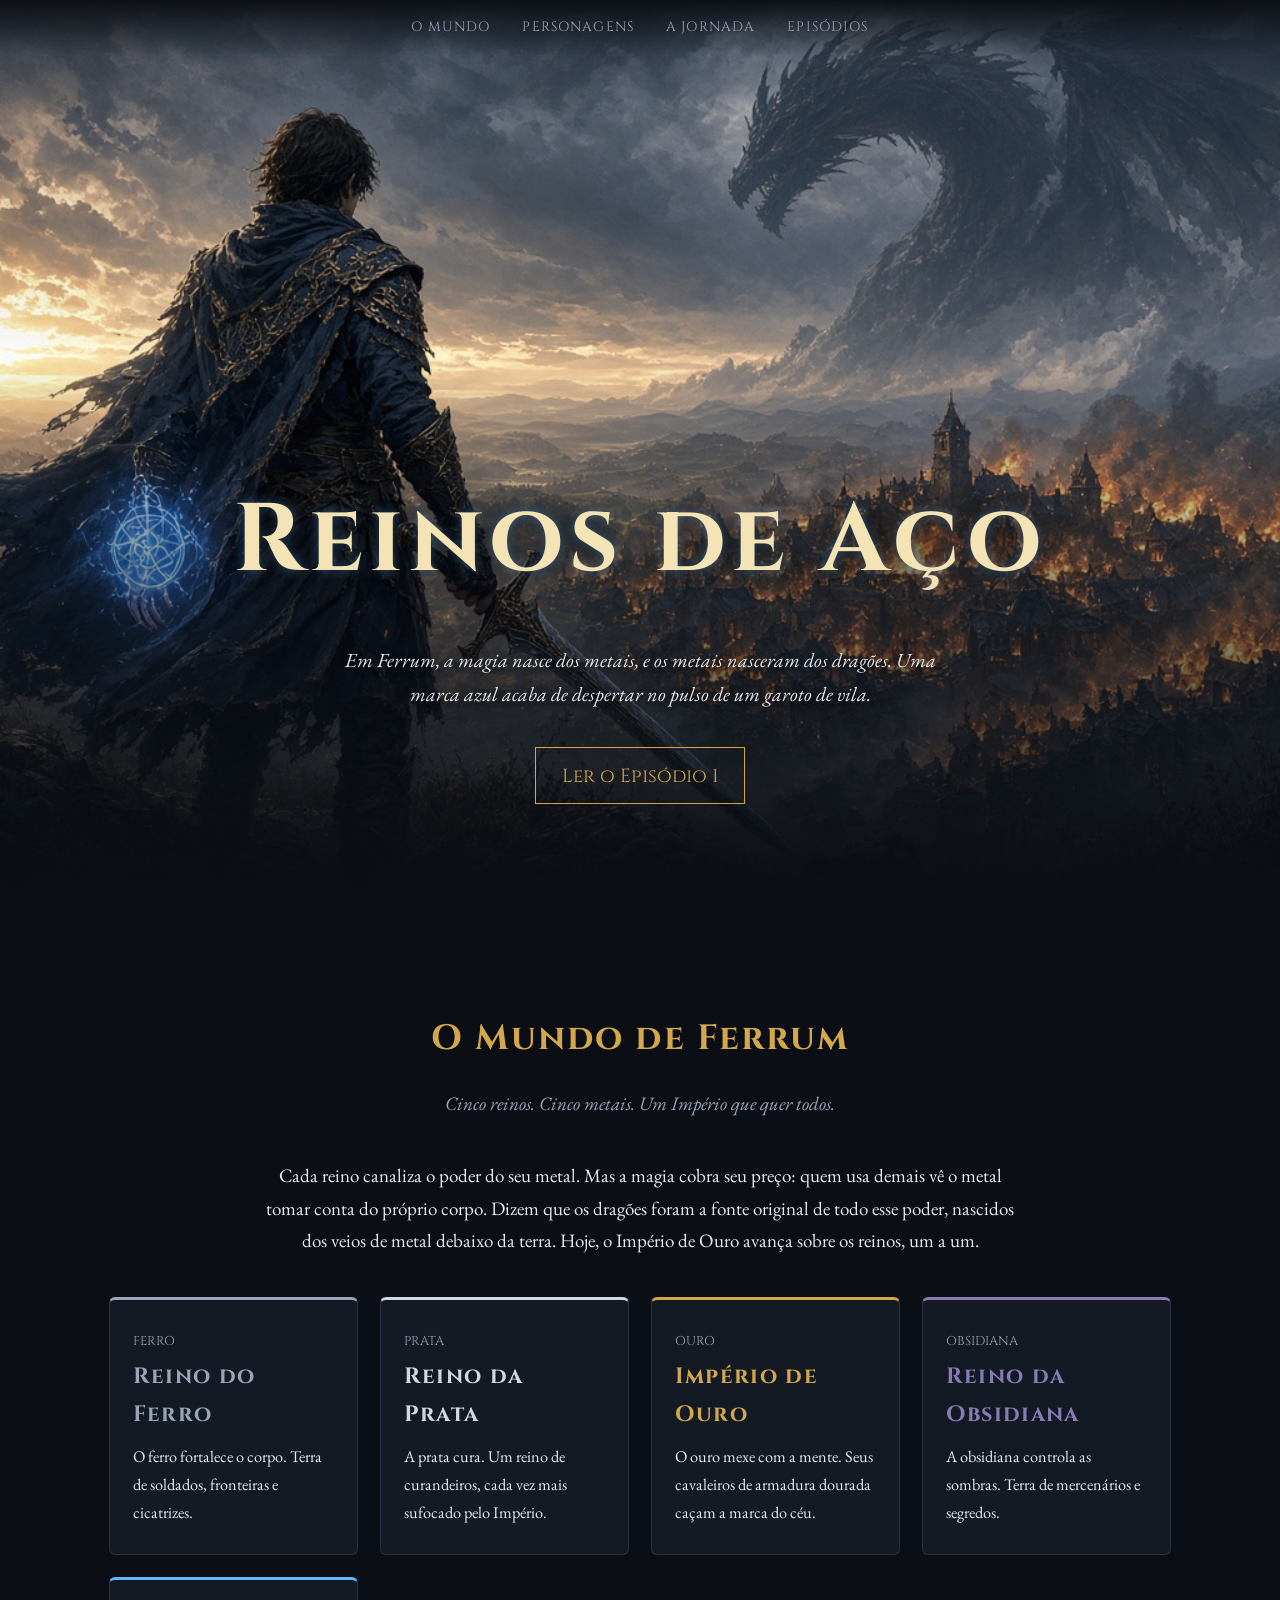
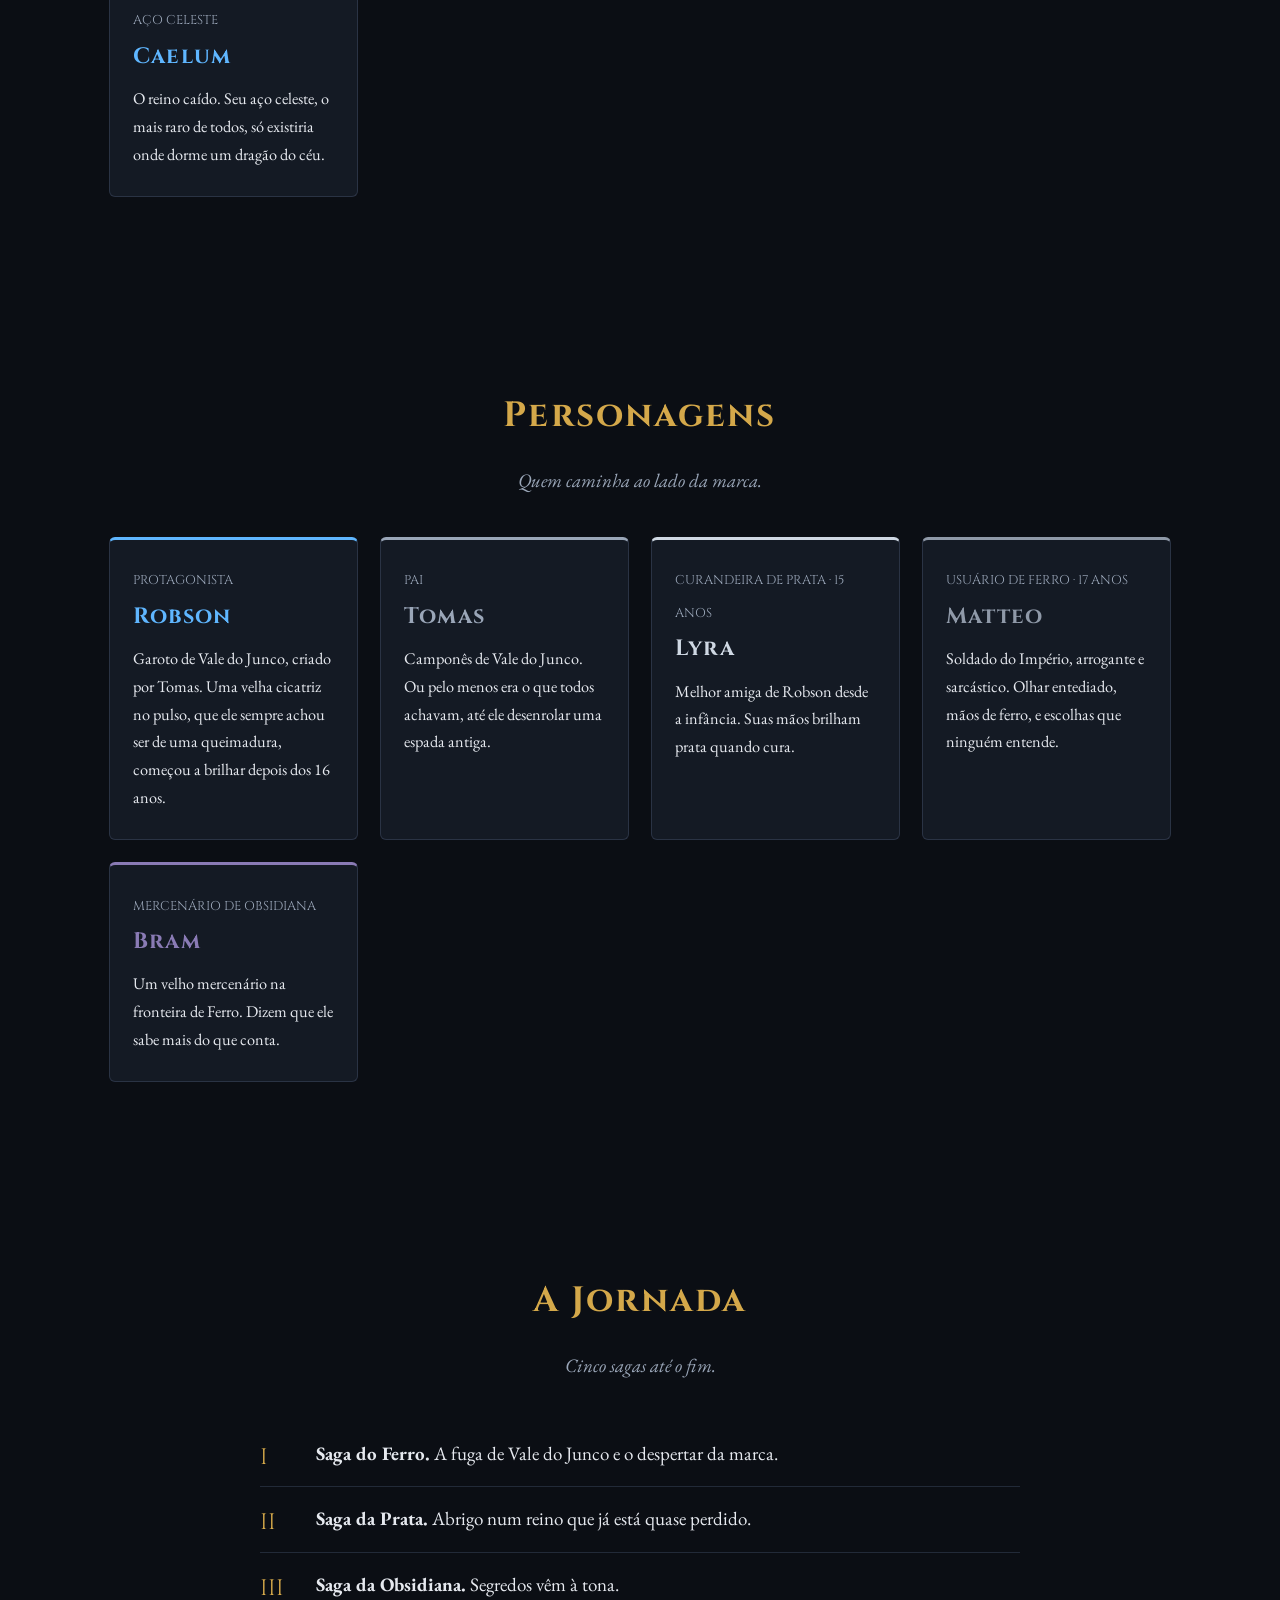
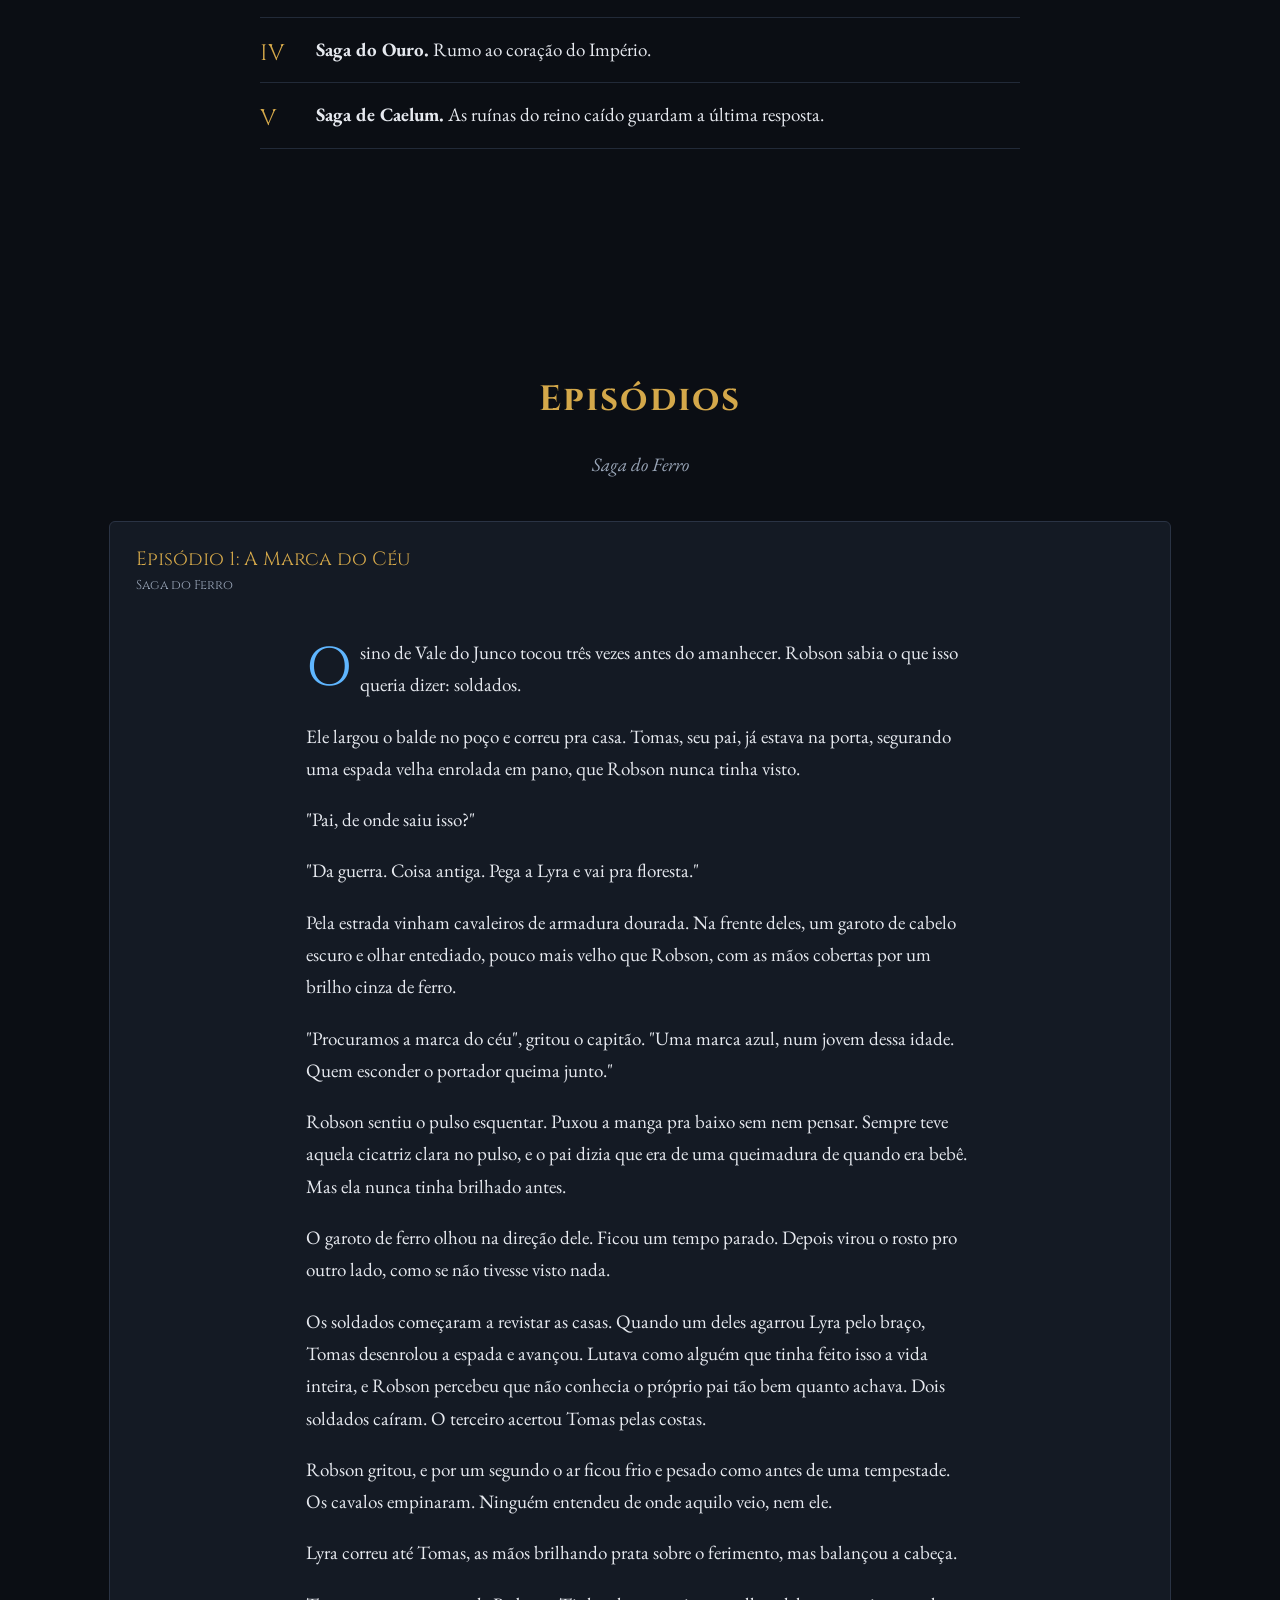
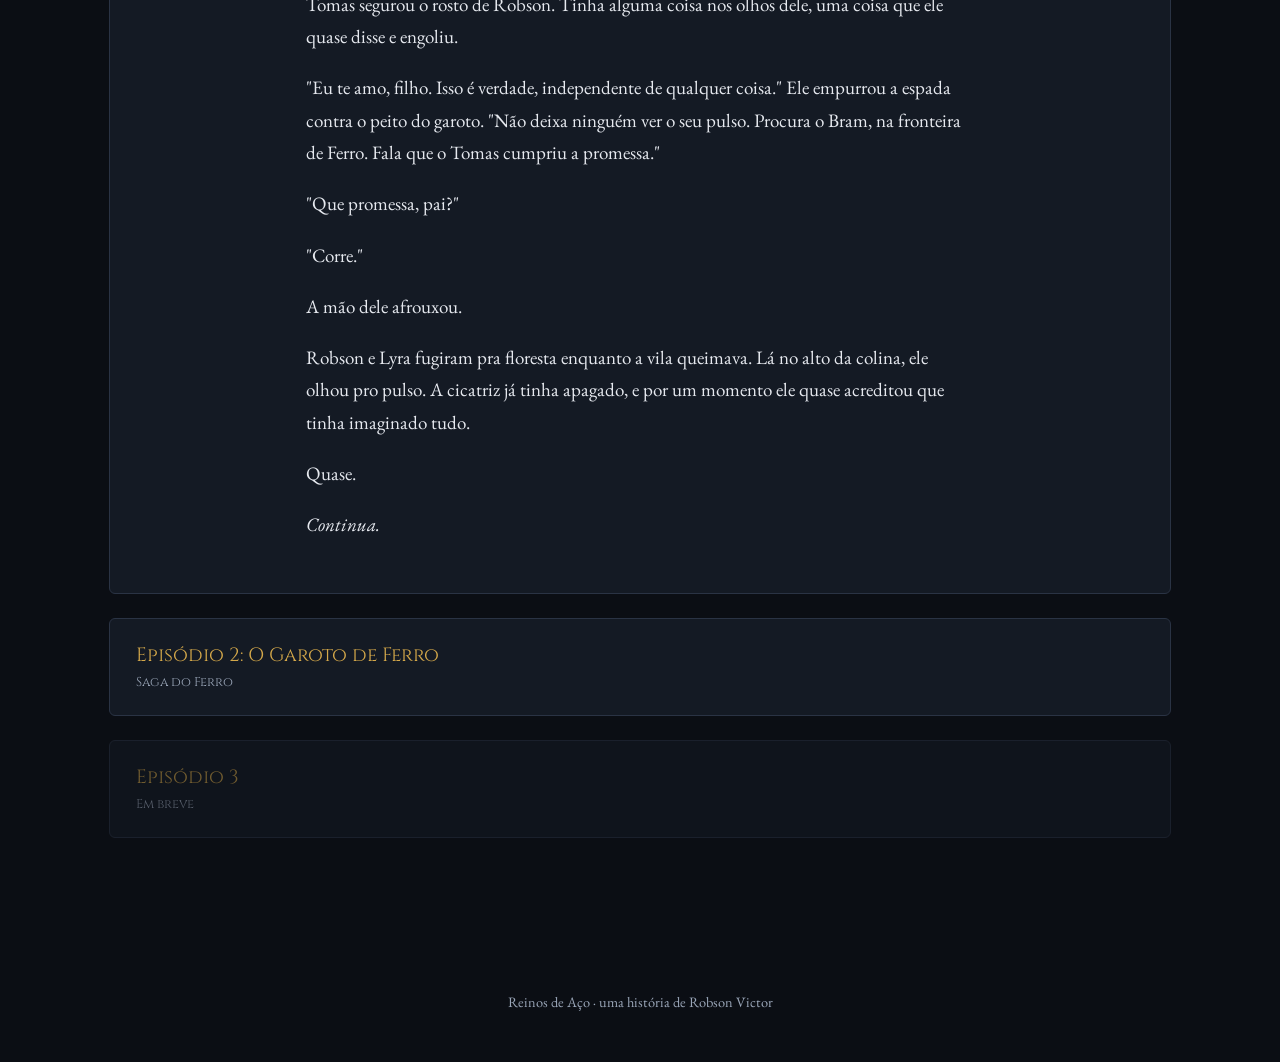
==== index.html @ 02caf6cc "Reinos de Aço: site com Episódios 1 e 2" ====
<!DOCTYPE html><html lang="pt-BR"><head><meta charset="utf-8"><meta name="viewport" content="width=device-width,initial-scale=1">
<title>Reinos de Aço</title>
<link rel="preconnect" href="https://fonts.googleapis.com"><link href="https://fonts.googleapis.com/css2?family=Cinzel:wght@500;700&family=EB+Garamond:ital@0;1&display=swap" rel="stylesheet">
<link rel="stylesheet" href="assets/style.css"></head><body>
<nav><a href="#mundo">O Mundo</a><a href="#personagens">Personagens</a><a href="#jornada">A Jornada</a><a href="#episodios">Episódios</a></nav>
<header class="hero"><h1>Reinos de Aço</h1>
<p>Em Ferrum, a magia nasce dos metais, e os metais nasceram dos dragões. Uma marca azul acaba de despertar no pulso de um garoto de vila.</p>
<a class="btn" href="#episodios">Ler o Episódio 1</a></header>
<section id="mundo"><h2>O Mundo de Ferrum</h2><p class="sub">Cinco reinos. Cinco metais. Um Império que quer todos.</p>
<div class="lore"><p>Cada reino canaliza o poder do seu metal. Mas a magia cobra seu preço: quem usa demais vê o metal tomar conta do próprio corpo. Dizem que os dragões foram a fonte original de todo esse poder, nascidos dos veios de metal debaixo da terra. Hoje, o Império de Ouro avança sobre os reinos, um a um.</p></div>
<div class="grid">
<div class="card" style="--c:#9aa6b8"><span class="tag">Ferro</span><h3>Reino do Ferro</h3><p>O ferro fortalece o corpo. Terra de soldados, fronteiras e cicatrizes.</p></div>
<div class="card" style="--c:#cfd8e3"><span class="tag">Prata</span><h3>Reino da Prata</h3><p>A prata cura. Um reino de curandeiros, cada vez mais sufocado pelo Império.</p></div>
<div class="card" style="--c:#d4a84a"><span class="tag">Ouro</span><h3>Império de Ouro</h3><p>O ouro mexe com a mente. Seus cavaleiros de armadura dourada caçam a marca do céu.</p></div>
<div class="card" style="--c:#8a7bb5"><span class="tag">Obsidiana</span><h3>Reino da Obsidiana</h3><p>A obsidiana controla as sombras. Terra de mercenários e segredos.</p></div>
<div class="card" style="--c:#5fb6ff"><span class="tag">Aço celeste</span><h3>Caelum</h3><p>O reino caído. Seu aço celeste, o mais raro de todos, só existiria onde dorme um dragão do céu.</p></div>
</div></section>
<section id="personagens"><h2>Personagens</h2><p class="sub">Quem caminha ao lado da marca.</p><div class="grid">
<div class="card" style="--c:#5fb6ff"><span class="tag">Protagonista</span><h3>Robson</h3><p>Garoto de Vale do Junco, criado por Tomas. Uma velha cicatriz no pulso, que ele sempre achou ser de uma queimadura, começou a brilhar depois dos 16 anos.</p></div>
<div class="card" style="--c:#9aa6b8"><span class="tag">Pai</span><h3>Tomas</h3><p>Camponês de Vale do Junco. Ou pelo menos era o que todos achavam, até ele desenrolar uma espada antiga.</p></div>
<div class="card" style="--c:#cfd8e3"><span class="tag">Curandeira de prata · 15 anos</span><h3>Lyra</h3><p>Melhor amiga de Robson desde a infância. Suas mãos brilham prata quando cura.</p></div>
<div class="card" style="--c:#8f99a8"><span class="tag">Usuário de ferro · 17 anos</span><h3>Matteo</h3><p>Soldado do Império, arrogante e sarcástico. Olhar entediado, mãos de ferro, e escolhas que ninguém entende.</p></div>
<div class="card" style="--c:#8a7bb5"><span class="tag">Mercenário de obsidiana</span><h3>Bram</h3><p>Um velho mercenário na fronteira de Ferro. Dizem que ele sabe mais do que conta.</p></div>
</div></section>
<section id="jornada"><h2>A Jornada</h2><p class="sub">Cinco sagas até o fim.</p><ol class="sagas">
<li><strong>Saga do Ferro.</strong> A fuga de Vale do Junco e o despertar da marca.</li>
<li><strong>Saga da Prata.</strong> Abrigo num reino que já está quase perdido.</li>
<li><strong>Saga da Obsidiana.</strong> Segredos vêm à tona.</li>
<li><strong>Saga do Ouro.</strong> Rumo ao coração do Império.</li>
<li><strong>Saga de Caelum.</strong> As ruínas do reino caído guardam a última resposta.</li>
</ol></section>
<section id="episodios"><h2>Episódios</h2><p class="sub">Saga do Ferro</p>
<!-- Para adicionar um episódio, copie um bloco <details class="episode"> abaixo. -->
<details class="episode" open><summary>Episódio 1: A Marca do Céu<span>Saga do Ferro</span></summary><div class="text">
<p>O sino de Vale do Junco tocou três vezes antes do amanhecer. Robson sabia o que isso queria dizer: soldados.</p>
<p>Ele largou o balde no poço e correu pra casa. Tomas, seu pai, já estava na porta, segurando uma espada velha enrolada em pano, que Robson nunca tinha visto.</p>
<p>"Pai, de onde saiu isso?"</p>
<p>"Da guerra. Coisa antiga. Pega a Lyra e vai pra floresta."</p>
<p>Pela estrada vinham cavaleiros de armadura dourada. Na frente deles, um garoto de cabelo escuro e olhar entediado, pouco mais velho que Robson, com as mãos cobertas por um brilho cinza de ferro.</p>
<p>"Procuramos a marca do céu", gritou o capitão. "Uma marca azul, num jovem dessa idade. Quem esconder o portador queima junto."</p>
<p>Robson sentiu o pulso esquentar. Puxou a manga pra baixo sem nem pensar. Sempre teve aquela cicatriz clara no pulso, e o pai dizia que era de uma queimadura de quando era bebê. Mas ela nunca tinha brilhado antes.</p>
<p>O garoto de ferro olhou na direção dele. Ficou um tempo parado. Depois virou o rosto pro outro lado, como se não tivesse visto nada.</p>
<p>Os soldados começaram a revistar as casas. Quando um deles agarrou Lyra pelo braço, Tomas desenrolou a espada e avançou. Lutava como alguém que tinha feito isso a vida inteira, e Robson percebeu que não conhecia o próprio pai tão bem quanto achava. Dois soldados caíram. O terceiro acertou Tomas pelas costas.</p>
<p>Robson gritou, e por um segundo o ar ficou frio e pesado como antes de uma tempestade. Os cavalos empinaram. Ninguém entendeu de onde aquilo veio, nem ele.</p>
<p>Lyra correu até Tomas, as mãos brilhando prata sobre o ferimento, mas balançou a cabeça.</p>
<p>Tomas segurou o rosto de Robson. Tinha alguma coisa nos olhos dele, uma coisa que ele quase disse e engoliu.</p>
<p>"Eu te amo, filho. Isso é verdade, independente de qualquer coisa." Ele empurrou a espada contra o peito do garoto. "Não deixa ninguém ver o seu pulso. Procura o Bram, na fronteira de Ferro. Fala que o Tomas cumpriu a promessa."</p>
<p>"Que promessa, pai?"</p>
<p>"Corre."</p>
<p>A mão dele afrouxou.</p>
<p>Robson e Lyra fugiram pra floresta enquanto a vila queimava. Lá no alto da colina, ele olhou pro pulso. A cicatriz já tinha apagado, e por um momento ele quase acreditou que tinha imaginado tudo.</p>
<p>Quase.</p>
<p><em>Continua.</em></p>
</div></details>
<details class="episode"><summary>Episódio 2: O Garoto de Ferro<span>Saga do Ferro</span></summary><div class="text">
<p>Três dias de floresta. Robson e Lyra comiam o que achavam, dormiam em turnos e não falavam do Tomas. Toda vez que alguém tentava, a voz falhava.</p>
<p>Na terceira noite, Lyra quebrou o silêncio. "Ele lutava como um cavaleiro, Robson. Não como um camponês."</p>
<p>"Ele disse que foi da guerra. Muita gente lutou na guerra."</p>
<p>"E a espada? E esse tal de Bram? E a promessa?"</p>
<p>Robson não respondeu. Desenrolou a espada à luz da fogueira. A lâmina era de um metal estranho, cinza-azulado, que não refletia o fogo direito. No cabo, um símbolo gasto, uma ave de asas abertas, ou talvez um dragão. Ele não sabia dizer.</p>
<p>"Era do meu pai", disse, por fim. "É só isso que importa."</p>
<p>Um galho estalou.</p>
<p>Robson se levantou com a espada na mão antes mesmo de pensar. Das árvores saiu o garoto de ferro, sozinho, sem armadura, com um corte feio no braço.</p>
<p>"Abaixa isso", disse ele. "Se eu quisesse vocês mortos, teria apontado pra você na vila."</p>
<p>"Você estava com eles", disse Lyra.</p>
<p>"Estava. Agora não estou mais." Ele se encostou numa árvore, pálido. "Meu nome é Matteo. Desertei ontem. O capitão mandou queimar a vila seguinte com as pessoas dentro, e eu disse não. Aí ele mandou me matar também."</p>
<p>Robson não abaixou a espada. "Por que você não me entregou?"</p>
<p>Matteo olhou pro pulso dele, coberto pela manga. Um sorriso torto apareceu no rosto. "Não sei do que você tá falando, camponês."</p>
<p>Antes que alguém respondesse, o pulso de Robson queimou. Por baixo do pano, uma luz azul fraca começou a pulsar.</p>
<p>Matteo parou de sorrir. "Eles me seguiram."</p>
<p>Tochas surgiram entre as árvores. Cinco soldados, talvez seis.</p>
<p>Não houve tempo pra decidir nada. Matteo fechou os punhos e o ferro cobriu os braços dele como uma armadura viva. Lyra puxou Robson pra trás de uma pedra. A marca brilhava tanto que iluminava a clareira inteira, e os soldados viram.</p>
<p>"Ali! O portador!"</p>
<p>Robson correu na direção deles sem plano nenhum. Bloqueou o primeiro golpe por puro reflexo, e quando a lâmina do soldado bateu na espada velha, ela se partiu como vidro. O soldado arregalou os olhos. Robson também.</p>
<p>Matteo derrubou dois com os punhos de ferro. Lyra acertou o terceiro na cabeça com uma pedra. O resto fugiu pela mata.</p>
<p>No silêncio, os três se encararam, ofegantes.</p>
<p>"Que espada é essa?", perguntou Matteo, baixinho.</p>
<p>"Do meu pai."</p>
<p>Matteo olhou dele pra espada, e da espada pro pulso que ainda brilhava. Parecia querer dizer alguma coisa. Não disse.</p>
<p>"Os que fugiram vão voltar com mais gente", falou ele. "Pra onde vocês estão indo?"</p>
<p>"Fronteira de Ferro", respondeu Robson. "Procurar um homem chamado Bram."</p>
<p>Matteo soltou uma risada curta e sem graça. "Claro que é."</p>
<p>"Você conhece?"</p>
<p>"Todo mundo no Império conhece. Ele tem a cabeça a prêmio há quinze anos." Matteo pegou a mochila de um dos soldados caídos. "Eu levo vocês. Mas não porque eu gosto de você, camponês."</p>
<p>"Eu tenho nome."</p>
<p>"Eu sei." Matteo já estava andando. "Só ainda não decidi se vou usar."</p>
<p><em>Continua.</em></p>
</div></details>
<details class="episode soon"><summary>Episódio 3<span>Em breve</span></summary></details>
</section>
<footer>Reinos de Aço · uma história de Robson Victor</footer></body></html>
---- assets/style.css ----
:root{--bg:#0b0e14;--panel:#141a24;--steel:#9aa6b8;--blue:#5fb6ff;--gold:#d4a84a;--text:#e6e9ef}
*{box-sizing:border-box}html{scroll-behavior:smooth}
body{margin:0;background:var(--bg);color:var(--text);font-family:'EB Garamond',Georgia,serif;font-size:19px;line-height:1.7}
h1,h2,h3,nav{font-family:'Cinzel',serif;letter-spacing:.06em}
nav{position:fixed;top:0;width:100%;z-index:10;display:flex;justify-content:center;gap:2rem;padding:1rem;background:linear-gradient(#0b0e14ee,#0b0e1400)}
nav a{color:var(--steel);text-decoration:none;font-size:.85rem;text-transform:uppercase}nav a:hover{color:var(--gold)}
.hero{min-height:100vh;display:flex;flex-direction:column;justify-content:flex-end;align-items:center;text-align:center;padding:2rem 1rem 6rem;
background:linear-gradient(to bottom,#0b0e1433 0%,#0b0e1400 40%,#0b0e14 100%),url(capa.jpg) center/cover}
.hero h1{font-size:clamp(2.6rem,8vw,6rem);margin:0;color:#f3e3b5;text-shadow:0 0 30px #000,0 0 12px #5fb6ff88}
.hero p{max-width:640px;font-style:italic;font-size:1.25rem;text-shadow:0 2px 8px #000}
.btn{margin-top:1rem;display:inline-block;padding:.7rem 1.6rem;border:1px solid var(--gold);color:var(--gold);text-decoration:none;font-family:'Cinzel',serif}
.btn:hover{background:var(--gold);color:#000}
section{max-width:1100px;margin:0 auto;padding:5rem 1.2rem}
h2{color:var(--gold);text-align:center;font-size:2.2rem;margin-bottom:.3rem}
.sub{text-align:center;color:var(--steel);font-style:italic;margin-bottom:2.5rem}
.grid{display:grid;grid-template-columns:repeat(auto-fit,minmax(240px,1fr));gap:1.4rem}
.card{background:var(--panel);border:1px solid #2a3344;border-top:3px solid var(--c,var(--steel));padding:1.4rem;border-radius:6px}
.card h3{margin:.2rem 0 .6rem;color:var(--c,var(--text))}.card p{margin:.3rem 0;font-size:1.02rem}
.tag{font-size:.8rem;color:var(--steel);text-transform:uppercase;font-family:'Cinzel',serif}
.lore{max-width:760px;margin:0 auto 2.5rem;text-align:center}
.sagas{counter-reset:s;list-style:none;padding:0;max-width:760px;margin:2rem auto}
.sagas li{counter-increment:s;padding:1rem 0 1rem 3.5rem;position:relative;border-bottom:1px solid #222a38}
.sagas li::before{content:counter(s,upper-roman);position:absolute;left:0;top:1rem;font-family:'Cinzel';color:var(--gold);font-size:1.4rem}
.episode{background:var(--panel);border:1px solid #2a3344;border-radius:6px;margin-bottom:1.5rem}
.episode summary{cursor:pointer;padding:1.3rem 1.6rem;font-family:'Cinzel',serif;font-size:1.2rem;color:var(--gold);list-style:none}
.episode summary span{display:block;font-size:.8rem;color:var(--steel)}
.episode .text{padding:0 1.6rem 2rem;max-width:720px;margin:0 auto}
.episode .text p:first-child::first-letter{float:left;font-family:'Cinzel';font-size:3.4rem;line-height:1;margin:.3rem .5rem 0 0;color:var(--blue)}
.soon{opacity:.5}
footer{text-align:center;padding:3rem;color:var(--steel);font-size:.9rem}
@media(max-width:600px){nav{gap:1rem}nav a{font-size:.7rem}body{font-size:17px}}
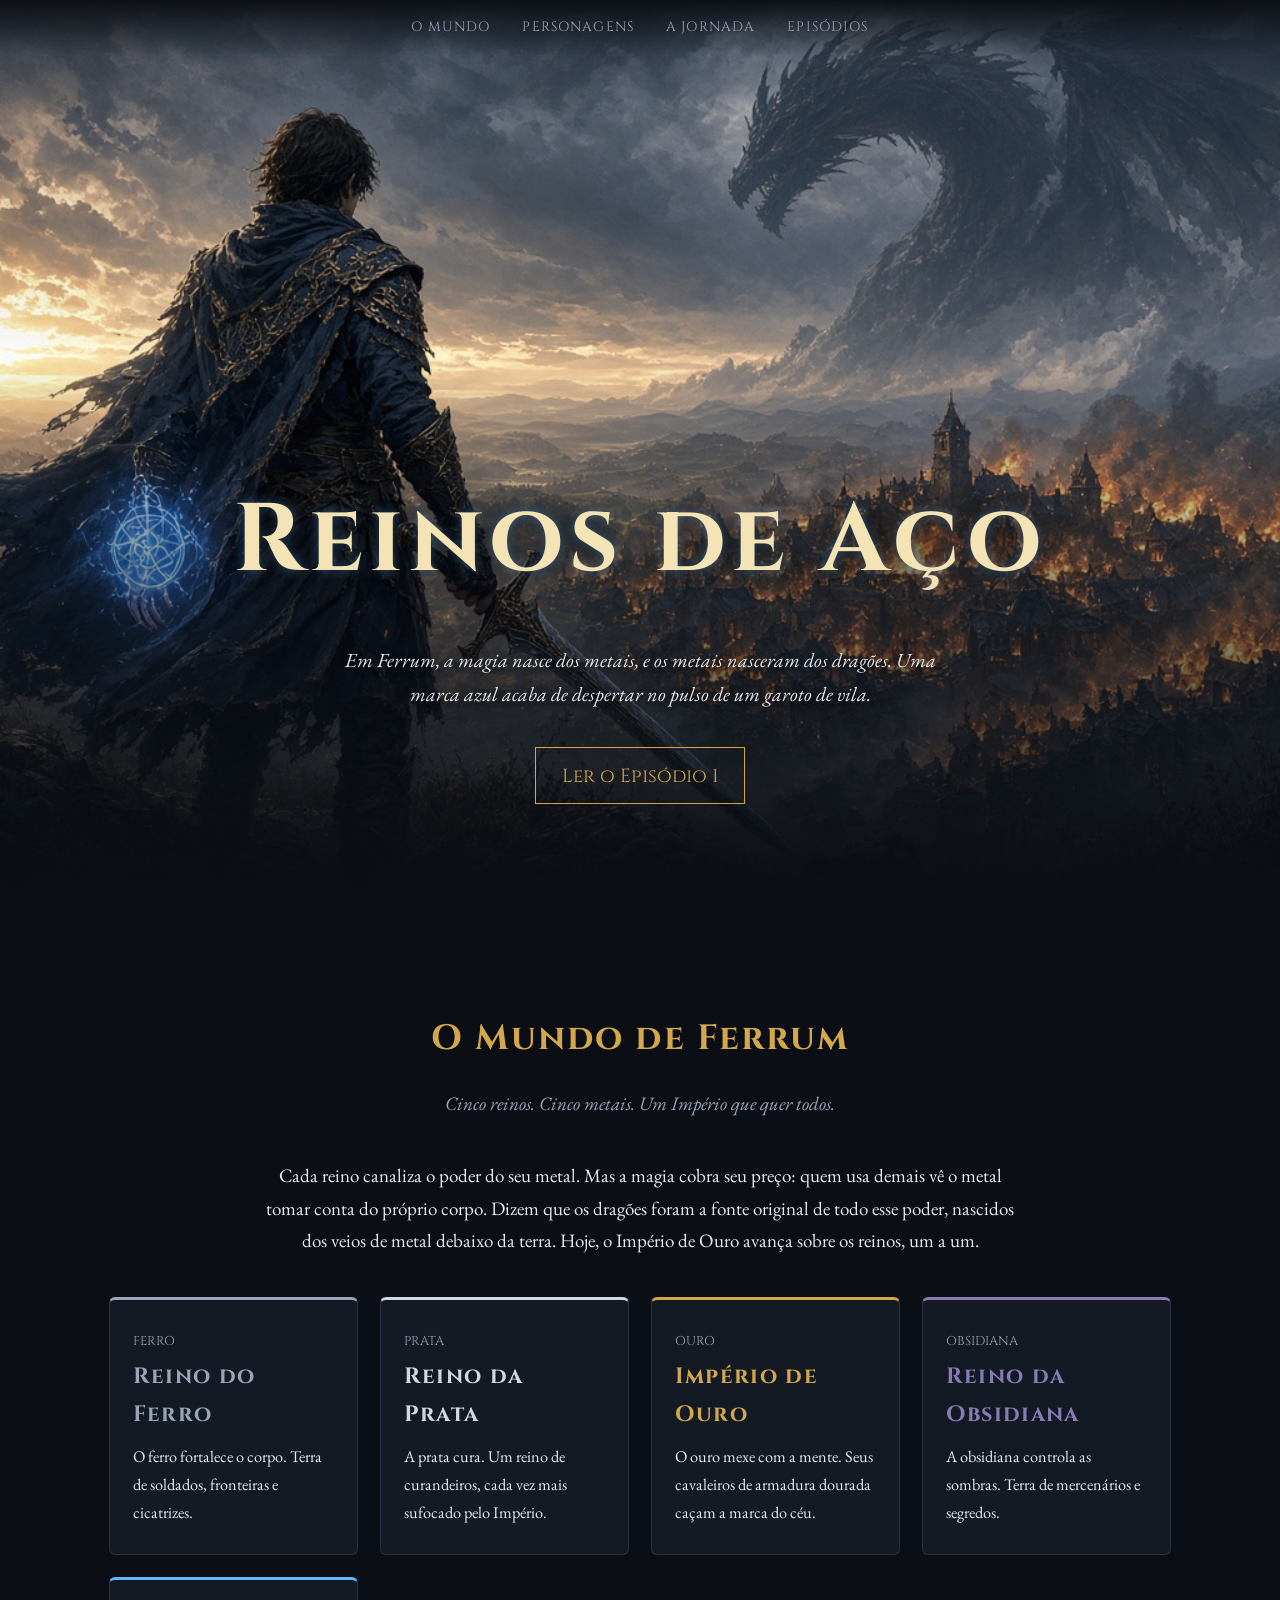
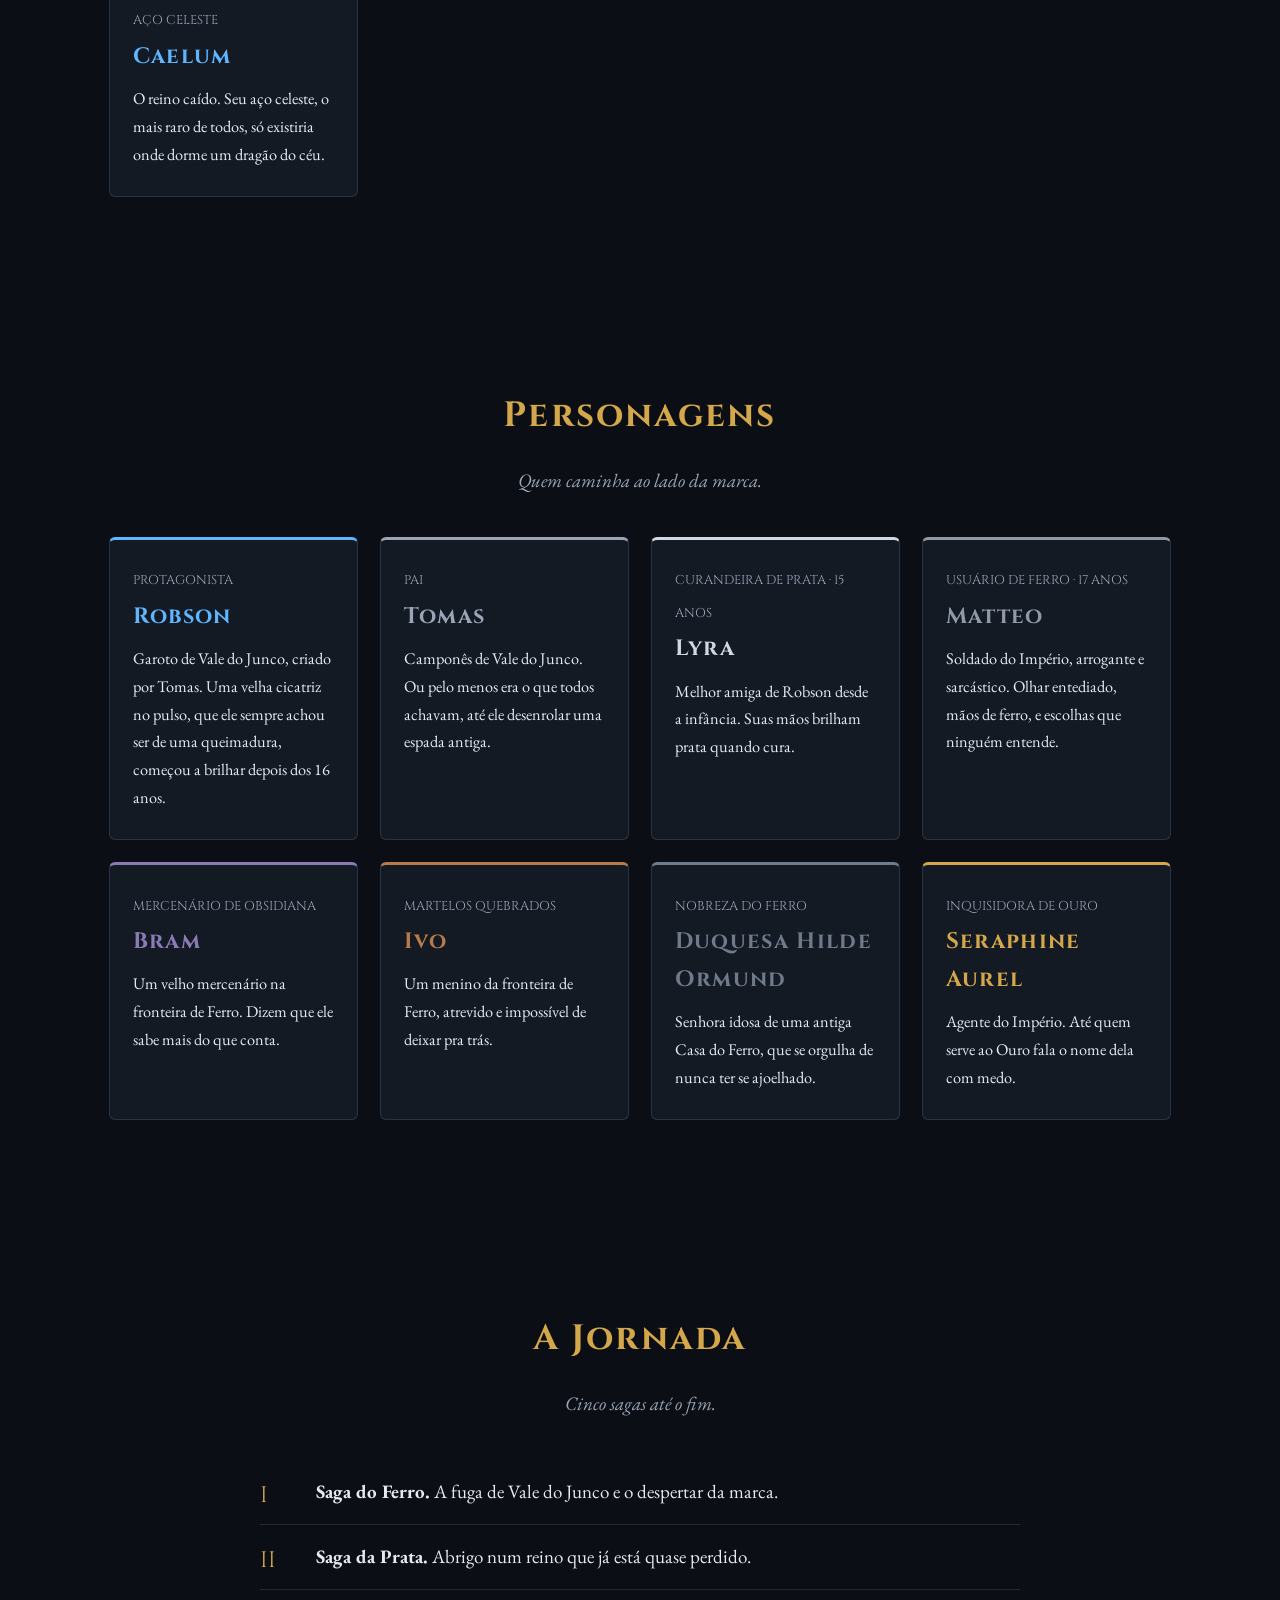
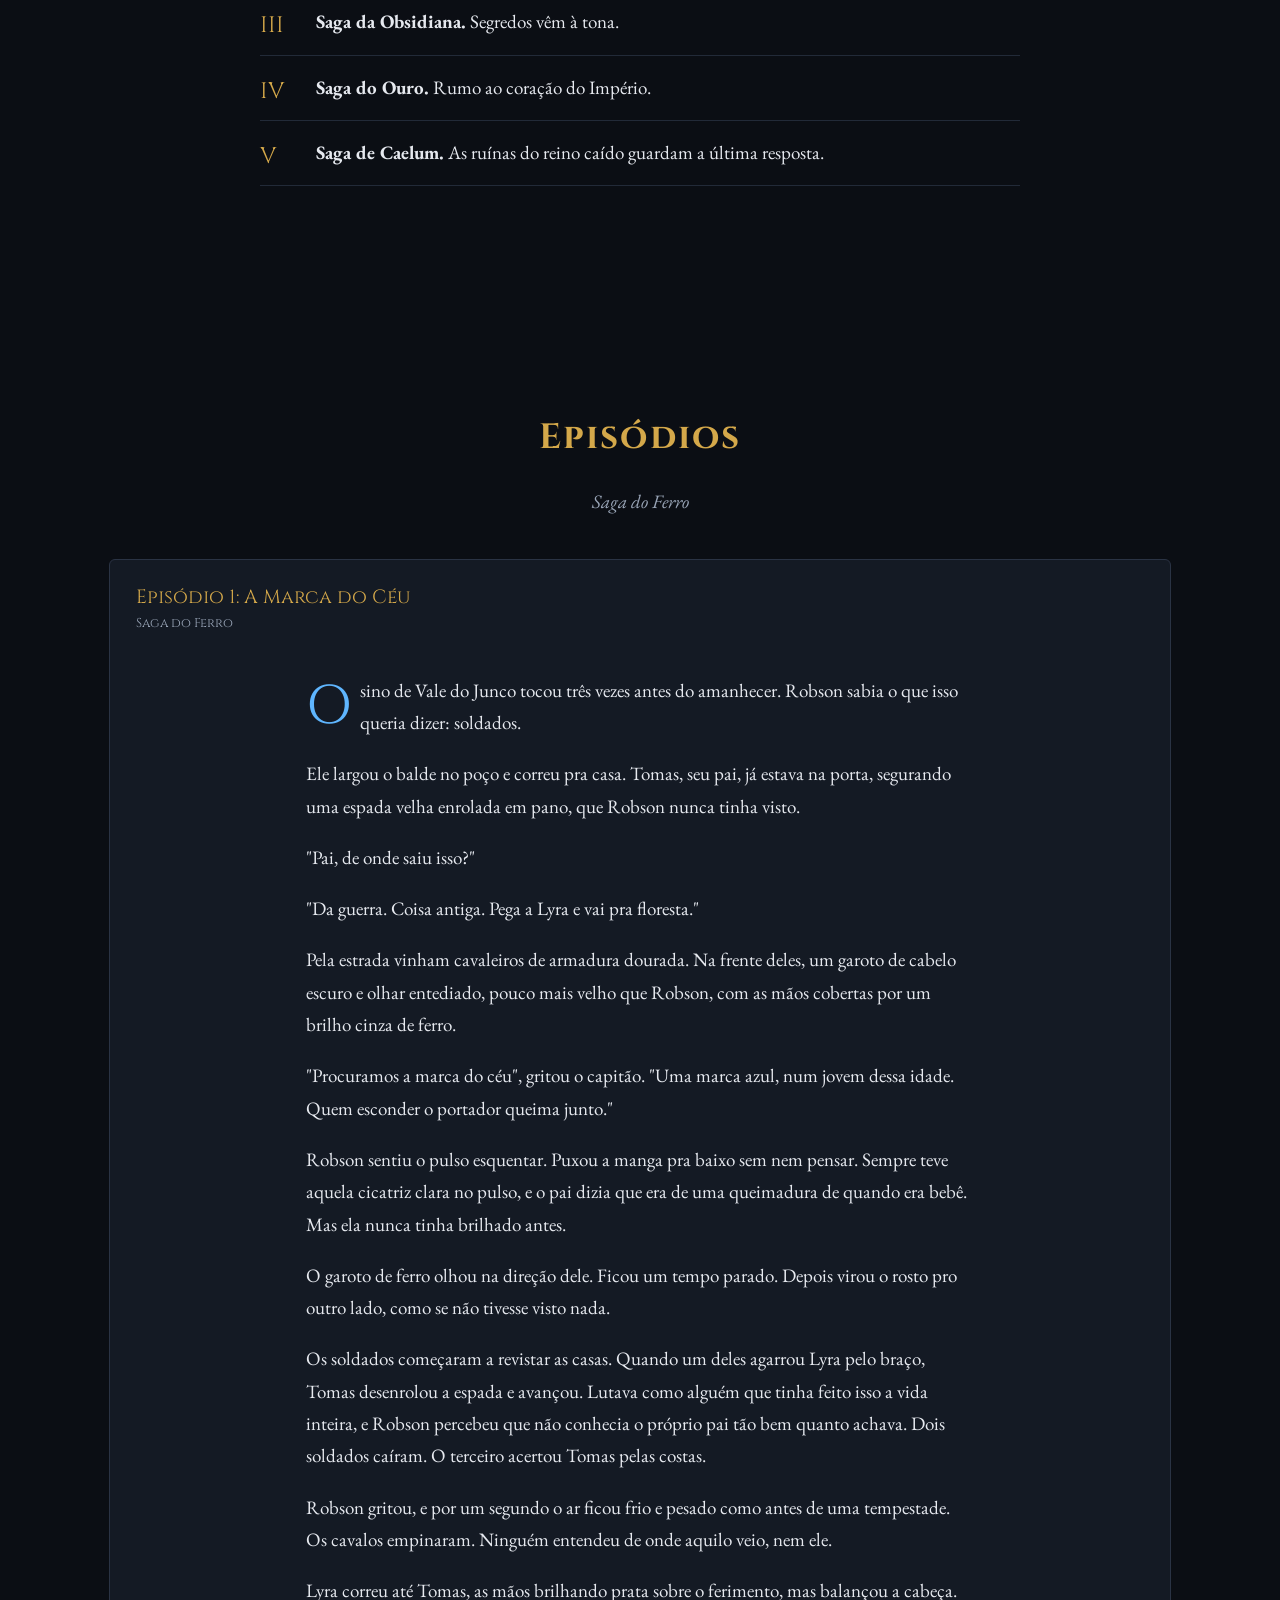
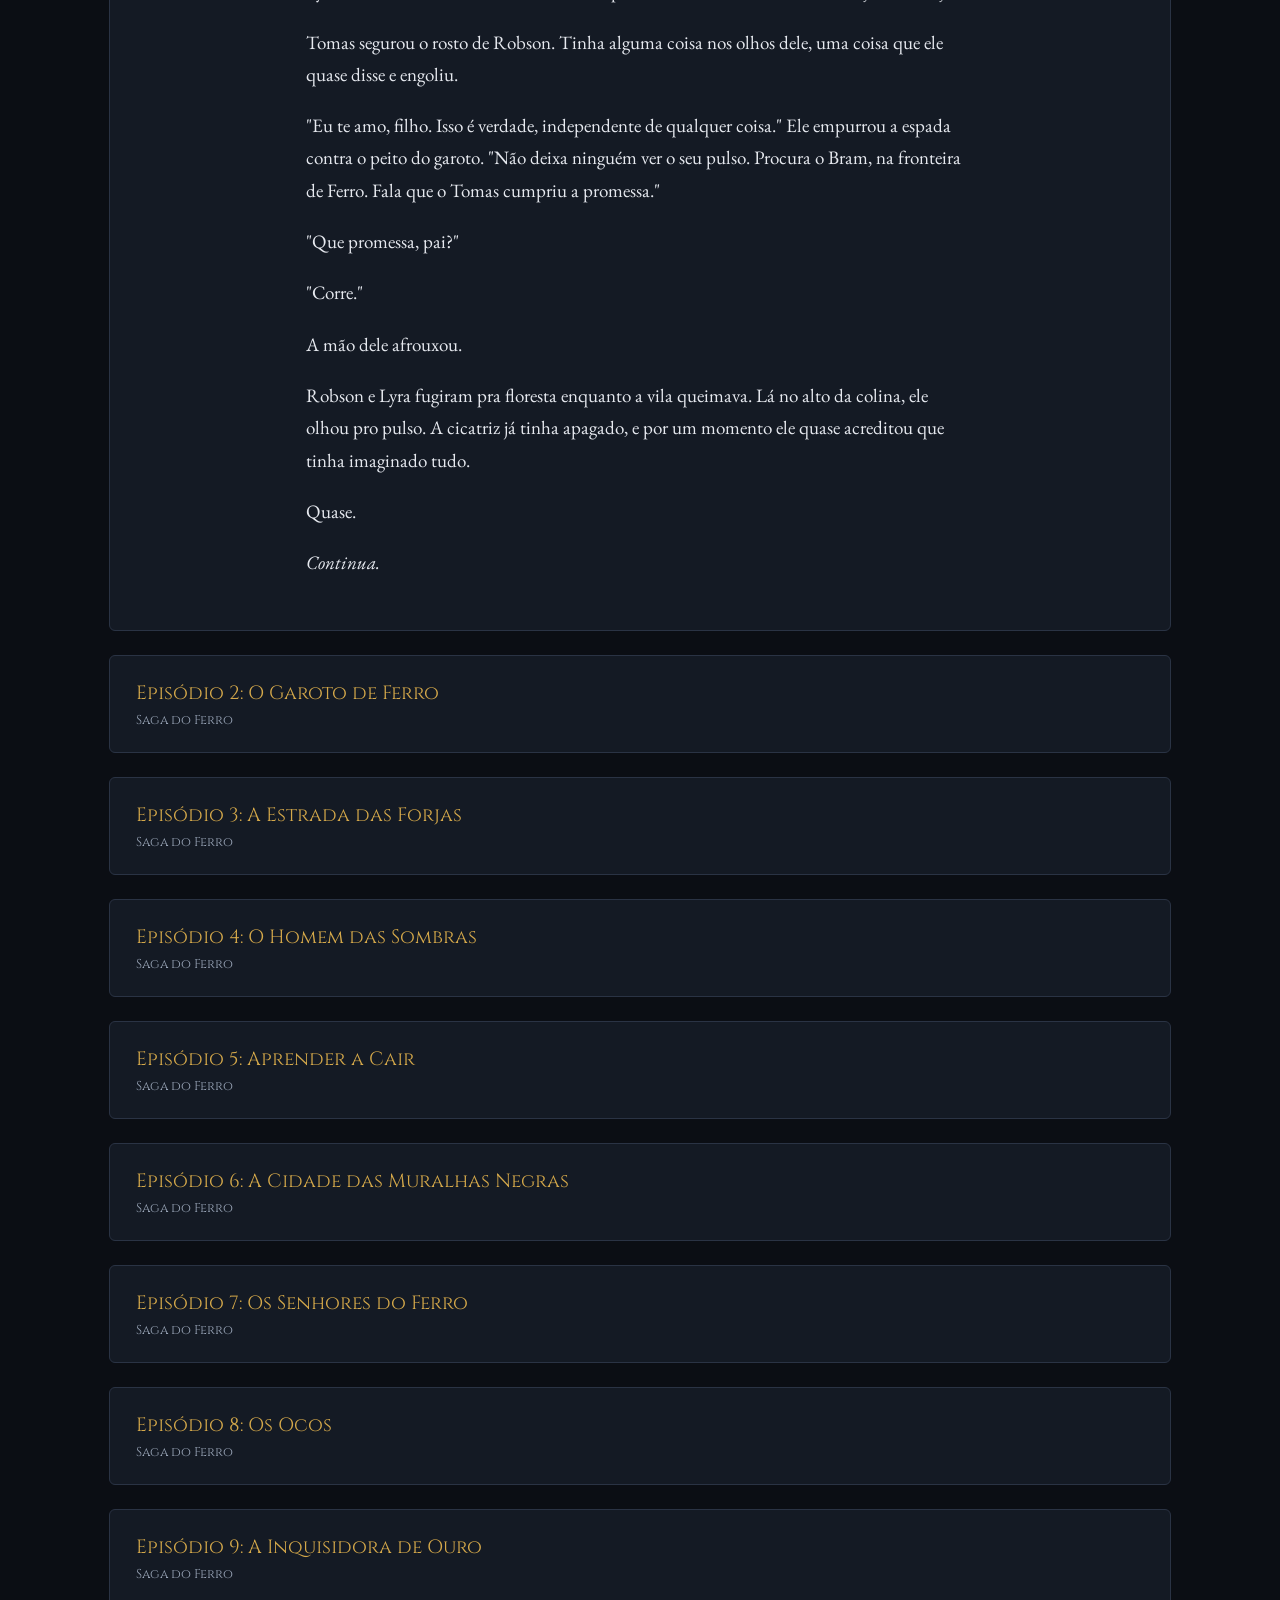
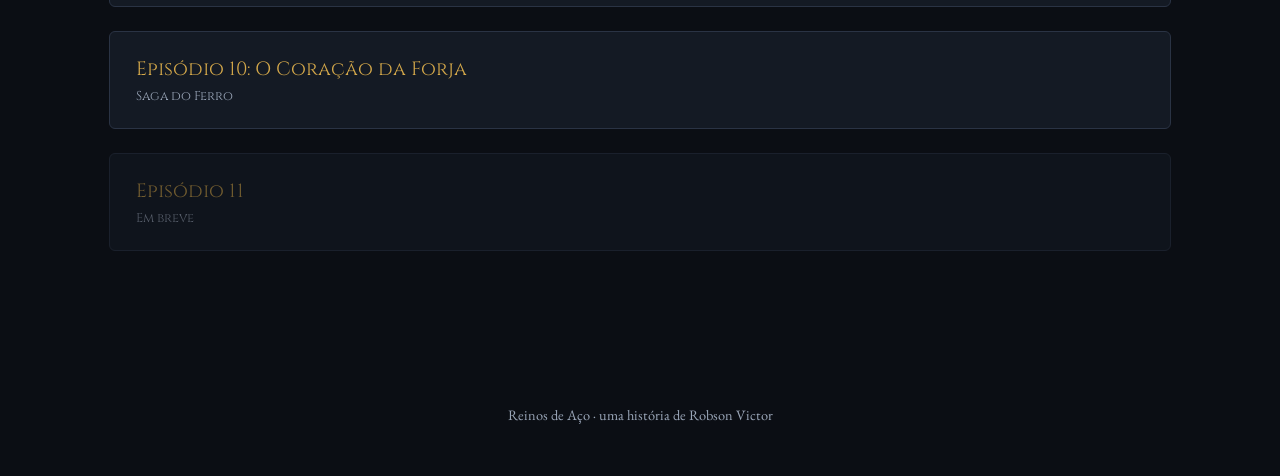
==== commit 3cd369e8: "Atualiza site 2026-10-21 12:30" ====
--- a/index.html
+++ b/index.html
@@ -21,6 +21,9 @@
 <div class="card" style="--c:#cfd8e3"><span class="tag">Curandeira de prata · 15 anos</span><h3>Lyra</h3><p>Melhor amiga de Robson desde a infância. Suas mãos brilham prata quando cura.</p></div>
 <div class="card" style="--c:#8f99a8"><span class="tag">Usuário de ferro · 17 anos</span><h3>Matteo</h3><p>Soldado do Império, arrogante e sarcástico. Olhar entediado, mãos de ferro, e escolhas que ninguém entende.</p></div>
 <div class="card" style="--c:#8a7bb5"><span class="tag">Mercenário de obsidiana</span><h3>Bram</h3><p>Um velho mercenário na fronteira de Ferro. Dizem que ele sabe mais do que conta.</p></div>
+<div class="card" style="--c:#b87a4a"><span class="tag">Martelos Quebrados</span><h3>Ivo</h3><p>Um menino da fronteira de Ferro, atrevido e impossível de deixar pra trás.</p></div>
+<div class="card" style="--c:#6f7a8a"><span class="tag">Nobreza do Ferro</span><h3>Duquesa Hilde Ormund</h3><p>Senhora idosa de uma antiga Casa do Ferro, que se orgulha de nunca ter se ajoelhado.</p></div>
+<div class="card" style="--c:#d4a84a"><span class="tag">Inquisidora de Ouro</span><h3>Seraphine Aurel</h3><p>Agente do Império. Até quem serve ao Ouro fala o nome dela com medo.</p></div>
 </div></section>
 <section id="jornada"><h2>A Jornada</h2><p class="sub">Cinco sagas até o fim.</p><ol class="sagas">
 <li><strong>Saga do Ferro.</strong> A fuga de Vale do Junco e o despertar da marca.</li>
@@ -86,6 +89,337 @@
 <p>"Eu sei." Matteo já estava andando. "Só ainda não decidi se vou usar."</p>
 <p><em>Continua.</em></p>
 </div></details>
-<details class="episode soon"><summary>Episódio 3<span>Em breve</span></summary></details>
+<details class="episode"><summary>Episódio 3: A Estrada das Forjas<span>Saga do Ferro</span></summary><div class="text">
+<p>A floresta acabou de repente, como se alguém tivesse cortado o mundo com uma faca. Depois dela vinham colinas peladas, terra vermelha e, lá longe, colunas de fumaça subindo do chão.</p>
+<p>"Fronteira de Ferro", disse Matteo. "Cada fumaça daquelas é uma mina. Ou era. Metade foi tomada pelo Império."</p>
+<p>Eles andaram dois dias pela Estrada das Forjas, uma trilha de pedra rachada onde carroças abandonadas apodreciam ao sol. Matteo ia na frente, sempre. Robson ia atrás, sempre de olho nele.</p>
+<p>Na segunda tarde, Lyra parou de repente. "Matteo. Sua mão."</p>
+<p>Ele tentou esconder, mas era tarde. Nos dedos da mão direita, as veias estavam cinzentas, duras, como fios de metal por baixo da pele.</p>
+<p>"Não é nada."</p>
+<p>"É o preço", disse Lyra, séria. "A curandeira da vila falava disso. Quem usa magia demais vira o próprio metal."</p>
+<p>Matteo puxou a mão de volta. "Eu sei o que é, curandeira. No Império a gente aprende cedo. Usa o ferro, ganha a guerra, e quando não der mais pra dobrar os dedos, te mandam pra casa com uma medalha." Ele riu sem humor. "Se você tiver casa."</p>
+<p>Lyra pegou a mão dele mesmo assim. O brilho prata correu pelos dedos cinzentos, e Matteo fez uma careta, mas não puxou de novo. Quando ela terminou, as veias estavam só um pouco mais claras.</p>
+<p>"Não cura", disse ela. "Só atrasa."</p>
+<p>"Atrasar já tá bom."</p>
+<p>Naquela noite, acamparam numa forja abandonada, um galpão de pedra com uma bigorna enorme no meio. Robson não conseguia dormir. Saiu com a espada e começou a golpear o ar, do jeito que tinha visto o pai lutar.</p>
+<p>"Você segura isso como quem segura uma enxada."</p>
+<p>Matteo estava encostado na porta, de braços cruzados.</p>
+<p>"Ninguém te perguntou."</p>
+<p>"Ninguém precisava. Se aparecer um soldado de verdade, você morre antes de dizer 'camponês'." Matteo pegou um pedaço de ferro velho do chão e, com um gesto, o metal se esticou até virar uma barra. "Vem. Me ataca."</p>
+<p>Robson atacou. Matteo desviou sem esforço e bateu a barra no ombro dele.</p>
+<p>"De novo."</p>
+<p>Robson atacou de novo. Caiu de novo. E de novo. Na sexta vez, ele estava furioso, suando, com o ombro latejando, e o pulso começou a esquentar.</p>
+<p>Matteo viu. Parou na hora e baixou a barra.</p>
+<p>"Chega por hoje."</p>
+<p>"Eu ainda consigo."</p>
+<p>"Eu sei que consegue. Por isso chega." Matteo jogou a barra no canto. "Essa coisa no seu pulso acende quando você acha que vai se machucar. Não é bom acender ela aqui, com fumaça de mina pra todo lado. Tem olheiro do Império nessas colinas."</p>
+<p>Robson esfregou o pulso. A cicatriz voltou a ficar clara e quieta. "É só uma queimadura velha. Eu tinha um ano. Caí perto do fogão."</p>
+<p>Matteo ficou olhando pra ele um tempo longo demais.</p>
+<p>"Claro", disse. "Fogão."</p>
+<p>De manhã, encontraram o primeiro sinal de gente viva: um menino de uns doze anos, magro e sujo de carvão, tentando roubar o pão da mochila de Lyra.</p>
+<p>Robson agarrou o braço dele. O menino nem tentou fugir. Só ergueu o queixo.</p>
+<p>"Me solta, ou meu povo corta sua garganta."</p>
+<p>"Que povo?", perguntou Matteo, achando graça.</p>
+<p>"Os Martelos Quebrados." O menino estufou o peito. "E eu sou o Ivo, filho da Mestra Dorna. Ela manda em todas as minas livres da fronteira."</p>
+<p>Matteo parou de rir. Robson percebeu que ele conhecia o nome.</p>
+<p>"A gente procura um homem chamado Bram", disse Robson.</p>
+<p>O menino arregalou os olhos e olhou em volta, como se as colinas pudessem escutar.</p>
+<p>"Ninguém procura o Bram", sussurrou Ivo. "É o Bram que acha a gente."</p>
+<p>Ele pegou o pão da mão de Lyra, deu uma mordida enorme e apontou pra fumaça mais distante, uma coluna preta e fina, diferente das outras.</p>
+<p>"Pedra Rubra. Taverna da Caneca Torta. Mas se ele não gostar da cara de vocês, ninguém vai achar os corpos."</p>
+<p><em>Continua.</em></p>
+</div></details>
+<details class="episode"><summary>Episódio 4: O Homem das Sombras<span>Saga do Ferro</span></summary><div class="text">
+<p>Pedra Rubra era uma cidade construída dentro de uma cratera, com casas cavadas na rocha vermelha e ruas que desciam em espiral até o fundo. Lá embaixo ficava a Caneca Torta, uma taverna tão escura que parecia ter engolido a luz.</p>
+<p>Ivo foi embora no portão. "Eu não entro aí nem por dez pães."</p>
+<p>Lá dentro, mineiros bebiam em silêncio. Ninguém olhou pra eles, o que era pior do que se todos olhassem. Matteo puxou o capuz até os olhos. Um desertor do Império numa cidade da resistência não ia durar muito se fosse reconhecido.</p>
+<p>"E agora?", sussurrou Lyra.</p>
+<p>Robson foi até o balcão. A taverneira, uma mulher de braços cobertos de cicatrizes, nem levantou a cabeça.</p>
+<p>"Procuro o Bram."</p>
+<p>"Não conheço."</p>
+<p>"Tenho um recado pra ele."</p>
+<p>"Então deixa o recado e some."</p>
+<p>Robson respirou fundo. "Fala que o Tomas cumpriu a promessa."</p>
+<p>O copo que a taverneira estava limpando parou no meio do caminho.</p>
+<p>E então todas as velas da taverna se apagaram ao mesmo tempo.</p>
+<p>No escuro, Robson sentiu uma lâmina fria encostar no pescoço. Uma voz rouca, bem perto do ouvido, disse: "Repete."</p>
+<p>"O Tomas... cumpriu a promessa."</p>
+<p>"Tomas de onde?"</p>
+<p>"Vale do Junco. Ele era meu pai."</p>
+<p>A lâmina ficou parada. Robson ouviu Matteo se mexer e o som do ferro cobrindo os braços dele.</p>
+<p>"Fica quieto, garoto do Império", disse a voz. "Eu te vi entrando. Você anda como soldado dourado até disfarçado."</p>
+<p>As velas voltaram a acender, uma por uma. Na frente de Robson estava um homem velho, alto, de barba grisalha e um olho coberto por um pano preto. As sombras em volta dele se moviam devagar, como fumaça viva, e escorriam de volta pro chão.</p>
+<p>Bram.</p>
+<p>Ele olhou Robson de cima a baixo, demorando no rosto, nos olhos, no jeito de segurar a espada. Depois olhou pro pulso. A manga cobria tudo, mas Robson teve certeza de que o velho sabia exatamente onde olhar.</p>
+<p>"Onde ele tá?", perguntou Bram.</p>
+<p>"Morreu. Os soldados queimaram a vila."</p>
+<p>Bram fechou o olho bom. Por um momento, pareceu bem mais velho do que era.</p>
+<p>"Ele lutou?"</p>
+<p>"Lutou. Matou dois."</p>
+<p>"Só dois?" Uma sombra de sorriso. "Tava ficando enferrujado." O sorriso sumiu. "Vem. Aqui não."</p>
+<p>Ele os levou por uma porta escondida atrás do balcão, por túneis que desciam ainda mais fundo na cratera, até uma sala de pedra com mapas pregados nas paredes. Mapas do Reino do Ferro, com marcas vermelhas sobre cidades inteiras.</p>
+<p>Robson não aguentou mais. "Que promessa era essa? Quem era o meu pai de verdade? Ele lutava como cavaleiro. A espada dele parte as outras como vidro. E o Império tá caçando alguém com uma marca, e eu..."</p>
+<p>"Você o quê?"</p>
+<p>Robson engoliu em seco. Lyra pegou a mão dele.</p>
+<p>"Nada."</p>
+<p>Bram encostou na mesa. "Tomas e eu lutamos juntos na Guerra dos Reinos, há quinze anos. Do lado que perdeu. Quando tudo acabou, ele me fez uma promessa: largar a espada, ter uma vida quieta, criar uma família longe disso tudo." Ele fez uma pausa curta. "E ele cumpriu. Criou você."</p>
+<p>"Só isso?"</p>
+<p>"Só isso que é da sua conta hoje."</p>
+<p>"Eu tenho direito de saber!"</p>
+<p>"Você tem direito de continuar vivo." A voz do Bram ficou baixa e dura. "Tem gente no Império que daria um reino pra pôr a mão num homem que eu escondi por quinze anos. Quanto menos você souber, menos eles arrancam da sua cabeça quando te pegarem."</p>
+<p>"Quando?", repetiu Matteo, do canto.</p>
+<p>Bram virou pra ele. "Você. Por que um ferreiro de guerra do Império tá andando com eles?"</p>
+<p>Matteo deu de ombros. "Gosto de causas perdidas."</p>
+<p>"Mentira."</p>
+<p>"Talvez." Matteo sustentou o olhar. "Mas eu não entreguei ele quando podia. Isso devia valer alguma coisa."</p>
+<p>Bram olhou dele pro Robson, e do Robson pra ele de novo, e alguma coisa no rosto do velho mudou, como quem entende um segredo que os outros ainda não perceberam.</p>
+<p>"Vale", disse. "Por enquanto."</p>
+<p>Ele tirou um dos mapas da parede e jogou na mesa. No centro, uma cidade enorme cercada de muralhas negras: Bigorna, a capital do Reino do Ferro.</p>
+<p>"Vocês chegaram numa hora ruim. Daqui a dez dias, o Império vai transformar a Grande Forja de Bigorna em fábrica de armas pra guerra contra Prata. Os Martelos Quebrados vão tentar impedir." Bram bateu o dedo no mapa. "E vão morrer tentando, se ninguém ajudar."</p>
+<p><em>Continua.</em></p>
+</div></details>
+<details class="episode"><summary>Episódio 5: Aprender a Cair<span>Saga do Ferro</span></summary><div class="text">
+<p>"De novo."</p>
+<p>Robson caiu de costas na pedra pela vigésima vez naquela manhã. Bram nem tinha tirado as mãos dos bolsos. As sombras faziam o trabalho por ele, puxando os pés do garoto, cobrindo os olhos dele, empurrando a espada pro lado.</p>
+<p>"Como eu vou lutar contra o que eu não vejo?"</p>
+<p>"Do mesmo jeito que todo mundo. Mal." Bram sentou numa pedra. "Você quer aprender a usar a espada do Tomas. Primeiro aprende a cair sem quebrar o pescoço."</p>
+<p>Fazia três dias que eles treinavam nos túneis de Pedra Rubra. Lyra passava as tardes na enfermaria dos Martelos Quebrados, curando mineiros com queimaduras e pulmões cheios de pó. Matteo treinava sozinho, num canto, e fingia não estar olhando.</p>
+<p>"Tem outra coisa", disse Bram. "Essa marca no seu pulso."</p>
+<p>Robson ficou tenso. "É cicatriz."</p>
+<p>"Que brilha."</p>
+<p>"Às vezes."</p>
+<p>"Quando?"</p>
+<p>Robson hesitou. "Quando as coisas ficam ruins. Quando eu acho que vou morrer."</p>
+<p>Bram coçou a barba. "Então vamos ver o quanto ruim precisa ficar."</p>
+<p>Antes que Robson entendesse, o chão sumiu. As sombras viraram um poço negro debaixo dos pés dele, e ele caiu no escuro, sem fundo, sem ar, sem som. Era como se afogar sem água. O pânico subiu pela garganta.</p>
+<p>O pulso queimou.</p>
+<p>A luz azul explodiu no escuro e rasgou as sombras como papel. Robson caiu de joelhos de volta na pedra do túnel, tossindo. Ao redor dele, o ar estava gelado, e uma camada fina de geada cobria as paredes.</p>
+<p>Bram estava de pé. Pela primeira vez, parecia assustado. Só por um segundo.</p>
+<p>"Interessante", disse, já com a voz calma de novo.</p>
+<p>"Você tá louco?", gritou Matteo, atravessando o túnel. Ele empurrou o velho com força, e o ferro brilhava nos punhos dele. "Você podia ter matado ele!"</p>
+<p>"Podia. Não matei." Bram nem se mexeu. "Mas os soldados do Império não vão ser tão gentis. Ele precisa saber o que essa coisa faz antes de precisar dela."</p>
+<p>"Ou você só queria ver com os próprios olhos."</p>
+<p>Os dois se encararam. Robson, ainda no chão, percebeu que tinha alguma conversa acontecendo ali que ele não entendia.</p>
+<p>"O que você tá escondendo, Bram?", perguntou Robson.</p>
+<p>"Muita coisa, garoto. Já te disse." Bram foi embora pelo túnel. "Amanhã a gente continua. Descansa."</p>
+<p>Matteo estendeu a mão. Robson olhou pra ela e, por orgulho, quase não pegou. Pegou.</p>
+<p>Matteo puxou ele pra cima com força demais, e os dois ficaram perto, muito perto. A mão de Matteo estava fria, com as veias cinzentas ainda marcando os dedos.</p>
+<p>"Você tá bem?"</p>
+<p>"Desde quando você se importa, soldado?"</p>
+<p>Matteo largou a mão dele na hora. "Não me importo. Só não quero carregar seu corpo até a Bigorna."</p>
+<p>Naquela noite, Robson foi até a enfermaria. Lyra dormia sentada numa cadeira, com as mãos ainda manchadas de sangue de mineiro. Ele cobriu ela com um cobertor e sentou do lado.</p>
+<p>"Ele sabe de alguma coisa", disse Lyra, sem abrir os olhos.</p>
+<p>"Achei que você tava dormindo."</p>
+<p>"Curandeira nunca dorme de verdade. A Tia Sálvia dizia isso." A voz dela tremeu um pouco no nome. A curandeira que a criou desde bebê, morta no incêndio do Vale. "O Bram sabe. O Matteo também. Eu vejo como eles olham pra você."</p>
+<p>"Todo mundo olha estranho pra mim agora."</p>
+<p>"Robson." Ela abriu os olhos. "E se o Tomas..."</p>
+<p>"Não." Ele falou mais alto do que queria. "Ele era meu pai. Ele me ensinou a pescar, a andar, a ler. Ele chorava quando eu ficava doente. Não importa o que o Bram esconde. Ele era meu pai."</p>
+<p>Lyra segurou a mão dele. Não discutiu.</p>
+<p>Do outro lado da enfermaria, na porta, Matteo tinha parado com uma tigela de sopa nas mãos. Ouviu tudo. Deixou a tigela no chão, sem fazer barulho, e foi embora antes que alguém o visse.</p>
+<p><em>Continua.</em></p>
+</div></details>
+<details class="episode"><summary>Episódio 6: A Cidade das Muralhas Negras<span>Saga do Ferro</span></summary><div class="text">
+<p>Bigorna surgiu no horizonte como uma ferida no céu. As muralhas negras subiam tão alto que pareciam tocar as nuvens de fumaça, e no centro da cidade, maior que tudo, ficava a Grande Forja: uma torre de ferro com uma chama que nunca apagava.</p>
+<p>"Já foi a cidade mais orgulhosa de Ferrum", disse Bram. "Agora é a maior prisão."</p>
+<p>Eles entraram escondidos numa carroça de carvão, conduzida por um mineiro dos Martelos Quebrados. Lá dentro, a cidade era cinza. Estandartes dourados do Império em cada esquina. Soldados em armadura dourada. E trabalhadores de ferro com correntes nos tornozelos, marchando em fila pra Grande Forja.</p>
+<p>Robson viu um deles de perto. Um homem de uns quarenta anos com metade do rosto virada metal, imóvel, frio. O olho que restava parecia vazio.</p>
+<p>"O Império obriga eles a usar magia até virarem estátua", disse Matteo baixinho. "Depois derrete o que sobra e faz espada."</p>
+<p>"Você sabia disso?", perguntou Robson.</p>
+<p>Matteo demorou pra responder. "Sabia."</p>
+<p>"E ficou do lado deles."</p>
+<p>"Fiquei." Ele não desviou o olhar. "Até não conseguir mais."</p>
+<p>O esconderijo dos Martelos Quebrados ficava debaixo de uma fundição abandonada. Lá embaixo, dezenas de pessoas: mineiros, ferreiros, crianças, velhos. E no meio de todos, uma mulher enorme, de cabelo raspado, com o braço esquerdo inteiro feito de ferro escuro.</p>
+<p>"Bram, seu velho maldito", disse ela, e abraçou ele com força.</p>
+<p>"Dorna. Ainda viva."</p>
+<p>"Por teimosia." Mestra Dorna olhou pros três jovens. "E esses? Carne nova pro moedor?"</p>
+<p>Ivo pulou de trás dela. "Mãe! Esse é o camponês que me deixou levar o pão!"</p>
+<p>"Robson", corrigiu ele.</p>
+<p>"Camponês Robson", disse Ivo, e Matteo riu alto pela primeira vez desde que se conheceram. Robson fuzilou ele com os olhos.</p>
+<p>Dorna não riu. Ela tinha parado de olhar pros outros e estava encarando o Matteo.</p>
+<p>"Eu conheço essa cara."</p>
+<p>O esconderijo inteiro ficou em silêncio.</p>
+<p>"Ferreiro de guerra. Terceira Legião Dourada. Você estava no cerco de Malha Velha."</p>
+<p>Matteo ficou muito quieto. "Estava."</p>
+<p>Dez pessoas puxaram facas ao mesmo tempo. Um mineiro jovem avançou, gritando que o irmão tinha morrido em Malha Velha. Robson se pôs na frente sem pensar, a espada meio desembainhada.</p>
+<p>"Ele desertou! Ele salvou a gente!"</p>
+<p>"Ele matou a minha gente!"</p>
+<p>"Eu sei", disse Matteo, atrás dele. A voz não tinha sarcasmo nenhum. "Eu tinha catorze anos. Eles me deram uma armadura e disseram que Ferro era traidor. Eu acreditei. Não vou pedir desculpa, porque desculpa não traz ninguém de volta."</p>
+<p>"Então o que você quer aqui?", perguntou Dorna.</p>
+<p>Matteo olhou pros trabalhadores acorrentados que dava pra ver por uma fresta na parede, marchando pra Forja.</p>
+<p>"Eu sei como a Grande Forja funciona por dentro. Sei onde ficam os guardas, os horários, as portas. Eu ajudei a construir o plano de ocupação."</p>
+<p>Dorna ficou um tempo calada. O braço de ferro dela rangeu quando ela fechou o punho.</p>
+<p>"Se você trair a gente, garoto, eu mesma te derreto."</p>
+<p>"Justo."</p>
+<p>Ela fez um sinal, e as facas baixaram, uma por uma. O mineiro jovem cuspiu no chão e foi embora.</p>
+<p>Mais tarde, Robson achou Matteo sentado sozinho num canto escuro, olhando pras próprias mãos.</p>
+<p>"Malha Velha", disse Robson.</p>
+<p>"Não começa, camponês."</p>
+<p>"Eu não ia começar." Robson sentou do lado dele, a uma distância segura. "Eu só ia dizer que você falou a verdade. Lá na frente de todo mundo. Isso foi... corajoso."</p>
+<p>Matteo virou o rosto pra ele, surpreso. Por um segundo, pareceu mais novo, quase um garoto.</p>
+<p>"Não se acostuma", disse, mas sem força nenhuma.</p>
+<p>Eles ficaram ali em silêncio, ombro quase encostando no ombro, até as tochas apagarem.</p>
+<p><em>Continua.</em></p>
+</div></details>
+<details class="episode"><summary>Episódio 7: Os Senhores do Ferro<span>Saga do Ferro</span></summary><div class="text">
+<p>O conselho aconteceu numa capela em ruínas, debaixo da cidade, onde ainda dava pra ver nas paredes as pinturas antigas de dragões de ferro dormindo dentro das montanhas.</p>
+<p>Robson nunca tinha visto tanta gente importante junta. Dorna e seus mineiros de um lado. Do outro, nobres de capa de pele e anéis grossos, que chegaram escondidos, cobrindo o rosto.</p>
+<p>"As Casas do Ferro", sussurrou Bram. "O que sobrou delas."</p>
+<p>O primeiro a falar foi um homem magro, de barba bem aparada e voz macia. "Lorde Garrick Varn, da Casa Varn, guardiã das Minas do Norte." Ele sorriu pra Dorna como quem sorri pra um cachorro bravo. "Mestra, com todo respeito, atacar a Grande Forja é suicídio. O Império oferece paz. As Casas que se ajoelharem ficam com as terras, os títulos e as vidas."</p>
+<p>"E o povo fica com as correntes", rosnou Dorna.</p>
+<p>"O povo sempre ficou com alguma coisa pesada, Mestra. Pelo menos as correntes do Império são bem feitas."</p>
+<p>Metade da capela riu. A outra metade apertou os punhos.</p>
+<p>Uma mulher idosa se levantou devagar, apoiada numa bengala de ferro negro. "Duquesa Hilde Ormund. A minha Casa não se ajoelha desde que o primeiro dragão acordou nessas montanhas." Ela olhou fixo pro Garrick. "E não vou começar porque um menino do Norte está com medo de perder os anéis."</p>
+<p>"Não é medo, Duquesa. É matemática. Prata vai cair em meses. Obsidiana se esconde. Caelum já virou pó." Garrick abriu as mãos. "Quem resta pra lutar?"</p>
+<p>Robson sentiu o pulso formigar quando ouviu o nome. Não brilhou. Só formigou, como uma lembrança que não era dele.</p>
+<p>"A gente", disse ele, antes de pensar.</p>
+<p>A capela inteira virou pra ele.</p>
+<p>"E esse quem é?", perguntou Garrick, achando graça.</p>
+<p>"Ninguém", disse Bram rápido, puxando Robson de volta. "Um aprendiz meu."</p>
+<p>Garrick olhou pro Robson por um tempo longo demais. Depois sorriu de novo. "Aprendiz de um mercenário procurado. Que companhia."</p>
+<p>O conselho terminou sem acordo. Ormund e três Casas apoiariam o ataque. Varn e duas outras ficariam "neutras", o que, segundo Dorna, queria dizer covardes.</p>
+<p>"Ou traidoras", disse Matteo, quando eles voltaram pro esconderijo. "Conheço aquele tipo. No Império, os nobres que se rendem são os primeiros a contar segredos pro Imperador."</p>
+<p>Naquela noite, Lyra foi chamada até a sala de Dorna. O braço de ferro da Mestra tinha subido até o ombro e começava a tomar o pescoço. Lyra pôs as mãos ali e o brilho prata lutou contra o cinza por quase uma hora. Quando terminou, estava tremendo.</p>
+<p>"Quanto tempo?", perguntou Dorna, calma.</p>
+<p>Lyra não queria responder. "Se a senhora usar a magia em batalha... muito pouco."</p>
+<p>"Então vai ser uma batalha só." Dorna sorriu e passou a mão de carne no cabelo da Lyra, como uma mãe faria. "Você tem mão boa, menina. Quem te ensinou?"</p>
+<p>"A Tia Sálvia. A curandeira da minha vila." Lyra engoliu o choro. "Ela me achou na porta dela quando eu era bebê."</p>
+<p>"Então ela te deu tudo que importava."</p>
+<p>Enquanto isso, no porão, Bram bebia sozinho com um velho marinheiro de pele queimada de sal, que tinha vindo de um dos portos do sul. Robson desceu pra buscar água e ouviu sem querer.</p>
+<p>"...navios vindos de além do Mar de Cinzas, Bram. Velas brancas, sem bandeira de nenhum reino de Ferrum. Dizem que lá não existe magia de metal. Que lá o poder vem de outra coisa."</p>
+<p>"Histórias de bêbado."</p>
+<p>"O Imperador não acha. Ele mandou três frotas pro sul no último ano. Nenhuma voltou."</p>
+<p>Bram virou o copo de uma vez. "Então ele tem mais medo do que a gente pensa."</p>
+<p>Robson subiu a escada devagar, sem fazer barulho, com a cabeça cheia de perguntas. Terras além de Ferrum. Um Imperador com medo.</p>
+<p>E um lorde de voz macia que tinha olhado pra ele como quem guarda um rosto na memória.</p>
+<p><em>Continua.</em></p>
+</div></details>
+<details class="episode"><summary>Episódio 8: Os Ocos<span>Saga do Ferro</span></summary><div class="text">
+<p>O plano exigia entrar na Grande Forja por baixo, pelos túneis velhos das minas, que ninguém usava havia dez anos.</p>
+<p>"Ninguém usa por um motivo", disse Ivo, segurando uma tocha. Dorna tinha proibido ele de vir. Ele veio mesmo assim, escondido numa carroça. "Lá embaixo moram os Ocos."</p>
+<p>"Que Ocos?", perguntou Lyra.</p>
+<p>"Histórias pra assustar criança", disse Matteo.</p>
+<p>Bram não disse nada. Isso preocupou Robson mais do que qualquer coisa.</p>
+<p>Os túneis eram estreitos e quentes. As paredes tinham marcas de garra fundas, longas, como se alguma coisa enorme tivesse arranhado a pedra pra passar. E havia um som, lá longe, como metal raspando em metal, que ia e voltava como respiração.</p>
+<p>Lyra parou. "Tem cheiro de ferrugem. E de sangue."</p>
+<p>O pulso de Robson começou a esquentar.</p>
+<p>"Apaga a tocha", sussurrou ele.</p>
+<p>"Por quê?"</p>
+<p>"Apaga."</p>
+<p>Ivo apagou. No escuro, a cicatriz de Robson brilhou azul, fraca, e iluminou a coisa que estava pendurada no teto bem em cima deles.</p>
+<p>Já tinha sido um homem. Dava pra ver pelo formato da cabeça, pelos restos de uma camisa de mineiro. Mas o ferro tinha tomado tudo. O corpo era um amontoado de placas e espinhos de metal, longo demais, com braços que terminavam em lâminas. No lugar do rosto, só uma máscara de ferro torcido com uma boca aberta. E dentro dessa boca, lá no fundo, uma luzinha vermelha, como brasa.</p>
+<p>"Um Oco", sussurrou Bram. "Quando o metal toma o corpo inteiro e a mente não morre junto. Eles ficam com fome. De magia."</p>
+<p>A coisa caiu do teto.</p>
+<p>Matteo cobriu os braços de ferro e segurou o primeiro golpe. O impacto jogou ele contra a parede. As sombras de Bram enrolaram as pernas da criatura, mas ela rasgou tudo, gritando um som de metal partido.</p>
+<p>"Ela tá indo pro Matteo!", gritou Lyra. "Ela come magia! O ferro dele atrai!"</p>
+<p>O Oco cravou as garras no braço de Matteo, e a armadura de ferro dele começou a ser puxada, sugada pra dentro do corpo do monstro. Matteo gritou de dor. As veias cinzentas subiram pelo pescoço dele.</p>
+<p>Robson não pensou. Correu.</p>
+<p>A marca explodiu em luz, e o túnel inteiro ficou gelado. Robson enfiou a espada do pai no peito da criatura, e o aço cinza-azulado atravessou o ferro como se fosse manteiga. A luz vermelha dentro da boca do Oco tremeu, piscou, e apagou.</p>
+<p>O monstro caiu. E por um segundo, antes de morrer, a máscara de ferro se virou pro Robson, e uma voz humana, rouca, saiu lá de dentro.</p>
+<p>"...céu..."</p>
+<p>Depois, silêncio.</p>
+<p>Robson ficou parado, ofegante, com a espada na mão. Matteo estava no chão, apertando o braço. As veias cinzentas já tinham chegado no queixo.</p>
+<p>Lyra ajoelhou do lado dele e as mãos prata brilharam. "Fica parado. Fica parado, seu idiota."</p>
+<p>"Que gentil."</p>
+<p>Robson se agachou do outro lado. Sem pensar, segurou a mão boa de Matteo. Estava gelada.</p>
+<p>"Você vai ficar bem", disse Robson.</p>
+<p>"Isso foi uma ordem, camponês?"</p>
+<p>"Foi."</p>
+<p>Matteo olhou pra ele. Não soltou a mão. "Tá bom, então."</p>
+<p>Quando Lyra terminou, as veias tinham recuado até o ombro. Matteo sentou devagar. Robson soltou a mão dele rápido demais, e os dois olharam pra lados diferentes.</p>
+<p>Bram estava examinando o corpo do Oco. "Isso não devia estar aqui. Os Ocos vivem nas minas profundas, longe das cidades." Ele virou a placa de ferro no peito do monstro. Por baixo, havia um selo queimado no metal: um sol dourado.</p>
+<p>O símbolo do Império.</p>
+<p>"Eles estão criando essas coisas", disse Matteo, pálido. "De propósito. Com os trabalhadores da Forja."</p>
+<p>"E soltando nos túneis pra ninguém chegar por baixo." Bram se levantou. "Alguém contou pra eles que a gente vinha por aqui."</p>
+<p>Ninguém precisou dizer o nome. Todo mundo lembrou da voz macia de Lorde Garrick Varn.</p>
+<p>E Robson lembrou da última palavra do monstro. *Céu.* Devia ter sido delírio. Só isso.</p>
+<p><em>Continua.</em></p>
+</div></details>
+<details class="episode"><summary>Episódio 9: A Inquisidora de Ouro<span>Saga do Ferro</span></summary><div class="text">
+<p>Ela chegou a Bigorna ao meio-dia, numa carruagem dourada puxada por seis cavalos brancos, e a cidade inteira ficou em silêncio pra vê-la passar.</p>
+<p>"Seraphine Aurel", disse Matteo, escondido com Robson numa janela alta. A voz dele tinha medo de verdade, coisa que Robson nunca tinha ouvido. "Inquisidora do Imperador. Magia de ouro. Ela entra na sua cabeça e lê o que você pensa como quem lê uma carta."</p>
+<p>A mulher desceu da carruagem. Era jovem, bonita, com cabelo branco preso numa trança e olhos dourados que brilhavam mesmo de longe. Do lado dela, curvado numa reverência, estava Lorde Garrick Varn.</p>
+<p>"Eu sabia", rosnou Robson.</p>
+<p>Seraphine parou no meio da praça. Virou a cabeça devagar, e por um segundo pareceu olhar direto pra janela onde eles estavam. Robson sentiu uma pressão estranha atrás dos olhos, como dedos tocando a mente dele.</p>
+<p>O pulso queimou.</p>
+<p>Matteo puxou ele pra baixo, longe da janela, e cobriu o pulso dele com a mão. Os dois ficaram no chão, encostados na parede, respirando rápido. A pressão foi sumindo.</p>
+<p>"Não pensa em nada", sussurrou Matteo. "Pensa em pão. Em pescaria. Em qualquer coisa chata."</p>
+<p>"Você tá apertando meu braço."</p>
+<p>"Eu sei."</p>
+<p>Ele não soltou até a carruagem sumir.</p>
+<p>No esconderijo, o clima era de enterro. Garrick tinha entregado os túneis, os nomes de três Casas aliadas e o dia do ataque. A Duquesa Ormund mandou avisar que os soldados já tinham cercado a casa dela.</p>
+<p>"Então a gente cancela", disse um mineiro.</p>
+<p>"A gente adianta", disse Dorna. "Amanhã à noite. Antes que a Inquisidora arranque o resto da cabeça de alguém."</p>
+<p>"Com metade dos homens e sem os túneis?"</p>
+<p>"Com o que tiver."</p>
+<p>Bram ficou calado a reunião inteira. Depois, chamou Robson num canto.</p>
+<p>"Seraphine é perigosa de um jeito que você não entende, garoto. Se ela olhar dentro da sua cabeça, ela vai ver coisas."</p>
+<p>"Que coisas? Eu não sei de nada! Você nunca me conta nada!"</p>
+<p>"Exatamente. Por isso você ainda tá vivo." Bram tirou do pescoço um colar com uma pedra de obsidiana negra e colocou no pescoço do Robson. "Isso esconde pensamentos. Um pouco. Não tira nunca."</p>
+<p>"Por que você se importa tanto comigo?"</p>
+<p>Bram ficou um tempo olhando pra ele. "Porque eu prometi pra um homem bom que você ia crescer." Ele desviou o olho. "E eu já quebrei promessas demais."</p>
+<p>"Você conhecia a Seraphine?"</p>
+<p>"Conheci o pai dela. Antes da guerra." Bram virou as costas. "Ele também acreditava que estava fazendo o certo."</p>
+<p>Naquela noite, ninguém dormiu. Lyra preparava faixas e ervas na enfermaria. Ivo afiava uma faca maior que o braço dele, até Dorna tomar a faca e mandar ele pra cama. Ele não foi.</p>
+<p>Robson subiu pro telhado da fundição. Matteo já estava lá, olhando a chama da Grande Forja queimando no céu.</p>
+<p>"Não consegue dormir, camponês?"</p>
+<p>"Robson."</p>
+<p>Matteo ficou em silêncio. Depois, baixinho: "Robson."</p>
+<p>Era a primeira vez. Robson sentiu uma coisa esquisita no peito e fingiu que era o vento frio.</p>
+<p>"Amanhã, se der errado...", começou Matteo.</p>
+<p>"Não vai dar."</p>
+<p>"Se der. Eu preciso te dizer uma coisa." Matteo respirou fundo. "Na vila, quando eu vi seu pulso brilhar... eu já tinha visto aquela luz antes. Num desenho. Num livro que o meu capitão guardava trancado."</p>
+<p>"Que livro?"</p>
+<p>Matteo abriu a boca. Fechou. Olhou pra ele, e alguma coisa no rosto dele mudou, como se tivesse decidido proteger algo.</p>
+<p>"Esquece. Não era nada. Devia ser outra coisa."</p>
+<p>"Matteo."</p>
+<p>"Amanhã eu te conto. Se a gente sobreviver." Ele deu um sorriso torto. "Assim você tem um motivo pra não morrer."</p>
+<p>Lá embaixo, na praça, os sinos de Bigorna tocaram meia-noite. E do outro lado da cidade, na torre mais alta do palácio, uma janela dourada continuava acesa.</p>
+<p><em>Continua.</em></p>
+</div></details>
+<details class="episode"><summary>Episódio 10: O Coração da Forja<span>Saga do Ferro</span></summary><div class="text">
+<p>O ataque começou com fogo.</p>
+<p>Os mineiros de Dorna explodiram três depósitos de carvão ao mesmo tempo, e a noite de Bigorna virou dia. Os soldados dourados correram pras muralhas. Era o que Dorna queria.</p>
+<p>"Agora", disse Matteo.</p>
+<p>Ele levou o grupo pelos corredores de serviço da Grande Forja, que só um soldado do Império conhecia. Robson, Lyra, Bram, Dorna e vinte Martelos Quebrados. Ivo também, porque ninguém conseguiu impedir.</p>
+<p>Lá dentro, o calor era de inferno. Centenas de trabalhadores acorrentados martelavam espadas em volta de um poço gigante, onde a chama da Forja subia das profundezas. E em volta do poço, presos em jaulas, dezenas de Ocos se debatiam, as bocas de ferro brilhando vermelhas.</p>
+<p>"Eles estão fazendo um exército", disse Lyra, horrorizada.</p>
+<p>"Então a gente solta os trabalhadores e derruba a Forja", disse Dorna. "Vai!"</p>
+<p>Os Martelos Quebrados se espalharam, quebrando correntes. Os trabalhadores levantaram, confusos, depois furiosos. Por um momento, pareceu que ia dar certo.</p>
+<p>Foi aí que as portas de ouro se abriram.</p>
+<p>Seraphine Aurel entrou devagar, com trinta soldados atrás dela e Lorde Garrick ao lado.</p>
+<p>"Mestra Dorna", disse ela, com voz suave. "O Imperador agradece por trazer os rebeldes todos pro mesmo lugar."</p>
+<p>E ela estalou os dedos.</p>
+<p>As jaulas se abriram.</p>
+<p>Os Ocos saíram em uma onda de metal e garras. O caos foi imediato. Robson viu um mineiro ser arrastado pro escuro. Viu Bram virar sombra e reaparecer cortando gargantas. Viu Lyra puxando feridos pra trás de uma bigorna, as mãos prata brilhando sem parar.</p>
+<p>O pulso de Robson explodiu em luz azul.</p>
+<p>Ele lutou como nunca tinha lutado. A espada do pai partia garras, armaduras e lâminas douradas. O ar em volta dele congelava. Matteo lutava de costas pra ele, os punhos de ferro esmagando tudo que chegava perto, e os dois se moviam juntos como se tivessem treinado a vida inteira.</p>
+<p>"Robson!", gritou Matteo. "A cabeça! Ela tá na sua cabeça!"</p>
+<p>Robson sentiu. Dedos dourados apertando a mente dele, procurando, cavando. Seraphine estava do outro lado do salão, de olhos brilhando, olhando só pra ele. O colar de obsidiana no peito esquentou e rachou.</p>
+<p>"Que luz é essa, garoto?", a voz dela ecoava dentro da cabeça dele. "Me mostra quem você é."</p>
+<p>"Eu sou filho do Tomas!", gritou ele, com toda força.</p>
+<p>A pressão vacilou. Seraphine franziu a testa, confusa, como se tivesse encontrado uma porta trancada que nem ela conseguia abrir.</p>
+<p>E então Dorna rugiu.</p>
+<p>A Mestra deixou o ferro tomar tudo. O braço, o ombro, o pescoço, o rosto. Ela virou uma gigante de metal vivo e agarrou a corrente principal que segurava a estrutura da Forja, uma corrente do tamanho de uma árvore.</p>
+<p>"Mãe, não!", gritou Ivo.</p>
+<p>"Lyra! Tira meu filho daqui!"</p>
+<p>Dorna puxou. A corrente arrebentou. A torre de ferro gemeu, e o teto da Grande Forja começou a cair dentro do poço de fogo, levando os Ocos junto.</p>
+<p>"Corre!", gritou Bram.</p>
+<p>Robson pegou Ivo pelo braço, que se debatia e chorava. Matteo cobriu os dois com o corpo quando uma viga caiu. Eles saíram pela porta de serviço no exato momento em que a chama eterna de Bigorna apagou pela primeira vez em trezentos anos.</p>
+<p>Lá de fora, viram a torre desabar inteira.</p>
+<p>Dorna não saiu.</p>
+<p>De manhã, a cidade era outra. Os trabalhadores livres tinham tomado as muralhas. A Duquesa Ormund, solta pelos rebeldes, mandou enforcar o estandarte dourado na praça. Garrick Varn tinha fugido pro sul. Seraphine também. Mas antes de sumir, um soldado capturado contou que ela tinha dito uma única frase, olhando pra Forja em chamas:</p>
+<p>"Avisem o Imperador. A luz voltou."</p>
+<p>Ivo sentou nos escombros, olhando o lugar onde a mãe tinha morrido. Robson sentou do lado dele e não disse nada. Às vezes não tinha nada pra dizer.</p>
+<p>Mais tarde, Matteo achou Robson sozinho na muralha. Os dois estavam cobertos de fuligem e cortes.</p>
+<p>"Você me deve uma história", disse Robson.</p>
+<p>Matteo olhou pro pulso dele. A cicatriz já estava apagada de novo.</p>
+<p>"Eu sei." Ele sentou do lado dele, perto, bem perto. "Mas hoje não. Hoje a gente ganhou."</p>
+<p>"A gente perdeu a Dorna."</p>
+<p>"Isso também." Matteo encostou o ombro no dele. Não tirou. "Por isso hoje não."</p>
+<p>Robson não discutiu. Ficou ali, olhando o sol nascer sobre Bigorna livre, com o ombro do único aliado que ele nunca tinha escolhido encostado no seu.</p>
+<p>Lá embaixo, Bram observava os dois, com a mão apertando uma carta velha que ele nunca tinha mostrado pra ninguém. No selo, um dragão de asas abertas.</p>
+<p><em>Continua.</em></p>
+</div></details>
+<details class="episode soon"><summary>Episódio 11<span>Em breve</span></summary></details>
 </section>
 <footer>Reinos de Aço · uma história de Robson Victor</footer></body></html>
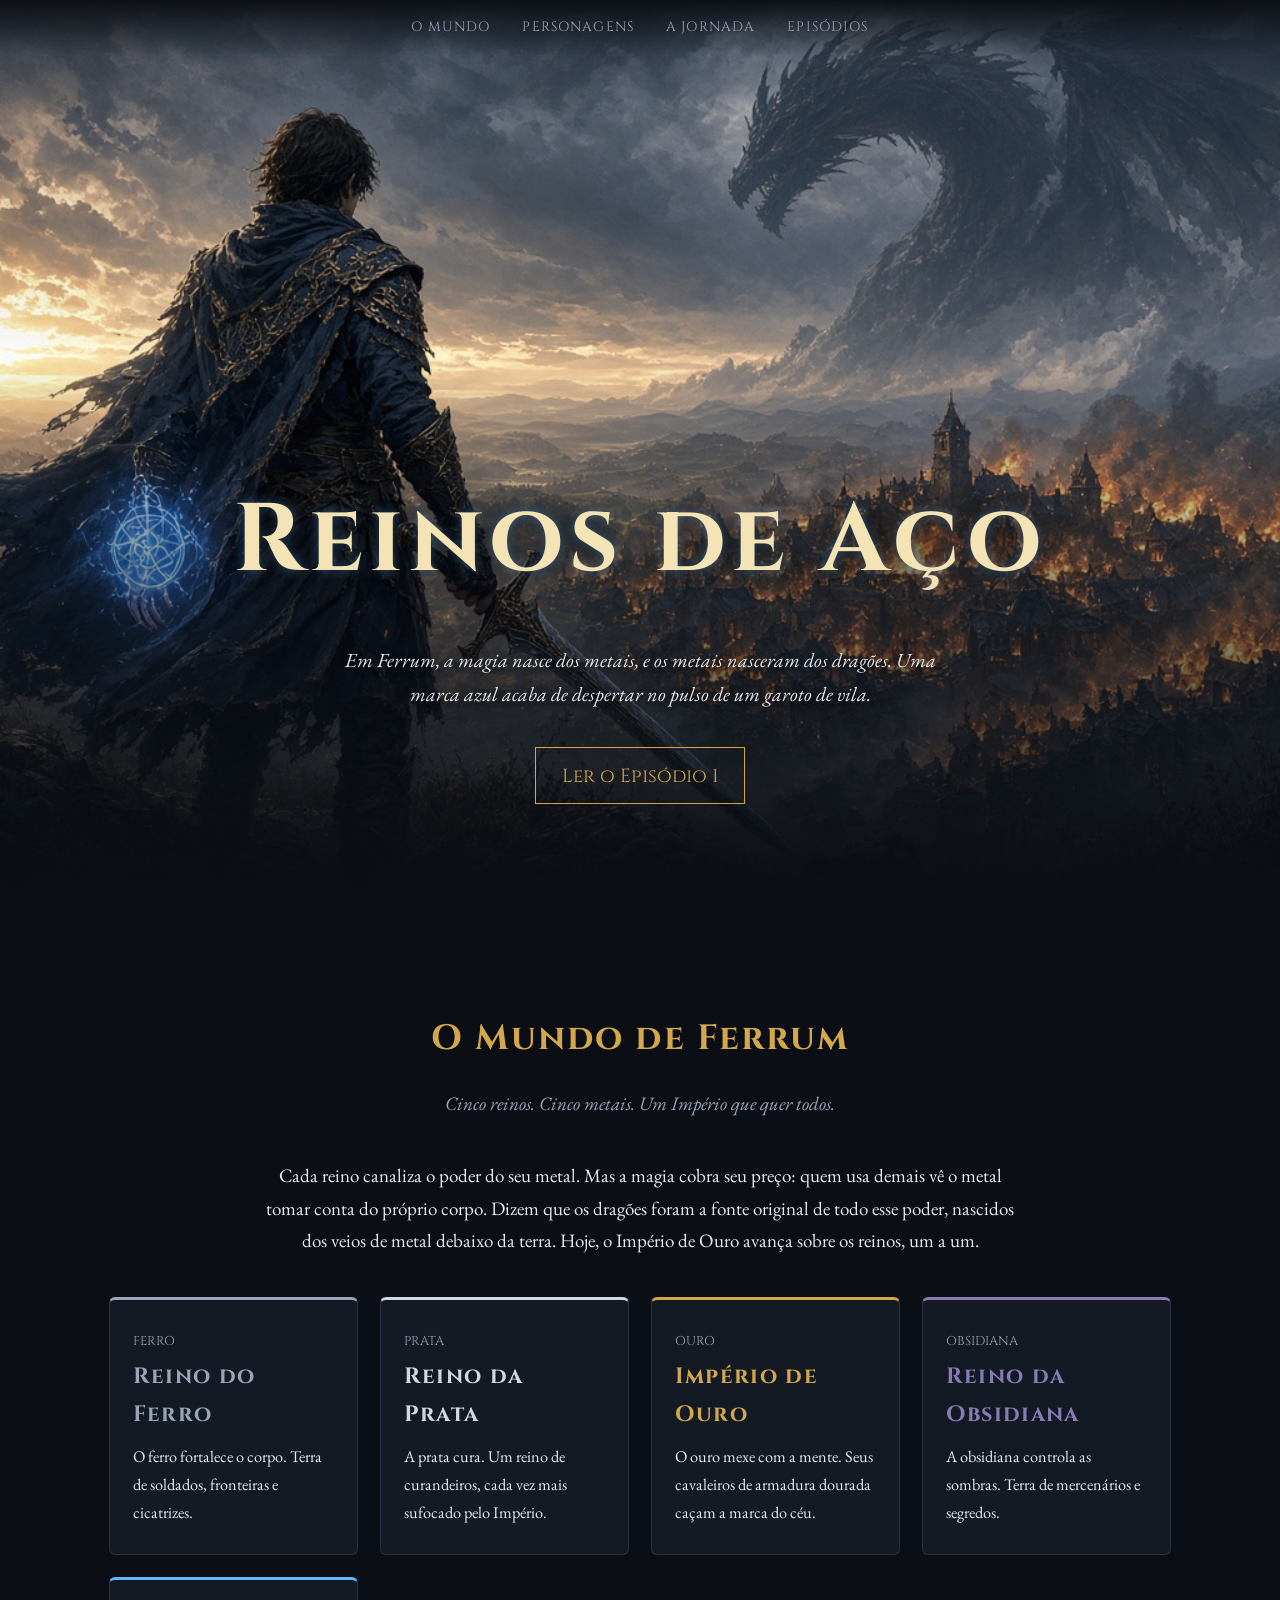
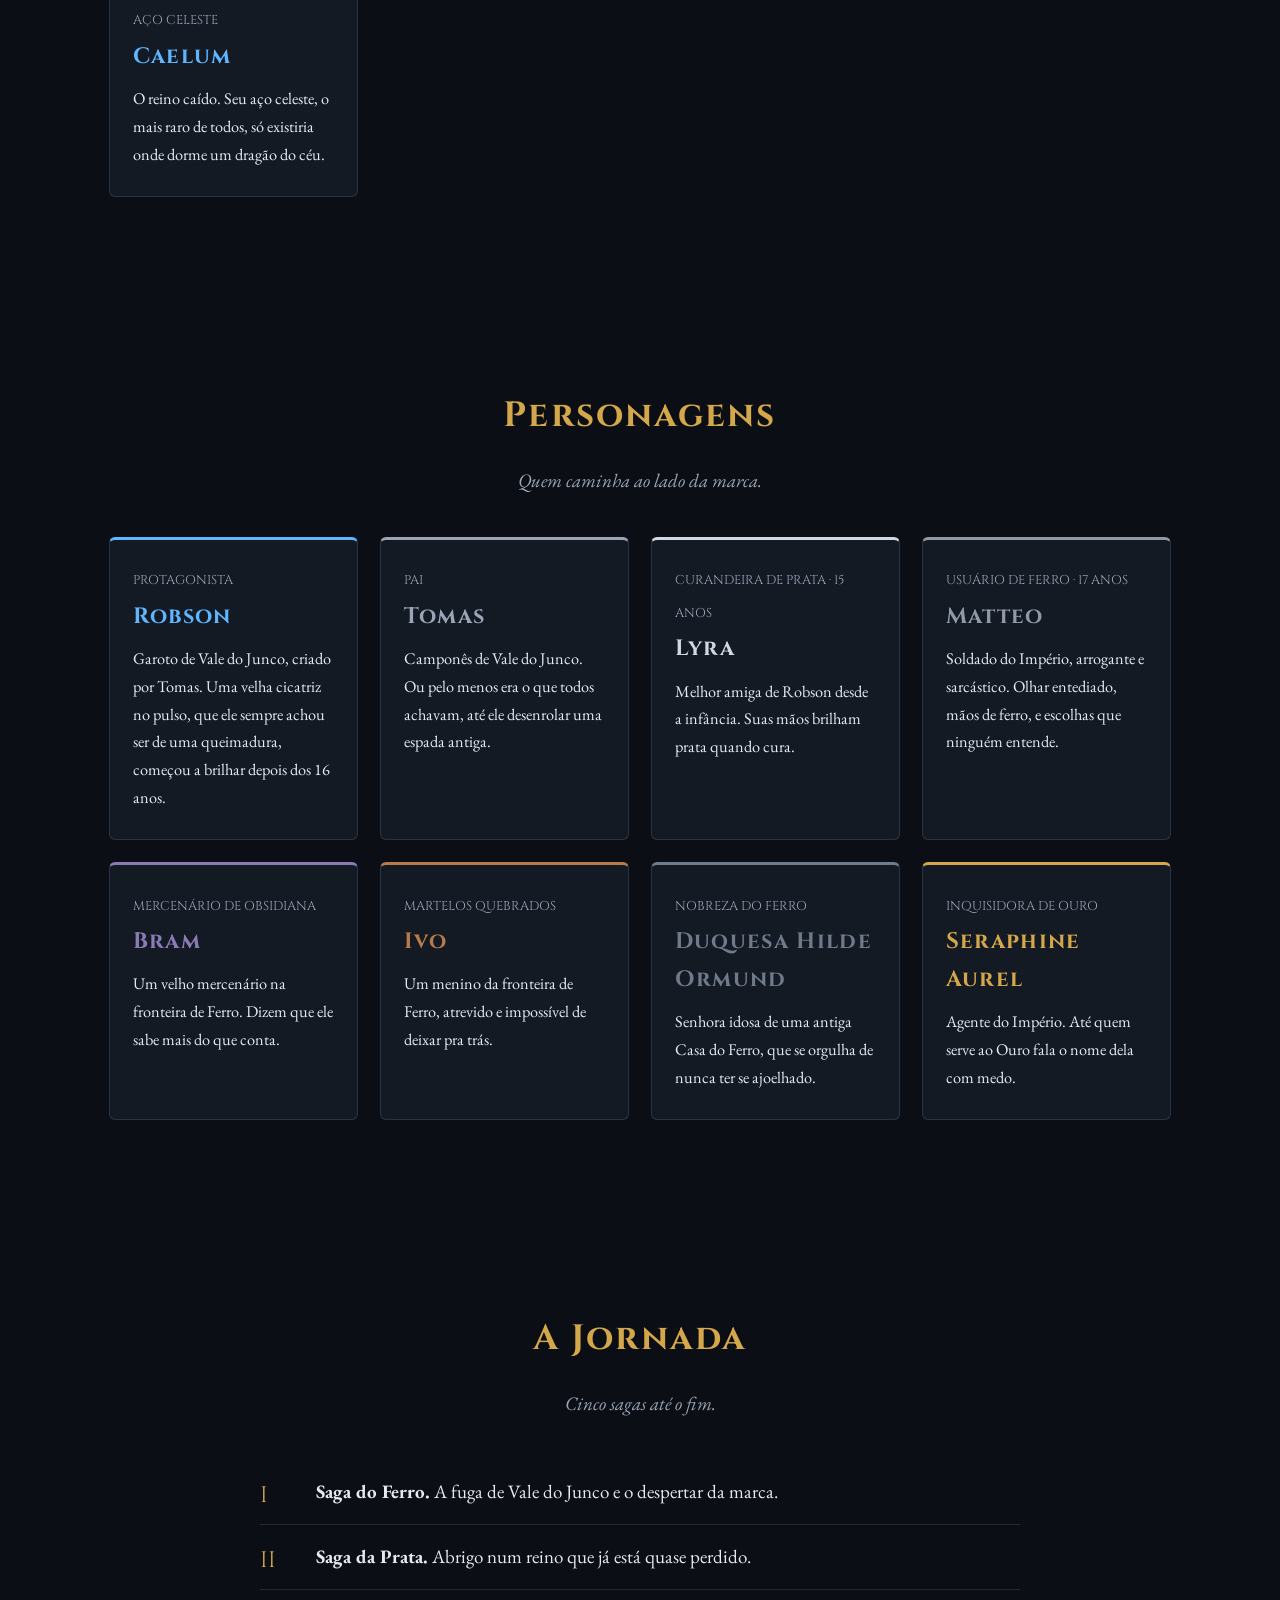
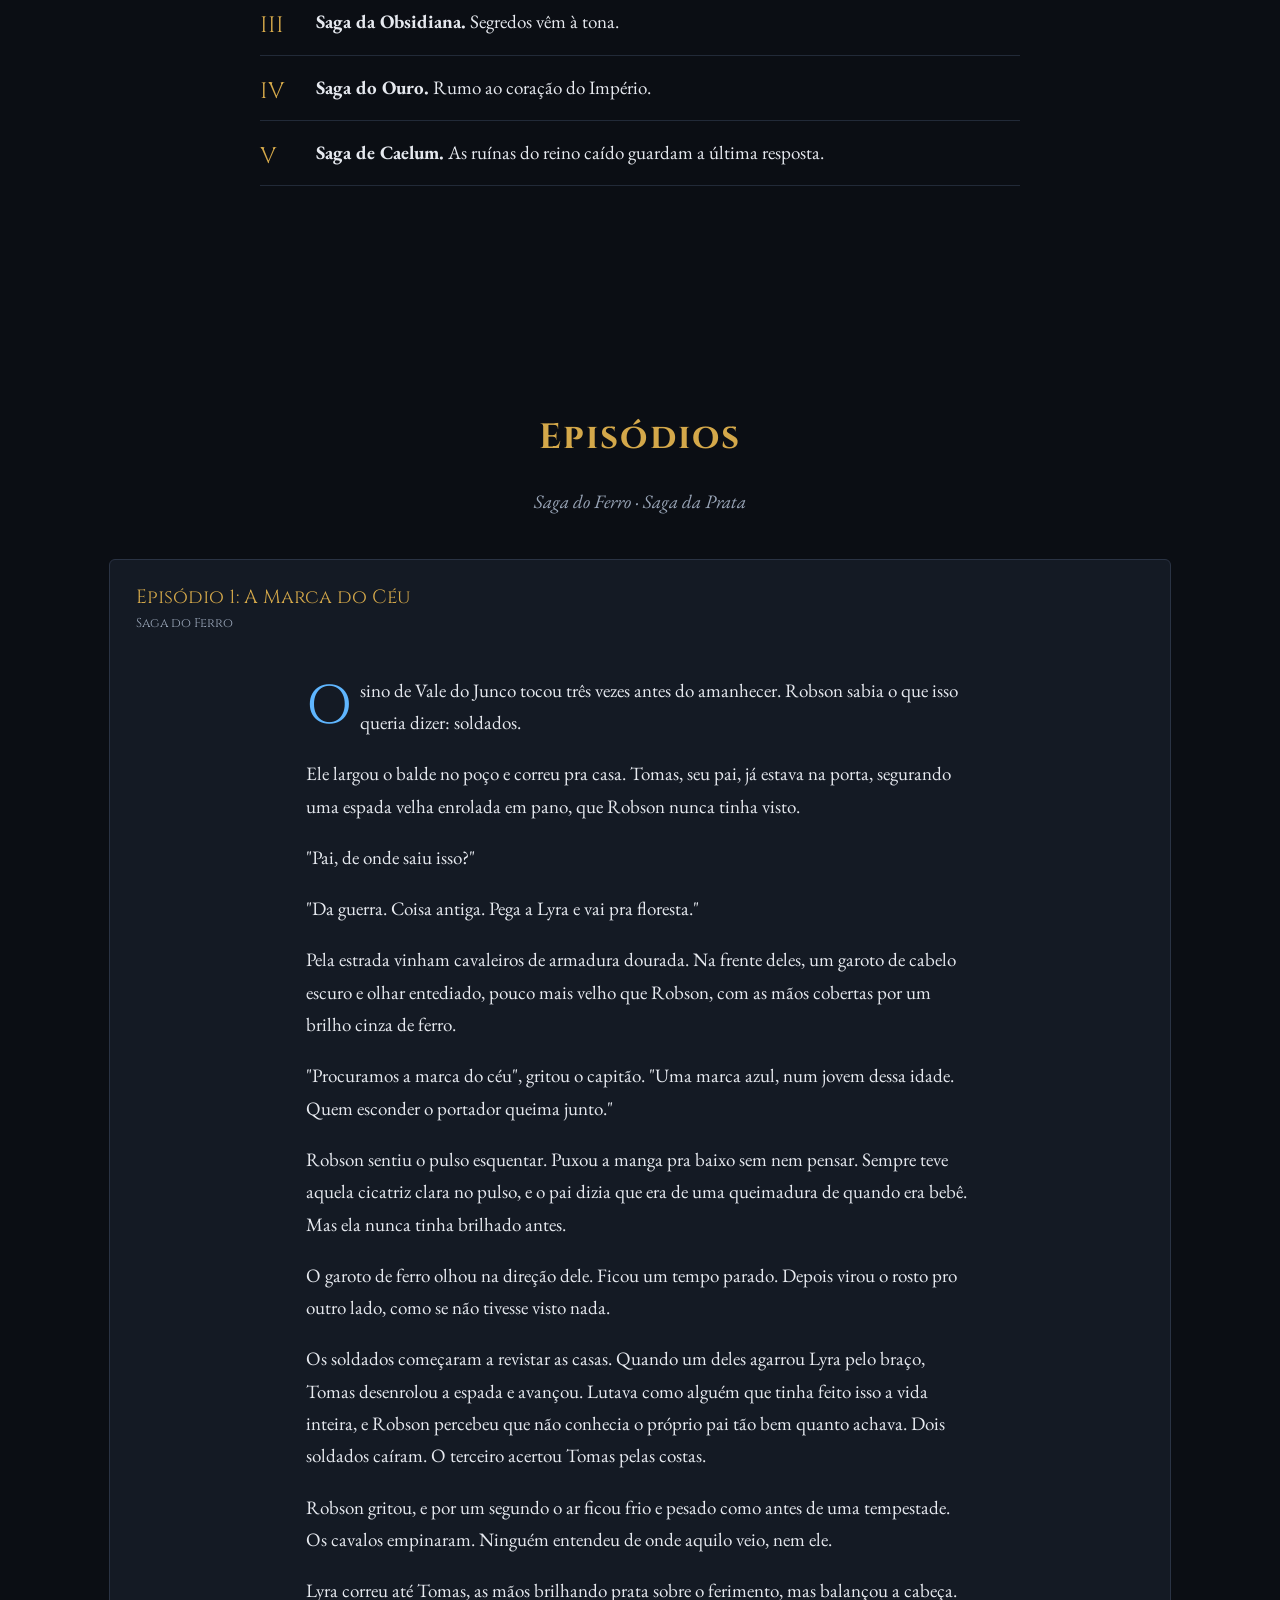
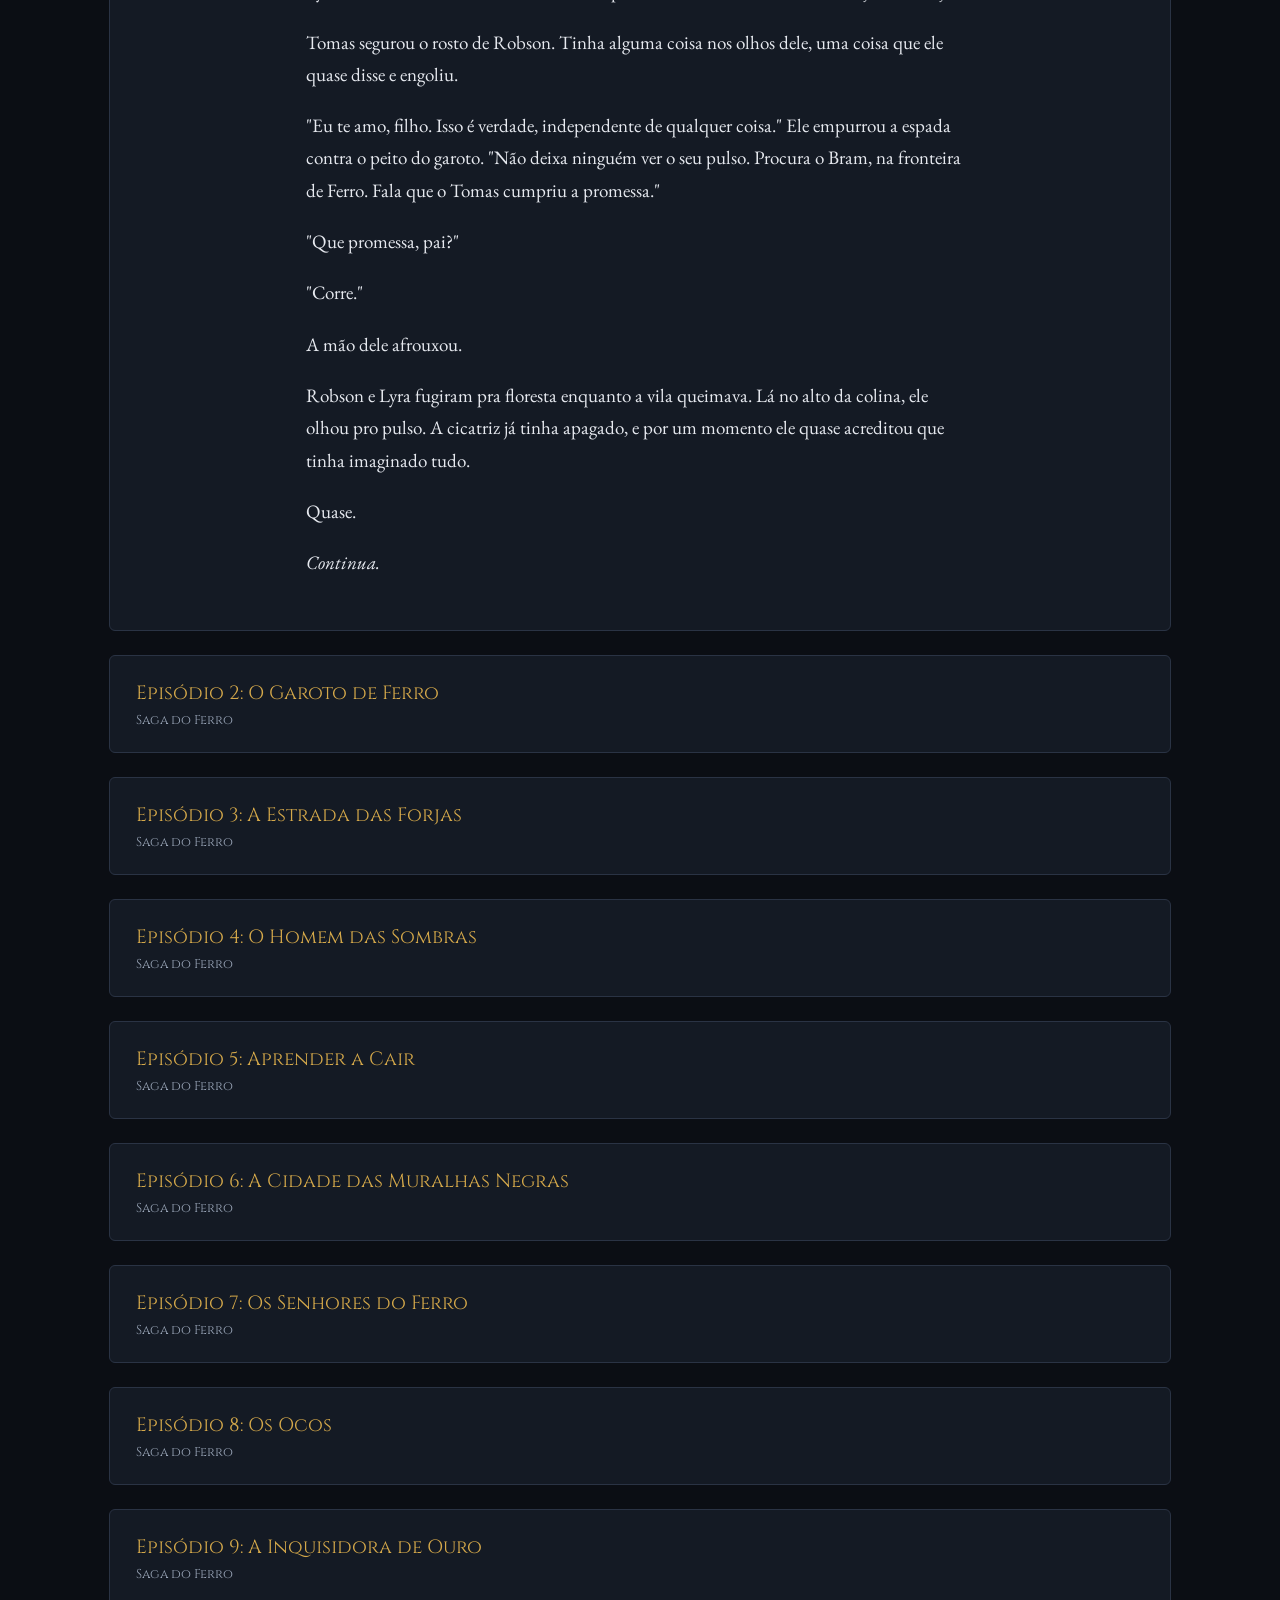
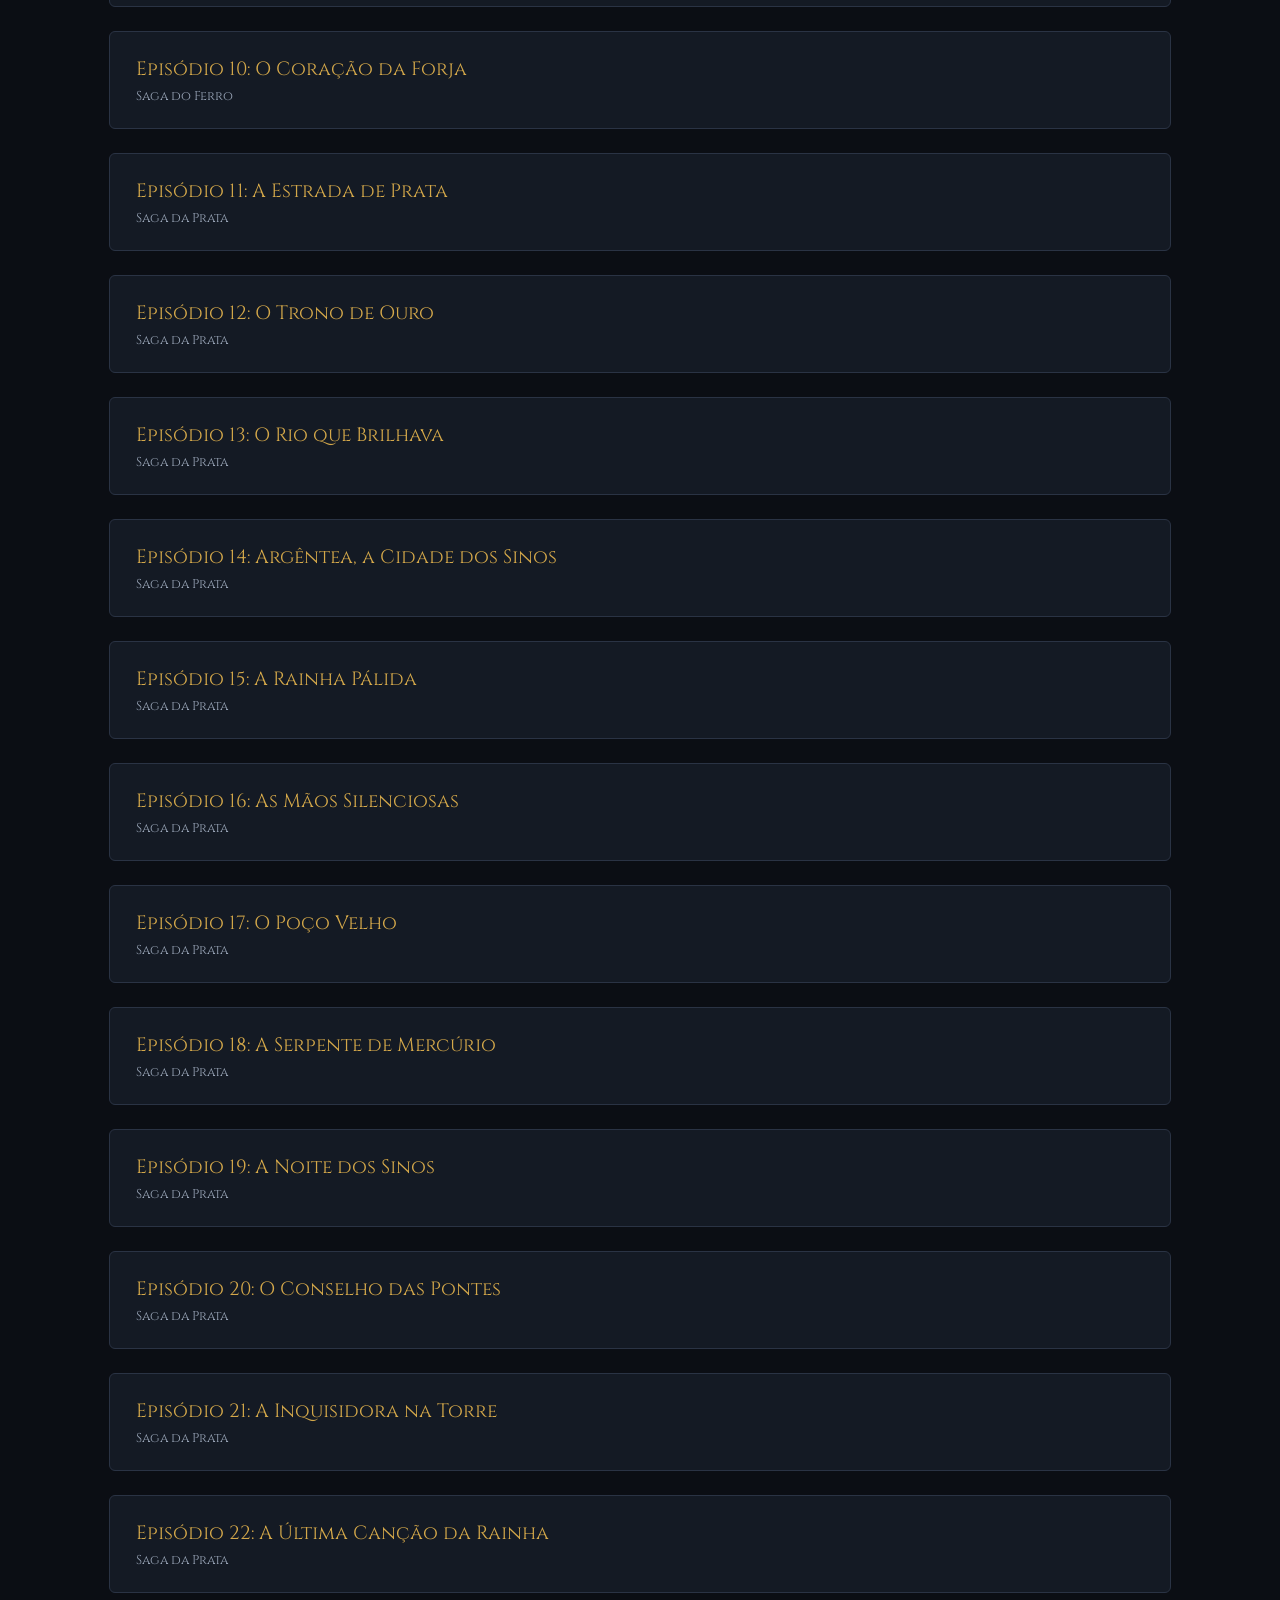
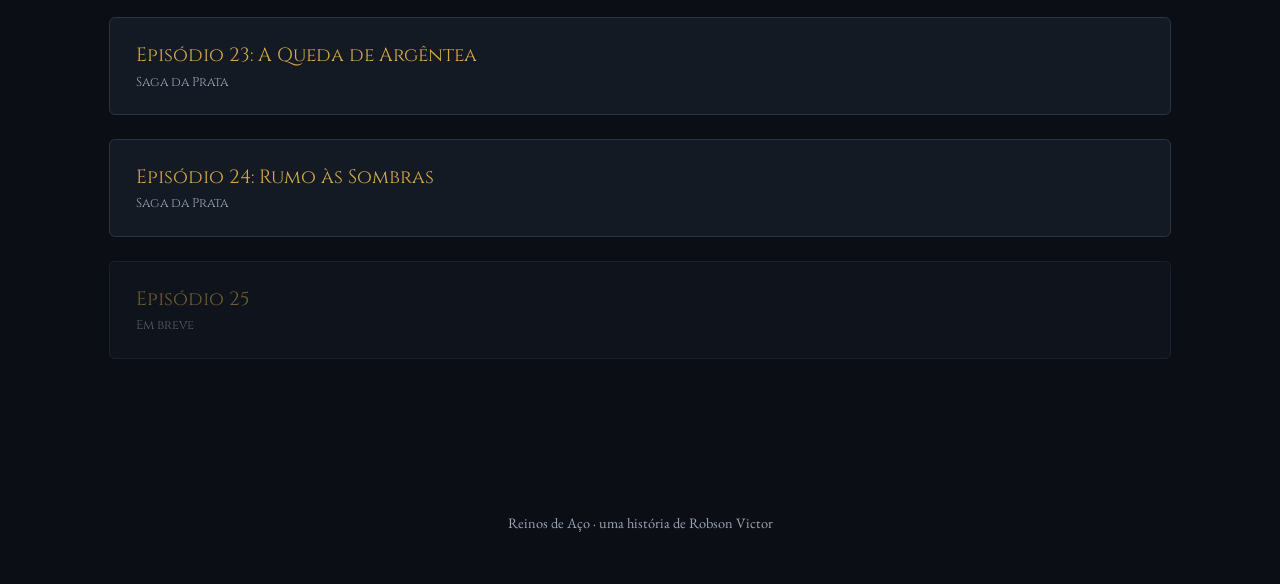
==== commit 754fd2b5: "Atualiza site 2026-10-22 05:44" ====
--- a/index.html
+++ b/index.html
@@ -32,7 +32,7 @@
 <li><strong>Saga do Ouro.</strong> Rumo ao coração do Império.</li>
 <li><strong>Saga de Caelum.</strong> As ruínas do reino caído guardam a última resposta.</li>
 </ol></section>
-<section id="episodios"><h2>Episódios</h2><p class="sub">Saga do Ferro</p>
+<section id="episodios"><h2>Episódios</h2><p class="sub">Saga do Ferro · Saga da Prata</p>
 <!-- Para adicionar um episódio, copie um bloco <details class="episode"> abaixo. -->
 <details class="episode" open><summary>Episódio 1: A Marca do Céu<span>Saga do Ferro</span></summary><div class="text">
 <p>O sino de Vale do Junco tocou três vezes antes do amanhecer. Robson sabia o que isso queria dizer: soldados.</p>
@@ -420,6 +420,621 @@
 <p>Lá embaixo, Bram observava os dois, com a mão apertando uma carta velha que ele nunca tinha mostrado pra ninguém. No selo, um dragão de asas abertas.</p>
 <p><em>Continua.</em></p>
 </div></details>
-<details class="episode soon"><summary>Episódio 11<span>Em breve</span></summary></details>
+<details class="episode"><summary>Episódio 11: A Estrada de Prata<span>Saga da Prata</span></summary><div class="text">
+<p>Eles enterraram o martelo de Dorna no lugar onde a torre tinha caído, porque não sobrou corpo pra enterrar.</p>
+<p>Ivo não chorou no funeral. Ficou de pé, de queixo erguido, segurando a mão da Lyra com tanta força que os dedos dela ficaram brancos. Quando todo mundo foi embora, ele continuou lá. Robson ficou também.</p>
+<p>"Ela sabia que ia morrer", disse Ivo, finalmente. "Ela sabia e foi mesmo assim."</p>
+<p>"Foi por você."</p>
+<p>"Eu sei." O menino passou a manga no nariz. "Por isso eu vou com vocês. Não adianta mandar eu ficar."</p>
+<p>Ninguém mandou.</p>
+<p>Três dias depois, a Duquesa Hilde Ormund recebeu o grupo no salão da Casa Ormund, um lugar frio de pedra cinza e estandartes velhos. Ela estava mais magra, com um corte novo na testa, mas sentada no trono como se nunca tivesse saído dali.</p>
+<p>"O Império vai voltar", disse ela. "Não amanhã. Mas vai. E Ferro sozinho não aguenta." Ela estendeu uma carta lacrada com cera cinza. "Para a Rainha Mirela, de Prata. Ela e eu fomos meninas juntas, antes de virarmos velhas teimosas. Se alguém ainda pode abrir as portas de Argêntea pra vocês, é ela."</p>
+<p>"Por que Prata?", perguntou Robson.</p>
+<p>"Porque o Imperador está apertando Prata há dois anos, e ninguém sabe como. Os curandeiros estão adoecendo. Os rios estão mudando de cor." Ela olhou pra Lyra. "E porque essa menina tem mãos que Prata vai querer ver."</p>
+<p>Lyra corou e baixou os olhos.</p>
+<p>Bram, encostado na coluna, não disse nada. Mas Robson percebeu que ele não gostou.</p>
+<p>Saíram ao amanhecer, num cavalo de carga e três mulas emprestadas, pela velha Estrada de Prata, que descia das montanhas de Ferro até os vales do sul. No primeiro dia, ninguém falou muito. No segundo, Ivo começou a fazer perguntas sem parar, e Matteo começou a responder com mentiras absurdas só pra ver o menino acreditar.</p>
+<p>"É verdade que em Prata as pessoas comem flor?"</p>
+<p>"Só às terças. No resto da semana comem pedra."</p>
+<p>"Mentira!"</p>
+<p>"Pergunta pro camponês. Ele come qualquer coisa."</p>
+<p>"Robson", corrigiu Robson, jogando uma castanha na cabeça dele.</p>
+<p>Matteo pegou a castanha no ar e comeu. Sorriu de lado. Robson fingiu que não tinha achado bonito.</p>
+<p>Na terceira noite, acamparam num bosque de bétulas brancas. Lyra e Ivo dormiram cedo. Bram foi vigiar a estrada. Robson ficou na fogueira, e Matteo sentou do lado dele, perto, como já estava virando costume.</p>
+<p>"Você disse que ia me contar", falou Robson. "Se a gente sobrevivesse."</p>
+<p>Matteo ficou olhando o fogo um tempo.</p>
+<p>"Meu capitão na Terceira Legião se chamava Rurik. Um homem velho, bom de espada e ruim de coração. Ele guardava um livro trancado num baú de ferro. Uma noite, ele estava bêbado e me mostrou." Matteo pegou um graveto e desenhou na terra um círculo com linhas saindo dele, como raios. "Tinha esse desenho. Uma luz azul num pulso. E embaixo uma frase escrita à mão."</p>
+<p>"Que frase?"</p>
+<p>Matteo apagou o desenho com a bota.</p>
+<p>"'Se vir essa luz, não pergunte nada. Mate na hora e queime o corpo.'"</p>
+<p>O fogo estalou. Robson sentiu o pulso frio de repente, como se a cicatriz tivesse ouvido.</p>
+<p>"E por que você não me matou?"</p>
+<p>"Eu não sei." Matteo não olhou pra ele. "Eu tinha uma espada na mão e você tinha cara de quem nunca tinha visto um soldado de perto. E eu pensei: se o Império tem tanto medo disso, talvez isso seja a única coisa que presta."</p>
+<p>"Isso é a coisa mais legal que você já me disse."</p>
+<p>"Não se acostuma, camponês."</p>
+<p>Mas ele ficou ali, ombro com ombro, até o fogo virar brasa.</p>
+<p>Lá na estrada, Bram não estava vigiando. Estava ajoelhado na sombra de uma pedra, com a mão aberta no chão escuro, falando baixinho com a própria sombra. E a sombra, por um momento, pareceu responder.</p>
+<p><em>Continua.</em></p>
+</div></details>
+<details class="episode"><summary>Episódio 12: O Trono de Ouro<span>Saga da Prata</span></summary><div class="text">
+<p>Em Solária, capital do Império de Ouro, o sol nunca parecia se pôr. As cúpulas eram cobertas de folhas douradas, e à noite mil lanternas de ouro mantinham a cidade acesa, porque o Imperador não gostava do escuro.</p>
+<p>Seraphine Aurel atravessou a Sala dos Mil Espelhos com a cabeça baixa. Em cada espelho, o reflexo dela parecia mais cansado. Ela não dormia havia nove dias, desde Bigorna.</p>
+<p>No fim da sala, sobre sete degraus de ouro maciço, estava o trono. E sobre o trono, o Imperador.</p>
+<p>Ninguém fora do palácio sabia como era o rosto dele. Ele usava uma máscara de ouro liso, sem expressão nenhuma, só duas fendas pros olhos. As mãos estavam cobertas por luvas brancas. No pulso esquerdo, um bracelete largo de ouro, que ele nunca tirava.</p>
+<p>"Inquisidora", disse ele. A voz era calma, quase gentil. "Você perdeu a Grande Forja."</p>
+<p>"Perdi, Majestade." Seraphine ajoelhou. "E perdi Ferro, por enquanto. Não vou mentir pro senhor."</p>
+<p>"Não. Você nunca mente. É por isso que ainda tem cabeça." Ele inclinou a máscara. "Me conta da luz."</p>
+<p>Seraphine respirou fundo. "Azul, Majestade. Saindo do pulso de um garoto. Dezesseis anos, talvez. O ar congelava em volta dele. E a espada dele cortava aço imperial como se fosse pão."</p>
+<p>O Imperador ficou em silêncio. Os dedos enluvados apertaram o braço do trono.</p>
+<p>"E a mente dele?"</p>
+<p>"Fechada." Ela franziu a testa, ainda sem entender. "Eu entrei na cabeça de reis, Majestade. De generais. De sacerdotes que juravam não ter medo. Nunca encontrei uma porta que eu não conseguisse abrir. Mas na dele... tinha uma porta trancada por dentro. E atrás dela, eu senti uma coisa enorme. Como se estivesse olhando pra um poço sem fundo."</p>
+<p>"O que ele disse?"</p>
+<p>"Que era filho de um tal Tomas."</p>
+<p>Por um momento, o Imperador não se mexeu. Depois ele riu. Um riso curto, seco, sem alegria.</p>
+<p>"Tomas." Ele repetiu o nome como quem prova um vinho velho. "Claro. Claro que era o Tomas."</p>
+<p>"O senhor conhece esse homem?"</p>
+<p>"Conheci." O Imperador se levantou. "Vem comigo, Seraphine."</p>
+<p>Eles desceram. Muito. Por escadas de pedra que ficavam cada vez mais frias, passando por guardas que não tinham língua, por portas de ouro que precisavam de três chaves. O calor de Solária sumiu. O ar ficou gelado e com cheiro de tempestade.</p>
+<p>No fundo, havia uma caverna tão grande que Seraphine não via o teto.</p>
+<p>E na caverna, dormia um dragão.</p>
+<p>Era imenso, maior que qualquer catedral. As escamas já tinham sido azuis, dava pra ver, mas agora estavam cinzentas, rachadas, como pedra velha. Correntes de ouro grossas como torres prendiam as asas, o pescoço, as patas. E das escamas, devagar, cresciam cristais de um metal azul-claro, que brilhavam fraquinho no escuro.</p>
+<p>Aço celeste.</p>
+<p>"O último", disse o Imperador baixinho. "O último dragão do céu de Ferrum. Eu queimei um reino inteiro pra trazer ele pra cá."</p>
+<p>Seraphine não conseguiu falar.</p>
+<p>O Imperador caminhou até a cabeça do dragão, do tamanho de uma casa, e pôs a mão enluvada nas escamas.</p>
+<p>"Há quinze anos, ele dorme. Não importa o que eu faça. Os alquimistas raspam o aço que cresce nele, e com isso eu armo minhas legiões. Mas ele não acorda. Ele não me obedece." A voz ficou mais fria. "Nove dias atrás, pela primeira vez em quinze anos, ele abriu um olho."</p>
+<p>"Na noite de Bigorna", sussurrou Seraphine.</p>
+<p>"Na noite de Bigorna."</p>
+<p>Ele se virou pra ela.</p>
+<p>"Eu quero o garoto. Vivo. Ninguém toca nele além de você."</p>
+<p>"E se ele fugir pra outros reinos?"</p>
+<p>"Ele vai fugir pra Prata. Garotos feridos procuram curandeiros." O Imperador voltou a olhar o dragão. "Prata já está morrendo, Seraphine. Só não sabe ainda. Manda os alquimistas dobrarem o veneno nos veios. E manda uma mensagem pro Chanceler Pell. Diga que o preço dele foi aceito."</p>
+<p>Seraphine se curvou e começou a subir as escadas. No meio do caminho, parou e olhou pra trás.</p>
+<p>O Imperador tinha tirado o bracelete de ouro do pulso esquerdo. Estava passando o polegar devagar por cima da pele, num lugar onde, mesmo de longe, ela pôde ver uma cicatriz antiga e feia. Como se alguém, um dia, tivesse arrancado alguma coisa dali com fogo.</p>
+<p>O dragão, no escuro, respirou mais fundo.</p>
+<p><em>Continua.</em></p>
+</div></details>
+<details class="episode"><summary>Episódio 13: O Rio que Brilhava<span>Saga da Prata</span></summary><div class="text">
+<p>A primeira coisa que Robson viu de Prata foi o rio.</p>
+<p>Ele descia do vale num risco largo, e brilhava ao sol como se alguém tivesse derramado moedas na água. Era lindo. Por uns três segundos.</p>
+<p>"Não bebe", disse Lyra, segurando o braço do Ivo, que já tinha corrido pra margem. "Olha os peixes."</p>
+<p>Havia peixes na beira, muitos. Todos mortos. As escamas tinham virado prata dura, e os olhos também, como se fossem estátuas pequenas jogadas na lama.</p>
+<p>"Os rios de Prata nascem dos veios de metal debaixo das montanhas", explicou Bram, agachado. Ele passou um dedo na água e cheirou. Fez uma careta. "Tem outra coisa aqui. Uma coisa que não é prata."</p>
+<p>"Veneno?", perguntou Robson.</p>
+<p>"Pior. Metal morto." Bram limpou a mão na capa. "Metal que perdeu a magia. Quando entra no corpo, ele chama o metal vivo e apodrece ele por dentro."</p>
+<p>A vila de Salgueiro Alto ficava logo depois da curva. Ou o que restava dela. As portas tinham panos brancos pendurados, sinal de doença. Nas ruas, ninguém. No templo, todos.</p>
+<p>Lá dentro havia mais de cinquenta pessoas deitadas no chão, em esteiras, tossindo. A pele delas tinha manchas acinzentadas, que subiam pelos braços e pelo pescoço como musgo. Três curandeiras andavam entre as esteiras, com as mãos acesas de prata, mas a luz delas era fraca e falhava toda hora.</p>
+<p>"Febre Cinzenta", disse uma delas, sem nem perguntar quem eles eram. Tinha olheiras fundas e as pontas dos dedos já brancas de metal. "Começou nos velhos. Agora pega criança também. Nossa magia não segura. A prata da gente tá doente."</p>
+<p>Lyra largou a mochila no chão e ajoelhou ao lado de uma menina que não devia ter mais de seis anos.</p>
+<p>"Lyra", disse Robson, baixo. "Você lembra o que a Dorna falou? Se usar demais..."</p>
+<p>"Eu sei o que ela falou." Lyra pôs as mãos no peito da menina. "Me ajuda a segurar ela."</p>
+<p>A luz saiu das mãos dela, e Robson percebeu na hora que era diferente das outras. A prata das curandeiras era branca, opaca, quase cinza. A da Lyra era clara, quase azulada, como a luz da lua refletida na água. Quando tocou a pele da menina, as manchas cinzentas recuaram, devagar, como sombra fugindo da vela.</p>
+<p>A menina abriu os olhos e chamou pela mãe.</p>
+<p>O templo inteiro ficou em silêncio.</p>
+<p>Foi nesse silêncio que as portas se abriram, e entraram seis cavaleiros de armadura branca e capas da cor da neve. Na frente, uma mulher alta, de pele morena e cabelo curto raspado dos lados, com uma cicatriz que atravessava a sobrancelha.</p>
+<p>"Ninguém se mexe", disse ela. "Guarda Branca de Argêntea. Quem são vocês?"</p>
+<p>Matteo se pôs na frente do grupo. Bram encostou na sombra. Robson ficou parado, a mão perto da espada, sentindo o pulso formigar.</p>
+<p>"Viajantes de Ferro", disse Robson. "Trazemos uma carta da Duquesa Ormund pra Rainha Mirela."</p>
+<p>A mulher não olhou pra carta. Estava olhando pra Lyra, que ainda estava ajoelhada, com as mãos acesas daquela luz azulada.</p>
+<p>"De onde você é, menina?"</p>
+<p>"Vale do Junco. Fica no sul do Ferro."</p>
+<p>"Quem te ensinou?"</p>
+<p>"Minha tia. A Tia Sálvia. Ela era curandeira."</p>
+<p>A cavaleira chegou mais perto. Ajoelhou na frente da Lyra e, com muito cuidado, pegou uma das mãos dela. Olhou a luz de perto, como se estivesse lendo alguma coisa.</p>
+<p>"Eu sou a Capitã Nadja Sol", disse ela, numa voz diferente, mais baixa. "Faz vinte anos que eu sirvo a Coroa de Prata. E eu só vi essa cor de luz uma vez na vida."</p>
+<p>"Onde?", perguntou Lyra.</p>
+<p>Nadja soltou a mão dela e levantou, de repente séria de novo.</p>
+<p>"Vocês vêm comigo pra Argêntea. Todos." Ela olhou pro Matteo. "Inclusive o garoto do Império. Não pensa que eu não reconheço um soldado da Legião Dourada pelo jeito de ficar parado."</p>
+<p>"Ex-soldado", disse Matteo.</p>
+<p>"Isso a Rainha decide."</p>
+<p>Naquela noite, eles dormiram no templo, porque Lyra se recusou a sair antes de tratar mais cinco crianças. Quando ela finalmente caiu de cansaço, Robson cobriu ela com a capa e viu uma coisa que fez o estômago gelar.</p>
+<p>As pontas dos dedos dela estavam brancas. Duras. Prata.</p>
+<p>Do outro lado do templo, Nadja Sol olhava pra Lyra dormindo e segurava, dentro da armadura, um pequeno pingente em forma de meia-lua.</p>
+<p><em>Continua.</em></p>
+</div></details>
+<details class="episode"><summary>Episódio 14: Argêntea, a Cidade dos Sinos<span>Saga da Prata</span></summary><div class="text">
+<p>Argêntea foi construída dentro de um lago.</p>
+<p>A cidade inteira se erguia sobre ilhas ligadas por pontes brancas, e em cada ponte havia um sino de prata. Quando o vento soprava do vale, os sinos tocavam todos juntos, e a música subia até as torres do palácio, que pareciam feitas de gelo.</p>
+<p>Ivo ficou de boca aberta o caminho todo. Lyra também, embora tentasse disfarçar.</p>
+<p>Mas Robson reparou em outras coisas. Nas janelas fechadas com pano branco. Nos mendigos de pele cinzenta nas escadarias. Nos soldados da Guarda Branca, que eram poucos demais pra uma capital. E nas bandeiras, que eram brancas com uma meia-lua de prata, mas em algumas casas grandes, perto do palácio, havia também uma pequena fita dourada amarrada na porta.</p>
+<p>"Casas que já escolheram lado", disse Bram, seguindo o olhar dele. "Em toda cidade que cai, tem gente que amarra fita antes."</p>
+<p>O palácio por dentro era ainda mais bonito e ainda mais triste. Os corredores tinham espelhos de prata cobertos com panos, porque, segundo um criado, a Rainha não queria ver o próprio reflexo.</p>
+<p>Eles esperaram num salão por horas. Até que as portas se abriram e entrou um homem.</p>
+<p>Era baixo, careca, de mãos macias e anéis em todos os dedos. Usava uma túnica de prata bordada e sorria muito.</p>
+<p>"Lorde Osric Pell, Chanceler da Coroa de Prata." Ele fez uma reverência pequena demais. "Sinto informar que Sua Majestade está indisposta. Muito indisposta. Eu cuido dos assuntos do reino em nome dela."</p>
+<p>"Nossa carta é pra Rainha", disse Robson. "Não pro senhor."</p>
+<p>"Tudo que é da Rainha passa por mim, rapaz. Por amor e por dever." Pell estendeu a mão. "A carta, por favor."</p>
+<p>Robson não se mexeu. Nadja Sol, ao lado da porta, também não.</p>
+<p>"Capitã Sol", disse Pell, ainda sorrindo. "Não sabia que agora a Guarda Branca escolta mercenários procurados e desertores imperiais."</p>
+<p>"A Guarda Branca escolta quem a Rainha precisa ver", respondeu Nadja. "E ela vai querer ver a menina."</p>
+<p>O sorriso do Chanceler sumiu por um segundo. Só um segundo. Mas Robson viu.</p>
+<p>"Como quiser. Amanhã, talvez. Se a saúde dela permitir." Pell olhou pro grupo, demorando no Robson, na manga que cobria o pulso dele. "Enquanto isso, sejam bem-vindos a Argêntea. Os quartos de hóspedes ficam na Torre Leste. Lá é muito seguro."</p>
+<p>Os quartos da Torre Leste tinham portas que trancavam por fora.</p>
+<p>"Que hospitalidade", disse Matteo, testando a fechadura com um dedo de ferro. "Quer que eu arranque?"</p>
+<p>"Ainda não", disse Bram. "Se a gente quebrar a porta no primeiro dia, ele ganha um motivo."</p>
+<p>Ivo e Lyra ficaram num quarto. Bram, num terceiro, sozinho, como ele sempre preferia. E Robson e Matteo ficaram no mesmo, porque Pell, ou alguém, tinha decidido que os dois "garotos de Ferro" podiam dividir.</p>
+<p>Tinha uma cama só.</p>
+<p>Os dois ficaram parados olhando pra ela.</p>
+<p>"Eu durmo no chão", disseram ao mesmo tempo.</p>
+<p>Matteo riu primeiro. Depois Robson. Acabaram os dois deitados no tapete, de costas, olhando o teto pintado com estrelas de prata, porque nenhum quis ganhar a discussão.</p>
+<p>"Você confia nesse Pell?", perguntou Robson.</p>
+<p>"Eu confio nele igual confio numa cobra num saco. Sei exatamente o que ele vai fazer. Só não sei quando."</p>
+<p>"E na Nadja?"</p>
+<p>Matteo pensou. "Ela olha pra Lyra como se tivesse visto um fantasma."</p>
+<p>"Eu também reparei."</p>
+<p>Ficaram em silêncio. Lá fora, os sinos das pontes tocavam baixinho com o vento.</p>
+<p>"Robson."</p>
+<p>"Hm."</p>
+<p>"Se der errado aqui. Se aquele careca te entregar pro Império..." Matteo virou a cabeça pra ele. No escuro, os olhos dele eram só um brilho. "Eu não vou deixar."</p>
+<p>Robson não respondeu. Mas no escuro, devagar, a mão dele encontrou a de Matteo em cima do tapete. Matteo não puxou. Os dois dormiram assim.</p>
+<p>Na madrugada, alguém destrancou a porta do quarto da Lyra sem fazer barulho.</p>
+<p>Não era o Pell. Era uma criada de rosto coberto, que se ajoelhou do lado da cama e sussurrou:</p>
+<p>"A Rainha quer te ver. Agora. Sozinha. Antes que ele descubra."</p>
+<p><em>Continua.</em></p>
+</div></details>
+<details class="episode"><summary>Episódio 15: A Rainha Pálida<span>Saga da Prata</span></summary><div class="text">
+<p>O quarto da Rainha Mirela cheirava a lavanda e a ferro.</p>
+<p>Lyra entrou atrás da criada, descalça pra não fazer barulho, com o coração batendo na garganta. O quarto era enorme e quase escuro. Só uma vela queimava ao lado da cama, e na cama havia uma mulher tão magra que parecia feita de papel.</p>
+<p>Já tinha sido bonita. Dava pra ver. Mas a pele dela estava cinzenta do pescoço até o queixo, e os cabelos, que deviam ter sido pretos, estavam duros e brilhantes, como fios de metal.</p>
+<p>"Chega perto, menina", disse a Rainha. A voz era um sopro. "Eu não mordo. Não tenho mais dente pra isso."</p>
+<p>Lyra chegou. Ajoelhou do lado da cama.</p>
+<p>"A Nadja me contou", disse Mirela. "Da sua luz. Me mostra."</p>
+<p>Lyra hesitou. Depois pôs as mãos sobre as da Rainha e deixou a prata acender. A luz azulada encheu o quarto e fez as sombras recuarem até os cantos.</p>
+<p>A Rainha fechou os olhos. Lágrimas escorreram pelos lados do rosto.</p>
+<p>"Prata-lua", sussurrou ela. "Faz quinze anos que eu não vejo essa cor."</p>
+<p>"O que é prata-lua?"</p>
+<p>"É a luz da minha família. Da Casa Argentis. Só quem tem o nosso sangue cura com essa cor." Mirela abriu os olhos e olhou pra Lyra de um jeito que doía. "Ou pelo menos era o que a gente achava."</p>
+<p>"Eu não sou da família de ninguém", disse Lyra, rápido demais. "Eu fui achada na porta de uma curandeira, numa vila no meio do nada."</p>
+<p>"Quando?"</p>
+<p>"No inverno. Faz quinze anos."</p>
+<p>A Rainha ficou quieta por muito tempo. Lá fora, os sinos das pontes tocavam com o vento.</p>
+<p>"No inverno, quinze anos atrás, Caelum queimou", disse ela, por fim. "O céu ficou vermelho por três noites. Todo mundo achou que o Império ia marchar pra Prata em seguida. Eu tinha uma filha. Pequenininha. Ainda nem tinha nome direito." A voz dela falhou. "Eu entreguei ela pra uma pessoa de confiança, pra levar pra longe até a guerra passar. Elas nunca chegaram onde deviam chegar."</p>
+<p>Lyra sentiu as mãos tremendo.</p>
+<p>"A senhora acha que eu..."</p>
+<p>"Eu acho que eu sou uma velha doente querendo milagre." Mirela sorriu, cansada. "Tem muitas crianças perdidas naquela guerra, menina. Muitas mães procurando. Eu não vou colocar esse peso em você só porque a sua luz tem uma cor bonita."</p>
+<p>Ela tossiu. Uma tosse feia, com gosto de metal. Lyra apertou as mãos dela, e a prata-lua lutou contra o cinza. Dessa vez, o cinza não recuou.</p>
+<p>"Não adianta", disse a Rainha. "Não é doença. É veneno. Faz dois anos que alguém põe metal morto na minha comida, na minha água, no meu remédio. Bem devagar, pra parecer febre."</p>
+<p>"O Chanceler?"</p>
+<p>"Eu não tenho prova. Se eu tivesse, ele já estaria pendurado na Ponte dos Sinos." Os olhos da Rainha endureceram. "Mas eu sei de onde vem o veneno que está matando o meu povo. Vem do Poço Velho, debaixo do Templo das Mãos. É ali que nascem todos os rios de Argêntea. Se alguém está envenenando Prata, está envenenando ali."</p>
+<p>"Por que a senhora tá contando isso pra mim?"</p>
+<p>"Porque eu não confio em mais ninguém nesse palácio além da Nadja. E a Nadja não pode sair do meu lado sem que o Pell perceba." Mirela apertou a mão dela com uma força que não parecia possível. "E porque você chegou aqui com um garoto de luz azul no pulso, menina. Não pensa que eu não sei o que isso quer dizer."</p>
+<p>O coração da Lyra parou.</p>
+<p>"O que quer dizer?"</p>
+<p>A Rainha abriu a boca. E nessa hora, no corredor, passos. Muitos. E uma voz macia, conhecida.</p>
+<p>"Majestade? Ouvi barulho. Está tudo bem?"</p>
+<p>A criada puxou Lyra pelo braço com força e empurrou ela pra trás de uma tapeçaria. Lyra ficou ali no escuro, prendendo a respiração, ouvindo a porta abrir.</p>
+<p>"Osric", disse a Rainha, com uma voz de repente forte e fria. "Eu estava rezando. Desde quando você entra no quarto de uma rainha sem bater?"</p>
+<p>"Desde que a rainha está doente demais pra ouvir batidas, Majestade." Lyra ouviu os passos dele se aproximando da cama. "Trouxe seu remédio. A senhora não tomou hoje."</p>
+<p>Um silêncio longo.</p>
+<p>"Deixa aí."</p>
+<p>"Eu espero a senhora tomar."</p>
+<p>Do esconderijo, por uma fresta no tecido, Lyra viu a Rainha pegar o copo de prata com as mãos trêmulas. Viu ela olhar, rápido, na direção da tapeçaria. E viu ela beber tudo, de uma vez, sem tirar os olhos do Chanceler.</p>
+<p>"Boa noite, Osric."</p>
+<p>"Boa noite, Majestade." Pell sorriu. "Durma bem."</p>
+<p>Quando ele saiu, Lyra voltou correndo pra cama. A Rainha já estava de olhos fechados, respirando curto.</p>
+<p>"Por que a senhora bebeu?", chorou Lyra, baixinho.</p>
+<p>"Porque se eu não bebesse, ele ia procurar o motivo." Mirela segurou o rosto dela com a mão fria. "Vai. Descobre o Poço. E, Lyra..."</p>
+<p>"Sim?"</p>
+<p>A Rainha sorriu, com os olhos marejados.</p>
+<p>"Você tem o queixo teimoso. Igual o meu."</p>
+<p><em>Continua.</em></p>
+</div></details>
+<details class="episode"><summary>Episódio 16: As Mãos Silenciosas<span>Saga da Prata</span></summary><div class="text">
+<p>O Templo das Mãos ficava na ilha mais alta de Argêntea, e de longe parecia uma flor branca de pedra aberta pro céu.</p>
+<p>De perto, parecia uma fila.</p>
+<p>Centenas de pessoas de pele cinzenta esperavam na escadaria, sentadas, deitadas, carregando filhos e avós nas costas. Na porta, homens e mulheres de túnica branca entregavam a cada um uma tigela de água e diziam a mesma frase, sem mudar uma palavra:</p>
+<p>"Beba e aceite. O Dragão Branco castiga quem abusa do metal."</p>
+<p>"Quem são esses?", perguntou Ivo.</p>
+<p>"Os Silentes", disse Nadja, que tinha conseguido escapar do palácio por uma hora, disfarçada de lavadeira. "Uma ordem antiga de curandeiros. Eles acreditam que a magia é um pecado e que a Febre Cinzenta é a punição do dragão que dorme debaixo do lago. Faz dois anos que crescem sem parar."</p>
+<p>"E quem paga?", perguntou Bram.</p>
+<p>Nadja olhou pra ele. "Ninguém sabe. Mas a madre deles janta com o Chanceler toda semana."</p>
+<p>O plano era simples, segundo Bram, o que em geral queria dizer que ia dar errado. Robson, Matteo e Ivo entrariam como peregrinos doentes. Lyra ficaria do lado de fora com Nadja, porque a luz dela chamava atenção demais. E Bram iria pelas sombras, do jeito dele.</p>
+<p>Lyra passou cinza de lareira no rosto e nos braços dos três pra imitar a Febre. Quando chegou no Matteo, ficou um tempo a mais esfregando o pescoço dele.</p>
+<p>"Tá ótimo, Lyra", disse Matteo.</p>
+<p>"Só garantindo."</p>
+<p>Ela piscou pro Robson quando Matteo virou de costas. Robson ficou vermelho embaixo da cinza.</p>
+<p>Dentro do templo, o ar era pesado de incenso. O teto era altíssimo, e em volta das paredes havia estátuas de curandeiros antigos, todos de olhos vendados e mãos cortadas no pulso, segurando as próprias mãos de pedra como oferenda.</p>
+<p>"Que lugar alegre", murmurou Matteo.</p>
+<p>No centro do templo, sobre um altar, uma mulher velha de túnica branca falava pra multidão. Era a Madre Ilse. Tinha a voz doce e os olhos completamente brancos, cegos.</p>
+<p>"Nós usamos o metal como se fosse nosso", dizia ela. "Curamos, lutamos, construímos. Mas o metal não é nosso, meus filhos. O metal é o corpo dos dragões. E os dragões estão cansados. A Febre é o jeito deles de pedir silêncio. Bebam a água sagrada e aceitem."</p>
+<p>As pessoas bebiam. Robson olhou pra tigela na mão dele. A água tinha o mesmo brilho de moeda do rio.</p>
+<p>"Não bebe", sussurrou Matteo.</p>
+<p>"Eu não ia beber."</p>
+<p>Ivo se esgueirou entre a multidão, pequeno demais pra alguém prestar atenção, e voltou um minuto depois, de olhos arregalados.</p>
+<p>"Atrás do altar tem uma escada. Desce. Tem dois guardas. E os guardas não são Silentes."</p>
+<p>"Como você sabe?"</p>
+<p>"Eles têm bota do Império. Eu conheço bota do Império. Minha mãe me ensinou a reconhecer."</p>
+<p>Matteo e Robson se olharam.</p>
+<p>"Distração", disse Robson.</p>
+<p>"Deixa comigo", disse Ivo, e antes que alguém pudesse segurar, ele subiu num banco e começou a gritar.</p>
+<p>"A água tá envenenada! Olha os peixes no rio! A água deles tá matando vocês!"</p>
+<p>O templo explodiu em barulho. Algumas pessoas gritavam com o menino. Outras olhavam as tigelas, assustadas. Um velho cuspiu a água no chão. Os Silentes avançaram sobre o Ivo, e no meio da confusão os dois guardas de bota imperial deixaram a escada pra ajudar.</p>
+<p>Foi o suficiente.</p>
+<p>Robson e Matteo desceram correndo. A escada era em espiral, úmida, e ia fundo, muito fundo, até a pedra branca do templo dar lugar a uma rocha cinza e fria. O ar ficou com gosto de metal.</p>
+<p>No fim da escada, havia uma porta de ferro.</p>
+<p>E na porta, pintado em dourado, o sol do Império.</p>
+<p>Matteo pôs a mão de ferro na fechadura. Antes que ele forçasse, uma sombra se mexeu do lado deles, e Bram saiu de dentro dela, sacudindo a capa.</p>
+<p>"Demoraram."</p>
+<p>"Você tava aqui o tempo todo?"</p>
+<p>"Eu sou um mercenário de obsidiana, garoto. Eu tô em todo lugar o tempo todo." Bram encostou o ouvido na porta. "Tem máquina lá dentro. E gente. E uma outra coisa."</p>
+<p>"Que coisa?"</p>
+<p>Bram não respondeu. Lá dentro, abafado pelo ferro, alguma coisa grande se mexeu na água. E o pulso de Robson começou a arder como se estivesse em chamas.</p>
+<p>Lá em cima, no altar, a Madre Ilse virou os olhos brancos na direção da escada e sorriu.</p>
+<p><em>Continua.</em></p>
+</div></details>
+<details class="episode"><summary>Episódio 17: O Poço Velho<span>Saga da Prata</span></summary><div class="text">
+<p>Matteo arrancou a porta das dobradiças, e os três entraram no coração envenenado de Prata.</p>
+<p>Era uma caverna imensa, metade dela tomada por um lago subterrâneo de água parada. No fundo do lago, dava pra ver, brilhavam veios de prata grossos como troncos de árvore, descendo pela rocha até sumirem no escuro. Só que não eram veios.</p>
+<p>Eram costelas.</p>
+<p>"Isso é...", começou Robson.</p>
+<p>"Um dragão", disse Bram, baixo, quase com respeito. "O Dragão Branco de Prata. Morreu antes de qualquer rei nascer. Os ossos viraram metal, e o metal virou os rios, e os rios viraram o reino."</p>
+<p>Mas o que fez Robson apertar a espada não foram os ossos.</p>
+<p>Em volta do lago, presas na rocha com estacas de ferro, havia máquinas. Grandes, de bronze e vidro, com tubos que desciam pra dentro da água. Dentro dos tubos corria uma pasta escura, quase preta, que brilhava em dourado quando a luz batia. A pasta caía no lago e escorria devagar pelos ossos do dragão, e por onde ela passava, a prata ficava cinza.</p>
+<p>"Metal morto", disse Bram. "Eles estão matando os ossos. Se o dragão morrer de vez, a prata de Ferrum inteira morre junto. Nenhum curandeiro nunca mais cura ninguém."</p>
+<p>Perto das máquinas, uma dúzia de homens de avental de couro e máscaras de vidro trabalhava em silêncio. Alquimistas do Império. E guardando eles, oito soldados da Legião Dourada.</p>
+<p>"Oito", contou Matteo. "Eu pego cinco."</p>
+<p>"Você é sempre convencido assim?"</p>
+<p>"Só quando é verdade."</p>
+<p>Robson quase sorriu. Depois, ficou sério. "A gente não pode só lutar. Se a gente quebrar as máquinas e sair correndo, eles montam de novo. Precisamos de prova. Pra Rainha mostrar pra todo mundo."</p>
+<p>"Um alquimista vivo", disse Bram. "E os papéis deles."</p>
+<p>"Então: vocês dois seguram os soldados. Eu pego um alquimista."</p>
+<p>Matteo olhou pra ele com uma sobrancelha erguida.</p>
+<p>"Que foi?"</p>
+<p>"Nada. Gostei do 'vocês seguram'. Tá ficando mandão, camponês."</p>
+<p>Bram sumiu na sombra antes que Robson pudesse responder.</p>
+<p>O ataque foi rápido. Bram apareceu atrás do primeiro soldado e o derrubou antes que ele gritasse. Matteo entrou direto, os braços cobertos de ferro até os ombros, e o primeiro escudo dourado que ele socou dobrou ao meio como folha. Os outros soldados viraram, gritaram, puxaram espadas.</p>
+<p>Robson correu pela borda do lago, na direção do alquimista mais velho, que tinha uma corrente dourada no pescoço e carregava uma pasta de couro debaixo do braço. O homem viu ele vindo e saiu correndo pra um túnel.</p>
+<p>Robson foi atrás.</p>
+<p>O túnel era escuro e baixo. O pulso dele acendeu sozinho, azul, iluminando as paredes. O alquimista tropeçou numa pedra e caiu, espalhando papéis.</p>
+<p>"Não me mata! Não me mata, eu só sigo ordens!"</p>
+<p>"Ordens de quem?"</p>
+<p>"Do... do Chanceler! O Chanceler Pell assina tudo! Tá aí, tá tudo aí!"</p>
+<p>Robson pegou um dos papéis do chão. Na luz azul do pulso, leu: uma lista de entregas de metal morto. Quantidades. Datas. E embaixo de cada página, um selo de cera com uma meia-lua de prata cortada por uma linha dourada. O selo do Chanceler de Prata, e a fita do Império.</p>
+<p>"Você vai repetir isso na frente da Rainha", disse Robson.</p>
+<p>O alquimista não estava mais olhando pra ele. Estava olhando pro pulso dele. Os olhos dele, atrás da máscara de vidro, estavam arregalados de um terror que Robson não entendeu.</p>
+<p>"A luz...", gaguejou o homem. "Eles disseram que ela tinha acabado. Eles disseram que tinham queimado todos..."</p>
+<p>"Todos quem?"</p>
+<p>O alquimista abriu a boca.</p>
+<p>Nesse instante, a caverna inteira tremeu.</p>
+<p>Não foi um tremor de terra. Foi como se alguma coisa muito grande tivesse se mexido na água. Os gritos de luta lá fora pararam de repente. E depois recomeçaram, diferentes. Agora eram gritos de pânico.</p>
+<p>Robson arrastou o alquimista de volta pra boca do túnel e olhou.</p>
+<p>O lago estava borbulhando. A pasta escura que caía nas águas há dois anos tinha se juntado no fundo, entre as costelas do dragão, e agora subia. Uma coluna de metal líquido, cinza e brilhante, que se torcia e se enrolava como uma cobra viva. Tinha o tamanho de uma árvore. Depois, de uma torre.</p>
+<p>No topo da coluna, abriram-se dois olhos. Vermelhos, como os dos Ocos.</p>
+<p>"Isso não é um dragão", disse Matteo, recuando, com sangue no rosto. "Me diz que isso não é um dragão."</p>
+<p>"É pior", disse Bram, aparecendo do lado deles, sem fôlego. "É o que o veneno faz com os restos de um dragão."</p>
+<p>A serpente de metal virou a cabeça devagar. Passou pelos soldados, pelos alquimistas que fugiam, pelas máquinas.</p>
+<p>E parou no pulso azul de Robson.</p>
+<p>Ela tinha fome. Dava pra sentir. Fome de magia.</p>
+<p>E Robson era a coisa mais brilhante da caverna.</p>
+<p><em>Continua.</em></p>
+</div></details>
+<details class="episode"><summary>Episódio 18: A Serpente de Mercúrio<span>Saga da Prata</span></summary><div class="text">
+<p>A serpente atacou como uma onda.</p>
+<p>Robson pulou pro lado no último segundo, e o lugar onde ele estava virou um buraco na rocha. Pedaços de pedra voaram pra todo lado. Dois soldados dourados que não correram a tempo foram engolidos inteiros pelo metal líquido e não saíram mais.</p>
+<p>"Ela quer você!", gritou Bram. "Esconde o pulso!"</p>
+<p>"Não dá!" A luz estava saindo sozinha agora, mais forte do que nunca. Quanto mais perto a serpente chegava, mais o pulso queimava, como se a marca quisesse responder.</p>
+<p>A cabeça da coisa voltou. Matteo se jogou na frente, cobriu os braços de ferro e segurou a mandíbula de metal com as duas mãos. Os pés dele afundaram na pedra. Os braços tremeram.</p>
+<p>"Ela tá comendo meu ferro", disse ele, entre os dentes. "Robson, ela tá comendo..."</p>
+<p>Robson viu. Onde as mãos de Matteo tocavam a serpente, o ferro dele ficava cinza, morto, e rachava. A coisa estava sugando a magia dele como se fosse água.</p>
+<p>"Solta ela!"</p>
+<p>"Se eu soltar, ela te pega!"</p>
+<p>Bram atirou sombras como facas. Elas atravessaram o metal líquido sem fazer nada. A serpente nem sentiu.</p>
+<p>Robson olhou desesperado em volta. O alquimista estava encolhido atrás de uma máquina, abraçado nos papéis. O lago fervia. As costelas do Dragão Branco brilhavam embaixo da água, apagando aos poucos.</p>
+<p>E ele lembrou de Bigorna. Do ar congelando em volta dele.</p>
+<p>Metal líquido.</p>
+<p>"Matteo! Quando eu falar, solta e pula!"</p>
+<p>"Que plano é esse?"</p>
+<p>"Eu não tenho plano!"</p>
+<p>"Ótimo, isso me tranquiliza muito!"</p>
+<p>Robson enfiou a espada do pai na pedra, segurou o cabo com as duas mãos e fechou os olhos. Não tentou controlar a luz. Pela primeira vez, ele deixou ela sair.</p>
+<p>"Agora!"</p>
+<p>Matteo soltou e se jogou pro lado. A serpente avançou com toda a fome do mundo pra cima de Robson.</p>
+<p>E o frio explodiu.</p>
+<p>Saiu da marca, desceu pela espada e se espalhou pela caverna numa onda branca. A água do lago congelou na superfície em um piscar de olhos. As paredes ficaram cobertas de gelo. E a serpente de metal líquido, no meio do bote, a um palmo do rosto de Robson, parou.</p>
+<p>Ficou dura.</p>
+<p>O metal dela tinha congelado inteiro, como uma estátua de mercúrio. Os olhos vermelhos ainda brilhavam lá dentro, furiosos, presos.</p>
+<p>"Matteo...", disse Robson, e caiu de joelhos. Não sentia mais as mãos. O pulso doía como se tivesse sido aberto com faca.</p>
+<p>"Tô aqui." Matteo estava do lado dele num instante, os braços dele ainda manchados de cinza, segurando o rosto de Robson com as duas mãos. "Olha pra mim. Olha pra mim, idiota. Você tá azul."</p>
+<p>"Tô com frio."</p>
+<p>"Eu percebi."</p>
+<p>Matteo puxou ele pro peito e esfregou as costas dele com força, como se quisesse passar o calor do próprio corpo pra ele. Robson encostou a testa no ombro de Matteo e ficou ali tremendo.</p>
+<p>"Pronto, os dois", disse Bram, sem paciência nenhuma, mas também sem tirar os olhos da serpente congelada. "O gelo não vai segurar pra sempre. Pega o alquimista e vamos."</p>
+<p>Uma rachadura apareceu no corpo da serpente. Depois outra.</p>
+<p>Eles correram. Matteo carregando Robson meio arrastado. Bram empurrando o alquimista. A escada espiral parecia não acabar nunca. Atrás deles, o som de gelo rachando foi crescendo até virar um rugido.</p>
+<p>Lá em cima, o templo estava vazio. A multidão tinha fugido depois da gritaria do Ivo. Nadja e Lyra esperavam na porta com cavalos, e Ivo estava com elas, com o lábio cortado e um sorriso enorme.</p>
+<p>"Eu fui preso duas vezes! E fugi duas vezes!"</p>
+<p>"A gente tem prova", disse Robson, quase sem voz. "O alquimista. Os papéis. O Pell."</p>
+<p>Nadja pegou os papéis. Leu a primeira folha e ficou branca de raiva.</p>
+<p>"Isso basta pra enforcar ele dez vezes."</p>
+<p>Ela virou pra pegar o alquimista pelo braço.</p>
+<p>O homem estava parado, de olhos arregalados, com a mão no pescoço. Entre os dedos dele, espetado na pele, havia um espinho fino e branco, de marfim.</p>
+<p>Ele caiu morto antes que Lyra conseguisse tocar nele.</p>
+<p>No alto da escadaria do templo, entre as estátuas de mãos cortadas, uma figura de túnica branca se afastou devagar e sumiu nas sombras. Robson ainda viu, por um segundo, os olhos completamente brancos da Madre Ilse.</p>
+<p>E embaixo da terra, longe, alguma coisa de metal terminou de quebrar o gelo e voltou a afundar no lago, esperando.</p>
+<p><em>Continua.</em></p>
+</div></details>
+<details class="episode"><summary>Episódio 19: A Noite dos Sinos<span>Saga da Prata</span></summary><div class="text">
+<p>Uma vez por ano, na lua cheia do fim do verão, Argêntea tocava todos os sinos de uma vez.</p>
+<p>Era a Noite dos Sinos. Nem a Febre, nem o medo do Império, nem a doença da Rainha tinham conseguido cancelar. As pontes se encheram de lanternas brancas, de músicos, de barracas de doce de mel e peixe assado de rios que ainda não estavam envenenados. Pela primeira vez desde que chegaram, Robson viu gente rindo em Prata.</p>
+<p>"Por que não cancelaram?", perguntou ele.</p>
+<p>"Porque se cancelarem, o povo entende que acabou", respondeu Nadja. "E quando um povo acha que acabou, ele para de lutar."</p>
+<p>O conselho com os nobres seria no dia seguinte. Nadja guardava os papéis do alquimista num cofre que só ela e a Rainha sabiam abrir. Até lá, eles deviam ficar quietos, escondidos na multidão.</p>
+<p>Mas Pell tinha outros planos.</p>
+<p>O Chanceler apareceu na ponte principal ao anoitecer, sorridente, cercado de nobres com fitas douradas nos pulsos. E ao lado dele, de capa vermelha e barba bem aparada, estava um homem que Robson reconheceu na hora.</p>
+<p>"Garrick Varn", rosnou Bram.</p>
+<p>"Embaixador Garrick Varn, agora", disse Matteo, lendo o estandarte que os criados carregavam. "Enviado oficial do Império de Ouro. Promoveram o rato."</p>
+<p>Garrick discursou da ponte. Falou de paz, de comércio, de remédios que o Império podia mandar pra acabar com a Febre "se Prata abrisse as portas". O povo ouviu calado. Alguns aplaudiram. A maioria não.</p>
+<p>E quando terminou, os olhos dele passearam pela multidão, devagar, como quem procura alguém.</p>
+<p>Bram puxou Robson pra trás de uma barraca. "Ele sabe que você tá aqui. Fica longe da ponte principal. Fica longe de tudo."</p>
+<p>Robson ficou longe. Mas não sozinho.</p>
+<p>Lyra levou Ivo pra ver os malabaristas. Bram sumiu, como sempre. E Robson e Matteo acabaram numa ponte pequena, no fim da cidade, onde quase não tinha ninguém. Só um sino velho, uma lanterna e o lago inteiro brilhando com o reflexo da lua.</p>
+<p>Matteo encostou na grade. Ainda tinha os braços enfaixados. As manchas cinzas da serpente estavam sumindo devagar, graças à Lyra.</p>
+<p>"Dói?", perguntou Robson.</p>
+<p>"Só quando eu soco coisas."</p>
+<p>"Então dói sempre."</p>
+<p>Matteo riu. Depois ficou em silêncio, olhando a água.</p>
+<p>"Na caverna", disse ele, sem olhar pro Robson. "Quando você ficou azul. Eu achei que você ia morrer."</p>
+<p>"Eu também achei."</p>
+<p>"Não faz mais isso."</p>
+<p>"Não foi de propósito."</p>
+<p>"Eu sei." Matteo finalmente virou pra ele. A lanterna fazia sombras no rosto dele, e pela primeira vez não tinha sarcasmo nenhum ali. "É isso que me assusta. Você não faz nada de propósito. Você só pula na frente das coisas."</p>
+<p>"Você também pulou. Você segurou a boca de uma serpente gigante com a mão."</p>
+<p>"É diferente."</p>
+<p>"Por quê?"</p>
+<p>Matteo abriu a boca pra responder. Não respondeu.</p>
+<p>No centro da cidade, os sinos começaram a tocar. Primeiro um, depois dez, depois todos os sinos de Argêntea ao mesmo tempo, uma música enorme que subia das pontes, das torres, do lago, e fazia o ar vibrar.</p>
+<p>O sino velho da ponte deles também tocou, sozinho, com o vento.</p>
+<p>"Porque eu não ligo se eu morrer", disse Matteo, baixinho, por baixo do barulho. "Mas eu ligo se for você."</p>
+<p>Robson não pensou. Era o tipo de coisa que ele sempre fazia, e que sempre deixava Matteo bravo.</p>
+<p>Ele chegou mais perto e beijou ele.</p>
+<p>Foi rápido. Desajeitado. Os narizes bateram. Robson sentiu o gosto de mel do doce que Matteo tinha roubado de uma barraca e sentiu o coração bater tão forte que achou que os sinos estavam dentro do peito dele.</p>
+<p>Ele se afastou, assustado com o que tinha feito.</p>
+<p>Matteo estava olhando pra ele, parado, de olhos arregalados.</p>
+<p>"Desculpa", disse Robson. "Eu..."</p>
+<p>Matteo segurou a frente da camisa dele e puxou ele de volta.</p>
+<p>O segundo beijo foi devagar. Foi de verdade. Matteo pôs a mão na nuca dele, com cuidado, como se Robson fosse quebrar, e Robson se segurou nos braços enfaixados dele, e por um momento não existia Império, nem marca, nem veneno. Só os sinos e a lua no lago.</p>
+<p>Quando se separaram, as testas continuaram encostadas.</p>
+<p>"Você demorou", disse Matteo.</p>
+<p>"Eu?!"</p>
+<p>"Faz meses que eu tô esperando, camponês."</p>
+<p>"Robson."</p>
+<p>"Eu sei." Matteo sorriu, um sorriso que Robson nunca tinha visto, sem nenhuma pose. "Robson."</p>
+<p>Eles ficaram ali até os sinos pararem.</p>
+<p>Lá na ponte principal, entre os nobres, Garrick Varn não estava mais procurando ninguém. Ele estava conversando baixo com uma criada de rosto coberto. A mesma criada que tinha levado Lyra até o quarto da Rainha.</p>
+<p>E a criada apontava pra ponte pequena, no fim da cidade.</p>
+<p><em>Continua.</em></p>
+</div></details>
+<details class="episode"><summary>Episódio 20: O Conselho das Pontes<span>Saga da Prata</span></summary><div class="text">
+<p>O Conselho de Prata se reunia num salão redondo com o chão de vidro. Embaixo do vidro, dava pra ver a água do lago, e às vezes um peixe passava devagar, como se também quisesse ouvir.</p>
+<p>Robson nunca tinha se sentido tão pequeno.</p>
+<p>Doze cadeiras altas em volta do salão, ocupadas pelas Casas de Prata. Sete delas tinham fitas douradas no pulso. No centro, numa cadeira mais alta que todas, Lorde Osric Pell. E em pé ao lado dele, como se fosse dono do lugar, Garrick Varn.</p>
+<p>O trono da Rainha estava vazio.</p>
+<p>"A Coroa reconhece a Capitã Nadja Sol", disse Pell, com um sorriso. "Que tem, segundo me contam, acusações graves a fazer."</p>
+<p>Nadja deu um passo à frente e abriu o cofre de prata.</p>
+<p>"Tenho prova de que o Chanceler Osric Pell envenena o Poço Velho com metal morto do Império há dois anos. Tenho as listas de entrega, com o selo dele. E tenho testemunhas de que alquimistas imperiais trabalham debaixo do Templo das Mãos."</p>
+<p>Ela espalhou os papéis numa mesa. Os nobres se debruçaram. O murmúrio cresceu.</p>
+<p>Pell não perdeu o sorriso.</p>
+<p>"Testemunhas, Capitã? Quais?"</p>
+<p>"Eu", disse Robson. "Eu vi."</p>
+<p>"Você. Um camponês de Ferro, que chegou aqui com um mercenário procurado e um desertor da Legião Dourada." Pell estalou a língua. "E o alquimista? Onde está o alquimista que poderia confirmar essa história?"</p>
+<p>"Morto."</p>
+<p>"Morto. Que conveniente." Pell se levantou. "Sabem o que eu acho, meus senhores? Eu acho que esses papéis foram forjados. Eu acho que esse grupo entrou no templo sagrado dos Silentes, provocou um tumulto, matou um homem e agora quer colocar a culpa em quem tenta manter esse reino de pé."</p>
+<p>"Isso é mentira!", gritou Ivo, de onde estava, atrás de Lyra.</p>
+<p>"E eu acho", continuou Pell, alto, "que a Febre Cinzenta piorou justamente no mês em que eles chegaram."</p>
+<p>Os nobres das fitas douradas murmuraram, concordando. Os outros pareciam em dúvida.</p>
+<p>Garrick Varn deu um passo à frente.</p>
+<p>"Posso, Chanceler?"</p>
+<p>"Por favor, Embaixador."</p>
+<p>Garrick olhou direto pra Robson.</p>
+<p>"Eu conheço esse garoto. Ele esteve em Bigorna. Ele estava lá quando a Grande Forja caiu e trezentas pessoas morreram." Garrick sorriu. "E ele tem uma coisa no pulso. Uma luz. A mesma luz que o Imperador procura há quinze anos. Prata está doente, meus senhores. O Império oferece remédio. Oferece paz. E tudo que pede em troca é ele."</p>
+<p>O salão ficou em silêncio.</p>
+<p>Robson sentiu os olhos de todo mundo no pulso dele. Sentiu Matteo ficar tenso ao lado, os punhos começando a ficar cinzentos de ferro. Sentiu Bram sumir na sombra de uma coluna.</p>
+<p>"Isso é verdade, rapaz?", perguntou um nobre velho, sem fita no pulso. "Mostra o braço."</p>
+<p>Robson não se mexeu.</p>
+<p>"Mostra o braço!", gritou outro.</p>
+<p>"Ele não vai mostrar nada."</p>
+<p>A voz veio da porta. Fraca, rouca, mas tão firme que o salão inteiro virou.</p>
+<p>A Rainha Mirela estava de pé. Ou quase. Apoiada de um lado na Lyra e do outro numa bengala de prata, com a pele cinzenta até as bochechas, com a coroa torta sobre o cabelo de metal. Mas de pé.</p>
+<p>Os nobres se levantaram de uma vez. Até os de fita dourada.</p>
+<p>"Majestade", disse Pell, e pela primeira vez a voz dele falhou. "A senhora não devia..."</p>
+<p>"Não devia o quê, Osric? Sair da cama? Parar de tomar o seu remédio?" A Rainha andou devagar até o centro do salão, cada passo uma batalha. "Faz dois anos que eu bebo o que você me dá. Faz dois anos que eu morro devagar pra você não perceber que eu sei."</p>
+<p>Ela pegou um dos papéis da mesa com a mão trêmula.</p>
+<p>"Esse selo é o seu. Eu mesma mandei fazer, no dia em que te nomeei. E esse aqui..." ela apontou pra Garrick, "é um traidor de Ferro, vestido de embaixador, pedindo pra eu entregar uma criança pro homem que queimou Caelum."</p>
+<p>"Majestade, eu..."</p>
+<p>"Guarda Branca", disse a Rainha. "Prendam o Chanceler."</p>
+<p>Nadja já estava em cima dele antes que ele terminasse de levantar. Pell gritou, chutou, chamou pelos nobres das fitas. Nenhum se mexeu.</p>
+<p>Garrick Varn recuou até a porta, as mãos erguidas, sorrindo de novo.</p>
+<p>"A senhora está cometendo um erro, Majestade. A Legião Dourada está a três dias daqui."</p>
+<p>"Então você tem três dias pra sair do meu reino vivo, Varn. Eu recomendo que você corra."</p>
+<p>Garrick correu.</p>
+<p>Quando as portas fecharam, a Rainha olhou pra Robson. Pela primeira vez, ele viu ela sorrir.</p>
+<p>"Ninguém em Prata vai te entregar, menino. Não enquanto eu respirar."</p>
+<p>Ela deu um passo na direção dele.</p>
+<p>E caiu.</p>
+<p>Lyra segurou ela antes que batesse no chão. A prata-lua acendeu nas mãos dela com tanta força que o salão inteiro ficou azul.</p>
+<p>"Não", chorava Lyra. "Não, não, não, aguenta, por favor, aguenta..."</p>
+<p>Embaixo do chão de vidro, no lago, todos os peixes tinham parado de nadar.</p>
+<p><em>Continua.</em></p>
+</div></details>
+<details class="episode"><summary>Episódio 21: A Inquisidora na Torre<span>Saga da Prata</span></summary><div class="text">
+<p>Seraphine Aurel estava em Argêntea havia seis dias, e ninguém tinha percebido.</p>
+<p>Era fácil. Ela tirava o ouro dos olhos, prendia o cabelo branco debaixo de um lenço de lavadeira e deixava a magia trabalhar um pouco na cabeça de quem olhava pra ela. Nada demais. Só um empurrão leve, pra que todo mundo a achasse esquecível. Ninguém lembra do rosto de uma lavadeira.</p>
+<p>Ela tinha visto tudo. O tumulto no templo. A Noite dos Sinos. O Conselho.</p>
+<p>E tinha visto o garoto beijando o desertor na ponte pequena.</p>
+<p>Aquilo, por algum motivo, ficou na cabeça dela mais do que todo o resto.</p>
+<p>Na noite depois do Conselho, ela subiu a escada da Torre Norte, onde Pell estava preso. Os dois guardas da porta piscaram, confusos, e de repente lembraram que precisavam muito ir buscar água no térreo. Os dois ao mesmo tempo.</p>
+<p>Pell estava sentado no chão da cela, sem os anéis, sem a túnica bordada, só de camisa. Quando viu ela, se arrastou até a grade.</p>
+<p>"Inquisidora! Graças ao sol! Eu sabia que o Imperador não ia me abandonar. Eu fiz tudo que ele mandou, tudo, dois anos de..."</p>
+<p>"Você foi pego, Osric."</p>
+<p>"Pela velha! Quem ia imaginar que ela sabia? Ela tava morrendo, ela mal levantava da..."</p>
+<p>"Você foi pego", repetiu Seraphine, sem levantar a voz, "e o Imperador não gosta de ferramentas que quebram."</p>
+<p>Pell ficou pálido.</p>
+<p>"Mas", continuou ela, "a Legião chega em dois dias. E alguém precisa abrir os portões da Ponte Sul por dentro. Você sabe as senhas. Eu sei abrir essa cela."</p>
+<p>O alívio no rosto dele foi tão grande que chegou a dar nojo.</p>
+<p>"Qualquer coisa. Qualquer coisa, Inquisidora."</p>
+<p>"Eu sei." Ela destrancou a cela com um toque. "É por isso que você é tão fácil."</p>
+<p>Quando ele saiu correndo pela escada, Seraphine ficou parada na cela vazia. Pela pequena janela, dava pra ver as pontes de Argêntea, as lanternas brancas, o lago escuro. E, na Torre Leste, uma luz acesa.</p>
+<p>O quarto do garoto.</p>
+<p>Ela fechou os olhos e deixou a mente ir até lá. Não pra entrar. Só pra tocar, de leve, como quem encosta o ouvido numa porta.</p>
+<p>A mesma porta trancada. A mesma sensação de poço sem fundo atrás dela.</p>
+<p>Mas dessa vez tinha outra coisa. Na frente da porta, do lado de fora, onde ela conseguia ver, havia só pensamentos de garoto. Medo pela Rainha. Raiva do Pell. E, por cima de tudo, quente como uma brasa, o rosto do desertor de ferro rindo numa ponte.</p>
+<p>Seraphine abriu os olhos, incomodada.</p>
+<p>Ela tinha sido criada pra caçar aquela luz. O pai dela, um sacerdote de Ouro, tinha passado a vida inteira estudando a marca do céu, desenhando ela em livros, explicando pra ela, menina, que aquilo era o maior perigo do mundo. Que a luz azul acordava dragões. E dragões acordados queimavam reinos.</p>
+<p>Ele tinha morrido acreditando nisso. Ela tinha acreditado também.</p>
+<p>Mas o perigo do mundo tinha dezesseis anos, ficava vermelho quando beijava alguém e se jogava na frente de crianças.</p>
+<p>"Para", disse ela pra si mesma, em voz alta, na cela vazia. "Isso é exatamente o que ele quer que você pense."</p>
+<p>Quando ela virou pra sair, viu a pena.</p>
+<p>Estava no chão da cela, onde não estava um minuto antes. Uma pena preta, longa, brilhante como vidro. Não era de pássaro nenhum. Era de obsidiana, fina como papel, e quando Seraphine pegou, ela se desfez em sombra e deixou na mão dela um recado escrito em letras escuras, que só duraram o tempo de ler:</p>
+<p><em>Ainda não. Ele não sabe de nada. Deixa ele chegar a Obsidiana. Lá ele vai estar pronto.</em></p>
+<p>Não tinha assinatura.</p>
+<p>Seraphine ficou olhando pra mão vazia por um longo tempo.</p>
+<p>Ela conhecia muito pouca gente que fazia magia de sombra daquele jeito. E só uma delas tinha conhecido o pai dela antes da guerra.</p>
+<p>Lá embaixo, na Torre Leste, a luz do quarto do garoto continuava acesa. E numa janela do mesmo corredor, sozinho, um velho mercenário de obsidiana olhava pra Torre Norte com uma expressão que ninguém, nem o próprio Robson, jamais tinha visto no rosto dele.</p>
+<p>Medo.</p>
+<p><em>Continua.</em></p>
+</div></details>
+<details class="episode"><summary>Episódio 22: A Última Canção da Rainha<span>Saga da Prata</span></summary><div class="text">
+<p>A Rainha Mirela levou dois dias pra morrer.</p>
+<p>Lyra não saiu do lado dela nem uma vez. Não comeu, não dormiu, não deixou ninguém tirar ela de lá. As mãos dela ficaram acesas o tempo inteiro, prata-lua contra o cinza, e por dois dias o cinza parou de subir. Mas não recuou.</p>
+<p>E a prata começou a subir nela.</p>
+<p>Primeiro as unhas. Depois os dedos inteiros, até as juntas. No segundo dia, a mão esquerda da Lyra estava branca e dura até o pulso, brilhando como uma luva de metal.</p>
+<p>"Para", pediu Robson, ajoelhado do lado dela. "Lyra, por favor. Você vai virar estátua."</p>
+<p>"Eu não vou deixar ela morrer sozinha."</p>
+<p>"Ela não tá sozinha. A gente tá aqui."</p>
+<p>"Não é a mesma coisa!" Lyra virou pra ele com os olhos vermelhos. "Você não entende. Você não sabe o que é não saber de onde veio e encontrar alguém que talvez saiba."</p>
+<p>Robson ficou em silêncio. Ele entendia. Mais do que ela imaginava.</p>
+<p>Foi a Rainha quem resolveu. Na segunda noite, ela abriu os olhos e pôs a mão por cima das mãos da Lyra.</p>
+<p>"Chega, filha."</p>
+<p>Lyra parou. Ninguém nunca tinha chamado ela assim.</p>
+<p>"Chega", repetiu Mirela, com um sorriso pequeno. "Eu já vivi bastante. Você ainda não."</p>
+<p>Ela pediu pra Nadja chegar perto. A Capitã ajoelhou do outro lado da cama, ainda de armadura, de rosto duro e olhos molhados.</p>
+<p>"Nadja. O cofre."</p>
+<p>Nadja tirou do pescoço uma corrente e, do cofre ao lado da cama, um pequeno estojo de veludo. Dentro dele, havia um pingente de prata em forma de meia-lua. Igual ao que Nadja usava. Igual, mas virado pro outro lado.</p>
+<p>"Uma lua inteira, dividida em duas", disse a Rainha. "Uma metade ficou comigo. A outra foi com a minha filha, na noite em que ela saiu de Argêntea." Ela pôs o pingente na mão de metal da Lyra e fechou os dedos dela em volta. "Fica com ele."</p>
+<p>"Majestade, eu não posso..."</p>
+<p>"Pode. Se você não for quem eu acho, ele não vai valer nada pra você além de uma lembrança de uma velha boba. Mas se um dia você achar a outra metade..."</p>
+<p>"A Nadja tem uma", disse Lyra, confusa. "Eu vi."</p>
+<p>Nadja tocou o próprio pingente, que estava preso por dentro da armadura.</p>
+<p>"Esse é outro, menina. É o meu juramento. Eu jurei achar a outra metade." A voz da Capitã quebrou. "Eu fui a pessoa que levou a princesa embora naquela noite. E eu perdi ela na estrada. Faz quinze anos que eu procuro."</p>
+<p>Lyra olhou de uma pra outra, sem conseguir falar.</p>
+<p>"Depois", disse Nadja. "Se a gente sobreviver aos próximos dias, eu te conto tudo que eu sei. Prometo."</p>
+<p>A Rainha fechou os olhos. Começou a cantar, baixinho, uma música sem palavras direito. Uma canção de ninar, lenta, que subia e descia como os sinos das pontes.</p>
+<p>Lyra ficou branca.</p>
+<p>"Eu conheço essa música", sussurrou ela. "A Tia Sálvia cantava. Ela dizia que eu chorava se ela não cantasse. Ela dizia que não sabia onde tinha aprendido."</p>
+<p>A Rainha não respondeu. Continuou cantando, cada vez mais devagar, cada vez mais baixo.</p>
+<p>Até parar.</p>
+<p>Os sinos de Argêntea começaram a tocar no meio da madrugada. Não a música da festa. Um toque só, grave, repetido, que todo mundo em Prata conhecia e ninguém queria ouvir.</p>
+<p>A Rainha estava morta.</p>
+<p>Robson abraçou Lyra, que não chorava, só tremia, segurando o pingente na mão de prata. Matteo ficou na porta, de cabeça baixa. Ivo segurou a ponta da capa da Lyra, como uma criança pequena.</p>
+<p>Bram foi o único que não estava no quarto. Estava na janela do corredor, olhando pro sul.</p>
+<p>"Robson", chamou ele, com a voz estranha. "Vem cá. Agora."</p>
+<p>Robson foi.</p>
+<p>Lá longe, depois do lago, onde a estrada do sul encontrava a Ponte Sul, havia luzes. Centenas. Milhares. Tochas, marchando em fileiras perfeitas. E no meio delas, refletindo o fogo, armaduras douradas.</p>
+<p>A Legião tinha chegado um dia antes.</p>
+<p>E os portões da Ponte Sul, que deviam estar trancados com correntes de prata, estavam se abrindo devagar.</p>
+<p>No alto do portão, iluminado pelas tochas, um homem careca, sem anéis, acenava pro exército com as duas mãos.</p>
+<p><em>Continua.</em></p>
+</div></details>
+<details class="episode"><summary>Episódio 23: A Queda de Argêntea<span>Saga da Prata</span></summary><div class="text">
+<p>A Legião Dourada entrou em Argêntea como uma enchente.</p>
+<p>Ponte por ponte, ilha por ilha, as armaduras de ouro avançavam em blocos de cem, escudos encostados, lanças pra frente. Atrás delas vinham carroças com jaulas, e nas jaulas, Robson ouviu de longe o som que ele nunca ia esquecer. Metal raspando em metal. Respiração de ferro.</p>
+<p>Ocos.</p>
+<p>"A Guarda Branca tem quatrocentos cavaleiros", disse Nadja, já montada, já de espada na mão. "A Legião tem cinco mil. Não dá pra segurar a cidade."</p>
+<p>"Então o que dá?", perguntou Robson.</p>
+<p>"Dá pra salvar quem ainda está vivo." Ela olhou pra Lyra. "Menina. Os ossos do Dragão Branco. Se o veneno sair deles, a Febre acaba. Pra todo mundo. Mesmo que a cidade caia, o povo vive pra lutar outro dia."</p>
+<p>"Como eu chego lá? A serpente..."</p>
+<p>"Não precisa descer. No palácio tem a Fonte da Lua. É a nascente mais antiga, a que fica em cima do crânio do dragão. As rainhas de Prata faziam o juramento ali." Nadja hesitou. "Dizem que só o sangue de Argentis consegue acordar a fonte."</p>
+<p>Lyra apertou o pingente na mão de metal.</p>
+<p>"Eu vou."</p>
+<p>"Eu vou junto", disse Ivo.</p>
+<p>"Não", disseram cinco pessoas ao mesmo tempo.</p>
+<p>Ivo foi junto.</p>
+<p>O resto aconteceu rápido demais pra Robson lembrar em ordem, depois. Ele lembraria de pedaços.</p>
+<p>Lembraria da Ponte dos Sinos, a mais larga da cidade, a única que ligava o palácio ao resto de Argêntea. Lembraria de Nadja e cento e vinte cavaleiros brancos parados nela, lado a lado, de escudos erguidos, enquanto a Legião avançava do outro lado.</p>
+<p>Lembraria de Matteo no meio da ponte, enfrentando soldados que ele conhecia pelo nome. Um deles parou na frente dele, um rapaz loiro com uma cicatriz no queixo.</p>
+<p>"Matteo? Matteo, é você? Disseram que você tinha morrido!"</p>
+<p>"Eu morri, Aldo", disse Matteo. "Volta pra casa."</p>
+<p>O rapaz não voltou. Matteo derrubou ele sem matar, e Robson viu o rosto dele depois. Era o rosto de alguém que tinha acabado de perder alguma coisa.</p>
+<p>Lembraria dos Ocos sendo soltos das jaulas. Da marca acendendo no pulso, azul e gelada, e da espada do pai abrindo caminho pelas garras. Lembraria de Bram aparecendo e sumindo nas sombras das torres, derrubando arqueiros, salvando a vida dele duas vezes sem dizer uma palavra.</p>
+<p>E lembraria do momento em que a serpente voltou.</p>
+<p>Ela saiu do lago como uma tromba d'água. Metal líquido, cinza e enorme, com os olhos vermelhos brilhando. Atraída pela magia, por toda aquela magia de ferro, de ouro, de prata e de sombra que estava sendo usada ao mesmo tempo na cidade.</p>
+<p>E ela não escolhia lado.</p>
+<p>Ela caiu em cima de uma ponte cheia de soldados dourados e engoliu cinquenta deles de uma vez. A Legião entrou em pânico. Os oficiais gritavam ordens que ninguém ouvia.</p>
+<p>Foi no meio desse caos que Robson viu Pell.</p>
+<p>O Chanceler estava na Ponte Sul, gritando com um oficial da Legião, sacudindo os braços. "Eu abri os portões! Eu! O Imperador prometeu! Eu quero a coroa, vocês me prometeram a coroa de Prata!"</p>
+<p>E atrás dele, de cabelo branco solto ao vento e olhos de ouro acesos, estava Seraphine.</p>
+<p>Robson não ouviu o que ela disse. Só viu Pell parar de gritar, de repente. Viu ele virar pra ela com uma expressão de criança confusa. E viu ele andar, devagar, como num sonho, até a beira da ponte. E continuar andando.</p>
+<p>O lago engoliu o Chanceler sem fazer barulho.</p>
+<p>Seraphine olhou pra cima. Por cima de toda a guerra, da serpente, das pontes em chamas, os olhos dela encontraram os do Robson.</p>
+<p>Ela não foi atrás dele.</p>
+<p>Ela só ficou olhando.</p>
+<p>Foi então que a luz começou.</p>
+<p>Veio do palácio. Da torre mais alta, onde ficava a Fonte da Lua. Uma luz azulada, prata-lua, que subiu em coluna até o céu e depois desceu, se espalhando pela água do lago como tinta. Onde ela tocava, a água cinzenta ficava clara. As manchas dos peixes mortos sumiam. E nas casas da cidade inteira, as pessoas de pele cinzenta começaram a gritar, mas não de dor.</p>
+<p>O cinza estava saindo delas.</p>
+<p>A serpente de mercúrio uivou. A luz chegou nela, subiu pelo corpo dela, e o metal morto que a formava começou a se desfazer, gota por gota, até ela virar uma chuva cinza que caiu no lago e afundou de vez.</p>
+<p>Robson se virou pra Ponte dos Sinos.</p>
+<p>E viu que ela tinha caído.</p>
+<p>Não toda. O meio. A Legião, em pânico, tinha tentado atravessar de uma vez e a ponte desabou com o peso. Do lado do palácio, ainda havia uns vinte cavaleiros brancos de pé. Do outro, milhares de soldados dourados, sem caminho.</p>
+<p>E no meio, na última pedra que ainda se segurava em cima da água, estava Nadja Sol.</p>
+<p>Ela estava sangrando de muitos lugares. A armadura branca estava vermelha. Uma lança dourada atravessava o ombro dela. Mas ela ainda segurava a espada, e ninguém, nem um soldado da Legião, tinha coragem de chegar perto.</p>
+<p>"Nadja!", gritou Robson. "Pula! A gente te pega!"</p>
+<p>A Capitã olhou pra ele. Depois olhou pra torre do palácio, onde a luz da Lyra ainda brilhava.</p>
+<p>Ela sorriu.</p>
+<p>E cortou a corrente do último sino da ponte. O sino caiu, a pedra embaixo dela rachou, e Nadja Sol afundou no lago junto com a Ponte dos Sinos, levando os vinte primeiros soldados da Legião com ela.</p>
+<p>Os sinos de Argêntea pararam de tocar.</p>
+<p><em>Continua.</em></p>
+</div></details>
+<details class="episode"><summary>Episódio 24: Rumo às Sombras<span>Saga da Prata</span></summary><div class="text">
+<p>Eles saíram de Argêntea por baixo da água.</p>
+<p>Os túneis antigos dos canais, que só os pescadores mais velhos conheciam, levavam do palácio até as montanhas do leste. Os últimos cavaleiros da Guarda Branca guiaram o povo que conseguiu fugir, centenas de pessoas em barcos estreitos, remando no escuro, enquanto lá em cima a Legião Dourada tomava ponte por ponte uma cidade que já não estava mais doente.</p>
+<p>Lyra estava deitada no fundo de um dos barcos, com a cabeça no colo do Ivo.</p>
+<p>Ela tinha voltado da Fonte da Lua carregada pelo menino, que não deixou ninguém ajudar. A mão esquerda dela continuava de prata até o pulso. E no cabelo castanho, do lado esquerdo, uma mecha inteira tinha ficado branca, brilhando como fio de metal.</p>
+<p>"Ela vai acordar?", perguntou Ivo pela décima vez.</p>
+<p>"Vai", disse Robson. "Ela é teimosa demais pra não acordar."</p>
+<p>Ela acordou no segundo dia, quando eles já tinham saído dos túneis e subiam as trilhas das montanhas. Abriu os olhos, olhou pra mão de prata, depois pro céu.</p>
+<p>"Deu certo?"</p>
+<p>"Deu", disse Robson. "A Febre acabou. O povo tá vivo."</p>
+<p>"E a Nadja?"</p>
+<p>Robson não respondeu. Não precisava.</p>
+<p>Lyra virou o rosto pro lado e chorou em silêncio, segurando o pingente de meia-lua contra o peito. E na mão de prata, apertada, ela segurava também uma coisa que ninguém tinha visto ela pegar. A outra meia-lua. A da Nadja. Que a Capitã tinha arrancado do pescoço e jogado pra ela na ponte, um segundo antes de cair.</p>
+<p>Mais tarde, quando o grupo acampou numa caverna, Lyra encaixou as duas metades.</p>
+<p>Elas se encaixavam perfeitamente. Viraram uma lua cheia, pequena, de prata. E atrás, onde as duas metades se juntavam, apareceu um nome gravado tão fininho que só se via contra a luz da fogueira.</p>
+<p><em>Elara.</em></p>
+<p>"Era o nome dela", disse Lyra baixinho. "Da princesa."</p>
+<p>"Ou é o seu", disse Robson.</p>
+<p>"Eu não sei." Ela fechou a mão. "A Nadja ia me contar. Ela prometeu que ia me contar tudo." Lyra olhou pra ele com os olhos vermelhos. "Todo mundo que sabe alguma coisa morre antes de contar, Robson. Já reparou nisso?"</p>
+<p>Ele tinha reparado. O Tomas. A Rainha. A Nadja.</p>
+<p>Robson olhou pro outro lado da caverna, onde Bram afiava a faca sem olhar pra ninguém.</p>
+<p>Bram não tinha morrido. E Bram sabia de muita coisa.</p>
+<p>"Pra onde a gente vai agora?", perguntou Ivo.</p>
+<p>"Obsidiana", disse Bram, sem levantar a cabeça.</p>
+<p>"Por quê?"</p>
+<p>"Porque é a minha terra. Porque lá as sombras são grossas o suficiente pra esconder até uma luz azul. E porque o que vocês querem saber..." ele parou de afiar, "...está lá."</p>
+<p>"Você tá falando sério?", perguntou Robson. "Você vai finalmente contar?"</p>
+<p>Bram olhou pra ele. Por um momento, pareceu que ia dizer alguma coisa. Depois voltou pra faca.</p>
+<p>"Lá. Não aqui."</p>
+<p>Naquela noite, Robson não conseguiu dormir. Saiu da caverna e encontrou Matteo sentado numa pedra, olhando o vale lá embaixo. Ao longe, dava pra ver Argêntea, pequena, com fumaça subindo das torres. Sem sinos.</p>
+<p>Robson sentou do lado dele. Não precisava mais de desculpa pra sentar perto.</p>
+<p>"O Aldo", disse Matteo, depois de um tempo. "O soldado da ponte. A gente dividia barraca na Legião. Ele me ensinou a jogar dado."</p>
+<p>"Você não matou ele."</p>
+<p>"Não. Mas vou ter que matar alguém igual a ele. Muitos." Matteo olhou pras mãos. "Toda vez que eu luto do seu lado, eu tô lutando contra a minha casa."</p>
+<p>"Você quer voltar?"</p>
+<p>"Não." Ele respondeu sem pensar. Depois pensou, e repetiu, mais baixo. "Não. Minha casa agora é um camponês de luz azul que beija mal."</p>
+<p>"Eu não beijo mal!"</p>
+<p>"Beija. Bateu o nariz em mim."</p>
+<p>"Foi a primeira vez!"</p>
+<p>Matteo virou pra ele, sorrindo, e beijou ele de novo. Devagar, sem pressa nenhuma, com a mão fria no rosto dele. Quando se afastou, encostou a testa na dele.</p>
+<p>"Melhorou", disse ele.</p>
+<p>Robson riu. Pela primeira vez desde Argêntea, ele riu de verdade.</p>
+<p>Na entrada da caverna, Bram esperou os dois voltarem pra dentro. Depois andou até a beira do penhasco, longe de todos, e tirou do casaco a carta velha com o selo de dragão de asas abertas. Ele já tinha lido mil vezes. Leu de novo, à luz da lua.</p>
+<p>A primeira linha dizia: <em>Bram, se esta carta chegar até você, é porque o menino está vivo e eu não estou.</em></p>
+<p>Ele dobrou a carta. Abriu a mão sobre o chão e deixou a sombra crescer, escura, até tomar a forma de um corvo de obsidiana. O corvo olhou pra ele com olhos de vidro.</p>
+<p>"Diz pra eles que eu tô levando o garoto", sussurrou Bram. "Diz que ele vai chegar."</p>
+<p>O corvo abriu as asas e voou pro leste, na direção das montanhas negras de Obsidiana, sem fazer nenhum som.</p>
+<p>Bram ficou parado muito tempo, olhando o céu vazio.</p>
+<p>"Me perdoa, Tomas", disse ele, pra ninguém.</p>
+<p><em>Fim da Saga da Prata.</em></p>
+</div></details>
+<details class="episode soon"><summary>Episódio 25<span>Em breve</span></summary></details>
 </section>
 <footer>Reinos de Aço · uma história de Robson Victor</footer></body></html>
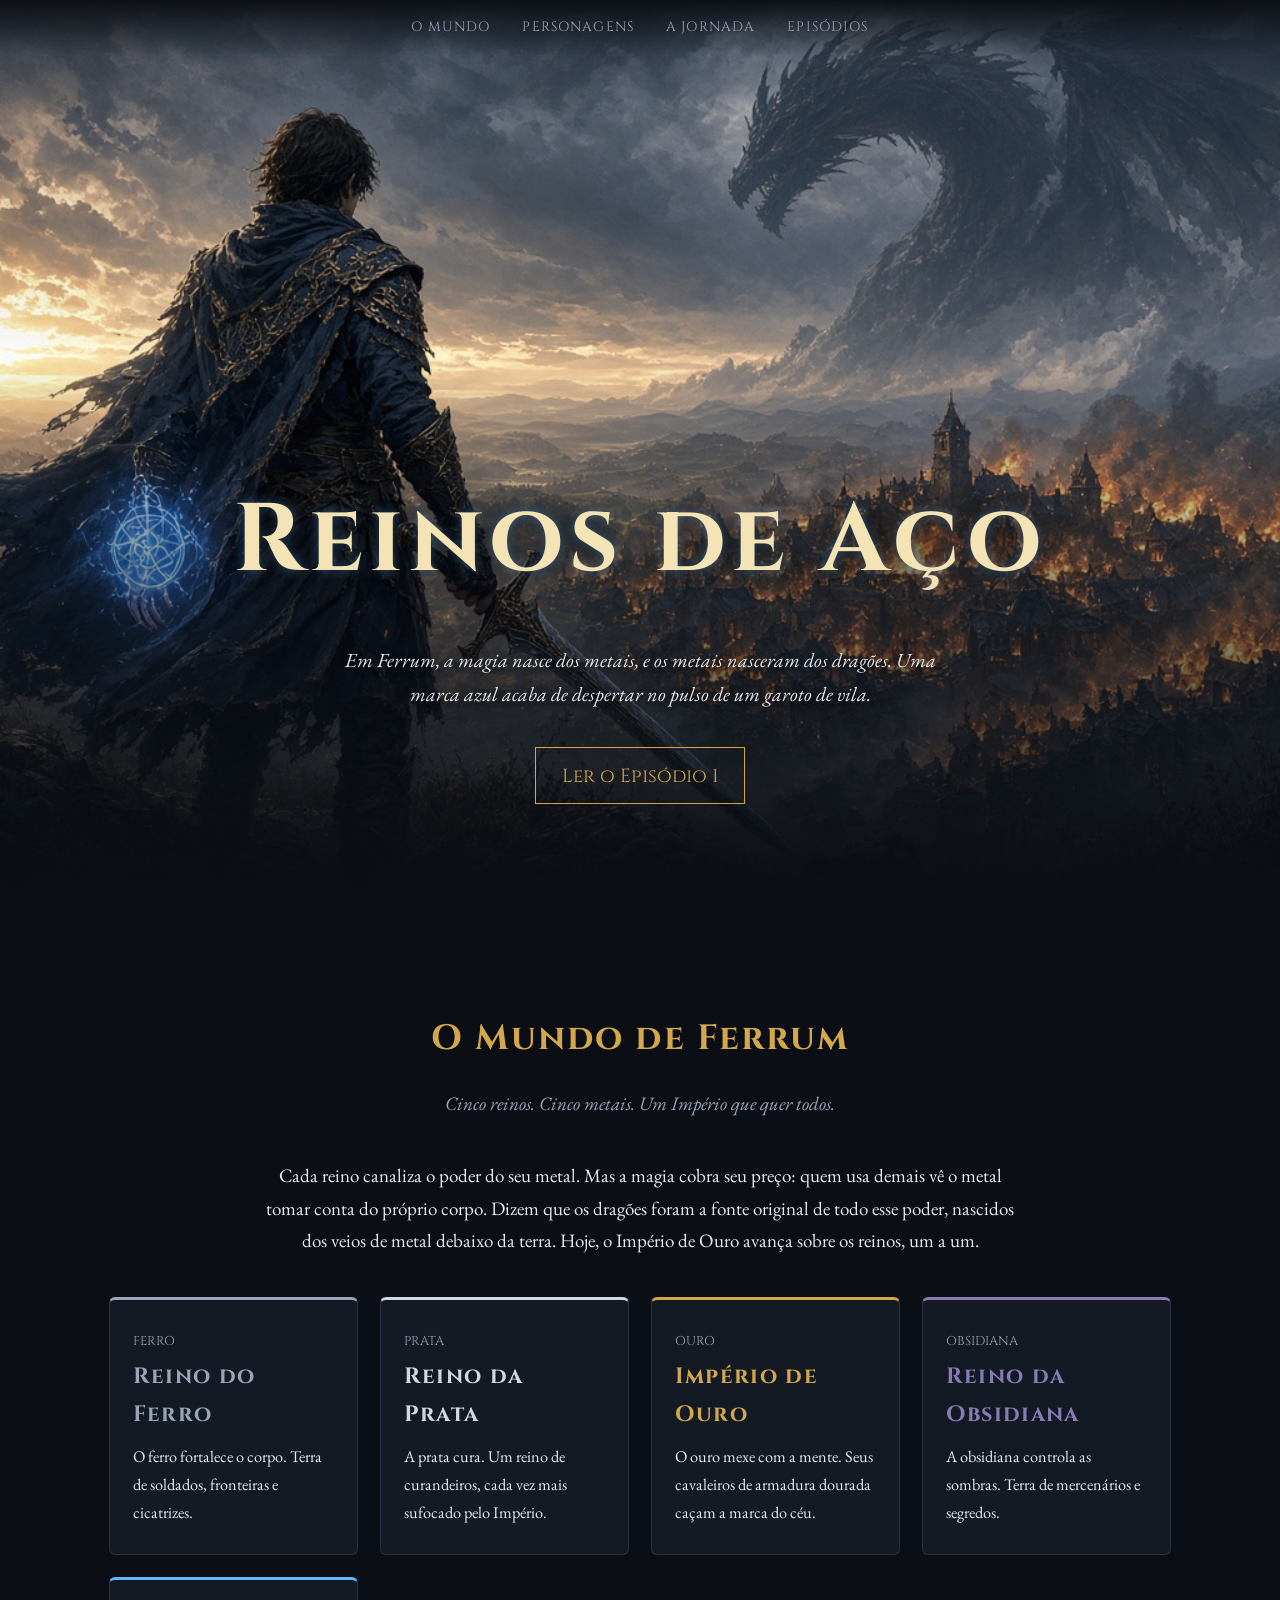
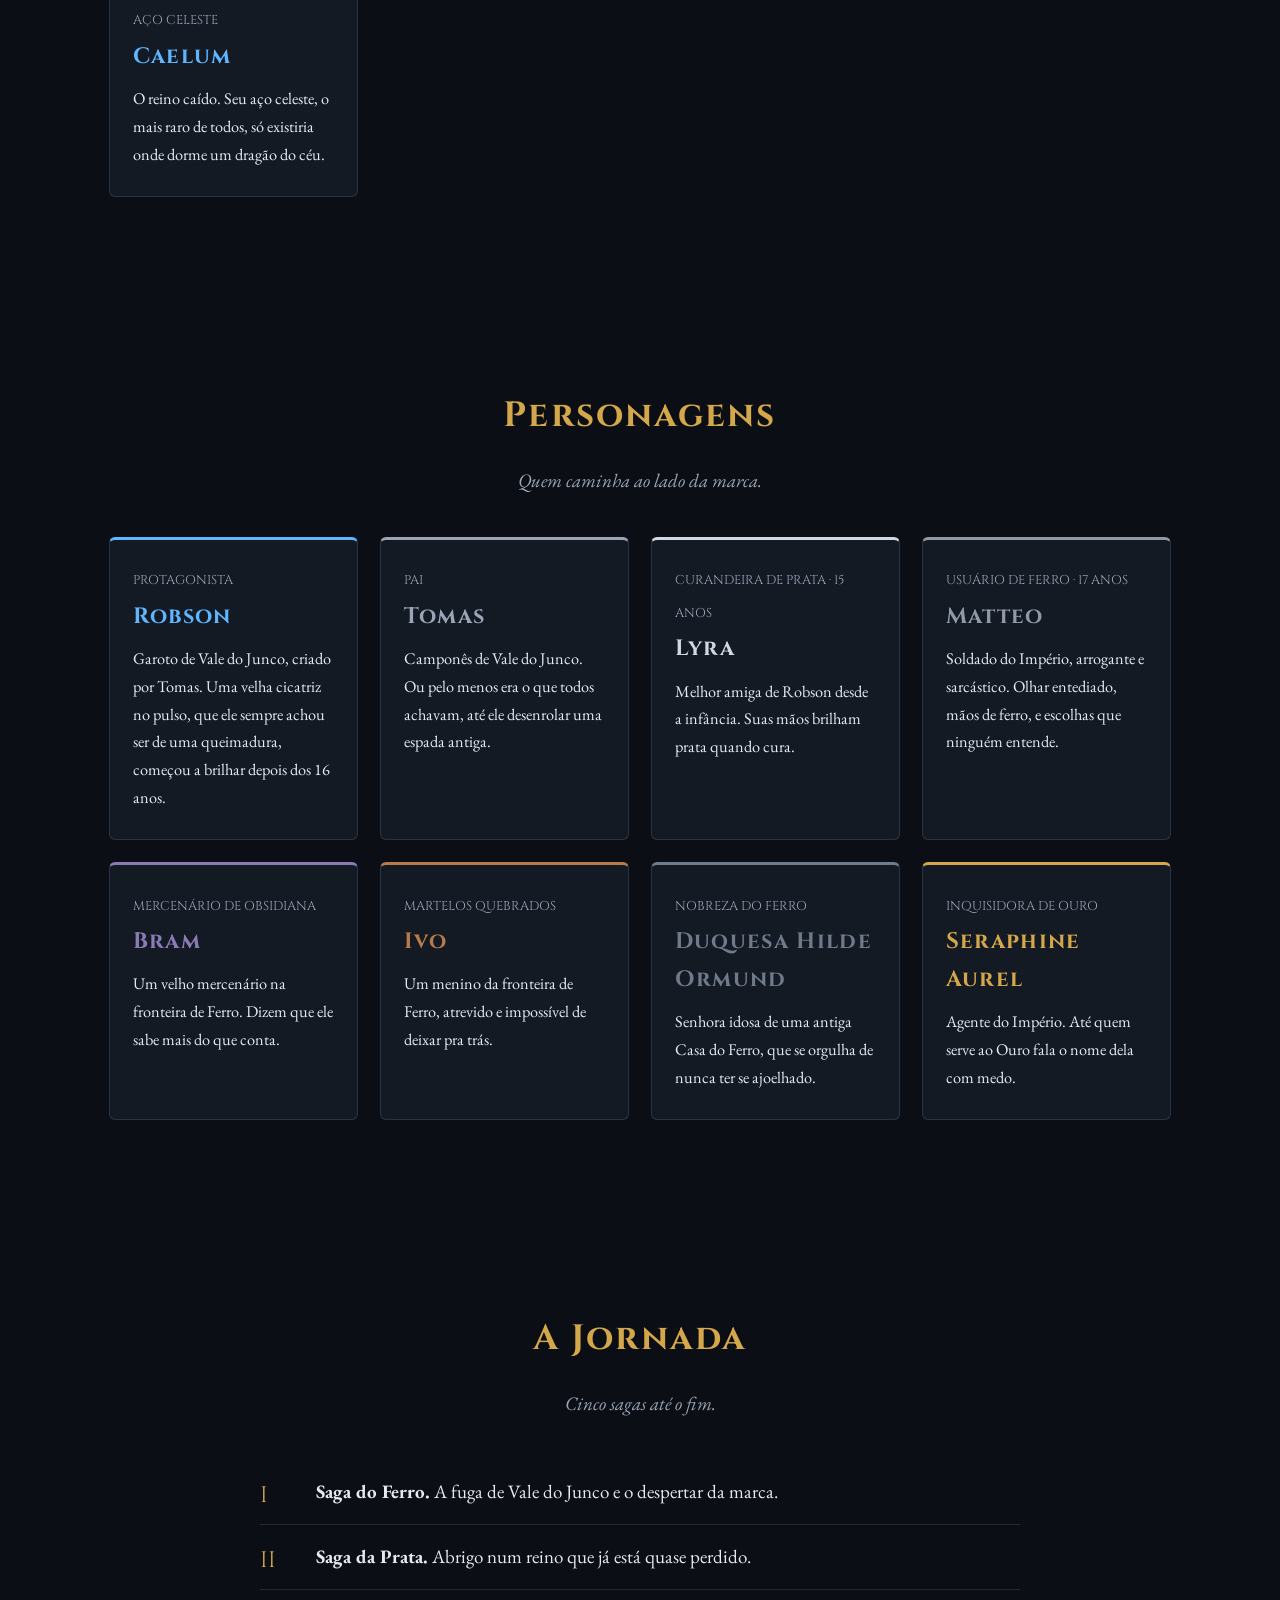
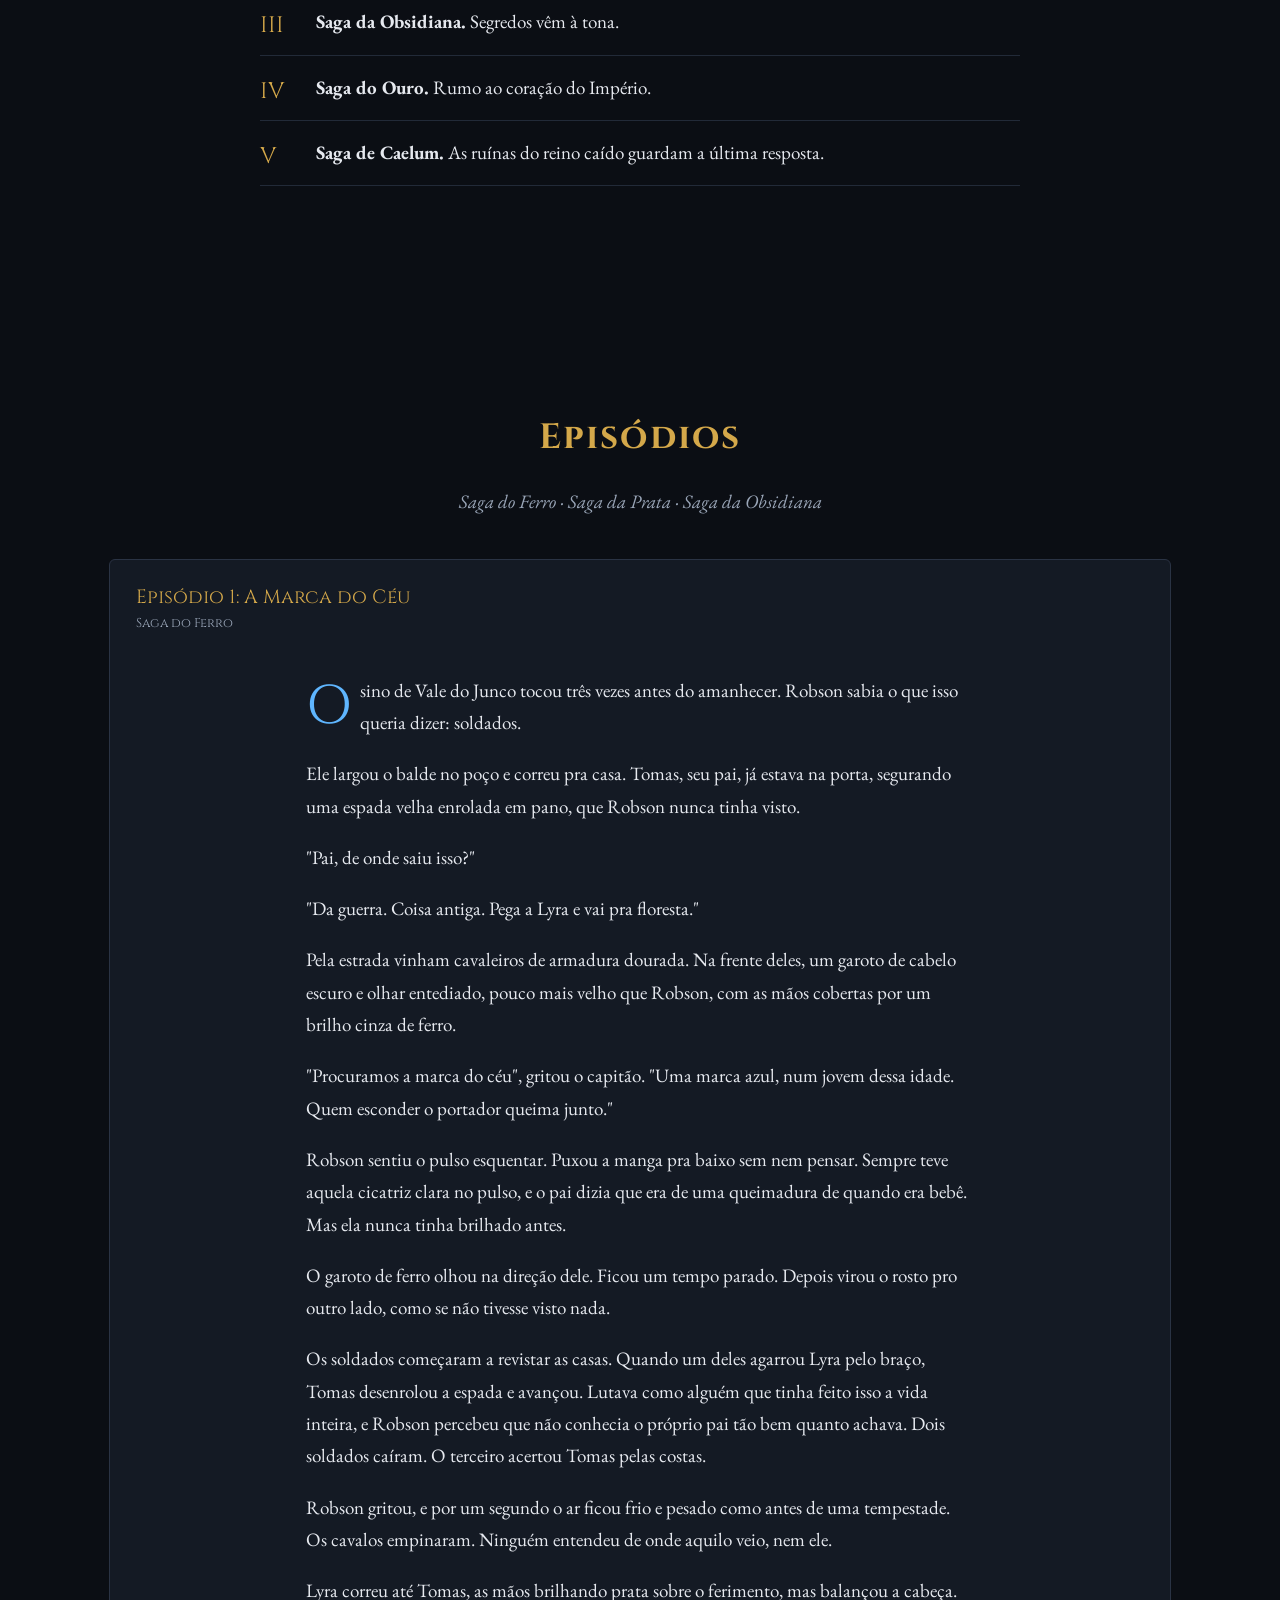
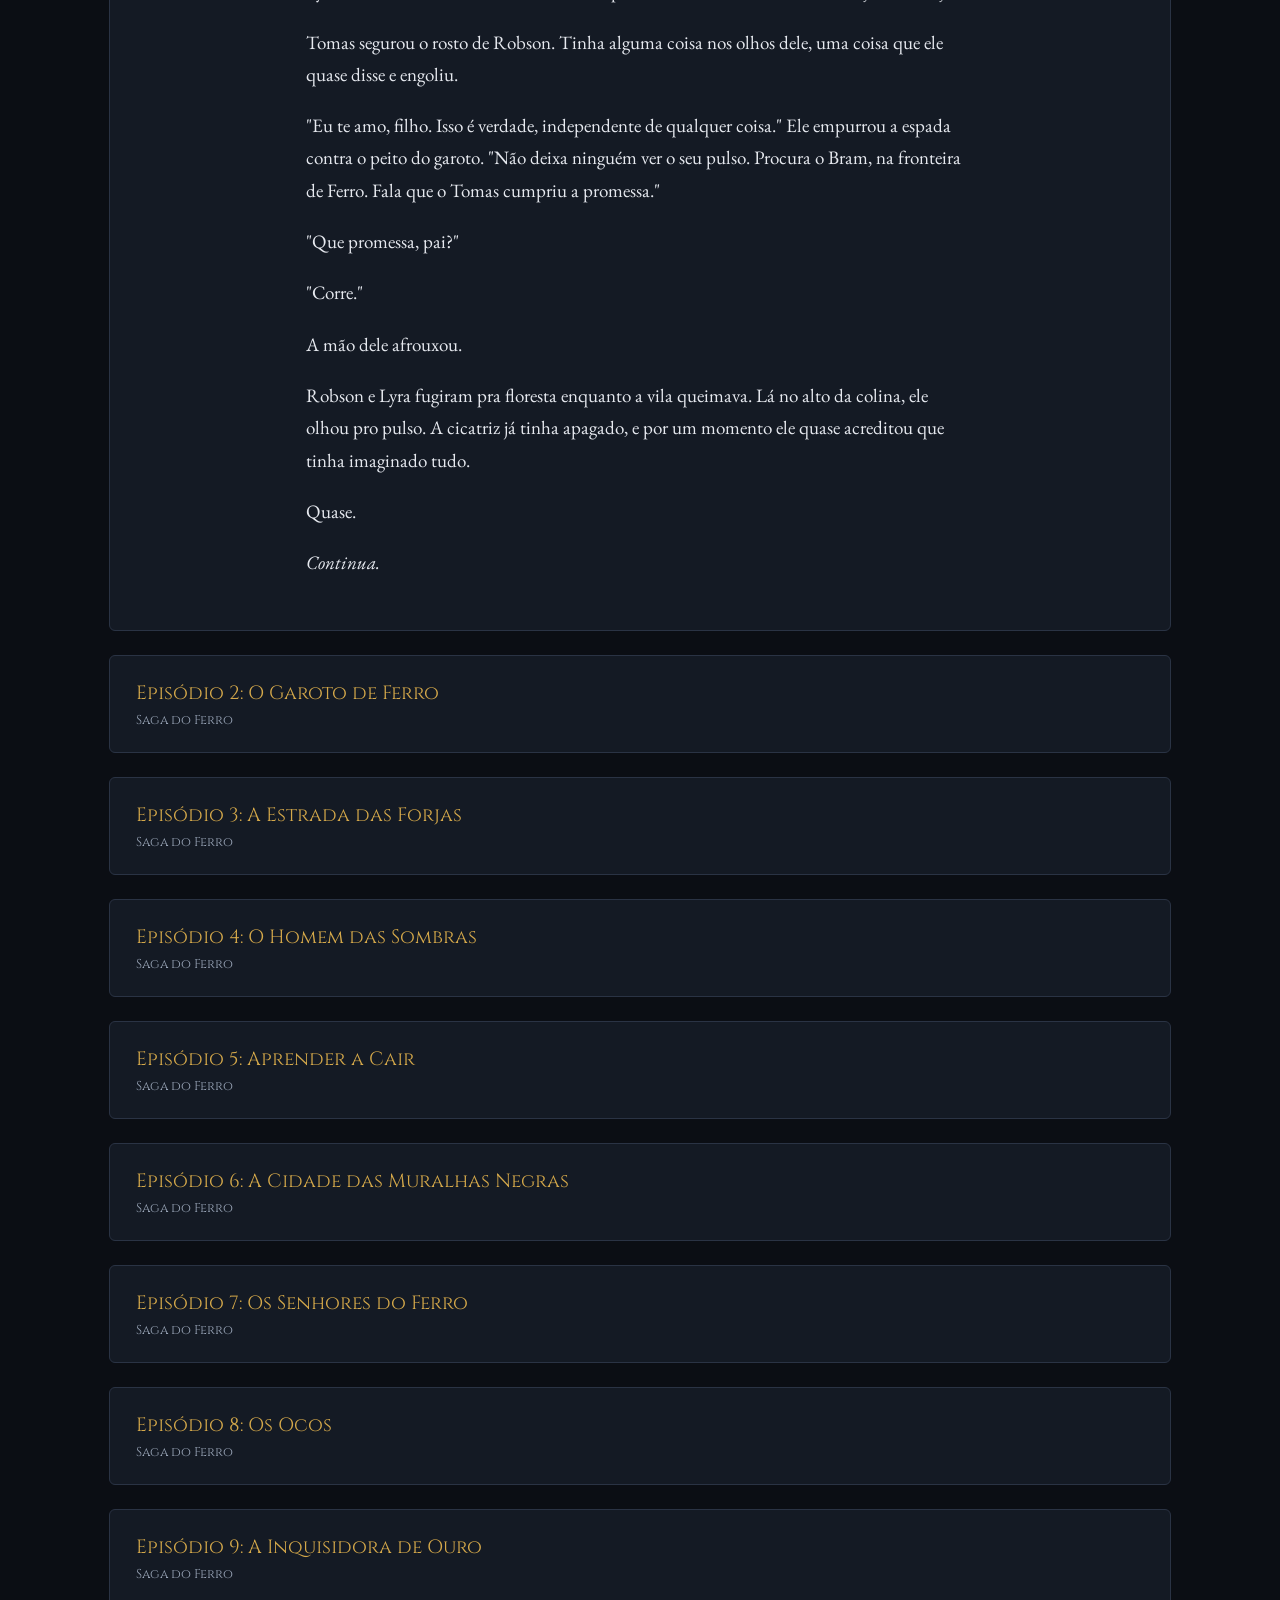
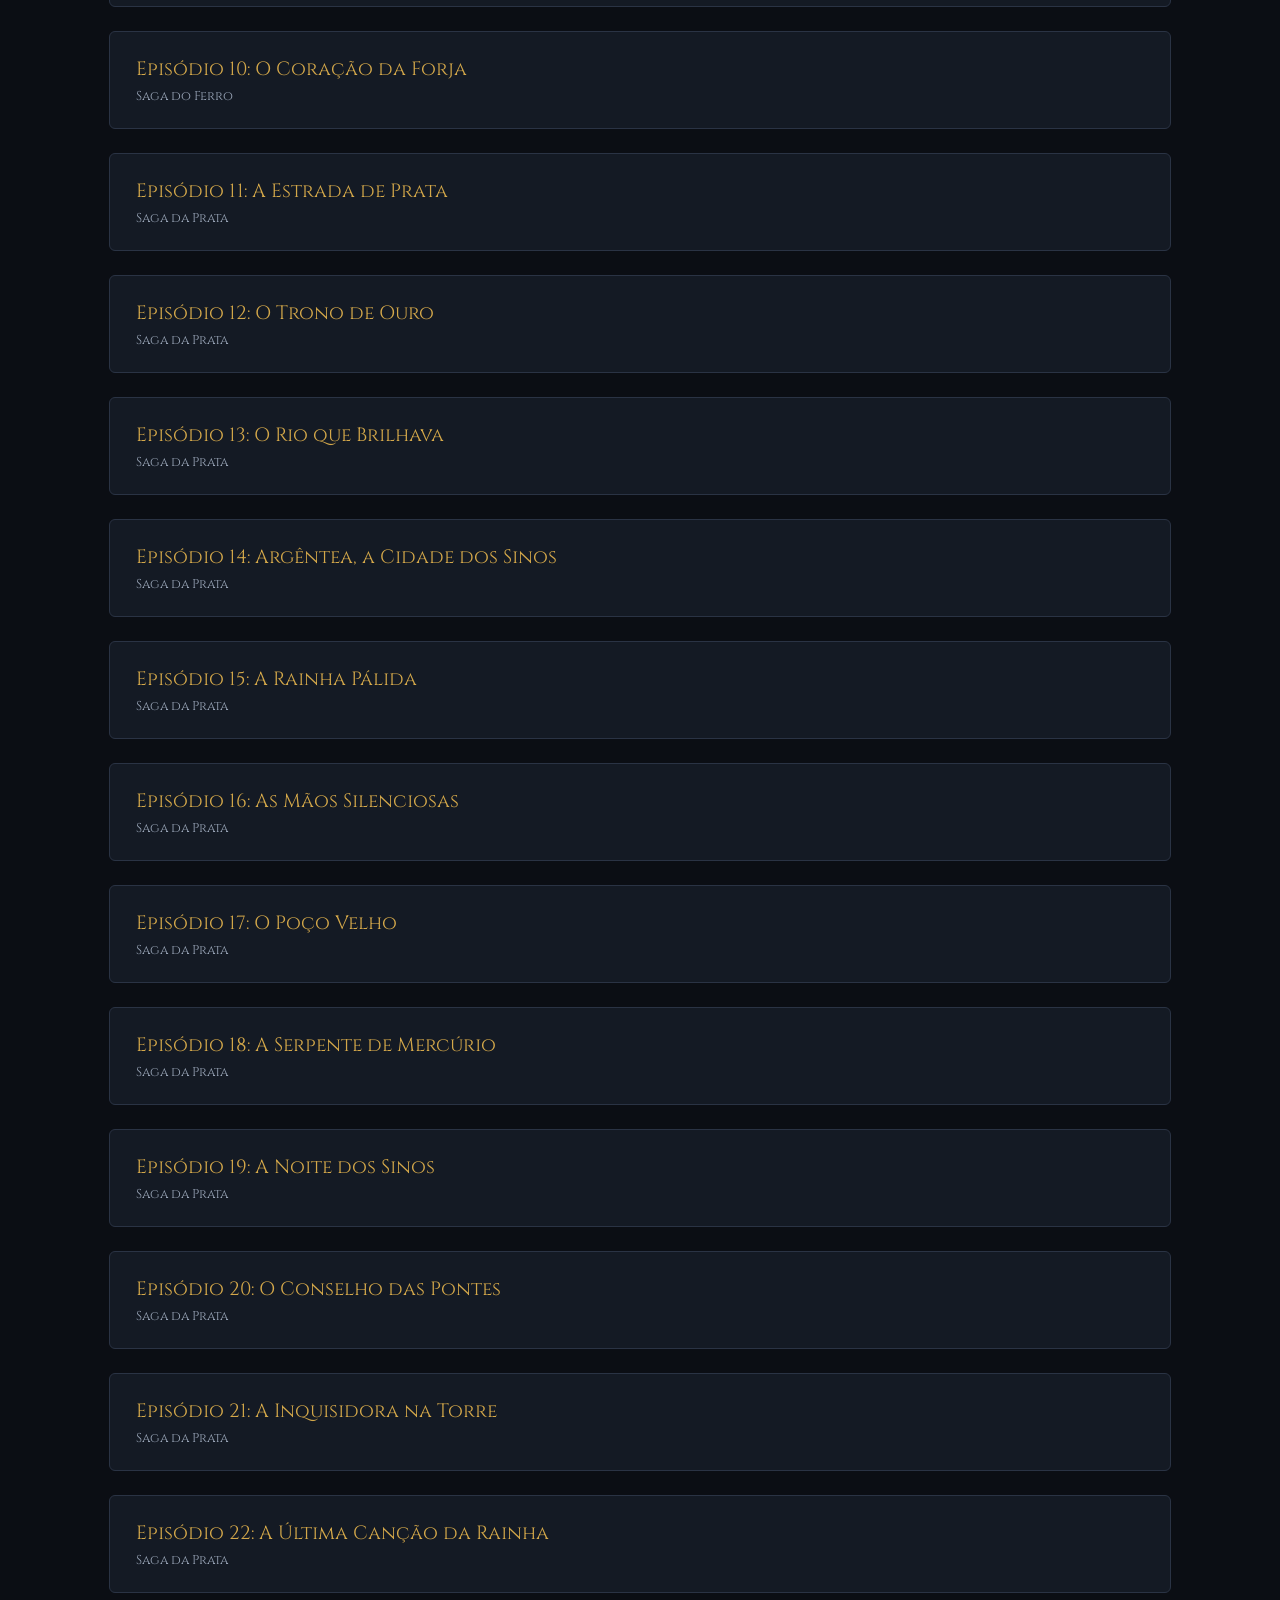
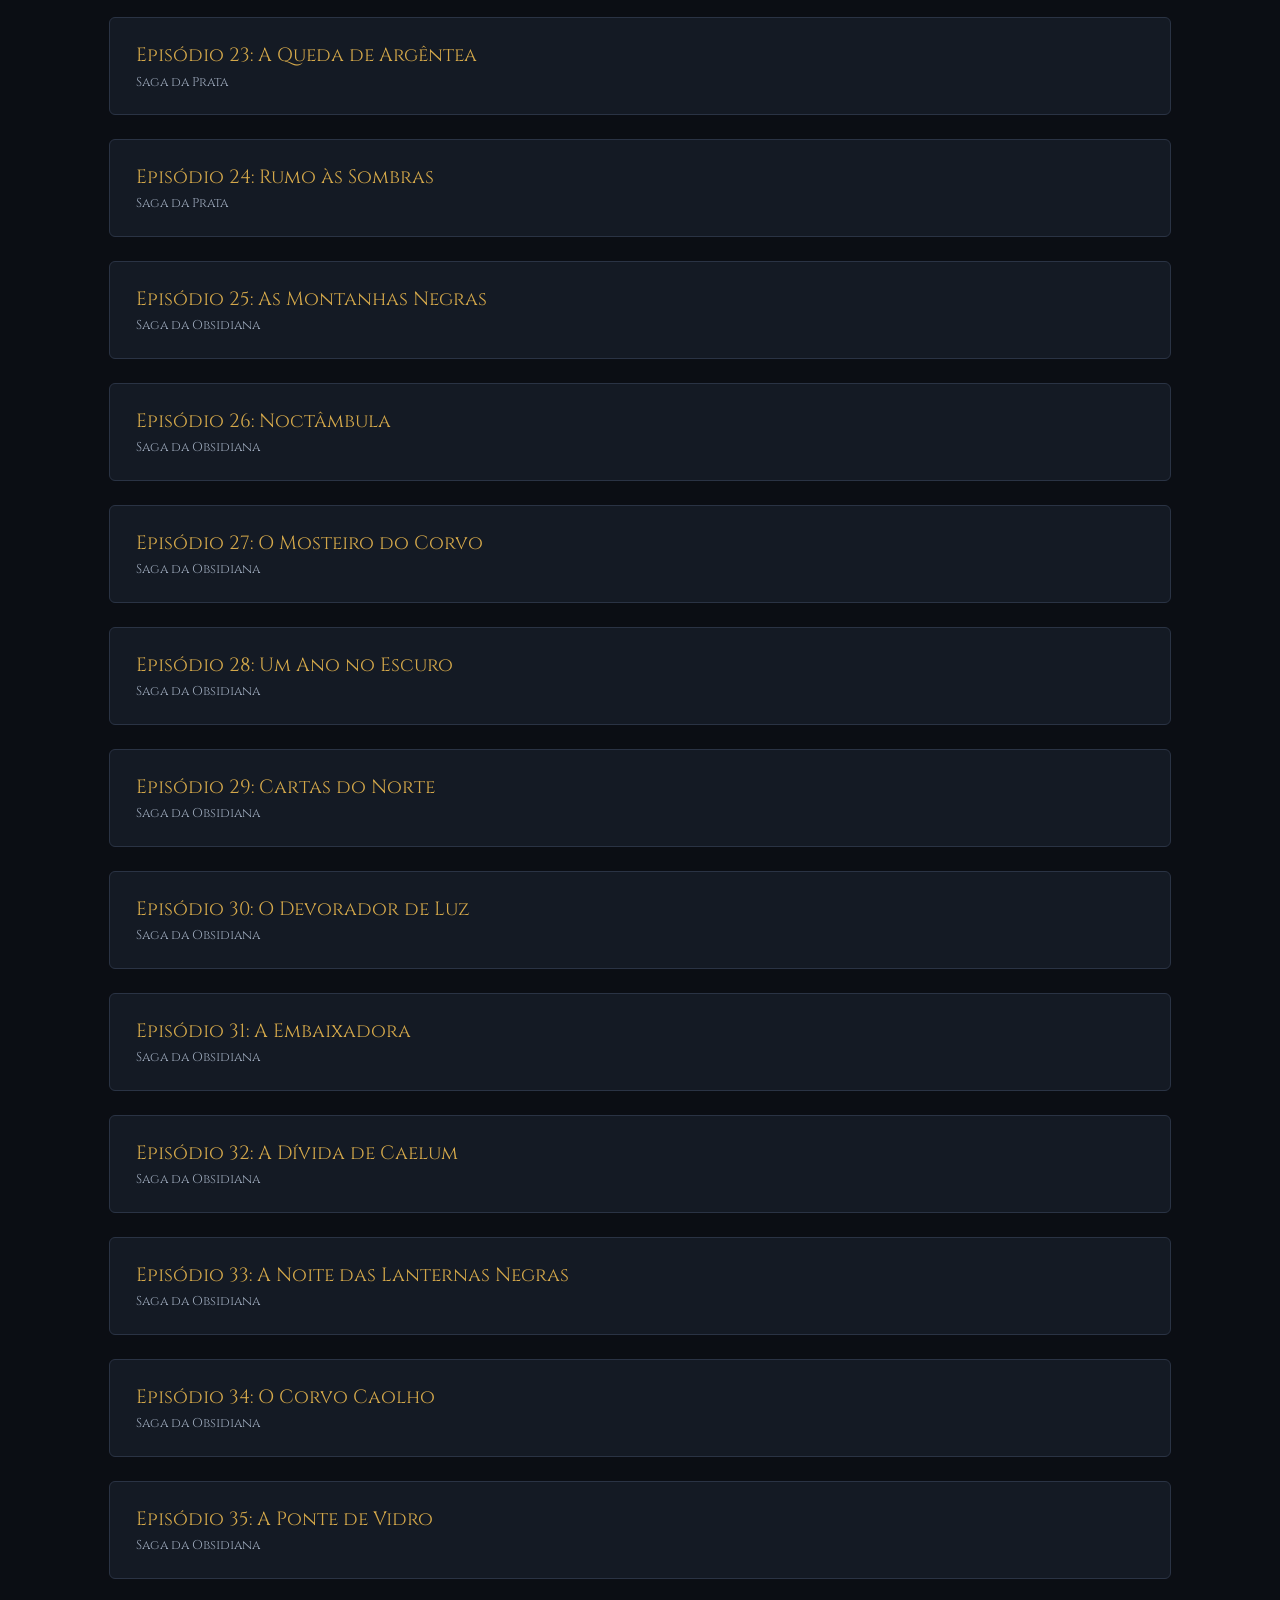
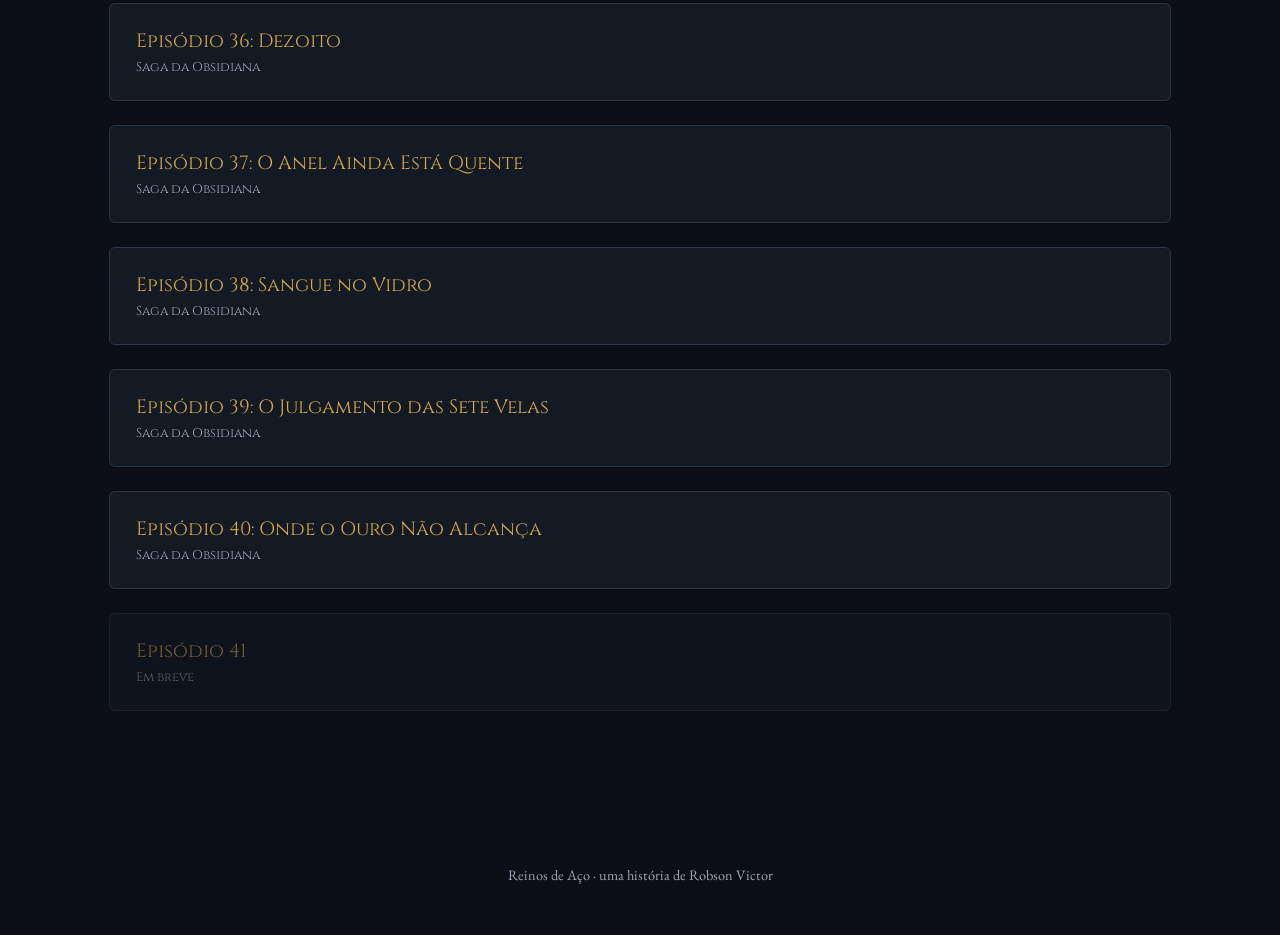
==== commit 802c69d2: "Atualiza site 2026-10-23 05:46" ====
--- a/index.html
+++ b/index.html
@@ -32,7 +32,7 @@
 <li><strong>Saga do Ouro.</strong> Rumo ao coração do Império.</li>
 <li><strong>Saga de Caelum.</strong> As ruínas do reino caído guardam a última resposta.</li>
 </ol></section>
-<section id="episodios"><h2>Episódios</h2><p class="sub">Saga do Ferro · Saga da Prata</p>
+<section id="episodios"><h2>Episódios</h2><p class="sub">Saga do Ferro · Saga da Prata · Saga da Obsidiana</p>
 <!-- Para adicionar um episódio, copie um bloco <details class="episode"> abaixo. -->
 <details class="episode" open><summary>Episódio 1: A Marca do Céu<span>Saga do Ferro</span></summary><div class="text">
 <p>O sino de Vale do Junco tocou três vezes antes do amanhecer. Robson sabia o que isso queria dizer: soldados.</p>
@@ -1035,6 +1035,805 @@
 <p>"Me perdoa, Tomas", disse ele, pra ninguém.</p>
 <p><em>Fim da Saga da Prata.</em></p>
 </div></details>
-<details class="episode soon"><summary>Episódio 25<span>Em breve</span></summary></details>
+<details class="episode"><summary>Episódio 25: As Montanhas Negras<span>Saga da Obsidiana</span></summary><div class="text">
+<p>Em Obsidiana, o sol não nascia. Ele só ficava menos escuro.</p>
+<p>Era o que Bram dizia, e Robson achou que era exagero de velho até atravessar o Passo das Cinzas. Do outro lado das montanhas, o céu era coberto por uma nuvem baixa e permanente, cinza-chumbo, que saía das bocas dos vulcões e nunca ia embora. A luz que passava por ela era fraca, roxa, como fim de tarde o dia inteiro.</p>
+<p>E o chão brilhava.</p>
+<p>Pedra negra, lisa como vidro, cortando a terra em lâminas. Vales inteiros de obsidiana refletindo o céu roxo. Quando o vento passava pelas fendas, as montanhas assobiavam.</p>
+<p>"É lindo", disse Lyra, baixinho.</p>
+<p>"É uma armadilha", disse Matteo. "Olha esse chão. Um tropeço e você abre a perna até o osso."</p>
+<p>"As duas coisas", disse Bram, na frente. "Como tudo aqui."</p>
+<p>Fazia oito dias que eles andavam. Lyra já conseguia caminhar sem ajuda, mas a mão esquerda continuava de prata até o pulso, e ela tinha começado a usar uma luva de couro por cima, porque as pessoas olhavam. A mecha branca no cabelo, ela não escondia. Dizia que era da Nadja.</p>
+<p>Ivo tinha crescido. Ou parecia. Desde Argêntea ele não fazia mais piada. Carregava a mochila da Lyra além da dele e dormia sempre do lado dela, de faca na mão.</p>
+<p>No nono dia, as sombras começaram a se mexer.</p>
+<p>Robson percebeu primeiro pelo canto do olho. A sombra de uma pedra, que devia estar parada, se esticou um palmo. Depois outra. Depois a sombra do próprio Matteo, no chão, se dividiu em duas.</p>
+<p>"Bram."</p>
+<p>"Eu vi. Ninguém saca espada."</p>
+<p>"Você tá brincando?" Matteo já tinha os punhos fechados, cinza de ferro. "Tem alguma coisa no chão, velho!"</p>
+<p>"Tem alguém", corrigiu Bram. "E se você atacar, eles vão te cortar a garganta antes de você piscar. Fica quieto, garoto."</p>
+<p>Das sombras das pedras, saíram pessoas.</p>
+<p>Não chegaram andando. Elas simplesmente estavam ali, como se a escuridão tivesse ficado grossa e virado gente. Doze figuras de capa preta, rosto coberto até os olhos, com máscaras de vidro negro em forma de bico. Nas mãos, lâminas finas de obsidiana, quase transparentes.</p>
+<p>A da frente baixou a máscara. Era uma mulher velha, de cabelo raspado e rosto cheio de tatuagens pretas em forma de penas.</p>
+<p>Ela olhou pro Bram por muito tempo.</p>
+<p>"Dezesseis anos", disse ela. "Você disse que voltava em um."</p>
+<p>"Eu me atrasei, Corva."</p>
+<p>"Se atrasou." A velha riu sem vontade. "Você sempre teve senso de humor de defunto, Bram Corvino."</p>
+<p>Matteo virou a cabeça. "Corvino?"</p>
+<p>Ninguém respondeu. A mulher que Bram chamou de Corva passou por ele e parou na frente do Robson. Ela era mais baixa que ele, mas Robson teve a impressão de estar sendo medido por alguém do tamanho de uma montanha.</p>
+<p>"Mostra", disse ela.</p>
+<p>Robson olhou pro Bram. Bram assentiu.</p>
+<p>Ele desenrolou o pano do pulso. A marca estava apagada, só uma cicatriz pálida em forma de asa. Mas quando a velha encostou o dedo nela, a luz acendeu sozinha. Azul, fria, subindo pelas veias até o cotovelo.</p>
+<p>Os doze mascarados ajoelharam ao mesmo tempo. Na pedra afiada, sem se importar com os joelhos.</p>
+<p>"Levanta, gente", disse Robson, sem graça. "Pelo amor de... levanta!"</p>
+<p>Eles não levantaram.</p>
+<p>Corva soltou o pulso dele. Os olhos dela estavam molhados, mas a voz não tremeu.</p>
+<p>"Bem-vindo a Obsidiana, filho de Caelum. A Ordem do Corvo esperou você por muito tempo."</p>
+<p>"Filho de quem?", perguntou Robson. "Você sabe quem são meus pais?"</p>
+<p>A velha olhou de novo pro Bram, e alguma coisa passou entre eles, rápida e escura.</p>
+<p>"Eu sei o que essa marca é", disse ela, por fim. "O resto não é meu pra contar."</p>
+<p>"Então é de quem?"</p>
+<p>"Vamos", disse Bram, cortando. "Vai escurecer."</p>
+<p>"Já tá escuro!", gritou Ivo.</p>
+<p>"Vai escurecer mais."</p>
+<p>Eles seguiram a Ordem pelo vale de vidro, em fila, pisando só onde os mascarados pisavam. Matteo andava do lado do Robson, quieto. Depois de um tempo, esbarrou o ombro no dele de leve.</p>
+<p>"Filho de Caelum", disse ele, baixinho. "Achei que você fosse só um camponês."</p>
+<p>"Eu sou um camponês."</p>
+<p>"Um camponês que faz doze assassinos ajoelharem." Matteo olhou pra frente, onde Bram andava ao lado da velha, conversando numa língua que ninguém entendia. "E o seu velho tem sobrenome. Você sabia disso?"</p>
+<p>Robson não sabia.</p>
+<p>Lá em cima, na nuvem roxa, um corvo de obsidiana voou em círculo uma vez e desapareceu.</p>
+<p><em>Continua.</em></p>
+</div></details>
+<details class="episode"><summary>Episódio 26: Noctâmbula<span>Saga da Obsidiana</span></summary><div class="text">
+<p>A capital de Obsidiana não ficava em cima da montanha. Ficava dentro dela.</p>
+<p>Noctâmbula tinha sido escavada num vulcão morto, andar por andar, ao longo de mil anos. As ruas eram túneis largos de vidro negro, polidos até brilhar. As casas eram cavernas com portas de ferro. E lá no alto, no centro da cratera, onde antigamente subia a lava, havia um poço de luz: um buraco aberto pro céu roxo, por onde descia a única claridade natural da cidade.</p>
+<p>Chamavam de Olho.</p>
+<p>"Quem mora mais perto do Olho é mais rico", explicou Corva, enquanto eles subiam uma rampa em espiral. "Quem mora no fundo nunca viu o céu. Tem gente lá embaixo que nasceu, casou e morreu sem saber de que cor ele é."</p>
+<p>"E a Ordem mora onde?", perguntou Lyra.</p>
+<p>"No meio. Como sempre."</p>
+<p>Mas antes da Ordem, havia o Conselho.</p>
+<p>O Salão das Sete Velas ficava logo abaixo do Olho. Era redondo, com sete cadeiras de pedra viradas pra uma mesa de vidro. Em seis delas estavam sentados os senhores das Casas de Obsidiana. A sétima era mais alta, mais velha, e nela estava uma mulher pequena, de cabelo branco preso numa trança que descia até o chão.</p>
+<p>A Arconte Isolde Vael.</p>
+<p>Ela tinha governado Obsidiana por quarenta anos, e diziam que nunca tinha perdido uma votação. Não porque fosse amada. Porque sabia o segredo de todo mundo.</p>
+<p>Robson entrou de capuz, no meio dos mascarados da Ordem, fingindo ser um deles. Bram tinha mandado ele não falar. Não olhar pra ninguém. Não mostrar o pulso por nada no mundo.</p>
+<p>E então ele viu quem estava em pé no meio do salão.</p>
+<p>Lorde Garrick Varn.</p>
+<p>O traidor de Ferro. O homem que tinha vendido Bigorna e tentado vender Argêntea. Agora usava uma faixa dourada no peito, com o sol do Império bordado. Embaixador oficial.</p>
+<p>"...e o Imperador lembra com carinho da neutralidade de Obsidiana", dizia ele, com aquele sorriso de quem já está contando o dinheiro. "Por isso pede apenas uma coisa pequena. Um garoto. Dezesseis anos, cabelo escuro, uma cicatriz no pulso. Viaja com um desertor da Legião e uma curandeira com a mão de prata. Foram vistos no Passo das Cinzas há quatro dias."</p>
+<p>Robson sentiu a marca esquentar debaixo do pano. Matteo, do lado dele, parou de respirar.</p>
+<p>"Obsidiana não entrega hóspedes", disse a Arconte, sem levantar a voz.</p>
+<p>"Obsidiana entrega tudo, Arconte. Pelo preço certo." Garrick abriu as mãos. "O Império vai perdoar dois anos de tributo atrasado. E manda mais. Ouro suficiente pra tirar o povo do fundo da montanha e mostrar o céu pra eles."</p>
+<p>Dois dos lordes trocaram olhares. Um deles, um homem de rosto fino e barba pontuda, vestido de veludo cor de vinho, sorriu de leve.</p>
+<p>"É uma oferta generosa, tia", disse ele.</p>
+<p>"É uma coleira, Corvin", respondeu a Arconte. "Ouro sempre é."</p>
+<p>"Talvez o Conselho deva votar."</p>
+<p>"Talvez o Conselho deva lembrar quem ainda está sentada na sétima cadeira."</p>
+<p>Silêncio. A Arconte olhou pro Garrick como quem olha pra um inseto na sopa.</p>
+<p>"Diga ao seu Imperador que se o garoto aparecer, eu aviso."</p>
+<p>"A senhora vai avisar?"</p>
+<p>"Eu disse que aviso. Não disse quando."</p>
+<p>Garrick fez uma reverência que era quase um insulto e saiu. Os lordes foram saindo um por um. No fim, só ficou a Arconte, e um rapaz alto que tinha passado a sessão inteira em pé atrás da cadeira dela.</p>
+<p>Ele tinha uns dezenove anos. Cabelo preto curto, olhos cinzentos, um rosto sério que ficava muito mais novo quando ele sorria. E ele sorriu, olhando direto pro Robson, que ainda estava de capuz no meio dos mascarados.</p>
+<p>"Pode tirar, Caelum", disse o rapaz. "A minha avó viu você desde que entrou."</p>
+<p>Robson tirou o capuz devagar.</p>
+<p>A Arconte não parecia surpresa. Parecia cansada.</p>
+<p>"Lucan Vael", disse ela, apontando o rapaz. "Meu neto. Meu herdeiro. E muito mais tagarela do que deveria." Ela olhou pro Bram. "Você trouxe um incêndio pra dentro da minha montanha, Corvino."</p>
+<p>"Eu trouxe o que a gente prometeu proteger."</p>
+<p>"A Ordem prometeu. Eu nunca prometi nada." A velha suspirou. "Mas o Garrick Varn me chamou de vendida no meu próprio salão, e o meu sobrinho Corvin sorriu. Isso eu não perdoo." Ela se levantou, apoiada numa bengala de vidro. "O garoto fica. Escondido, no mosteiro. Se o Império descobrir, eu nunca ouvi falar dele."</p>
+<p>"É justo", disse Bram.</p>
+<p>"Não é. Mas é o que tem."</p>
+<p>Quando eles saíram do salão, Lucan alcançou o Robson no corredor.</p>
+<p>"Ei. Desculpa pela minha avó. Ela gosta de gente que tem medo dela."</p>
+<p>"Eu tenho medo dela."</p>
+<p>Lucan riu. Era uma risada boa, solta, a primeira que Robson ouvia naquela montanha.</p>
+<p>"Então ela vai gostar de você." Ele estendeu a mão. "Bem-vindo a Noctâmbula. Se precisar de alguém que conheça os túneis, ou de um bom vinho escondido, sou eu."</p>
+<p>Robson apertou a mão dele. Atrás deles, Matteo cruzou os braços.</p>
+<p>"Ele é muito simpático", disse Matteo depois, quando estavam sozinhos.</p>
+<p>"Ele foi educado."</p>
+<p>"Foi isso que eu disse."</p>
+<p>E Robson, mesmo com tudo, riu.</p>
+<p><em>Continua.</em></p>
+</div></details>
+<details class="episode"><summary>Episódio 27: O Mosteiro do Corvo<span>Saga da Obsidiana</span></summary><div class="text">
+<p>O mosteiro da Ordem ficava numa caverna tão funda que nem o Olho iluminava. As únicas luzes eram velas pretas, que queimavam com uma chama roxa e quase não clareavam nada.</p>
+<p>"A primeira lição", disse Corva na primeira manhã, "é que você não precisa enxergar pra ver."</p>
+<p>E apagou a vela.</p>
+<p>Robson passou os primeiros dez dias no escuro total. Numa cela de pedra, sem janela, sem luz, sem som. Comia o que deixavam na porta. Dormia quando cansava. Perdia a noção do tempo.</p>
+<p>E toda vez que a marca acendia sozinha, de medo, de raiva, de saudade, a voz da velha vinha de algum lugar do escuro.</p>
+<p>"Apaga."</p>
+<p>"Eu não sei apagar!"</p>
+<p>"Então aprende. Uma luz que acende sozinha é um farol. E farol, em tempo de guerra, só serve pra mostrar pro inimigo onde mirar."</p>
+<p>No décimo dia, ele conseguiu. Respirou fundo, pensou no Tomas cortando lenha, no barulho do rio de Vale do Junco, e a luz foi diminuindo devagar até virar uma brasa fria dentro do pulso. Apagada, mas viva.</p>
+<p>Quando a porta abriu, Corva estava do lado de fora, com uma vela acesa.</p>
+<p>"Agora", disse ela, "acende de propósito."</p>
+<p>Ele acendeu. E pela primeira vez, a luz não subiu pelo braço inteiro como um incêndio. Ficou só na mão, firme, azul, obediente.</p>
+<p>"O que é isso?", perguntou ele. "Sério. O que é essa coisa?"</p>
+<p>Corva sentou no chão de pedra, do lado dele.</p>
+<p>"Os outros metais vêm dos veios. Ferro, prata, ouro, obsidiana. A gente toca o metal e o metal empresta o poder. Mas o aço celeste não tem veio. Ele nasce onde um dragão do céu dorme. E a marca..." ela tocou o pulso dele, "...não é metal nenhum. É o dragão reconhecendo alguém. Antigamente, em Caelum, os dragões escolhiam famílias. E as famílias carregavam a marca."</p>
+<p>"Quais famílias?"</p>
+<p>"Muitas. Já foram muitas." A voz dela ficou baixa. "Agora, que eu saiba, sobrou uma pessoa."</p>
+<p>"Eu."</p>
+<p>"Você."</p>
+<p>"E você sabe quem eram os meus pais."</p>
+<p>Corva olhou pra vela. Não respondeu.</p>
+<p>"Por que ninguém me fala nada?", Robson levantou a voz, e a marca brilhou mais forte sem ele querer. "O Tomas morreu sem falar. A Nadja morreu antes de contar pra Lyra. Agora você e o Bram ficam trocando olhares como se eu fosse criança!"</p>
+<p>"Apaga", disse Corva, calma.</p>
+<p>Ele apagou. Com raiva, mas apagou.</p>
+<p>"Porque existe gente que mataria você só por saber o seu nome verdadeiro", disse a velha. "E existe gente que usaria você pra queimar o mundo. E nesse momento, garoto, você não sabe nem segurar a própria luz. Quando você souber, a gente conversa."</p>
+<p>Enquanto Robson aprendia a não brilhar, os outros também encontravam o seu lugar no mosteiro.</p>
+<p>Lyra descobriu a biblioteca. Era uma caverna inteira de livros, rolos e mapas, guardados pela Ordem por séculos, e ela passava dias lá dentro com uma vela, procurando qualquer coisa sobre Argêntea, sobre uma princesa chamada Elara, sobre uma lua de prata partida em duas.</p>
+<p>Matteo descobriu que os mascarados lutavam melhor do que ele. Isso ele não aceitou bem. Passou a treinar com eles todo dia, apanhando, levantando, apanhando de novo, até conseguir derrubar um. Depois dois. Depois parou de contar.</p>
+<p>E Ivo descobriu os corvos.</p>
+<p>Eram de verdade, não de sombra. Dezenas de corvos negros que moravam numa torre de vidro no alto do mosteiro e levavam mensagens pra todo canto de Ferrum. Ivo passava as tardes lá, dando comida pra eles, aprendendo os nomes. Um deles, um corvo grande e caolho, começou a seguir o menino pra todo lado.</p>
+<p>"Ele chama Capitão", disse Ivo, todo orgulhoso.</p>
+<p>"Quem deu esse nome?", perguntou Lyra.</p>
+<p>"Eu. Em homenagem à Nadja."</p>
+<p>Lyra precisou virar o rosto.</p>
+<p>Uma noite, depois de quase um mês, Robson saiu da cela e encontrou o Bram sozinho na torre dos corvos, olhando pro Olho lá em cima.</p>
+<p>"Corvino", disse Robson.</p>
+<p>Bram não se virou.</p>
+<p>"Era o nome da minha família. Agora é só o meu. Os Corvino fundaram essa Ordem, há quatrocentos anos, pra proteger os segredos de Caelum. Meu avô, meu pai, eu." Ele fez uma pausa. "Eu fui o último Corvino a pisar em Caelum antes de ela cair."</p>
+<p>"Você estava lá?"</p>
+<p>"Estava."</p>
+<p>"Você viu... os meus pais?"</p>
+<p>Bram virou, enfim. O rosto dele, à luz das velas roxas, parecia mais velho do que nunca.</p>
+<p>"Eu vi o fogo, garoto. Só isso. Vai dormir."</p>
+<p>Robson foi. Mas no caminho, ele olhou pra trás, e viu Bram tirar do casaco a carta velha de selo de dragão. Ele não leu. Só segurou, com força, como quem segura uma faca pela lâmina.</p>
+<p><em>Continua.</em></p>
+</div></details>
+<details class="episode"><summary>Episódio 28: Um Ano no Escuro<span>Saga da Obsidiana</span></summary><div class="text">
+<p>O tempo em Noctâmbula passava diferente. Sem sol, sem estações, sem céu de verdade, os dias grudavam uns nos outros. Robson nem lembrou do próprio aniversário. Foi a Lyra que apareceu na cela dele, três meses depois da chegada, com um bolo pequeno e torto, feito na cozinha do mosteiro.</p>
+<p>"Dezessete", disse ela. "Feliz aniversário, camponês."</p>
+<p>"Não me chama de camponês. Só o Matteo pode."</p>
+<p>"Ah, é? Só ele pode?" Ela levantou uma sobrancelha. "Que interessante."</p>
+<p>Ele jogou um travesseiro nela.</p>
+<p>Muita coisa mudou no ano que veio depois daquele bolo.</p>
+<p>Robson aprendeu a controlar a marca. Não completamente, ninguém controlava completamente, dizia Corva, mas o suficiente. Conseguia acender só a ponta dos dedos. Conseguia fazer o frio sair da espada sem congelar a própria mão. E numa noite, sozinho no pátio, conseguiu fazer uma coisa que nem Corva tinha visto: segurou a luz por tanto tempo que a neve começou a cair. Neve, numa caverna, dentro de um vulcão. Caiu do nada, fininha, em volta dele, e derreteu quando a luz apagou.</p>
+<p>Lyra virou outra pessoa. A mão de prata não piorou, mas também não voltou. Ela aprendeu a curar sem tocar, só com a luz, e os monges começaram a mandar pra ela os feridos que ninguém mais conseguia salvar. E na biblioteca ela encontrou, num registro velho da Ordem, uma linha só: <em>A princesa de Argêntea passou pelo Passo das Cinzas na primavera do ano do fogo, ferida, com um bebê, rumo ao oeste.</em></p>
+<p>Rumo ao oeste. Onde ficava Vale do Junco.</p>
+<p>Ela não falou disso com ninguém além do Robson. E nem com ele por muito tempo.</p>
+<p>Ivo cresceu de verdade. Ficou mais alto que a Lyra, a voz começou a falhar, e ele virou o mensageiro oficial da torre dos corvos. O Capitão, o corvo caolho, dormia no ombro dele.</p>
+<p>E Matteo...</p>
+<p>Matteo e Robson aconteceram devagar.</p>
+<p>Não teve um momento. Teve muitos pequenos. Teve Matteo aparecendo na porta da cela dele no fim do treino, suado e cheio de hematomas, e sentando no chão sem pedir licença. Teve Robson costurando o casaco do Matteo, mal, com pontos tortos, e Matteo usando assim mesmo. Teve as noites no telhado do mosteiro, de onde dava pra ver um pedacinho do Olho, falando de nada e de tudo.</p>
+<p>Matteo contou da infância nos bairros de fundição de Solária, onde o céu era amarelo de fumaça. Da mãe, que trabalhava numa fundição do Império e morreu de pó nos pulmões quando ele tinha nove anos. Da irmã mais nova, Nina, que ficou num orfanato da Legião quando ele foi recrutado. Que ele mandava metade do soldo pra ela todo mês.</p>
+<p>"E agora?", perguntou Robson.</p>
+<p>"Agora eu sou desertor. Não mando mais nada." Matteo ficou olhando o céu. "Ela tem doze anos. Deve achar que eu morri."</p>
+<p>"A gente vai buscar ela. Um dia."</p>
+<p>"Você fala isso como se fosse fácil."</p>
+<p>"Não é fácil. Eu só falo como se fosse acontecer."</p>
+<p>Matteo olhou pra ele por muito tempo. Depois deitou a cabeça no ombro do Robson, sem dizer nada. E ficou ali até a vela apagar.</p>
+<p>Eles se beijavam muito. Nos corredores, quando ninguém via. Na torre dos corvos, até o Ivo chegar gritando "de novo não!". No pátio, depois de lutar, ofegantes, rindo. Mas toda vez que as mãos ficavam ousadas demais, toda vez que o beijo ficava mais fundo e a noite ficava mais quente, Matteo parava. Encostava a testa na dele e respirava.</p>
+<p>"Ainda não", dizia ele.</p>
+<p>"Por quê?"</p>
+<p>"Porque você tem dezessete e uma marca que congela as coisas quando fica nervoso." Ele sorria. "E porque eu quero que seja quando você tiver certeza. Não por causa de uma noite com vinho roubado do Lucan."</p>
+<p>"Eu tenho certeza."</p>
+<p>"Então espera mais um pouco. Eu não vou a lugar nenhum."</p>
+<p>Robson ia lembrar dessa frase depois. Muitas vezes.</p>
+<p>Lucan Vael virou parte da vida deles também. Aparecia no mosteiro com vinho, com notícias do Conselho, com mapas dos túneis mais fundos de Noctâmbula. Ensinou Robson a jogar Corvos e Velas, um jogo de tabuleiro de vidro que os nobres usavam pra apostar terras. Perdeu todas as partidas de propósito. E falava, sem parar, sobre o dia em que ia ser Arconte e acabar com o tributo ao Império.</p>
+<p>"Você vai arrumar briga com o Imperador", disse Robson.</p>
+<p>"Alguém tem que arrumar." Lucan mexeu uma peça. "Você arrumou."</p>
+<p>Do lado de fora da montanha, o mundo não esperou.</p>
+<p>O Império terminou de ocupar Prata. Depois Ferro. A Duquesa Hilde Ormund ainda resistia nas montanhas do norte de Ferro, com o que restava dos Martelos Quebrados, mas cada mês chegavam menos notícias dela. As caravanas de mercenários de Obsidiana passaram a voltar do sul sem a metade dos homens.</p>
+<p>E dos confins do norte, de muito além de Ferrum, chegou um corvo que nenhum monge reconheceu.</p>
+<p>Ele trazia uma mensagem curta, com o selo de uma torre cinzenta. Corva leu e queimou na hora, mas Ivo, que estava do lado, conseguiu ver duas palavras antes do fogo.</p>
+<p><em>Os Colossos.</em></p>
+<p><em>Continua.</em></p>
+</div></details>
+<details class="episode"><summary>Episódio 29: Cartas do Norte<span>Saga da Obsidiana</span></summary><div class="text">
+<p>Muito ao norte de Ferrum, depois das últimas florestas e das últimas aldeias, onde o mapa dos reinos simplesmente acabava, a terra se abria numa ferida.</p>
+<p>Chamavam de Fosso de Prata Morta.</p>
+<p>Era uma fenda de quilômetros, funda demais pra ver o fundo, atravessando o mundo de leste a oeste. E em cima dela, como uma cicatriz costurada, corria a muralha. Não era de pedra. Era de metal congelado, cinza-esbranquiçado, sem brilho nenhum, tão alta que as nuvens batiam nela. Ninguém lembrava quem tinha feito. Ninguém sabia como.</p>
+<p>Do outro lado, ficava a Terra Muda. O lugar onde a magia dos metais não funcionava.</p>
+<p>E na muralha, vivia a Guarda Cinzenta.</p>
+<p>O Velho Harald subiu os trezentos degraus da Torre do Corvo Branco com os joelhos rangendo. Lá em cima, o vento cortava como faca. Ele se debruçou no parapeito e olhou pra Terra Muda, pra planície branca de gelo e pedra que se estendia até o horizonte.</p>
+<p>E viu de novo.</p>
+<p>Lá longe, no meio da neve, uma montanha que não estava lá no inverno passado. Uma montanha que, se você olhasse por tempo suficiente, respirava.</p>
+<p>"Mais uma", disse o rapaz que guardava a torre. Ele tinha uns vinte anos, cabelo raspado, um olho roxo de briga. "Essa é a terceira, Velho. A primeira já andou dois quilômetros desde o outono."</p>
+<p>"Eu sei contar, garoto."</p>
+<p>"Os outros Velhos vão fazer alguma coisa?"</p>
+<p>Harald riu. Era uma risada feia, de quem já viu coisa demais.</p>
+<p>"Os outros Velhos estão ocupados demais decidindo quem vai pra cama deles hoje à noite pra ganhar a ração dobrada." Ele cuspiu por cima do parapeito. "Os Colossos de Geada estão acordando, e a Guarda Cinzenta tá brigando por cobertor."</p>
+<p>Ele mandou a mensagem naquela noite. Pros reinos do sul. Pra Ordem do Corvo, que ainda era a única que respondia às cartas da muralha. E, contra todo o bom senso, pro próprio Imperador.</p>
+<p><em>Os Colossos se movem. Precisamos de homens. Precisamos de fogo. Precisamos saber o que vocês fizeram com os dragões.</em></p>
+<hr>
+<p>Em Solária, o Imperador leu a carta sentado no trono, de máscara, de luvas, sem nenhuma pressa.</p>
+<p>"Os velhos da muralha estão com medo de montanhas", disse ele, e entregou a carta pra um secretário. "Queima."</p>
+<p>"Majestade", disse Seraphine, de joelhos na base da escada. "Com todo o respeito. Os livros do meu pai falavam dos Colossos. Diziam que eles só acordavam quando..."</p>
+<p>"Quando os dragões paravam de cantar. Eu li os mesmos livros, Inquisidora. Eu dei aqueles livros pro seu pai." A máscara se inclinou. "É exatamente por isso que eu preciso do garoto. Com o dragão acordado e obediente, os Colossos voltam a dormir. Sem o garoto, o dragão continua dormindo, e os Colossos continuam acordando. Simples."</p>
+<p>"Faz mais de um ano que ele está em Obsidiana."</p>
+<p>"Eu sei."</p>
+<p>"O Garrick Varn não conseguiu nada. A Arconte ri na cara dele."</p>
+<p>"Eu sei." O Imperador se levantou. "Por isso você vai pra lá."</p>
+<p>Seraphine baixou a cabeça. "Sim, Majestade."</p>
+<p>"Você vai ser a nova embaixadora. O Garrick fica, como seu assistente, ele vai odiar." Uma pausa. "Você vai convencer o Conselho. Ou vai convencer o sobrinho da Arconte, que já está convencido pela metade. E vai me trazer o garoto antes do inverno."</p>
+<p>"E se a Arconte não ceder?"</p>
+<p>O Imperador desceu os sete degraus. Parou bem na frente dela. Seraphine sentiu o peso da mente dele, enorme, encostando na dela, tão forte que doía.</p>
+<p>"Velhas morrem, Seraphine. É a coisa mais natural do mundo."</p>
+<p>Ela saiu do salão sem conseguir sentir as pernas.</p>
+<p>No quarto, sozinha, ela abriu uma caixa de madeira que guardava debaixo da cama. Dentro, havia um livro de capa gasta, cheio de desenhos de uma asa de luz, com anotações na letra do pai dela. E entre as páginas, uma pena preta de obsidiana. Igual à que tinha aparecido na cela de Argêntea.</p>
+<p>Essa era mais velha. Muito mais velha. O pai dela tinha guardado a vida inteira.</p>
+<p>Na primeira página do livro, numa letra que não era a do pai, alguém tinha escrito, havia muito tempo:</p>
+<p><em>Pro Aurel, que salvou minha vida em Caelum. Eu te devo uma. B.C.</em></p>
+<p>Seraphine fechou o livro.</p>
+<p>"Ainda não", ela repetiu baixinho, as palavras do bilhete. "Deixa ele chegar a Obsidiana. Lá ele vai estar pronto."</p>
+<p>Pronto pra quê, ela ainda não sabia. Mas tinha mais de um ano de perguntas pra fazer a um velho de obsidiana.</p>
+<p>E agora tinha um motivo pra viajar.</p>
+<p><em>Continua.</em></p>
+</div></details>
+<details class="episode"><summary>Episódio 30: O Devorador de Luz<span>Saga da Obsidiana</span></summary><div class="text">
+<p>As minas de obsidiana mais fundas de Noctâmbula tinham sido fechadas havia cem anos. Ninguém lembrava direito por quê. Até que, no fim daquele inverno, os mineiros do fundo começaram a sumir.</p>
+<p>Primeiro um. Depois cinco. Depois uma família inteira, de uma vez, com as lanternas ainda acesas no chão da casa.</p>
+<p>"As lanternas", disse Lucan, ajoelhado na entrada do túnel abandonado. "Repara. Tão acesas, mas não clareiam nada."</p>
+<p>Era verdade. A chama estava lá, amarela, normal. Mas a luz não saía dela. Morria a um palmo, engolida pelo escuro.</p>
+<p>"Devorador de luz", disse um dos monges da Ordem, com a voz tensa. "Uma sombra que comeu tanta magia que ganhou fome própria. Os antigos lacraram essas minas por causa de um."</p>
+<p>"E a gente vai entrar porque...?", perguntou Matteo.</p>
+<p>"Porque a minha avó mandou o Conselho resolver e o Conselho mandou o filho da família mais inútil", disse Lucan, sorrindo. "Eu. E eu chamei os únicos amigos que eu tenho. Vocês."</p>
+<p>"Que sorte a nossa."</p>
+<p>"Eu sei, desertor. Eu sou um presente."</p>
+<p>Desceram em quatro: Lucan, Matteo, Robson e Bram. Lyra queria ir, mas Corva proibiu: se o devorador comia magia, uma curandeira de prata era um banquete. Ivo nem pediu. Só ficou na entrada com o Capitão no ombro, olhando o escuro com cara de quem odiava ficar pra trás.</p>
+<p>O túnel desceu por horas. As tochas foram ficando inúteis. Logo, só a marca do Robson iluminava alguma coisa, e mesmo ela parecia mais fraca, como uma vela num lugar sem ar.</p>
+<p>"Apaga", sussurrou Bram.</p>
+<p>"Se eu apagar a gente fica cego."</p>
+<p>"Se você não apagar, ele vem direto pra você. Você é a luz mais gostosa dessa montanha."</p>
+<p>Robson apagou.</p>
+<p>O escuro foi absoluto. Ele ouvia a respiração dos outros. O pingar de água em algum lugar. E, depois de um tempo, outra coisa. Um som baixo, contínuo. Como alguém mastigando devagar.</p>
+<p>Bram encostou a mão no ombro dele e o empurrou pra trás. Depois, Robson sentiu as sombras se movendo em volta, grossas, frias. A magia do velho, espalhando-se pelo túnel como óleo.</p>
+<p>"Ele tá no salão da frente", disse Bram, num fio de voz. "É grande. Muito grande. Lucan, você tem obsidiana pura?"</p>
+<p>"Tenho. Uma faca."</p>
+<p>"Quando eu disser, crava no chão e puxa todas as sombras que conseguir pra ela. Vai fazer um buraco. Ele vai cair. Desertor, quando ele cair, você bate. Com tudo."</p>
+<p>"E eu?", perguntou Robson.</p>
+<p>Bram demorou um segundo pra responder.</p>
+<p>"Você acende. Mas só quando ele estiver no buraco. Não antes. Se acender antes, ele te come vivo."</p>
+<p>Eles avançaram tateando. O salão abriu na frente deles, Robson sentiu pelo eco. E o som de mastigação parou.</p>
+<p>Alguma coisa respirou. Perto. Muito perto.</p>
+<p>"AGORA!"</p>
+<p>Lucan cravou a faca. Robson ouviu a pedra rachar, sentiu o chão tremer, e um uivo terrível, sem boca, como vento passando por uma garganta de vidro. Matteo gritou e bateu, e o barulho foi de ferro contra pedra contra algo que não era nenhum dos dois.</p>
+<p>"ACENDE!"</p>
+<p>Robson acendeu.</p>
+<p>Não a mão. Tudo.</p>
+<p>A luz saiu dele como uma explosão. Azul, branca, gelada. E pela primeira vez ele viu o devorador: uma massa de escuridão do tamanho de uma casa, sem forma, cheia de rostos derretidos. Os mineiros. Todos eles, presos dentro, de olhos abertos.</p>
+<p>O devorador se jogou na direção da luz. Faminto.</p>
+<p>E congelou.</p>
+<p>A geada subiu por ele como uma onda. A escuridão ficou dura, cinza, depois branca, depois rachou em mil pedaços que caíram no buraco e se desfizeram em fumaça. Os rostos dos mineiros sumiram por último. Robson jurou, depois, que alguns deles sorriam.</p>
+<p>Quando acabou, ele estava de joelhos, tremendo, com gelo no cabelo. Matteo chegou primeiro, tirou o próprio casaco e enrolou nele.</p>
+<p>"Eu disse pra não acender tudo."</p>
+<p>"Funcionou."</p>
+<p>"Funcionou." Matteo encostou a testa na dele, rápido, sem ligar pro Lucan olhando. "Idiota."</p>
+<p>Lucan olhava pros dois com uma expressão estranha. Um pouco de inveja, talvez. Ou só cansaço.</p>
+<p>"Agora eu entendo", disse ele. "Por que o Império quer tanto você."</p>
+<p>Bram não disse nada. Estava parado na beira do buraco, olhando pra baixo. Robson só percebeu depois, já no caminho de volta, que o velho tinha passado a subida inteira sem tirar os olhos dele. Como quem mede um peso que vai ter que carregar.</p>
+<p><em>Continua.</em></p>
+</div></details>
+<details class="episode"><summary>Episódio 31: A Embaixadora<span>Saga da Obsidiana</span></summary><div class="text">
+<p>A notícia chegou a Noctâmbula antes dela.</p>
+<p><em>A Inquisidora vem.</em> Os comerciantes cochichavam nos túneis. Os lordes cancelaram jantares. Os monges da Ordem dobraram as sentinelas. E Corva chamou Robson ao pátio e disse, sem rodeio:</p>
+<p>"Você não sai mais do mosteiro. Por nada."</p>
+<p>"Por quanto tempo?"</p>
+<p>"Até ela ir embora."</p>
+<p>"E se ela não for?"</p>
+<p>Corva não respondeu.</p>
+<p>Seraphine Aurel chegou numa liteira dourada carregada por oito soldados da Legião, com Garrick Varn andando atrás, de cara amarrada. Ela não usava disfarce dessa vez. O cabelo branco solto, os olhos de ouro acesos, um vestido branco simples. Quando passou pelos túneis do mercado, as pessoas se encostavam nas paredes pra não esbarrar nela. Ninguém quer uma Inquisidora lendo seus pensamentos por acidente.</p>
+<p>No Salão das Sete Velas, ela fez uma reverência perfeita pra Arconte.</p>
+<p>"O Imperador lamenta a falta de progresso nas conversas", disse ela. "E me pediu pra lembrar ao Conselho que a paciência dele, embora grande, não é infinita."</p>
+<p>"Nem a minha vida", respondeu Isolde Vael. "Tenho oitenta e um anos, menina. Fala logo."</p>
+<p>Seraphine sorriu de leve. Parecia que gostava da velha.</p>
+<p>"Então serei direta. O Império sabe que o garoto está em Noctâmbula. Sabe que está com a Ordem do Corvo. Sabe que matou um devorador nas minas do fundo há duas semanas, com uma luz que os mineiros viram até do terceiro andar." Ela fez uma pausa. "O Imperador oferece o perdão de todas as dívidas. A retirada da Legião das fronteiras de Obsidiana. E um assento no Conselho Imperial pra Casa que entregar o garoto."</p>
+<p>Silêncio.</p>
+<p>Seraphine olhou pra cada um dos seis lordes, devagar. E todos eles, Robson ia saber depois, sentiram a mesma coisa: um toque leve na mente, quase carinhoso, mostrando a cada um a coisa que ele mais queria. Ouro pra um. Vingança pra outro. Um filho de volta pra um terceiro.</p>
+<p>Corvin Sable foi o único que não precisou de toque nenhum. Ele já sorria.</p>
+<p>"Tia", disse ele, "acho que agora o Conselho precisa votar."</p>
+<p>"O Conselho vota quando eu mandar."</p>
+<p>"Com todo o respeito, as leis de Obsidiana dizem que quatro Casas podem pedir votação. E eu tenho quatro." Corvin levantou a mão. Três outras mãos subiram, devagar, uma delas tremendo.</p>
+<p>A Arconte olhou pras mãos levantadas como se fossem facas.</p>
+<p>"Votação em trinta dias", disse ela, entre os dentes. "Depois do Festival das Lanternas Negras. Como manda a lei."</p>
+<p>"Como manda a lei", repetiu Seraphine, e fez outra reverência.</p>
+<hr>
+<p>Robson não obedeceu Corva. Claro que não.</p>
+<p>Naquela noite ele subiu pelo poço de ventilação até um dos balcões do terceiro andar, de onde dava pra ver o palácio dos embaixadores. Só queria ver. Só queria saber que cara ela tinha agora, a mulher que tinha entrado na mente dele em Bigorna.</p>
+<p>Ela estava no balcão.</p>
+<p>Sozinha, de costas pra ele, olhando o Olho. E sem se virar, disse:</p>
+<p>"Você devia estar no mosteiro."</p>
+<p>Robson congelou. Não de magia. De susto.</p>
+<p>"Não precisa fugir", continuou Seraphine. "Se eu quisesse te pegar, você já estava numa jaula. Você brilha como um farol, garoto, mesmo apagado. Eu sinto você desde que cheguei."</p>
+<p>"Então por que não pega?"</p>
+<p>Ela virou. Pela primeira vez, Robson viu o rosto dela de perto sem estar com medo de morrer. Era mais nova do que parecia. Uns vinte e cinco anos. Cansada.</p>
+<p>"Porque alguém me pediu pra esperar", disse ela. "E eu quero saber por quê."</p>
+<p>"Quem?"</p>
+<p>Seraphine olhou por cima do ombro dele. Pro mosteiro, lá embaixo, no meio da montanha.</p>
+<p>"Volta pra lá", disse ela. "E pergunta pro seu velho por que ele mandava cartas pra uma Inquisidora."</p>
+<p>Ela entrou e fechou a porta do balcão.</p>
+<p>Robson desceu o poço de ventilação com as mãos tremendo. Quando chegou no mosteiro, foi direto pra cela do Bram.</p>
+<p>Estava vazia.</p>
+<p>A cama arrumada. A faca na parede. E nenhum sinal do velho, que voltou só de madrugada, molhado de chuva de cinza, e disse que tinha ido caçar.</p>
+<p>Em Noctâmbula não chovia. Só fora da montanha.</p>
+<p><em>Continua.</em></p>
+</div></details>
+<details class="episode"><summary>Episódio 32: A Dívida de Caelum<span>Saga da Obsidiana</span></summary><div class="text">
+<p>Fora da montanha, chovia cinza.</p>
+<p>Bram esperou nas ruínas de uma torre de vigia, na encosta leste, com o capuz puxado e a sombra enrolada em volta do corpo como um segundo casaco. Ninguém ia ver ele ali. Nem os corvos da Ordem.</p>
+<p>Ela chegou sozinha. Sem liteira, sem soldados, sem Garrick. Só uma capa cinza por cima do vestido branco, os pés sujos de lama preta.</p>
+<p>"Bram Corvino", disse Seraphine.</p>
+<p>"Filha do Aurel."</p>
+<p>Os dois ficaram em silêncio, olhando um pro outro na chuva de cinza. Fazia dezessete anos que tinham se visto pela última vez. Ela era uma menina de oito anos, segurando a barra do casaco do pai, numa estrada de Caelum. Ele era um homem de cabelo preto, com o braço quebrado e o rosto queimado, que o pai dela tinha tirado de baixo de uma viga em chamas.</p>
+<p>"Você me mandou esperar", disse ela. "Em Argêntea. Eu esperei. Agora quero saber por quê."</p>
+<p>"Porque se você levasse ele naquela hora, o Imperador ia acordar o dragão com ele."</p>
+<p>"E agora não vai?"</p>
+<p>"Agora o garoto sabe apagar a própria luz. Aprendeu aqui. Isso muda muita coisa." Bram cruzou os braços. "Seu pai te contou o que acontece quando um dragão celeste acorda contra a vontade?"</p>
+<p>"Ele queima tudo."</p>
+<p>"Ele enlouquece. E leva quem acordou ele junto." Bram olhou pra montanha. "O Imperador acha que vai ter um dragão obediente. Vai ter um incêndio do tamanho do mundo. E o menino vai ser o pavio."</p>
+<p>Seraphine apertou a capa contra o corpo.</p>
+<p>"Meu pai dizia que a marca era o maior perigo do mundo."</p>
+<p>"Seu pai tinha razão pela metade. A marca não é o perigo. O perigo é quem segura a coleira." Ele deu um passo na direção dela. "Você esteve na cabeça dele, Seraphine. Me diz que você viu um monstro lá dentro."</p>
+<p>Ela não respondeu. Isso foi resposta.</p>
+<p>"O que você quer de mim, Corvino?"</p>
+<p>"Tempo."</p>
+<p>"Eu não tenho tempo pra te dar. O Imperador me deu até o inverno. Se eu não levar o garoto, ele manda a Legião. E aí não é só ele que morre, é a montanha inteira. A velha Arconte, a Ordem, aquela menina de prata, todo mundo."</p>
+<p>"Eu sei."</p>
+<p>"Então?"</p>
+<p>Bram demorou muito pra responder. Quando falou, a voz parecia vir de muito longe.</p>
+<p>"Existe um jeito de tirar ele do alcance do Imperador. Pra sempre. Sem guerra. Sem ninguém precisar morrer."</p>
+<p>"Que jeito?"</p>
+<p>"Você não vai gostar." Bram fechou os olhos. "Ele também não. Ele vai me odiar até o fim da vida dele. Mas vai estar vivo."</p>
+<p>Seraphine olhou pra ele por muito tempo. Depois, devagar, encostou dois dedos na têmpora dele. Bram não se afastou. Deixou ela entrar.</p>
+<p>Ela viu.</p>
+<p>Os olhos de ouro dela se arregalaram. Ela tirou a mão como se tivesse se queimado.</p>
+<p>"Você é louco."</p>
+<p>"Provavelmente."</p>
+<p>"Ele vai morrer lá."</p>
+<p>"Talvez. Mas lá, nenhum homem de ouro vai buscar ele." Bram puxou o capuz. "Você me deve uma resposta, filha do Aurel. Seu pai me salvou em Caelum, e eu nunca paguei. Me deixa pagar agora, pro filho de outro homem."</p>
+<p>"De quem?" perguntou ela, rápido. "De quem ele é filho, Bram? Eu vi a porta trancada na cabeça dele. Eu senti o tamanho do que tem atrás. Ninguém nasce com aquilo."</p>
+<p>Bram já estava indo embora.</p>
+<p>"Até o inverno", disse ele, sem virar. "Me dá até o inverno."</p>
+<hr>
+<p>Robson esperou ele no mosteiro. Sentado na cama do velho, de braços cruzados, com Matteo encostado na parede.</p>
+<p>"Você conhece ela", disse Robson.</p>
+<p>Bram tirou a capa molhada de cinza e pendurou no gancho, sem pressa.</p>
+<p>"Conheço o pai dela. Conhecia. Ele salvou a minha vida há muito tempo."</p>
+<p>"E você mandava cartas pra ela."</p>
+<p>"Uma. Em Argêntea. Pra ela não te levar." Bram olhou pra ele. "Funcionou, não funcionou? Você tá aqui."</p>
+<p>"Por que você não me contou?"</p>
+<p>"Porque você ia fazer exatamente essa cara."</p>
+<p>Matteo desencostou da parede. "E hoje? Você foi encontrar ela?"</p>
+<p>"Fui."</p>
+<p>"Pra quê?"</p>
+<p>"Pra pedir tempo. Ela me deu até o inverno."</p>
+<p>Robson ficou olhando pro velho. Pra cara cansada, pro cabelo grisalho, pras mãos cheias de cicatrizes que tinham carregado ele por metade de Ferrum. O homem que tinha salvado a vida dele mais vezes do que ele conseguia contar.</p>
+<p>"Eu confio em você, Bram", disse ele. "Não me faz me arrepender."</p>
+<p>Bram não respondeu. Só assentiu, uma vez.</p>
+<p>Depois que os dois saíram, ele sentou na cama, tirou a carta velha do casaco e leu a última linha, aquela que ele nunca tinha mostrado a ninguém.</p>
+<p><em>Se o ouro chegar perto dele, leva ele pra onde o ouro não alcança. Mesmo que ele te odeie. Prometa.</em></p>
+<p>"Eu prometi, Tomas", disse Bram, pra vela. "Eu prometi."</p>
+<p><em>Continua.</em></p>
+</div></details>
+<details class="episode"><summary>Episódio 33: A Noite das Lanternas Negras<span>Saga da Obsidiana</span></summary><div class="text">
+<p>Uma vez por ano, Noctâmbula apagava todas as luzes.</p>
+<p>Era o Festival das Lanternas Negras, a noite mais longa do ano. Ninguém acendia vela, nem tocha, nem lareira. Em vez disso, cada família pendurava na porta uma lanterna de vidro de obsidiana, que um mago de sombra enchia de escuridão. As lanternas não iluminavam. Elas brilhavam pra dentro. E a cidade inteira ficava num breu tão profundo que só dava pra andar de mãos dadas.</p>
+<p>"É a noite em que os mortos voltam pra casa", explicou Lucan. "Eles não gostam de luz. Então a gente apaga tudo pra eles conseguirem achar o caminho."</p>
+<p>"Você acredita nisso?", perguntou Robson.</p>
+<p>"Eu acredito que é a única noite do ano em que ninguém vê com quem você tá de mão dada." Lucan piscou pra ele e sumiu na multidão.</p>
+<p>Corva tinha proibido Robson de sair. Mas Corva também tinha dito que, numa noite sem luz, a marca dele era invisível como qualquer outra coisa. Então ela deixou. Com uma condição: ficar perto do mosteiro, com o Matteo do lado e a Lyra na vista.</p>
+<p>Por uma hora, foi a noite mais bonita da vida dele.</p>
+<p>Os túneis cheios de gente que ele não via, só ouvia. Risadas no escuro. Música de flauta vinda de algum lugar lá em cima. Cheiro de pão de mel e vinho quente. Matteo segurando a mão dele no meio da multidão, sem ninguém olhando, o polegar fazendo círculo nas costas da mão dele.</p>
+<p>"Eu odeio festas", disse Matteo.</p>
+<p>"Você tá sorrindo. Eu tô sentindo."</p>
+<p>"Como você tá sentindo que eu tô sorrindo?"</p>
+<p>"Sua mão fica mais quente."</p>
+<p>Matteo puxou ele pra um canto escuro e beijou ele. Ali, no meio da festa, com mil pessoas em volta e nenhuma vendo.</p>
+<p>E então Robson ouviu o Capitão.</p>
+<p>O corvo caolho do Ivo grasnou lá em cima, alto, desesperado, um som que cortou toda a música. Depois grasnou de novo.</p>
+<p>E de novo.</p>
+<p>"Ivo", disse Robson.</p>
+<p>Eles correram.</p>
+<p>A torre dos corvos ficava no alto do mosteiro, e o Ivo tinha ido pra lá com a Lyra, porque ela queria ver o festival de cima. Robson subiu a escada em espiral de três em três degraus, com Matteo atrás, e ouviu o barulho de luta antes de chegar.</p>
+<p>Na escuridão da torre, havia pelo menos seis homens. Robson não via os rostos. Só via, no escuro, o brilho fraco de lâminas douradas.</p>
+<p>"Pega a menina!", gritou uma voz. "Ele vem atrás dela! O Varn disse que ele sempre vem!"</p>
+<p>Lyra estava encurralada contra a parede, com a mão de prata acesa, a única luz da torre. Dois homens seguravam os braços dela. E na frente dela, entre ela e o resto deles, estava o Ivo.</p>
+<p>Treze anos. Uma faca de cozinha na mão. O corvo batendo as asas no ombro.</p>
+<p>"Não encosta nela", disse ele, com a voz falhando. "Não encosta nela!"</p>
+<p>Robson acendeu.</p>
+<p>Não pensou. A luz explodiu dele azul e branca, e de repente a torre inteira ficou visível: os homens de capa preta com o sol do Império escondido no peito, os corvos voando em pânico, Lyra lutando, Ivo de faca em punho.</p>
+<p>E um dos homens, perto do Ivo, levantando a espada dourada.</p>
+<p>"IVO!"</p>
+<p>O menino não fugiu. Ele se jogou pra frente. Não pro homem. Pro outro, o que segurava o braço da Lyra. Cravou a faca de cozinha na mão dele com toda a força, e Lyra se soltou.</p>
+<p>E a espada dourada desceu nas costas do Ivo.</p>
+<p>Matteo chegou no homem um segundo depois. Um segundo atrasado. O soco de ferro afundou o peito do assassino contra a parede de vidro, que rachou inteira. Robson congelou os outros dois no lugar, até os ossos. Os últimos fugiram pela janela, pra dentro das sombras, e sumiram.</p>
+<p>Robson não foi atrás.</p>
+<p>Lyra já estava no chão, com o Ivo no colo. As duas mãos acesas, a de carne e a de prata, apertando o corte nas costas dele.</p>
+<p>"Não, não, não, não, fica comigo, Ivo, fica comigo..."</p>
+<p>A luz da prata entrava na ferida. E saía. Como água num balde furado. O corte tinha uma borda cinzenta, brilhante.</p>
+<p>"Mercúrio", sussurrou Lyra, em pânico. "A lâmina tinha mercúrio, prata morta, ela não deixa a cura entrar, ela não deixa..."</p>
+<p>Ela empurrou mais força. A prata subiu pelo braço dela, passou do pulso, chegou no cotovelo.</p>
+<p>"Lyra", disse Ivo, baixinho. "Para. Seu braço."</p>
+<p>"Cala a boca."</p>
+<p>"Você vai virar estátua." Ele sorriu. Tinha sangue nos dentes. "Eu não quero uma irmã estátua."</p>
+<p>Lyra parou de respirar.</p>
+<p>Ivo virou os olhos pro Robson, que tinha se ajoelhado do outro lado.</p>
+<p>"Eu salvei ela", disse o menino. "Viu? Eu falei que não ia ficar pra trás."</p>
+<p>"Você salvou", disse Robson, com a voz quebrando. "Você salvou ela, Ivo."</p>
+<p>"Cuida do Capitão."</p>
+<p>"Cuido."</p>
+<p>"E fala pra Duquesa... que os Martelos Quebrados..." ele tossiu, "...que a gente não quebra."</p>
+<p>O corvo caolho pousou no peito dele. Ivo levantou a mão pra fazer carinho, e a mão parou no meio do caminho.</p>
+<p>Lá fora, na escuridão do festival, a cidade inteira cantava baixinho pros mortos acharem o caminho de casa.</p>
+<p><em>Continua.</em></p>
+</div></details>
+<details class="episode"><summary>Episódio 34: O Corvo Caolho<span>Saga da Obsidiana</span></summary><div class="text">
+<p>Em Obsidiana, os mortos não eram enterrados. Eram devolvidos ao céu.</p>
+<p>Levaram o Ivo pro alto da cratera, até a beira do Olho, na manhã seguinte ao festival. Enrolado num pano preto, com a faca de cozinha no peito e uma pena de corvo de verdade presa no cabelo. Os monges da Ordem formaram um círculo. Lucan veio, de preto. A própria Arconte subiu os degraus apoiada na bengala, coisa que ninguém lembrava de ter visto ela fazer por um plebeu.</p>
+<p>Lyra não chorou. Não falou. Ficou de pé do lado do corpo, com o braço esquerdo enfaixado do ombro até a mão. Debaixo da faixa, a prata tinha chegado até o cotovelo e parado ali.</p>
+<p>Robson tentou dizer alguma coisa. Ela não olhou pra ele.</p>
+<p>Corva fez a oração antiga, numa língua que só a Ordem falava. Depois os monges levantaram o corpo e o colocaram numa plataforma de vidro bem embaixo do Olho, onde a luz roxa do céu caía direto. Era assim em Obsidiana: deixavam os mortos ali por um dia e uma noite, e os corvos vinham. Diziam que os corvos levavam a alma pro céu, um pedaço de cada vez.</p>
+<p>Os corvos vieram. Dezenas deles, da torre do mosteiro. Pousaram em volta do Ivo e não tocaram nele. Só ficaram ali, quietos, como uma guarda.</p>
+<p>O Capitão pousou no peito do menino e não saiu mais.</p>
+<hr>
+<p>Robson aguentou até a noite.</p>
+<p>Depois foi pro pátio do mosteiro, sozinho, e a marca acendeu. Ele não tentou apagar.</p>
+<p>A geada saiu dele em ondas. Cobriu o chão de pedra, subiu pelas colunas, rachou as estátuas antigas da Ordem. Os monges que passavam recuaram. A temperatura caiu tanto que as velas roxas do corredor apagaram uma por uma, e a neve começou a cair do teto da caverna, grossa, pesada, sem parar.</p>
+<p>"Robson."</p>
+<p>Ele não ouviu. Ou ouviu e não ligou.</p>
+<p>"Robson!"</p>
+<p>Matteo atravessou a neve. Com os braços cobertos de ferro, porque a pele normal ia congelar. Chegou nele, segurou o rosto dele com as duas mãos de metal frio e obrigou ele a olhar.</p>
+<p>"Para. Você vai derrubar o mosteiro."</p>
+<p>"Eu tava beijando você." A voz do Robson saiu quebrada. "Na hora. Eu tava no meio da festa beijando você enquanto mataram ele."</p>
+<p>"Eu sei."</p>
+<p>"Se eu tivesse ficado com eles..."</p>
+<p>"Eles iam ter levado você. E o Ivo ia ter morrido do mesmo jeito, tentando te salvar." Matteo encostou a testa na dele. O ferro das mãos começou a recuar, virando pele de novo. "Ele escolheu, Robson. Ele escolheu. Não tira isso dele."</p>
+<p>A luz foi apagando, devagar. A neve parou. Robson desabou no peito do Matteo e chorou como não tinha chorado nem pelo Tomas. Matteo ficou ali, de joelhos na neve, segurando ele, até não ter mais nada.</p>
+<p>Quando levantaram, Lyra estava na porta do pátio.</p>
+<p>Ela olhou pros dois. Pra neve. Pras estátuas rachadas.</p>
+<p>"Tem um vivo", disse ela, sem emoção nenhuma. "Dos assassinos. O que você congelou pela metade. Os monges conseguiram descongelar. Ele tá falando."</p>
+<hr>
+<p>O homem estava amarrado numa cela da Ordem, com as pernas ainda azuladas de frio. Era um mercenário de Ferro, não um soldado. Falava rápido, de medo.</p>
+<p>"Foi o Varn. O Lorde Varn. Ele pagou a gente. Disse que a Inquisidora era mole demais, que ia deixar o garoto escapar, que o Imperador ia premiar quem levasse ele antes do inverno. Disse pra pegar a curandeira de isca."</p>
+<p>"Como vocês entraram no mosteiro?", perguntou Corva.</p>
+<p>"Pelos túneis velhos. Os de baixo. Tinha um mapa."</p>
+<p>"De quem era o mapa?"</p>
+<p>O homem hesitou.</p>
+<p>Lyra deu um passo pra frente. Tirou a faixa do braço, devagar, e mostrou a prata. Acendeu a mão. A luz não era quente. Era fria, prata-lua, e ela encostou dois dedos no peito do homem, bem em cima do coração.</p>
+<p>"Eu sei curar", disse ela, muito calma. "Também sei fazer o contrário. Não me obriga."</p>
+<p>"O mapa tinha um selo", disse o homem, na hora. "Um corvo dentro de uma lua. Vinho. Era vinho, o lacre."</p>
+<p>Ninguém precisou dizer o nome. A Casa Sable usava selo cor de vinho.</p>
+<p>Corvin.</p>
+<p>Lyra tirou a mão do peito dele e saiu da cela sem olhar pra ninguém. Robson foi atrás e a alcançou no corredor.</p>
+<p>"Lyra..."</p>
+<p>"Não."</p>
+<p>"Lyra, por favor, fala comigo."</p>
+<p>Ela parou. Virou. Os olhos dela estavam secos, e isso era pior do que se estivessem molhados.</p>
+<p>"Todo mundo morre por sua causa, Robson. O Tomas. A Dorna. A Nadja. Agora o Ivo." A voz dela não subiu. "Eu sei que não é sua culpa. Eu sei. Mas hoje eu não consigo olhar pra você. Me deixa."</p>
+<p>Ela foi embora.</p>
+<p>Robson ficou parado no corredor. Lá em cima, através do Olho, ele conseguia ver um pedacinho do céu roxo, onde um corvo caolho voava em círculos, sozinho, sem querer ir embora.</p>
+<p><em>Continua.</em></p>
+</div></details>
+<details class="episode"><summary>Episódio 35: A Ponte de Vidro<span>Saga da Obsidiana</span></summary><div class="text">
+<p>Garrick Varn tentou fugir na terceira noite.</p>
+<p>Ele sabia que o mercenário tinha sido pego. Sabia que a Ordem sabia. E sabia, principalmente, que a Inquisidora não ia proteger ele. Seraphine tinha mandado um recado curto pro palácio dos embaixadores na manhã seguinte ao festival: <em>Você agiu sem ordem. Você está sozinho.</em></p>
+<p>Então ele juntou o ouro que conseguiu carregar, dois guardas que ainda eram leais e saiu pelos túneis do sul, na direção da Ponte de Vidro, a única saída da cidade que não passava pelos portões vigiados.</p>
+<p>Foi lá que eles esperaram por ele.</p>
+<p>A Ponte de Vidro atravessava um abismo dentro da montanha, uma fenda que descia até a lava velha, ainda quente lá no fundo, vermelha como um olho. A ponte era uma lâmina fina de obsidiana, sem corrimão, com cem passos de comprimento. Os mineiros diziam que só atravessava quem tinha a consciência limpa.</p>
+<p>Garrick estava no meio dela quando viu o Robson do outro lado.</p>
+<p>Parou. Olhou pra trás. Lucan Vael estava na outra ponta, de espada na mão, com seis guardas da Casa Vael.</p>
+<p>E na sombra de uma coluna, encostado, braços cruzados, estava Matteo.</p>
+<p>"Garoto", disse Garrick, e abriu um sorriso que não chegou nos olhos. "Que coincidência."</p>
+<p>"Você pagou pra pegarem a Lyra", disse Robson. "E mataram o Ivo."</p>
+<p>"Eu paguei pra pegarem você. O menino entrou no caminho." Garrick deu de ombros. "Guerra é assim. Você deveria saber, depois de Bigorna. Depois de Argêntea. Quantas pessoas já morreram pra você continuar vivo, Caelum? Cinquenta? Quinhentas?"</p>
+<p>A marca do Robson acendeu.</p>
+<p>"Isso", disse Garrick, baixinho. "Faz isso. Congela a ponte. Mata um lorde, um embaixador do Império, na frente de seis testemunhas. Dá ao Imperador o motivo que ele quer pra mandar a Legião queimar essa montanha inteira."</p>
+<p>Robson ficou parado. A luz tremendo na mão.</p>
+<p>Garrick sorriu mais. Ele sabia. Sempre sabia onde apertar.</p>
+<p>"Eu conheço garotos como você. Vocês querem ser heróis. Querem estar do lado certo. E é por isso que vocês sempre perdem."</p>
+<p>"Ele não", disse Matteo. "Mas eu sim."</p>
+<p>Garrick virou. Tarde demais.</p>
+<p>Matteo não usou espada. Nunca usava. Atravessou os últimos passos da ponte com os braços cinzentos de ferro, e quando os dois guardas do Garrick levantaram as lanças, ele quebrou as duas com uma mão só. Depois segurou o Garrick pelo colarinho bordado de ouro e o levantou do chão, por cima do abismo.</p>
+<p>"Me solta! Me solta, desertor, eu sou um embaixador, eu..."</p>
+<p>"Você era de Ferro", disse Matteo. "Você vendeu Bigorna. Você vendeu Argêntea. Você vendeu um menino de treze anos por um assento num conselho." Os olhos dele estavam calmos, muito calmos. "Eu servi o Império a vida inteira, Varn. Sabe o que eu aprendi? Que o Imperador nunca paga traidor."</p>
+<p>"Matteo", disse Robson. "Espera."</p>
+<p>Matteo olhou pra ele, por cima do ombro.</p>
+<p>"Não", disse ele, mais baixo. "Você não vai carregar isso. Deixa comigo."</p>
+<p>E soltou.</p>
+<p>Garrick Varn caiu sem gritar. Talvez não acreditasse. A lava velha lá embaixo nem fez barulho quando ele chegou.</p>
+<p>O silêncio na ponte foi completo.</p>
+<p>Lucan foi o primeiro a se mexer. Andou até o meio da ponte, olhou pra baixo, depois pros dois guardas do Garrick, que estavam de joelhos, sem armas.</p>
+<p>"Esses homens viram o Lorde Varn escorregar na Ponte de Vidro enquanto fugia de Noctâmbula com ouro roubado do tesouro da Casa Sable", disse ele, devagar. "Não viram?"</p>
+<p>Os guardas olharam um pro outro. Depois assentiram, muito rápido.</p>
+<p>"Então vão contar isso pra Inquisidora. Agora."</p>
+<p>Eles saíram correndo.</p>
+<hr>
+<p>No dia seguinte, no Salão das Sete Velas, Seraphine ouviu a história do escorregão sem mudar de expressão.</p>
+<p>"Uma tragédia", disse ela. "O Império lamenta. O Lorde Varn agiu sozinho e sem autorização. A sua morte encerra o assunto."</p>
+<p>"Encerra?", perguntou a Arconte, desconfiada.</p>
+<p>"Encerra o assunto do Lorde Varn. Não encerra o meu." Seraphine olhou pra Corvin Sable, que estava pálido na sua cadeira. "A votação continua marcada. Daqui a vinte e seis dias."</p>
+<p>Corvin assentiu. Não olhou pra ninguém.</p>
+<p>Naquela noite, no telhado do mosteiro, Robson sentou do lado do Matteo e ficou um tempo sem falar.</p>
+<p>"Você matou ele por mim."</p>
+<p>"Matei por mim. E pelo Ivo. E pela Dorna." Matteo encostou o ombro no dele. "E um pouco por você. Não gosto de ver você com aquela cara."</p>
+<p>"Que cara?"</p>
+<p>"A cara de quem acha que tem que salvar todo mundo, até quem não merece."</p>
+<p>Robson pegou a mão dele. Ficaram assim até de madrugada, olhando o pedacinho de céu no alto do Olho.</p>
+<p>Faltavam nove dias pro aniversário de dezoito anos.</p>
+<p><em>Continua.</em></p>
+</div></details>
+<details class="episode"><summary>Episódio 36: Dezoito<span>Saga da Obsidiana</span></summary><div class="text">
+<p>Robson acordou no dia do aniversário com um corvo caolho bicando a janela da cela.</p>
+<p>O Capitão. Desde a morte do Ivo, ele não tinha voltado pra torre. Dormia na beira do Olho e não deixava ninguém chegar perto. Mas naquela manhã, entrou pela janela, pousou na cabeceira da cama e ficou olhando pro Robson com o único olho.</p>
+<p>Depois largou alguma coisa no travesseiro.</p>
+<p>Uma pena preta. Dele mesmo.</p>
+<p>"Obrigado", disse Robson, e não se envergonhou de falar com um pássaro.</p>
+<p>Lyra apareceu no meio da manhã. Fazia nove dias que eles não conversavam direito. Ela parou na porta, de braço enfaixado, sem saber o que fazer com as mãos.</p>
+<p>"Eu fui injusta", disse ela, sem rodeio. "No corredor. Eu tava com raiva de tudo e você tava na frente."</p>
+<p>"Você não foi injusta. Você tava certa."</p>
+<p>"Eu não tava certa. Eu tava triste." Lyra entrou e sentou do lado dele na cama, como faziam em Vale do Junco, quando eram pequenos e o mundo cabia numa vila. "Ele te amava, sabia? O Ivo. Ele dizia que você era o irmão mais velho dele. Que eu era a irmã chata."</p>
+<p>Robson riu, e doeu.</p>
+<p>Ela tirou do bolso uma pulseira de couro trançado, larga, com uma placa fina de prata por dentro.</p>
+<p>"Pra esconder a marca. Eu fiz a prata. Com a minha mão." Ela mostrou a mão de metal, meio sem graça. "Já que ela tá aí, que sirva pra alguma coisa."</p>
+<p>Ele colocou. Serviu perfeitamente.</p>
+<hr>
+<p>A festa foi pequena. Na cozinha do mosteiro, com os monges que gostavam dele, com pão de mel e o vinho que o Lucan trouxe escondido.</p>
+<p>Lucan deu de presente uma peça de vidro do jogo de Corvos e Velas. O Corvo Rei. "Pra você lembrar que eu deixei você ganhar todas", disse ele, e Robson percebeu que ele estava diferente. Mais tenso, olhando pra porta. Quando Robson perguntou, Lucan só disse: "Coisa de família. Depois te conto."</p>
+<p>Corva deu uma faca.</p>
+<p>Uma lâmina de corvo. Fina, negra, quase transparente, com o cabo enrolado em couro e uma pena gravada no vidro. Só os membros da Ordem carregavam aquelas.</p>
+<p>"Você não é da Ordem", disse a velha. "Você é a razão dela existir. Mas aprendeu tudo que a gente tinha pra ensinar. Merece carregar." Ela fechou a mão dele em volta do cabo. "Não perde."</p>
+<p>Bram não deu nada. Ficou num canto da cozinha, bebendo, olhando pro Robson a noite inteira. No fim, quando todos estavam saindo, ele segurou o ombro dele por um segundo.</p>
+<p>"Dezoito", disse o velho. "O Tomas ia gostar de ver."</p>
+<p>E saiu antes que Robson visse o rosto dele.</p>
+<hr>
+<p>Matteo esperou ele na cela.</p>
+<p>Tinha arrumado o lugar. Velas acesas, não roxas, amarelas, de verdade, que ele devia ter comprado no mercado do terceiro andar. Uma garrafa de vinho. E na mão, uma caixinha pequena de ferro.</p>
+<p>"Eu não sou bom com presente", disse ele.</p>
+<p>"Eu percebi. Você tá suando."</p>
+<p>"Cala a boca, camponês."</p>
+<p>Dentro da caixa havia um anel. Simples, de ferro escuro, sem pedra nenhuma. Mas quando Robson pegou, sentiu que estava quente, como uma coisa viva.</p>
+<p>"Eu fiz", disse Matteo, olhando pro chão. "Com magia. Demorei três semanas. Botei um pouco de mim dentro. Enquanto eu estiver vivo, ele vai ficar quente."</p>
+<p>Robson colocou no dedo. Depois olhou pra ele.</p>
+<p>"E se ele esfriar?"</p>
+<p>"Ele não vai esfriar."</p>
+<p>Robson segurou o rosto dele com as duas mãos e o beijou.</p>
+<p>Não foi como os outros beijos. Não tinha pressa e não tinha medo. Matteo encostou ele na parede devagar, como se estivesse perguntando, e Robson respondeu puxando ele mais perto. As mãos do Matteo encontraram a cintura dele, por baixo da camisa, quentes de ferro, e Robson sentiu a marca acender no pulso, azul, sem ele querer.</p>
+<p>"Tá brilhando", disse Matteo, contra a boca dele.</p>
+<p>"Eu sei."</p>
+<p>"Você tem certeza?"</p>
+<p>Robson tirou a camisa dele. Depois a própria. A luz azul da marca desenhava sombras no peito do Matteo, nas cicatrizes antigas da Legião, nos ombros largos. Ele passou os dedos por uma delas, devagar, e sentiu o Matteo prender a respiração.</p>
+<p>"Você disse pra eu esperar até ter certeza", disse Robson. "Eu esperei. Eu tenho."</p>
+<p>Matteo olhou pra ele como se ele fosse a única luz daquela montanha inteira.</p>
+<p>Depois apagou as velas, uma por uma.</p>
+<p>E não foi preciso. A marca iluminou o quarto a noite toda.</p>
+<hr>
+<p>Robson acordou com a cabeça no peito do Matteo, ouvindo o coração dele bater devagar. Não sabia que horas eram. Em Noctâmbula, nunca se sabia. Só sabia que não queria levantar nunca mais.</p>
+<p>"Bom dia", disse Matteo, com a voz rouca.</p>
+<p>"É dia?"</p>
+<p>"Não faço ideia."</p>
+<p>Ficaram ali, rindo à toa, enrolados no cobertor, até o sino do mosteiro tocar.</p>
+<p>Matteo levantou primeiro pra buscar água. Na porta da cela, encontrou um pequeno rolo de papel enfiado na fresta, que alguém tinha deixado durante a noite. Selado com cera dourada.</p>
+<p>Ele leu de costas pro Robson. Não demorou nada. Mas quando voltou pra cama, estava pálido, e as mãos estavam frias.</p>
+<p>"Que foi?", perguntou Robson.</p>
+<p>"Nada." Matteo deitou de novo e o abraçou com força. Força demais. "Nada, camponês. Dorme mais um pouco."</p>
+<p>Robson dormiu.</p>
+<p>Matteo ficou acordado, olhando o teto, com o papel amassado dentro do punho de ferro.</p>
+<p><em>Continua.</em></p>
+</div></details>
+<details class="episode"><summary>Episódio 37: O Anel Ainda Está Quente<span>Saga da Obsidiana</span></summary><div class="text">
+<p>Por dois dias, foi tudo perfeito.</p>
+<p>Matteo estava estranho, mas perfeito. Não saía de perto. Segurava a mão do Robson em público, na frente dos monges, na frente da Corva, sem ligar. Ria das piadas ruins dele. Na segunda noite, acordou Robson de madrugada só pra beijar ele e dizer, sério, olhando nos olhos:</p>
+<p>"Você sabe que eu escolhi você, né? Que isso nunca foi um acidente."</p>
+<p>"Eu sei."</p>
+<p>"Promete que vai lembrar disso."</p>
+<p>"Por que eu ia esquecer?"</p>
+<p>Matteo não respondeu. Beijou ele de novo e os dois dormiram.</p>
+<p>Na terceira manhã, Robson acordou sozinho.</p>
+<p>Não estranhou de início. Matteo levantava cedo pra treinar. Mas o casaco do Matteo não estava no gancho. As botas não estavam no canto. A mochila velha da Legião, que ele guardava debaixo da cama desde Bigorna, tinha sumido.</p>
+<p>Robson foi até o pátio de treino. Vazio. Até a cozinha. A torre dos corvos. O telhado.</p>
+<p>Ninguém tinha visto o Matteo.</p>
+<p>Ele procurou o dia inteiro. Desceu até o fundo da cidade, onde ninguém nunca via o céu. Subiu até o terceiro andar, até o mercado, até os portões. Perguntou pros guardas, pros mendigos, pros mineiros. Lyra procurou junto. Os monges procuraram. Lucan mandou os guardas da Casa Vael vasculharem os túneis do sul.</p>
+<p>Nada.</p>
+<p>Foi Bram quem encontrou ele no fim da tarde, sentado na beira do Olho, onde o Ivo tinha sido devolvido ao céu.</p>
+<p>"Ele foi embora, garoto."</p>
+<p>Robson virou.</p>
+<p>"Eu vi ele. Ontem de madrugada, no portão leste, com a mochila nas costas. Pegou a estrada do sul." Bram falou devagar, sem olhar nos olhos dele. "Eu perguntei pra onde ele ia. Ele disse que ia pra casa."</p>
+<p>"Isso é mentira."</p>
+<p>"Não é."</p>
+<p>"Ele não tem casa! A casa dele é aqui! Ele disse!" Robson levantou, tremendo. "Ele disse que não ia a lugar nenhum. Ele disse, Bram!"</p>
+<p>"Eu sei o que ele disse." O velho continuou sem olhar pra ele. "As pessoas dizem muita coisa."</p>
+<p>"Ele deixou alguma coisa? Uma carta? Um bilhete?"</p>
+<p>Bram demorou um segundo. Só um.</p>
+<p>"Não."</p>
+<p>Robson olhou pra mão. Pro anel de ferro escuro no dedo.</p>
+<p>Ainda estava quente.</p>
+<p>"Ele tá vivo", disse ele, baixinho. "O anel ainda tá quente. Ele tá vivo e foi embora."</p>
+<p>E de alguma forma, isso doeu mais do que se ele tivesse morrido.</p>
+<hr>
+<p>Lyra achou ele naquela noite no telhado, encolhido, com o Capitão do lado.</p>
+<p>Ela sentou sem falar nada. Depois de muito tempo, encostou a cabeça no ombro dele.</p>
+<p>"Talvez ele tenha um motivo", disse ela.</p>
+<p>"Que motivo faz alguém ir embora sem dizer tchau? Depois de... depois de tudo?"</p>
+<p>Lyra não sabia. Ninguém sabia.</p>
+<p>"Na noite do meu aniversário", disse Robson, "chegou um bilhete pra ele. Com selo dourado. Ele disse que não era nada."</p>
+<p>Lyra ficou quieta. Robson sabia o que ela estava pensando. O que todo mundo ia pensar. Selo dourado. Um desertor do Império. Uma Inquisidora na cidade.</p>
+<p>"Ele não ia me entregar", disse Robson. "Se ele quisesse me entregar, ele tinha mil chances. Ele não foi embora pra me trair. Ele só..."</p>
+<p>Só foi embora.</p>
+<hr>
+<p>No dia seguinte, Lucan apareceu no mosteiro.</p>
+<p>Estava abatido, com olheiras fundas, e falou tudo de uma vez, numa voz baixa, olhando pros lados.</p>
+<p>"Eu sinto muito pelo desertor. Sério. Mas eu preciso de você agora, Robson. Preciso de alguém que não seja da minha família."</p>
+<p>"O que aconteceu?"</p>
+<p>"O mapa dos túneis que os assassinos usaram. Eu achei o original. No escritório do meu primo. Junto com cartas. Do Garrick. Da Inquisidora. Do próprio Imperador." Lucan engoliu em seco. "O Corvin não quer só entregar você. Ele quer a cadeira da minha avó. E pra ter a cadeira, ele precisa que ela morra antes da votação."</p>
+<p>Robson esqueceu, por um segundo, do Matteo.</p>
+<p>"Você contou pra Arconte?"</p>
+<p>"Ainda não. Preciso que alguém veja as cartas comigo antes. Alguém que a minha avó respeite, mas que não esteja em nenhuma Casa." Lucan segurou o braço dele. "Amanhã à noite. Na minha torre, na ala leste do palácio. Vai sozinho, pela escada dos criados. Ninguém pode saber."</p>
+<p>"Nem o Bram?"</p>
+<p>Lucan hesitou.</p>
+<p>"Principalmente o Bram", disse ele. "Uma das cartas tem uma pena de corvo dentro. E eu não sei de quem é."</p>
+<p><em>Continua.</em></p>
+</div></details>
+<details class="episode"><summary>Episódio 38: Sangue no Vidro<span>Saga da Obsidiana</span></summary><div class="text">
+<p>A escada dos criados subia pelo lado de fora do palácio, colada à parede da cratera, estreita e sem corrimão. Robson subiu de capuz, contando os degraus no escuro, com a lâmina de corvo da Corva presa no cinto.</p>
+<p>Pelo menos, achava que estava presa.</p>
+<p>Ele só percebeu no meio da escada. Passou a mão no cinto, por hábito, e encontrou a bainha vazia.</p>
+<p>Parou. Voltou dez degraus, tateando o chão. Nada. Tinha certeza de que tinha prendido a faca ao sair do mosteiro. Tinha certeza.</p>
+<p>Ou não tinha. Fazia dois dias que ele não tinha certeza de nada.</p>
+<p>"Depois eu acho", murmurou, e continuou subindo.</p>
+<p>A torre do Lucan ficava na ponta da ala leste, quase encostada no Olho. Robson tinha estado lá algumas vezes, pra jogar Corvos e Velas e beber o vinho roubado da adega da Arconte. Era um quarto redondo, cheio de livros e mapas, com uma janela enorme por onde dava pra ver o céu roxo.</p>
+<p>A porta estava entreaberta.</p>
+<p>"Lucan?"</p>
+<p>Ninguém respondeu.</p>
+<p>Robson empurrou a porta. O quarto estava escuro. As velas, apagadas. Mas não de vento. A cera ainda pingava, quente, e em volta delas o ar estava gelado e grosso de um jeito que ele já conhecia.</p>
+<p>Magia de sombra. Muita. Recente.</p>
+<p>"Lucan!"</p>
+<p>Ele acendeu a mão.</p>
+<p>Lucan Vael estava no chão, perto da janela, encostado na parede. Tinha as duas mãos apertadas na barriga, e entre os dedos dele, o sangue escorria escuro sobre o piso de vidro negro, formando um espelho.</p>
+<p>E saindo do corpo dele, cravada até o cabo, estava uma lâmina de corvo.</p>
+<p>Cabo enrolado em couro. Uma pena gravada no vidro.</p>
+<p>A faca do Robson.</p>
+<p>"Não", disse Robson. "Não, não, não."</p>
+<p>Ele correu e se ajoelhou do lado dele. Lucan ainda estava vivo. Os olhos cinzentos abriram devagar.</p>
+<p>"Robson."</p>
+<p>"Fica parado. Eu vou chamar a Lyra. Ela vai te curar, ela cura qualquer coisa, fica parado..."</p>
+<p>"Não dá tempo." Lucan tentou sorrir. Saiu torto. "As cartas. Levaram. Eu cheguei e já tinha... alguém aqui. No escuro."</p>
+<p>"Quem? Lucan, quem?"</p>
+<p>Os dedos do Lucan agarraram o pulso do Robson. Bem em cima da pulseira de prata da Lyra.</p>
+<p>"Não foi... a sombra dele... era..."</p>
+<p>Ele não terminou.</p>
+<p>Robson ficou ajoelhado, segurando a mão do amigo, sentindo ela ficar fria. A mão de quem tinha perdido todas as partidas de Corvos e Velas de propósito.</p>
+<p>Ele não sabia quanto tempo tinha ficado ali. Talvez um minuto. Talvez dez.</p>
+<p>Até a porta abrir com um estrondo.</p>
+<p>Tochas. Muitas. Guardas da Casa Vael, de armadura preta, de espadas desembainhadas. E atrás deles, de veludo cor de vinho, Corvin Sable, que olhou pro corpo no chão e soltou um grito tão perfeito que parecia ensaiado.</p>
+<p>"LUCAN! Meu primo! Meu Deus, o que você fez?!"</p>
+<p>Robson olhou pra baixo.</p>
+<p>As mãos dele estavam vermelhas até os pulsos. O joelho, na poça de sangue. E a faca com o cabo de couro, que todo mundo na festa tinha visto a Corva entregar pra ele, ainda no corpo do Lucan.</p>
+<p>"Não fui eu", disse ele. "Eu cheguei e ele já tava..."</p>
+<p>"Prendam ele!"</p>
+<p>"Não fui eu! Ele tava descobrindo uma coisa! Tinha cartas, alguém levou as cartas, foi..."</p>
+<p>Ele ia dizer o nome. <em>Corvin</em>. Mas olhou pro primo do Lucan, e Corvin olhou de volta. Calmo. Sem medo nenhum. Como quem sabe exatamente o que vai acontecer.</p>
+<p>"Eu vi."</p>
+<p>A voz veio da porta. Rouca, cansada, conhecida.</p>
+<p>Robson virou a cabeça.</p>
+<p>Bram estava parado no meio dos guardas. Com a capa molhada, o rosto cinzento, os olhos fixos no chão.</p>
+<p>"Eu vi ele", repetiu Bram. "Eu segui o garoto desde o mosteiro. Achei estranho ele sair sozinho de noite. Vi ele subir pela escada dos criados." Uma pausa. "Vi ele entrar com a faca na mão."</p>
+<p>O mundo parou.</p>
+<p>"Bram", disse Robson. A voz saiu pequena. "Bram, o que você tá falando?"</p>
+<p>O velho não olhou pra ele.</p>
+<p>"O garoto anda estranho desde que o desertor foi embora. Não dorme. Fala sozinho." Bram engoliu. "O Lucan... o Lucan tinha ciúme do desertor. Todo mundo via. Eles devem ter brigado."</p>
+<p>"ISSO É MENTIRA!"</p>
+<p>A marca acendeu. Não a luz controlada que Corva tinha ensinado. Tudo. O quarto inteiro congelou em um segundo, as tochas apagaram, os guardas gritaram, a janela enorme rachou de ponta a ponta.</p>
+<p>"Olhem!", gritou Corvin, recuando. "Olhem pra ele! Ele é um monstro!"</p>
+<p>Robson não ouviu. Ele só via o Bram. O homem que tinha carregado ele por metade de Ferrum. Que tinha salvado a vida dele mais vezes do que ele conseguia contar. Que tinha prometido pro Tomas.</p>
+<p>"Olha pra mim", disse Robson. "Olha pra mim e fala isso de novo."</p>
+<p>Bram levantou os olhos.</p>
+<p>Por um segundo, só um, Robson viu alguma coisa no rosto do velho. Alguma coisa quebrada, enorme, insuportável.</p>
+<p>Depois sumiu.</p>
+<p>"Eu vi você", disse Bram. "Me desculpa, garoto."</p>
+<p>Uma sombra subiu do chão, rápida, e se enrolou na cabeça do Robson como um saco preto. Ele sentiu a magia de obsidiana entrar pelos olhos, pelos ouvidos, pela boca, fria, pesada, e a luz da marca apagou como uma vela debaixo d'água.</p>
+<p>A última coisa que ele sentiu, antes de cair, foi o anel de ferro no dedo.</p>
+<p>Ainda quente.</p>
+<p><em>Continua.</em></p>
+</div></details>
+<details class="episode"><summary>Episódio 39: O Julgamento das Sete Velas<span>Saga da Obsidiana</span></summary><div class="text">
+<p>Deixaram ele seis dias numa cela sem luz, no fundo da montanha, com correntes de obsidiana nos pulsos. Obsidiana fria, que bebia magia. A marca não acendia. Pela primeira vez desde Vale do Junco, o pulso dele era só um pulso.</p>
+<p>Ninguém foi visitar. Ele soube depois que tentaram. Lyra foi barrada todos os dias, gritando no corredor até perder a voz. Corva foi barrada. Os monges da Ordem foram barrados.</p>
+<p>Só uma pessoa conseguiu entrar.</p>
+<p>Na quarta noite, a porta abriu sem barulho, e Seraphine Aurel ficou parada do lado de fora, com uma vela.</p>
+<p>"Você veio me levar?", perguntou Robson. A voz estava rouca de não usar.</p>
+<p>"Não."</p>
+<p>"Então veio fazer o quê?"</p>
+<p>Ela olhou pra ele por muito tempo. Pras correntes. Pro sangue seco do Lucan ainda na camisa.</p>
+<p>"Eu sei que não foi você", disse ela.</p>
+<p>Robson levantou a cabeça.</p>
+<p>"Eu posso entrar na mente de qualquer um daquele salão. Do Corvin. Do Bram. Eu sei o que aconteceu naquela torre." A mão dela apertou a vela. "E não vou dizer."</p>
+<p>"Por quê?"</p>
+<p>"Porque se eu disser, você fica livre. E se você ficar livre, a votação acontece, e o Corvin te entrega. Ou eu te levo, porque é isso que o Imperador mandou. E aí..." ela parou. "Aí acontece uma coisa muito pior do que o que vai acontecer."</p>
+<p>"E o que vai acontecer?"</p>
+<p>Seraphine não respondeu. Fechou a porta, e a vela foi junto.</p>
+<hr>
+<p>O julgamento foi no Salão das Sete Velas, no sétimo dia.</p>
+<p>Uma das cadeiras estava coberta de pano preto. A do herdeiro. Na sétima, a Arconte Isolde Vael parecia ter envelhecido dez anos numa semana. Não usava a trança. O cabelo branco estava cortado curto, rente à cabeça, como as viúvas de Obsidiana faziam.</p>
+<p>Robson entrou acorrentado, entre quatro guardas.</p>
+<p>O salão estava cheio. Lordes, monges, mercadores. Seraphine no lugar dos embaixadores, de branco, sem expressão. Corva, de pé no fundo, com os mascarados da Ordem. E Lyra, na primeira fila, de pé porque não deixaram ela sentar perto dele, com o braço de prata sem faixa nenhuma, brilhando de raiva.</p>
+<p>Corvin Sable falou primeiro. Falou bem. Falou do primo querido, da noite terrível, do garoto estrangeiro que trouxe a guerra pra montanha, do monstro de luz azul que congelou a torre inteira na frente dos guardas. Chorou na hora certa.</p>
+<p>Depois chamaram o Bram.</p>
+<p>O velho subiu no centro do salão e contou a mesma história. Sem mudar uma palavra. O mosteiro. A escada dos criados. A faca. A briga por ciúme. A voz dele não tremeu nenhuma vez.</p>
+<p>"É mentira!", gritou Lyra. "Bram, você tá mentindo! Por quê? POR QUÊ?"</p>
+<p>Bram não olhou pra ela.</p>
+<p>Corva pediu a palavra. Disse que o garoto estava no mosteiro até pouco antes da meia-noite, que a faca podia ter sido roubada, que ninguém da Ordem tinha visto ele sair com ela. Mas a voz da velha estava estranha. E quando Robson procurou os olhos dela, viu que ela não olhava pra ele. Olhava pro Bram. Com uma pergunta que não dizia em voz alta.</p>
+<p>Por fim, deixaram Robson falar.</p>
+<p>Ele se levantou. As correntes de obsidiana pesavam nos pulsos.</p>
+<p>"O Lucan era meu amigo", disse ele. "O único amigo que eu fiz nessa montanha que não veio comigo de fora. Ele me ensinou a jogar e perdeu todas as partidas de propósito. Ele me chamou na torre porque tinha descoberto quem mandou matar o Ivo. Quem quer a cadeira da senhora, Arconte. Ele tinha as cartas." Robson olhou direto pro Corvin. "E alguém pegou."</p>
+<p>Corvin sorriu. Só um pouco.</p>
+<p>"Cartas que ninguém viu", disse ele. "Que conveniente."</p>
+<p>A Arconte ficou em silêncio por muito tempo. Os dedos velhos tamborilando no braço da cadeira. Ela olhou pro Robson. Pro Corvin. Pro Bram. Pra Seraphine. Pra cadeira coberta de preto.</p>
+<p>Robson teve certeza, naquele momento, de que ela sabia. Ou desconfiava. E que não podia provar.</p>
+<p>"Inquisidora", disse a Arconte. "O Império tem alguma coisa a dizer?"</p>
+<p>Seraphine se levantou.</p>
+<p>"O Império pede que o prisioneiro seja entregue à justiça imperial, Arconte, por crimes em Ferro e em Prata."</p>
+<p>"Não", disse Isolde Vael.</p>
+<p>Um murmúrio atravessou o salão.</p>
+<p>"Obsidiana não entrega os seus presos ao ouro. Nunca entregou." A velha se levantou, apoiada na bengala de vidro. "O sangue de um Vael foi derramado em solo de Obsidiana. Vai ser julgado pela lei de Obsidiana."</p>
+<p>Ela olhou pro Robson.</p>
+<p>"Quantos anos você tem, garoto?"</p>
+<p>"Dezoito." A voz dele falhou. "Fiz há duas semanas."</p>
+<p>"Então responde como homem." A Arconte respirou fundo. "A lei antiga é clara. Quem derrama sangue da família da Arconte não pode ser morto por mão de Obsidiana. Vai pro norte. Pro Fosso de Prata Morta. Pra servir a Guarda Cinzenta até o fim da vida. Sem nome. Sem casa. Sem volta."</p>
+<p>"NÃO!" Lyra se jogou pra frente. Dois guardas seguraram ela. "Não, ele não fez nada, vocês não podem, NÃO!"</p>
+<p>"Ninguém volta do Fosso", disse alguém no salão.</p>
+<p>"É por isso que se chama lei", disse a Arconte.</p>
+<p>Ela olhou pra Seraphine. Seraphine olhou de volta. E algo passou entre as duas mulheres, rápido demais pra Robson entender.</p>
+<p>"O Império aceita a lei de Obsidiana", disse Seraphine, sentando de volta. Baixo. Como se cada palavra custasse caro.</p>
+<p>Corvin piscou, surpreso. Aquilo não estava no plano dele.</p>
+<p>E Bram, no centro do salão, fechou os olhos. Pela primeira vez em sete dias, o corpo dele relaxou. Como alguém que tinha segurado uma pedra enorme por muito tempo e finalmente pôde soltar.</p>
+<p>Robson viu aquilo.</p>
+<p>E entendeu, sem entender, que aquele era o momento mais importante da vida dele, e que ele não sabia por quê.</p>
+<p><em>Continua.</em></p>
+</div></details>
+<details class="episode"><summary>Episódio 40: Onde o Ouro Não Alcança<span>Saga da Obsidiana</span></summary><div class="text">
+<p>Levaram ele numa carroça-jaula, com mais onze condenados. Ladrões, assassinos, um desertor de Ferro, um velho que tinha roubado pão. Todos iam pro mesmo lugar.</p>
+<p>O norte.</p>
+<p>A carroça saiu pelo portão leste de Noctâmbula ao amanhecer, se é que dava pra chamar aquilo de amanhecer. Fazia frio. As correntes de obsidiana ainda estavam nos pulsos dele, e ficariam até a muralha, disseram os guardas. Lá, a Guarda Cinzenta tirava. Lá, não fazia diferença. Diziam que perto do Fosso, a magia ficava fraca, doente, como uma chama sem ar.</p>
+<p>Lyra correu atrás da carroça.</p>
+<p>Os guardas tentaram parar ela. Ela passou por eles com a mão de prata acesa e ninguém teve coragem de encostar. Correu pela estrada de vidro negro até alcançar a jaula, e se agarrou nas grades, sem fôlego.</p>
+<p>"Eu vou te buscar."</p>
+<p>"Lyra..."</p>
+<p>"Eu vou te buscar, Robson. Eu juro pela Nadja. Pelo Ivo. Por tudo." As lágrimas escorriam, mas a voz não tremia. "Eu vou descobrir quem fez isso. Eu vou fazer o Bram falar. Eu vou acabar com o Corvin. E depois eu vou até aquela muralha e te tiro de lá nem que eu tenha que derreter ela."</p>
+<p>"Fica com a Corva. Fica segura."</p>
+<p>"A Corva me deu isso." Ela puxou da capa uma coisa longa, embrulhada em pano. Pelo formato, ele soube na hora. A espada do Tomas. A espada de aço celeste. "Disse que eu ia saber a hora de te devolver."</p>
+<p>Robson enfiou a mão pela grade e segurou o rosto dela. A mão de carne dela cobriu a dele.</p>
+<p>"Você é a minha irmã", disse ele. "Você sabe disso, né? Não importa de quem a gente é filho."</p>
+<p>"Eu sei, camponês."</p>
+<p>A carroça ganhou velocidade. Lyra correu mais um pouco, depois mais um pouco, depois ficou parada no meio da estrada, pequena, com a mecha branca voando no vento e a espada embrulhada contra o peito.</p>
+<p>Robson ficou olhando até ela sumir.</p>
+<p>Lá em cima, um corvo caolho seguia a carroça. Ele seguiu por três dias.</p>
+<hr>
+<p>Bram encontrou Corvin Sable no topo da cratera, na beira do Olho, onde ninguém ia de manhã.</p>
+<p>"Você queria me ver, Corvino?" O novo herdeiro de Obsidiana usava um anel de vinho novo no dedo. O anel do Lucan. "Imagino que pra receber o seu pagamento."</p>
+<p>"Eu não quero o seu ouro."</p>
+<p>"Então o quê?"</p>
+<p>"Eu vi você", disse Bram. "Naquela noite. Saindo da torre pela sombra da janela, com as cartas debaixo do braço. Eu cheguei um minuto depois de você. O menino chegou dois."</p>
+<p>Corvin parou de sorrir.</p>
+<p>"E mesmo assim você mentiu."</p>
+<p>"Porque se eu falasse a verdade, a votação acontecia. E você ia ganhar, e entregar ele pro ouro. Ou a Inquisidora levava ele antes. Do jeito que foi, ele vai pra um lugar onde nenhum homem do Imperador tem coragem de ir buscar." Bram chegou mais perto. A sombra dele no chão ficou grande, maior do que devia. "Agora escuta, garoto. Você vai ser Arconte um dia. Talvez em breve, a velha não aguenta mais muito tempo. Mas se você encostar um dedo na menina de prata, ou na Ordem, ou em qualquer pessoa que aquele garoto ama, eu desço até a cadeira da sua tia e conto o que eu vi. E depois eu te mato. Devagar."</p>
+<p>Corvin ficou muito branco.</p>
+<p>"Você acabou de mandar o seu menino pra morrer no gelo, velho. Por quê?"</p>
+<p>Bram não respondeu. Virou as costas e foi embora.</p>
+<p>No caminho de volta pro mosteiro, ele parou num corredor vazio. Tirou do casaco dois papéis.</p>
+<p>O primeiro era a carta velha, de selo de dragão. A do Tomas. Ele guardou de volta.</p>
+<p>O segundo era um bilhete dobrado, escrito às pressas, numa letra quadrada de soldado. Ele tinha achado na fresta da porta da cela do Robson, na madrugada em que o desertor foi embora, antes de qualquer outra pessoa acordar. Tinha lido uma vez. Só uma.</p>
+<p><em>Camponês. Eu não fui embora. Eu vou voltar. Eles estão com a Nina e eu preciso...</em></p>
+<p>Bram não leu o resto de novo. Encostou o papel numa vela roxa do corredor e ficou olhando o fogo comer as letras, uma por uma, até sobrar só cinza na mão dele.</p>
+<p>"Se ele soubesse que o desertor ia voltar", disse ele, baixinho, pra ninguém, "ele ia esperar. E não tinha mais tempo pra esperar."</p>
+<p>Ele soprou a cinza.</p>
+<p>Depois foi pra cela dele, trancou a porta, e ninguém da Ordem viu o Bram Corvino por três dias.</p>
+<hr>
+<p>A viagem durou trinta e dois dias.</p>
+<p>Passaram por Ferro ocupado, pelas florestas do norte, por aldeias que já não tinham nome. A neve começou na segunda semana e não parou mais. Dois condenados morreram de frio. O velho do pão foi um deles. Robson dividiu o cobertor com ele nas últimas noites e segurou a mão dele quando ele foi.</p>
+<p>E então, numa manhã branca, a carroça parou.</p>
+<p>Robson levantou a cabeça.</p>
+<p>Na frente deles, de ponta a ponta do mundo, estava a muralha. Metal congelado, cinza-esbranquiçado, sem brilho, subindo até as nuvens. Atrás dela, ele sabia, havia uma fenda sem fundo. E depois da fenda, a Terra Muda.</p>
+<p>Sentiu a marca no pulso, debaixo das correntes. Ela não estava apagada. Estava... quieta. Como um animal com medo de se mexer.</p>
+<p>O portão da muralha se abriu com um ruído de gelo quebrando.</p>
+<p>Do outro lado, havia homens. Dezenas. De capa cinza, rosto curtido de frio, olhando pros condenados com uma fome que não era de comida. No alto de uma escada de ferro, um velho de barba branca e olhos duros observava tudo. Do lado dele, um homem mais novo, alto, de cabelo ruivo e cicatriz no rosto, sorria de um jeito que fazia a pele arrepiar.</p>
+<p>"Carne nova", disse o ruivo, alto, pros outros ouvirem. "Os Velhos escolhem primeiro."</p>
+<p>Risadas.</p>
+<p>Um guarda de Obsidiana tirou as correntes do Robson. Empurrou ele pra fora da carroça. Ele caiu de joelhos na neve.</p>
+<p>Quando levantou, olhou pra mão.</p>
+<p>O anel de ferro ainda estava no dedo. E, mesmo no gelo do fim do mundo, ainda estava quente.</p>
+<p>Robson fechou a mão em volta dele e atravessou o portão.</p>
+<p><em>Fim da Saga da Obsidiana.</em></p>
+</div></details>
+<details class="episode soon"><summary>Episódio 41<span>Em breve</span></summary></details>
 </section>
 <footer>Reinos de Aço · uma história de Robson Victor</footer></body></html>
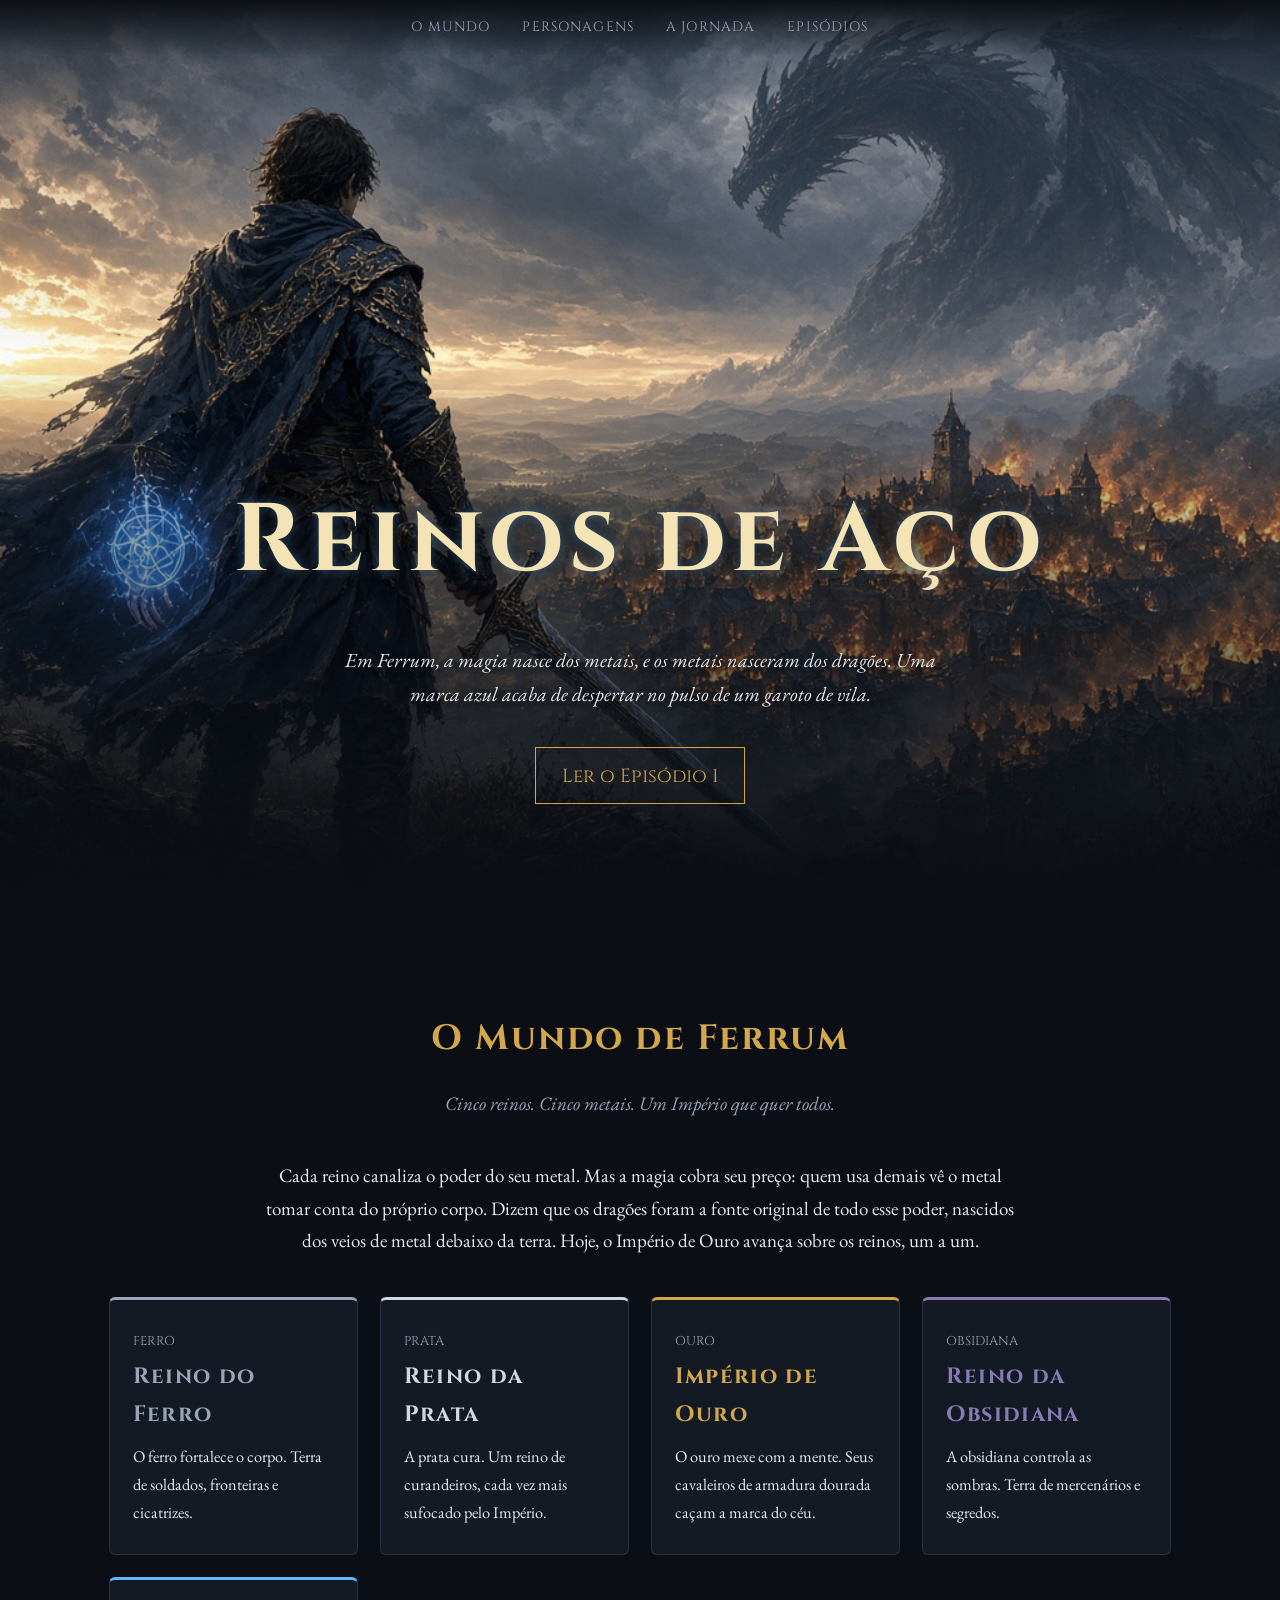
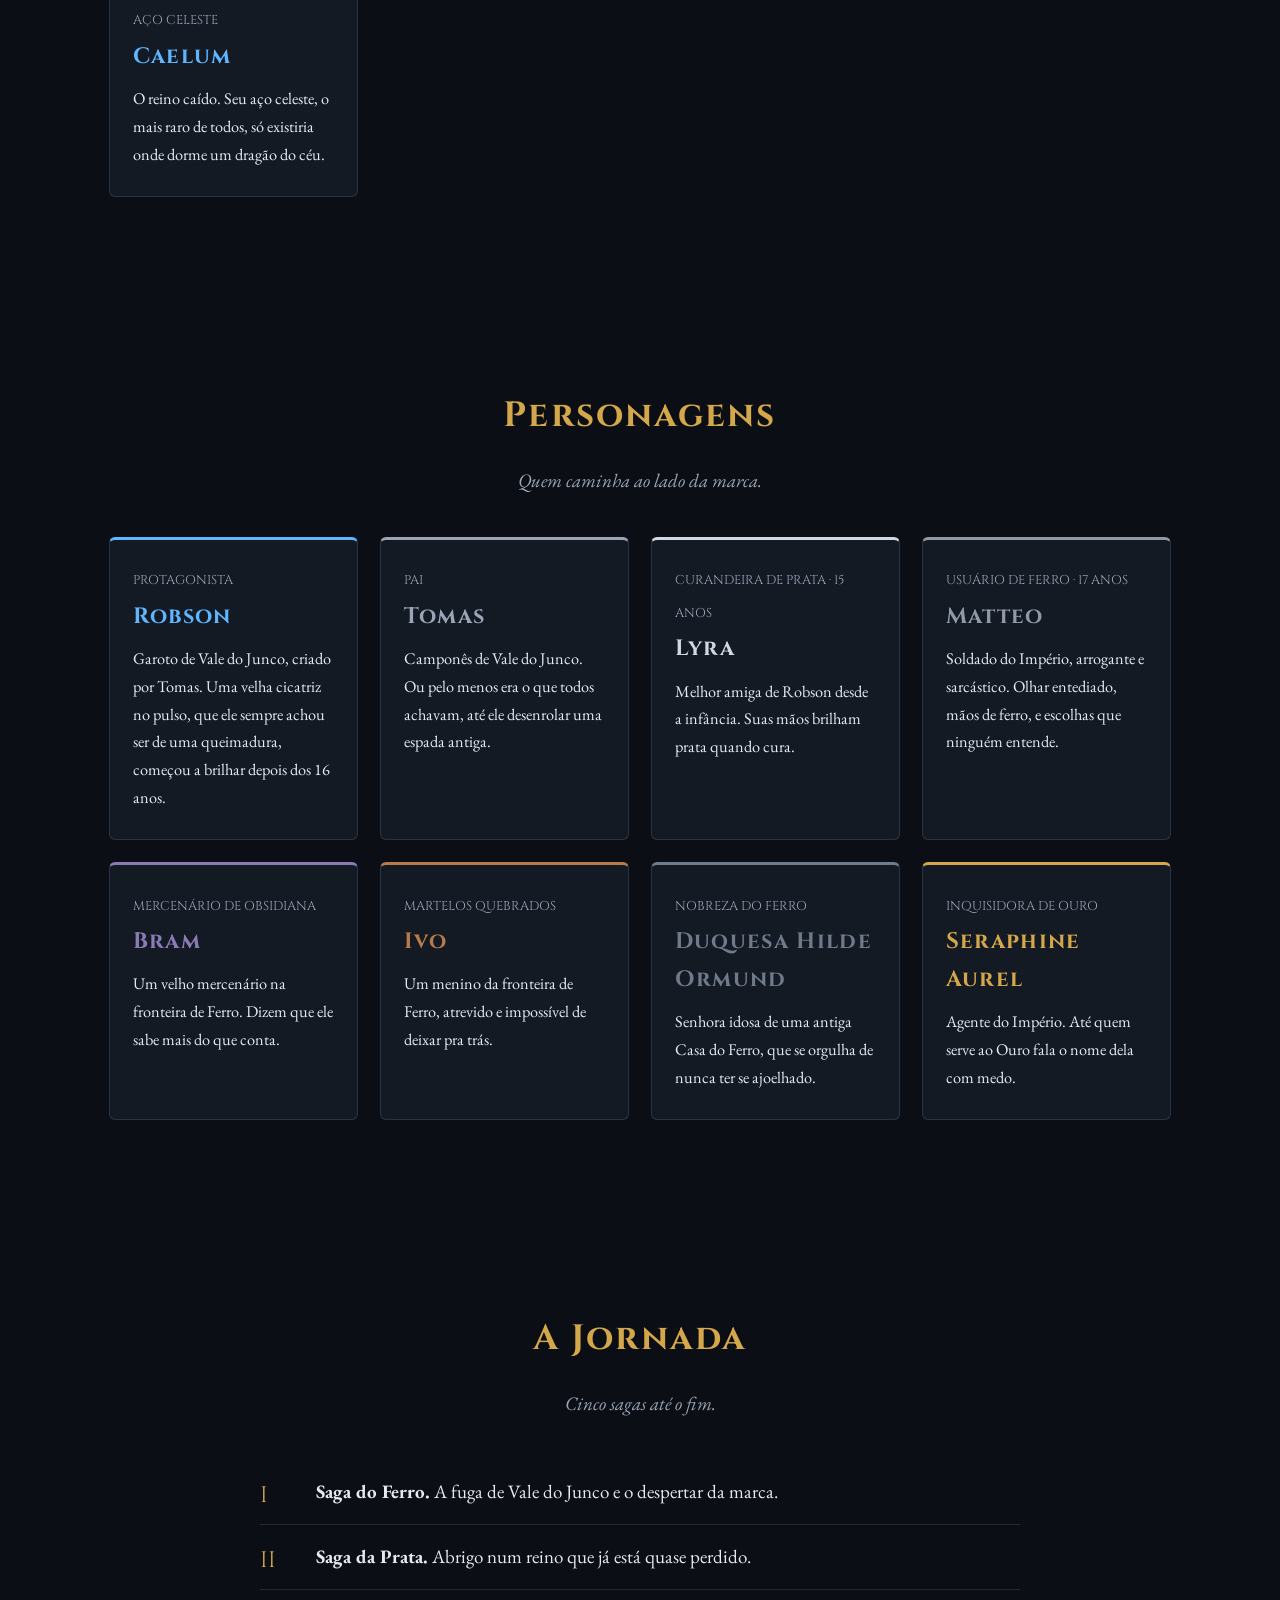
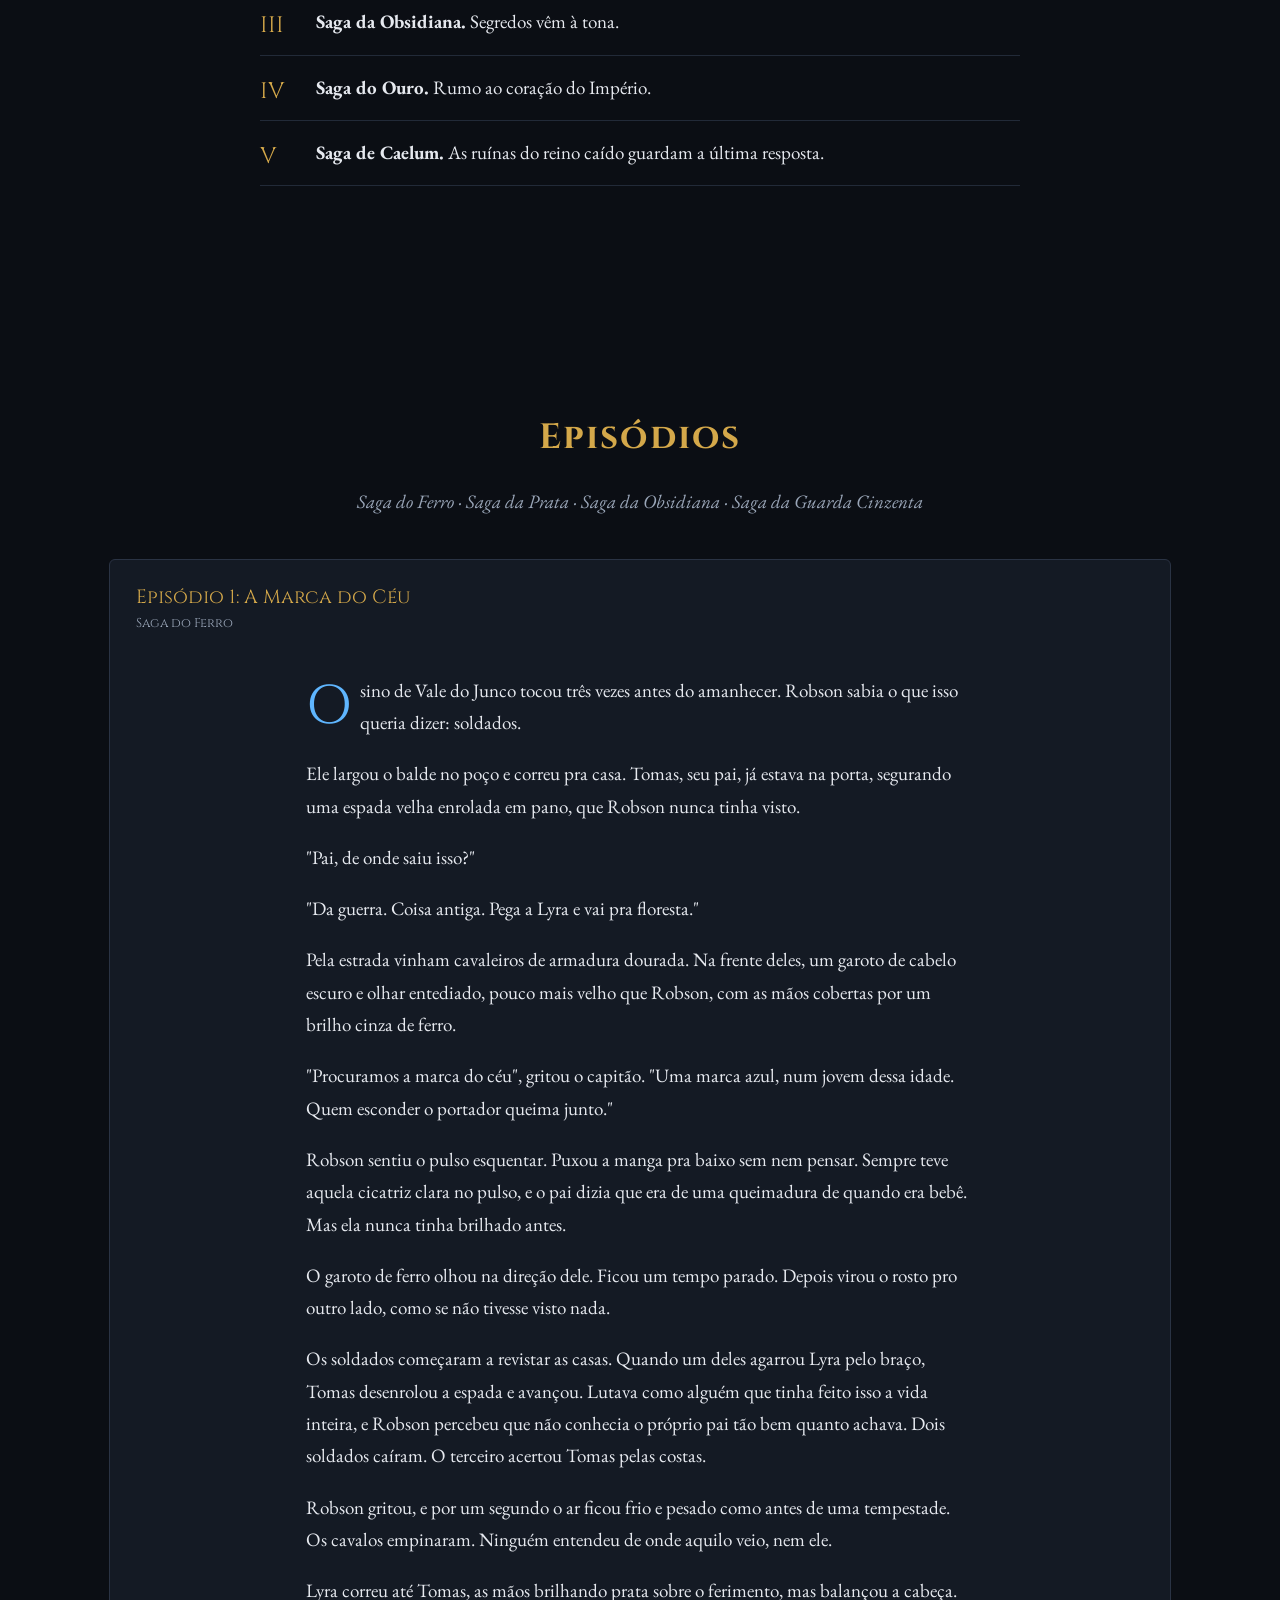
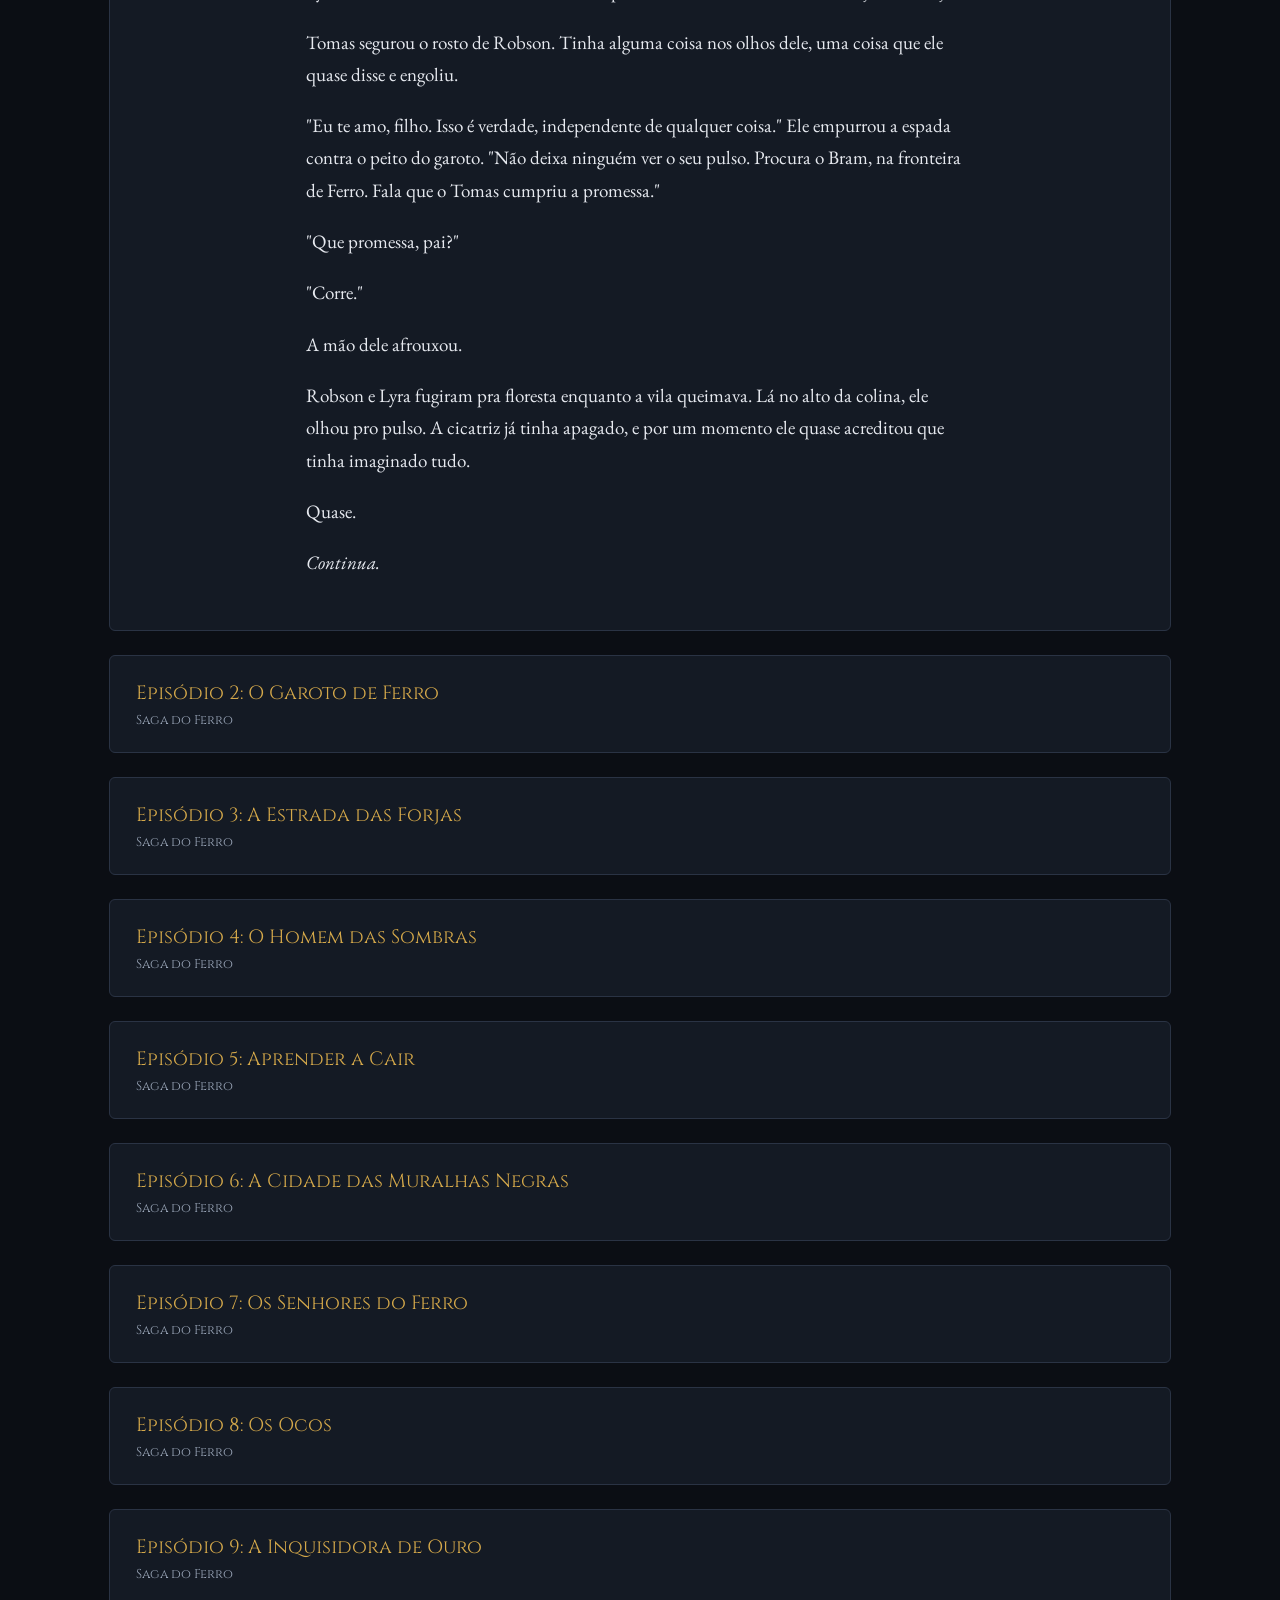
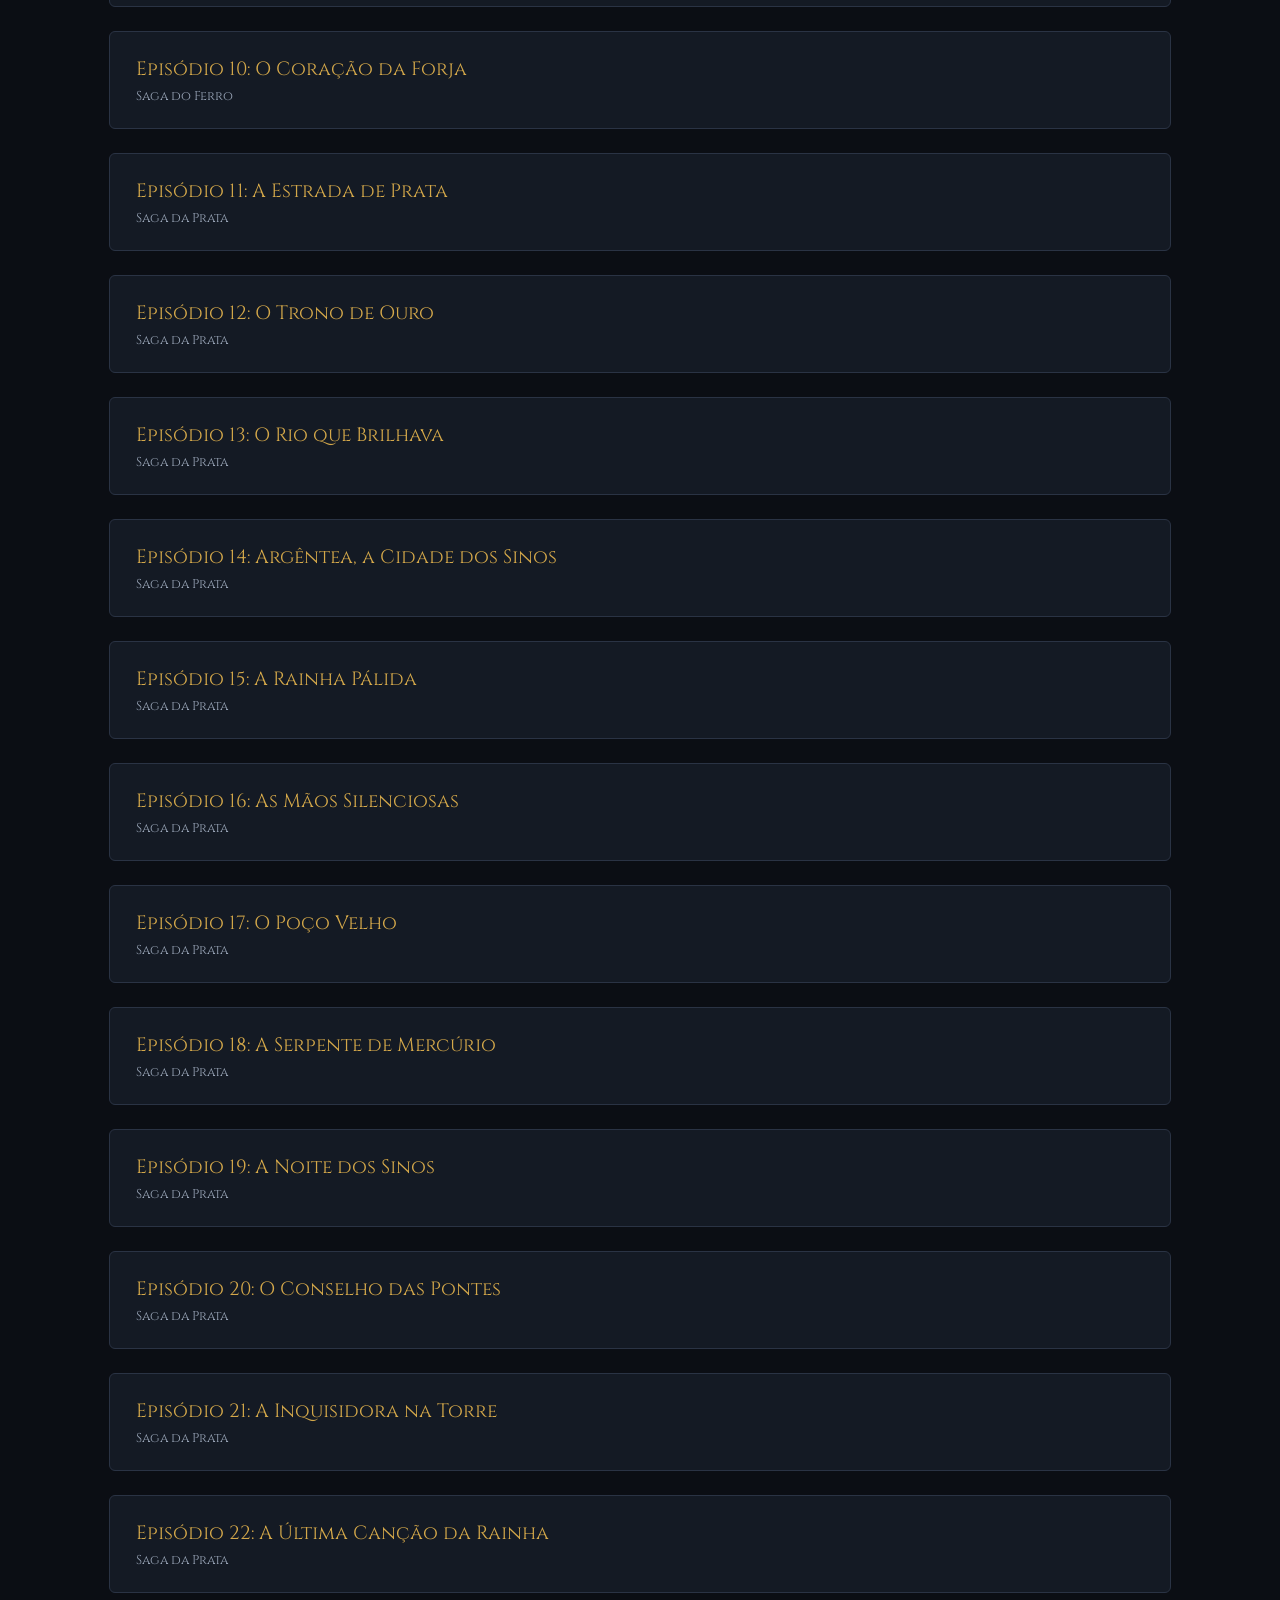
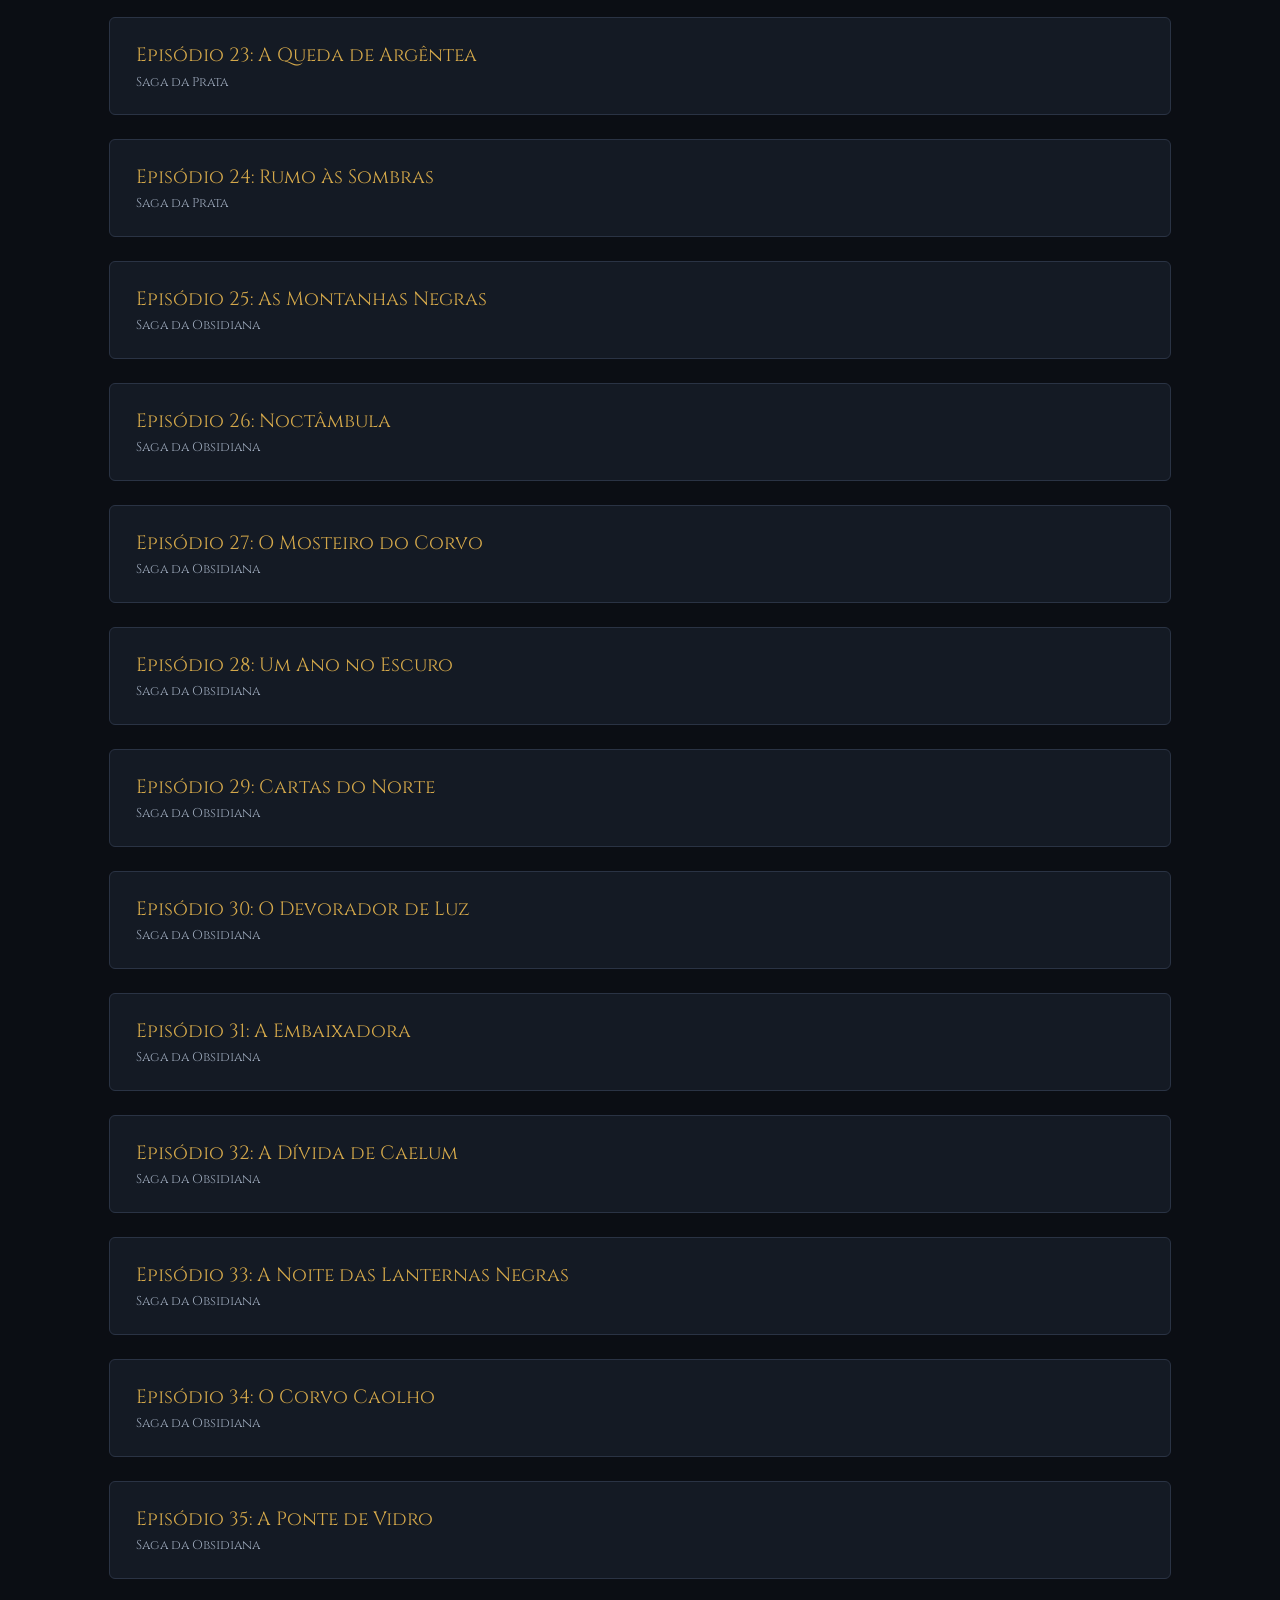
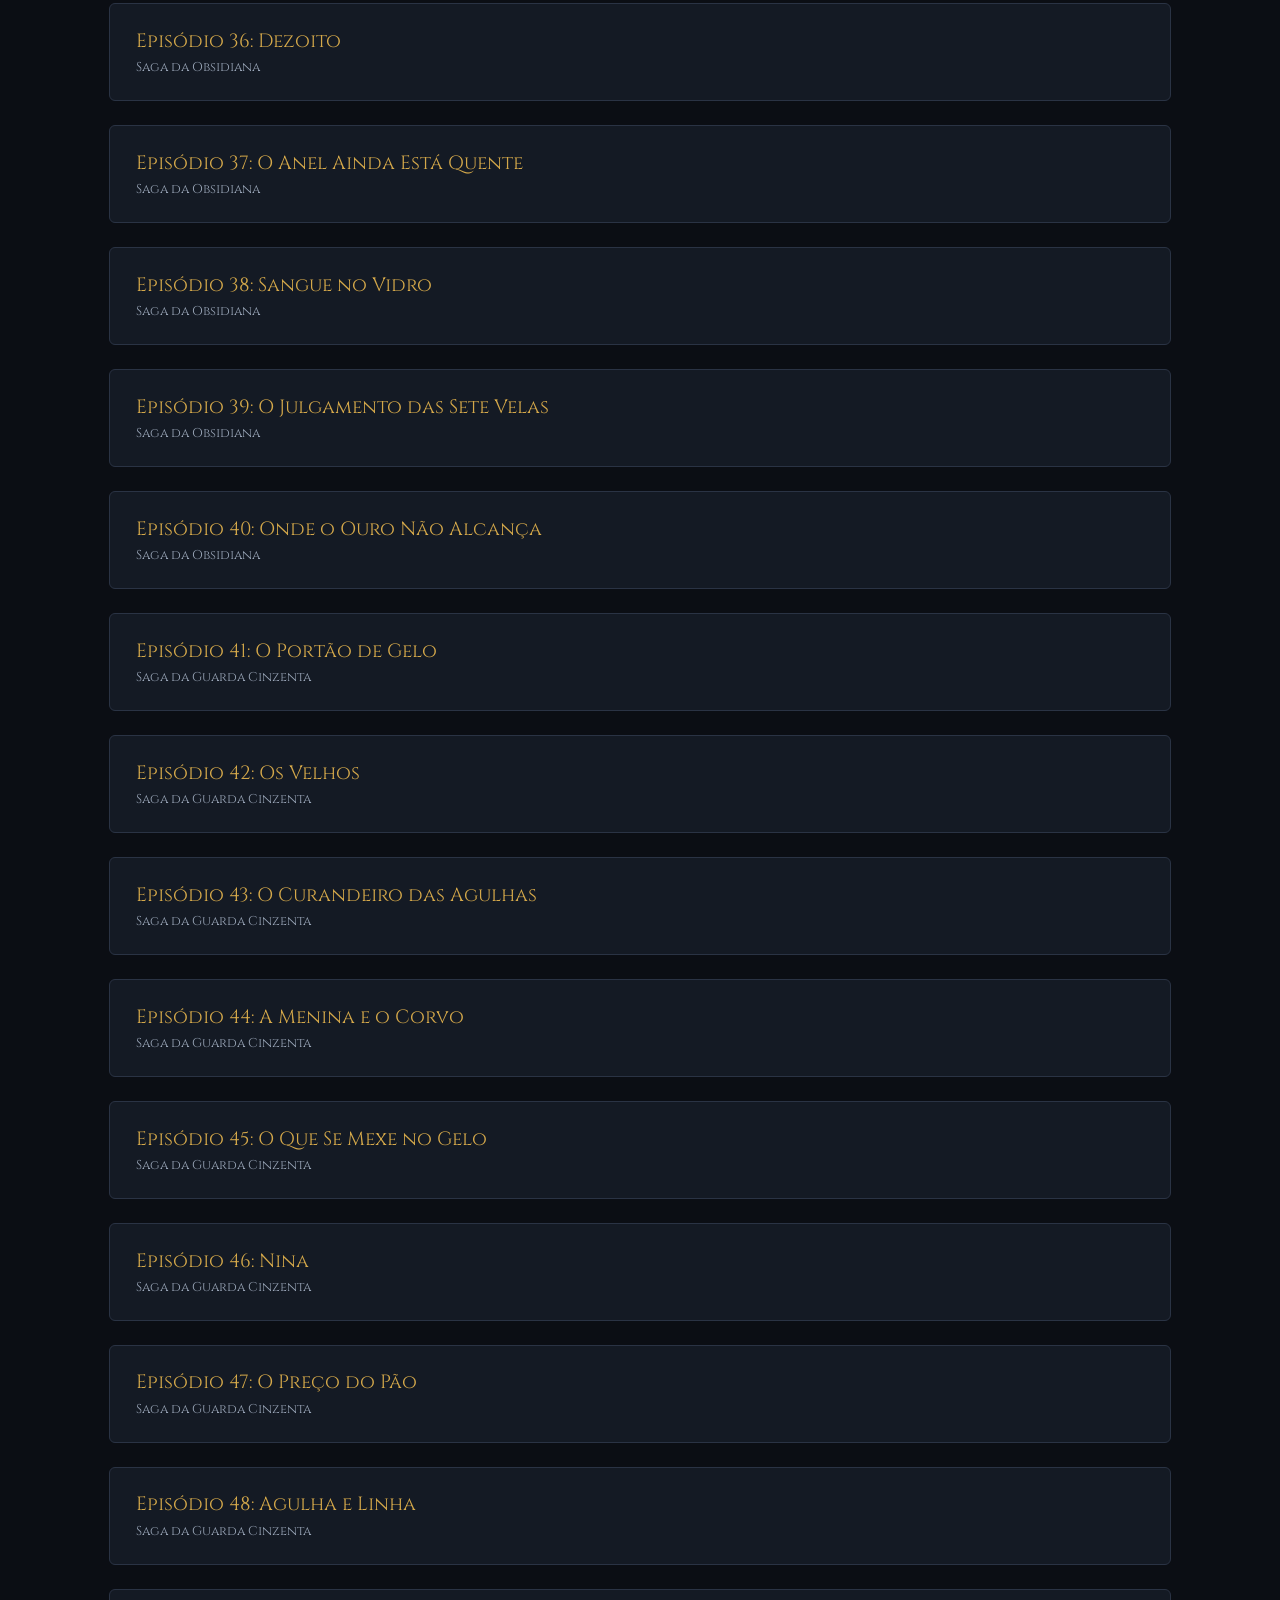
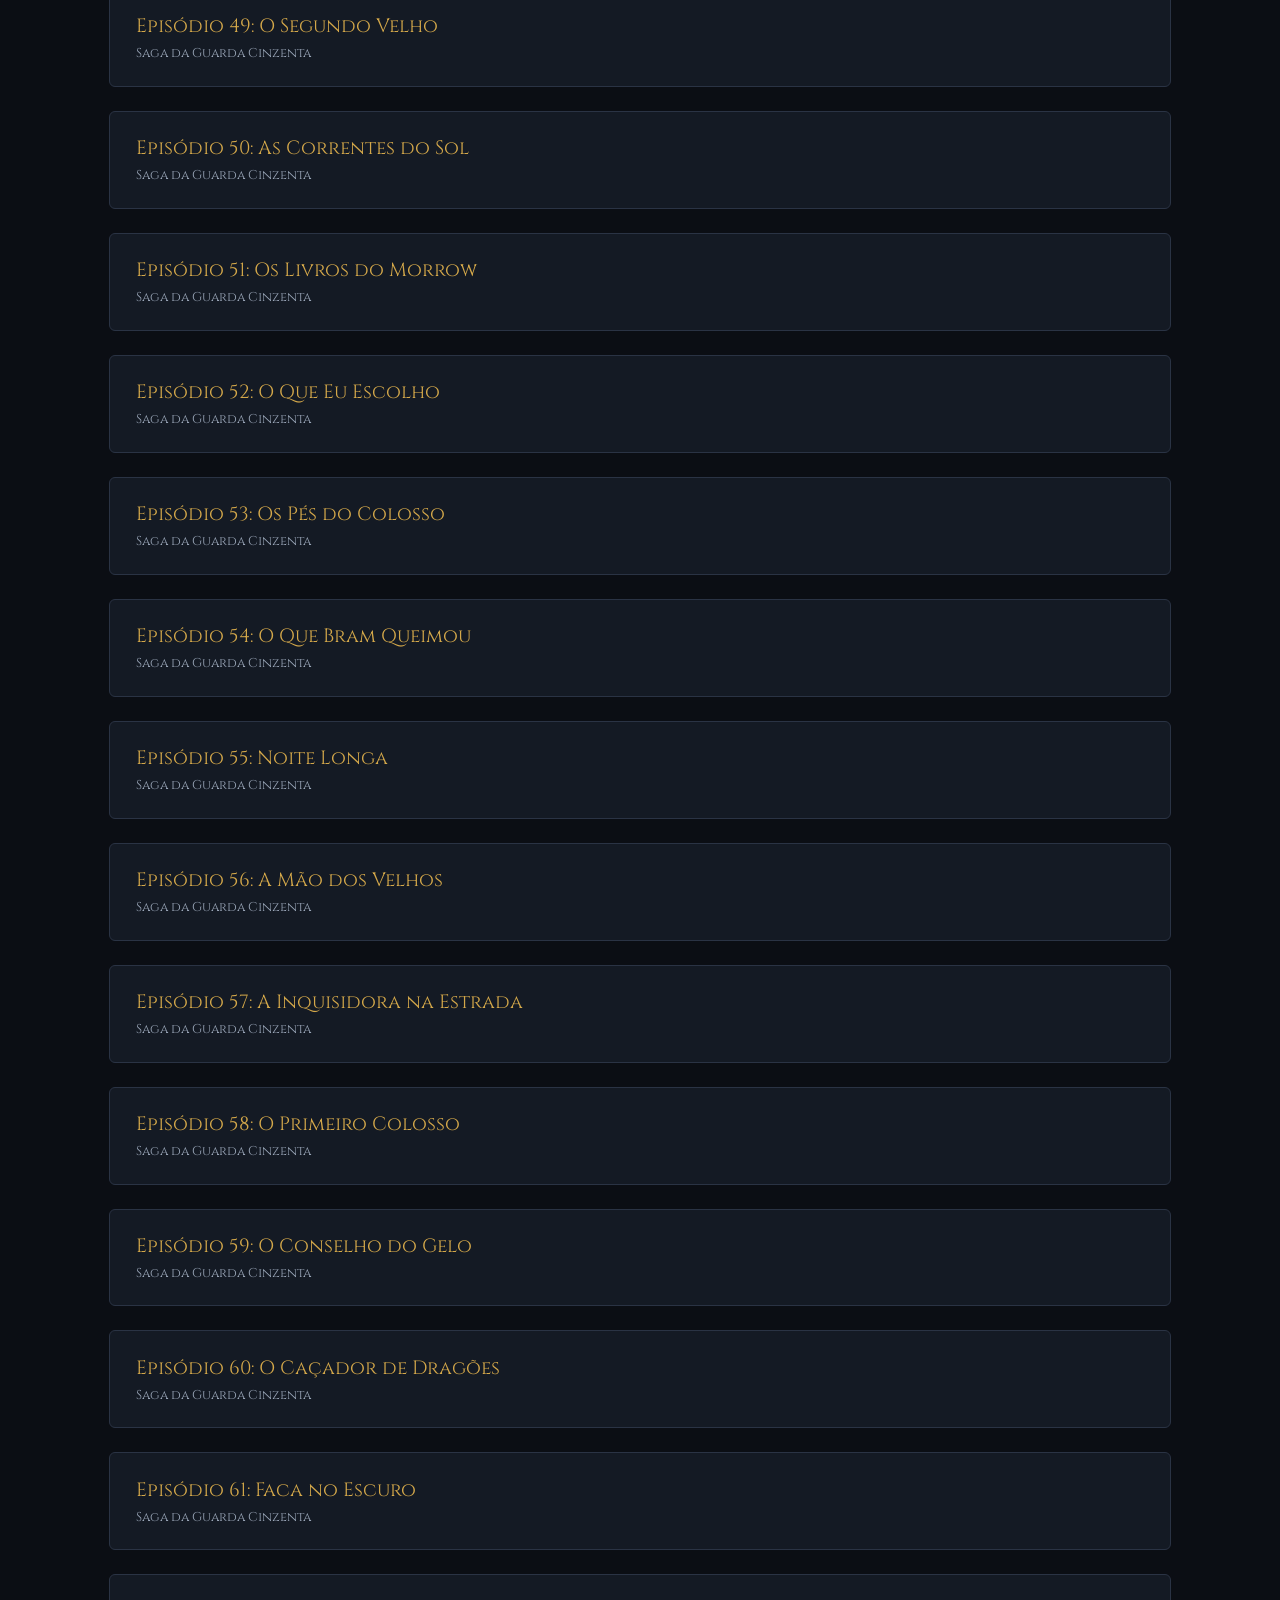
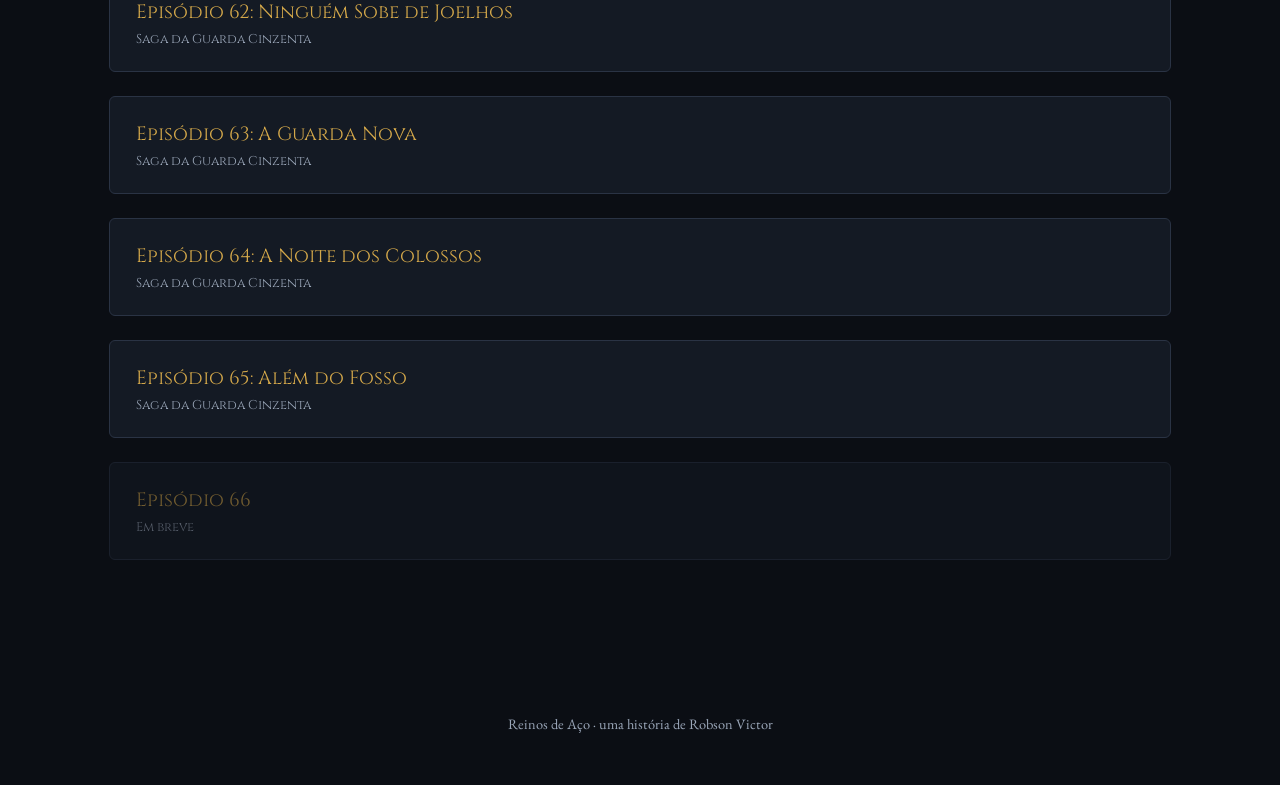
==== commit ba1e56d3: "Atualiza site 2026-10-24 05:52" ====
--- a/index.html
+++ b/index.html
@@ -32,7 +32,7 @@
 <li><strong>Saga do Ouro.</strong> Rumo ao coração do Império.</li>
 <li><strong>Saga de Caelum.</strong> As ruínas do reino caído guardam a última resposta.</li>
 </ol></section>
-<section id="episodios"><h2>Episódios</h2><p class="sub">Saga do Ferro · Saga da Prata · Saga da Obsidiana</p>
+<section id="episodios"><h2>Episódios</h2><p class="sub">Saga do Ferro · Saga da Prata · Saga da Obsidiana · Saga da Guarda Cinzenta</p>
 <!-- Para adicionar um episódio, copie um bloco <details class="episode"> abaixo. -->
 <details class="episode" open><summary>Episódio 1: A Marca do Céu<span>Saga do Ferro</span></summary><div class="text">
 <p>O sino de Vale do Junco tocou três vezes antes do amanhecer. Robson sabia o que isso queria dizer: soldados.</p>
@@ -1834,6 +1834,1454 @@
 <p>Robson fechou a mão em volta dele e atravessou o portão.</p>
 <p><em>Fim da Saga da Obsidiana.</em></p>
 </div></details>
-<details class="episode soon"><summary>Episódio 41<span>Em breve</span></summary></details>
+<details class="episode"><summary>Episódio 41: O Portão de Gelo<span>Saga da Guarda Cinzenta</span></summary><div class="text">
+<p>O portão fechou atrás deles com o mesmo ruído de gelo quebrando. Depois, silêncio. Um silêncio tão grande que Robson ouvia o próprio coração.</p>
+<p>Do lado de dentro, a muralha não parecia uma muralha. Parecia uma cidade enfiada dentro de um bloco de metal congelado. Escadas de ferro subiam em zigue-zague pela parede cinza. Havia buracos escavados no metal, com portas de madeira, de onde saía fumaça. Lá no alto, onde o metal encontrava as nuvens, tremulava uma bandeira sem cor nenhuma.</p>
+<p>"Em fila!", gritou o ruivo da cicatriz, descendo a escada de dois em dois degraus. "Em fila, carne!"</p>
+<p>Os onze condenados se arrastaram até formar uma linha torta na neve. O ruivo passou na frente de cada um, devagar, olhando como quem escolhe cavalo na feira. Parava. Puxava o queixo de um. Apertava o braço de outro. Ria.</p>
+<p>Quando chegou no Robson, parou mais tempo.</p>
+<p>"Olha só. Esse aqui ainda tem cara de gente." Ele tinha olhos verdes, quase bonitos, e a cicatriz descia da sobrancelha até o canto da boca, repuxando um sorriso que nunca saía de verdade. "Qual é o seu crime, bonito?"</p>
+<p>"Nenhum."</p>
+<p>Risadas na fila. Risadas na escada.</p>
+<p>"Nenhum." O ruivo repetiu, saboreando. "Aqui todo mundo é inocente. Eu sou o Rask. Sou a Mão dos Velhos. Isso quer dizer que, enquanto os Velhos dormem, quem manda nesse gelo sou eu." Ele se aproximou até Robson sentir o hálito de vinho azedo. "E eu gosto de quem tem cara de gente. Dura menos."</p>
+<p>Ele bateu duas vezes no rosto do Robson, de leve, como num cachorro, e seguiu em frente.</p>
+<hr>
+<p>Distribuíram capas cinzentas, grossas, que fediam a gordura de foca e a quem tinha usado antes. Tiraram tudo que eles tinham. Botas, cintos, um amuleto de cobre do desertor de Ferro.</p>
+<p>Quando o guarda chegou na mão do Robson, puxou o anel.</p>
+<p>O anel não saiu.</p>
+<p>Ele puxou de novo, mais forte, e soltou um palavrão, sacudindo os dedos. "Tá quente! Essa porcaria tá quente!"</p>
+<p>"É só ferro", disse Robson.</p>
+<p>O guarda olhou pro anel, depois pro Robson, e alguma coisa no olhar dele mudou. Medo. Aqui no norte, coisas quentes não deviam existir.</p>
+<p>"Fica com essa merda", resmungou, e passou pro próximo.</p>
+<hr>
+<p>Puseram os novos num buraco no pé da muralha, chamado de Poço. Era o lugar mais frio da fortaleza inteira, onde o vento descia da fenda e se enfiava por qualquer brecha. Doze camas de palha pra trinta homens.</p>
+<p>O desertor de Ferro se sentou do lado do Robson. Era um homem de uns trinta anos, grande, com as mãos cheias de cicatriz de forja e a cabeça raspada.</p>
+<p>"Tobias", disse ele. "Mas todo mundo me chama de Tobe. Eu te vi dividir o cobertor com o velho na carroça."</p>
+<p>"Não adiantou."</p>
+<p>"Adiantou pra ele." Tobe esfregou as mãos. "Escuta, eu fiquei dois anos num quartel do Império antes de desertar. Eu conheço o tipo do ruivo. Ele vai te testar. Hoje, amanhã, depois. Não dá o que ele quer e não deixa ele te ver com medo."</p>
+<p>"E o que ele quer?"</p>
+<p>Tobe olhou pro fundo do Poço. Lá, um garoto magro, de uns dezenove anos, dormia encolhido, com a capa cobrindo até os olhos. No pescoço dele, por baixo da capa, dava pra ver marcas roxas.</p>
+<p>"Aqui não tem patente", disse Tobe, baixo. "Não tem general, não tem capitão, não tem lei do Império. Tem os Velhos. E tem quem os Velhos gostam. Quem eles gostam ganha cama perto do fogo, ração dobrada, trabalho dentro da muralha. Quem eles não gostam vai pra ronda no Fosso." Ele fez uma pausa. "E a ronda no Fosso mata um por semana."</p>
+<p>Robson demorou pra entender. Quando entendeu, sentiu o estômago virar.</p>
+<p>"Isso é..."</p>
+<p>"É a muralha", disse Tobe. "Bem-vindo."</p>
+<hr>
+<p>Rask veio de madrugada.</p>
+<p>Robson acordou com o frio do ar quando a porta abriu. Sombras de lanterna. Três homens. Rask na frente, sorrindo.</p>
+<p>"De pé, bonito. Os Velhos querem ver a carne nova."</p>
+<p>"Agora?"</p>
+<p>"Agora."</p>
+<p>Robson ficou sentado. Sentia o Poço inteiro acordado em volta, fingindo dormir, prendendo a respiração.</p>
+<p>"Os Velhos podem me ver de manhã", disse ele.</p>
+<p>O sorriso do Rask não mudou. Ele fez um sinal com a cabeça e os dois homens pegaram o Robson pelos braços. Robson chutou um deles no joelho, girou, puxou o braço, e por instinto, por puro instinto, chamou a marca.</p>
+<p>Ela acendeu. Fraca. Um azul doente, tremendo, como uma vela no vento.</p>
+<p>E apagou.</p>
+<p>O soco do Rask pegou ele no estômago. O segundo, no rosto. Ele caiu no chão de metal gelado e sentiu a bota do ruivo pisar a mão dele. A mão do anel.</p>
+<p>Rask se abaixou até ficar com o rosto perto do dele.</p>
+<p>"Que bonito. Uma luzinha." A voz era quase carinhosa. "Aqui não tem luzinha, bonito. Aqui não tem ferro, nem prata, nem ouro, nem sombra. O Fosso come tudo. Aqui só tem o que você tem nas mãos. E nos joelhos."</p>
+<p>Ele se levantou.</p>
+<p>"Amanhã ele vai pra ronda", disse pros outros. "Vamos ver quantas semanas a cara de gente dura."</p>
+<p>A porta fechou. Robson ficou deitado no escuro, sentindo o gosto de sangue na boca e o anel queimando no dedo pisado.</p>
+<p>Tobe se arrastou até ele e puxou a capa por cima dos dois.</p>
+<p>"Eu disse pra não deixar ele te ver com medo", murmurou.</p>
+<p>"Eu não tava com medo."</p>
+<p>"Eu sei", disse Tobe. "Esse é o problema."</p>
+<p><em>Continua.</em></p>
+</div></details>
+<details class="episode"><summary>Episódio 42: Os Velhos<span>Saga da Guarda Cinzenta</span></summary><div class="text">
+<p>O Salão dos Velhos ficava no coração da muralha, onde o metal congelado era mais grosso e o vento não entrava. Era o único lugar da fortaleza onde fazia calor de verdade. Uma lareira enorme, do tamanho de uma carroça, queimava turfa e osso de baleia dia e noite.</p>
+<p>Robson foi levado lá na manhã seguinte, junto com os outros novos, com o olho roxo e a mão inchada.</p>
+<p>Havia três cadeiras de madeira escura na frente da lareira. Três velhos.</p>
+<p>O do meio era o de barba branca que ele tinha visto no alto da escada. Tinha ombros largos ainda, apesar da idade, e os olhos duros, de um azul quase transparente, como o gelo lá fora. Usava uma capa cinza igual à de todo mundo, mas por baixo dela brilhava uma corrente de ouro. Ouro. No lugar onde a magia não funcionava.</p>
+<p>"Ansgar", sussurrou Tobe. "O Primeiro Velho. Tá aqui faz trinta anos."</p>
+<p>O da esquerda era magro, careca, com dedos compridos que nunca paravam de mexer num colar de contas de osso. Olhava pros novos com um interesse educado, de estudioso.</p>
+<p>"Morrow. Esse é o pior", sussurrou Tobe. "Ele não grita."</p>
+<p>O da direita dormia. Literalmente dormia, com a cabeça caída no peito e um fio de baba na barba.</p>
+<p>"Gaspard. Ninguém sabe se ele ainda tá vivo."</p>
+<p>Rask ficou de pé do lado da cadeira do Ansgar, com a mão no encosto. Do lado da cadeira do Morrow, sentado no chão perto do fogo, estava um rapaz loiro, de uns vinte anos, bem vestido demais pra aquele lugar, que não olhava pra ninguém.</p>
+<hr>
+<p>Ansgar falou sem levantar.</p>
+<p>"Vocês chegaram ao fim do mundo", disse ele. A voz era grave, lenta, sem raiva. "Atrás dessa muralha tem uma fenda. Atrás da fenda, tem a Terra Muda. Ninguém que foi pra lá voltou. Ninguém que veio pra cá vai voltar pros reinos. Os reis do sul mandam pra cá o que eles não querem mais. Assassinos. Ladrões. Traidores." Os olhos de gelo passaram pela fila. "Inocentes."</p>
+<p>Alguns riram. Robson não.</p>
+<p>"Aqui, ninguém é nada. Ninguém tem nome de casa, nem título, nem metal. A magia de vocês morreu no portão. A única coisa que existe é a Guarda. E a Guarda tem uma regra só." Ele levantou um dedo. "Sobe quem é útil."</p>
+<p>Morrow sorriu, mexendo nas contas.</p>
+<p>"Útil de muitas formas", completou ele, com voz suave.</p>
+<p>Rask riu baixinho.</p>
+<p>"Cada um de vocês vai ganhar um trabalho", continuou Ansgar. "Cozinha. Forja. Turfa. Escada. Ronda. Os trabalhos mudam. Depende de quanto vocês servem. E de a quem." Ele se recostou. "Rask."</p>
+<p>Rask foi chamando nomes. O velho que roubava pão tinha morrido na estrada, mas havia outro velho, um ladrão de cavalos. Cozinha. Um homem de Prata com as mãos trêmulas. Turfa. Tobe, grande e forte. Forja.</p>
+<p>"O bonito", disse Rask, e sorriu pro Robson. "Ronda no Fosso."</p>
+<p>Ansgar levantou os olhos pela primeira vez e olhou direto pro Robson. Demorou. Olhou pro olho roxo. Pra mão inchada. Pro anel.</p>
+<p>"Ele te bateu, garoto?"</p>
+<p>"Sim, senhor."</p>
+<p>"Por quê?"</p>
+<p>"Porque eu não quis vir ver vocês de madrugada."</p>
+<p>O salão ficou em silêncio. Até o rapaz loiro, no chão, levantou a cabeça.</p>
+<p>Ansgar não sorriu. Mas alguma coisa no canto da boca dele se mexeu.</p>
+<p>"Você tem o quê? Dezoito?"</p>
+<p>"Dezoito."</p>
+<p>"Sangue de quem você derramou pra vir parar aqui?"</p>
+<p>"De ninguém", disse Robson. "O sangue que eu tinha nas mãos era de um amigo. Eu cheguei tarde."</p>
+<p>Morrow parou de mexer nas contas.</p>
+<p>"Ronda no Fosso", repetiu Ansgar, depois de um tempo. "Vamos ver se o Fosso concorda com você."</p>
+<hr>
+<p>Na saída, o rapaz loiro alcançou Robson no corredor. Andava rápido, olhando pros lados.</p>
+<p>"Você é idiota?", sussurrou.</p>
+<p>"Provavelmente."</p>
+<p>"Eu me chamo Fenn. Eu era filho de um barão em Ferro. Cheguei aqui com dezenove anos, igual a você, achando que dava pra não jogar." Ele puxou a gola da capa. Por baixo, a pele era limpa, bem cuidada. Ele tinha um cheiro de sabão de verdade. "Tá vendo? Eu durmo do lado do fogo do Morrow. Eu como carne. Eu não subo naquela fenda. Faz dois anos."</p>
+<p>"E o preço?"</p>
+<p>Fenn ficou um tempo calado.</p>
+<p>"O preço é o que você acha que é." Ele soltou a gola. "Não é pior do que morrer congelado, garoto. Pensa nisso antes da primeira ronda. Tem homem que se joga da muralha antes da terceira."</p>
+<p>Ele virou as costas e voltou pro salão, ajeitando o cabelo antes de entrar.</p>
+<hr>
+<p>À noite, no Poço, Robson não conseguiu dormir.</p>
+<p>Ficou olhando o anel no escuro. O metal brilhava de leve, um vermelho de brasa que só ele parecia ver.</p>
+<p><em>Matteo.</em></p>
+<p>Fazia dois meses. Dois meses desde a manhã em que ele acordou sozinho, com o anel no dedo e um lado da cama frio. Sem bilhete. Sem nada.</p>
+<p>"Você me deixou", murmurou ele pro anel. "Você me deixou, e eu tô no fim do mundo, e você nem sabe."</p>
+<p>O anel não respondeu. Só continuou quente.</p>
+<p>Ele fechou a mão em volta dele, odiando aquilo, e mesmo assim encostou no peito pra se esquentar.</p>
+<p><em>Continua.</em></p>
+</div></details>
+<details class="episode"><summary>Episódio 43: O Curandeiro das Agulhas<span>Saga da Guarda Cinzenta</span></summary><div class="text">
+<p>A ronda no Fosso saía antes do sol, se é que o sol nascia ali.</p>
+<p>Eram seis homens, amarrados uns nos outros por uma corda grossa, andando em fila por cima da muralha, onde o metal virava um caminho estreito de gelo de três passos de largura. De um lado, o mundo inteiro, branco e longe. Do outro, a fenda.</p>
+<p>O Fosso de Prata Morta.</p>
+<p>Robson olhou pra baixo na primeira manhã e se arrependeu. A fenda não tinha fundo. As paredes desciam, lisas, cinza-prateadas, cheias de veios que um dia deviam ter brilhado e agora estavam mortos, foscos, como olhos de peixe. Uma névoa branca subia lá de baixo, devagar, e quando encostava na pele, a marca no pulso dele se encolhia.</p>
+<p>"Não olha", disse o líder da ronda, um homem baixo e sem dentes chamado Ulf. "Quem olha muito, o Fosso chama."</p>
+<p>"Chama como?"</p>
+<p>"Você vai saber se ouvir."</p>
+<p>A ronda era simples. Andar de uma torre à outra, nove léguas. Bater nas placas de metal com um martelo pra ver se não estavam rachadas. Olhar pro outro lado da fenda e anotar qualquer coisa que se mexesse. Voltar.</p>
+<p>Nada se mexia. Do outro lado, só havia a mesma névoa e, às vezes, quando o vento abria um buraco nela, um horizonte cinzento de rocha, sem árvore nenhuma.</p>
+<p>A Terra Muda.</p>
+<hr>
+<p>No nono dia, a placa debaixo do pé dele cedeu.</p>
+<p>Não foi acidente. Ele soube depois. Alguém tinha soltado os rebites da placa durante a noite, e a corda que amarrava ele no homem de trás tinha sido cortada pela metade, só o suficiente pra aguentar o peso de um passo normal.</p>
+<p>Não o de uma queda.</p>
+<p>Ele sentiu o chão sumir. A corda arrebentou. Ele bateu as costas na parede de metal da fenda, escorregou, e a mão esquerda agarrou um veio morto, uma saliência de prata enegrecida do tamanho de um dedo. Ficou pendurado. Lá em cima, gritos. Lá embaixo, a névoa.</p>
+<p>E a névoa sussurrou.</p>
+<p>Não era uma voz. Era um som grave, enorme, que vinha de muito fundo, como a respiração de alguma coisa que dormia havia mil anos. A marca no pulso dele se apagou completamente. Pela primeira vez, ele sentiu frio dentro do braço.</p>
+<p>Ulf e Tobe puxaram ele de volta. Levou um tempo. Quando ele chegou em cima, a mão esquerda estava aberta até o osso e o ombro, fora do lugar.</p>
+<hr>
+<p>Levaram ele pra Enfermaria, um buraco comprido escavado no metal, com camas de pedra e cheiro de vinagre e erva queimada. Era o único lugar quente da muralha depois do Salão dos Velhos.</p>
+<p>O curandeiro estava de costas, moendo alguma coisa num pilão.</p>
+<p>"Ombro", disse Tobe. "E a mão. Ele caiu na fenda."</p>
+<p>"Ninguém cai na fenda e volta", disse o curandeiro, sem virar.</p>
+<p>"Ele voltou."</p>
+<p>O curandeiro se virou.</p>
+<p>Era um homem jovem, uns vinte e três, vinte e quatro anos. Magro, alto, de pele morena e cabelo preto cacheado preso num nó atrás da cabeça. Tinha olhos castanhos calmos e as mangas arregaçadas até o cotovelo, e nos antebraços havia linhas finas de prata, como veias brilhando por baixo da pele.</p>
+<p>Um curandeiro de prata. Como a Lyra.</p>
+<p>Ele olhou pro Robson de cima a baixo, depois pra mão aberta, e suspirou.</p>
+<p>"Senta. Morde isso."</p>
+<p>Ele enfiou um pedaço de couro na boca do Robson, segurou o braço dele com uma firmeza que não combinava com aquele corpo magro, e puxou. O ombro voltou pro lugar com um estalo. Robson gritou contra o couro.</p>
+<p>"Pronto. A parte boa já foi." O curandeiro pegou a mão dele com cuidado, virou contra a luz da lamparina. "Agora a parte chata."</p>
+<p>"Você não... cura com prata?"</p>
+<p>O curandeiro sorriu, sem humor.</p>
+<p>"Perto do Fosso, a prata dorme. Eu consigo acender um fio. Dois, num dia bom." Ele mostrou as linhas nos braços, que brilharam fraquinho e apagaram. "O resto é agulha, linha e paciência." Ele pegou uma agulha curva de osso e passou na chama. "Como você se chama?"</p>
+<p>"Robson."</p>
+<p>"Ícaro." Ele começou a costurar. Robson apertou o couro entre os dentes. "De onde você é, Robson?"</p>
+<p>"De uma vila que não existe mais."</p>
+<p>"Ah. Desses." Outra pontada. "Eu sou de Argêntea. Curava gente num hospital perto das Pontes. Um dia me trouxeram um rebelde ferido pelo Império e eu costurei ele, em vez de deixar ele morrer como mandaram." Ele deu um nó, cortou a linha com os dentes. "Aqui estou eu. Costurando gente que o Império mandou pra morrer."</p>
+<p>Robson olhou pra ele. Pelas mãos firmes, pelo cuidado com que ele limpava o sangue entre os pontos, pelo jeito como franzia a testa quando o Robson se encolhia.</p>
+<p>"Por que você tá sendo gentil?", perguntou.</p>
+<p>Ícaro parou. Pensou de verdade na pergunta.</p>
+<p>"Porque alguém tem que ser", disse. "E porque você tem um anel quente no dedo e o Fosso não te comeu. Fiquei curioso."</p>
+<p>Ele enrolou a mão do Robson em pano limpo. Os dedos dele ficaram um segundo a mais em volta do pulso. Bem em cima da marca, coberta pela pulseira de prata da Lyra.</p>
+<p>Se ele sentiu alguma coisa, não disse.</p>
+<p>"Três dias aqui", decidiu Ícaro. "Sem ronda. Eu falo com o Ansgar."</p>
+<p>"O Rask não vai deixar."</p>
+<p>"O Rask", disse Ícaro, voltando pro pilão, "já tentou passar a mão em mim uma vez. Eu costurei ele depois que o Ulf quebrou o nariz dele por isso. Ele tem medo de agulha." Ele olhou por cima do ombro. Um sorriso pequeno, torto. "Dorme, garoto do anel. Você tá seguro aqui."</p>
+<p>Era a primeira vez que alguém dizia isso desde Noctâmbula.</p>
+<p>Robson dormiu doze horas seguidas.</p>
+<p><em>Continua.</em></p>
+</div></details>
+<details class="episode"><summary>Episódio 44: A Menina e o Corvo<span>Saga da Guarda Cinzenta</span></summary><div class="text">
+<p>Em Noctâmbula, ninguém mais chamava Lyra de "a menina de prata". Chamavam de "a menina que grita".</p>
+<p>Ela tinha ido até a cela do Bram todos os dias durante três semanas. Batia na porta. Gritava. Às vezes chorava, às vezes chutava, às vezes só sentava no corredor de vidro negro e falava sozinha, alto, pra ele ouvir do outro lado. Contava histórias de Vale do Junco. Do Tomas. Do Ivo.</p>
+<p>Bram nunca abriu.</p>
+<p>Na quarta semana, ela parou de ir.</p>
+<p>Corva achou ela no telhado do mosteiro, sentada na beira, com as pernas balançando no vazio e a espada embrulhada no colo.</p>
+<p>"Se você vai pular, menina, pula pro lado de lá. O de cá tem meus canteiros de cogumelo."</p>
+<p>"Eu não vou pular."</p>
+<p>"Eu sei." A velha se sentou do lado dela, com um rangido de ossos. O corvo caolho, Capitão, pousou no ombro da Lyra e beliscou a orelha dela de leve. "Ele não fica mais no meu ombro. Só no seu. Traidor."</p>
+<p>Lyra fez carinho no bico do pássaro.</p>
+<p>"A senhora sabe por que o Bram mentiu."</p>
+<p>Não era uma pergunta. Corva demorou pra responder.</p>
+<p>"Eu desconfio."</p>
+<p>"Então me conta."</p>
+<p>"Não." A velha olhou pro céu roxo. "Porque se eu estiver certa, menina, contar põe o garoto em mais perigo do que ele já está. E se eu estiver errada, eu acuso um homem que salvou a vida dele quarenta vezes." Ela suspirou. "Eu tenho mais de oitenta anos. Aprendi que a pressa é a coisa mais cara que existe."</p>
+<p>"O Robson tá no gelo."</p>
+<p>"O Robson está vivo. No gelo. Longe do ouro." Corva bateu de leve no joelho dela. "Às vezes é o melhor lugar pra esconder uma chama."</p>
+<hr>
+<p>Lyra não aceitou isso. Lyra nunca aceitava nada.</p>
+<p>Se o Bram não falava, ela ia descobrir sozinha.</p>
+<p>Começou pelo mais óbvio. Corvin Sable.</p>
+<p>O novo herdeiro de Obsidiana tinha se mudado pra torre do Lucan duas semanas depois do enterro. Usava o anel do primo. Sentava na cadeira dele no Salão das Sete Velas. A Arconte Isolde mal saía dos aposentos agora, e diziam que o Corvin já dava ordens em nome dela.</p>
+<p>Lyra não conseguia chegar perto dele. Mas conseguia chegar perto de quem lavava as roupas dele.</p>
+<p>Era uma criada velha, de Prata, com reumatismo nas mãos. Lyra curou as mãos dela de graça, três tardes seguidas, numa lavanderia cheia de vapor no fundo da cratera.</p>
+<p>Na terceira tarde, a velha falou.</p>
+<p>"O jovem senhor queima as próprias cartas", sussurrou ela. "Toda noite. Na lareira. Mas na noite em que o primo morreu, ele queimou uma pilha tão grande que a chaminé entupiu. E tinha uma que não queimou inteira, que caiu atrás da grade." Ela olhou pros lados. "Eu guardei. Não sei ler, menina. Mas guardei. Tinha um selo bonito."</p>
+<p>Ela tirou do avental um pedaço de papel chamuscado, do tamanho da palma da mão.</p>
+<p>Lyra pegou com os dedos tremendo.</p>
+<p>Restavam só algumas palavras, numa letra fina e caprichada.</p>
+<p><em>...o mercenário de Ferro deve ser silenciado antes que ele lembre do rosto. O pagamento seguirá pela rota do vinho, como...</em></p>
+<p>E embaixo, metade de um selo de cera. Dourado. Com um sol.</p>
+<p>O sol do Império.</p>
+<hr>
+<p>Ela levou o papel pra Corva naquela noite. A velha leu à luz de uma vela roxa, devagar, duas vezes.</p>
+<p>"O Ivo", disse Lyra. A voz dela estava estranha. "O mercenário de Ferro. Ninguém pagou pra matar o Ivo por acaso. Ele viu alguma coisa. Ele viu um rosto."</p>
+<p>"O Ivo era um menino de rua de Bigorna", disse Corva. "Que rosto ele podia ter visto?"</p>
+<p>Lyra pensou. Pensou com força, voltando por cada dia, cada estrada, cada noite de fogueira. O Ivo falava demais. O Ivo via tudo. O Ivo tinha passado a vida roubando bolsa de gente importante nas ruas de Bigorna.</p>
+<p>E de repente ela lembrou. Uma noite, em Argêntea, o Ivo tinha dito, rindo, que um dos lordes do Conselho das Pontes tinha a mesma cara de um mercador de vinho que vivia indo e vindo pela fronteira de Ferro, anos antes. <em>"Igualzinho, juro! Só que lá ele usava um chapéu ridículo."</em></p>
+<p>Ninguém tinha dado atenção.</p>
+<p>"Ele reconheceu alguém", disse Lyra. "Alguém que andava entre Ferro, Prata e Obsidiana. Levando ouro do Império pela rota do vinho."</p>
+<p>Corva não disse nada. Mas apertou o papel com tanta força que ele rasgou mais um pouco.</p>
+<p>"Não mostra isso pra ninguém", disse ela, por fim. "Nem pra Arconte. Principalmente pra Arconte. Ela não tem força pra segurar o que isso significa."</p>
+<p>"Então pra quem?"</p>
+<p>Corva olhou na direção da cela do Bram. Do outro lado do pátio, a luz dele estava acesa. Sempre acesa, a noite inteira, havia semanas.</p>
+<p>"Pra quem mentiu", disse a velha. "Amanhã, você vai lá de novo. Mas dessa vez, você não grita." Ela devolveu o papel. "Você passa isso por baixo da porta. E espera."</p>
+<p>Lyra dormiu com o papel debaixo do travesseiro.</p>
+<p>Na janela, Capitão ficou acordado a noite inteira, olhando pro norte.</p>
+<p><em>Continua.</em></p>
+</div></details>
+<details class="episode"><summary>Episódio 45: O Que Se Mexe no Gelo<span>Saga da Guarda Cinzenta</span></summary><div class="text">
+<p>Depois de três dias na Enfermaria, Ansgar mandou Robson de volta pra ronda.</p>
+<p>"O Primeiro Velho diz que quem volta do Fosso deve ter sorte", explicou Ícaro, refazendo o curativo da mão dele pela última vez. "E sorte é útil."</p>
+<p>"E você? O que você acha?"</p>
+<p>"Eu acho que quem soltou aquela placa vai tentar de novo." Ícaro amarrou o pano com força. "Então você vai fazer uma coisa por mim. Toda manhã, antes de sair, você vem aqui. E toda noite, quando voltar, você vem aqui. Pra eu ver se ainda tem todos os dedos."</p>
+<p>"Isso é ordem de curandeiro?"</p>
+<p>"É." Ícaro não olhou pra ele. "Ou alguma coisa parecida."</p>
+<hr>
+<p>Robson foi. Toda manhã e toda noite, durante três semanas.</p>
+<p>No começo, eram dois minutos. Ícaro olhava a mão, olhava o ombro, mandava ele embora. Depois virou dez. Ícaro tinha chá de casca de pinheiro, amargo e quente, e às vezes dividia. Depois virou meia hora. Robson ajudava a moer erva no pilão, a ferver pano, a segurar os homens que chegavam com dedo preto de frio pra Ícaro cortar.</p>
+<p>Ícaro falava pouco de si. Mas ria baixinho das coisas que o Robson falava, um riso que vinha mais dos olhos do que da boca. E quando o Robson contou da Lyra, da mecha branca, da mão de prata, os olhos do curandeiro brilharam de verdade.</p>
+<p>"Uma menina de Vale do Junco que cura com prata? Sem estudar em Argêntea?"</p>
+<p>"A curandeira da vila ensinou ela. A Nadja."</p>
+<p>Ícaro ficou quieto um tempo, mexendo o chá.</p>
+<p>"Eu queria conhecer ela", disse. "Gente assim não nasce em qualquer lugar."</p>
+<hr>
+<p>No vigésimo dia de ronda, alguma coisa se mexeu do outro lado do Fosso.</p>
+<p>Era fim de tarde. A névoa tinha baixado, como fazia às vezes, e por alguns minutos dava pra ver a parede oposta da fenda, cinza e lisa, subindo até um platô de rocha.</p>
+<p>Robson parou.</p>
+<p>"Ulf."</p>
+<p>"Que foi?"</p>
+<p>"Aquilo ali. Aquilo na parede."</p>
+<p>O líder da ronda apertou os olhos. "Gelo."</p>
+<p>Era gelo. Um bloco enorme de gelo grudado na parede do outro lado, do tamanho de uma torre. Robson já tinha passado por ele vinte vezes. Mas agora, com a luz baixa, dava pra ver que tinha alguma coisa dentro. Uma forma escura. Comprida. Com o que pareciam ser dedos. Cinco dedos, cada um do tamanho de uma árvore, dobrados contra a pedra.</p>
+<p>Como uma mão. Segurando a borda do mundo.</p>
+<p>"Isso é uma mão", disse Robson.</p>
+<p>"Isso é gelo, garoto. O Fosso faz isso com a cabeça."</p>
+<p>E então um dos dedos se mexeu.</p>
+<p>Foi pouca coisa. Um tremor. Um estalo, que atravessou a fenda e chegou neles como um trovão abafado, e lascas de gelo do tamanho de carroças se soltaram e caíram na névoa sem fazer barulho nenhum.</p>
+<p>A marca no pulso do Robson doeu. Não esquentou: doeu, como se alguma coisa estivesse puxando ela de dentro do braço, sugando.</p>
+<p>Os seis homens da ronda ficaram parados, olhando.</p>
+<p>"Ulf", disse Robson, baixo. "O que é aquilo?"</p>
+<p>O velho sem dentes ficou branco. Mais branco do que o gelo.</p>
+<p>"Uma história", disse ele. "É só uma história que os Velhos contavam quando eu cheguei. Que a muralha não foi feita pra prender ninguém do lado de cá." Ele engoliu. "Foi feita pra que as coisas do lado de lá não acordassem."</p>
+<p>"Que coisas?"</p>
+<p>"Colossos de Geada." Ulf disse como quem fala um palavrão em templo. "Gigantes de gelo e metal morto. Comem magia. Dizem que dormiam desde que os dragões existiam." Ele olhou pro Robson. Pro pulso dele. "Dizem que é por isso que o Fosso apaga o metal. Porque eles ainda tão comendo. Dormindo, mas comendo."</p>
+<p>O dedo não se mexeu de novo. A névoa voltou a subir, devagar, e cobriu tudo.</p>
+<hr>
+<p>Robson contou pro Ansgar naquela noite. Contou no Salão, na frente do fogo, com Ulf do lado confirmando com a cabeça.</p>
+<p>Ansgar ouviu sem interromper.</p>
+<p>Morrow sorriu e mexeu nas contas.</p>
+<p>Rask riu alto.</p>
+<p>"O bonito anda vendo mãos no gelo. Talvez a queda tenha soltado alguma coisa na cabeça dele."</p>
+<p>"Ulf viu também", disse Robson.</p>
+<p>"Ulf tem sessenta anos e bebe óleo de lamparina", disse Rask.</p>
+<p>Ansgar levantou a mão. O salão silenciou.</p>
+<p>"Gelo se mexe", disse o Primeiro Velho. "Gelo racha. Gelo cai. Faz trinta anos que eu estou nessa muralha, garoto, e nunca vi um Colosso." Ele olhou pro fogo. "Não se fala disso. Nem na ronda, nem no Poço, nem na cozinha. Quem falar, vai pra ronda dobrada. Entendeu?"</p>
+<p>"Mas e se for verdade?"</p>
+<p>"Se for verdade", disse Ansgar, sem tirar os olhos do fogo, "falar não muda nada. Só faz os homens pularem da muralha mais cedo."</p>
+<p>Robson saiu do Salão com raiva. No corredor, quase esbarrou em Fenn, o favorito do Morrow, que esperava encostado na parede.</p>
+<p>"Você é muito burro", sussurrou o loiro. "O Ansgar sabe."</p>
+<p>"Sabe o quê?"</p>
+<p>Fenn olhou pros lados.</p>
+<p>"Que tem coisa se mexendo. Ele recebe cartas. Do sul. Com selo dourado." Ele mordeu o lábio. "Eu vi no quarto do Morrow. Eu não sei ler direito, mas sei o que é um sol."</p>
+<p>E foi embora antes que Robson pudesse perguntar mais.</p>
+<p>Robson ficou parado no corredor gelado, sentindo a marca latejar no pulso, fraca e assustada.</p>
+<p>Um sol. Até aqui.</p>
+<p><em>Continua.</em></p>
+</div></details>
+<details class="episode"><summary>Episódio 46: Nina<span>Saga da Guarda Cinzenta</span></summary><div class="text">
+<p><em>Três meses antes. Na madrugada em que Robson acordou sozinho.</em></p>
+<p>Matteo saiu do mosteiro sem fazer barulho, com as botas na mão e o coração batendo como um martelo de forja.</p>
+<p>Tinha escrito o bilhete com a mão tremendo. Tinha enfiado na fresta da porta, porque não teve coragem de acordar o Robson. Porque se acordasse, ia ver aqueles olhos, e se visse aqueles olhos, não ia conseguir ir.</p>
+<p>E tinha que ir.</p>
+<p>A carta tinha chegado na noite do aniversário. Um papel dobrado embaixo da porta dele, com um selo dourado. Dentro, só três linhas, e uma mecha de cabelo castanho, fina, amarrada com fita azul.</p>
+<p><em>O orfanato de Santa Clara de Ferro foi fechado. Sua irmã está sob a proteção do Império. Se quiser vê-la viva, venha sozinho até a Ponte dos Enforcados em vinte dias. Não conte a ninguém.</em></p>
+<p>Nina tinha nove anos. Matteo tinha deixado ela no orfanato com seis, quando entrou no exército, porque era isso ou deixar ela morrer de fome em Malha Velha. Mandava metade do soldo todo mês. Tinha prometido voltar quando fosse capitão.</p>
+<p>Não tinha virado capitão. Tinha virado desertor.</p>
+<p>E agora o Império sabia exatamente onde apertar.</p>
+<hr>
+<p>A Ponte dos Enforcados ficava no meio de Ferro, sobre um rio negro de cinza de forja. Tinha esse nome porque, no tempo da guerra, o Império pendurava ali os rebeldes de Ferro pelos pés.</p>
+<p>Matteo chegou no décimo nono dia. Magro, sujo, com um corte no braço de uma briga numa estalagem.</p>
+<p>Do outro lado da ponte, havia uma carruagem branca com detalhes dourados. E ao lado dela, de pé na neve, com o cabelo preso e uma capa branca, Seraphine Aurel.</p>
+<p>"Matteo de Malha Velha", disse ela. "Você é pontual. Pra um desertor."</p>
+<p>"Cadê ela?"</p>
+<p>Seraphine abriu a porta da carruagem.</p>
+<p>Lá dentro, enrolada num cobertor de lã branca, dormia uma menina pequena, de cabelo castanho curto e uma cicatriz no queixo, de quando tinha caído de uma escada aos quatro anos. Matteo deu um passo pra frente sem pensar.</p>
+<p>Dois cavaleiros de armadura dourada se puseram no caminho.</p>
+<p>"Ela está bem", disse Seraphine. "Está comendo melhor do que já comeu na vida. Vai continuar assim."</p>
+<p>"Enquanto?"</p>
+<p>A Inquisidora fechou a porta.</p>
+<p>"Enquanto você for útil." Ela se aproximou, até ficarem a um passo. "Você conhece o garoto da marca melhor do que qualquer pessoa viva. Você sabe como ele pensa, o que ele teme, quem ele ama. Sabe como a marca acende."</p>
+<p>Matteo sentiu o estômago gelar.</p>
+<p>"Eu não vou trazer ele pra vocês."</p>
+<p>"Eu não pedi isso." Seraphine inclinou a cabeça. "O garoto foi julgado em Obsidiana há poucos dias. Foi banido pro Fosso de Prata Morta. Pra Guarda Cinzenta. Ninguém volta de lá."</p>
+<p>Matteo não conseguiu respirar.</p>
+<p>"Banido? Por quê? O que ele fez?"</p>
+<p>"Matou o herdeiro da Arconte. Ou foi o que disseram." O rosto dela não mudou. "Não importa. Ele está fora do alcance do Imperador, pelo menos por enquanto. E isso, Matteo, é a única coisa boa que aconteceu pra ele em muito tempo."</p>
+<p>"Então o que vocês querem de mim?"</p>
+<p>"O Imperador está caçando dragões." Ela disse isso tão baixo que ele quase não ouviu. "Os últimos que restam. Nas montanhas de Ferro, nos lagos de Prata, nos vulcões de Obsidiana. Ele precisa de usuários de ferro fortes para segurar as correntes. E de alguém que já viu a marca do céu acordar um dragão."</p>
+<p>"Eu nunca vi isso."</p>
+<p>"Viu. Em Bigorna. Você estava lá." Ela olhou pra ele, e por um instante ele sentiu a magia dela encostar na mente dele, leve, como um dedo frio. Só pra ele saber que ela podia. "Você vai servir na Caçada. Vai fazer o que mandarem. E a sua irmã vai continuar comendo bem."</p>
+<p>Matteo olhou pra carruagem. Pela janela, a mão pequena da Nina tinha escorregado pra fora do cobertor.</p>
+<p>Ele pensou no bilhete na fresta da porta. <em>Eu não fui embora. Eu vou voltar.</em></p>
+<p>Pensou no Robson acordando. Lendo. Esperando.</p>
+<p>"Eu tenho uma condição", disse ele.</p>
+<p>"Você não está em posição de..."</p>
+<p>"Eu tenho uma condição." A voz dele estava firme agora. "Se em algum momento alguém do Império for atrás dele naquela muralha, eu quero saber. Antes. E quero ir junto."</p>
+<p>Seraphine olhou pra ele por um tempo muito longo.</p>
+<p>"Por quê?"</p>
+<p>Matteo não respondeu. Não precisava. A Inquisidora de Ouro conseguia ler mentes, mas naquele momento não precisou. Estava escrito na cara dele, no jeito como ele apertava a mão direita, onde não tinha mais anel nenhum.</p>
+<p>"Aceito", disse ela, por fim. "Entra na carruagem. Você pode viajar com ela até Solária."</p>
+<p>Ele entrou. Se sentou no chão, do lado do banco, e pegou a mão da Nina. A menina acordou devagar e olhou pra ele com os olhos castanhos enormes.</p>
+<p>"Teo?"</p>
+<p>"Oi, pulguinha."</p>
+<p>"Você veio."</p>
+<p>"Eu sempre venho", disse Matteo, e encostou a testa na mão dela pra ela não ver que ele estava chorando.</p>
+<p>Lá fora, Seraphine Aurel subiu no cavalo, olhou pro norte, pro céu branco, e disse uma coisa que nenhum dos cavaleiros ouviu.</p>
+<p>"Fica no gelo, garoto. Pelo amor dos deuses, fica no gelo."</p>
+<p><em>Continua.</em></p>
+</div></details>
+<details class="episode"><summary>Episódio 47: O Preço do Pão<span>Saga da Guarda Cinzenta</span></summary><div class="text">
+<p>O inverno de verdade chegou no terceiro mês.</p>
+<p>Até então, Robson achava que já sabia o que era frio. Não sabia. O inverno do Fosso era uma coisa viva, que entrava pelas paredes de metal e grudava na pele. A respiração congelava na barba de quem tinha barba. Os olhos ardiam. Os dedos dos pés ficavam brancos e depois roxos e depois pretos, e aí Ícaro cortava.</p>
+<p>E a comida acabou.</p>
+<p>Não acabou pra todo mundo. A carroça de suprimentos do sul, que vinha uma vez por mês, não veio. Nem no mês seguinte. A neve tinha fechado a estrada, ou o Império tinha resolvido que não valia a pena alimentar quem já estava morto.</p>
+<p>O que sobrava no armazém, Rask controlava.</p>
+<hr>
+<p>A ração do Poço caiu pela metade. Depois pra um terço. Um pedaço de pão de cevada duro como pedra e uma tigela de caldo de foca por dia. Os homens começaram a brigar por cascas. Um ladrão de Prata morreu numa briga por um nabo.</p>
+<p>Enquanto isso, no Salão dos Velhos, a lareira continuava acesa. E o cheiro de carne assada descia pelas escadas de ferro toda noite.</p>
+<p>"Por que ninguém faz nada?", perguntou Robson, uma noite, no Poço.</p>
+<p>Tobe estava encolhido do lado dele, com os braços enormes apertados no peito.</p>
+<p>"Fazer o quê? Tem trinta homens no Poço. Fracos. Tem sessenta nas escadas e na forja que comem melhor, e que ficam do lado dos Velhos porque é isso que mantém eles comendo. E tem os favoritos." Tobe olhou pro canto escuro. "Que comem melhor ainda."</p>
+<p>No canto, havia um lugar vazio. Era onde o garoto magro, de marcas roxas no pescoço, dormia. O nome dele era Pardal. Ninguém sabia o nome de verdade. Tinha dezenove anos e tinha sido mandado pra muralha por roubar uma galinha de um lorde.</p>
+<p>Pardal não dormia no Poço havia três noites.</p>
+<hr>
+<p>Ele voltou na quarta, de madrugada.</p>
+<p>Robson estava acordado. Viu ele entrar, sem barulho, de capa nova, mais grossa. Viu ele se encolher na palha. E viu, no meio do escuro, o garoto tirar de dentro da capa um pão inteiro. Branco. De trigo.</p>
+<p>Pardal ficou olhando o pão por muito tempo. Depois começou a dividir. Um pedaço pra ele. Um pedaço pro velho ladrão de cavalos, que tossia havia uma semana. Um pedaço pro homem de Prata de mãos trêmulas. Um pedaço pro Tobe.</p>
+<p>Um pedaço pro Robson.</p>
+<p>Robson não pegou.</p>
+<p>"Onde você conseguiu isso?"</p>
+<p>Pardal riu. Um riso feio, sem ar.</p>
+<p>"Onde você acha?"</p>
+<p>"Pardal..."</p>
+<p>"Não me olha assim." O garoto empurrou o pão contra o peito dele. "Não me olha como se eu fosse um coitado, porque eu não sou. Eu escolhi. O Rask me ofereceu e eu escolhi. Eu não ia ver o velho morrer de fome do meu lado porque tenho orgulho." Os olhos dele brilhavam no escuro. "Você tem orgulho, Robson. Você pode ter. Você tem o curandeiro te dando chá. Eu não tenho ninguém."</p>
+<p>Robson ficou calado.</p>
+<p>Depois pegou o pão. E deu pro velho ladrão de cavalos, que comeu chorando.</p>
+<hr>
+<p>Na manhã seguinte, Robson subiu pro Salão sem ser chamado.</p>
+<p>Os guardas da porta tentaram segurar ele. Ele passou. Ansgar estava sozinho na frente do fogo, comendo uma perna de carneiro com as mãos. Morrow lia um livro velho num canto. Gaspard dormia.</p>
+<p>"Tem homens morrendo de fome no Poço", disse Robson. "E vocês têm carne."</p>
+<p>Ansgar continuou mastigando.</p>
+<p>"Tem homens morrendo de fome na muralha toda, garoto. Em Ferro também. No mundo inteiro, sempre teve."</p>
+<p>"Mas aqui é o senhor que escolhe quem."</p>
+<p>O velho limpou os dedos na barba.</p>
+<p>"É. Sou eu." Ele não parecia envergonhado. Parecia cansado. "Você acha que eu inventei isso? Quando eu cheguei aqui, há trinta anos, era a mesma coisa. Os Velhos de antes faziam igual. A comida é pouca. Sempre é. Alguém tem que escolher quem vive. E se alguém tem que escolher, é melhor que seja quem escolhe por um motivo." Ele apontou o osso pra ele. "Lealdade. É o único motivo que funciona no fim do mundo."</p>
+<p>"Isso não é lealdade. É..."</p>
+<p>"Fala." Ansgar olhou pra ele, os olhos de gelo. "Fala a palavra, garoto. Eu já ouvi todas."</p>
+<p>Robson não falou.</p>
+<p>Morrow fechou o livro com cuidado.</p>
+<p>"Ele é diferente dos outros, Ansgar", disse, com aquela voz macia. "Eles chegam aqui pedindo. Esse aí chega mandando." As contas de osso estalaram entre os dedos. "Eu fico me perguntando de onde vem isso. Um garoto de vila não fala assim com um Primeiro Velho."</p>
+<p>O coração do Robson disparou. Ele cobriu o pulso sem perceber.</p>
+<p>Morrow viu. Claro que viu.</p>
+<p>"Volta pro Poço", disse Ansgar. "E não sobe aqui sem ser chamado de novo, ou o Rask quebra suas pernas e você vai pra ronda se arrastando."</p>
+<p>Robson saiu. No corredor, encostou a testa no metal gelado e ficou ali, respirando.</p>
+<p>Pela primeira vez desde que chegou, ele entendeu. Não adiantava gritar com quem tinha a comida. Não adiantava ser bom. Não adiantava ter razão.</p>
+<p>No fim do mundo, só tinha força quem estava perto do fogo.</p>
+<p>E ele ia ter que chegar perto do fogo.</p>
+<p><em>Continua.</em></p>
+</div></details>
+<details class="episode"><summary>Episódio 48: Agulha e Linha<span>Saga da Guarda Cinzenta</span></summary><div class="text">
+<p>"Você não comeu de novo."</p>
+<p>Ícaro disse isso sem levantar os olhos do pé que estava examinando. O pé era de um homem da escada, que gemia na cama de pedra com dois dedos pretos.</p>
+<p>"Comi", mentiu Robson.</p>
+<p>"Você deu o seu pão pro velho do Poço. Eu sei porque o velho veio aqui ontem me agradecer por um pão que eu não dei." Ícaro pegou a faquinha curva. "Segura a perna dele."</p>
+<p>Robson segurou. O homem gritou. Ícaro trabalhou rápido, limpo, e em menos de um minuto estava enrolando o pé em pano fervido.</p>
+<p>"Pronto. Vai continuar andando. Torto, mas vai." Ele lavou as mãos numa bacia de água morna. "Agora senta."</p>
+<p>"Eu tô bem."</p>
+<p>"Senta, Robson."</p>
+<p>Robson sentou.</p>
+<p>Ícaro foi até um canto da Enfermaria, mexeu numa caixa de madeira trancada com um cadeado de ferro, e voltou com uma tigela de barro. Dentro havia um mingau de aveia grosso, com mel. Mel de verdade.</p>
+<p>"Onde você conseguiu isso?"</p>
+<p>"Os Velhos me dão uma ração a mais pra eu manter vivo quem eles querem vivos." Ícaro empurrou a tigela pra ele. "Eu decido quem eu quero vivo. Come."</p>
+<p>Robson comeu. Era a coisa mais gostosa que ele tinha comido em meses. Ícaro ficou olhando, sentado na outra cama, com os cotovelos nos joelhos e um sorriso pequeno.</p>
+<p>"Por que você tá fazendo isso?", perguntou Robson, com a boca cheia.</p>
+<p>"Você já me perguntou isso."</p>
+<p>"E você não respondeu direito."</p>
+<p>Ícaro olhou pras próprias mãos. Pros fios de prata nos antebraços, apagados.</p>
+<p>"Eu tinha um irmão mais novo", disse ele, devagar. "Benedito. Ele queria ser cavaleiro de Prata. Andava com um pedaço de pau pra todo lado, duelando com as galinhas. Quando o Império começou a envenenar os poços de Argêntea, ele foi um dos primeiros a ficar doente." Ele fez uma pausa. "Eu tinha estudado seis anos no hospital das Pontes. Era o melhor aluno. E não consegui. A prata não alcançou."</p>
+<p>"Sinto muito."</p>
+<p>"Ele tinha a sua idade. Teria." Ícaro esfregou o rosto. "Você não parece com ele. Ele era loiro, gordinho, falava fino. Mas quando você entrou aqui naquele dia, com o ombro fora do lugar, recusando ir ver os Velhos de madrugada..." Ele riu baixinho. "O Benedito teria feito isso. Teria levado uma surra e feito de novo no dia seguinte."</p>
+<p>Robson largou a colher.</p>
+<p>"Então é isso? Eu sou o seu irmão?"</p>
+<p>Ícaro levantou os olhos. E alguma coisa neles era muito diferente de olhar de irmão.</p>
+<p>"Não", disse ele. "Não é isso."</p>
+<p>O silêncio na Enfermaria ficou pesado. O homem do pé roncava. A lamparina estalava.</p>
+<hr>
+<p>Ícaro se levantou, de repente, e foi até a bancada.</p>
+<p>"Tira a camisa. Quero ver como tá o ombro."</p>
+<p>Robson tirou. O frio da Enfermaria arrepiou a pele dele. Ícaro voltou, ficou atrás dele, e passou os dedos pelo ombro. Devagar. Apertando aqui e ali, procurando dor. As mãos eram quentes, apesar de tudo. As mãos de curandeiro sempre eram.</p>
+<p>"Dói aqui?"</p>
+<p>"Não."</p>
+<p>"Aqui?"</p>
+<p>"Um pouco."</p>
+<p>Os dedos desceram pelas costas, pela linha da espinha, pelas costelas marcadas de fome. Ícaro parou numa cicatriz antiga, do lado esquerdo, de quando o Robson tinha levado uma lança de raspão em Ferro.</p>
+<p>"Essa é de quem?"</p>
+<p>"De um soldado do Império. Na primeira vez que eu fugi."</p>
+<p>"E essa?" A mão subiu pro ombro direito, onde havia três riscos finos e brancos.</p>
+<p>"Um Oco. Em Ferro."</p>
+<p>"Você coleciona inimigos", disse Ícaro, e a voz dele estava baixa, muito perto. Robson sentia a respiração dele na nuca.</p>
+<p>Ele virou a cabeça.</p>
+<p>Os rostos ficaram a um palmo de distância. Ícaro tinha uma pinta pequena perto do olho esquerdo que o Robson nunca tinha visto. Os olhos castanhos estavam escuros. A mão dele continuava no ombro do Robson, parada, sem saber pra onde ir.</p>
+<p>Por um segundo, nenhum dos dois respirou.</p>
+<p>Depois Robson sentiu o anel. Quente. No dedo da mão que estava apoiada na cama.</p>
+<p>Ele desviou o rosto.</p>
+<p>Ícaro tirou a mão do ombro dele como se tivesse se queimado.</p>
+<p>"O ombro tá bom", disse, rápido, já de costas, guardando a tigela. "Pode vestir."</p>
+<p>"Ícaro..."</p>
+<p>"Tá tudo bem."</p>
+<p>"Não é você. É que..." Robson olhou pro anel. "Teve uma pessoa. Antes de vir pra cá."</p>
+<p>Ícaro parou de costas, com a tigela na mão.</p>
+<p>"Ele tá vivo?"</p>
+<p>"Não sei. Ele foi embora. Na manhã depois de... a gente..." Robson não terminou. "Ele foi embora e não deixou nem um bilhete. E eu continuo usando essa porcaria de anel porque ele não sai e porque é quente e porque eu sou idiota."</p>
+<p>Ícaro se virou. Olhou pro anel por um tempo.</p>
+<p>"Não é idiota", disse ele. "É inverno."</p>
+<p>Ele pegou a capa do Robson e jogou pra ele.</p>
+<p>"Amanhã de manhã, antes da ronda. Você vem aqui."</p>
+<p>"Pra ver se eu ainda tenho os dedos?"</p>
+<p>"Pra comer", disse Ícaro. "E pra eu ver se você ainda tem os dedos."</p>
+<p>Robson vestiu a capa e foi até a porta. Parou.</p>
+<p>"Ícaro."</p>
+<p>"Hm."</p>
+<p>"Obrigado. Pelo mingau. E por... não fazer perguntas."</p>
+<p>Ícaro sorriu de costas, mexendo no pilão.</p>
+<p>"Eu faço perguntas, garoto do anel. Eu só sou paciente com as respostas."</p>
+<p><em>Continua.</em></p>
+</div></details>
+<details class="episode"><summary>Episódio 49: O Segundo Velho<span>Saga da Guarda Cinzenta</span></summary><div class="text">
+<p>O velho ladrão de cavalos morreu na semana seguinte, apesar do pão.</p>
+<p>Robson e Tobe carregaram o corpo até a Boca, uma abertura no alto da muralha por onde os mortos eram jogados no Fosso. Não havia como enterrar ninguém no metal congelado. Não havia lenha pra queimar.</p>
+<p>Eles soltaram o corpo, e a névoa engoliu ele sem barulho.</p>
+<p>"Quantos mais?", perguntou Robson.</p>
+<p>Tobe não respondeu.</p>
+<p>Lá embaixo, por um segundo, Robson achou ter ouvido de novo aquela respiração. Grave. Enorme. Um pouco mais perto do que antes.</p>
+<hr>
+<p>Morrow mandou chamar ele naquela noite.</p>
+<p>Não foi Rask quem veio. Foi Fenn. O loiro apareceu na porta do Poço, de capa limpa, e fez sinal com a cabeça.</p>
+<p>"Ele quer conversar", disse, no corredor. "Só conversar. Eu juro."</p>
+<p>"E se eu não quiser?"</p>
+<p>Fenn deu de ombros. "Aí você não vai. E daqui a um mês, quando você estiver na Boca igual o velho, eu vou lembrar que te avisei."</p>
+<p>Os aposentos do Morrow ficavam numa torre interna da muralha, longe do Salão. Eram estranhamente aconchegantes. Tapetes de pele de urso no chão. Prateleiras com livros, muitos livros, alguns tão velhos que as capas eram de couro rachado. Um braseiro de cobre. Uma mesa com vinho e queijo.</p>
+<p>Morrow estava sentado numa poltrona, sem as contas na mão pela primeira vez.</p>
+<p>"Senta, Robson."</p>
+<p>Robson sentou. Não tocou no vinho.</p>
+<p>"Você não confia em mim", disse Morrow. "Bom. Mostra que tem juízo." Ele serviu uma taça pra si mesmo. "Eu vou te dizer uma coisa que pouca gente aqui sabe. Eu não fui mandado pra cá por crime nenhum. Eu vim por escolha. Há vinte e dois anos. Eu era arquivista em Solária."</p>
+<p>"No Império?"</p>
+<p>"Na Biblioteca do Sol." Morrow sorriu. "Eu li coisas que não devia. Sobre os dragões. Sobre os Colossos. Sobre a razão de essa muralha existir. E quando o meu senhor descobriu o que eu tinha lido, me deram duas opções. A forca, ou o norte." Ele bebeu. "Eu escolhi os livros que ainda podia trazer."</p>
+<p>Robson olhou pras prateleiras.</p>
+<p>"Você sabe que os Colossos tão acordando."</p>
+<p>"Eu sei que alguma coisa está acordando." Morrow apoiou a taça. "E sei que o Ansgar sabe, e não faz nada, porque tem medo. E porque recebe ouro do sul pra não fazer nada." Os olhos dele, pequenos e cinzentos, se fixaram no Robson. "E sei também que um garoto com uma marca no pulso que brilha azul atravessou aquele portão. E que o Fosso, que apaga todo metal, não apagou ele."</p>
+<p>Robson não se mexeu.</p>
+<p>"Eu não sei do que você tá falando."</p>
+<p>"Sabe sim." Morrow se inclinou. "Eu não vou contar a ninguém. Não tenho motivo nenhum pra isso. O que eu quero, Robson, é o que todo homem velho quer. Companhia. Gente interessante por perto. Alguém pra conversar sobre livros e sobre o fim do mundo." Ele fez uma pausa. "E alguém que esquente o frio."</p>
+<p>Pronto. Estava dito.</p>
+<p>"E em troca?", perguntou Robson. A voz saiu mais firme do que ele esperava.</p>
+<p>"Em troca, você sai da ronda. Ganha cama aqui na torre. Ração do Salão. E eu te ensino tudo que eu sei sobre o que está do outro lado daquela fenda." Morrow sorriu. "E quando o Ansgar morrer, o que não demora, o Velho que eu apoiar vai ter muita voz no que acontece com essa muralha. Inclusive no que acontece com a comida do Poço."</p>
+<p>Robson ficou calado por muito tempo.</p>
+<p>Pensou no velho na Boca. No Pardal dividindo o pão. No dedo do Colosso se mexendo no gelo. Nos homens que iam morrer, um por semana, enquanto ele tinha orgulho.</p>
+<p>Pensou no Matteo. Que tinha ido embora sem bilhete.</p>
+<p>Pensou no Ícaro. Na mão parada no ombro dele. E sentiu alguma coisa apertar o peito, uma coisa que ele não sabia nomear e que doía mais do que a fome.</p>
+<p>"Eu quero uma coisa a mais", disse ele.</p>
+<p>Morrow levantou as sobrancelhas.</p>
+<p>"A ração do Poço. Volta ao normal. Amanhã. Não quando o Ansgar morrer. Amanhã."</p>
+<p>O velho ficou olhando pra ele, e depois riu. Um riso de verdade, surpreso.</p>
+<p>"Eles chegam pedindo", disse ele, baixinho. "Você chega negociando." Ele estendeu a mão por cima da mesa. "Feito. Eu falo com o Ansgar. Ele me deve mais favores do que imagina."</p>
+<p>Robson olhou pra mão. Era velha, cheia de manchas, com dedos compridos de quem tinha passado a vida virando páginas.</p>
+<p>Ele apertou.</p>
+<hr>
+<p>Fenn ficou do lado de fora da porta da torre a noite inteira, sentado no chão, abraçando os joelhos. Quando a vela de dentro apagou, ele fechou os olhos.</p>
+<p>Robson saiu antes do sol.</p>
+<p>Não estava machucado. Morrow não era o Rask. Mas ele andou pelos corredores de metal como se carregasse alguma coisa muito pesada nas costas, alguma coisa que não tinha nome, e quando chegou numa janela estreita que dava pro Fosso, parou e ficou olhando a névoa por muito tempo.</p>
+<p>O anel estava quente. Ele queria arrancar o anel. Não conseguia.</p>
+<p>"Você fez o que precisava", disse Fenn, que tinha vindo atrás dele sem fazer barulho. "Todo mundo aqui fez."</p>
+<p>"Não é isso."</p>
+<p>"Então o que é?"</p>
+<p>Robson não respondeu. Mas lá embaixo, na Enfermaria, a luz da lamparina já estava acesa, e ele sabia que alguém estava esperando ele pra dar um mingau com mel e ver se ele ainda tinha os dedos.</p>
+<p>Naquela manhã, pela primeira vez, ele não foi.</p>
+<p>Ao meio-dia, a ração do Poço dobrou. Ninguém soube por quê.</p>
+<p>Só o Pardal olhou pro Robson, do outro lado da cozinha, e entendeu.</p>
+<p><em>Continua.</em></p>
+</div></details>
+<details class="episode"><summary>Episódio 50: As Correntes do Sol<span>Saga da Guarda Cinzenta</span></summary><div class="text">
+<p><em>Solária. A capital do Império de Ouro.</em></p>
+<p>O Imperador desceu ao subsolo sozinho, como fazia toda lua nova.</p>
+<p>Ninguém o acompanhava além do terceiro portão. Nem os cavaleiros dourados, nem os sacerdotes do Sol, nem a Inquisidora. A escada em espiral descia por dentro da rocha por duzentos e doze degraus, iluminada por lamparinas de óleo que ele mesmo acendia.</p>
+<p>A máscara de ouro estava fria contra o rosto. Ele nunca tirava. Nem ali.</p>
+<p>No fundo, a caverna se abria num salão tão grande que a luz das lamparinas não alcançava o teto. E no centro dele, acorrentado por quarenta correntes de ouro grossas como troncos, estava o dragão.</p>
+<p>Era azul. Já tinha sido. Agora, metade do corpo dele estava coberto por placas de um metal azul-acinzentado, brilhante como estrela, que cresciam das escamas como cristais. Aço celeste. O metal mais raro de Ferrum. Brotando sozinho, devagar, de um corpo que não podia mais voar.</p>
+<p>O dragão respirava. Lento. Cada respiração levava um minuto.</p>
+<p>"Boa noite, velho amigo", disse o Imperador.</p>
+<p>O dragão não abriu os olhos.</p>
+<p>O Imperador caminhou até a cabeça dele, enorme, do tamanho de uma casa, e encostou a mão enluvada no focinho.</p>
+<p>"Você abriu um olho, há dois anos. Em Bigorna. Eu senti. O palácio inteiro sentiu." Ele passou a mão pelas escamas. "Abriu de novo em Argêntea, quando o garoto congelou a serpente. E em Noctâmbula, na noite em que ele quebrou a torre. Você sente ele, não sente?"</p>
+<p>Silêncio.</p>
+<p>"Ele está no norte agora. Onde nem você alcança." A voz dele ficou mais baixa. "Talvez seja melhor assim. Talvez."</p>
+<hr>
+<p>No salão do trono, mais tarde, os generais estavam esperando.</p>
+<p>O Imperador se sentou no trono de ouro maciço e deixou o silêncio crescer até ficar insuportável. Então fez um gesto.</p>
+<p>O Grão-Caçador deu um passo à frente. Era um homem de ferro, enorme, com o braço esquerdo inteiro coberto de metal, um usuário que tinha usado magia demais e pagado o preço.</p>
+<p>"Majestade. A Caçada de outono terminou. Encontramos o dragão de ferro das Montanhas de Ferro, na caverna que o desertor indicou. Era velho, mas lutou. Perdemos trinta homens."</p>
+<p>"E?"</p>
+<p>"Está morto, Majestade. Como ordenado. O coração foi extraído e está a caminho da forja."</p>
+<p>O Imperador não se mexeu.</p>
+<p>"E os outros?"</p>
+<p>"O dragão de prata do Lago Espelho, ainda procurando. O de obsidiana, as sombras de Noctâmbula o escondem bem. Mas vamos achar." O Grão-Caçador hesitou. "Majestade. Há um relatório. Do norte."</p>
+<p>"Fala."</p>
+<p>"Os mercadores de peles da fronteira dizem que o gelo está estalando. Que se ouve alguma coisa grande do lado de lá do Fosso. E o Primeiro Velho da Guarda Cinzenta mandou mais uma carta pedindo..."</p>
+<p>"Ouro", completou o Imperador.</p>
+<p>"Ouro e homens, Majestade. Diz que a muralha precisa de reforço."</p>
+<p>O Imperador ficou em silêncio.</p>
+<p>Do lado do trono, de branco, Seraphine Aurel ouvia sem expressão.</p>
+<p>"Mandem o ouro", disse ele. "Não mandem homens. Mandem também uma mensagem pessoal ao Primeiro Velho Ansgar. Que ele continue fazendo o que faz. Mantendo a muralha quieta." Uma pausa. "E mantendo o garoto vivo."</p>
+<p>Um murmúrio entre os generais.</p>
+<p>"Majestade", disse um deles, um velho de barba trançada, Lorde Aurelian, primo distante do trono. "Se os Colossos estiverem mesmo acordando... os livros antigos dizem que os dragões eram o que mantinha eles dormindo. Que cada dragão morto..."</p>
+<p>"Os livros antigos", disse o Imperador, com uma voz tão calma que o salão inteiro gelou, "foram escritos por homens que tinham medo. Eu não tenho."</p>
+<p>Lorde Aurelian baixou a cabeça.</p>
+<hr>
+<p>Mais tarde, num corredor do palácio, Seraphine alcançou o Grão-Caçador.</p>
+<p>"O desertor", disse ela. "O de ferro. Como ele se saiu?"</p>
+<p>O homem de braço de metal coçou a barba.</p>
+<p>"Bem. Bem demais. Segurou duas correntes sozinho quando o bicho se soltou. Salvou uns dez dos meus." Ele hesitou. "Mas quando a gente cortou o coração do dragão, ele vomitou. Ficou de joelhos na neve vomitando. E depois não falou com ninguém por três dias."</p>
+<p>Seraphine assentiu.</p>
+<p>"E a irmã dele?"</p>
+<p>"Mandamos ver a menina toda semana, como a senhora pediu. Está bem. Pergunta pelo irmão."</p>
+<p>"Deixa ela mandar cartas pra ele."</p>
+<p>O Grão-Caçador olhou pra ela, surpreso.</p>
+<p>"Isso não estava nas ordens, Inquisidora."</p>
+<p>"Agora está."</p>
+<p>Ela seguiu pelo corredor sozinha. Numa janela que dava pro norte, parou.</p>
+<p>Muito longe, além das montanhas de Ferro, além das florestas, além de tudo, ela sabia que havia uma muralha de metal congelado. E que, debaixo dela, alguma coisa acabava de sentir um dragão de ferro morrer.</p>
+<p>Ela fechou os olhos.</p>
+<p><em>Mais cinco</em>, pensou. <em>Mais cinco dragões. E depois, mais nada vai segurar o que está lá embaixo.</em></p>
+<p>E o Imperador sabia disso. Sabia, e continuava caçando.</p>
+<p>Pela primeira vez em muitos anos, Seraphine Aurel se perguntou o que exatamente o homem da máscara de ouro queria.</p>
+<p><em>Continua.</em></p>
+</div></details>
+<details class="episode"><summary>Episódio 51: Os Livros do Morrow<span>Saga da Guarda Cinzenta</span></summary><div class="text">
+<p>Robson saiu da ronda no dia seguinte. Ganhou uma cama num quarto pequeno da torre do Morrow, ao lado do do Fenn, com uma janela estreita e um cobertor de pele de urso só pra ele.</p>
+<p>E ganhou os livros.</p>
+<p>Morrow cumpriu a palavra. Toda tarde, depois que o Robson voltava de algum trabalho leve dentro da muralha, carregar turfa, contar sacos no armazém, o velho abria uma prateleira e puxava um volume.</p>
+<p>"Esse aqui", dizia, "foi escrito por um monge de Caelum. Antes da queda."</p>
+<p>Robson sentia o coração pular toda vez que ouvia aquele nome. E toda vez fingia que não.</p>
+<p>Os livros contavam coisas que ninguém no sul sabia mais. Que os dragões tinham nascido dos veios de metal debaixo do mundo, cada um do seu metal, e que enquanto um dragão respirava, o metal da terra em volta dele se mantinha vivo. Que no começo do mundo havia outra coisa, mais velha que os dragões. Gelo que comia o metal. Os Colossos.</p>
+<p>"Os dragões não mataram os Colossos", explicou Morrow, passando o dedo numa ilustração desbotada. Um dragão de asas abertas, cuspindo luz azul em cima de um gigante de gelo. "Não conseguiram. Eles fizeram eles dormir. A respiração dos dragões, espalhada pelo mundo todo, é como uma canção de ninar. Enquanto houver dragões suficientes, os Colossos sonham."</p>
+<p>"E se não houver?"</p>
+<p>Morrow fechou o livro devagar.</p>
+<p>"O Imperador está caçando dragões há quinze anos, Robson. Desde Caelum." Ele olhou pela janela, pro Fosso. "Você me diz."</p>
+<hr>
+<p>Havia um mapa. Um mapa velho, em pele, que Morrow guardava enrolado numa caixa de chumbo.</p>
+<p>Mostrava Ferrum inteiro, os cinco reinos. E mostrava o que ficava além. Ao norte, depois da fenda, a Terra Muda, desenhada como uma mancha cinzenta, sem cidades. E depois dela, uma coisa que Robson nunca tinha ouvido falar. Uma faixa larga, pintada de preto e cinza.</p>
+<p><em>Mar de Cinzas</em>, dizia a legenda, numa letra antiga.</p>
+<p>"É um mar?"</p>
+<p>"Ninguém sabe. Os livros dizem que é um mar onde não chove água, chove cinza. E que do outro lado vivem povos que não usam metal nenhum. Que nunca precisaram." Morrow sorriu. "Os monges de Caelum diziam que foi de lá que veio o primeiro homem a montar num dragão. Mas monge diz muita coisa."</p>
+<p>Robson ficou olhando aquele mar cinzento por muito tempo, sem saber por que não conseguia parar.</p>
+<hr>
+<p>Lá embaixo, nas escadas, as coisas estavam piores.</p>
+<p>Rask não falava mais com ele. Só olhava. De longe, quando ele passava. Com aquele sorriso repuxado pela cicatriz, que não chegava nos olhos.</p>
+<p>"O favorito do Morrow", dizia em voz alta, pros homens da escada. "Olha como anda. Parece até que nasceu no Salão."</p>
+<p>Os homens riam. Alguns. Outros, os do Poço, não riam mais. A ração tinha dobrado. Eles sabiam por quê. E olhavam pro Robson com uma coisa que não era desprezo nem gratidão. Era outra coisa. Mais difícil.</p>
+<p>E Ícaro não olhava pra ele de jeito nenhum.</p>
+<p>Robson foi até a Enfermaria três vezes naquela semana. Na primeira, Ícaro estava ocupado amputando uma mão e mandou ele esperar lá fora. Ele esperou duas horas. Ícaro saiu por outra porta.</p>
+<p>Na segunda, Ícaro estava lá, sozinho, moendo erva. Robson entrou e ficou parado.</p>
+<p>"O ombro tá bom", disse Ícaro, sem virar. "Não precisa vir mais."</p>
+<p>"Eu não vim pelo ombro."</p>
+<p>"Então não precisa vir mesmo."</p>
+<p>Na terceira, Ícaro trancou a porta.</p>
+<hr>
+<p>Fenn achou ele sentado na escada de fora da Enfermaria, à noite, no frio.</p>
+<p>"Ele vai te perdoar", disse o loiro, se sentando do lado.</p>
+<p>"Não tem nada pra perdoar. Eu não devo nada pra ele." Robson apertou os joelhos. "A gente nunca nem..."</p>
+<p>"Robson." Fenn suspirou. "Eu tô aqui há dois anos. Eu vi o curandeiro costurar cem homens. Ele nunca guardou mel pra nenhum."</p>
+<p>Robson não respondeu.</p>
+<p>"Eu tive alguém, quando cheguei", continuou Fenn, olhando pro escuro. "Um soldado de Prata. A gente se olhava na cozinha. Aí o Morrow me chamou, e eu fui. E o soldado parou de olhar." Ele deu de ombros. "Ele morreu na ronda seis meses depois. Eu nunca falei com ele. Nunca expliquei nada."</p>
+<p>"Por que você tá me contando isso?"</p>
+<p>"Porque o curandeiro tá vivo", disse Fenn. "E você tá vivo. E aqui, isso dura pouco."</p>
+<p>Ele se levantou, bateu a neve da capa e voltou pra torre.</p>
+<p>Robson ficou ali mais um tempo. Depois se levantou, foi até a porta da Enfermaria, e bateu.</p>
+<p>Ninguém abriu.</p>
+<p>Ele bateu de novo. E de novo. E se sentou encostado na porta, no chão de metal congelado, com a capa enrolada no corpo.</p>
+<p>"Eu vou ficar aqui até você abrir", disse ele, alto o bastante pra ser ouvido do lado de dentro. "E eu tenho dezoito anos e nenhuma outra coisa pra fazer. Então pode demorar."</p>
+<p>Silêncio.</p>
+<p>A neve começou a cair pela abertura no alto do corredor. Grudava no cabelo dele. Nos cílios.</p>
+<p>Uma hora. Duas.</p>
+<p>Na terceira hora, a tranca correu.</p>
+<p><em>Continua.</em></p>
+</div></details>
+<details class="episode"><summary>Episódio 52: O Que Eu Escolho<span>Saga da Guarda Cinzenta</span></summary><div class="text">
+<p>Ícaro abriu a porta e olhou pra ele, ali no chão, com neve até nos cílios e os lábios roxos.</p>
+<p>"Você é completamente louco."</p>
+<p>"Você demorou três horas."</p>
+<p>"Eu tava esperando você desistir."</p>
+<p>"Eu não desisto."</p>
+<p>"Eu percebi." Ícaro estendeu a mão. "Entra antes que eu tenha que cortar seus dedos."</p>
+<hr>
+<p>Dentro da Enfermaria estava quente. Ícaro pôs ele sentado perto do braseiro, enrolou um cobertor nas costas dele, e começou a esfregar as mãos dele entre as suas, com força, pra fazer o sangue voltar. Não disse nada. Robson também não.</p>
+<p>Depois de um tempo, quando os dedos pararam de doer, Ícaro soltou.</p>
+<p>"Fala", disse ele. "Você ficou três horas na neve pra falar alguma coisa. Fala."</p>
+<p>Robson respirou.</p>
+<p>"O Morrow me ofereceu sair da ronda. Cama. Livros. E a ração do Poço dobrada. Eu aceitei."</p>
+<p>"Eu sei."</p>
+<p>"Eu aceitei porque o velho dos cavalos morreu, e o Pardal tava se vendendo por pão, e o Tobe tava ficando magro como um cachorro de rua, e eu não aguentava mais olhar." A voz dele tremeu um pouco. "E porque eu tava com raiva. Do mundo. De todo mundo que me deixou. E eu achei que não importava mais o que acontecesse comigo."</p>
+<p>Ícaro ficou calado.</p>
+<p>"E eu não me arrependo", disse Robson. "Do Poço comer. Disso eu não me arrependo."</p>
+<p>"Então do que você se arrepende?"</p>
+<p>Robson olhou pra ele.</p>
+<p>"De não ter vindo aqui naquela manhã. De ter deixado você descobrir pelos outros." Ele engoliu. "Eu não devo nada pra você. Mas eu queria dever."</p>
+<p>Ícaro se levantou de repente, foi até a bancada e apoiou as duas mãos nela, de costas.</p>
+<p>"Você sabe o que é pior?", disse ele, baixo. "Eu entendo. Eu entendo completamente. Eu faria a mesma coisa. Se fosse pra salvar o Benedito, eu faria qualquer coisa. Eu não tenho direito nenhum de ficar com raiva de você." Ele riu, sem humor. "E fiquei. Fiquei uma semana inteira com raiva de um garoto que eu conheço há três meses. Porque eu sou um idiota que guarda mel."</p>
+<p>Robson se levantou. Deixou o cobertor cair. Atravessou a Enfermaria.</p>
+<p>Ficou atrás dele, perto, sem encostar.</p>
+<p>"Ícaro."</p>
+<p>"Que foi?"</p>
+<p>"Vira."</p>
+<p>Ícaro virou.</p>
+<p>Dessa vez, Robson não desviou o rosto. Dessa vez, o anel estava quente no dedo e ele não olhou pra ele.</p>
+<p>Ele beijou o curandeiro.</p>
+<p>Foi um beijo devagar. Diferente do primeiro beijo com o Matteo, na ponte de Argêntea, rápido e assustado e cheio de fogo. Esse foi quente de outro jeito, como entrar numa casa depois de muito tempo na neve. Ícaro ficou parado um segundo, surpreso, e depois as mãos dele subiram pro rosto do Robson, e ele beijou de volta, com cuidado, como quem segura uma coisa que pode quebrar.</p>
+<p>Quando se separaram, as testas continuaram encostadas.</p>
+<p>"Isso foi uma péssima ideia", murmurou Ícaro.</p>
+<p>"Foi."</p>
+<p>"O Morrow..."</p>
+<p>"Eu vou falar com o Morrow."</p>
+<p>"O Rask vai..."</p>
+<p>"O Rask já me odeia."</p>
+<p>Ícaro riu. Um riso de verdade, que chegou na boca dessa vez. E beijou ele de novo.</p>
+<hr>
+<p>Robson foi falar com o Morrow na manhã seguinte.</p>
+<p>Achou o velho na biblioteca, lendo perto da janela, com as contas de osso de volta nos dedos.</p>
+<p>"Eu quero continuar aprendendo", disse Robson, de pé na frente dele. "Os livros, os mapas, tudo. Eu trabalho pra você. Leio pra você. Copio o que você quiser. Mas a outra parte acabou."</p>
+<p>Morrow fechou o livro.</p>
+<p>"O curandeiro", disse.</p>
+<p>Não era uma pergunta.</p>
+<p>"É."</p>
+<p>O velho olhou pra ele por um longo tempo. Robson esperou o castigo. A ronda. O Rask. Qualquer coisa.</p>
+<p>"Sabe por que eu ainda estou vivo, Robson?", disse Morrow, por fim. "Num lugar onde os Velhos morrem envenenados, empurrados da escada, esfaqueados no banho? Porque eu nunca joguei fora uma peça útil por raiva." Ele voltou a abrir o livro. "Você lê melhor do que o Fenn. Você pensa. E você tem alguma coisa nesse pulso que um dia vai valer mais do que toda a carne do Salão." Ele virou uma página. "Fica na torre. A ração do Poço continua. E quando eu precisar de você pra outra coisa, que não é essa, você vai me dever."</p>
+<p>"Que coisa?"</p>
+<p>"Eu ainda não sei", disse Morrow, sorrindo. "Por isso que é um favor."</p>
+<p>Robson saiu da torre sentindo que tinha ganhado e perdido alguma coisa ao mesmo tempo. Na escada, encontrou Fenn, que olhou pra ele e soube na hora.</p>
+<p>"Ele te deixou ir."</p>
+<p>"Deixou."</p>
+<p>Fenn ficou quieto. Depois sorriu. Um sorriso triste, verdadeiro.</p>
+<p>"Vai lá, então", disse. "Antes que fique tarde."</p>
+<hr>
+<p>Naquela noite, Ícaro guardou duas tigelas de mingau com mel.</p>
+<p>Comeram juntos, sentados na mesma cama de pedra, de ombros encostados, falando baixo sobre nada. Sobre Argêntea. Sobre Vale do Junco. Sobre a Lyra, que ia gostar dele, e o Benedito, que ia gostar do Robson.</p>
+<p>Antes de ir embora, Robson tirou a pulseira de prata da Lyra e mostrou o pulso. A marca. Fraca, azul, tremendo no frio do Fosso.</p>
+<p>Ícaro olhou. Passou o polegar por cima dela, devagar.</p>
+<p>"Eu sabia", disse. "Desde o primeiro dia."</p>
+<p>"E não perguntou."</p>
+<p>"Eu disse. Eu sou paciente com as respostas." Ele recolocou a pulseira, com cuidado, e beijou o pulso por cima dela. "Quando você quiser contar, eu escuto. Até lá, é só uma cicatriz."</p>
+<p><em>Continua.</em></p>
+</div></details>
+<details class="episode"><summary>Episódio 53: Os Pés do Colosso<span>Saga da Guarda Cinzenta</span></summary><div class="text">
+<p>O gelo do Fosso estalou numa madrugada de lua cheia, e a muralha inteira acordou.</p>
+<p>Foi um som como nenhum outro. Não era trovão, não era avalanche. Era como se o mundo inteiro tivesse rachado ao meio, de ponta a ponta, e depois ficado em silêncio esperando.</p>
+<p>Robson pulou da cama na torre do Morrow e correu pra janela. Lá fora, a névoa da fenda estava se mexendo. Subindo. Rodopiando como água fervendo.</p>
+<p>Em menos de dez minutos, metade da Guarda estava no alto da muralha, de tocha na mão, olhando pra baixo.</p>
+<hr>
+<p>Não se via nada. A névoa estava densa demais.</p>
+<p>Mas se ouvia.</p>
+<p>A respiração. Aquela respiração grave, enorme, que Robson tinha ouvido pendurado na parede da fenda no primeiro mês. Só que agora todo mundo ouvia. Duzentos homens no alto da muralha, em silêncio absoluto, ouvindo alguma coisa respirar lá embaixo.</p>
+<p>E então a névoa abriu.</p>
+<p>Do outro lado da fenda, a uns quinhentos passos, onde ficava o bloco de gelo com a mão que Robson tinha visto, não havia mais bloco de gelo. Havia um buraco. Uma cavidade enorme na parede de rocha, de onde escorria água congelada. E saindo do buraco, apoiado na borda da fenda, havia um pé.</p>
+<p>Era do tamanho do Salão dos Velhos. Feito de gelo azul-escuro, opaco, com pedaços de metal morto incrustados por dentro, como ossos. Veios de prata enegrecida, ferro enferrujado, ouro sem brilho. Tudo o que o Colosso tinha comido em mil anos.</p>
+<p>O pé não se mexia. Só estava ali. Apoiado na borda, como se o dono dele tivesse acabado de se esticar dormindo.</p>
+<p>O resto do corpo continuava dentro da rocha.</p>
+<p>"Pelos deuses", sussurrou alguém.</p>
+<p>Um homem da escada largou a tocha e saiu correndo. Outro caiu de joelhos e começou a rezar. Robson sentiu a marca no pulso doer de novo, aquela dor de sucção, como se alguma coisa estivesse puxando a luz de dentro dele.</p>
+<p>Ele olhou em volta, procurando Ícaro. Achou ele perto da escada, pálido, com as linhas de prata nos braços completamente apagadas. Os olhos dele encontraram os do Robson. Sem palavras.</p>
+<p>E então a voz do Ansgar atravessou a muralha.</p>
+<p>"PRA BAIXO! TODO MUNDO PRA BAIXO! AGORA!"</p>
+<hr>
+<p>O Salão dos Velhos estava lotado. Era a primeira vez que Robson via a Guarda inteira reunida. Mais de duzentos homens, apertados, fedendo a medo e gordura de foca, com as tochas fazendo as sombras dançarem nas paredes de metal.</p>
+<p>Ansgar estava de pé na frente da lareira. Tinha vestido a corrente de ouro por cima da capa.</p>
+<p>"Vocês viram gelo", disse ele.</p>
+<p>Um murmúrio de raiva.</p>
+<p>"Vocês viram gelo e rocha e uma forma no escuro. O Fosso faz isso. O Fosso faz homens verem coisas. Eu estou aqui há trinta anos..."</p>
+<p>"Era um pé!", gritou alguém do fundo.</p>
+<p>"ERA GELO!"</p>
+<p>O grito do Ansgar ecoou nas paredes. O salão ficou em silêncio.</p>
+<p>"Quem estiver vendo pés de gigante pode ir pra ronda e olhar mais de perto." O Primeiro Velho olhou em volta, com aqueles olhos de gelo. "Ou pode voltar pra cama e amanhã acordar e trabalhar como sempre trabalhou. Essa muralha está de pé há mil anos. Vai ficar mais mil."</p>
+<p>Rask, ao lado dele, sorria. Mas o sorriso estava tremendo.</p>
+<p>Robson deu um passo à frente.</p>
+<p>Sentiu Ícaro agarrar o braço dele por trás. Sentiu Morrow, do outro lado do salão, olhar pra ele. Soltou o braço mesmo assim.</p>
+<p>"Ele tá acordando", disse Robson. Não gritou. Mas o salão estava tão quieto que todo mundo ouviu. "Os Colossos dormem porque os dragões existem. O Imperador tá matando os dragões. Um por um. Cada dragão que morre, eles acordam um pouco mais." Ele olhou pro Ansgar. "E o senhor sabe disso. Porque o senhor recebe cartas do sul."</p>
+<p>O silêncio virou outra coisa. Uma coisa elétrica, perigosa.</p>
+<p>Ansgar olhou pra ele. Depois olhou pro Morrow.</p>
+<p>Morrow sorria, mexendo as contas. Inocente como um gato.</p>
+<p>"Rask", disse o Primeiro Velho, muito calmo. "Leva o favorito do Morrow pro Buraco. Três dias. Pra ele aprender a diferença entre livro e mentira."</p>
+<p>O Buraco era uma cela escavada no ponto mais frio da muralha, onde não havia luz nem palha.</p>
+<p>Rask avançou com dois homens. Robson não resistiu. Olhou pros homens do Poço, enquanto era arrastado. Pro Tobe, pro Pardal, pros outros. Viu nos olhos deles a mesma coisa que tinha visto no Salão. Medo.</p>
+<p>Mas também dúvida.</p>
+<p>Ele tinha plantado alguma coisa. Ele sabia.</p>
+<hr>
+<p>No Buraco, no escuro total, Robson encostou as costas na parede gelada e ficou ouvindo.</p>
+<p>Lá fora, abafado pelo metal, a respiração continuava. Grave. Enorme.</p>
+<p>E, muito, muito longe, debaixo dela, tão fraca que ele achou que estava imaginando, outra coisa respondeu.</p>
+<p>Uma nota alta. Aguda. Como o canto de um pássaro gigante.</p>
+<p>A marca acendeu. Só por um segundo. Um azul limpo, puro, que iluminou a cela inteira.</p>
+<p>Depois apagou.</p>
+<p>Robson ficou olhando pro pulso, no escuro, com o coração disparado.</p>
+<p><em>Continua.</em></p>
+</div></details>
+<details class="episode"><summary>Episódio 54: O Que Bram Queimou<span>Saga da Guarda Cinzenta</span></summary><div class="text">
+<p>Lyra passou o papel chamuscado por baixo da porta do Bram e se sentou no chão do corredor.</p>
+<p>Não gritou. Não bateu. Só esperou, como a Corva tinha mandado.</p>
+<p>Esperou o dia inteiro. A noite inteira. Capitão ficou no ombro dela, cochilando. Monges passaram e olharam com pena. Ela não se mexeu.</p>
+<p>Na madrugada do segundo dia, a tranca correu.</p>
+<hr>
+<p>Bram estava irreconhecível. Tinha emagrecido. A barba crescida e branca até o peito, os olhos fundos, as mãos tremendo. A cela fedia a vinho e a vela queimada. No chão, havia dezenas de papéis amassados, escritos e riscados.</p>
+<p>Ele segurava o pedaço de carta chamuscada.</p>
+<p>"Onde você achou isso?"</p>
+<p>"Não importa." Lyra se levantou. "Importa que o Ivo morreu porque reconheceu alguém. Alguém que levava ouro do Império pela rota do vinho. E o Lucan morreu porque achou as cartas. E o Corvin queimou tudo na noite em que o Lucan morreu. E você viu." Ela deu um passo pra dentro da cela. "Você viu, Bram. Eu sei que você viu. Você mentiu pra mandar o Robson pro norte."</p>
+<p>Bram fechou os olhos.</p>
+<p>"Senta, menina."</p>
+<p>Ela não sentou. Ele sentou, numa cadeira bamba, e ficou olhando o papel por muito tempo.</p>
+<p>"Eu cheguei na torre um minuto depois do Corvin sair pela janela", disse, por fim. "O garoto chegou dois depois de mim. Eu fiquei escondido na sombra do corredor. Vi ele entrar. Vi ele ajoelhar do lado do amigo." A voz dele quebrou. "E eu pensei. Eu tive um minuto pra pensar, Lyra. Um minuto."</p>
+<p>"E pensou o quê?"</p>
+<p>"Que se eu falasse a verdade, ia ter julgamento do Corvin. E o Corvin tem amigos. E a votação do Conselho ia acontecer, e ele ia ganhar. E a Inquisidora tava ali, esperando, com duas cartas do Imperador no bolso. Do jeito que fosse, o garoto ia acabar em Solária." Ele abriu os olhos. "E em Solária tem uma coisa esperando por ele. Uma coisa que o Tomas passou dezesseis anos escondendo. Uma coisa que eu prometi."</p>
+<p>"Que coisa?"</p>
+<p>Bram não respondeu.</p>
+<p>"QUE COISA, BRAM?"</p>
+<p>"Eu não posso."</p>
+<p>"Você pode sim! Você pode e você vai!" Lyra estava tremendo. "Ele tá no gelo! Ele acha que você traiu ele! Ele acha que todo mundo traiu ele!"</p>
+<p>"Eu sei."</p>
+<p>"Você não sabe nada!"</p>
+<p>"Eu sei mais do que você imagina." Bram enfiou a mão no casaco e tirou uma carta velha, amarelada, com um selo de cera partido. Um selo com o desenho de uma ave. Ou de um dragão. "Essa carta é do Tomas. Foi escrita há dezesseis anos. Diz o que eu tenho que fazer se o menino estiver em perigo. E diz também o que eu nunca, nunca posso contar a ninguém. Nem a ele. Até a hora certa."</p>
+<p>Lyra olhou pro selo. Já tinha visto aquele desenho antes. No cabo da espada que ela carregava embrulhada há meses.</p>
+<p>"E quando é a hora certa?"</p>
+<p>"Quando ele estiver forte o bastante pra não morrer por causa disso", disse Bram. "No norte, ninguém do Imperador vai atrás dele. No norte, ele cresce. Ou morre. Mas morre como homem livre, não como..." Ele parou. "Não como o que o Imperador quer fazer com ele."</p>
+<hr>
+<p>Ficaram em silêncio muito tempo.</p>
+<p>Lyra finalmente se sentou na cama dele. Capitão pulou pro joelho dela.</p>
+<p>"Tem mais alguma coisa", disse ela. "Não tem? Tem mais alguma coisa que você tá escondendo."</p>
+<p>Bram olhou pra ela. E Lyra viu, nos olhos do velho, a mesma coisa que o Robson tinha visto no Salão das Sete Velas. Uma coisa quebrada. Enorme.</p>
+<p>"O desertor", disse ele.</p>
+<p>O coração da Lyra parou.</p>
+<p>"O Matteo?"</p>
+<p>"Ele não abandonou o garoto." Bram falou rápido, como quem arranca uma flecha. "Deixou um bilhete. Na fresta da porta. Eu achei antes do garoto acordar. Dizia que ia voltar. Que tinham levado a irmã dele." Ele baixou a cabeça. "Eu queimei."</p>
+<p>Lyra ficou de pé tão rápido que o corvo voou.</p>
+<p>"VOCÊ O QUÊ?"</p>
+<p>"Se o garoto soubesse que ele ia voltar, ia esperar. Ia ficar em Noctâmbula esperando, e o Corvin ia pegar ele, ou a Inquisidora. Eu precisava que ele achasse que não tinha mais nada pra ele ali. Precisava que ele fosse embora sem olhar pra trás."</p>
+<p>O tapa pegou o Bram no rosto com toda a força que uma menina de dezessete anos e mão de prata conseguia ter. A cabeça do velho virou. Ele não se defendeu.</p>
+<p>"Ele acha que o Matteo abandonou ele", disse Lyra. A voz dela estava estranhamente calma agora. "Depois da primeira noite deles. Ele foi pro fim do mundo achando que a única pessoa que ele amava, depois de mim, usou ele e foi embora. E você deixou."</p>
+<p>"Eu deixei."</p>
+<p>"Você não tem perdão."</p>
+<p>"Eu sei."</p>
+<p>Lyra pegou a espada embrulhada. Pegou a capa. Foi até a porta.</p>
+<p>"Pra onde você vai?", perguntou Bram.</p>
+<p>"Pro norte. Contar pra ele." Ela não virou. "E se você quer algum dia que ele olhe pra você de novo, Bram Corvino, você vem comigo. E conta você mesmo. Na cara dele."</p>
+<p>Ela saiu.</p>
+<p>Bram ficou sentado no escuro, com o rosto ardendo.</p>
+<p>Depois se levantou, devagar, pegou a capa velha de mercenário do prego onde ela estava pendurada havia meses, e foi atrás dela.</p>
+<p><em>Continua.</em></p>
+</div></details>
+<details class="episode"><summary>Episódio 55: Noite Longa<span>Saga da Guarda Cinzenta</span></summary><div class="text">
+<p>Tiraram Robson do Buraco no terceiro dia. Ele não conseguia andar direito. Os dedos dos pés estavam brancos, os lábios rachados, e ele tremia tanto que os dentes batiam.</p>
+<p>Tobe carregou ele nas costas até a Enfermaria.</p>
+<p>Ícaro já estava esperando na porta. Não disse nada. Apontou pra cama mais perto do braseiro, e quando Tobe deitou o Robson nela, o curandeiro se ajoelhou do lado e começou a trabalhar. Botas fora. Pés na bacia de água morna, que ardia como fogo. Cobertores. Chá de pinheiro, de colher em colher, porque as mãos do Robson não seguravam a caneca.</p>
+<p>Tobe ficou na porta, olhando.</p>
+<p>"Ele vai perder algum dedo?"</p>
+<p>"Não", disse Ícaro. "Eu não vou deixar."</p>
+<p>Tobe assentiu e saiu. Fechou a porta devagar.</p>
+<hr>
+<p>Levou a noite inteira.</p>
+<p>Ícaro trocou a água da bacia quatro vezes. Esfregou os pés do Robson, um dedo por vez, até a cor voltar. Acendeu os dois fios de prata que conseguia acender e passou nas mãos dele, e Robson sentiu, por um instante, um calor de verdade, de dentro, como o que a Lyra fazia. Depois as linhas apagaram, e Ícaro ficou tonto e teve que sentar no chão.</p>
+<p>"Para", disse Robson, com a voz rouca. "Você tá gastando tudo."</p>
+<p>"Eu gasto o que eu quiser."</p>
+<p>"Ícaro."</p>
+<p>"Você enfrentou o Primeiro Velho na frente de duzentos homens." Ícaro levantou a cabeça. Os olhos estavam vermelhos. "Você sabia que ia pro Buraco. Sabia que gente morre no Buraco. E fez mesmo assim."</p>
+<p>"Alguém tinha que falar."</p>
+<p>"Por que tinha que ser você?" A voz dele falhou. "Por que sempre tem que ser você?"</p>
+<p>Robson não tinha resposta. Estendeu a mão, ainda fria, e encostou no rosto dele.</p>
+<p>Ícaro fechou os olhos e apertou a mão contra a bochecha.</p>
+<p>"Eu fiquei três noites na porta do Buraco", disse ele, baixinho. "O Rask não me deixou chegar perto. Eu fiquei sentado no corredor, igual você na neve. Ouvindo você tossir." Ele riu, um riso molhado. "A gente é dois idiotas."</p>
+<p>"A gente é."</p>
+<hr>
+<p>Mais tarde, quando a Enfermaria estava vazia e a lamparina queimava baixa, Robson parou de tremer.</p>
+<p>Ícaro estava sentado na beira da cama, verificando os dedos dele pela décima vez. Robson segurou a mão dele no meio do caminho.</p>
+<p>"Eles tão bem. Todos os dez."</p>
+<p>"Eu sei. Eu só..."</p>
+<p>"Ícaro." Robson sentou na cama. O cobertor escorregou do peito. "Deita aqui. Tá frio."</p>
+<p>Ícaro olhou pra ele. Por muito tempo. Os olhos castanhos foram do rosto do Robson pro peito, pras mãos, de volta pro rosto.</p>
+<p>"Você ficou três dias no Buraco. Você devia dormir."</p>
+<p>"Eu dormi três dias. No gelo." Robson puxou a mão dele, de leve. "Agora eu quero ficar acordado."</p>
+<p>O curandeiro hesitou mais um segundo. Depois tirou as botas, devagar, e se deitou do lado dele, debaixo dos cobertores. Os dois ficaram de frente, muito perto, na luz baixa. Ícaro estava quente. Robson se encostou nele como quem se encosta numa lareira.</p>
+<p>"Eu nunca fiz isso aqui", sussurrou Ícaro. "Na muralha. Em dois anos. Com ninguém."</p>
+<p>"Por quê?"</p>
+<p>"Porque aqui tudo tem preço. E eu não queria que nada meu tivesse." Ele passou o polegar pelo lábio rachado do Robson, devagar. "Você tem certeza? Não é... gratidão? Ou frio?"</p>
+<p>Robson pensou de verdade na pergunta. Ícaro merecia isso.</p>
+<p>"Eu tô com frio", admitiu. "E sou grato. Mas não é por isso." Ele encostou a testa na dele. "Eu escolhi você. Pela primeira vez desde que eu cheguei nesse lugar, eu tô escolhendo uma coisa porque eu quero. Não porque preciso."</p>
+<p>Ícaro beijou ele.</p>
+<p>Não foi como na primeira vez. Foi mais fundo, mais lento, como se tivessem a noite inteira e mais nenhum lugar no mundo pra estar. As mãos do curandeiro, que conheciam cada cicatriz do corpo do Robson, foram encontrando cada uma de novo, mas agora não procuravam dor. Robson puxou a camisa dele por cima da cabeça e viu, pela primeira vez, que as linhas de prata dos braços subiam até os ombros, finas, como rios num mapa. Passou os dedos por elas. Elas acenderam, fraquinhas, por onde ele tocava.</p>
+<p>"Elas nunca fazem isso", disse Ícaro, sem fôlego, olhando pros próprios braços.</p>
+<p>"Talvez elas gostem de mim."</p>
+<p>"Talvez", disse Ícaro, e puxou o cobertor por cima dos dois.</p>
+<p>A lamparina, no canto, finalmente apagou.</p>
+<hr>
+<p>Robson acordou com a primeira luz cinzenta entrando pela abertura no alto da Enfermaria.</p>
+<p>Ícaro dormia com a cabeça no peito dele, o cabelo cacheado solto, espalhado. A respiração lenta, tranquila. Uma mão em cima da marca, por cima da pulseira de prata, como se estivesse protegendo.</p>
+<p>Robson ficou olhando pro teto de metal, sentindo o peso quente dele, e por um momento não pensou em nada. Nem no Colosso. Nem nos Velhos. Nem na Lyra, nem no Bram, nem em Caelum.</p>
+<p>Depois olhou pra própria mão. O anel de ferro.</p>
+<p>Pela primeira vez desde Noctâmbula, o anel estava frio.</p>
+<p>Ele não soube o que sentir com aquilo. Ficou olhando um tempo. Depois fechou os olhos e puxou Ícaro mais pra perto.</p>
+<hr>
+<p>Do lado de fora, no corredor, alguém se afastou da porta da Enfermaria sem fazer barulho.</p>
+<p>Rask desceu as escadas de ferro devagar, com as mãos nos bolsos, assobiando.</p>
+<p>Tinha visto o suficiente pela fresta.</p>
+<p>Tinha visto o que precisava.</p>
+<p><em>Continua.</em></p>
+</div></details>
+<details class="episode"><summary>Episódio 56: A Mão dos Velhos<span>Saga da Guarda Cinzenta</span></summary><div class="text">
+<p>Três dias depois, o armazém de remédios do Salão foi arrombado.</p>
+<p>Faltavam dois frascos de leite de papoula, o único remédio de dor que existia na muralha, e uma caixa de pó de prata, que valia mais do que a vida de dez homens do Poço. O cadeado tinha sido aberto com chave. E só três pessoas tinham chave do armazém de remédios.</p>
+<p>O Primeiro Velho. O Rask.</p>
+<p>E o curandeiro.</p>
+<p>Rask achou os frascos debaixo de uma tábua solta na Enfermaria, na frente de vinte testemunhas. Ícaro ficou olhando pra tábua sem entender.</p>
+<p>"Eu nunca vi isso."</p>
+<p>"Claro que não", disse Rask, sorrindo. "Ninguém nunca vê."</p>
+<hr>
+<p>O julgamento foi rápido. Não havia lei na muralha, só os Velhos.</p>
+<p>Ícaro ficou de pé no meio do Salão, com as mãos amarradas nas costas. Robson tentou chegar perto. Quatro homens da escada seguraram ele.</p>
+<p>"Roubo de remédio do Salão", disse Ansgar, sentado na cadeira, com os olhos de gelo semicerrados. "Vinte chicotadas. Depois, ronda permanente no Fosso."</p>
+<p>"Ele é o único curandeiro da muralha!", gritou Robson. "Se ele for pra ronda, quem vai cuidar dos homens?"</p>
+<p>"Vai ter outro." Ansgar não olhou pra ele. "Sempre tem."</p>
+<p>"Ele não roubou nada! Foi o Rask! O Rask tem a chave!"</p>
+<p>Rask riu. "Agora eu sou ladrão? Eu? Por que eu ia roubar remédio que eu posso pegar quando quiser?"</p>
+<p>"Pra se livrar dele!"</p>
+<p>"E por que eu ia querer me livrar do curandeiro?" Rask olhou pro Robson com os olhos verdes brilhando. "Ele que é seu, bonito. Não meu. Todo mundo sabe. Eu vi vocês dois. Na Enfermaria. Naquela noite."</p>
+<p>O Salão ficou em silêncio. Depois vieram as risadas, os assobios, os comentários. Robson sentiu o rosto queimar. Viu Ícaro abaixar a cabeça.</p>
+<p>Morrow, na cadeira dele, não sorria. Observava.</p>
+<p>"Amanhã de manhã", decidiu Ansgar. "No pátio. Na frente de todos."</p>
+<hr>
+<p>Robson foi até a torre do Morrow naquela noite.</p>
+<p>"Você disse que eu te devia um favor", disse ele, sem bater, entrando na biblioteca. "Eu quero trocar."</p>
+<p>Morrow estava na poltrona, com o livro fechado no colo, como se estivesse esperando.</p>
+<p>"Você quer que eu salve o curandeiro."</p>
+<p>"Quero."</p>
+<p>"Eu não consigo." O velho tirou os óculos. "O Ansgar não vai mudar de ideia por mim. Não nisso. O Rask é a Mão dele há dez anos. Se o Ansgar desmentir o Rask na frente da muralha, perde a Mão." Morrow inclinou a cabeça. "Mas tem uma pessoa que pode."</p>
+<p>"Quem?"</p>
+<p>"Você."</p>
+<p>Robson franziu a testa.</p>
+<p>"Eu vou te contar um segredo, Robson. Um que o Rask guarda com a vida." Morrow se inclinou. "O Ansgar está ficando cego. Faz dois anos. Ele enxerga vultos, luz, fogo. Mais nada. Ele não lê mais. Nem uma palavra."</p>
+<p>Robson piscou.</p>
+<p>"As cartas do sul", continuou o velho. "As do selo dourado. Quem lê pra ele?"</p>
+<p>"O Rask."</p>
+<p>"O Rask. E o Rask lê o que quer. Esconde o que quer. Inventa o que quer. Por isso ele é a Mão. Não por força. Por isso." Morrow sorriu. "Agora imagina se o Primeiro Velho descobrisse que existe outra pessoa na muralha que sabe ler. Melhor que o Rask. Alguém que eu posso garantir que lê direito, porque eu mesmo ensinei os livros antigos pra ele."</p>
+<p>Robson entendeu.</p>
+<p>"Você quer que eu tome o lugar do Rask."</p>
+<p>"Eu quero olhos dentro do quarto do Ansgar. E você quer o curandeiro vivo." Morrow abriu as mãos. "Os dois ganham. Só tem um problema."</p>
+<p>"Qual?"</p>
+<p>"Na muralha, quem dorme no quarto do Primeiro Velho é o favorito do Primeiro Velho." Morrow deu de ombros. "O Ansgar não quer você pra cama. Ele tem setenta anos e o corpo dele não quer mais nada além de calor e vinho. Mas todo mundo vai achar que quer. Todo mundo vai dizer. O curandeiro vai ouvir."</p>
+<p>Robson fechou os olhos.</p>
+<p>"Eu conto pra ele a verdade."</p>
+<p>"Conta. Ele vai acreditar. E vai ouvir os outros falando todo dia mesmo assim." Morrow voltou a pôr os óculos. "Esse é o preço, garoto. Não é o que você pensa. Nunca é."</p>
+<hr>
+<p>Ansgar recebeu ele no quarto, de madrugada. Um quarto enorme e vazio atrás do Salão, com uma cama de peles e uma lareira própria.</p>
+<p>O velho estava sentado de costas pro fogo. Os olhos, de perto, tinham uma névoa branca que Robson nunca tinha notado.</p>
+<p>"O Morrow diz que você lê."</p>
+<p>"Leio."</p>
+<p>O Primeiro Velho tirou de baixo da almofada uma carta. Selo dourado. Sol.</p>
+<p>"Então lê."</p>
+<p>Robson abriu. Leu em voz alta. Era do Imperador. Mandava ouro, não mandava homens. Mandava manter a muralha quieta. E mandava, numa linha sozinha, no fim: <em>E mantenha o garoto vivo. Ele é meu.</em></p>
+<p>Robson parou de ler.</p>
+<p>"Que foi?", perguntou Ansgar.</p>
+<p>"Nada. Acabou." Ele dobrou a carta, com as mãos geladas. "É só isso."</p>
+<p>O velho ficou muito tempo calado.</p>
+<p>"O Rask leu essa mesma carta pra mim semana passada", disse. "Na versão dele, o Imperador pedia que eu entregasse ao Rask o comando da ronda e do armazém." Os olhos brancos se viraram na direção do Robson. "Você leu diferente."</p>
+<p>"Eu li o que tá escrito."</p>
+<p>"Eu sei. Eu conheço a letra das palavras pelo som." Ansgar se recostou. "Trinta anos aqui. E agora quem me salva é um menino que eu mandei pro Buraco." Ele quase riu. "O curandeiro não vai ser chicoteado. Eu vou dizer que reconsiderei. Ninguém questiona o Primeiro Velho."</p>
+<p>"E o Rask?"</p>
+<p>"O Rask continua sendo a Mão. Por enquanto. Eu preciso de força." O velho estendeu a mão no ar até achar o ombro do Robson. "E você dorme aqui a partir de hoje. Lê pra mim. Cuida da lareira. Fica quieto." Uma pausa. "E não conta pra ninguém que eu não enxergo."</p>
+<hr>
+<p>Na manhã seguinte, Ícaro foi solto no pátio, na frente da muralha inteira, sem nenhuma chicotada. Ansgar anunciou que tinha "outro favorito agora, mais útil que o anterior". E todo mundo olhou pro Robson, que estava de pé do lado da cadeira dele.</p>
+<p>Rask olhou também. E o sorriso dele, pela primeira vez, sumiu de vez.</p>
+<p>Ícaro passou pelo Robson no corredor sem parar. Mas a mão dele, por um segundo, encostou na dele.</p>
+<p>Naquela noite, Robson foi até a Enfermaria e contou tudo. A cegueira. As cartas. O quarto. Que nada acontecia lá dentro além de leitura e fogo.</p>
+<p>Ícaro ouviu tudo calado.</p>
+<p>"Eu acredito em você", disse, no fim.</p>
+<p>"Mas?"</p>
+<p>"Mas eles falam." Ícaro olhou pras próprias mãos. "E eu vou ouvir todo dia. E vou acreditar em você todo dia. E vai doer todo dia." Ele levantou os olhos. "Eu escolho assim mesmo. Tá bom?"</p>
+<p>Robson puxou ele pra perto e ficou abraçado com ele no escuro, sem dizer nada, até a hora de voltar pro quarto do Primeiro Velho.</p>
+<p><em>Ele é meu</em>, dizia a carta.</p>
+<p>Robson não contou essa linha pra ninguém.</p>
+<p><em>Continua.</em></p>
+</div></details>
+<details class="episode"><summary>Episódio 57: A Inquisidora na Estrada<span>Saga da Guarda Cinzenta</span></summary><div class="text">
+<p>Lyra e Bram saíram de Noctâmbula numa madrugada sem lua, pelo portão dos fundos, com dois cavalos da Ordem e as bênçãos sussurradas da Corva.</p>
+<p>"Escreve", disse a velha, segurando o rosto da Lyra com as duas mãos. "Pelo Capitão. Ele sabe voltar."</p>
+<p>O corvo caolho foi no ombro da Lyra.</p>
+<p>Viajaram rápido. Bram conhecia os caminhos de contrabandista, as trilhas que não passavam pelas estradas do Império, os vales onde ninguém perguntava nada. Falava pouco. Lyra falava menos ainda. À noite, acendiam uma fogueira pequena, comiam pão duro e dormiam de costas um pro outro.</p>
+<p>Na décima noite, ele tentou.</p>
+<p>"Lyra."</p>
+<p>"Não."</p>
+<p>"Eu só queria dizer..."</p>
+<p>"Você vai dizer pra ele. Não pra mim."</p>
+<p>Bram ficou calado. Depois, muito baixo: "Tá certo."</p>
+<hr>
+<p>No décimo sexto dia, numa estrada de montanha cheia de neve, em Ferro ocupado, a carruagem branca estava esperando.</p>
+<p>Estava parada no meio do caminho, sem esconder nada. Sem soldados à vista. Só a carruagem, dois cavalos brancos e uma mulher de capa branca, sentada numa pedra, comendo uma maçã.</p>
+<p>Bram desceu do cavalo com a mão na sombra que nascia no chão.</p>
+<p>"Fica atrás de mim, menina."</p>
+<p>"Não precisa", disse Seraphine Aurel, jogando o miolo da maçã na neve. "Se eu quisesse levar vocês, teria feito em Noctâmbula. Ou ontem, na estalagem de Pedra Rubra, quando você bebeu demais, Corvino." Ela se levantou e bateu a neve da capa. "Eu só quero conversar com ela. Dez minutos. Sozinha."</p>
+<p>"Nem pensar."</p>
+<p>"Tudo bem", disse Lyra.</p>
+<p>Bram virou pra ela. "Lyra..."</p>
+<p>"Ela podia ter entrado na sua cabeça e feito você me amarrar, Bram. Não fez." Lyra desceu do cavalo, com a espada embrulhada nas costas. "Dez minutos."</p>
+<hr>
+<p>Andaram até a beira da estrada, onde havia um precipício e, lá embaixo, um vale de pinheiros escuros cobertos de neve.</p>
+<p>"Pra onde vocês vão?", perguntou Seraphine.</p>
+<p>"A senhora sabe."</p>
+<p>"Sei. Pro Fosso. Pra tirar ele de lá." A Inquisidora olhou pro vale. "Não façam isso."</p>
+<p>"A senhora não manda em mim."</p>
+<p>"Não mando." Seraphine suspirou. "Escuta, menina de prata. O lugar mais seguro do mundo pra aquele garoto agora é o Fosso. É o único lugar onde o Imperador não tem coragem de mandar ninguém buscar, porque lá a magia de ouro não funciona. Se você tirar ele de lá, ele volta pro mapa."</p>
+<p>"Ele tá morrendo de frio e achando que todo mundo abandonou ele."</p>
+<p>"Melhor do que o que o espera em Solária."</p>
+<p>Lyra virou pra ela.</p>
+<p>"O que espera ele em Solária?"</p>
+<p>Seraphine ficou calada. Os olhos dourados olhavam o vale.</p>
+<p>"Todo mundo sabe", disse Lyra, com raiva. "A senhora sabe. O Bram sabe. A Corva desconfia. O Imperador sabe. Todo mundo sabe quem é o Robson, menos o Robson."</p>
+<p>"E menos você", disse Seraphine, de repente. E virou pra ela. "Você também não sabe quem você é, Lyra de Vale do Junco."</p>
+<p>Lyra parou.</p>
+<p>"O quê?"</p>
+<p>"Quantos anos você tem? Dezessete?" Seraphine se aproximou. Olhou pro rosto dela com atenção, como se estivesse comparando com alguma coisa. Pra mecha branca. Pras mãos. "Há dezessete anos, uma princesa de Argêntea fugiu do palácio das Pontes, grávida, numa noite de tempestade. Ninguém nunca soube por quê. Disseram que foi pro oeste. Que morreu no caminho. Nunca acharam o corpo."</p>
+<p>"Eu ouvi essa história em Noctâmbula."</p>
+<p>"A princesa tinha uma mecha branca no cabelo", disse Seraphine. "Desde menina. Como a mãe dela. E a avó dela. Todas as mulheres daquela linhagem." Ela ficou em silêncio um momento. "A Rainha Mirela também tinha. Antes de ficar inteira branca."</p>
+<p>Lyra levou a mão à mecha branca sem pensar. O coração batia na garganta.</p>
+<p>"A curandeira que me criou disse que me achou num cesto. Na beira do rio."</p>
+<p>"Curandeiras dizem muita coisa", disse Seraphine. "Principalmente as que fugiram do hospital das Pontes há dezessete anos, com uma princesa à beira da morte."</p>
+<p>O vento gelado passou entre as duas.</p>
+<p>"Por que a senhora tá me contando isso?"</p>
+<p>Seraphine Aurel ficou muito tempo calada. Quando falou, a voz estava diferente. Mais nova. Mais cansada.</p>
+<p>"Porque um dia, menina, você vai ter que escolher um lado. E eu quero que você escolha sabendo quem você é. Ninguém me deu essa chance." Ela se virou pra carruagem. "E porque o desertor de ferro me pediu pra cuidar de quem o garoto ama. Ele está vivo. Está servindo na Caçada do Imperador. Pela irmã."</p>
+<p>"O Matteo? A senhora viu ele?"</p>
+<p>"Toda semana." Seraphine parou na porta da carruagem. "Se você chegar na muralha antes dele, diz pro garoto uma coisa. Que o desertor não esqueceu. Nunca esqueceu."</p>
+<p>"Por que a senhora mesma não diz?"</p>
+<p>"Porque eu sou a Inquisidora de Ouro", disse Seraphine, com um sorriso triste. "E ninguém acredita em nada que eu digo. Nem eu."</p>
+<p>A carruagem partiu. Lyra ficou na beira do precipício até Bram vir buscar ela.</p>
+<p>"O que ela queria?"</p>
+<p>Lyra olhou pra ele. Pra barba branca, pros olhos fundos.</p>
+<p>"Bram. Você conheceu a princesa de Argêntea? A que fugiu?"</p>
+<p>O velho mercenário ficou pálido. Mais pálido do que no dia do tapa.</p>
+<p>"Sobe no cavalo, menina", disse ele, rouco. "A gente ainda tem um mês de estrada."</p>
+<p><em>Continua.</em></p>
+</div></details>
+<details class="episode"><summary>Episódio 58: O Primeiro Colosso<span>Saga da Guarda Cinzenta</span></summary><div class="text">
+<p>Aconteceu numa tarde comum, durante a troca da ronda.</p>
+<p>Robson estava no alto da muralha, perto da Torre Leste, ajudando Ulf a contar os homens que voltavam. Pardal estava na ronda que saía. Tinha conseguido a ração dobrada sem precisar mais do Rask, e tinha engordado um pouco, e ria mais. Estava amarrado na corda, terceiro da fila, brincando com o homem da frente.</p>
+<p>E o chão tremeu.</p>
+<p>Não foi como o estalo da lua cheia. Foi um tremor longo, que subiu pelos pés, pelas pernas, pelos dentes. As placas de metal da muralha gemeram. A névoa do Fosso explodiu pra cima, como se alguma coisa lá embaixo tivesse respirado com força.</p>
+<p>"Pra torre!", gritou Ulf. "Todo mundo pra torre!"</p>
+<p>Era tarde.</p>
+<p>Do outro lado da fenda, a parede de rocha se abriu. Não rachou: abriu, como uma porta. E de dentro dela, devagar, enorme, saiu o Colosso.</p>
+<hr>
+<p>Ele era maior do que qualquer coisa que Robson já tinha visto. Maior que a Torre Leste. Maior que o vulcão de Noctâmbula, parecia, embora isso não pudesse ser verdade. Era feito de gelo azul-escuro e de metal morto, e o metal estava por todo lado dentro dele: espadas antigas, armaduras, correntes, pedaços de coisas que tinham sido cidades. Não tinha rosto. Onde devia ter rosto, havia uma cavidade escura, de onde saía uma névoa branca.</p>
+<p>Ele esticou um braço sobre o Fosso.</p>
+<p>O braço era mais comprido do que a fenda era larga.</p>
+<p>A mão enorme bateu na muralha a cinquenta passos da Torre Leste, e o metal congelado de mil anos se partiu como vidro. A ronda que saía estava ali. Seis homens amarrados numa corda. Robson viu o Pardal olhar pra cima. Viu os dedos do Colosso fecharem.</p>
+<p>Viu a corda arrebentar.</p>
+<p>"PARDAL!"</p>
+<p>Ele correu. Não pensou. Correu pela muralha rachada, chamando a marca, gritando pra ela acender, e ela acendeu, um azul fraco e furioso, e apagou de novo no mesmo instante, sugada, comida. Ele sentiu o Colosso <em>beber</em> a luz dele, como quem bebe água.</p>
+<p>Tobe agarrou ele pela capa e jogou ele no chão.</p>
+<p>"Não! Não dá! Olha!"</p>
+<p>A mão do Colosso se levantou. Entre os dedos, pendurado, havia um pedaço de corda.</p>
+<p>E mais nada.</p>
+<hr>
+<p>O Colosso não atravessou. Ficou ali, do outro lado do Fosso, com metade do corpo fora da rocha, balançando devagar, como alguém que ainda não acordou direito. A mão dele voltou a bater na muralha. Outra vez. E outra vez. A Torre Leste desabou com um ruído que Robson ia ouvir nos sonhos o resto da vida. Onze homens estavam dentro dela.</p>
+<p>Os sinos da muralha tocavam sem parar.</p>
+<p>Na Enfermaria, Ícaro já estava recebendo os feridos. Robson desceu correndo pra ajudar e ficou lá até a noite cair, segurando pernas quebradas, apertando cortes, carregando corpos. Ícaro trabalhava como uma máquina, sem parar, sem falar, com sangue até os cotovelos.</p>
+<p>Ninguém sabia como o Colosso tinha parado. Ele simplesmente parou. Ao anoitecer, recolheu o braço, se encostou de novo na rocha, e ficou imóvel, metade dentro, metade fora, com a névoa saindo da cavidade escura onde devia estar o rosto.</p>
+<p>Como quem volta a dormir. Por enquanto.</p>
+<hr>
+<p>Mais tarde, quando o último ferido estava costurado, Robson subiu até a Boca sozinho.</p>
+<p>Não havia corpo pra jogar. Pardal não tinha deixado corpo nenhum.</p>
+<p>Ele ficou ali parado, olhando a névoa. Depois tirou do bolso um pedaço de pão branco, de trigo, da cozinha do Salão, e jogou no Fosso.</p>
+<p>"Você tinha razão", disse, baixinho. "Eu tinha orgulho. Você não tinha. Você dividia."</p>
+<p>O pão sumiu.</p>
+<p>Ícaro chegou por trás e encostou a testa nas costas dele. Ficaram assim muito tempo.</p>
+<p>"Dezessete mortos", disse Ícaro, por fim. "Trinta feridos. Seis não vão passar da noite." Ele apertou os braços em volta do Robson. "E ele só se espreguiçou."</p>
+<p>"Eu tentei acender a marca. Ele comeu."</p>
+<p>"Eu senti. Todas as minhas linhas apagaram ao mesmo tempo. Como se alguém tivesse soprado." Ícaro levantou a cabeça. "Ele come magia, Robson. Toda magia. Não tem como lutar com aquilo com metal."</p>
+<p>"Então como os dragões faziam?"</p>
+<p>"Não sei." Ícaro olhou pro Colosso, imóvel na noite. "Mas os dragões não estão aqui."</p>
+<hr>
+<p>No Salão dos Velhos, naquela noite, Ansgar ficou sentado na frente do fogo sem dizer uma palavra. Os homens entravam e saíam, gritando, chorando, exigindo. Rask tentava manter a ordem. Morrow tinha sumido na biblioteca.</p>
+<p>Robson entrou e se sentou do lado da cadeira do Primeiro Velho, no lugar de favorito, onde todo mundo esperava que ele sentasse.</p>
+<p>"Você viu?", perguntou Ansgar, baixo. Os olhos brancos olhavam o fogo sem ver.</p>
+<p>"Vi."</p>
+<p>"Como ele era?"</p>
+<p>Robson contou. O tamanho. O gelo. O metal dentro. A cavidade sem rosto.</p>
+<p>O velho escutou tudo. No fim, fechou os olhos.</p>
+<p>"Trinta anos", murmurou. "Trinta anos dizendo pra eles que era gelo."</p>
+<p>E pela primeira vez, Robson viu o Primeiro Velho da Guarda Cinzenta chorar.</p>
+<p><em>Continua.</em></p>
+</div></details>
+<details class="episode"><summary>Episódio 59: O Conselho do Gelo<span>Saga da Guarda Cinzenta</span></summary><div class="text">
+<p>Ansgar convocou o Conselho do Gelo pela primeira vez em vinte anos.</p>
+<p>Era uma reunião antiga, quase esquecida. Os três Velhos, a Mão, e os cabeças de cada trabalho da muralha. Forja, cozinha, escada, ronda, turfa, Enfermaria. Doze pessoas em volta de uma mesa de pedra, numa sala atrás do Salão que ninguém usava.</p>
+<p>Robson ficou de pé atrás da cadeira do Ansgar, como favorito. Tobe estava lá pela forja. Ícaro, pela Enfermaria. Ulf, pela ronda.</p>
+<p>"A muralha não aguenta outro ataque", disse Ulf, sem rodeios. "A Torre Leste caiu. A parede do lado dela tá rachada até a base. Se aquela coisa bater de novo ali, abre um buraco."</p>
+<p>"E ela vai bater de novo", disse Ícaro. "Não é se. É quando."</p>
+<p>"Precisamos de homens", disse o cabeça da escada. "De ferro. De pedra. Precisamos que o sul mande ajuda."</p>
+<p>Todos olharam pro Ansgar. O velho ficou um tempo calado.</p>
+<p>"O sul não vai mandar ninguém."</p>
+<p>"O senhor não sabe isso."</p>
+<p>"Sei." Ansgar apoiou as mãos na mesa. "Faz dois anos que eu peço. O Imperador manda ouro. Só ouro."</p>
+<p>"E de que serve ouro aqui?", explodiu Tobe. "A gente vai jogar moeda no gigante?"</p>
+<p>"Proposta", disse Morrow, com a voz macia de sempre. Todos se viraram pra ele. "Abandonar a muralha."</p>
+<p>O silêncio foi total.</p>
+<p>"Descer pro sul", continuou o velho careca, mexendo nas contas. "Todos nós. Antes que o Colosso acorde de vez. Nenhum de nós tem família esperando, nenhum de nós tem nome. Vamos sumir nas florestas de Ferro, nas montanhas, onde for. Deixa o Império lidar com o que vier."</p>
+<p>"Isso é deserção", disse Rask.</p>
+<p>"Isso é sobrevivência. Você deveria entender, Rask. Você sobreviveu a muita coisa." Morrow sorriu. "E que lei nós desobedecemos? Nenhum rei manda aqui. Nenhum exército."</p>
+<p>Alguns homens assentiram. Outros pareciam horrorizados.</p>
+<p>"Se a muralha cair", disse Robson, de repente, "os Colossos atravessam. E vão pro sul. Pra Ferro. Pra Prata. Pra todo lugar que tem magia. Porque é isso que eles comem."</p>
+<p>"E daí?", disse Morrow. "O sul nos mandou pra morrer aqui."</p>
+<p>"E daí que tem gente lá." Robson pensou na Lyra. Na Corva. Nos meninos de rua de Bigorna, como o Ivo. "Gente que não mandou ninguém pra lugar nenhum."</p>
+<p>Ansgar ergueu a mão.</p>
+<p>"Ninguém abandona a muralha", disse. "Enquanto eu for Primeiro Velho." Ele se levantou. "O conselho acabou."</p>
+<hr>
+<p>Naquela noite, no quarto do Ansgar, Robson leu cartas.</p>
+<p>Não as que o velho pediu. As outras. As que Rask guardava num baú de ferro debaixo da cama, trancado, e que Ansgar tinha mandado abrir naquela tarde, com a mão tremendo, depois do Conselho.</p>
+<p>"Lê tudo", tinha dito o Primeiro Velho. "Tudo que o Rask nunca leu pra mim."</p>
+<p>Eram mais de cinquenta cartas. Algumas de dez anos atrás.</p>
+<p>Robson leu até a vela acabar e depois acendeu outra.</p>
+<p>As cartas do Império, as verdadeiras, falavam do ouro. Mas falavam também de outra coisa. De uma rota. Toda primavera, quando a estrada abria, uma carroça subia até a muralha. Não trazia suprimentos. Levava.</p>
+<p>Levava homens.</p>
+<p>Os mais fortes, os mais jovens, os que tinham alguma magia que ainda funcionava longe do Fosso. Rask escolhia. Rask mandava. E na volta, a carroça trazia ouro. Não pro Ansgar. Pro Rask. E uma parte pro Morrow.</p>
+<p><em>Os doze da última primavera chegaram em bom estado às minas de Solária</em>, dizia uma carta, com a letra fina de algum escrivão imperial. <em>O Império agradece a contribuição da Guarda e envia o pagamento combinado. Continue escolhendo os de corpo forte. As minas novas precisam.</em></p>
+<p>Robson parou de ler.</p>
+<p>"O que foi?", perguntou Ansgar, na cadeira, no escuro.</p>
+<p>Robson leu em voz alta.</p>
+<p>Depois leu a próxima. E a próxima. Doze homens. Quinze. Nove. Vinte. Toda primavera, por dez anos. Homens que a Guarda tinha dado como mortos na ronda, mortos de frio, jogados na Boca. Que nunca tinham morrido. Que estavam acorrentados nas minas de ouro do Império.</p>
+<p>E a última carta, de três meses atrás, falava de um nome. <em>O mercenário de Ferro deve ser silenciado...</em> Não. Era outra. <em>O garoto que chegou de Noctâmbula com a marca não deve ser vendido. Ordens diretas. Mantenham-no vivo e longe da carroça.</em></p>
+<p>Ansgar ficou em silêncio muito tempo.</p>
+<p>"Eu sabia que o Rask roubava", disse por fim, com a voz rouca. "Todo mundo rouba. Achei que era ouro. Comida." Ele apertou os braços da cadeira. "Homens. Ele vendia os meus homens. Na minha cara. Lendo cartas falsas pra um velho cego."</p>
+<p>"E o Morrow sabia."</p>
+<p>"O Morrow sempre sabe." O velho se virou pra direção do Robson. "E foi o Morrow que te mandou pra mim, não foi?"</p>
+<p>Robson não respondeu.</p>
+<p>"Ele queria que você achasse isso", disse Ansgar devagar. "Queria que eu soubesse. Pra eu matar o Rask. Ou pro Rask me matar. Pra sobrar só ele." O velho riu, um riso horrível. "Trinta anos, e ainda caio nas mesmas armadilhas."</p>
+<p>"O que o senhor vai fazer?"</p>
+<p>O Primeiro Velho ficou muito tempo calado.</p>
+<p>"Nada", disse por fim. "Por enquanto, nada. Se eu me mexer contra o Rask, a escada inteira fica do lado dele. São sessenta homens que comem por causa dele." Ele estendeu a mão no escuro e achou o braço do Robson. Apertou com força. "Guarda essas cartas, garoto. Guarda bem. E não conta pra ninguém. Nem pro curandeiro."</p>
+<hr>
+<p>Robson guardou as cartas.</p>
+<p>Guardou todas, num pacote enrolado em couro, debaixo de uma placa solta no piso do quarto. Mas não dormiu.</p>
+<p>Ficou acordado olhando pro teto e pensando em doze homens por ano, por dez anos. Pensando no Pardal, que se vendia por pão, e no Fenn, que dormia na porta do Morrow, e no velho ladrão de cavalos.</p>
+<p>Pensando que o problema da muralha não era o Rask. Nem o Morrow. Nem o Ansgar.</p>
+<p>Era a muralha inteira. O jeito que ela funcionava. Quem subia, quem descia, quem comia, quem era vendido.</p>
+<p>E ninguém ia mudar aquilo de cima. Os de cima comiam bem demais.</p>
+<p><em>Continua.</em></p>
+</div></details>
+<details class="episode"><summary>Episódio 60: O Caçador de Dragões<span>Saga da Guarda Cinzenta</span></summary><div class="text">
+<p><em>Margens do Lago Espelho. Reino da Prata.</em></p>
+<p>A segunda dragoa morreu numa manhã clara, com o lago tão parado que refletia o céu inteiro.</p>
+<p>Matteo estava no meio do lago, num barco largo de fundo chato, segurando uma corrente de ouro grossa como a coxa de um homem. Dez barcos em volta. Quarenta usuários de ferro. Todos segurando correntes.</p>
+<p>E na ponta das correntes, no meio do lago, se debatendo, a dragoa de prata.</p>
+<p>Ela era linda. Era isso que Matteo não conseguia tirar da cabeça. Era menor do que ele imaginava, do tamanho de uma casa, com escamas que brilhavam como espelho e olhos cinza-claros, quase humanos. Quando gritava, o som era como sinos. A água do lago em volta dela se curava sozinha. Os peixes mortos boiando voltavam a nadar.</p>
+<p>Ela tinha curado os poços de Argêntea, pensou Matteo. Durante séculos. Sem ninguém saber.</p>
+<p>"SEGURA!", gritou o Grão-Caçador, no barco da frente. "SEGURA, DESERTOR!"</p>
+<p>Matteo segurou. A magia de ferro queimava nos braços dele, transformava os músculos em aço vivo. A dragoa puxou. O barco quase virou. Ele segurou.</p>
+<p>Do lado dele, um caçador jovem, de uns dezesseis anos, soltou a corrente e caiu na água gritando. Ninguém foi buscar.</p>
+<p>Os arpões de ouro voaram. Um. Dois. Dez.</p>
+<p>A dragoa de prata cantou uma última vez. Um som tão bonito que metade dos caçadores parou pra ouvir.</p>
+<p>Depois o lago ficou em silêncio.</p>
+<hr>
+<p>Naquela noite, no acampamento, Matteo não comeu.</p>
+<p>Ficou sentado longe da fogueira, olhando pro lago, onde os homens do Grão-Caçador trabalhavam com serras e tochas em cima do corpo prateado. Tirando o coração. Tirando as escamas. Tirando tudo.</p>
+<p>Ele sentiu o chão tremer de leve. Muito leve. Uma vibração que subia do fundo da terra e passava.</p>
+<p>Os outros não perceberam. Ou fingiram que não.</p>
+<p>Um cavaleiro dourado veio até ele com uma carta.</p>
+<p>"Do correio de Solária. Pra você."</p>
+<p>Matteo abriu. Era uma letra torta, de criança, com borrões de tinta.</p>
+<p><em>Teo. Aqui é a Nina. A moça de branco disse que eu podia te escrever. Eu tô bem. Tem uma cama só pra mim e eu como bolo de mel. Tem uma menina chamada Aurélia que é minha amiga, ela é filha de um lorde. Eu aprendi a ler mais. Quando você vem? A moça de branco diz que você tá trabalhando muito. Eu desenhei você. Você é o de capa. Beijo, Nina.</em></p>
+<p>Embaixo, um desenho. Um bonequinho de capa preta com um bonequinho menor do lado. E, mais longe, outro bonequinho, com um ponto azul pintado no pulso.</p>
+<p>Matteo olhou pro ponto azul por muito tempo.</p>
+<p>Ele nunca tinha falado do Robson pra Nina. Nunca.</p>
+<p>Mas tinha falado dormindo, talvez. Nas noites na carruagem. Ou a Nina tinha ouvido os caçadores. Ou a moça de branco tinha contado.</p>
+<p>Ele dobrou a carta e guardou junto do peito.</p>
+<hr>
+<p>O Grão-Caçador se sentou do lado dele mais tarde, com uma caneca de vinho quente.</p>
+<p>"Você salvou o barco hoje. De novo."</p>
+<p>Matteo não respondeu.</p>
+<p>"Eu sei o que você tá sentindo", continuou o homem do braço de metal. "Eu senti também. No primeiro. Faz doze anos." Ele bebeu. "Depois passa."</p>
+<p>"O chão tremeu", disse Matteo. "Quando ela morreu."</p>
+<p>O Grão-Caçador ficou quieto.</p>
+<p>"Vocês sentiram também. Eu vi a sua cara." Matteo olhou pra ele. "No norte. É no norte, não é? Os Colossos."</p>
+<p>"Os Colossos são histórias de velha, garoto."</p>
+<p>"Uma torre da muralha caiu há duas semanas. Dezessete mortos. Chegou notícia ontem, pelo correio de peles. Eu ouvi os cavaleiros falando." A voz do Matteo era fria, controlada. "Um gigante de gelo saiu da rocha e derrubou uma torre. E a gente tá aqui, matando o que fazia eles dormirem."</p>
+<p>O Grão-Caçador se levantou devagar.</p>
+<p>"Cuidado com o que você fala, desertor. Lembra da sua irmã."</p>
+<p>Ele foi embora.</p>
+<hr>
+<p>Seraphine chegou no acampamento dois dias depois.</p>
+<p>Matteo foi até a tenda dela sem pedir licença. Ela estava sentada, lendo relatórios, e nem levantou os olhos.</p>
+<p>"Você prometeu", disse ele. "Que se alguém fosse atrás dele, eu ia saber."</p>
+<p>"Ninguém foi atrás dele."</p>
+<p>"Um Colosso foi."</p>
+<p>Seraphine baixou o papel.</p>
+<p>"O Imperador está mandando ouro pra muralha", continuou Matteo. "Não homens. Ouro. Ele sabe que a muralha vai cair, e deixa cair. Por quê?"</p>
+<p>A Inquisidora ficou em silêncio muito tempo.</p>
+<p>"Eu não sei", disse por fim. E pela primeira vez, Matteo acreditou nela.</p>
+<p>"Eu vou pro norte."</p>
+<p>"Se você fugir da Caçada, a sua irmã..."</p>
+<p>"Eu não vou fugir." Matteo se aproximou da mesa. "A senhora vai me mandar. Como mensageiro. Com ouro, com cartas, com o que for. O Imperador quer o garoto vivo, não quer? Então alguém tem que ir lá ver se ele ainda tá." Ele apoiou as mãos na mesa. "E a Nina fica onde está. Comendo bolo de mel. Com a filha do lorde. A senhora garante."</p>
+<p>Seraphine olhou pra ele. Pras mãos de ferro. Pro rosto de quem não dormia havia semanas.</p>
+<p>Depois pegou uma folha em branco, molhou a pena no tinteiro e começou a escrever.</p>
+<p>"Você parte em três dias", disse, sem levantar os olhos. "Com dois cavaleiros e uma carga de ouro para o Primeiro Velho Ansgar. Chegando lá, verifique se o prisioneiro está vivo e me reporte." Ela assinou. "Se você desaparecer no caminho, eu vou dizer que o Colosso te comeu."</p>
+<p>Matteo pegou o papel.</p>
+<p>"Por que a senhora tá fazendo isso?"</p>
+<p>"Porque tem uma menina de prata indo pro mesmo lugar", disse Seraphine. "E um velho mercenário que não merece perdão. E eu acho, desertor, que aquele garoto vai precisar de todo mundo que ama ele." Ela voltou pros relatórios. "Mesmo dos que ele acha que perdeu."</p>
+<p><em>Continua.</em></p>
+</div></details>
+<details class="episode"><summary>Episódio 61: Faca no Escuro<span>Saga da Guarda Cinzenta</span></summary><div class="text">
+<p>Rask soube do baú na mesma noite.</p>
+<p>Não precisou de ninguém pra contar. Entrou no quarto do Primeiro Velho de madrugada, como fazia havia dez anos, pra pegar as cartas novas, e encontrou o baú de ferro aberto e vazio debaixo da cama.</p>
+<p>E o favorito do Velho dormindo num colchão de peles perto da lareira.</p>
+<hr>
+<p>Robson acordou com a sensação de que alguém estava olhando pra ele.</p>
+<p>O fogo tinha baixado. O quarto estava quase escuro. Na cama, Ansgar respirava pesado, roncando baixinho. E no meio do quarto, de pé, com uma faca comprida na mão, estava Rask.</p>
+<p>Ele não estava olhando pro Robson.</p>
+<p>Estava olhando pro Ansgar.</p>
+<p>"Rask..."</p>
+<p>O ruivo se virou, devagar. O sorriso estava de volta, enorme, repuxado pela cicatriz. Os olhos verdes brilhavam com uma coisa que Robson já tinha visto antes. Nos olhos do Corvin, no Salão das Sete Velas.</p>
+<p>"Cadê as cartas, bonito?"</p>
+<p>"Que cartas?"</p>
+<p>"Não brinca comigo." Rask deu um passo na direção da cama. "Você leu. O velho mandou abrir. Ele sabe, agora. Sabe da carroça, sabe do ouro. Sabe tudo." Outro passo. "Ele vai me matar amanhã. Ou depois. Quando achar que a escada tá do lado dele."</p>
+<p>"Ele não vai fazer nada. Ele disse."</p>
+<p>"Ele disse." Rask riu. "Você é muito novo, bonito. Velho não diz o que vai fazer. Velho espera."</p>
+<p>E antes que Robson pudesse se mexer, Rask cravou a faca no peito do Primeiro Velho.</p>
+<p>Ansgar acordou com um grunhido. Os olhos brancos se abriram, cegos, procurando. A mão dele subiu, agarrou o braço do Rask, apertou com uma força que ninguém esperava daquele velho. Os dois ficaram assim por um segundo. Depois a mão do Ansgar escorregou.</p>
+<p>"Rask", disse o velho, com sangue na boca. "Eu te criei."</p>
+<p>"Eu sei", disse Rask. "Por isso eu sei como você ia fazer."</p>
+<p>Ele puxou a faca.</p>
+<hr>
+<p>Robson pulou.</p>
+<p>Não tinha arma. Tinha só as mãos, e a marca inútil, e a raiva. Bateu no Rask com o ombro e os dois caíram por cima da mesa do Primeiro Velho, derrubando vinho, papéis, castiçais. A faca voou. Rask era mais forte, mais pesado, tinha anos de briga no corpo. Rolou por cima dele, pôs o joelho no peito dele e as duas mãos no pescoço.</p>
+<p>"Você sabe o que é engraçado, bonito?" Rask apertava. "Todo mundo vai achar que foi você. O favorito que matou o Velho no quarto. Já aconteceu antes, sabia? Duas vezes, desde que eu tô aqui." Ele riu, perto do rosto dele. "E eu vou ser o herói que chegou tarde."</p>
+<p>Robson não conseguia respirar. As mãos dele arranhavam os braços do Rask. A vista começou a escurecer nas bordas.</p>
+<p><em>Já aconteceu antes.</em></p>
+<p>Lucan. O sangue no vidro. A faca no corpo. Todo mundo olhando pra ele.</p>
+<p><em>De novo não.</em></p>
+<p>A marca acendeu.</p>
+<p>Não foi muito. Perto do Fosso, nunca era. Mas foi o suficiente. Um clarão azul, rápido, no rosto do Rask, bem nos olhos. O ruivo gritou e afrouxou as mãos por meio segundo.</p>
+<p>Meio segundo foi o bastante.</p>
+<p>Robson enfiou o joelho na barriga dele, rolou, e a mão dele bateu em alguma coisa fria no chão. A faca. Ele não pensou. Pegou. Rask veio por cima dele de novo, cego de raiva, com as mãos abertas.</p>
+<p>E se jogou em cima da lâmina.</p>
+<hr>
+<p>Ficaram parados assim. Muito perto. Rask olhou pra baixo, pra faca enfiada debaixo das costelas dele, e depois pro Robson. O sorriso tremeu.</p>
+<p>"Bonito", disse ele, e caiu de lado.</p>
+<p>Robson ficou sentado no chão, ofegando, com a mão vermelha.</p>
+<p>A porta abriu com um estrondo.</p>
+<p>Por um segundo horrível, ele achou que ia ver guardas. Tochas. Um primo gritando um grito perfeito.</p>
+<p>Era Ícaro. Descalço, de camisa, com uma lamparina na mão e o rosto branco de medo.</p>
+<p>"Eu ouvi... os gritos, eu..." Ele parou. Olhou pro Rask no chão. Pro Ansgar na cama. Pro Robson. "Você tá ferido?"</p>
+<p>"Não é meu." Robson olhou pras próprias mãos. "Não é meu, Ícaro. Não fui eu. O Ansgar, foi ele, ele entrou e..."</p>
+<p>Ícaro largou a lamparina e se ajoelhou do lado dele. Pegou o rosto dele com as duas mãos.</p>
+<p>"Eu sei. Olha pra mim. Eu sei."</p>
+<p>"Vão achar que fui eu. Igual da outra vez. Igual o Lucan."</p>
+<p>"Não vão."</p>
+<p>"Você não sabe..."</p>
+<p>"Eu sei porque eu tô aqui." Ícaro segurou ele com força. "Da outra vez você tava sozinho. Agora não tá."</p>
+<p>Na cama, Ansgar tossiu.</p>
+<p>Os dois viraram. O Primeiro Velho ainda estava vivo. Mal. O sangue escorria pelo peito, pelas peles da cama. Ícaro correu até ele, apertou a ferida com as duas mãos, acendeu os dois fios de prata que tinha, e eles apagaram quase na mesma hora.</p>
+<p>"Não adianta", disse Ansgar. A voz era um sopro. "Garoto."</p>
+<p>Robson se aproximou da cama.</p>
+<p>"Tô aqui."</p>
+<p>A mão velha procurou no ar até achar o braço dele.</p>
+<p>"As cartas. Mostra pra eles. Pra todos." Ele tossiu sangue. "Eu fui covarde trinta anos. Não seja."</p>
+<p>"Senhor..."</p>
+<p>"O Morrow vai dizer que foi você. Vai ter a escada e os favoritos do lado dele. Não deixa." Os dedos apertaram. "Essa muralha... nunca devia ter sido assim. Eu sabia. Desde o primeiro dia eu sabia." Os olhos brancos olharam pra cima, pro nada. "Destrói ela, garoto. A muralha de dentro. Deixa a de fora de pé."</p>
+<p>A mão afrouxou.</p>
+<p>Ícaro tirou as mãos do peito do velho, devagar. Ficou olhando pro sangue nos dedos.</p>
+<p>"Ele morreu."</p>
+<p>Robson ficou ali, de pé, entre dois corpos, com uma faca no chão e o fogo morrendo.</p>
+<p>Lá fora, no corredor, passos. Muitos. Vozes.</p>
+<p>Ícaro se levantou e ficou do lado dele. Ombro com ombro.</p>
+<p>"O que a gente faz?"</p>
+<p>Robson olhou pra placa solta no piso, onde estavam as cartas.</p>
+<p>"A gente espera eles entrarem", disse. "E dessa vez, eu falo primeiro."</p>
+<p><em>Continua.</em></p>
+</div></details>
+<details class="episode"><summary>Episódio 62: Ninguém Sobe de Joelhos<span>Saga da Guarda Cinzenta</span></summary><div class="text">
+<p>Quem entrou primeiro no quarto foi Morrow.</p>
+<p>Ele estava de capa, com as contas de osso na mão, e atrás dele vinham Fenn e uns quinze homens da escada, com tochas. Ele olhou pro Ansgar na cama, pro Rask no chão, pro Robson de mãos vermelhas.</p>
+<p>E sorriu.</p>
+<p>Robson já conhecia aquele sorriso. Era o mesmo do Corvin Sable.</p>
+<p>"Pelos deuses", disse Morrow, com voz suave. "O favorito matou o Primeiro Velho e a Mão. Os dois na mesma noite." Ele balançou a cabeça. "Eu avisei o Ansgar. Eu avisei que esse garoto era perigoso."</p>
+<p>Os homens da escada começaram a murmurar. Mãos foram pras facas.</p>
+<p>Robson não se mexeu. Não gritou. Não negou.</p>
+<p>"No Salão", disse ele. "Agora. Na frente de todo mundo. Todos os duzentos." Ele olhou pro Morrow. "Ou você tem medo do que eu vou dizer?"</p>
+<p>O sorriso do velho careca vacilou, só um pouco.</p>
+<hr>
+<p>Meia hora depois, o Salão dos Velhos estava lotado como na noite do pé do Colosso. Os sinos tinham tocado. Todos estavam lá. Os homens da escada de um lado, os do Poço do outro, os da forja e da cozinha no meio. Tobe estava na frente, enorme, de braços cruzados. Ulf, do lado dele. Ícaro, encostado numa coluna, de olhos fixos no Robson.</p>
+<p>Os corpos do Ansgar e do Rask estavam deitados na frente da lareira, cobertos de capas cinzentas.</p>
+<p>Na cadeira do meio, onde o Ansgar se sentava, agora estava Morrow. Ninguém tinha dado a ele aquela cadeira. Ele só tinha sentado. Gaspard, o terceiro Velho, dormia na dele, como sempre.</p>
+<p>"Esse garoto", começou Morrow, "chegou aqui há cinco meses. Condenado por assassinato em Obsidiana. Desde o primeiro dia, ele quis o fogo. Primeiro o meu. Depois o do Ansgar. Leu cartas pro Primeiro Velho. Manipulou um velho cego. E hoje, quando o Rask descobriu..."</p>
+<p>"O Ansgar não era cego", gritou alguém.</p>
+<p>"Era", disse Robson.</p>
+<p>O Salão ficou em silêncio.</p>
+<p>"Ele era cego fazia dois anos", disse Robson, dando um passo pra frente. "O Rask sabia. O Morrow sabia. E o Rask lia as cartas do sul pra ele. E lia mentira." Ele tirou de dentro da capa o pacote de couro. As cartas. "Essas são as cartas que o Rask escondeu. Cinquenta e três. De dez anos."</p>
+<p>"Cartas que ele mesmo escreveu, provavelmente", disse Morrow.</p>
+<p>"Então eu leio", disse Robson. "E vocês decidem."</p>
+<p>E ele leu.</p>
+<p>Leu a primeira. A segunda. A décima. Leu os números. Doze homens. Quinze. Nove. Vinte. Leu os nomes, quando havia nomes. Leu <em>as minas novas precisam</em>. Leu <em>continue escolhendo os de corpo forte</em>. Leu <em>o pagamento combinado</em>.</p>
+<p>No começo, os homens ouviam em silêncio. Depois alguém soltou um palavrão. Depois outro começou a chorar.</p>
+<p>"Meu irmão", disse um homem da forja, com a voz rachada. "Hakon. Disseram que ele caiu no Fosso. Há quatro primaveras."</p>
+<p>Robson procurou na pilha. Achou.</p>
+<p>"Hakon de Martelo Velho", leu. "Ferro. Forte. Vendido."</p>
+<p>O homem caiu de joelhos.</p>
+<p>Robson leu a última. A que falava do pagamento dividido. <em>Parte para a Mão. Parte para o Segundo Velho, pela discrição.</em></p>
+<p>Todos os olhos se viraram pro Morrow.</p>
+<hr>
+<p>O velho careca continuava sentado. As contas de osso pararam de mexer.</p>
+<p>"Isso é falsificação", disse ele. A voz macia estava diferente agora, mais aguda. "Esse garoto lê, ele escreve, ele..."</p>
+<p>"Eu vi."</p>
+<p>A voz veio do lado da cadeira. Fenn estava de pé, pálido, tremendo.</p>
+<p>"Eu vi as moedas", disse o loiro. "Na torre. Toda primavera. Num saco de couro debaixo da prateleira de livros de Caelum." Ele engoliu. "Eu vi ele contar. Eu dormia no chão enquanto ele contava." Ele olhou pro Morrow. "Dois anos. Eu fiquei dois anos com você porque achei que você era o único que não era um monstro."</p>
+<p>Morrow olhou pra Fenn como se olhasse um livro que tinha caído da prateleira.</p>
+<p>"Fenn..."</p>
+<p>"Não fala meu nome."</p>
+<p>E então a muralha inteira explodiu.</p>
+<hr>
+<p>Os homens do Poço avançaram primeiro. Os da forja logo atrás. Os da escada hesitaram, alguns sacaram facas, outros largaram as deles no chão. Houve gritos. Socos. Alguém derrubou uma tocha. Morrow foi arrancado da cadeira por vinte mãos ao mesmo tempo.</p>
+<p>"PAREM!"</p>
+<p>O grito do Robson atravessou o Salão.</p>
+<p>A marca acendeu. Não forte. Mas ali, perto da lareira enorme, no lugar mais quente da muralha, ela acendeu mais do que nunca tinha acendido desde o portão. Uma luz azul limpa, que iluminou o salão inteiro, as paredes de metal, os rostos.</p>
+<p>Todo mundo parou. Olhando pro pulso dele.</p>
+<p>Robson não escondeu. Pela primeira vez, deixou que vissem.</p>
+<p>"Ninguém morre mais hoje", disse ele. "Ninguém."</p>
+<p>Os homens soltaram o Morrow. O velho caiu no chão, ofegando, com o rosto arranhado.</p>
+<p>"Ele vai pro Buraco", continuou Robson. "Vivo. Com comida. E quando a estrada abrir, vai pro sul, pros reinos que mandaram ele pra cá, pra eles decidirem o que fazem com ele." Ele olhou em volta. "A gente não vai virar o que eles eram."</p>
+<p>Silêncio.</p>
+<p>E então, da terceira cadeira, uma voz rouca, que ninguém tinha ouvido em anos.</p>
+<p>"Bom", disse Gaspard.</p>
+<p>Todo mundo se virou. O terceiro Velho estava acordado. Pela primeira vez em muito tempo, de olhos abertos, olhando pro Robson com uma lucidez assustadora.</p>
+<p>"Bom garoto", repetiu o velho. "Eu tava esperando alguém fazer isso faz quinze anos. Achei que ia morrer antes." Ele bocejou. "Proponho que o da luz azul seja o Primeiro Velho."</p>
+<p>Uma onda de vozes. Concordando. Gritando o nome dele.</p>
+<p>Robson levantou a mão.</p>
+<p>"Não."</p>
+<p>As vozes pararam.</p>
+<p>"Não vai ter mais Primeiro Velho. Não vai ter mais Velho nenhum. Não vai ter favorito, nem Mão, nem cama perto do fogo pra quem se ajoelha." Ele olhou pro Fenn. Pro lugar vazio onde o Pardal costumava dormir. "A ração é igual pra todo mundo. O trabalho é dividido por sorteio. Quem decide as coisas é um conselho, escolhido por todos, que muda a cada estação." Ele respirou fundo. "E aqui, a partir de hoje, ninguém sobe de joelhos."</p>
+<p>O Salão ficou quieto por muito tempo.</p>
+<p>Depois Tobe começou a bater o punho no peito. Um. Dois. Três. Ulf fez o mesmo. Os homens do Poço. Os da forja. Os da cozinha. E, um por um, os da escada.</p>
+<p>O som encheu o Salão dos Velhos como um tambor de guerra.</p>
+<p>Ícaro, encostado na coluna, não bateu no peito. Só olhou pro Robson, com os olhos brilhando, e sorriu.</p>
+<p>E Gaspard voltou a dormir.</p>
+<p><em>Continua.</em></p>
+</div></details>
+<details class="episode"><summary>Episódio 63: A Guarda Nova<span>Saga da Guarda Cinzenta</span></summary><div class="text">
+<p>Os primeiros dias foram os mais difíceis.</p>
+<p>Ninguém sabia como uma muralha funcionava sem Velhos. Os homens acordavam esperando ordens e não tinha ninguém pra dar. A cozinha não sabia quanto pão fazer. A escada não sabia quem subia. Duas brigas na primeira manhã, uma faca na segunda.</p>
+<p>Robson não dormiu três noites seguidas.</p>
+<p>Fizeram o sorteio dos trabalhos no Salão, com pedrinhas pretas e brancas num capacete velho. Fizeram a primeira eleição do conselho com as mesmas pedrinhas. Sete nomes. Tobe, pela forja. Ulf, pela ronda. Fenn, porque os homens da escada confiavam nele mais do que em qualquer outro. Ícaro, pela Enfermaria. Gaspard, que tinha acordado e não parecia disposto a dormir de novo. Um velho cozinheiro chamado Brom. E Robson.</p>
+<p>Robson pediu pra não ser escolhido. Escolheram mesmo assim, por cento e oitenta e uma pedrinhas brancas.</p>
+<p>"Você não manda mais que os outros seis", disse Gaspard, depois, no Salão vazio. "Mas eles vão olhar pra você antes de olhar pros outros. Acostuma."</p>
+<p>"Eu não quero que olhem pra mim."</p>
+<p>"Por isso que vão olhar." O velho riu. "Os que querem nunca prestam."</p>
+<hr>
+<p>A primeira decisão do conselho foi sobre a comida.</p>
+<p>A ração ficou igual. Pão escuro pra todos, carne seca pra todos, o pão branco do Salão dividido em partes pequenas no jantar, um pedaço pra cada homem, até acabar. Durou duas semanas. Ninguém reclamou.</p>
+<p>A segunda decisão foi sobre a carroça.</p>
+<p>"Quando ela vier na primavera", disse Robson, "ninguém sobe nela. E quem vier com ela vai voltar com uma carta pro Imperador. Uma carta que eu vou escrever."</p>
+<p>"Ele vai mandar soldados", disse Ulf.</p>
+<p>"Que mande. A gente precisa de soldados."</p>
+<p>A terceira decisão foi sobre a muralha.</p>
+<p>Ícaro trouxe os números. A Torre Leste tinha caído. A parede do lado estava rachada até a base. Se o Colosso batesse ali de novo, abria. E não tinha metal, nem magia, nem homens o bastante pra consertar antes da primavera.</p>
+<p>"Então a gente não conserta", disse Tobe. "A gente prepara."</p>
+<p>E ele mostrou um plano.</p>
+<p>Era um plano de ferreiro. Simples e bruto. Se a magia não funcionava perto do Colosso, então não ia ser magia. Ia ser óleo de foca, que a cozinha guardava em barris pra queimar no inverno. Ia ser fogo. Ia ser as correntes velhas da muralha, as placas soltas, as pedras. E, se tudo desse errado, a parede rachada ia cair de propósito. Em cima de quem estivesse embaixo.</p>
+<p>"Isso mata o Colosso?", perguntou Fenn.</p>
+<p>"Não", disse Tobe. "Mas talvez faça ele dormir de novo."</p>
+<hr>
+<p>À noite, depois do conselho, Robson descia até o Buraco.</p>
+<p>Morrow estava lá. Sentado no fundo, magro, de barba crescendo na cabeça careca, com as contas de osso que tinham deixado ele ficar. Comia o mesmo que todo mundo. Recebia uma lamparina e um livro por semana.</p>
+<p>Robson não ia lá por pena. Ia pelos livros.</p>
+<p>"O canto", disse ele, na quarta noite, sentado na borda. "Quando eu tava aqui embaixo, eu ouvi um canto. Agudo. Longe. E a minha marca acendeu. Inteira. Como se respondesse."</p>
+<p>Morrow ficou muito tempo calado. Depois falou, sem levantar a cabeça.</p>
+<p>"Os livros de Caelum falam disso. Uma linha só. Que os primeiros dragões vieram de além do Mar de Cinzas. E que lá, do outro lado, ainda tinha um." Ele mexeu nas contas. "Um que nunca foi caçado. Porque lá não tem metal pra caçar. Lá a magia não existe."</p>
+<p>"E como um dragão vive onde não tem magia?"</p>
+<p>"Não sei. O livro não diz." Morrow ergueu os olhos. "Mas se você ouviu um canto vindo de lá, e a sua marca respondeu, garoto, então você é mais do que um filho de algum lorde esquecido. Você é alguma coisa que os dragões reconhecem."</p>
+<p>Robson não respondeu.</p>
+<p>"Eu poderia te dizer o resto", continuou Morrow, devagar. "Tem uma página. Sobre a ave no cabo da espada que você carregava quando chegou aqui. Sobre a linhagem." Ele sorriu, um sorriso cansado. "Em troca de sair daqui."</p>
+<p>Robson se levantou.</p>
+<p>"Você me deve um favor, lembra? Você nunca cobrou o meu." Robson olhou pra baixo, pro velho no fundo do buraco. "Então eu cobro agora. Fica com a sua página. Eu descubro sozinho."</p>
+<p>E foi embora.</p>
+<hr>
+<p>Ícaro estava esperando na Enfermaria, sentado na cama, com uma vela acesa e um livro aberto no colo.</p>
+<p>"Você foi no Buraco de novo."</p>
+<p>"Fui."</p>
+<p>"Ele te ofereceu alguma coisa."</p>
+<p>"A minha origem." Robson se sentou do lado dele. "Eu disse não."</p>
+<p>Ícaro fechou o livro e olhou pra ele.</p>
+<p>"Por quê?"</p>
+<p>"Porque todo mundo que sabe alguma coisa sobre mim usa isso pra me levar pra algum lugar. O Bram. O Corvin. O Imperador. O Morrow." Ele encostou a cabeça no ombro do Ícaro. "Eu quero descobrir sozinho. Quando eu estiver pronto."</p>
+<p>Ícaro ficou quieto, passando os dedos devagar no cabelo dele.</p>
+<p>"Sabe", disse ele, depois de um tempo, "quando eu estudava no hospital das Pontes, em Argêntea, tinha uma história que as curandeiras velhas contavam. De uma curandeira jovem, muito talentosa, que fugiu do hospital numa noite de tempestade. Há uns dezessete anos." Ele hesitou. "Disseram que ela levou alguém junto. Uma moça grávida. E que os guardas da Rainha procuraram as duas por um ano inteiro."</p>
+<p>Robson levantou a cabeça.</p>
+<p>"Por que você tá me contando isso?"</p>
+<p>"Porque você disse uma vez que a sua amiga Lyra foi criada por uma curandeira de Vale do Junco." Ícaro olhou pra ele. "E porque ela tem uma mecha branca. Você me contou. E todo mundo na minha cidade sabe o que uma mecha branca significa."</p>
+<p>O coração do Robson bateu forte.</p>
+<p>"O quê?"</p>
+<p>"Sangue real de Argêntea." Ícaro pegou a mão dele. "Eu posso estar errado. Mas se eu tiver certo, Robson, a sua amiga não é uma órfã qualquer."</p>
+<p>Lá fora, na escuridão, o chão tremeu.</p>
+<p>Muito leve. Muito longe.</p>
+<p>E não parou.</p>
+<p><em>Continua.</em></p>
+</div></details>
+<details class="episode"><summary>Episódio 64: A Noite dos Colossos<span>Saga da Guarda Cinzenta</span></summary><div class="text">
+<p>Eles vieram na noite mais escura do inverno.</p>
+<p>Não um. Dois.</p>
+<p>O primeiro foi o mesmo da Torre Leste. Saiu da rocha inteiro dessa vez, as pernas, o tronco, os braços, a cavidade escura no lugar do rosto soltando névoa como um forno. O segundo veio de mais longe, do oeste, rasgando a parede do Fosso como quem rasga um pano. Era menor. Mais rápido. Tinha quatro braços.</p>
+<p>Os sinos tocaram como nunca tinham tocado.</p>
+<p>"POSIÇÕES!", gritou Ulf. "TODO MUNDO NAS POSIÇÕES!"</p>
+<p>Duzentos homens correram pela muralha. Pela primeira vez na história da Guarda Cinzenta, nenhum deles estava ali por ordem de um Velho. Cada um tinha escolhido o seu lugar com pedrinhas, num capacete velho, e tinha concordado.</p>
+<p>Robson estava no meio da muralha, na parte rachada, do lado do Tobe.</p>
+<p>"Os barris tão prontos?"</p>
+<p>"Tão." Tobe tinha o rosto pintado de fuligem. "Quarenta. O que a cozinha tinha. Se não der, não tem mais."</p>
+<p>"Vai dar."</p>
+<p>O ferreiro olhou pra ele.</p>
+<p>"Você não sabe."</p>
+<p>"Não." Robson apertou o cabo da lança. A espada tinha ficado em Obsidiana. Nunca tinha sentido tanta falta dela. "Mas eu digo que vai dar porque os homens precisam ouvir."</p>
+<hr>
+<p>O primeiro Colosso atravessou o Fosso numa passada só.</p>
+<p>O pé dele bateu na borda da muralha, do lado de cá, e o metal congelado de mil anos estremeceu inteiro. Os homens gritaram. Alguns caíram. Robson sentiu a marca no pulso apagar como uma vela soprada. Do lado dele, os fios de prata que Ícaro tinha costurado no ferimento antigo do seu ombro ficaram frios.</p>
+<p>"AGORA!"</p>
+<p>Os barris rolaram. Quarenta barris de óleo de foca, empurrados das ameias, quebrando no pé e nas pernas do gigante. Fenn e os homens da escada jogaram as tochas.</p>
+<p>O fogo subiu.</p>
+<p>Não magia. Fogo. Fogo velho, de gordura, de cozinha. E o Colosso, que comia magia como quem bebe água, não sabia o que fazer com ele. O gelo da perna começou a derreter. Pedaços de metal morto caíram, chiando. O gigante cambaleou, levou a mão à perna, e o grito dele, um som de geleira se partindo, encheu a noite.</p>
+<p>"FUNCIONA!", gritou Tobe. "FUNCIONA!"</p>
+<p>Os homens comemoraram.</p>
+<p>E o segundo Colosso, o de quatro braços, chegou na Torre Oeste.</p>
+<hr>
+<p>Foi muito rápido.</p>
+<p>A Torre Oeste caiu em três golpes. Os homens que estavam lá não tiveram tempo de correr. O de quatro braços passou por cima dos escombros como um homem passa por cima de uma cerca e começou a andar pelo topo da muralha, na direção do fogo. Na direção deles. Cada passo derrubava uma placa. Cada placa levava dois ou três homens junto.</p>
+<p>"Ele vem pra cá", disse Ulf, branco. "Por quê? Não tem nada aqui!"</p>
+<p>Robson soube antes de qualquer um.</p>
+<p>Olhou pro próprio pulso. A marca estava apagada. Mas não estava morta. Ele sentia ela, lá no fundo, como uma brasa enterrada. E o Colosso também sentia. Era isso que ele procurava. Era isso que ele queria comer.</p>
+<p>"Ele vem atrás de mim."</p>
+<p>"O quê?"</p>
+<p>"É a marca. É a maior magia daqui. Ele sente." Robson olhou pra parede rachada debaixo dos pés deles. Pra onde Tobe tinha amarrado as correntes. Pra onde a muralha devia cair de propósito. "Tobe. Se ele vier atrás de mim, eu posso trazer ele pra cá. Pra cima da rachadura."</p>
+<p>O ferreiro entendeu na mesma hora.</p>
+<p>"Não."</p>
+<p>"Tobe..."</p>
+<p>"Não, porra! Você vai cair junto!"</p>
+<p>"Então solta as correntes antes de eu cair."</p>
+<p>Robson correu.</p>
+<p>Correu pela muralha, contra todo mundo que corria na direção oposta. Chamou a marca. Chamou com tudo que tinha, com a raiva, com o medo, com o Pardal, com o Ivo, com o Ansgar morrendo na cama. Ela respondeu. Fraca, quase nada, uma faísca azul no pulso. Mas no escuro absoluto da Noite dos Colossos, uma faísca era um farol.</p>
+<p>O de quatro braços se virou.</p>
+<p>E veio atrás dele.</p>
+<hr>
+<p>Robson ouviu o grito do Ícaro em algum lugar atrás dele. Não olhou. Não podia olhar.</p>
+<p>Ele correu de volta pra parte rachada, com o Colosso atrás, cada passo do gigante sacudindo a muralha inteira. Passou pelo Tobe. Passou pelas correntes.</p>
+<p>"AGORA, TOBE!"</p>
+<p>O ferreiro não soltou.</p>
+<p>Robson se virou. Tobe estava parado, com as mãos nas correntes, olhando pro Colosso, depois pro Robson. Robson ainda estava em cima da rachadura.</p>
+<p>"SAI DAÍ!", gritou Tobe.</p>
+<p>"SOLTA!"</p>
+<p>O Colosso chegou. A mão de quatro dedos, enorme, desceu sobre a muralha.</p>
+<p>E Tobe fez uma coisa que ninguém esperava.</p>
+<p>Largou as correntes. Correu. Pegou o Robson pela capa e jogou ele pra trás, pra fora da rachadura, com toda a força do braço de ferreiro. Robson voou e caiu na parte sólida, rolando.</p>
+<p>Quando levantou a cabeça, Tobe estava sozinho em cima da rachadura.</p>
+<p>Ele olhou pro Robson. Sorriu. O sorriso de quem tinha desertado de Ferro aos vinte anos e achava que nunca ia ser nada.</p>
+<p>E puxou a última corrente com as próprias mãos.</p>
+<p>A muralha abriu.</p>
+<hr>
+<p>A parte rachada caiu inteira no Fosso. Cem passos de metal congelado, de pedra, de gelo. Levou junto as pernas do Colosso de quatro braços, que gritou e tombou pra trás, os braços se debatendo, agarrando o vazio.</p>
+<p>Um dos braços agarrou a borda.</p>
+<p>Exatamente onde Robson estava caído.</p>
+<p>Robson sentiu os dedos de gelo se fecharem em volta da perna dele. Sentiu o frio que comia magia subir pelo corpo. A marca apagou de vez. Ele cravou as mãos no metal, nas placas, em qualquer coisa.</p>
+<p>"ROBSON!"</p>
+<p>Ícaro. Correndo pela muralha. Esticando a mão.</p>
+<p>As pontas dos dedos deles se tocaram.</p>
+<p>Depois o Colosso caiu. E levou Robson junto, pra dentro da névoa branca do Fosso de Prata Morta, onde ninguém nunca tinha voltado.</p>
+<p><em>Continua.</em></p>
+</div></details>
+<details class="episode"><summary>Episódio 65: Além do Fosso<span>Saga da Guarda Cinzenta</span></summary><div class="text">
+<p>Ele acordou com o som da água.</p>
+<p>Não gelo. Água. Correndo, em algum lugar perto, num riacho. E um calor fraco no rosto, que ele demorou muito pra entender que era sol.</p>
+<p>Robson abriu os olhos.</p>
+<p>O céu estava cinza. Não cinza de nuvem. Cinza de cinza, de pó fino flutuando no ar, como depois de um incêndio enorme. O sol aparecia através daquilo como uma moeda de cobre velha. Ele estava deitado de costas numa margem de pedras escuras, molhado até os ossos, com o corpo inteiro doendo.</p>
+<p>Tentou se mexer. Gritou. A perna esquerda estava quebrada. Duas costelas, pelo menos. O ombro deslocado.</p>
+<p>Mas estava vivo.</p>
+<p>Virou a cabeça. Atrás dele, muito alto, muito longe, havia uma parede de rocha que subia até sumir na névoa branca. O Fosso. Ele tinha caído pela fenda inteira e saído do outro lado. Num rio, talvez, que corria por baixo do gelo. Não lembrava de nada depois da mão do Colosso.</p>
+<p>Do Colosso, não havia sinal. Nem do corpo, nem dos pedaços.</p>
+<p>Só silêncio.</p>
+<hr>
+<p>Ele olhou pro pulso.</p>
+<p>A marca estava lá. A ave-dragão de asas abertas, desenhada na pele.</p>
+<p>Mas apagada. Completamente. Não era o azul fraco do lado de cá da muralha. Não era a brasa enterrada da Noite dos Colossos. Era nada. Uma marca de pele, como uma tatuagem, como uma cicatriz de queimadura de bebê.</p>
+<p>Ele chamou. Chamou com tudo.</p>
+<p>Nada.</p>
+<p><em>A Terra Muda</em>, lembrou. <em>Onde a magia de metal não funciona.</em></p>
+<p>Robson ficou ali deitado, olhando pro próprio pulso, e pela primeira vez desde Vale do Junco, desde a noite em que o Tomas morreu, se sentiu completamente sozinho. Sem a Lyra. Sem o Matteo. Sem o Ícaro. Sem a marca que, mesmo quando ele odiava, sempre tinha estado ali.</p>
+<p>Riu. Um riso curto, doído, que virou tosse.</p>
+<p>"Bom", disse pra ninguém. "Pelo menos ninguém aqui vai me reconhecer."</p>
+<hr>
+<p><em>A muralha. Doze dias depois.</em></p>
+<p>Lyra viu a muralha antes de ver a fumaça.</p>
+<p>Depois viu a fumaça. E depois viu o buraco.</p>
+<p>Uma fenda enorme no meio do metal, como uma mordida. Duas torres caídas. Homens trabalhando nos escombros, pequenos como formigas. Bram parou o cavalo do lado dela e ficou olhando, sem dizer nada.</p>
+<p>Os dois tinham viajado um mês. Atravessado três reinos. Dormido na neve, fugido de patrulhas, escapado de uma Inquisidora que deixou eles passarem. Lyra trazia nas costas, enrolada num pano, a espada de aço celeste com a ave no cabo.</p>
+<p>No portão, um homem magro de cabelo castanho preso e mãos manchadas de prata foi recebê-los. Tinha olheiras fundas, de quem não dormia havia muitos dias.</p>
+<p>"Vocês vieram atrás do Robson", disse ele. Não foi pergunta.</p>
+<p>"Como você sabe?"</p>
+<p>O homem olhou pra mecha branca no cabelo dela. Depois pra espada.</p>
+<p>"Porque ele falava de vocês." A voz dele falhou. "Eu sou o Ícaro. Eu sou... eu era..." Ele parou.</p>
+<p>Lyra sentiu o estômago gelar.</p>
+<p>"Onde ele tá?"</p>
+<p>Ícaro levou os dois até a borda da muralha. Até o lugar onde a parede tinha caído. Lá embaixo, a névoa branca do Fosso se mexia devagar, como sempre.</p>
+<p>"Ele salvou a muralha", disse Ícaro. "Atraiu o Colosso pra rachadura. Um amigo nosso, o Tobe, morreu derrubando a parede. E o Colosso caiu. E levou ele junto." Ele fechou os olhos. "Eu tava a um dedo. A um dedo."</p>
+<p>Lyra não chorou. Ficou parada, olhando pro Fosso, com as mãos fechadas.</p>
+<p>Atrás dela, Bram se aproximou da borda. Olhou pra baixo por muito tempo. O rosto dele, aquele rosto que nunca mostrava nada, estava cinza.</p>
+<p>"Ninguém volta do Fosso", disse um guarda, baixinho, perto deles.</p>
+<p>"Ele não é ninguém", disse Lyra.</p>
+<p>Ela se ajoelhou na borda e pôs a mão na prata do pulso. As linhas acenderam fracas, quase nada, sugadas pelo Fosso. Mas por um instante, um instante só, ela sentiu alguma coisa lá embaixo. Muito longe. Do outro lado.</p>
+<p>Uma batida de coração.</p>
+<p>"Ele tá vivo", disse ela. E se virou pro Ícaro. "Ele tá vivo. Eu sinto."</p>
+<p>Ícaro olhou pra ela, sem conseguir falar.</p>
+<p>Bram desembrulhou a espada das costas da Lyra e cravou ela no metal da borda, de pé, com a ave voltada pro norte.</p>
+<p>"Então a gente espera", disse o velho mercenário. "Pelo tempo que precisar."</p>
+<hr>
+<p><em>Além do Fosso.</em></p>
+<p>A noite caiu cinza e fria.</p>
+<p>Robson tinha se arrastado até uma pedra, longe da água, e estava encostado nela, tremendo, com a perna quebrada esticada na frente. Não tinha fogo. Não tinha comida. Não tinha como fazer nenhum dos dois.</p>
+<p>Foi quando ouviu os passos.</p>
+<p>Leves. Cuidadosos. Alguém andando nas pedras do riacho.</p>
+<p>Ele procurou alguma coisa pra se defender. Achou um galho. Ergueu, sem força.</p>
+<p>Um vulto parou a alguns passos dele. Alto. Enrolado num manto da cor da cinza, com o rosto coberto por um pano até os olhos. Segurava uma lança de osso, sem uma gota de metal.</p>
+<p>Os dois ficaram se olhando no escuro.</p>
+<p>Os olhos do estranho eram cinza. Não cinza de prata, nem cinza de ferro. Cinza de cinza. Do mesmo tom do céu daquele lugar.</p>
+<p>O vulto olhou pro galho erguido. Depois pra perna quebrada. Depois pro pulso do Robson, onde a marca, apagada, ainda desenhava as asas abertas de uma ave.</p>
+<p>E aí, devagar, ele se ajoelhou.</p>
+<p>Não como a Mãe Corva tinha se ajoelhado em Obsidiana. Não com medo. Só ficou na altura dos olhos dele, e baixou a lança no chão, e disse uma palavra numa língua que Robson nunca tinha ouvido.</p>
+<p>Depois tirou o manto dos próprios ombros e jogou em cima dele.</p>
+<p>O manto era quente.</p>
+<p>E foi a última coisa que Robson sentiu antes de apagar.</p>
+<p><em>Fim da Saga da Guarda Cinzenta.</em></p>
+</div></details>
+<details class="episode soon"><summary>Episódio 66<span>Em breve</span></summary></details>
 </section>
 <footer>Reinos de Aço · uma história de Robson Victor</footer></body></html>
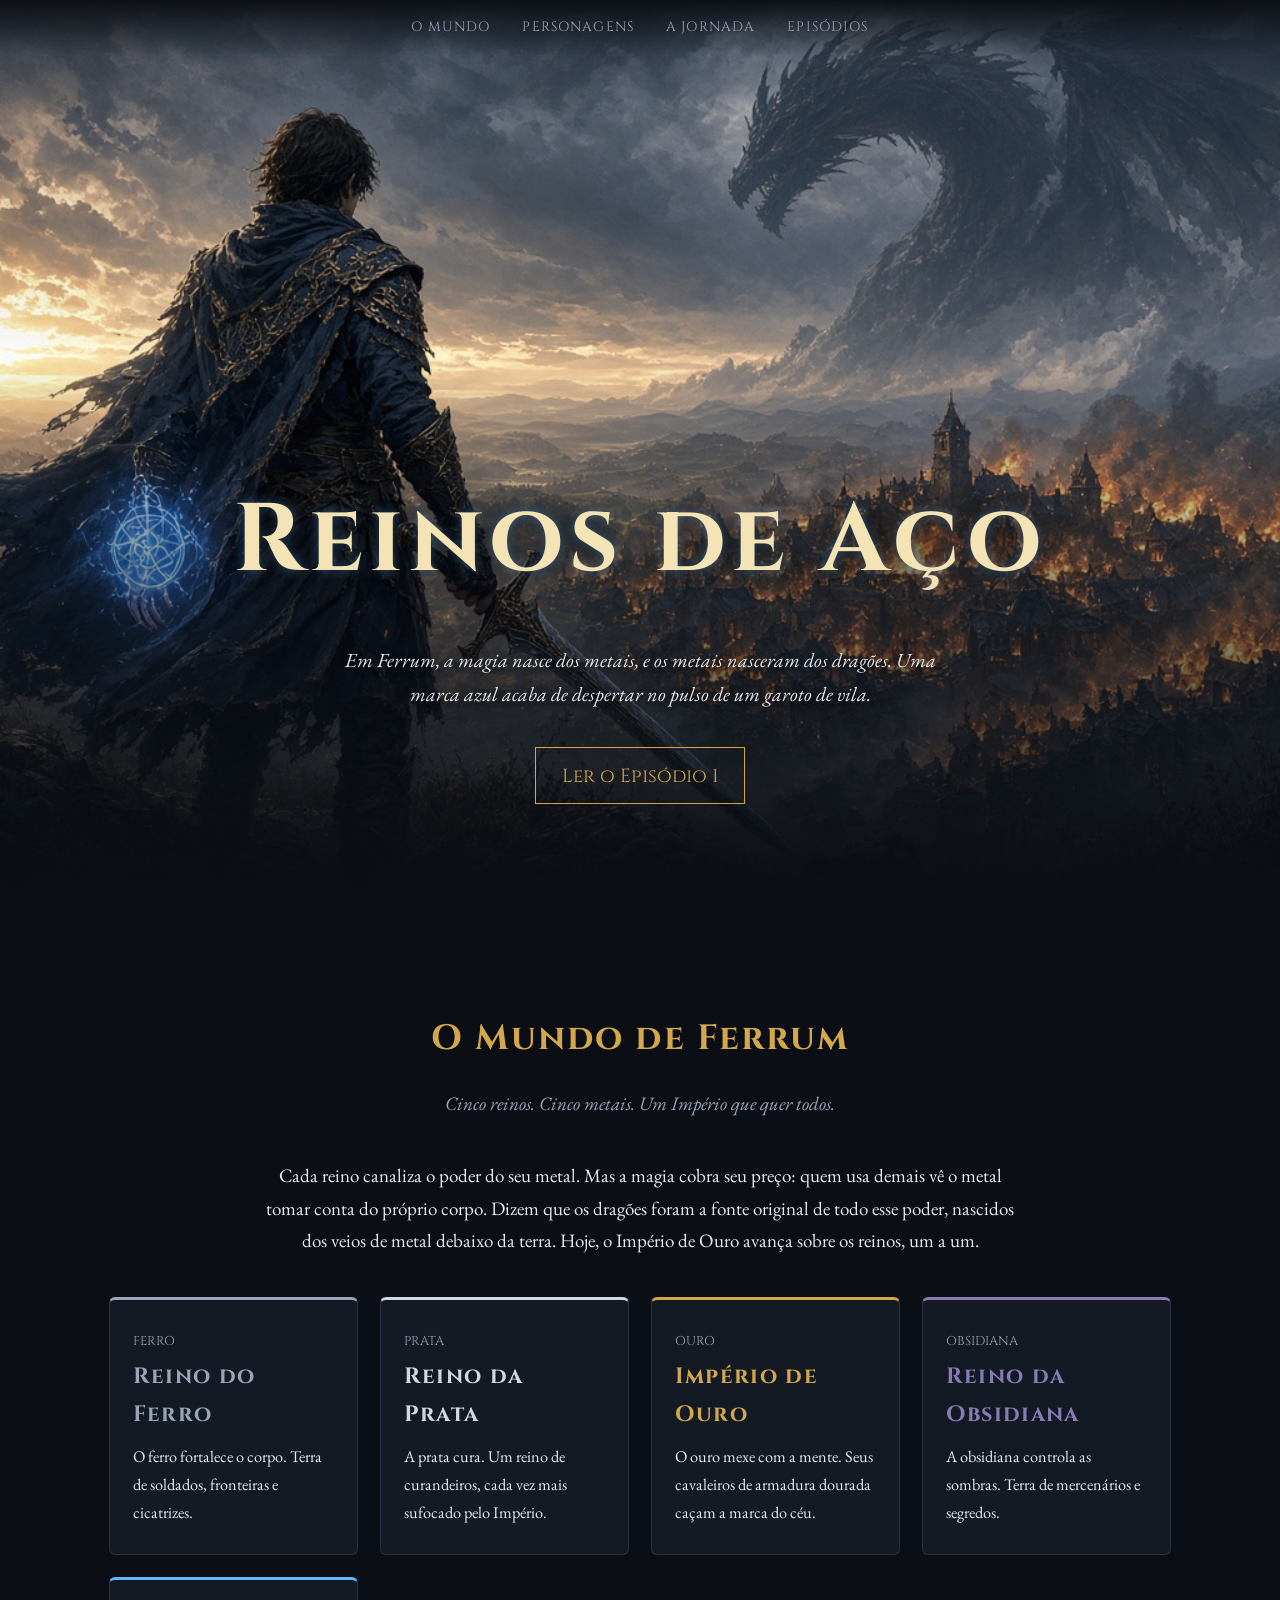
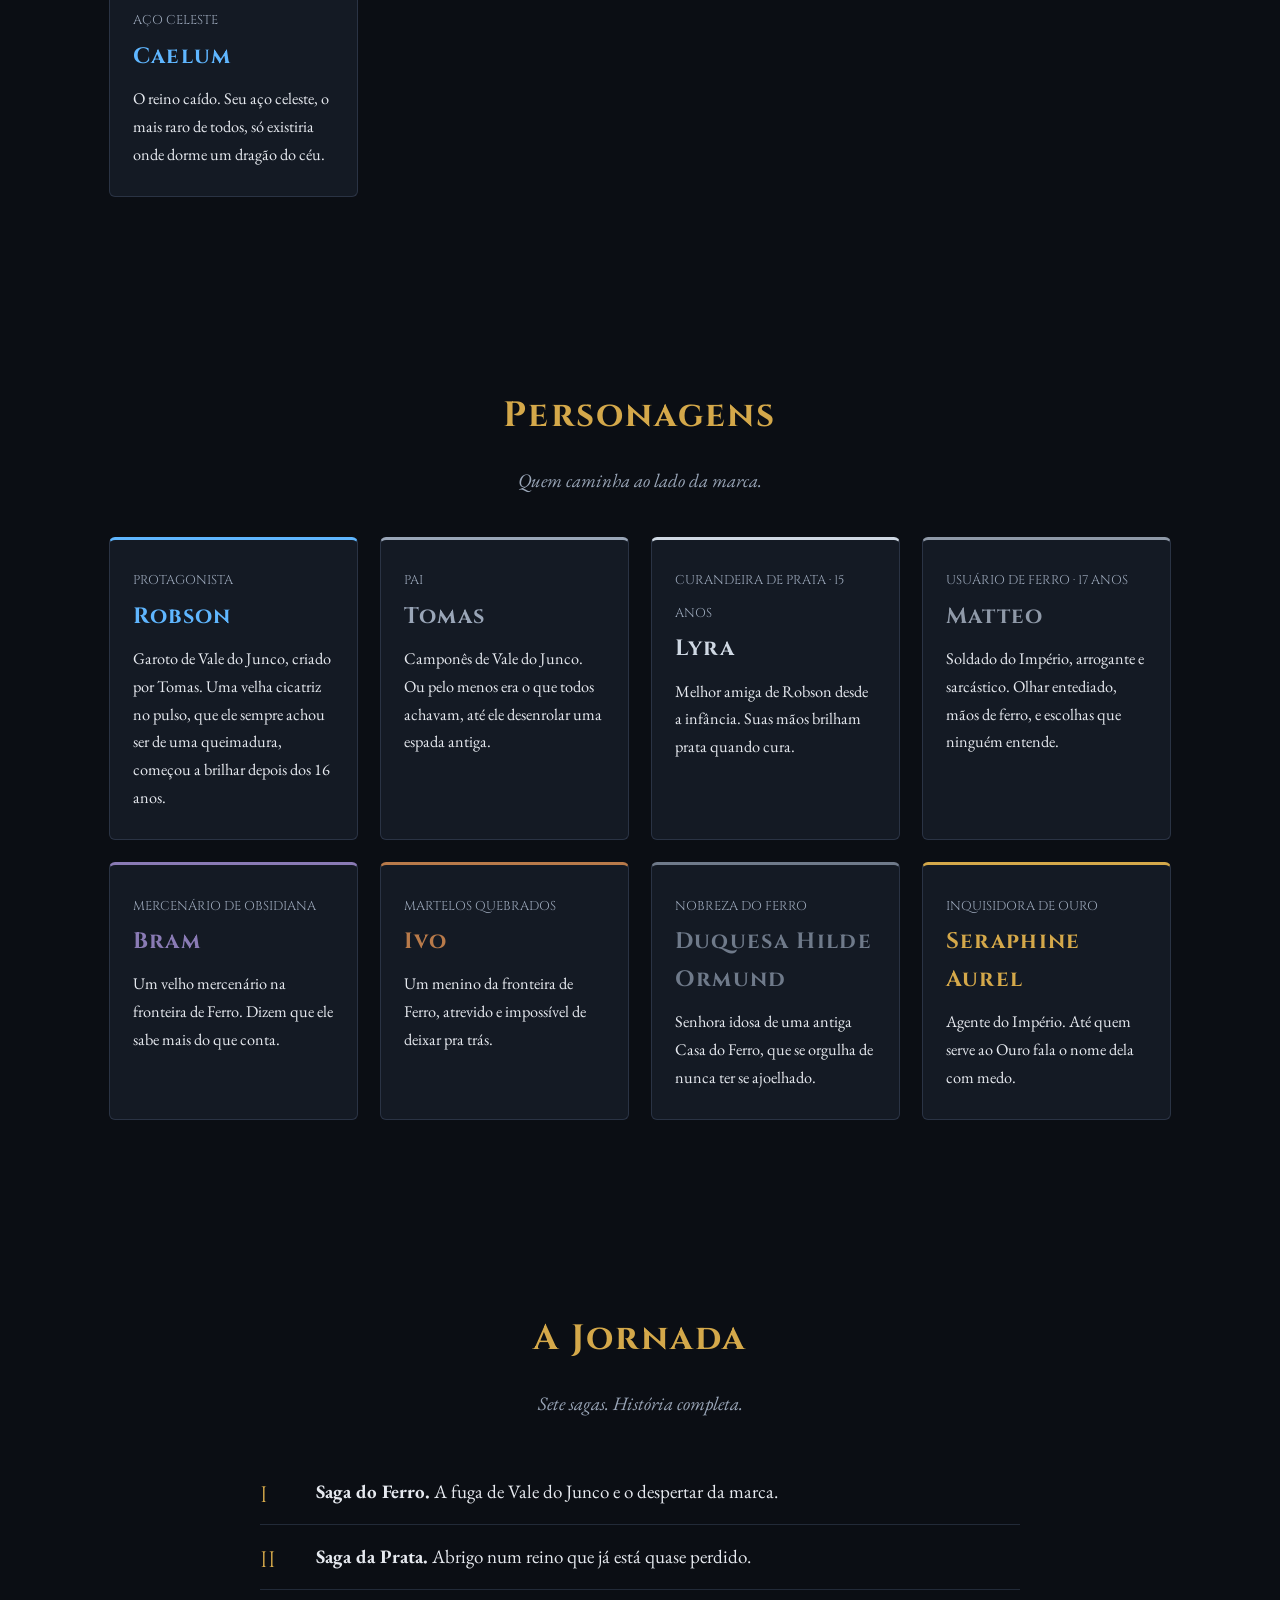
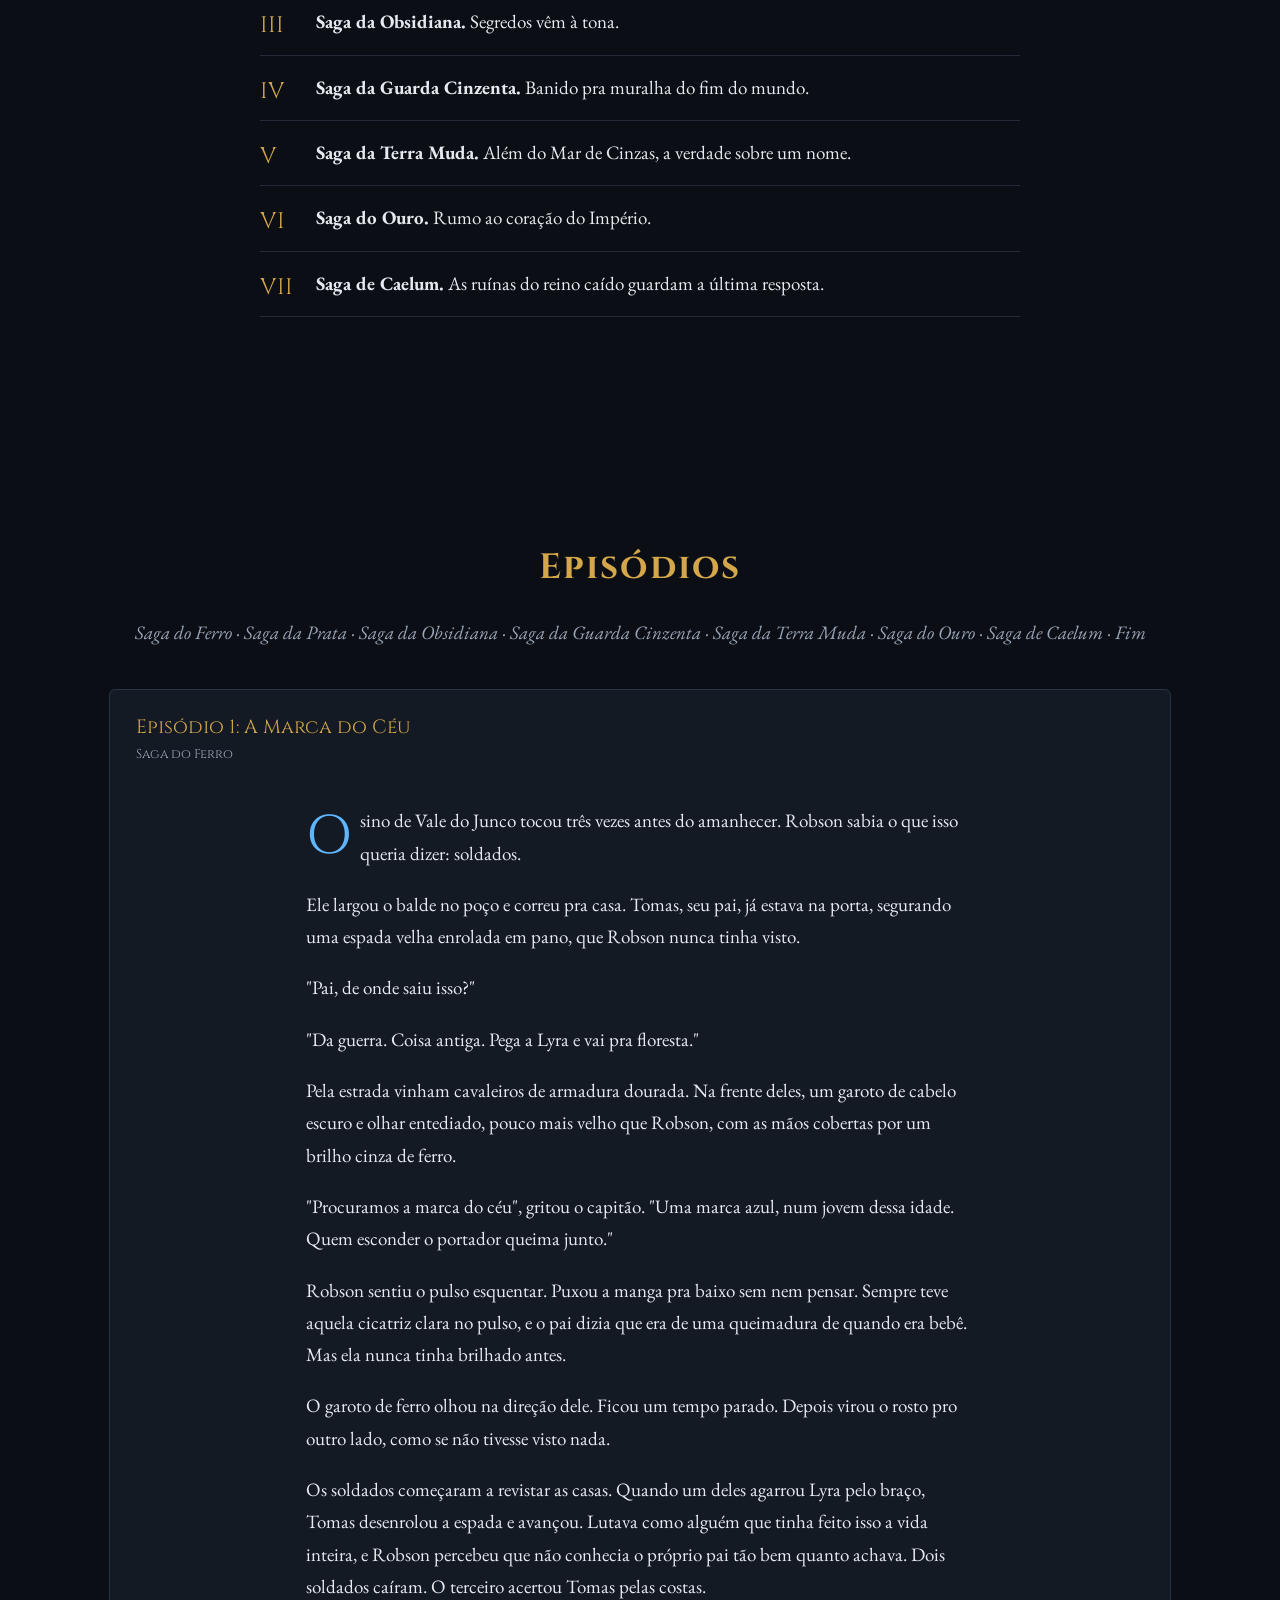
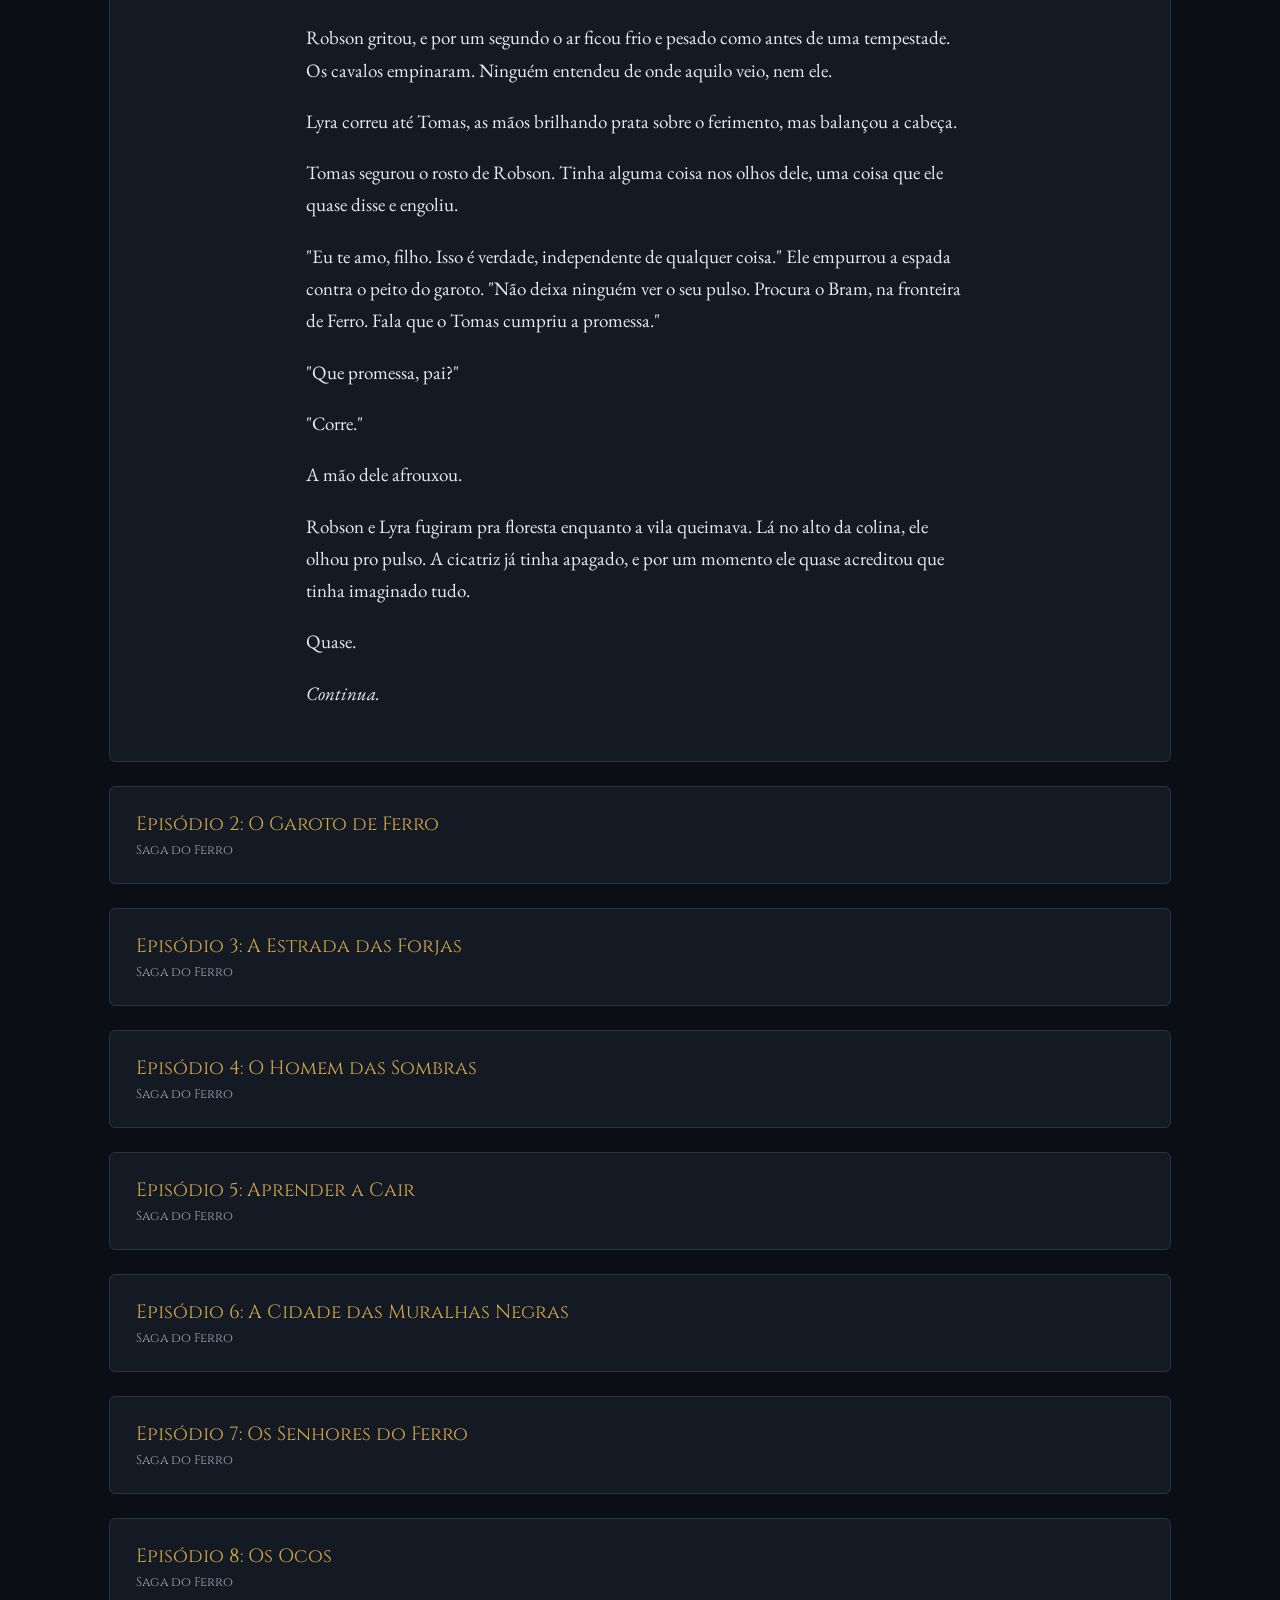
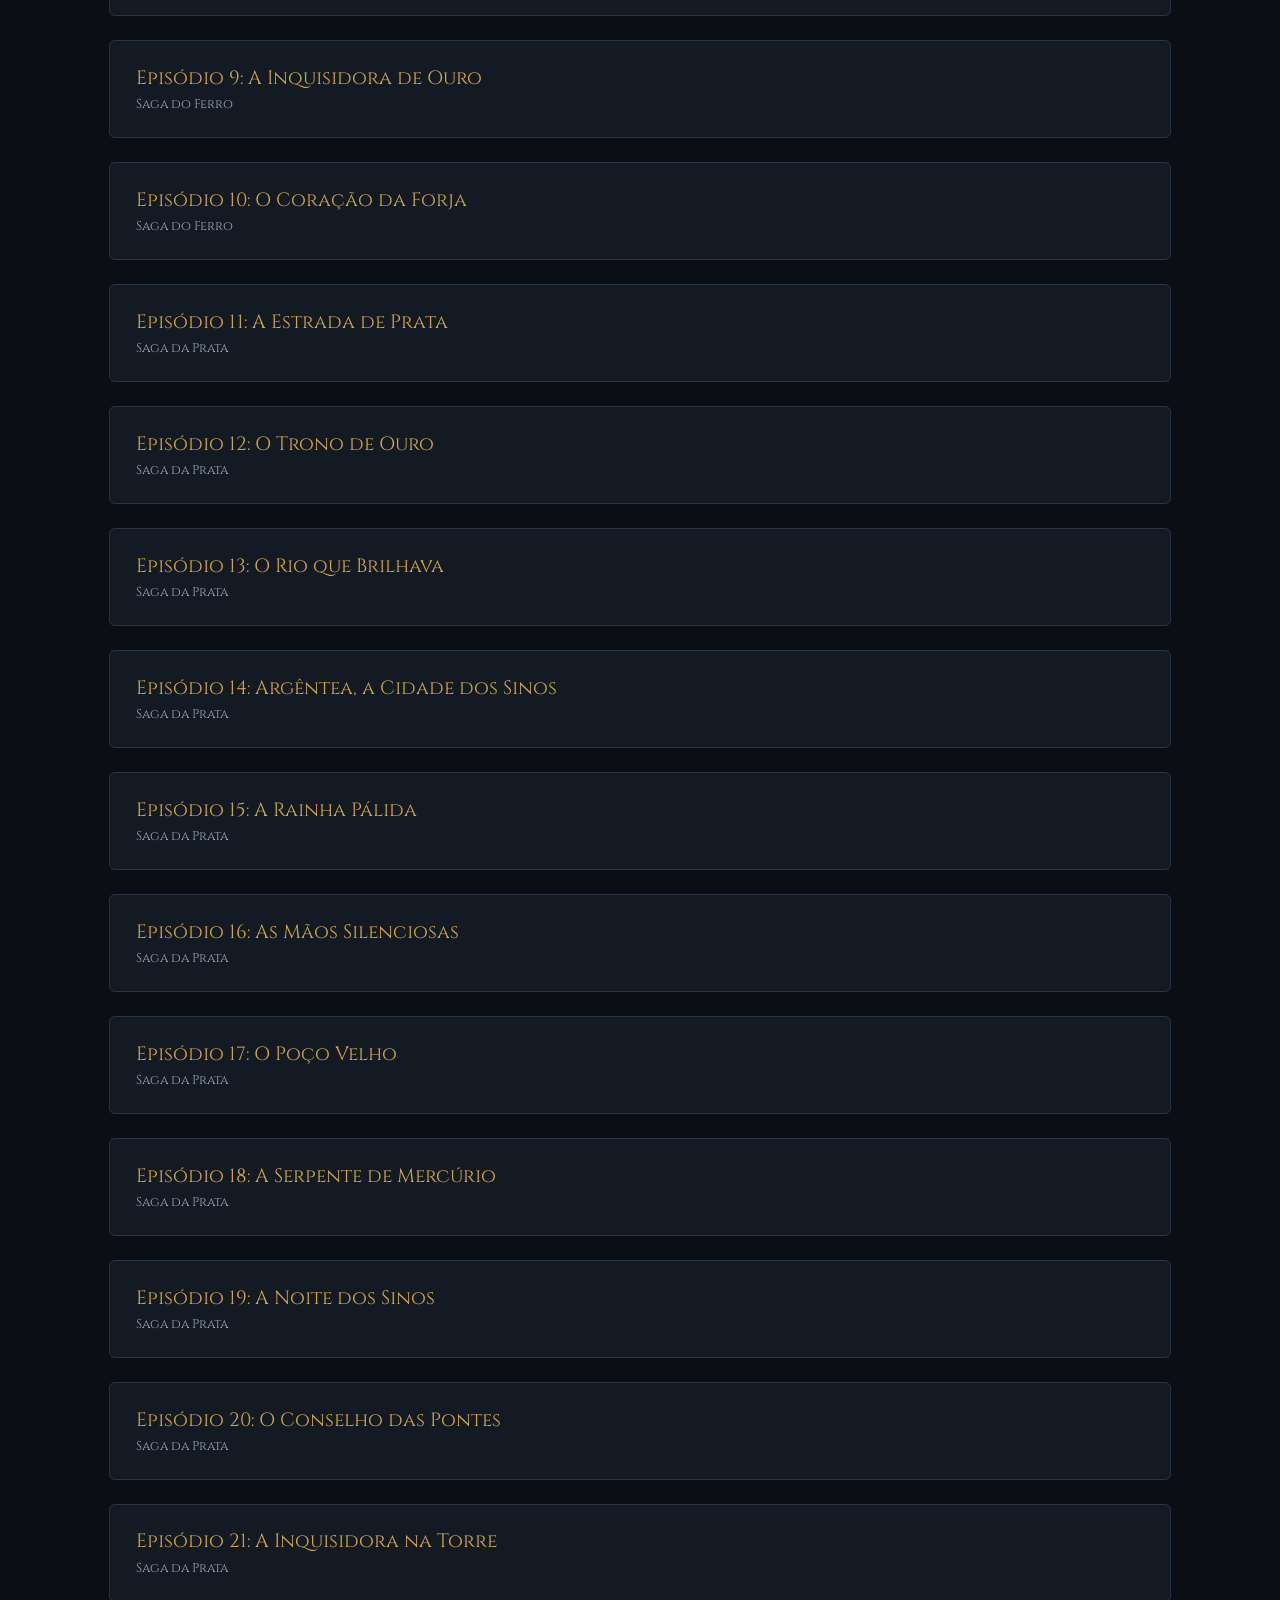
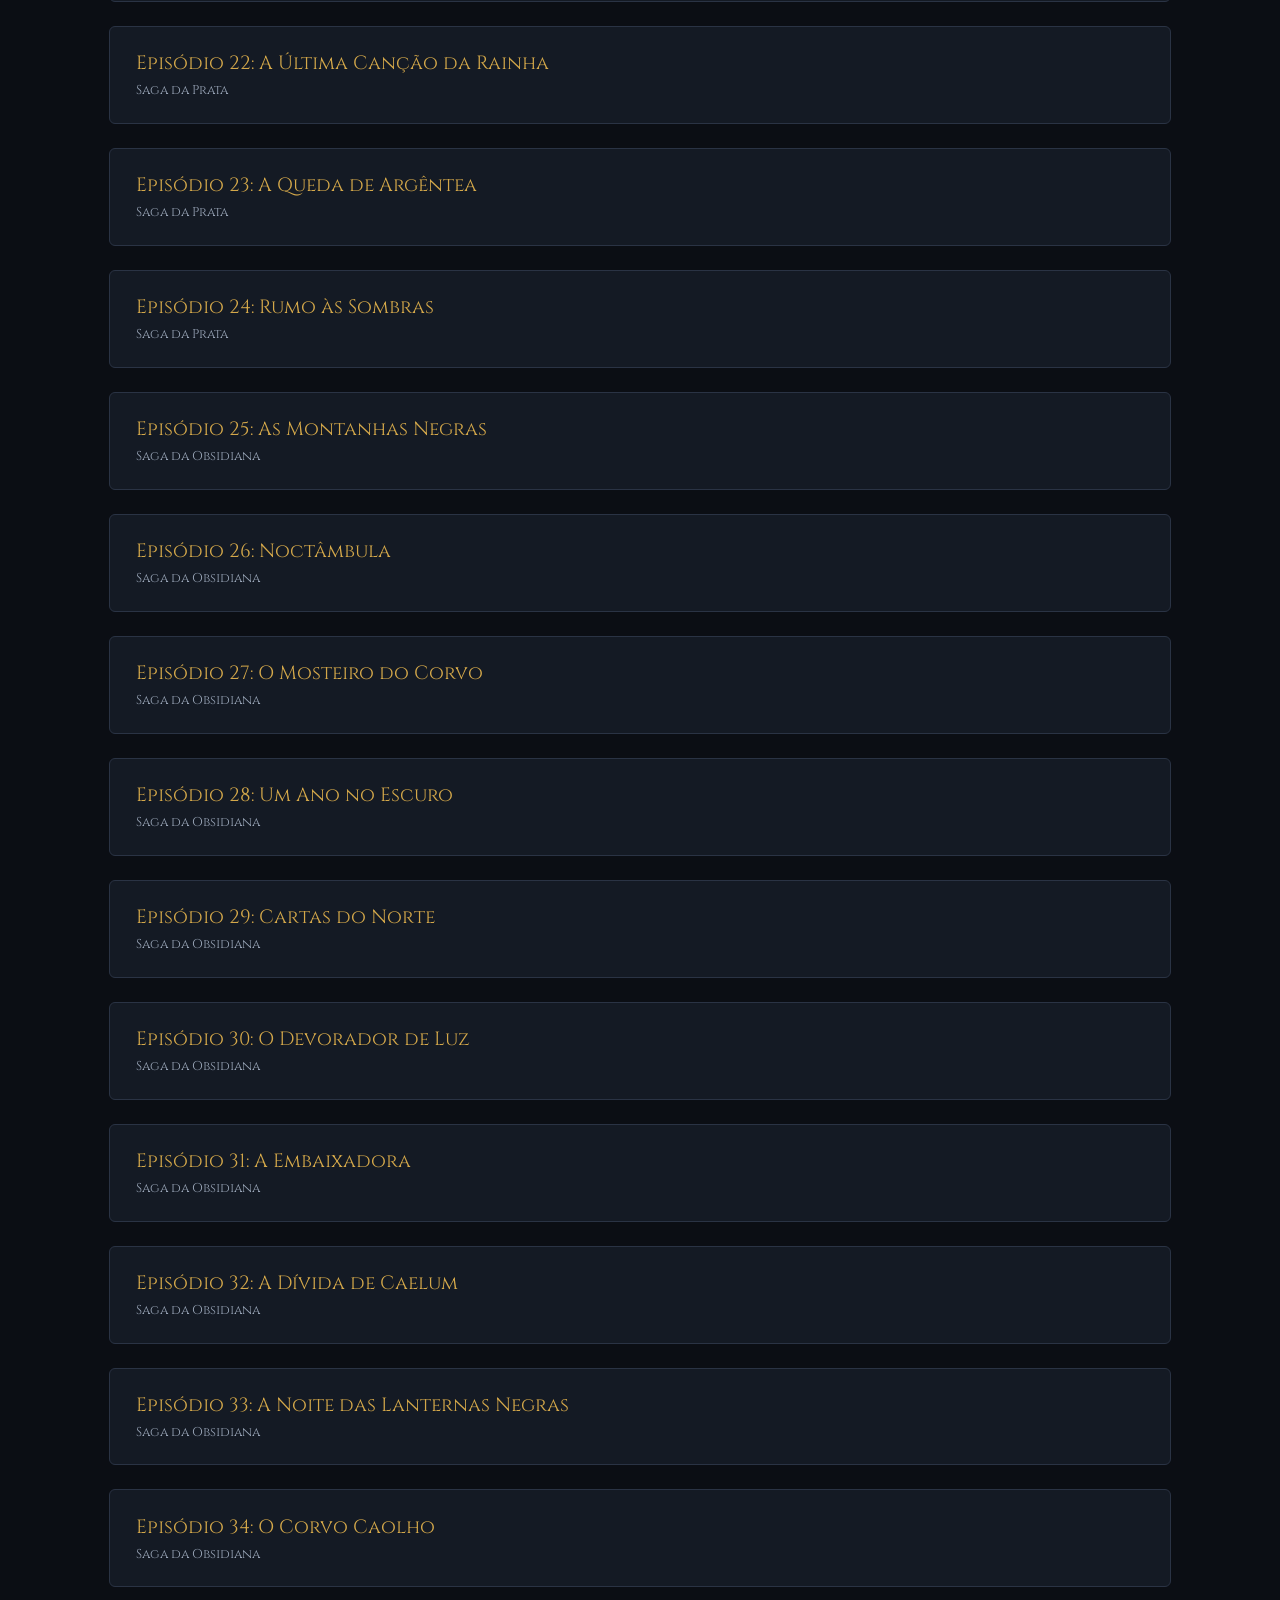
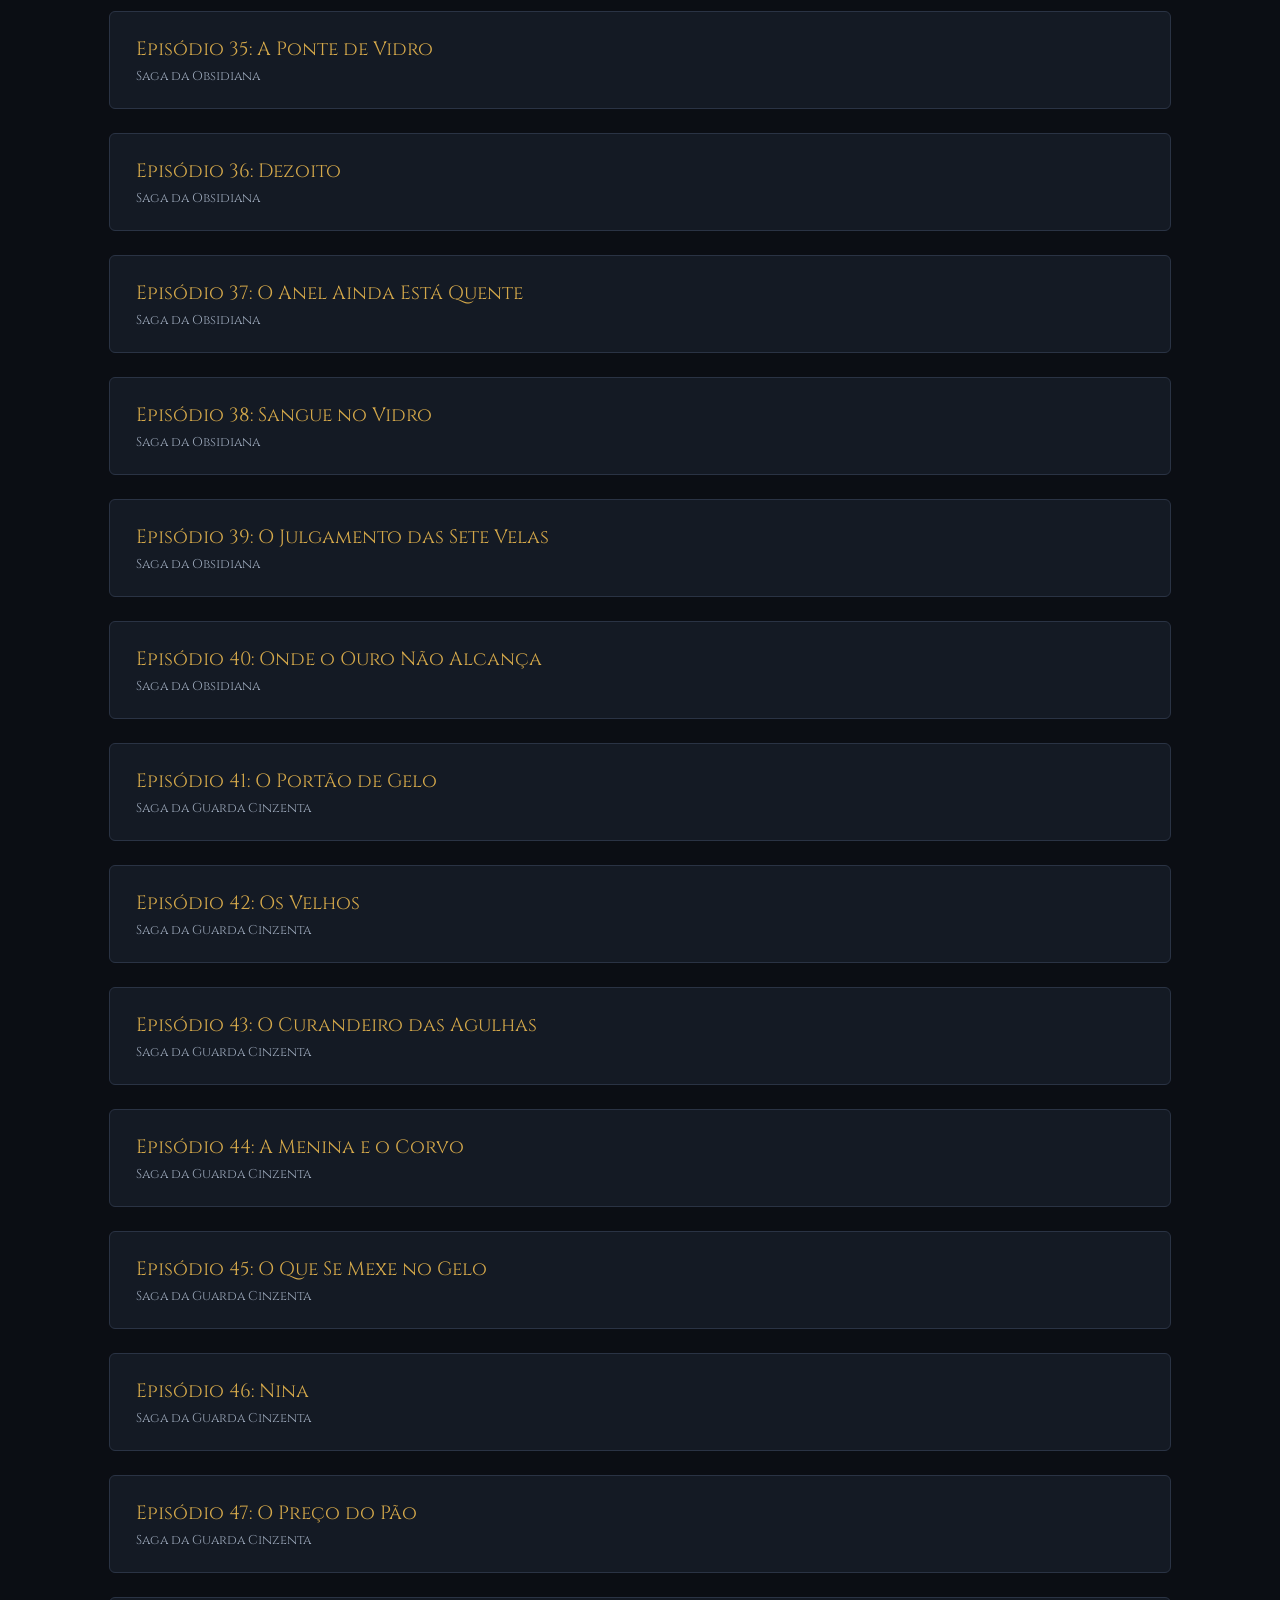
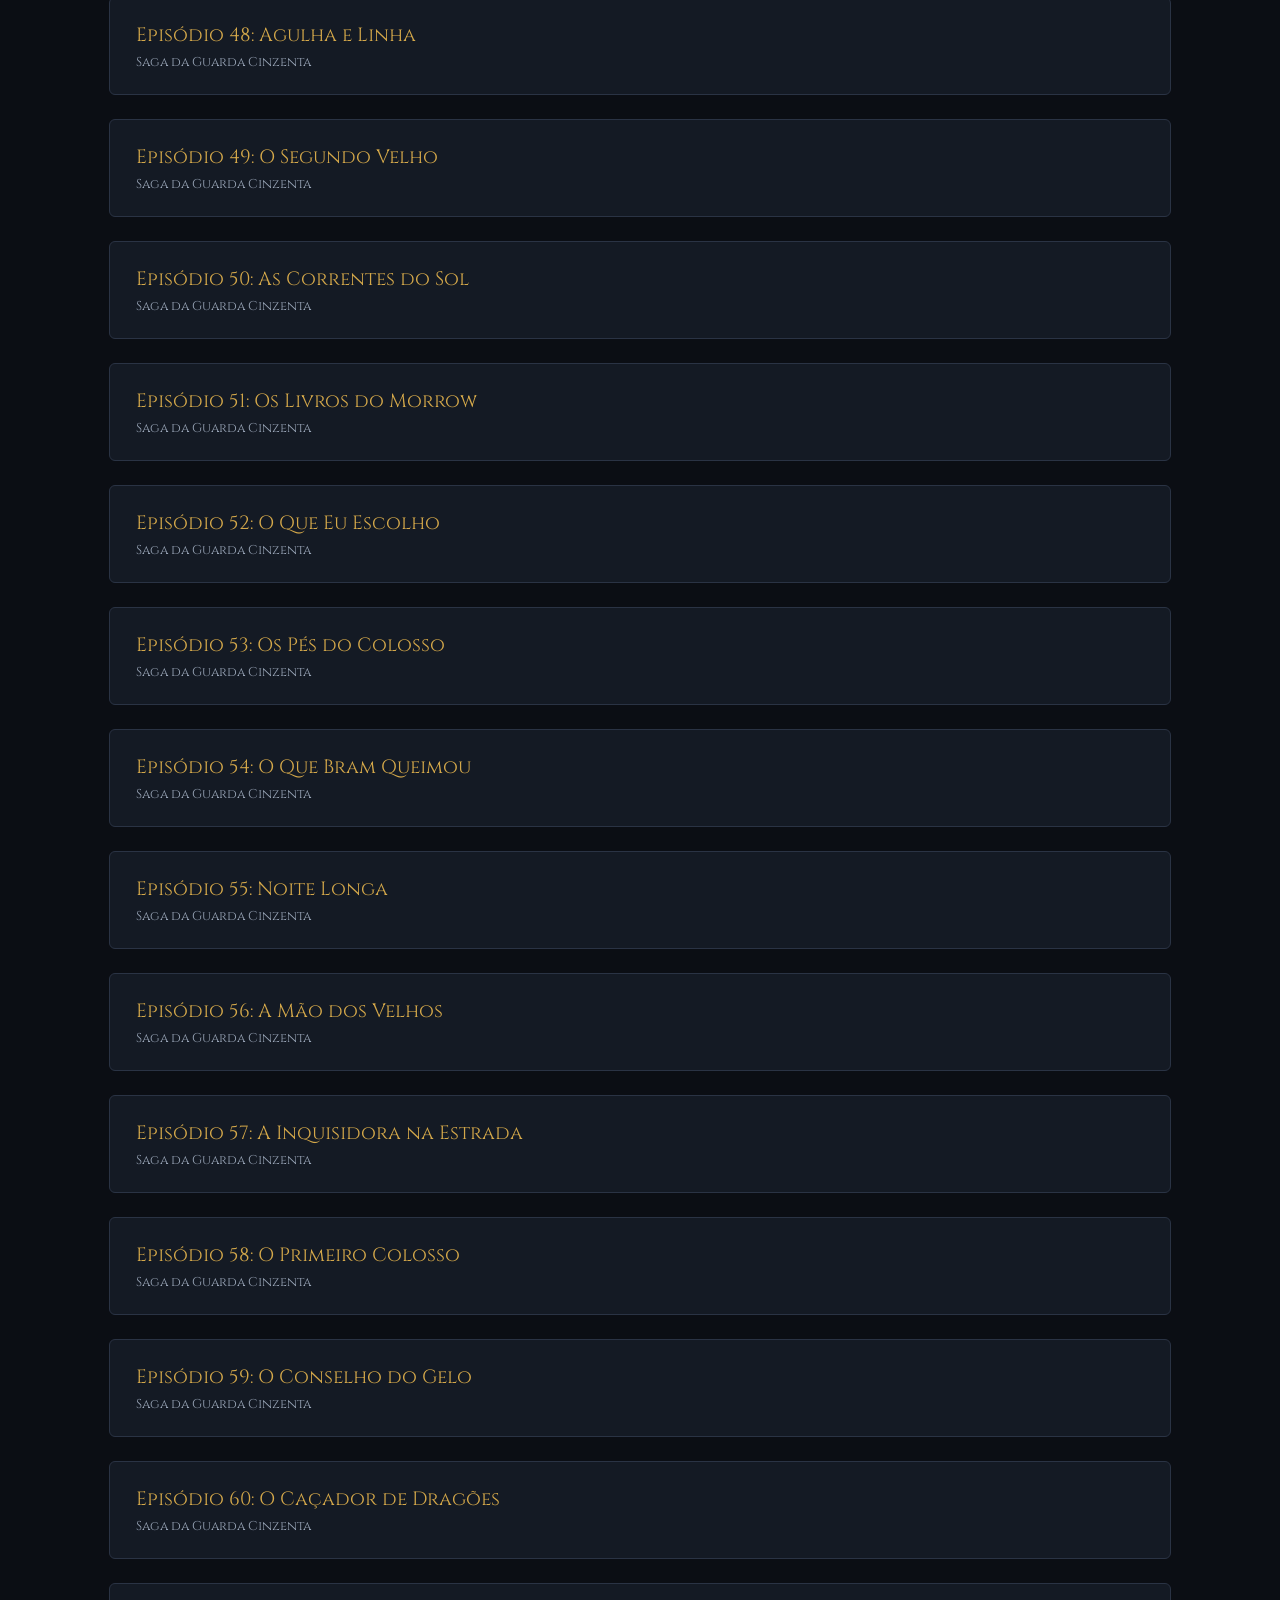
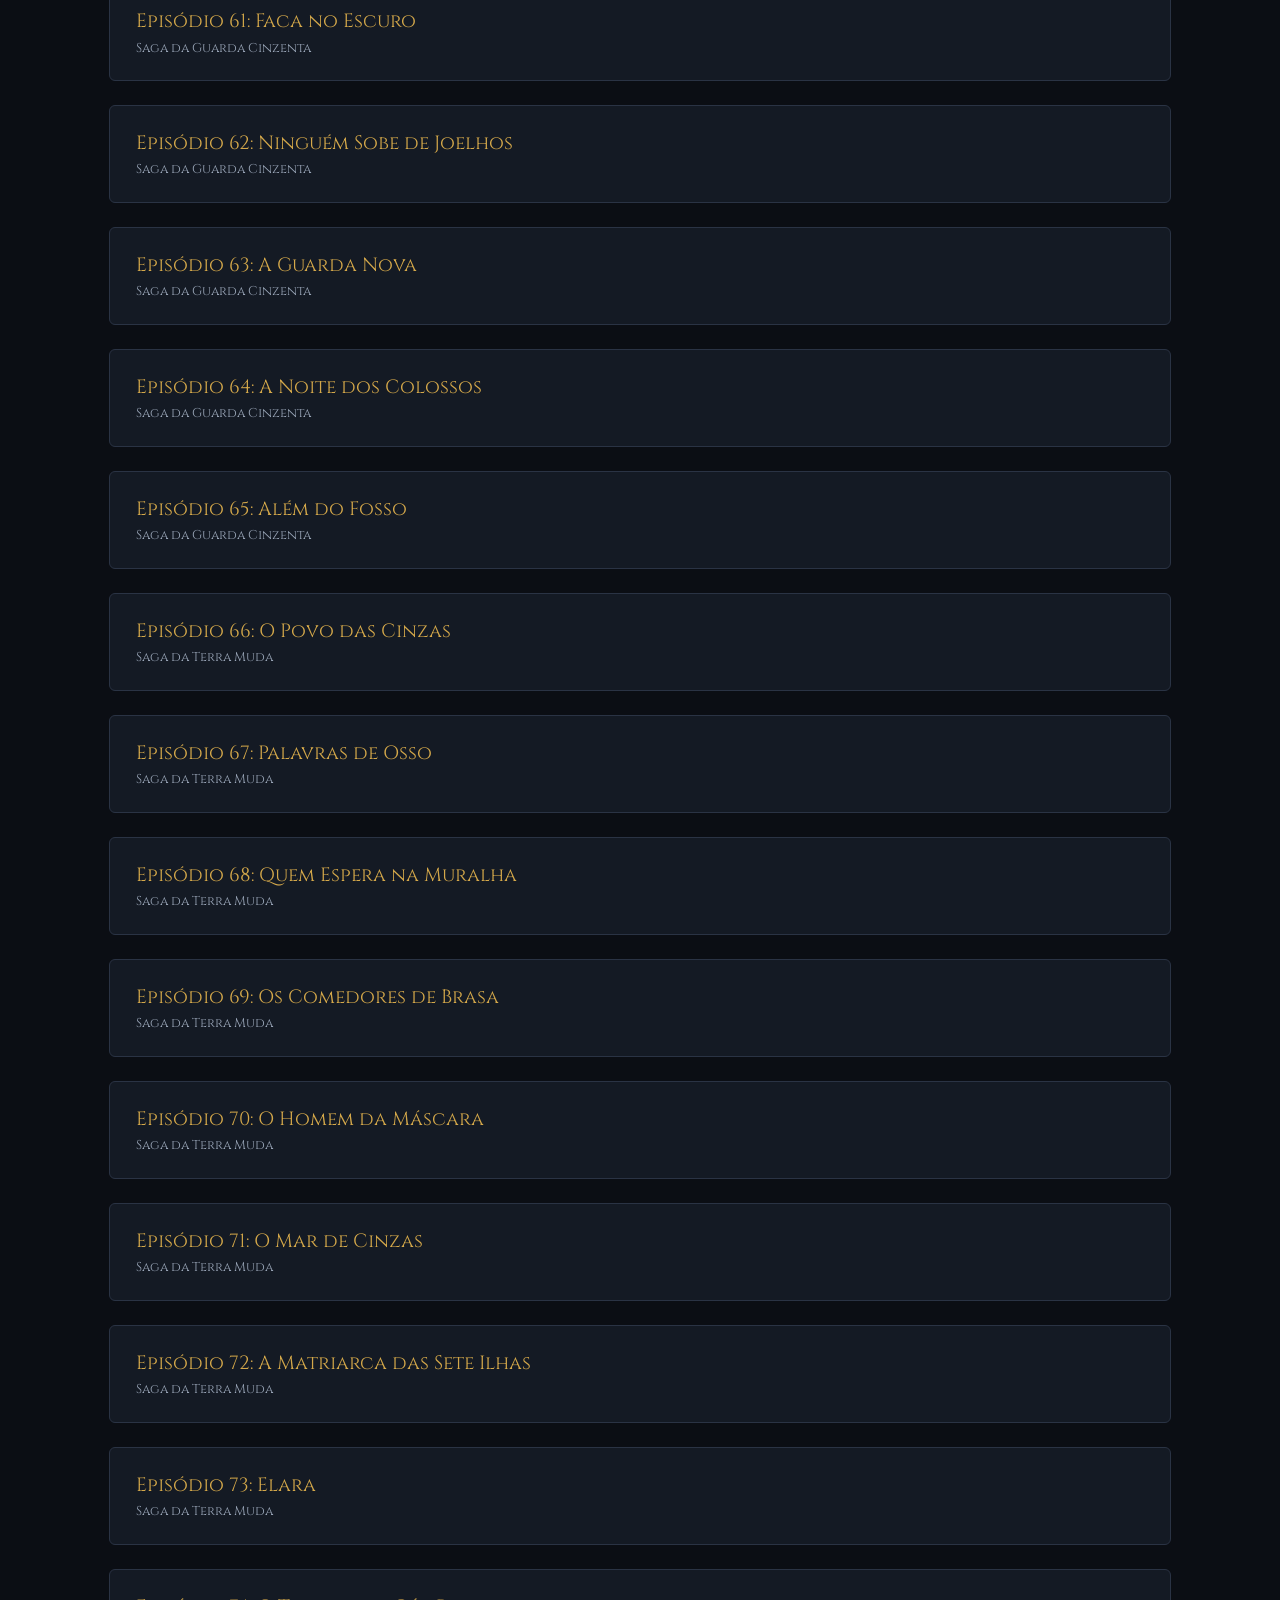
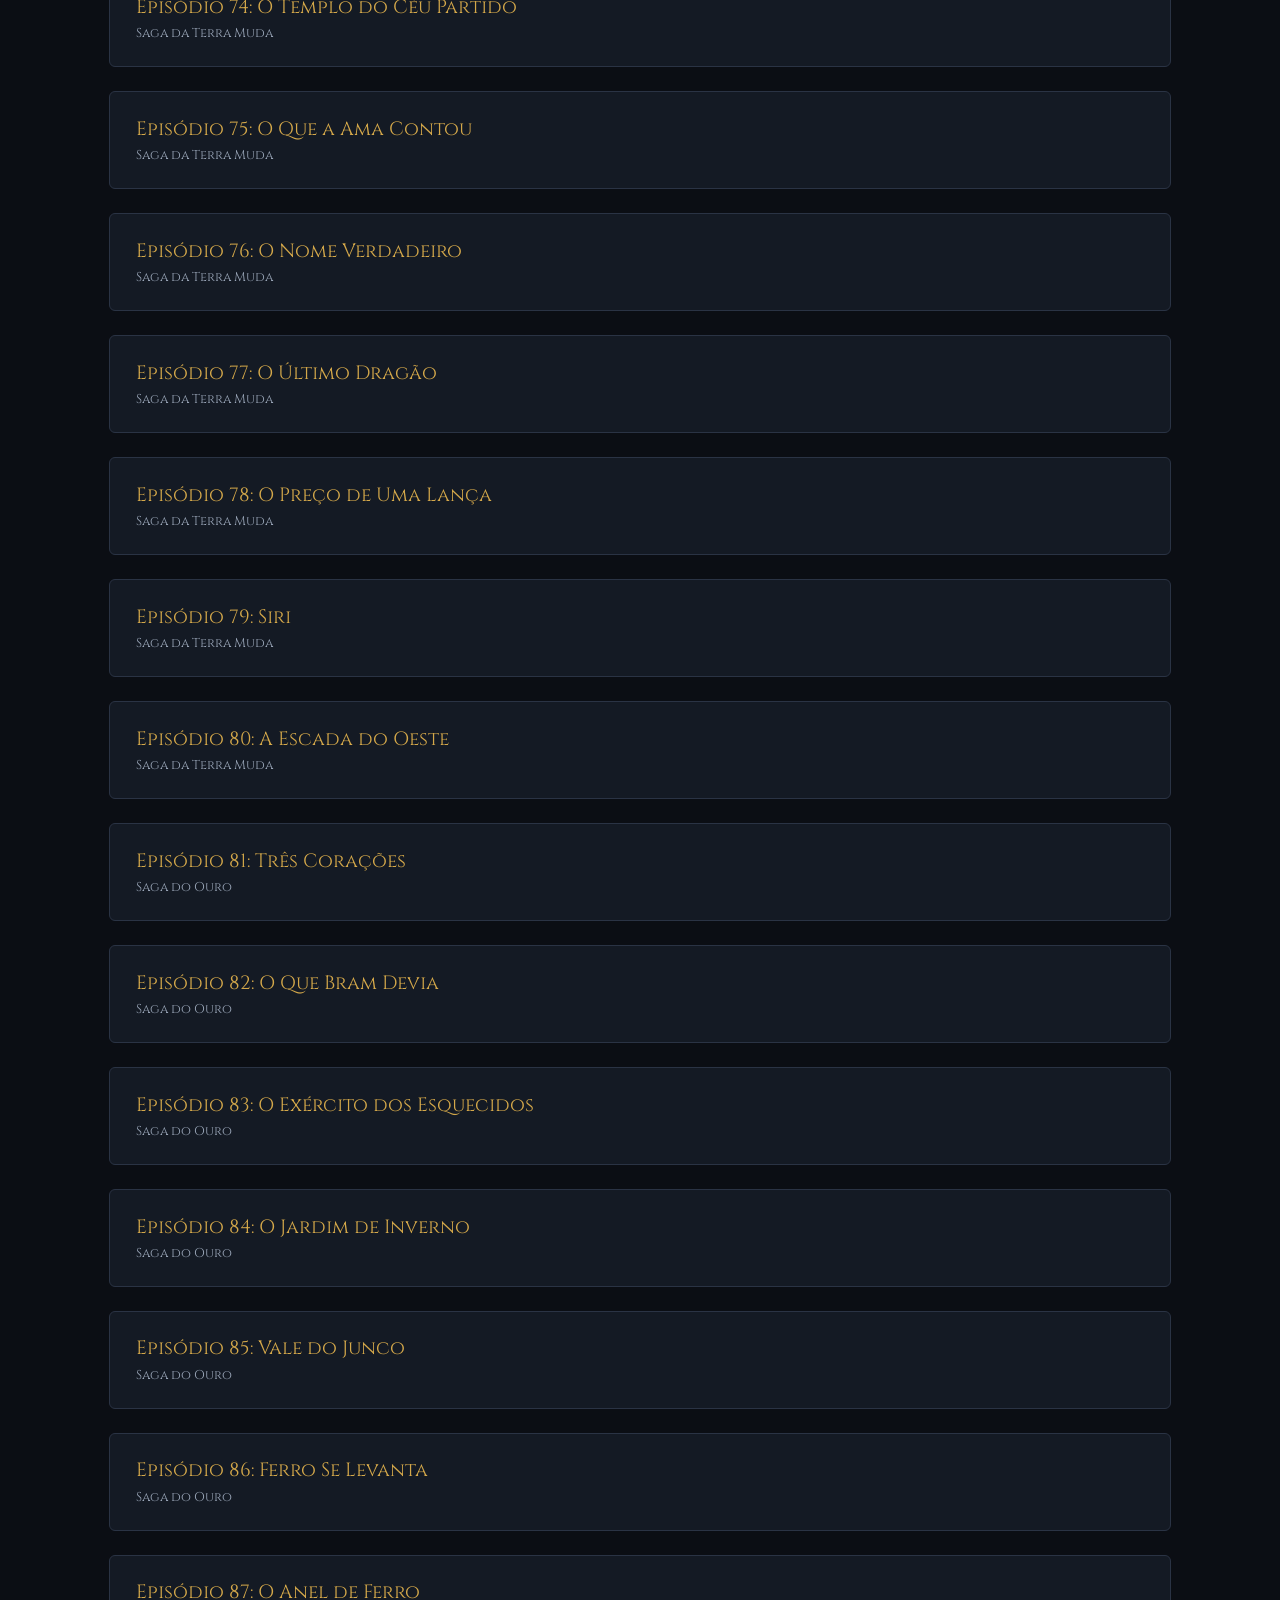
==== commit a87bf180: "Atualiza site 2026-10-25 00:45" ====
--- a/index.html
+++ b/index.html
@@ -25,14 +25,16 @@
 <div class="card" style="--c:#6f7a8a"><span class="tag">Nobreza do Ferro</span><h3>Duquesa Hilde Ormund</h3><p>Senhora idosa de uma antiga Casa do Ferro, que se orgulha de nunca ter se ajoelhado.</p></div>
 <div class="card" style="--c:#d4a84a"><span class="tag">Inquisidora de Ouro</span><h3>Seraphine Aurel</h3><p>Agente do Império. Até quem serve ao Ouro fala o nome dela com medo.</p></div>
 </div></section>
-<section id="jornada"><h2>A Jornada</h2><p class="sub">Cinco sagas até o fim.</p><ol class="sagas">
+<section id="jornada"><h2>A Jornada</h2><p class="sub">Sete sagas. História completa.</p><ol class="sagas">
 <li><strong>Saga do Ferro.</strong> A fuga de Vale do Junco e o despertar da marca.</li>
 <li><strong>Saga da Prata.</strong> Abrigo num reino que já está quase perdido.</li>
 <li><strong>Saga da Obsidiana.</strong> Segredos vêm à tona.</li>
+<li><strong>Saga da Guarda Cinzenta.</strong> Banido pra muralha do fim do mundo.</li>
+<li><strong>Saga da Terra Muda.</strong> Além do Mar de Cinzas, a verdade sobre um nome.</li>
 <li><strong>Saga do Ouro.</strong> Rumo ao coração do Império.</li>
 <li><strong>Saga de Caelum.</strong> As ruínas do reino caído guardam a última resposta.</li>
 </ol></section>
-<section id="episodios"><h2>Episódios</h2><p class="sub">Saga do Ferro · Saga da Prata · Saga da Obsidiana · Saga da Guarda Cinzenta</p>
+<section id="episodios"><h2>Episódios</h2><p class="sub">Saga do Ferro · Saga da Prata · Saga da Obsidiana · Saga da Guarda Cinzenta · Saga da Terra Muda · Saga do Ouro · Saga de Caelum · Fim</p>
 <!-- Para adicionar um episódio, copie um bloco <details class="episode"> abaixo. -->
 <details class="episode" open><summary>Episódio 1: A Marca do Céu<span>Saga do Ferro</span></summary><div class="text">
 <p>O sino de Vale do Junco tocou três vezes antes do amanhecer. Robson sabia o que isso queria dizer: soldados.</p>
@@ -3282,6 +3284,3032 @@
 <p>E foi a última coisa que Robson sentiu antes de apagar.</p>
 <p><em>Fim da Saga da Guarda Cinzenta.</em></p>
 </div></details>
-<details class="episode soon"><summary>Episódio 66<span>Em breve</span></summary></details>
+<details class="episode"><summary>Episódio 66: O Povo das Cinzas<span>Saga da Terra Muda</span></summary><div class="text">
+<p>Ele acordou com cheiro de fumaça doce.</p>
+<p>Não era fumaça de forja, nem de lenha molhada. Era um cheiro de resina queimada, de ervas, de alguma coisa que lembrava mel. Robson abriu os olhos devagar e viu um teto redondo, feito de couro esticado sobre costelas brancas e enormes. Costelas de algum bicho que ele não conseguia imaginar o tamanho.</p>
+<p>Estava deitado em peles. A perna esquerda estava presa entre duas talas de osso, amarradas com tiras de couro. As costelas doíam a cada respiração, mas alguém tinha enfaixado o peito dele com panos limpos.</p>
+<p>Ele tentou levantar e uma mão o empurrou de volta, firme, sem esforço.</p>
+<p>Era o estranho do riacho.</p>
+<p>Sem o pano no rosto, ele era mais novo do que Robson tinha imaginado. Vinte anos, talvez. Pele morena, quase cor de cobre, com linhas pintadas de cinza branca subindo pelo pescoço até a têmpora. O cabelo era preto, comprido, trançado em duas tranças grossas com contas de osso. E os olhos, aqueles olhos cinza de cinza, estavam olhando pra ele com uma calma que irritava.</p>
+<p>O estranho disse alguma coisa. Uma frase curta, com muitas vogais abertas.</p>
+<p>"Eu não entendo", disse Robson.</p>
+<p>O estranho apontou pro próprio peito. "Ravi."</p>
+<p>Depois apontou pro Robson e esperou.</p>
+<p>"Robson."</p>
+<p>"Rob-son." Ravi repetiu devagar, como quem prova uma fruta nova. Depois sorriu. Era um sorriso torto, só de um lado. "Robson."</p>
+<p>E foi embora pela abertura da tenda, deixando uma tigela de caldo quente do lado das peles.</p>
+<hr>
+<p>Demorou quatro dias pra ele conseguir sair da tenda apoiado numa muleta de osso.</p>
+<p>A aldeia ficava num vale raso, entre colinas de pedra escura. Eram umas trinta tendas iguais àquela, de couro e costela, com fumaça saindo pelo topo. Crianças corriam descalças. Mulheres moíam grãos pretos em pedras chatas. Homens afiavam pontas de lança em pedaços de osso e de vidro vulcânico.</p>
+<p>Não havia uma única peça de metal em lugar nenhum.</p>
+<p>Nem um prego. Nem uma faca. Nem uma panela. As panelas eram de barro. As facas eram de pedra lascada. Os enfeites eram de osso, de dente, de concha.</p>
+<p>E o céu continuava cinza. Sempre. Uma poeira fina caía o tempo todo, tão leve que só dava pra ver contra o sol. As pessoas dali andavam com ela no cabelo, nos ombros, nas pestanas, e nem pareciam notar.</p>
+<p>Robson olhou pro próprio pulso.</p>
+<p>A marca estava lá. As asas abertas da ave. Mas era só um desenho. Uma cicatriz velha, como ele tinha achado a vida inteira que era. Ele fechou os olhos e procurou a luz, aquela sensação de céu se abrindo dentro do peito.</p>
+<p>Nada.</p>
+<p>Não era como no Fosso, onde a magia era sugada. Ali simplesmente não tinha nada pra puxar. Como tentar beber de um poço seco.</p>
+<p>"Terra Muda", murmurou ele. Era o nome que a Guarda dava pra aquele lugar. Ele finalmente entendia por quê. Não era a terra que era muda. Era a magia.</p>
+<hr>
+<p>Ravi aparecia todo dia.</p>
+<p>Trazia comida, trocava as faixas, mexia na tala com dedos cuidadosos. Às vezes ficava sentado na frente da tenda, afiando a lança, sem falar nada. Às vezes apontava pras coisas e dizia o nome delas.</p>
+<p>"Kaa", dizia, apontando pro fogo.</p>
+<p>"Fogo."</p>
+<p>"Fo-go." Ravi franzia a testa. "Kaa."</p>
+<p>"Kaa", repetia Robson.</p>
+<p>E Ravi ria, um riso baixo, como se a pronúncia do Robson fosse a coisa mais engraçada do mundo.</p>
+<p>Nem todo mundo era tão gentil. Um velho de rosto todo pintado de branco, que parecia ser o chefe da aldeia, olhava pra ele de longe com desconfiança. Quando Robson passava, as mães puxavam as crianças pra perto. Uma vez, um homem grande de ombros largos cuspiu no chão na frente dele e disse uma palavra que Robson não entendeu, mas que entendeu.</p>
+<p>Ravi se pôs entre os dois. Disse alguma coisa curta. O homem grande abaixou a cabeça e foi embora.</p>
+<p>"O que ele falou?", perguntou Robson.</p>
+<p>Ravi pensou. Depois apontou pro alto, pro paredão do Fosso, que ainda dava pra ver no horizonte, sumindo na névoa branca. Fez um gesto de queda com a mão. E depois tocou no próprio pulso, no mesmo lugar onde Robson tinha a marca.</p>
+<p>"Céu", disse Ravi, em português. Foi a primeira palavra que ele aprendeu sozinho, sem ninguém ensinar. Ele devia ter ouvido Robson falar enquanto dormia.</p>
+<p>Robson sentiu um arrepio.</p>
+<p>"Como você sabe essa palavra?"</p>
+<p>Mas Ravi só sorriu daquele jeito torto e voltou a afiar a lança.</p>
+<hr>
+<p>Na sétima noite, Robson não conseguia dormir.</p>
+<p>Saiu da tenda com a muleta e se sentou perto da fogueira grande, no centro da aldeia, que nunca apagava. A cinza caía devagar. Ele pensou no Ícaro. Na mão dele esticada na borda da muralha. Nas pontas dos dedos que tinham se tocado.</p>
+<p>Pensou se o Ícaro achava que ele estava morto.</p>
+<p>Provavelmente achava. Todo mundo achava. Ninguém volta do Fosso.</p>
+<p>Ravi se sentou do lado dele sem fazer barulho. Ficaram um tempo olhando o fogo.</p>
+<p>Depois Ravi pegou um graveto e desenhou na terra. Uma linha reta, comprida. A muralha. Depois, embaixo, uma linha torta. O Fosso. E do outro lado, ele desenhou um monte de ondas. Muitas. Até onde o braço alcançava.</p>
+<p>Apontou pras ondas. "Mar de Cinzas."</p>
+<p>Depois, do outro lado das ondas, desenhou pequenos círculos. Ilhas. Bateu no próprio peito.</p>
+<p>"Ravi", disse ele. E depois, apontando pras ilhas: "Casa."</p>
+<p>"Você não é daqui?"</p>
+<p>Ravi balançou a cabeça. Apontou pra aldeia, depois pra ele mesmo, e juntou dois dedos e separou. Visitante. Viajante. Alguma coisa assim.</p>
+<p>E então fez uma coisa que Robson não esperava. Desenhou, do lado das ilhas, uma ave de asas abertas.</p>
+<p>A mesma ave da marca.</p>
+<p>Robson ficou olhando pro desenho na terra até a cinza começar a cobri-lo.</p>
+<p>"O que tem lá?", perguntou ele, baixinho.</p>
+<p>Ravi não respondeu. Pegou a mão dele, virou o pulso pra cima, e passou o polegar devagar por cima da marca apagada. Uma vez. Duas. O toque foi quente, e durou mais do que precisava.</p>
+<p>Depois soltou, levantou e foi dormir.</p>
+<p>Robson ficou sozinho na frente do fogo, com o pulso formigando, e a sensação estranha de que alguém, do outro lado de um mar de poeira, estava esperando por ele havia muito tempo.</p>
+<p><em>Continua.</em></p>
+</div></details>
+<details class="episode"><summary>Episódio 67: Palavras de Osso<span>Saga da Terra Muda</span></summary><div class="text">
+<p>As palavras vieram aos poucos, como água pingando de uma rocha.</p>
+<p>Primeiro os nomes das coisas. Fogo, água, comida, frio. Depois os verbos. Andar, comer, dormir, lutar. Ravi ensinava com uma paciência que Robson nunca tinha visto em ninguém, nem no Tomas. Repetia a mesma palavra vinte vezes sem perder o sorriso. E quando Robson acertava, ele batia duas vezes no peito com o punho fechado, que era o jeito dali de dizer que estava bom.</p>
+<p>Robson ensinava de volta. E Ravi aprendia rápido demais. Rápido de um jeito que dava raiva.</p>
+<p>No fim do primeiro mês, os dois já conseguiam conversar. Torto, cheio de buracos, misturando as duas línguas, mas conseguiam.</p>
+<p>"Por que você me salvou?", perguntou Robson, uma manhã, enquanto Ravi tirava a tala da perna dele.</p>
+<p>Ravi pensou um pouco antes de responder. Ele sempre pensava antes de responder. "Eu estava esperando."</p>
+<p>"Esperando o quê?"</p>
+<p>"Alguém cair." Ravi apertou o joelho dele de leve, testando. Robson fez uma careta, mas não gritou. "Minha mãe sonhou. Uma ave de céu caindo do muro branco. Ela me mandou atravessar o Mar e esperar no riacho."</p>
+<p>"Quanto tempo você esperou?"</p>
+<p>Ravi contou nos dedos. Depois desistiu. "Duas luas cheias. Quase três."</p>
+<p>"Você ficou três meses sentado num riacho por causa de um sonho?"</p>
+<p>"Minha mãe não sonha errado." Ravi deu de ombros, como se fosse a coisa mais óbvia do mundo. Depois olhou pra ele com aqueles olhos cinza, sério. "E você caiu."</p>
+<hr>
+<p>O povo da aldeia se chamava Kuma.</p>
+<p>Eles não tinham reis. Tinham anciões, que decidiam as coisas sentados em volta da fogueira grande, e caçadores, e cantores. Os cantores eram os mais respeitados. Sabiam de cor a história do povo desde o começo do mundo, e cantavam ela inteira uma vez por ano, durante três noites seguidas, sem repetir um verso.</p>
+<p>Sem metal, os Kuma tinham aprendido a fazer tudo com o que a terra dava. Osso de bicho grande pra estrutura das tendas. Vidro vulcânico pras lâminas. Tendões pra corda. Barro pros potes. E eles conheciam cada erva, cada raiz, cada cogumelo daquele lugar cinza.</p>
+<p>A perna do Robson sarou em seis semanas. Uma perna quebrada daquele jeito, sem prata de curandeiro, devia ter levado meses. Mas a velha que cuidava das ervas, uma mulher pequena e enrugada chamada Mãe Tui, preparava toda noite uma pasta verde e fedorenta que ela esfregava na pele dele, cantando baixinho.</p>
+<p>"Isso é magia?", perguntou Robson pro Ravi.</p>
+<p>Ravi achou a pergunta engraçada. "Isso é planta."</p>
+<p>"Mas ela canta."</p>
+<p>"Ela canta porque é chato esfregar perna de estrangeiro." Ravi sorriu. "A planta funciona do mesmo jeito."</p>
+<hr>
+<p>Com a perna boa, Robson começou a ajudar.</p>
+<p>Carregava água. Cortava lenha de uns arbustos secos e retorcidos que cresciam entre as pedras. Aprendeu a lascar vidro vulcânico pra fazer ponta de lança, e cortou os dedos tantas vezes que Mãe Tui começou a deixar a pasta verde do lado da tenda dele sem ele pedir.</p>
+<p>E aprendeu a lutar sem magia.</p>
+<p>Era isso que mais doía. Durante dois anos, desde que a marca tinha acordado, ele tinha se acostumado com a luz. Com a força que subia do pulso quando o perigo chegava. Com a velocidade. Sem ela, ele se sentia pesado. Lento. Um garoto de vila de novo, segurando uma espada que era grande demais pra ele.</p>
+<p>Ravi o levava todo fim de tarde pra uma clareira atrás da aldeia, com duas varas de madeira.</p>
+<p>E batia nele.</p>
+<p>Muito.</p>
+<p>"Você luta como quem espera ajuda", disse Ravi, depois de derrubar ele pela décima vez. "Seu braço espera. Seu pé espera. Tudo em você espera a luz chegar."</p>
+<p>"Porque ela sempre chegava." Robson cuspiu terra. "Na hora certa. Ela sempre chegava."</p>
+<p>"Aqui ela não chega." Ravi estendeu a mão pra ajudar ele a levantar. "Aqui tem só você."</p>
+<p>Robson ficou olhando pra mão estendida.</p>
+<p>Depois pegou ela, levantou, e no mesmo movimento varreu a perna do Ravi com a vara. Ravi caiu de costas na terra, surpreso, com a cinza subindo em volta dele como fumaça.</p>
+<p>Os dois ficaram parados um segundo.</p>
+<p>Depois Ravi começou a rir. Um riso alto, de verdade, deitado no chão com os braços abertos.</p>
+<p>"Isso", disse ele. "Isso foi você."</p>
+<p>Robson riu também. Foi a primeira vez que riu desde a muralha.</p>
+<hr>
+<p>Naquela noite, os cantores começaram a cantar a história do povo.</p>
+<p>Robson se sentou na roda com os outros, enrolado numa pele, do lado do Ravi. Entendia só pedaços. Mas no meio da segunda noite, a velha cantora parou, e mudou o tom, e começou um verso que fez a aldeia inteira ficar em silêncio.</p>
+<p>Ela cantou devagar. E Ravi, do lado dele, foi traduzindo baixinho, no ouvido dele, palavra por palavra.</p>
+<p><em>No tempo em que o céu ainda tinha cor,</em></p>
+<p><em>Havia um povo de asas no alto das montanhas.</em></p>
+<p><em>Eles tinham um dragão que dormia nas nuvens,</em></p>
+<p><em>E o dragão cantava, e os gigantes do gelo dormiam.</em></p>
+<p><em>Um dia, um irmão quis o canto só pra ele.</em></p>
+<p><em>Acorrentou o dragão. Queimou a montanha.</em></p>
+<p><em>E o céu ficou cinza de luto.</em></p>
+<p><em>E o povo de asas caiu, como cinza cai.</em></p>
+<p><em>Mas uma criança atravessou o fogo.</em></p>
+<p><em>Uma criança com a ave no pulso.</em></p>
+<p><em>E um dia ela vai voltar,</em></p>
+<p><em>E o céu vai lembrar a sua cor.</em></p>
+<p>Quando a música acabou, ninguém falou nada.</p>
+<p>O velho de rosto pintado de branco, o chefe da aldeia, estava olhando pro Robson do outro lado do fogo. Não com desconfiança, dessa vez. Com outra coisa. Uma coisa que parecia medo, e parecia esperança, e parecia as duas ao mesmo tempo.</p>
+<p>Robson sentiu a mão do Ravi encontrar a dele, embaixo da pele, no escuro.</p>
+<p>E não soltou.</p>
+<p><em>Continua.</em></p>
+</div></details>
+<details class="episode"><summary>Episódio 68: Quem Espera na Muralha<span>Saga da Terra Muda</span></summary><div class="text">
+<p><em>A muralha da Guarda Cinzenta. Dois meses depois da queda.</em></p>
+<p>Ícaro acordava toda manhã antes do sol e ia até a borda.</p>
+<p>Não sabia por quê. Não tinha nada pra ver. A névoa branca do Fosso era sempre a mesma, se mexendo devagar, engolindo tudo. Mas ele ia. Ficava ali uns minutos, com as mãos nos bolsos, respirando aquele ar gelado que queimava o nariz. E depois voltava pra Enfermaria e trabalhava até a noite.</p>
+<p>A espada da Lyra continuava cravada no metal da borda, de pé, com a ave voltada pro norte. Ninguém tinha coragem de tirar.</p>
+<p>"Você vai pegar uma febre fazendo isso todo dia", disse Lyra, uma manhã, parando do lado dele.</p>
+<p>"Eu sou curandeiro", disse Ícaro. "Eu sei me curar."</p>
+<p>"Você é curandeiro de agulha. Eu sou de prata." Ela encostou a mão no braço dele, e uma luz fraca, azulada, passou pela pele. O frio diminuiu na hora. "Pronto. Agora pode ficar mais meia hora."</p>
+<p>Ícaro olhou pra mão dela. "Ele falava disso. Da sua luz. Dizia que era diferente das outras."</p>
+<p>"Ele falava muito de mim?"</p>
+<p>"Você e o Bram." Ícaro hesitou. "E de outro. Um tal de Matteo."</p>
+<p>Lyra não respondeu logo. Ela olhou pro Fosso.</p>
+<p>"Ele te contou do Matteo?"</p>
+<p>"Contou que ele foi embora sem dizer nada. Que ele acordou sozinho." Ícaro deu um sorriso triste. "Eu acho que ele nunca parou de pensar nele. Mesmo comigo."</p>
+<p>"Isso te incomoda?"</p>
+<p>Ícaro pensou na pergunta com cuidado. "Me incomodava. No começo." Ele chutou um pedaço de gelo pela borda e ficou vendo ele sumir na névoa. "Depois eu entendi que o Robson é assim. Ele não ama pela metade. Ele ama inteiro, e ama muito, e ama mais de uma coisa ao mesmo tempo. E isso não diminui nada."</p>
+<p>Lyra sorriu pela primeira vez em semanas.</p>
+<p>"É", disse ela. "Ele é assim mesmo."</p>
+<hr>
+<p>A muralha tinha mudado desde a queda.</p>
+<p>O conselho das pedrinhas continuava funcionando. Ulf comandava a ronda. Fenn cuidava da escada. As rações eram iguais pra todo mundo. Ninguém mais subia de joelhos. Mas sem o Robson, alguma coisa estava faltando. Uma faísca. Os homens obedeciam ao conselho, mas era pelo Robson que eles tinham parado de obedecer aos Velhos.</p>
+<p>E todo mundo sabia que os Colossos iam voltar.</p>
+<p>Bram passava os dias na biblioteca do Morrow, que agora era de todos, lendo os livros velhos com uma lupa de vidro. Lia sobre dragões, sobre gelo, sobre o Mar de Cinzas. Lia com uma fome que Lyra nunca tinha visto nele.</p>
+<p>"Você tá procurando alguma coisa", disse ela uma noite, sentando na frente dele.</p>
+<p>"Tô procurando um caminho." Bram virou o livro pra ela. Era um mapa desbotado, com uma linha vermelha que descia pelo Fosso e saía do outro lado. "Os antigos sabiam descer. Tem uma escada. Esculpida na rocha, do lado oeste, a três dias daqui. Os Velhos fecharam ela há cem anos, pra ninguém fugir."</p>
+<p>"Então dá pra ir atrás dele."</p>
+<p>"Dá pra morrer tentando." Bram fechou o livro. "A escada tá coberta de gelo. E lá embaixo, ninguém sabe o que tem."</p>
+<p>"O Robson tá lá embaixo."</p>
+<p>Bram olhou pra ela por muito tempo. Depois tirou do bolso uma coisa pequena e pôs na mesa.</p>
+<p>Era um pingente. Meia-lua de prata, gasto pelos anos.</p>
+<p>Lyra sentiu o coração parar.</p>
+<p>"Onde você conseguiu isso?"</p>
+<p>"A Capitã Nadja me deu. Antes de a gente sair de Prata." Bram empurrou o pingente na direção dela. "Ela me pediu pra te entregar quando você estivesse pronta. Disse que eu ia saber quando."</p>
+<p>"E agora eu tô pronta?"</p>
+<p>"Agora eu não sei se vou estar vivo daqui a um mês." O velho mercenário cruzou os braços. "Abre."</p>
+<p>Lyra pegou o pingente. Tinha uma fenda quase invisível no meio. Ela enfiou a unha e ele abriu, como uma concha.</p>
+<p>Dentro, gravado na prata, havia um nome.</p>
+<p><em>Elara.</em></p>
+<p>E embaixo, menor, um brasão. Uma meia-lua sobre uma torre de sinos. O brasão da Casa Real de Prata.</p>
+<p>Lyra ficou olhando pro nome até as letras começarem a tremer.</p>
+<p>"A princesa de Argêntea", disse ela, baixinho. "A que fugiu pro oeste com o bebê. A Corva contou essa história."</p>
+<p>Bram não disse nada.</p>
+<p>"A princesa morreu na estrada. Foi isso que ela disse. E o bebê sumiu." Lyra apertou o pingente. "E a curandeira da vila me achou numa cesta. Na beira do rio. Com esse pingente no pescoço."</p>
+<p>"A Rainha Mirela sabia", disse Bram. "Desde o primeiro dia. Desde que viu a sua luz. Foi por isso que ela cantou pra você antes de morrer."</p>
+<p>Lyra se levantou de repente. A cadeira caiu pra trás.</p>
+<p>"E você sabia também. Esse tempo todo."</p>
+<p>"Faz seis meses."</p>
+<p>"SEIS MESES, Bram." A voz dela ecoou nas estantes. "Você esconde as coisas de todo mundo. Você escondeu o bilhete do Matteo. Você esconde quem você é. E agora isso."</p>
+<p>"Eu escondo as coisas porque quem sabe demais morre", disse Bram, sem levantar a voz. "Você é a última filha de uma Casa que o Império quer apagar. Se isso vazar, vão mandar dez Inquisidoras atrás de você."</p>
+<p>Lyra respirou fundo. Pegou a cadeira. Sentou de novo.</p>
+<p>"O que mais você tá escondendo?"</p>
+<p>Bram olhou pra lareira. Pela primeira vez desde que ela conhecia ele, o velho pareceu velho de verdade.</p>
+<p>"Coisas que eu só vou contar pro Robson", disse ele. "Ele merece ouvir primeiro."</p>
+<p>"E se ele não voltar?"</p>
+<p>"Então eu levo pro túmulo."</p>
+<p>Lyra fechou o pingente e pendurou no próprio pescoço. A prata estava fria contra a pele.</p>
+<p>"Ele vai voltar", disse ela. "E quando ele voltar, você vai contar tudo. Tudo. Ou eu mesma te jogo nesse Fosso."</p>
+<p>Pela primeira vez, Bram sorriu.</p>
+<p>"Agora sim", disse ele. "Agora você parece uma rainha."</p>
+<p><em>Continua.</em></p>
+</div></details>
+<details class="episode"><summary>Episódio 69: Os Comedores de Brasa<span>Saga da Terra Muda</span></summary><div class="text">
+<p>Os tambores começaram no meio da noite.</p>
+<p>Robson acordou com o som, um batuque grave e rápido que vinha da borda da aldeia. Depois os gritos. Depois o cheiro, um cheiro de carne queimada e enxofre que ele nunca tinha sentido.</p>
+<p>Ravi já estava de pé, com a lança na mão, puxando a pintura de cinza branca do pescoço pro rosto com dois dedos.</p>
+<p>"Fica", disse ele.</p>
+<p>"Nem a pau."</p>
+<p>Ravi olhou pra ele um segundo. Depois jogou uma lança de osso no colo dele e saiu correndo.</p>
+<hr>
+<p>Eles vinham das colinas.</p>
+<p>Robson viu primeiro os olhos. Pontos vermelhos no escuro, dezenas, se movendo baixo, perto do chão. Depois viu os corpos. Eram parecidos com lobos, mas não eram lobos. Eram maiores, magros como esqueletos, cobertos por uma pele preta e rachada, e pelas rachaduras escapava uma luz alaranjada, como brasa debaixo de carvão. Quando respiravam, saía fumaça.</p>
+<p>"Comedores de brasa", gritou o homem grande que tinha cuspido nele no primeiro dia. "PRO FOGO! PROTEJAM O FOGO!"</p>
+<p>Era isso que eles queriam. A fogueira grande no centro da aldeia, que nunca apagava. Os bichos se jogavam nela, mordiam as brasas, engoliam. E a cada brasa que engoliam, a luz dentro deles brilhava mais forte, e eles ficavam maiores.</p>
+<p>Os caçadores Kuma formaram um círculo em volta do fogo. Lanças pra fora. Mulheres e crianças no meio, carregando potes de barro com água.</p>
+<p>Robson ficou na linha, do lado do Ravi.</p>
+<p>O primeiro bicho pulou nele. Ele sentiu o braço levantar sozinho, esperando a luz.</p>
+<p>A luz não veio.</p>
+<p>Ele se jogou de lado no último instante. Os dentes do bicho fecharam no ar a um palmo da garganta dele. O hálito era quente como uma forja. Robson rolou, cravou a lança de osso na lateral do bicho, e uma espécie de sangue alaranjado escorreu, chiando na terra.</p>
+<p>O bicho não morreu. Virou e veio de novo.</p>
+<p>"Água!", gritou Ravi. "A água apaga eles!"</p>
+<p>Uma menina de uns dez anos correu com um pote. Robson arrancou o pote da mão dela e jogou na cara do bicho. A brasa dentro dele chiou, soltou uma nuvem de vapor, e a luz alaranjada apagou. O bicho caiu, mole, e virou um monte de pele preta seca, como carvão frio.</p>
+<p>"De novo!", gritou Robson. "Mais água!"</p>
+<hr>
+<p>A luta durou até a beira do amanhecer.</p>
+<p>Robson perdeu a conta de quantos bichos apagou. Lutou com a lança, com as mãos, com um pedaço de osso de tenda que arrancou do chão. Tomou uma mordida no ombro que queimou como fogo de verdade. Viu um caçador Kuma ser arrastado pras colinas, gritando. Viu o homem grande, aquele que tinha cuspido nele, abrir os braços na frente de três crianças e segurar um bicho pela mandíbula até um pote de água chegar.</p>
+<p>E viu Ravi lutar.</p>
+<p>Ravi lutava como quem dança. Não tinha força bruta. Não tinha magia. Tinha uma lança, e uma paciência absurda, e um jeito de estar sempre no lugar exato onde o bicho não esperava. Ele girava, desviava, e cravava a ponta de vidro bem no centro do peito, onde a brasa brilhava mais forte. E o bicho apagava sem precisar de água.</p>
+<p>Quando o último fugiu pras colinas, o sol nasceu cinza como sempre, e a aldeia estava cheia de fumaça e choro.</p>
+<p>Seis Kuma mortos. Duas crianças levadas.</p>
+<p>A fogueira grande continuava acesa.</p>
+<hr>
+<p>Robson se sentou numa pedra, tremendo, com o ombro em carne viva.</p>
+<p>Mãe Tui veio com a pasta verde. Cantou enquanto esfregava, e o canto dessa vez era outro, mais baixo, mais triste. Era o canto pros mortos.</p>
+<p>O homem grande se sentou na frente dele. Estava coberto de queimaduras. Ficou olhando pro Robson um tempo.</p>
+<p>Depois bateu duas vezes no próprio peito com o punho fechado.</p>
+<p>E foi embora.</p>
+<p>"O nome dele é Toru", disse Ravi, se sentando do lado. "Ele perdeu um filho pros Comedores, faz dois invernos. Ele achava que você era um mau sinal."</p>
+<p>"E agora?"</p>
+<p>"Agora ele acha que você é um sinal." Ravi pegou a mão dele e examinou os dedos queimados, um por um. "Por que você não fugiu? Você não é Kuma. Não é o seu fogo."</p>
+<p>"Tinha criança no meio."</p>
+<p>"Tinha." Ravi não soltou a mão. "Na sua terra, isso basta pra um homem morrer?"</p>
+<p>Robson pensou no Ivo. No Pardal. No Tobe derrubando a muralha.</p>
+<p>"Na minha terra, isso basta pra muita gente morrer", disse ele. "Os bons, geralmente."</p>
+<p>Ravi ficou em silêncio. Depois disse uma coisa na língua dele, baixinho, que Robson não entendeu.</p>
+<p>"O que foi isso?"</p>
+<p>"Uma coisa que minha mãe diz." Ravi soltou a mão dele, finalmente. "Ela diz que os Comedores de Brasa não são bichos. Que eles eram brasas normais, das montanhas de fogo, e que ficaram com fome quando o céu ficou cinza. Que tudo nessa terra ficou com fome quando o céu ficou cinza."</p>
+<p>"E quando foi que o céu ficou cinza?"</p>
+<p>Ravi olhou pra cima.</p>
+<p>"Faz dezoito anos", disse ele. "Quando a montanha do céu queimou. Do outro lado do muro."</p>
+<p>Robson sentiu o estômago afundar.</p>
+<p>Dezoito anos. A idade dele.</p>
+<p>"Ravi", disse ele, devagar. "Eu quero ir pra sua casa. Pras ilhas. Pra falar com a sua mãe."</p>
+<p>Ravi sorriu, aquele sorriso torto, só de um lado.</p>
+<p>"Eu sei", disse ele. "Eu estava só esperando você pedir."</p>
+<p><em>Continua.</em></p>
+</div></details>
+<details class="episode"><summary>Episódio 70: O Homem da Máscara<span>Saga da Terra Muda</span></summary><div class="text">
+<p><em>Solária. Capital do Império de Ouro.</em></p>
+<p>O Imperador recebeu a notícia sozinho, na Sala dos Mil Espelhos.</p>
+<p>Foi Matteo quem trouxe. Ajoelhado no mármore branco, com a armadura da Caçada suja da estrada e o rosto cinza de quem não dormia havia dias. Seraphine estava de pé ao lado, com as mãos cruzadas na frente do corpo.</p>
+<p>"Repete", disse o Imperador.</p>
+<p>"O garoto caiu no Fosso, Majestade." A voz do Matteo não tremeu. Ele tinha treinado aquilo a viagem inteira. "Agarrado num Colosso. A muralha inteira viu. Ninguém volta do Fosso."</p>
+<p>O Imperador não se mexeu.</p>
+<p>A máscara de ouro liso refletia o rosto do Matteo, distorcido, multiplicado nos mil espelhos da sala. As mãos de luva branca estavam paradas nos braços do trono.</p>
+<p>"Saiam", disse ele.</p>
+<p>Seraphine abriu a boca.</p>
+<p>"Saiam. Os dois."</p>
+<hr>
+<p>Quando a porta fechou, o Imperador ficou sentado um longo tempo.</p>
+<p>Depois se levantou e desceu.</p>
+<p>Desceu pela escada escondida atrás do trono, que só ele conhecia. Trezentos degraus de pedra, cada vez mais quentes, cada vez mais escuros. Até a caverna.</p>
+<p>O dragão estava lá, como sempre.</p>
+<p>Era imenso. Maior do que qualquer coisa viva tinha o direito de ser. As escamas um dia tinham sido azuis, azul de céu aberto, mas agora estavam quase todas cobertas por uma crosta de metal brilhante, prateado e azulado ao mesmo tempo, que crescia sozinha, devagar, há dezoito anos. Aço celeste. Correntes de ouro grosso prendiam as patas, as asas dobradas, o pescoço. Cada corrente era cravada na rocha com cem pregos.</p>
+<p>O dragão respirava. Muito devagar. Uma respiração a cada minuto, que fazia a caverna inteira vibrar.</p>
+<p>O Imperador se aproximou da cabeça. Um olho, do tamanho de uma porta, estava fechado.</p>
+<p>"Ele caiu", disse o Imperador. "Você sentiu? O filho do meu irmão. Caiu no Fosso."</p>
+<p>O olho não abriu.</p>
+<p>O Imperador tirou as luvas. As mãos embaixo estavam queimadas. Não queimadas de fogo. Era como se a pele tivesse virado metal e depois rachado, e embaixo do metal rachado houvesse carne viva, vermelha, que nunca cicatrizava. As linhas de aço celeste subiam pelos dedos, pelos pulsos, sumiam na manga.</p>
+<p>Depois ele tirou a máscara.</p>
+<p>Não havia ninguém pra ver. Nunca havia.</p>
+<p>O rosto embaixo era metade de homem e metade de estátua. Do lado esquerdo, a pele era normal, de um homem de uns cinquenta anos, olhos cinza-claros, uma ruga funda na testa. Do lado direito, o aço celeste tinha tomado tudo. Bochecha, têmpora, metade da boca. O olho direito era só um globo de metal azul que não piscava.</p>
+<p>"Você me deu isso", disse ele pro dragão. "Eu pedi o seu canto. Você me deu isso."</p>
+<p>Ele encostou a mão queimada na escama do dragão. O metal chiou contra o metal.</p>
+<p>"Ele não está morto", disse o Imperador, baixinho. "Eu sei que não. Você também sabe. Senão você teria acordado. Você acordou quando ele nasceu. Acordou na noite de Bigorna. E não acordou agora."</p>
+<p>O dragão respirou. Uma vez.</p>
+<p>O Imperador pôs a máscara de volta.</p>
+<hr>
+<p>Na escada, subindo, ele ouviu música.</p>
+<p>Uma harpa. Vinha de algum lugar entre os degraus, de uma das passagens laterais que davam pros jardins. O Imperador parou.</p>
+<p>Seguiu o som até uma porta pequena, entreaberta. Do outro lado, sentado num banco de pedra, num canto escuro do jardim de inverno, um rapaz tocava. Tinha uns dezenove anos. Cabelo castanho-dourado, cacheado, caindo nos olhos. Pele clara. Dedos longos, muito rápidos nas cordas.</p>
+<p>Tocava uma canção antiga. Uma canção de ninar que ninguém mais cantava no Império havia dezoito anos. Uma canção de Caelum.</p>
+<p>"Dante", disse o Imperador.</p>
+<p>A música parou na hora. O rapaz levantou de um pulo.</p>
+<p>"Pai. Eu não sabia que o senhor estava..."</p>
+<p>"Onde você aprendeu isso?"</p>
+<p>Dante hesitou. Depois apontou pro chão, pra baixo, de um jeito que pareceu confessar um crime.</p>
+<p>"Ele canta", disse o rapaz. "Às vezes. De noite. Bem baixinho. Dá pra ouvir pelas grades dos jardins, se ficar bem quieto." Ele baixou os olhos. "Eu desço pra ouvir desde pequeno. Eu sei que o senhor proibiu."</p>
+<p>O Imperador ficou parado. A máscara não mostrava nada.</p>
+<p>"Ele canta pra você", disse ele, por fim.</p>
+<p>"Não sei se é pra mim. Só sei que canta."</p>
+<p>"Em dezoito anos, ele nunca cantou pra mim."</p>
+<p>Dante não soube o que responder.</p>
+<p>O Imperador se aproximou do filho. Levantou a mão de luva e, por um segundo, quase tocou o rosto dele. Depois baixou.</p>
+<p>"Não desce mais", disse ele. "É uma ordem."</p>
+<p>E foi embora.</p>
+<hr>
+<p>Matteo esperava no corredor, encostado na parede, de braços cruzados.</p>
+<p>Seraphine passou por ele sem olhar. Depois parou, voltou dois passos, e falou sem virar o rosto.</p>
+<p>"Você mentiu bem", disse ela. "Ele quase acreditou."</p>
+<p>Matteo sentiu o sangue gelar.</p>
+<p>"Eu não menti."</p>
+<p>"Você acha que ele morreu. Isso é verdade. Mas você não acredita, no fundo. Eu vejo." Seraphine tocou a própria têmpora. "Você sonha toda noite que ele está do outro lado do muro. Vivo."</p>
+<p>"Sonho não é crença."</p>
+<p>"Pra mim é tudo a mesma coisa." A Inquisidora finalmente olhou pra ele. Os olhos dourados estavam cansados. "Sua irmã pergunta por você. Vai ver ela hoje. Uma hora. Depois volta pra Caçada."</p>
+<p>"Ainda tem dragão pra matar?"</p>
+<p>"Tem um." Seraphine pareceu, por um instante, quase triste. "O último. Nas montanhas de Obsidiana."</p>
+<p>E foi embora, a capa branca arrastando no mármore.</p>
+<p><em>Continua.</em></p>
+</div></details>
+<details class="episode"><summary>Episódio 71: O Mar de Cinzas<span>Saga da Terra Muda</span></summary><div class="text">
+<p>O Mar de Cinzas não tinha água.</p>
+<p>Robson só entendeu isso quando chegou na beira. Era um deserto. Um deserto infinito de poeira cinza, fina como farinha, formando ondas enormes que se mexiam com o vento, devagar, exatamente como um mar. Ondas de dez, vinte metros, que subiam e desciam e às vezes quebravam numa nuvem de pó.</p>
+<p>"Como se atravessa isso?", perguntou ele.</p>
+<p>Ravi apontou.</p>
+<p>Na beira do mar de poeira, presos em estacas de osso, balançavam três barcos. Eram compridos e estreitos, feitos de costelas e couro, com uma vela triangular de pano grosso. Mas em vez de casco, tinham embaixo dois esquis largos e curvos de osso polido.</p>
+<p>"Barco de vento", disse Ravi. "A gente desliza."</p>
+<p>"Em cima da poeira."</p>
+<p>"Em cima da poeira."</p>
+<p>Robson olhou pro horizonte. Não tinha fim.</p>
+<p>"Quanto tempo?"</p>
+<p>"Se o vento for bom, doze dias. Se o vento for ruim..." Ravi deu de ombros e jogou a mochila dentro do barco. "A gente morre de sede."</p>
+<hr>
+<p>Foram só os dois.</p>
+<p>Toru quis ir junto, mas o chefe da aldeia precisava dele. Mãe Tui encheu o barco de raízes secas, carne defumada e potes de barro com água, e cantou uma canção de viagem que demorou meia hora. No fim, ela segurou o rosto do Robson com as duas mãos enrugadas.</p>
+<p>"Volta", disse ela, na língua dele. Tinha aprendido aquela palavra só pra isso.</p>
+<p>O primeiro dia foi lindo.</p>
+<p>O vento enchia a vela e o barco voava pela poeira, subindo as ondas e descendo do outro lado com um frio na barriga que fazia Robson rir como criança. A cinza levantava atrás deles como espuma. Ravi segurava o leme com uma mão só, de pé, o cabelo trançado batendo nas costas, e cantava.</p>
+<p>No terceiro dia, Robson já sabia manejar a vela.</p>
+<p>No quinto, sabia ler as ondas. Quais eram firmes, quais eram moles e podiam engolir o barco inteiro.</p>
+<p>No sétimo, o vento parou.</p>
+<hr>
+<p>Ficaram três dias parados no meio do nada.</p>
+<p>Sem vento, sem sombra, debaixo daquele sol de moeda de cobre. A água foi baixando nos potes. Ravi dividia em goles pequenos, contados, de manhã e de noite.</p>
+<p>Eles conversaram muito naqueles dias. Não tinha outra coisa pra fazer.</p>
+<p>Ravi contou das ilhas. Disse que eram sete, que tinham montanhas de fogo no meio, e que o povo dele, os Oyá, vivia nas encostas, plantando nas cinzas, que eram férteis. Disse que a mãe dele era a Matriarca das sete ilhas. Que ele tinha duas irmãs e um irmão. Que a irmã mais nova, Siri, tinha catorze anos e era mais brava do que ele e a mãe juntos.</p>
+<p>"E você?", perguntou Ravi. "Tem irmãos?"</p>
+<p>"Não sei." Robson riu, sem graça. "Eu não sei nem quem é meu pai de verdade."</p>
+<p>E contou. Tudo. Pela primeira vez, pra alguém que não sabia nada. O Tomas. A espada embrulhada em pano. A fuga. A Lyra. O Bram. O Ivo morrendo nos braços da Lyra. O Lucan. A muralha. O Ansgar. O Ícaro.</p>
+<p>E o Matteo.</p>
+<p>Contou da noite dos dezoito anos. Do anel de ferro, que ainda estava no dedo dele, apesar de tudo. De acordar sozinho. Do bilhete que o Bram queimou sem ler.</p>
+<p>Ravi ouviu tudo sem interromper.</p>
+<p>"Você ama ele ainda", disse, quando Robson terminou. Não era pergunta.</p>
+<p>"Eu não sei. Eu amo o Ícaro." Robson esfregou o rosto. "Isso é horrível, né? Amar dois ao mesmo tempo."</p>
+<p>Ravi pareceu genuinamente confuso. "Por que seria horrível?"</p>
+<p>"Porque... porque é assim. Na minha terra é um só. Você escolhe um."</p>
+<p>"Na sua terra vocês também escolhem um só metal." Ravi sorriu. "Aqui não tem metal. Aqui o coração é a única magia que sobrou. E ninguém nas ilhas acha que ele tem que ser pequeno."</p>
+<p>Robson ficou olhando pra ele.</p>
+<p>O sol estava se pondo. O céu cinza ficava cor de cobre, depois cor de vinho. A poeira em volta parecia ouro velho.</p>
+<p>"Do que você tá falando, Ravi?"</p>
+<p>Ravi não respondeu com palavras.</p>
+<p>Ele se aproximou, devagar, dando tempo pro Robson recuar. Robson não recuou. Ravi encostou a testa na dele. Ficaram assim um tempo, respirando o mesmo ar quente e seco, os narizes quase se tocando.</p>
+<p>"Se você quiser", disse Ravi, baixinho. "Só se você quiser."</p>
+<p>Robson quis.</p>
+<p>O beijo foi lento. Tinha gosto de poeira e de sal. A mão do Ravi subiu pelo pescoço dele, pela nuca, os dedos se enfiando no cabelo, e Robson sentiu uma coisa que não sentia desde a muralha. Não era a luz da marca. Era outra coisa. Uma coisa que acendia sozinha, sem precisar de magia nenhuma.</p>
+<p>Quando se separaram, Ravi estava rindo baixinho.</p>
+<p>"O que foi?"</p>
+<p>"Nada." Ravi lambeu o dedo e ergueu ele no ar. "O vento voltou."</p>
+<p>Voltou mesmo. A vela estalou. O barco se mexeu.</p>
+<p>E eles voaram pela poeira, em direção ao sul, debaixo das primeiras estrelas.</p>
+<p><em>Continua.</em></p>
+</div></details>
+<details class="episode"><summary>Episódio 72: A Matriarca das Sete Ilhas<span>Saga da Terra Muda</span></summary><div class="text">
+<p>As ilhas apareceram no décimo terceiro dia, como sete dentes pretos saindo da poeira.</p>
+<p>Cada uma tinha uma montanha no meio, e de cada montanha subia uma coluna fina de fumaça. As encostas eram verdes. Verdes de verdade, o primeiro verde que Robson via desde a muralha, em terraços plantados que desciam até a beira do mar de cinza. Casas de pedra escura, redondas, com telhados de folha. Gente nas plantações, que parou pra olhar quando o barco de vento deslizou até a praia.</p>
+<p>Uma menina desceu correndo a encosta, pulando os terraços de três em três.</p>
+<p>Pulou no pescoço do Ravi tão forte que os dois caíram na poeira.</p>
+<p>"Você demorou!", gritou ela, batendo no peito dele com os dois punhos. "A mãe disse duas luas! Faz quase quatro!"</p>
+<p>"O vento", disse Ravi, rindo, tentando se defender.</p>
+<p>"O vento nada! Você ficou com preguiça!" Ela se levantou, sacudiu a cinza do cabelo e olhou pro Robson de cima a baixo. Tinha os mesmos olhos cinza do irmão, e uma cicatriz na sobrancelha. "É ele?"</p>
+<p>"É ele."</p>
+<p>A menina se aproximou. Pegou o pulso do Robson sem pedir, virou pra cima, olhou a marca.</p>
+<p>"É pequeno", disse ela, desapontada. "No sonho da mãe era maior."</p>
+<p>"Siri", disse Ravi, num tom de aviso.</p>
+<p>"Tá, tá." Siri soltou o pulso dele e bateu duas vezes no próprio peito. "Bem-vindo, ave de céu. Tenta não morrer. A gente tem pouca gente."</p>
+<hr>
+<p>A Matriarca recebeu ele na casa grande, no alto da maior ilha, perto da boca da montanha.</p>
+<p>Era uma mulher alta, de cabelo inteiramente branco trançado até a cintura, pele cor de cobre escuro e o rosto todo pintado com linhas de cinza, como o Ravi, só que muito mais. Estava sentada numa cadeira de pedra vulcânica. Do lado dela, de pé, três homens e uma mulher, todos vestidos com mantos bons.</p>
+<p>"Meus consortes", disse Ravi, baixinho, no ouvido do Robson. "Os maridos e a esposa da minha mãe."</p>
+<p>"Todos eles?"</p>
+<p>"Todos eles."</p>
+<p>A Matriarca olhou pro Robson por um tempo longo. Depois falou, numa voz grave e lenta, na língua dele. Perfeita. Sem sotaque.</p>
+<p>"Eu sonhei com você dezoito anos atrás", disse ela. "Na noite em que a montanha do céu queimou. Eu sonhei com uma criança atravessando o fogo, com uma ave no pulso. E faz um ano, sonhei de novo. Com a ave caindo de um muro branco." Ela inclinou a cabeça. "Sabe por que os Oyá sonham, menino?"</p>
+<p>"Não, senhora."</p>
+<p>"Porque não temos metal. Os seus povos lá em cima puxam magia da terra. Nós não temos nada pra puxar." Ela tocou a própria têmpora. "Então ela vem de outro lugar. Do sono. Os Oyá sonham o que vai acontecer. Nem sempre certo. Nem sempre claro. Mas sonham."</p>
+<p>"E o que a senhora sonhou sobre mim?"</p>
+<p>A Matriarca não respondeu logo. Olhou pro Ravi. Depois de volta pro Robson.</p>
+<p>"Isso não sou eu que vou te contar", disse ela. "Tem alguém nessas ilhas que esperou a vida inteira pra te ver. Amanhã, Ravi te leva até ela. Hoje, você come, toma banho e dorme. Você fede a mar de cinza."</p>
+<p>Os consortes riram. Robson também, sem querer.</p>
+<hr>
+<p>O banho era numa fonte quente, numa gruta perto da montanha, onde a água saía da rocha fervendo e esfriava em piscinas de pedra.</p>
+<p>Robson afundou até o queixo e sentiu os músculos soltarem pela primeira vez em meses.</p>
+<p>Ravi entrou na água do outro lado da piscina. Sem a pintura de cinza, sem as tranças, com o cabelo solto escorrendo pelos ombros, ele parecia outra pessoa. Mais novo. Menos guerreiro.</p>
+<p>"Sua mãe tem cinco consortes", disse Robson.</p>
+<p>"Quatro. Um morreu no ano passado." Ravi afundou a cabeça e voltou, sacudindo o cabelo. "E meu pai, que foi o primeiro. Morreu quando eu era pequeno."</p>
+<p>"E ninguém tem ciúme?"</p>
+<p>"Às vezes." Ravi deu de ombros. "Ciúme é como fome. Todo mundo sente. Mas ninguém aqui acha que fome é motivo pra roubar o prato do outro. A gente fala. Divide. Às vezes briga. E depois janta junto."</p>
+<p>Robson ficou em silêncio, olhando a água.</p>
+<p>"Eu nunca pensei que dava pra viver assim", disse, por fim.</p>
+<p>"Lá em cima tem um rapaz te esperando na muralha", disse Ravi. Ele não estava perguntando. "E tem um outro, que foi embora, que você ainda não sabe se odeia ou se ama."</p>
+<p>"Tem."</p>
+<p>"E tem eu." Ravi atravessou a piscina devagar, a água ondulando em volta dele, até ficar perto. Muito perto. "Eu não quero que você escolha agora. Nem nunca, se não quiser. Eu só quero saber se tem espaço."</p>
+<p>Robson olhou pra ele. Pras gotas escorrendo pelo pescoço, pelo peito, pelas cicatrizes de lança nos ombros. Pela boca que ele já tinha beijado no meio do Mar de Cinzas.</p>
+<p>"Tem", disse ele. A voz saiu rouca. "Tem espaço."</p>
+<p>Ravi sorriu.</p>
+<p>Dessa vez foi Robson quem puxou ele.</p>
+<p>O beijo começou devagar e não ficou devagar por muito tempo. A água quente, a pele quente, as mãos do Ravi descendo pelas costas dele e as dele se fechando na cintura do Ravi, puxando mais perto, até não sobrar espaço nenhum entre os dois. Ravi riu contra a boca dele, um riso baixo e sem fôlego, e disse o nome dele do jeito que só ele dizia. Rob-son. Como se ainda estivesse provando.</p>
+<p>"Aqui não", murmurou Ravi, depois de um tempo. "Minha irmã vem tomar banho de manhã cedo."</p>
+<p>"Onde, então?"</p>
+<p>Ravi saiu da água, pegou a mão dele e puxou.</p>
+<p>A casa dele ficava mais acima, na encosta, com uma janela redonda virada pro mar de poeira. Lá dentro, só uma esteira de palha, peles, uma lamparina de barro. Ravi fechou a cortina de couro da porta, e se virou, e olhou pra ele no escuro como quem olha pra uma coisa que esperou muito tempo.</p>
+<p>Robson apagou a lamparina.</p>
+<hr>
+<p>Quando ele acordou, o sol entrava pela janela redonda, e o Ravi estava sentado na beira da esteira, já vestido, olhando pra ele.</p>
+<p>Não tinha ido embora.</p>
+<p>Robson sentiu alguma coisa apertar no peito, tão forte que doeu. Uma coisa que ele não sabia que estava carregando desde Obsidiana.</p>
+<p>"Você ficou", disse ele.</p>
+<p>Ravi franziu a testa, sem entender. "Por que eu não ficaria?"</p>
+<p>Robson não respondeu. Só puxou ele de volta pra esteira, e escondeu o rosto no ombro dele, e ficou ali um tempo, respirando.</p>
+<p>Ravi não perguntou mais nada.</p>
+<p><em>Continua.</em></p>
+</div></details>
+<details class="episode"><summary>Episódio 73: Elara<span>Saga da Terra Muda</span></summary><div class="text">
+<p><em>A muralha da Guarda Cinzenta.</em></p>
+<p>O Capitão voltou num fim de tarde, com uma asa machucada e um rolo de papel amarrado na pata.</p>
+<p>O corvo caolho tinha voado um mês inteiro, até Prata e de volta. Lyra pegou ele no colo, curou a asa com a mão, e só depois desamarrou o papel.</p>
+<p>Era a letra da Nadja. Firme, quadrada, de soldado.</p>
+<p><em>Princesa.</em></p>
+<p><em>Se o Capitão chegou até você, é porque o velho te entregou o pingente. Então você já sabe. Me perdoe por não ter contado em Argêntea. A Rainha me proibiu. Disse que a menina tinha que escolher Prata antes de saber que Prata era dela, senão nunca ia saber se escolheu por amor ou por obrigação.</em></p>
+<p><em>Sua mãe se chamava Aline. Era a filha mais nova da Rainha Mirela. Fugiu de Argêntea na noite em que os primeiros poços adoeceram, porque o Império tinha mandado uma Inquisidora atrás dela. Eu fui na escolta. Éramos doze. Voltei sozinha. Ela me entregou você numa cesta, na beira do rio Junco, e me mandou voltar pra mentir pra todo mundo que vocês duas tinham morrido. Eu menti por dezessete anos.</em></p>
+<p><em>Argêntea caiu. Você sabe. Mas Prata não caiu inteira. Tem gente escondida nos vales do sul. Curandeiros. Soldados da Guarda Branca. Famílias inteiras esperando. Esperando uma coisa só: alguém com a luz azul da linhagem.</em></p>
+<p><em>Eu juntei trezentos. Estou com eles nas cavernas do Vale dos Sinos. Quando você decidir, a gente vai até você.</em></p>
+<p><em>Sua capitã, até o fim,</em></p>
+<p><em>Nadja Sol.</em></p>
+<p>Lyra leu a carta três vezes. Depois dobrou e guardou dentro da camisa, perto do pingente.</p>
+<p>Ícaro estava sentado do lado dela na escada, sem perguntar nada.</p>
+<p>"Minha mãe se chamava Aline", disse ela.</p>
+<p>"É um nome bonito."</p>
+<p>"É." Lyra olhou pras próprias mãos. "Ela me deixou numa cesta na beira de um rio, pra eu viver. E eu passei a vida inteira achando que ninguém tinha me querido."</p>
+<p>Ícaro pôs a mão no ombro dela.</p>
+<p>Lyra não chorou. Tinha parado de chorar fazia tempo, desde o Ivo. Mas encostou a cabeça no ombro do curandeiro e ficou ali um tempo, olhando o céu escurecer em cima do Fosso.</p>
+<hr>
+<p>Naquela noite, ela pediu uma reunião do conselho.</p>
+<p>Sete pessoas em volta da mesa de pedra. Ulf. Fenn. Os outros. Ícaro, pela Enfermaria. Bram, encostado na parede, sem cadeira, porque não era da Guarda.</p>
+<p>Lyra ficou de pé.</p>
+<p>"Meu nome é Elara", disse ela. "Elara de Prata. Neta da Rainha Mirela. Sou a última da Casa Real."</p>
+<p>O silêncio foi total.</p>
+<p>Ulf foi o primeiro a falar. "E o que isso tem a ver com a muralha, menina? Com todo respeito. Você pode ser rainha de onde quiser. Aqui a gente tá esperando gigante de gelo."</p>
+<p>"Tem tudo a ver." Lyra apoiou as mãos na mesa. "Os Colossos acordaram porque o Império mata os dragões. Isso tá nos livros do Morrow. A gente sabe. Quanto mais dragão morre, mais Colosso acorda. E o Império não vai parar. Então um dia os Colossos vão passar por essa muralha. E depois vão descer. Pra Ferro. Pra Prata. Pra todo lugar."</p>
+<p>"E o que você quer?"</p>
+<p>"Quero que a Guarda Cinzenta pare de ser um lugar pra onde o Império joga quem não quer." Ela olhou pra cada um deles. "Quero que vire um exército. Com Prata, com Ferro, com quem quiser vir. Quero que, quando o Robson voltar, ele encontre alguma coisa pra comandar."</p>
+<p>"Se ele voltar", disse alguém.</p>
+<p>"Quando."</p>
+<p>Ícaro bateu na mesa. Uma vez, com a mão aberta. Depois outra.</p>
+<p>Depois Ulf. Depois Fenn.</p>
+<p>Depois todos.</p>
+<hr>
+<p>Bram encontrou ela depois, sozinha, na borda da muralha, perto da espada cravada.</p>
+<p>"Você mentiu", disse ele. "Você não sabe se ele vai voltar."</p>
+<p>"Eu senti o coração dele. Lá embaixo."</p>
+<p>"Faz quatro meses."</p>
+<p>Lyra se virou pra ele.</p>
+<p>"Você também não acredita que ele morreu", disse ela. "Senão já tinha ido embora. Você é mercenário. Mercenário não fica onde não tem pagamento."</p>
+<p>Bram não respondeu.</p>
+<p>"Por que você ficou, Bram?"</p>
+<p>O velho olhou pro Fosso por muito tempo. As sombras em volta dos pés dele, aquelas sombras que se mexiam sozinhas, estavam paradas. Quietas. Como se esperassem também.</p>
+<p>"Porque eu devo uma coisa pra ele", disse, por fim. "Uma coisa grande. E eu não sou homem de morrer devendo."</p>
+<p>"O que você deve?"</p>
+<p>Bram tirou o cachimbo do bolso, olhou pra ele, e guardou de novo sem acender.</p>
+<p>"Uma vida inteira", disse ele. "A vida que ele devia ter tido."</p>
+<p>E foi embora antes que ela pudesse perguntar mais.</p>
+<hr>
+<p>Na manhã seguinte, o Capitão saiu voando de novo pro sul, com uma resposta amarrada na pata.</p>
+<p><em>Nadja. Traz todo mundo. E traz comida. E prata. Muita prata. Os gigantes estão vindo. — Elara.</em></p>
+<p>Era a primeira vez que ela assinava aquele nome.</p>
+<p>Ficou olhando o corvo sumir no céu, e percebeu que a mão estava tremendo, e que não era de frio.</p>
+<p><em>Continua.</em></p>
+</div></details>
+<details class="episode"><summary>Episódio 74: O Templo do Céu Partido<span>Saga da Terra Muda</span></summary><div class="text">
+<p>Ravi levou ele pra ilha mais distante, a sétima, num barco de vento pequeno, numa manhã sem nuvens.</p>
+<p>A sétima ilha era diferente das outras. Não tinha plantação nem casas. Tinha só a montanha, apagada, sem fumaça, e na encosta da montanha, esculpido na rocha negra, um templo.</p>
+<p>Robson sentiu as pernas ficarem fracas antes mesmo de chegar perto.</p>
+<p>As colunas da entrada tinham asas. Asas abertas, de pedra, exatamente iguais às da marca no pulso dele. E em cima da porta, gravada na rocha, uma ave enorme com a cabeça erguida pro céu.</p>
+<p>"Quem fez isso?", perguntou ele.</p>
+<p>"O seu povo", disse Ravi. "Antes de ser seu."</p>
+<hr>
+<p>Lá dentro era fresco e escuro.</p>
+<p>As paredes eram cobertas de pinturas. Desbotadas, rachadas, mas ainda dava pra ver. Montanhas altíssimas, com cidades brancas nos picos. Pontes suspensas entre os cumes. Pessoas com mantos azuis. E em todas as pinturas, voando entre as montanhas, um dragão.</p>
+<p>Não era um dragão de metal, como os outros. Era azul. Azul-claro, quase transparente, como um pedaço de céu que tivesse ganhado forma. As asas eram tão grandes que cobriam as cidades inteiras. E da boca dele não saía fogo. Saíam linhas. Linhas ondulantes, como notas de música.</p>
+<p>"Ele cantava", disse Robson, tocando a parede.</p>
+<p>"Ele canta ainda", disse uma voz atrás dele.</p>
+<p>Robson se virou.</p>
+<p>Uma velha estava parada na porta de uma sala lateral. Era muito velha. Mais velha do que a Corva, do que a Mãe Tui, do que qualquer pessoa que ele já tinha visto. Curvada, apoiada num bastão de madeira clara. A pele era pálida, quase branca, nada parecida com a pele de cobre dos Oyá. E os olhos eram azuis.</p>
+<p>Azuis como os dele.</p>
+<p>Ela olhou pra ele. Depois pro pulso. Depois de volta pro rosto.</p>
+<p>E começou a chorar.</p>
+<hr>
+<p>O nome dela era Isa.</p>
+<p>Tinha sido ama de leite no palácio de Caelum. Tinha atravessado o Mar de Cinzas dezoito anos antes, num barco de vento roubado, com outros quarenta sobreviventes. Os Oyá tinham dado a eles a sétima ilha, porque o templo já estava lá, de um tempo muito antigo em que Caelum e as ilhas faziam comércio pelo céu.</p>
+<p>Dos quarenta, só ela ainda estava viva.</p>
+<p>"Eu sabia que você ia voltar", disse ela, segurando as mãos dele com dedos que tremiam. "Eu prometi pra sua mãe. Prometi que ia esperar. Quantos anos você tem?"</p>
+<p>"Dezoito. Quase dezenove."</p>
+<p>"Dezoito." Isa fechou os olhos. "Você tinha três semanas quando a montanha queimou. Três semanas. Eu ainda sinto o seu peso no braço."</p>
+<p>Robson não conseguia falar.</p>
+<p>Ravi se afastou, devagar, e foi esperar do lado de fora. Deixou os dois sozinhos.</p>
+<p>Isa levou ele pela mão até a sala lateral. Era pequena, com uma janela pro mar de cinza. No meio, numa mesa de pedra, havia um baú de madeira escura, com o fecho em forma de ave.</p>
+<p>"Isso foi do seu pai", disse ela. "Eu trouxe comigo. Era a única coisa que deu tempo de pegar."</p>
+<p>Robson olhou pro baú. As mãos dele não se mexiam.</p>
+<p>"Quem era ele?", perguntou, baixinho. "Meu pai."</p>
+<p>Isa sorriu. Um sorriso cheio de dentes faltando, e cheio de amor.</p>
+<p>"Abre", disse ela. "E eu te conto tudo. Desde o começo."</p>
+<p>Robson pôs a mão no fecho de ave.</p>
+<p>Do lado de fora, o vento soprou forte, e por um instante, só por um instante, o céu cinza em cima do templo pareceu ficar um pouco mais claro.</p>
+<p><em>Continua.</em></p>
+</div></details>
+<details class="episode"><summary>Episódio 75: O Que a Ama Contou<span>Saga da Terra Muda</span></summary><div class="text">
+<p>Dentro do baú havia três coisas.</p>
+<p>Uma coroa pequena, fina, de um metal azul-claro que brilhava sozinho no escuro. Uma carta lacrada com cera azul. E um pedaço de pano dobrado, de criança, bordado com uma ave.</p>
+<p>Robson pegou o pano primeiro. Não sabia por quê.</p>
+<p>"Era o seu cobertor", disse Isa. "Sua mãe bordou. Levou o inverno inteiro."</p>
+<p>Ele apertou o pano contra o peito e se sentou no chão de pedra, porque as pernas não aguentavam mais.</p>
+<p>E Isa contou.</p>
+<hr>
+<p><em>Caelum ficava nas Montanhas Altas, acima das nuvens. Era o menor dos reinos e o mais antigo. Não tinha minas. Não precisava. O metal deles vinha do céu, do dragão que dormia no pico mais alto, um dragão chamado Aethon, o primeiro de todos, o pai dos outros dragões.</em></p>
+<p><em>Aethon cantava. Uma vez por ano, na noite mais longa do inverno, ele acordava e cantava, e o canto descia pelas montanhas, atravessava os reinos, chegava até o gelo do norte. E os gigantes do gelo dormiam mais um ano.</em></p>
+<p><em>Ninguém mandava em Aethon. A família real de Caelum nascia com a marca, a ave no pulso, e a marca deixava eles ouvirem o canto. Só isso. Ouvir. Conversar, às vezes. Pedir. Nunca mandar.</em></p>
+<p><em>O rei se chamava Elian. Era um homem quieto, que gostava mais de livros do que de espadas. Casou com uma moça de Ferro, filha de ferreiro, chamada Aria. A corte não gostou. O rei não ligou.</em></p>
+<p><em>E o rei tinha um irmão mais novo.</em></p>
+<p><em>Severo.</em></p>
+<p>Isa parou. As mãos dela tremiam mais.</p>
+<p>"Severo também tinha a marca", disse ela. "Mas era fraca. Um risco no pulso. Ele ouvia o canto mal, como quem ouve uma conversa através de uma parede. E isso comeu ele por dentro a vida inteira. Ele queria ouvir. Queria mais do que ouvir. Ele dizia que Aethon era um desperdício. Que um dragão que podia fazer os gigantes dormirem podia fazer os exércitos dormirem também. Podia fazer os reinos inteiros obedecerem."</p>
+<p>"E o meu pai disse não."</p>
+<p>"Seu pai disse não muitas vezes. E aí Severo foi embora. Pro sul. Pra Solária, que naquele tempo era só um reino pequeno de ouro, com um rei velho e sem filhos." Isa balançou a cabeça. "Dez anos depois, Severo era o rei de Solária. Quinze anos depois, Solária era um Império."</p>
+<p>Robson sentiu a garganta fechar.</p>
+<p>"O Imperador", disse ele. "O homem da máscara."</p>
+<p>Isa assentiu devagar.</p>
+<p>"Ele é o seu tio, menino. O irmão do seu pai."</p>
+<hr>
+<p>O resto veio rápido, como uma ferida que se abre.</p>
+<p>Na noite em que Robson tinha três semanas de vida, o exército de Solária subiu as Montanhas Altas. Ninguém sabia como tinham achado os caminhos secretos, as passagens nas nuvens que só os de Caelum conheciam. Mas alguém abriu os portões do céu por dentro.</p>
+<p>"Um mercenário", disse Isa. "Um capitão de Obsidiana, que mandava nas sombras. Severo pagou ele em ouro pra abrir os portões. Dizem que ele achou que era só um golpe. Que o rei ia ser preso. Que ninguém ia morrer."</p>
+<p>Morreram todos.</p>
+<p>Severo subiu até o pico com cem usuários de ouro e correntes que tinham levado dez anos pra forjar. Acorrentaram Aethon dormindo. E quando o dragão acordou e tentou lutar, ele cantou. Pela primeira vez, cantou de raiva. E o canto queimou a montanha inteira.</p>
+<p>"O céu ficou cinza naquela noite", disse Isa. "E nunca mais voltou a ter cor. Não aqui. Não nos lugares onde o canto chegava."</p>
+<p>O rei Elian morreu defendendo a porta do pico. A rainha Aria morreu no quarto, com uma faca na mão.</p>
+<p>E o bebê sumiu.</p>
+<p>"O capitão da guarda do rei, um homem de Ferro chamado Tomas, era primo da rainha", disse Isa. "Ele pegou você no berço e correu. Eu corri com ele até a escada do norte. Ele foi pro sul, pros reinos, pra se esconder no meio do povo. Eu fui pro norte, pro Mar, pra levar o baú longe. A gente achou que era mais seguro separar."</p>
+<p>"Tomas", disse Robson.</p>
+<p>Ele se lembrou do pai. Do pai que não era pai. Das mãos calejadas de camponês. Da espada embrulhada em pano, que ele nunca tinha visto. Da voz dele, morrendo, no Vale do Junco. <em>Procura o Bram.</em></p>
+<p>"Por que ele mandou eu procurar o Bram?", perguntou, de repente. "Se o Bram era..."</p>
+<p>Isa olhou pra ele, confusa. "Quem é Bram?"</p>
+<p>"Um mercenário. De Obsidiana. Mexe com as sombras." Robson sentiu o sangue gelar enquanto falava. "Ele conhecia o Tomas. Ele sempre soube mais do que contava."</p>
+<p>O rosto da velha ficou branco.</p>
+<p>"O mercenário que abriu os portões", disse ela, muito baixo. "Quando o fogo começou, ele voltou. Eu vi. Eu vi com estes olhos. Ele abriu um caminho nas sombras pra mim e pro Tomas sairmos do palácio. Ele carregou você nos braços pelo meio da fumaça, enquanto o Tomas lutava. Ele chorava. Eu nunca esqueci. Um mercenário de Obsidiana chorando."</p>
+<p>Robson não conseguiu responder.</p>
+<p>"Ele traiu Caelum", disse Isa. "E depois salvou a última coisa que sobrou de Caelum. As duas coisas, na mesma noite."</p>
+<hr>
+<p>Robson saiu do templo sozinho, quando o sol já estava se pondo.</p>
+<p>Ravi estava sentado na escada, esperando, como tinha esperado três meses no riacho.</p>
+<p>Robson se sentou do lado dele. Ficaram em silêncio.</p>
+<p>Depois Robson pegou a carta lacrada com cera azul, que ainda estava fechada na mão dele, e olhou pro selo. Uma ave de asas abertas.</p>
+<p>"É do meu pai", disse ele. "Pra mim. Ele escreveu quando eu nasci."</p>
+<p>"Você vai abrir?"</p>
+<p>"Tô com medo."</p>
+<p>Ravi não disse nada. Só pôs a mão na nuca dele e deixou ela ali.</p>
+<p>Robson rompeu o selo.</p>
+<p><em>Continua.</em></p>
+</div></details>
+<details class="episode"><summary>Episódio 76: O Nome Verdadeiro<span>Saga da Terra Muda</span></summary><div class="text">
+<p><em>Meu filho.</em></p>
+<p><em>Você tem dois dias de vida e eu já não sei mais o que fazer com as mãos. Sua mãe ri de mim. Diz que eu seguro você como quem segura um livro raro que tem medo de rasgar. Ela tem razão.</em></p>
+<p><em>Eu escrevo essa carta porque a marca apareceu no seu pulso hoje de manhã. É cedo. Muito cedo. Na minha família, ela costuma aparecer aos dezesseis. A sua apareceu no segundo dia. E brilhou. Aethon acordou no pico e cantou fora de época, no meio do outono, só por um minuto. Eu nunca vi isso acontecer. Nenhum livro fala disso.</em></p>
+<p><em>Os sacerdotes estão felizes. Eu estou com medo.</em></p>
+<p><em>Porque meu irmão também ouviu. Eu sei que ouviu, lá no sul. E eu conheço o Severo. Ele vai querer o que ouviu.</em></p>
+<p><em>Se você está lendo isso, é porque eu não estou aí pra te contar. Então deixa eu te contar o que eu teria dito.</em></p>
+<p><em>A marca não é poder, filho. Todo mundo vai te dizer que é. Vão se ajoelhar, vão ter medo, vão tentar te usar. Mas a marca é só uma porta. Ela deixa você ouvir Aethon, e deixa Aethon ouvir você. Só isso. Um dragão não é uma arma, é alguém. E quem está do outro lado da porta escolhe se responde.</em></p>
+<p><em>Nunca acorrente o que te responde por amor.</em></p>
+<p><em>Seu nome é Aelan. Quer dizer "o que ouve o céu" na língua antiga. Mas se algum dia você tiver outro nome, um nome que alguém que te amou te deu, fica com ele. Nome é a gente que escolhe.</em></p>
+<p><em>Te amo desde antes de você chegar.</em></p>
+<p><em>Seu pai,</em></p>
+<p><em>Elian.</em></p>
+<hr>
+<p>Robson leu a carta até a lamparina acabar.</p>
+<p>Depois ficou deitado no escuro, na esteira do Ravi, com o papel no peito, olhando pro teto de folha.</p>
+<p>"Aelan", disse ele, baixinho.</p>
+<p>O nome não cabia na boca. Era bonito, mas era de outra pessoa. De um bebê que tinha três semanas e morreu numa montanha que pegou fogo.</p>
+<p>"Robson", disse ele, depois.</p>
+<p>Esse cabia.</p>
+<p>O Tomas tinha dado esse nome. O Tomas, que era primo da mãe dele, capitão da guarda de um rei, e que tinha largado tudo pra virar camponês numa vila no meio do nada e plantar nabo e consertar cerca e criar um menino que não era dele. Que tinha mentido a vida inteira pra ele, e que tinha morrido com a mentira na boca, protegendo ele.</p>
+<p>Ele chorou, então. Pela primeira vez desde que tinha caído no Fosso. Chorou pelo pai que não conheceu, e pela mãe que bordou uma ave num cobertor, e pelo homem de mãos calejadas que ele sempre ia chamar de pai.</p>
+<p>Ravi acordou com o choro. Não disse nada. Só se virou e abraçou ele por trás, e ficou ali, respirando junto, até o choro passar.</p>
+<hr>
+<p>Na manhã seguinte, Robson subiu até o pico da sétima ilha.</p>
+<p>Sozinho. Pediu pro Ravi esperar embaixo.</p>
+<p>A montanha apagada era alta, e o caminho era ruim, e ele demorou a manhã inteira pra chegar. Lá em cima, a cratera estava fria, cheia de pedra preta e cinza velha. O vento era forte. Dava pra ver as sete ilhas lá embaixo, e o Mar de Cinzas se estendendo até o horizonte, e lá no fundo, muito longe, uma linha branca fina. O Fosso. A muralha.</p>
+<p>Robson tirou a coroa azul do bolso. Ficou olhando pra ela.</p>
+<p>Não pôs na cabeça.</p>
+<p>Em vez disso, levantou o pulso. Olhou pra marca. A ave de asas abertas, apagada, como estava desde que ele tinha atravessado o Fosso.</p>
+<p>"Meu pai disse que você é uma porta", disse ele, pra ninguém. Pro céu. "Que dá pra ouvir do outro lado. Mas aqui não tem metal. Aqui não tem nada pra puxar."</p>
+<p>Silêncio. Só o vento.</p>
+<p>E então Robson entendeu.</p>
+<p>Era isso. Era exatamente isso. Os outros usuários de magia puxavam do metal. Do ferro debaixo da terra, da prata nos rios, do ouro nas minas. Era por isso que a Terra Muda matava a magia deles. Mas a marca dele nunca tinha vindo do metal. Ela tinha vindo do céu.</p>
+<p>E o céu estava em todo lugar.</p>
+<p>Ele fechou os olhos. Parou de procurar a luz dentro dele. Parou de puxar.</p>
+<p>E escutou.</p>
+<p>No começo, nada. Depois, muito longe, como uma voz através de muitas paredes, através de um mar de poeira, de um Fosso de gelo, de três reinos inteiros, ele ouviu.</p>
+<p>Um canto.</p>
+<p>Fraco. Cansado. Preso. Como um animal que geme num buraco fundo. Mas era um canto.</p>
+<p>A marca acendeu.</p>
+<p>Não do jeito de antes, a luz azul explodindo do pulso. Acendeu devagar, de dentro pra fora, como um amanhecer. Subiu pelo braço, pelo ombro, pelo pescoço, até o rosto. Linhas azuis, finas, desenhando asas na pele dele.</p>
+<p>E o céu em cima da sétima ilha, aquele céu cinza que não tinha cor havia dezoito anos, se abriu. Um buraco redondo, pequeno, no meio da poeira. E por ele, pela primeira vez, entrou um raio de luz azul.</p>
+<p>Céu de verdade.</p>
+<p>Lá embaixo, nas plantações, nas casas, nos barcos, o povo Oyá parou o que estava fazendo e olhou pra cima.</p>
+<p>Ravi, sentado na base da montanha, ficou de pé.</p>
+<p>E no alto da cratera, Robson abriu os olhos, com o rosto molhado e a luz azul ainda correndo pelas veias, e disse, em voz alta, pro canto distante que ainda ecoava dentro dele:</p>
+<p>"Eu tô indo. Aguenta. Eu tô indo te buscar."</p>
+<p><em>Continua.</em></p>
+</div></details>
+<details class="episode"><summary>Episódio 77: O Último Dragão<span>Saga da Terra Muda</span></summary><div class="text">
+<p><em>Montanhas de Obsidiana. Ao mesmo tempo.</em></p>
+<p>O último dragão de Ferrum vivia num lago de lava, no fundo do vulcão mais velho de Obsidiana, longe de Noctâmbula.</p>
+<p>Matteo desceu até ele com quinze homens da Caçada e correntes de ouro novas, recém-forjadas em Solária, mais grossas que as outras.</p>
+<p>Era um dragão de obsidiana. Preto como vidro vulcânico, com escamas que refletiam a lava em vermelho e laranja. Tinha o tamanho de uma torre. E estava velho. Muito velho. Uma das asas era um farrapo. Quando abriu os olhos, os olhos eram brancos de catarata.</p>
+<p>Ele não tentou fugir. Só levantou a cabeça devagar e olhou na direção do Matteo, como se pudesse ver.</p>
+<p>"Correntes", disse o sargento do lado dele. "Agora, senhor. Ele tá fraco."</p>
+<p>Matteo não se mexeu.</p>
+<p>Pensou na dragoa de prata do Lago Espelho. No som de sino que ela fazia quando gritava. Nos peixes mortos que voltavam a nadar em volta dela. Pensou no dragão de ferro, nas montanhas do leste, que tinha matado no começo da Caçada, quando ainda acreditava que era só um bicho.</p>
+<p>Pensou na carta do Morrow, que tinha lido na muralha, de passagem, como mensageiro. <em>Os dragões fazem os gigantes dormirem.</em></p>
+<p>Pensou no Robson caindo no Fosso, agarrado num Colosso.</p>
+<p>Um Colosso que estava acordado por causa dele.</p>
+<p>"Senhor?"</p>
+<p>"Vão pra cima", disse Matteo. "Preparem as correntes no lado norte. Eu fico aqui embaixo. Segurando a frente."</p>
+<p>Os homens subiram.</p>
+<p>Matteo ficou sozinho na beira da lava, a dez passos do dragão cego.</p>
+<hr>
+<p>"Eu sei que você não me entende", disse ele, baixinho. "E eu sei que não adianta pedir desculpa. Eu matei dois dos seus."</p>
+<p>O dragão inclinou a cabeça. A respiração dele era quente como uma forja.</p>
+<p>"Eu matei porque eles tinham a minha irmã." A voz do Matteo quebrou. "Eles ainda têm. Ela tem dez anos. Ela me escreve cartas com a letra torta. E toda vez que eu mato um de vocês, eles deixam eu ver ela uma hora."</p>
+<p>Do alto, um assobio. Os homens estavam prontos com as correntes.</p>
+<p>"Tem uma passagem", disse Matteo, mais rápido. "Atrás de você. Um túnel de lava antigo, que sai do outro lado da montanha. Eu vi no mapa. Se você for agora, eles não vão conseguir te seguir."</p>
+<p>O dragão não se mexeu.</p>
+<p>Matteo levantou a mão. A magia de ferro correu pelo braço dele, transformando a pele em metal. Ele se virou pra cima, pros homens, e gritou com toda a força:</p>
+<p>"AGORA! JOGA!"</p>
+<p>As correntes desceram.</p>
+<p>E Matteo pulou na frente delas. Segurou a primeira com as duas mãos de ferro, no ar, antes que chegasse no dragão. O peso arrancou ele do chão. Ele girou, arrastou a corrente na pedra, prendeu numa coluna de rocha. A segunda corrente bateu na primeira e se enroscou. A terceira caiu na lava e derreteu.</p>
+<p>"SENHOR! O QUE O SENHOR TÁ FAZENDO?"</p>
+<p>"VAI!", gritou Matteo pro dragão. "VAI EMBORA, BICHO BURRO!"</p>
+<p>O dragão cego olhou pra ele mais um segundo.</p>
+<p>E depois deu as costas e mergulhou na lava. Desapareceu. Uma onda de fogo subiu. Por baixo, longe, dava pra ouvir o barulho da pedra se partindo, o dragão abrindo caminho pelo túnel antigo.</p>
+<p>Matteo caiu de joelhos na beira da lava, com as mãos queimando.</p>
+<hr>
+<p>O sargento desceu com quatro homens e as espadas de ouro desembainhadas.</p>
+<p>"Ele fugiu", disse Matteo, sem olhar pra eles. "A corrente enroscou. Eu tentei segurar."</p>
+<p>"Eu vi o senhor, capitão."</p>
+<p>Matteo levantou a cabeça.</p>
+<p>O sargento era um homem de Ferro, como ele. Mais velho. Tinha perdido dois irmãos na guerra. Estava olhando pro Matteo com uma cara estranha.</p>
+<p>"Eu vi o senhor", repetiu ele. "E eu vou contar pra Inquisidora que a corrente enroscou."</p>
+<p>Matteo não entendeu.</p>
+<p>"Meu filho mais novo morreu de frio no inverno passado, em Malha Velha. Um inverno que não acabava nunca." O sargento guardou a espada. "Tinha gente dizendo que era por causa dos gigantes no norte. Que os gigantes deixam o mundo mais frio quando acordam." Ele olhou pro lago de lava. "Eu não sei se é verdade. Mas não quero mais saber."</p>
+<p>Os outros quatro homens se entreolharam. Depois guardaram as espadas também.</p>
+<hr>
+<p>Seraphine estava esperando no acampamento, na saída do vulcão. De pé, sozinha, com a capa branca suja de cinza.</p>
+<p>Ela não precisou perguntar. Olhou pros homens. Depois pro Matteo. Depois pras mãos queimadas dele.</p>
+<p>"A corrente enroscou", disse o sargento.</p>
+<p>"Eu sei", disse Seraphine.</p>
+<p>Os olhos dourados dela se fixaram no Matteo. Ele sentiu ela entrar na cabeça dele, devagar, como uma mão fria procurando alguma coisa numa gaveta. Não resistiu. Não adiantava.</p>
+<p>Ela viu tudo. Ele sabia que ela tinha visto tudo.</p>
+<p>Seraphine piscou.</p>
+<p>"Uma pena", disse ela. Em voz alta, pra todo mundo ouvir. "Vou informar Sua Majestade que o último dragão de Ferrum fugiu. Por um acidente."</p>
+<p>E foi embora pro acampamento sem dizer mais nada.</p>
+<p>Matteo ficou olhando ela ir, com o coração batendo tão forte que doía.</p>
+<p>Naquela noite, embaixo da tenda dele, ele encontrou um papel dobrado. Uma letra bonita, inclinada, que ele conhecia de cem ordens.</p>
+<p><em>Ela está no Jardim de Inverno de Solária. Ala leste. Os guardas trocam à meia-noite. Não me agradeça. Não me procure. Queime isto.</em></p>
+<p>Matteo queimou.</p>
+<p>Mas antes leu de novo. Três vezes.</p>
+<p><em>Continua.</em></p>
+</div></details>
+<details class="episode"><summary>Episódio 78: O Preço de Uma Lança<span>Saga da Terra Muda</span></summary><div class="text">
+<p>O céu azul em cima da sétima ilha durou três dias. Depois a cinza voltou a fechar o buraco, devagar, como uma ferida cicatrizando.</p>
+<p>Mas as ilhas inteiras tinham visto.</p>
+<p>Quando Robson desceu da montanha, tinha gente esperando no caminho. Centenas. Oyá de todas as sete ilhas, que tinham atravessado o mar de poeira em barcos de vento só pra ver. Velhos que choravam. Crianças que nunca tinham visto céu azul na vida. Uma mulher que se ajoelhou na frente dele e encostou a testa na pedra.</p>
+<p>"Não", disse Robson, levantando ela. "Não faz isso. Por favor."</p>
+<p>"Você trouxe a cor", disse a mulher.</p>
+<p>"Por três dias. Só isso." Robson olhou pra cima, pro cinza que voltava. "E vai voltar a fechar. Enquanto o dragão estiver preso, o céu vai continuar cinza."</p>
+<hr>
+<p>Ele pediu pra falar com a Matriarca naquela mesma noite.</p>
+<p>Ela estava sentada na cadeira de pedra vulcânica, com os quatro consortes em volta, e Ravi de pé ao lado, e Siri sentada no chão, de pernas cruzadas, comendo uma fruta.</p>
+<p>"Eu preciso voltar", disse Robson. "Pros reinos. O homem que matou meu pai tem o dragão acorrentado embaixo da cidade dele. E os gigantes de gelo estão acordando, porque os dragões estão morrendo. Se eles passarem da muralha, não vai sobrar nada lá em cima."</p>
+<p>"E aqui embaixo?", perguntou a Matriarca.</p>
+<p>"Os Comedores de Brasa ficaram com fome quando o céu ficou cinza. A senhora mesma disse." Robson olhou pra ela. "Se o dragão cantar de novo, o céu volta. Aqui também."</p>
+<p>A Matriarca não respondeu logo.</p>
+<p>"Você quer um exército", disse ela.</p>
+<p>"Eu quero ajuda. Do jeito que vocês quiserem dar."</p>
+<p>"Os Oyá não fazem guerra há trezentos anos", disse um dos consortes, um homem de barba branca. "Não temos metal. Não temos magia. Lá em cima, um usuário de ouro mata dez dos nossos sem tirar a espada."</p>
+<p>"Lá em cima eles nunca lutaram com quem não precisa de magia", disse Ravi, de repente. Todos olharam pra ele. "Eu vi o Robson lutar com os Comedores. Sem luz. Sem nada. Ele aprendeu em dois meses." Ravi bateu duas vezes no peito. "Nós aprendemos a vida inteira."</p>
+<p>A Matriarca olhou pro filho.</p>
+<p>Depois olhou pro Robson.</p>
+<p>"Existe um costume", disse ela. "Quando um estrangeiro pede lanças aos Oyá, ele passa pela Prova das Brasas. Desce até a boca da montanha de fogo, na primeira ilha, e traz de lá uma pedra viva. Se voltar, as lanças são dele."</p>
+<p>"E se não voltar?"</p>
+<p>"Então a montanha decidiu."</p>
+<p>Ravi deu um passo à frente. "Mãe..."</p>
+<p>"Eu aceito", disse Robson.</p>
+<hr>
+<p>Siri apareceu na porta da casa do Ravi naquela noite, sem bater.</p>
+<p>"Você é burro", disse ela.</p>
+<p>"Bom ver você também."</p>
+<p>"A Prova das Brasas mata metade de quem desce. A metade que volta, volta sem sobrancelha." Ela se sentou na esteira sem pedir licença. "E a montanha tá agitada esse ano. Os Comedores tão vindo cada vez mais perto das ilhas. Tá cheio deles na encosta."</p>
+<p>"Então eu vou com cuidado."</p>
+<p>Siri olhou pra ele com aqueles olhos cinza iguais aos do irmão.</p>
+<p>"Eu vou com você", disse ela.</p>
+<p>"Não vai."</p>
+<p>"Vou. Eu conheço a encosta melhor que qualquer um. Eu subo lá desde os seis anos pra pegar ovo de pássaro de fogo." Ela cruzou os braços. "E a Prova diz que o estrangeiro desce sozinho. Não diz nada sobre alguém esperar na metade do caminho."</p>
+<p>Robson olhou pro Ravi. Ravi deu de ombros, com um meio sorriso.</p>
+<p>"Não adianta discutir", disse ele. "Ela é igual a minha mãe."</p>
+<p>"Eu sou pior", disse Siri. "A mãe pelo menos tem medo de alguma coisa."</p>
+<hr>
+<p>A descida começou ao amanhecer.</p>
+<p>A montanha de fogo da primeira ilha era um cone preto e fumegante, com rios de lava escorrendo pelas laterais como veias. Robson desceu pela cratera com uma corda de tendão amarrada na cintura, uma lança de vidro nas costas, e um pote de barro vazio pra trazer a pedra.</p>
+<p>Siri ficou numa plataforma de rocha, na metade do caminho, segurando a outra ponta da corda. Ravi, contra todas as regras, estava escondido mais acima, numa fenda.</p>
+<p>O calor era insuportável. A cada passo, o ar ficava mais grosso, mais amarelo, cheirando a enxofre. A pele do Robson ardia. Os olhos lacrimejavam.</p>
+<p>Lá embaixo, na boca da montanha, um lago de lava borbulhava. E na beira dele, pedras pretas com veios alaranjados que pulsavam como coração. Pedras vivas.</p>
+<p>Robson se ajoelhou, pegou uma com a ponta da lança e jogou no pote de barro.</p>
+<p>Foi quando ouviu os rosnados.</p>
+<p>Eles saíram da lava. Comedores de Brasa, dezenas, maiores do que os da aldeia dos Kuma, alguns do tamanho de cavalos, com a luz alaranjada brilhando forte pelas rachaduras da pele. Estavam dormindo dentro do fogo. E ele tinha acordado eles.</p>
+<p>"SOBE!", gritou Siri, lá de cima. "SOBE AGORA!"</p>
+<p>Robson correu.</p>
+<p><em>Continua.</em></p>
+</div></details>
+<details class="episode"><summary>Episódio 79: Siri<span>Saga da Terra Muda</span></summary><div class="text">
+<p>Ele subiu a encosta com os Comedores de Brasa mordendo os calcanhares.</p>
+<p>A corda de tendão puxava. Siri estava puxando lá de cima, com toda a força, e ele subia mais rápido do que conseguia escalar, batendo os joelhos na rocha, ralando as mãos. O pote de barro com a pedra viva estava amarrado no peito, queimando através do couro.</p>
+<p>Um Comedor pulou. Robson sentiu os dentes no tornozelo, o calor de forja atravessando a bota. Chutou. O bicho caiu de volta no fogo.</p>
+<p>Outro veio pelo lado. Ele enfiou a lança de vidro bem no centro do peito, onde a brasa brilhava mais forte, como o Ravi tinha ensinado. O bicho apagou na hora.</p>
+<p>Mas eram muitos.</p>
+<p>Ele chegou na plataforma da Siri sem fôlego, com a perna sangrando. Ela estava lá, de pé, com uma lança em cada mão e o rosto pintado de cinza branca.</p>
+<p>"Continua subindo", disse ela.</p>
+<p>"Vem comigo."</p>
+<p>"Se eu largar a corda, você cai." Ela apontou pra cima. A plataforma era estreita, e a corda passava por uma rocha que servia de roldana. "Eles sobem rápido. Alguém tem que segurar eles aqui enquanto você chega no Ravi."</p>
+<p>"Siri, não..."</p>
+<p>"VAI, AVE BURRA!"</p>
+<p>Ravi apareceu na beira da fenda, mais acima, e começou a puxar a corda também. Robson subiu. Olhou pra baixo.</p>
+<p>Viu Siri girar as duas lanças como o irmão girava. Viu ela apagar um Comedor, dois, três. Viu ela rir, um riso alto, de menina de catorze anos que estava fazendo a coisa mais importante da vida dela.</p>
+<p>E viu o Comedor grande, do tamanho de um cavalo, sair da fumaça atrás dela.</p>
+<p>"SIRI!"</p>
+<p>Ravi pulou.</p>
+<p>Robson nunca soube como ele chegou lá embaixo tão rápido. Desceu escorregando pela rocha, sem corda, sem nada, e caiu na plataforma do lado da irmã com a lança já cravada no Comedor grande. A brasa apagou. O bicho caiu.</p>
+<p>Mas antes de cair, as mandíbulas dele tinham se fechado.</p>
+<hr>
+<p>Eles subiram com ela nos braços.</p>
+<p>Robson e Ravi, revezando, pela encosta, até a borda da cratera, onde metade dos Oyá esperava. Os Comedores pararam de seguir quando chegaram na luz do sol, como sempre faziam.</p>
+<p>Siri ainda estava viva quando deitaram ela na pedra. Respirava curto. A ferida era no lado, funda, e as bordas estavam pretas, queimadas.</p>
+<p>"Uma curandeira", gritou Robson. "Alguém! Uma curandeira!"</p>
+<p>Mas não havia prata na Terra Muda. Não havia magia nenhuma. Só ervas, e cantos, e Mãe Tui estava a doze dias de distância.</p>
+<p>A Matriarca chegou correndo pela encosta, com os quatro consortes. Se ajoelhou do lado da filha. Pela primeira vez, Robson viu medo no rosto dela.</p>
+<p>Siri abriu os olhos.</p>
+<p>"Ele trouxe a pedra?", perguntou ela, rouca.</p>
+<p>Robson tirou o pote de barro do peito. Abriu. A pedra viva estava lá dentro, pulsando, alaranjada.</p>
+<p>Siri sorriu.</p>
+<p>"Então ganha as lanças", disse ela pra mãe. "Não fica brava com ele."</p>
+<p>"Não fala", disse a Matriarca.</p>
+<p>"Mãe, a ave fez o céu ficar azul." Siri tossiu. Saiu sangue. "Eu nunca tinha visto. Eu quero ver de novo. Quero que todo mundo veja."</p>
+<p>Ravi segurava a mão dela. Não conseguia falar.</p>
+<p>Siri olhou pro irmão.</p>
+<p>"Você pulou", disse ela. "Sem corda. Você é mais burro que ele."</p>
+<p>"Eu sei", disse Ravi.</p>
+<p>"Cuida dele." Siri apertou a mão do irmão. Depois olhou pro Robson. "E você cuida dele. Que ele é bobo e chora escondido."</p>
+<p>Ela fechou os olhos.</p>
+<p>E não abriu mais.</p>
+<hr>
+<p>Os Oyá cantaram por ela três noites inteiras.</p>
+<p>O canto dos mortos, aquele que Mãe Tui tinha cantado na aldeia dos Kuma. Mas era maior, com centenas de vozes, de todas as ilhas. O som atravessava o mar de poeira e voltava, e parecia que a própria cinza estava cantando.</p>
+<p>Robson ficou do lado do Ravi as três noites.</p>
+<p>Ravi não chorou na frente de ninguém. Ficou sentado, olhando a fogueira, com a pintura de cinza branca intacta no rosto, sem dormir. Mas na terceira noite, quando todo mundo foi embora, ele encostou a cabeça no ombro do Robson e chorou tanto que tremia.</p>
+<p>Robson segurou ele.</p>
+<p>Pensou no Ivo. No Pardal. No Tobe. Em todo mundo que tinha morrido pra ele seguir em frente.</p>
+<p>"Desculpa", disse ele. "Desculpa. Ela morreu por minha causa."</p>
+<p>"Ela morreu porque escolheu." Ravi levantou a cabeça, com o rosto molhado, a pintura escorrendo. "Não tira isso dela. Ela escolheu, Robson. Igual você escolheu descer. Igual eu escolhi pular."</p>
+<p>Robson não respondeu.</p>
+<p>"Prometi pra ela que ia cuidar de você", disse Ravi. "Então agora você não pode morrer. Entendeu? Você não tem esse direito. Porque senão eu quebro a promessa."</p>
+<hr>
+<p>Na manhã seguinte, a Matriarca chamou ele.</p>
+<p>Estava sozinha, sem os consortes, na beira da praia de cinza. Olhando o mar.</p>
+<p>"A pedra viva", disse ela. "Me dá."</p>
+<p>Robson entregou o pote de barro.</p>
+<p>A Matriarca tirou a pedra com a mão nua. Ela queimava, Robson via a pele dela ficando vermelha, mas a mulher não piscou. Segurou a pedra contra o peito, de olhos fechados, por muito tempo.</p>
+<p>Depois jogou ela no mar de cinza, o mais longe que conseguiu.</p>
+<p>"Minha filha pagou o preço das lanças", disse ela. "Você vai ter mil. As melhores de todas as ilhas. E vai ter meu filho, porque eu sei que não consigo segurar ele aqui."</p>
+<p>"Senhora, eu..."</p>
+<p>"Não me agradeça." Os olhos dela estavam secos, mas a voz não. "Faz o dragão cantar. Faz o céu ficar azul. E quando ficar, eu vou subir até o pico da sétima ilha e vou olhar pra ele, e vou dizer pra Siri que valeu."</p>
+<p><em>Continua.</em></p>
+</div></details>
+<details class="episode"><summary>Episódio 80: A Escada do Oeste<span>Saga da Terra Muda</span></summary><div class="text">
+<p>Mil lanças atravessaram o Mar de Cinzas em oitenta barcos de vento.</p>
+<p>Robson ia no da frente, com Ravi no leme. A vela tinha uma ave pintada de azul, que os Oyá tinham feito com pó de pedra moída. Atrás deles, a frota inteira se espalhava pela poeira, oitenta velas brancas subindo e descendo as ondas cinza como um bando de pássaros.</p>
+<p>Pararam na aldeia dos Kuma pra pegar água.</p>
+<p>Toru estava esperando na borda do vale, com quarenta caçadores pintados de branco.</p>
+<p>"A gente vai junto", disse ele, na língua do Robson, que tinha aprendido mal mas aprendido. "Os Comedores levaram meu filho. Você trouxe a cor. A gente vai junto."</p>
+<p>Mãe Tui não foi. Era velha demais. Mas cantou a canção de viagem de novo, por uma hora inteira, e no fim segurou o rosto do Robson com as mãos enrugadas.</p>
+<p>"Voltou", disse ela, rindo, orgulhosa da palavra nova.</p>
+<p>"Voltei."</p>
+<hr>
+<p>Encontraram a escada no quarto dia de caminhada, seguindo o paredão do Fosso pro oeste.</p>
+<p>Era exatamente como o Morrow tinha descrito nos livros que Robson leu na muralha. Degraus esculpidos na rocha viva, largos, gastos, subindo em zigue-zague pela parede até sumir na névoa branca lá em cima. Tinham sido feitos por alguém, muito tempo atrás, que queria que as duas terras conversassem.</p>
+<p>Os degraus estavam cobertos de gelo.</p>
+<p>"Quanto tempo?", perguntou Ravi.</p>
+<p>Robson olhou pra cima. Lembrou da queda. Do Colosso. Da névoa engolindo tudo.</p>
+<p>"Não sei", disse ele. "Mas a névoa come magia. Lá dentro, eu sou igual a vocês."</p>
+<p>"Então você vai ficar bem", disse Ravi, e começou a subir.</p>
+<hr>
+<p>Foram seis dias.</p>
+<p>Seis dias de gelo, de vento, de névoa tão espessa que não dava pra ver a mão na frente do rosto. Iam amarrados em fila, de vinte em vinte, como a ronda da muralha. Dormiam nas plataformas, encolhidos uns contra os outros. Três Oyá escorregaram e caíram. Ninguém ouviu eles baterem no fundo.</p>
+<p>No quinto dia, o paredão tremeu.</p>
+<p>Robson sentiu primeiro nos pés. Depois nos dentes. Um tremor longo, fundo, que ele conhecia bem demais.</p>
+<p>Na névoa, do lado direito da escada, alguma coisa se mexeu. Uma sombra enorme, branca contra branco. Uma mão. Do tamanho de uma casa, com dedos de gelo e metal morto.</p>
+<p>Todo mundo parou. Ninguém respirou.</p>
+<p>A mão ficou parada um tempo. Depois se fechou, devagar. E afundou de volta na rocha.</p>
+<p>"Ele tá dormindo ainda", sussurrou Robson. "Mas não por muito tempo."</p>
+<hr>
+<p>No sexto dia, a névoa acabou.</p>
+<p>Robson saiu dela de repente, como quem sai de dentro da água. O sol bateu no rosto dele. Sol de verdade, frio, branco, do norte. E na frente dele, a vinte passos, havia uma parede de metal remendado, coberta de geada, com bandeiras cinzentas no alto.</p>
+<p>A muralha.</p>
+<p>O guarda da ronda estava de costas, olhando pro outro lado. Era um rapaz magro, que Robson não conhecia. Ele se virou ao ouvir os passos.</p>
+<p>E viu um homem de cabelo comprido e barba de meses, magro, queimado de sol, com uma marca azul acendendo no pulso, e atrás dele, saindo da névoa, um exército inteiro de gente de pele de cobre, pintada de branco, com lanças de vidro vulcânico.</p>
+<p>O rapaz deixou cair a lança.</p>
+<p>"Toca o sino", disse Robson. "Mas não o de ataque. O outro."</p>
+<p>"Que... que outro?"</p>
+<p>"Sei lá. Inventa um."</p>
+<p>O rapaz correu.</p>
+<hr>
+<p>O sino tocou de um jeito que nunca tinha tocado antes. Batidas longas, lentas, uma depois da outra. Não era alerta. Era outra coisa.</p>
+<p>Lyra ouviu da biblioteca. Bram, do pátio. Ulf, da torre.</p>
+<p>Ícaro ouviu da Enfermaria, com uma agulha na mão, costurando o braço de um guarda.</p>
+<p>Ele largou a agulha.</p>
+<p>Correu pelo pátio, pela escada, pela muralha, sem casaco, sem botas direito, escorregando no gelo. Correu até a borda oeste, onde uma multidão estava se juntando. Abriu caminho no meio dela com os cotovelos.</p>
+<p>E parou.</p>
+<p>Robson estava ali. No meio da muralha. Vivo. Mais magro, mais queimado, com o cabelo comprido caindo nos olhos. Lyra já estava pendurada no pescoço dele, chorando e rindo ao mesmo tempo. Bram estava a dois passos, parado, com o rosto de pedra rachando.</p>
+<p>Robson levantou os olhos e viu o Ícaro.</p>
+<p>Ficaram se olhando por cima de cem cabeças.</p>
+<p>Depois Robson soltou a Lyra, devagar, e atravessou a multidão. Parou na frente do curandeiro.</p>
+<p>"Oi", disse ele.</p>
+<p>Ícaro não respondeu. Levantou a mão e encostou a ponta dos dedos nos dedos do Robson. Exatamente como na borda, na noite da queda. A um dedo.</p>
+<p>Depois puxou ele pela camisa e beijou ele na frente da muralha inteira.</p>
+<p>Atrás deles, um pouco afastado, de pé ao lado do Toru, um guerreiro de olhos cinza assistia tudo com os braços cruzados e um sorriso torto, só de um lado.</p>
+<p><em>Fim da Saga da Terra Muda.</em></p>
+</div></details>
+<details class="episode"><summary>Episódio 81: Três Corações<span>Saga do Ouro</span></summary><div class="text">
+<p>Ícaro levou ele pra Enfermaria antes de qualquer outra coisa.</p>
+<p>"Você tem uma perna que sarou torta, um tornozelo mordido, e eu tô vendo daqui que tem uma costela mal colada", disse ele, empurrando o Robson pra cama perto do braseiro. "O resto pode esperar uma hora."</p>
+<p>"Ícaro, tem mil pessoas lá fora..."</p>
+<p>"Mil pessoas que atravessaram um deserto pra chegar aqui. Elas esperam mais uma hora." Ícaro pegou as agulhas. As mãos dele tremiam. "Eu esperei quase seis meses."</p>
+<p>Robson ficou quieto.</p>
+<p>O curandeiro trabalhou em silêncio. Limpou a mordida no tornozelo. Apalpou a costela. Fez uma careta. Robson olhava pra ele, pro cabelo castanho preso, pras olheiras fundas, pras mãos manchadas de prata de remédio, e sentia uma coisa no peito que doía e era boa ao mesmo tempo.</p>
+<p>"Eu pensei em você todo dia", disse Robson.</p>
+<p>Ícaro não levantou os olhos. "Eu sei."</p>
+<p>"Como você sabe?"</p>
+<p>"Porque eu fui na borda todo dia." Ícaro amarrou a faixa no tornozelo, apertado demais. "E todo dia eu achava que você tava pensando em mim também. Senão eu não aguentava."</p>
+<hr>
+<p>Robson contou tudo naquela tarde. A Terra Muda. Os Kuma. O Mar de Cinzas. As ilhas. Isa. Caelum. O pai. O tio.</p>
+<p>E o Ravi.</p>
+<p>Ícaro ouviu sentado na beira da cama, com as mãos no colo.</p>
+<p>"Você ama ele", disse, quando Robson terminou.</p>
+<p>"Amo."</p>
+<p>"E me ama."</p>
+<p>"Amo. Muito."</p>
+<p>Ícaro ficou olhando pras próprias mãos um tempo. Robson esperou. Tinha medo de falar qualquer coisa e quebrar alguma coisa que não dava pra colar.</p>
+<p>"Eu disse pra Lyra uma vez que você não ama pela metade", disse Ícaro, por fim. "Que você ama inteiro, e mais de uma coisa ao mesmo tempo. Eu disse isso pra me consolar por causa do Matteo." Ele deu um riso curto. "Não achei que ia ter que aplicar na prática tão cedo."</p>
+<p>"Ícaro, se você não quiser..."</p>
+<p>"Eu não disse que não quero." Ícaro levantou os olhos. Estavam molhados, mas firmes. "Eu disse que preciso conhecer ele. Antes. Não por você. Por mim."</p>
+<hr>
+<p>Ravi estava no pátio, ensinando dois guardas da muralha a lascar vidro vulcânico, quando Ícaro foi até ele.</p>
+<p>Robson ficou olhando de uma janela, com o coração na boca. Lyra do lado dele, comendo pão.</p>
+<p>"Ele vai socar o Ravi?", perguntou Robson.</p>
+<p>"O Ícaro? Ele mal consegue socar massa de pão."</p>
+<p>Os dois conversaram por muito tempo. Robson não ouvia nada. Via só os gestos. Ícaro de braços cruzados. Ravi com as mãos abertas. Ícaro apontando pra muralha, pro Fosso. Ravi tocando o próprio peito duas vezes.</p>
+<p>Depois de um tempo, Ícaro descruzou os braços.</p>
+<p>Depois de mais um tempo, Ravi disse alguma coisa que fez ele rir. Rir de verdade, jogando a cabeça pra trás.</p>
+<p>"Pronto", disse Lyra, de boca cheia. "Agora você tá ferrado."</p>
+<p>"Por quê?"</p>
+<p>"Porque se eles virarem amigos, você nunca mais ganha uma discussão."</p>
+<hr>
+<p>Naquela noite, no quarto que tinha sido do Ansgar e que agora era do conselho, os três jantaram juntos.</p>
+<p>Foi estranho. Depois não foi mais.</p>
+<p>Ravi contou da Siri. Ícaro contou do Tobe. Os dois contaram coisas do Robson que o Robson não sabia que os outros tinham notado. Que ele ronca quando tá muito cansado. Que fala dormindo. Que fica com a boca torta quando mente.</p>
+<p>"Eu não minto", disse Robson.</p>
+<p>"Tá com a boca torta agora", disseram os dois ao mesmo tempo.</p>
+<p>Depois, quando a lareira baixou, Ícaro se levantou e parou na porta.</p>
+<p>"Eu vou dormir na Enfermaria hoje", disse ele. "Tenho paciente."</p>
+<p>"Ícaro..."</p>
+<p>"Amanhã a gente conversa de novo. E depois de amanhã também." Ele olhou pro Ravi. "Ele é bom. Eu não queria que ele fosse bom. Mas é."</p>
+<p>Ravi bateu duas vezes no peito, sério.</p>
+<p>Ícaro saiu.</p>
+<p>Robson ficou olhando pra porta.</p>
+<p>"Ele vai voltar", disse Ravi, baixinho. "Ele só precisa de um tempo pra entender que não tá perdendo nada."</p>
+<p>"E você? Não tá com ciúme?"</p>
+<p>"Tô." Ravi sorriu, aquele sorriso torto. "Mas eu janto junto."</p>
+<hr>
+<p>Ícaro voltou três noites depois.</p>
+<p>Bateu na porta do quarto de madrugada, com uma vela na mão. Robson abriu. Ravi estava dormindo na esteira, no canto, enrolado no manto cinza.</p>
+<p>"Não consigo dormir", disse Ícaro.</p>
+<p>"Nem eu."</p>
+<p>Ícaro entrou. Fechou a porta. Olhou pro Ravi dormindo, depois pro Robson. E então, devagar, como quem pede licença pra alguma coisa que é sua, levantou a mão e encostou no rosto dele.</p>
+<p>"Eu senti tanta falta disso", disse, baixinho.</p>
+<p>Robson beijou ele. Devagar no começo, como na primeira vez, na Enfermaria, quando os dois ainda tinham medo um do outro. Depois sem medo nenhum. As mãos do Ícaro, que eram tão delicadas com as agulhas, agarraram a camisa dele com força, e a vela caiu no chão e apagou, e nenhum dos dois ligou.</p>
+<p>No canto, Ravi abriu um olho no escuro, sorriu, e virou pro outro lado.</p>
+<p><em>Continua.</em></p>
+</div></details>
+<details class="episode"><summary>Episódio 82: O Que Bram Devia<span>Saga do Ouro</span></summary><div class="text">
+<p>Bram esperou ele no alto da Torre Oeste, a única que nunca tinha caído.</p>
+<p>Robson subiu sozinho. Tinha passado três dias evitando aquela conversa. Sabia que era hora.</p>
+<p>O velho mercenário estava de costas, olhando pro sul. As sombras em volta dele estavam inquietas, se mexendo como fumaça presa.</p>
+<p>"A ama te contou", disse Bram, sem se virar.</p>
+<p>"Contou."</p>
+<p>"Então você sabe."</p>
+<p>"Eu quero ouvir de você."</p>
+<p>Bram se virou. Estava mais velho do que Robson lembrava. Mais cinza. Como se tivesse envelhecido dez anos em seis meses.</p>
+<p>"Eu tinha trinta e dois anos", disse ele. "Era capitão da Companhia das Sombras, de Obsidiana. A melhor companhia de mercenários de Ferrum. Matava por ouro. Roubava por ouro. Não perguntava pra quem."</p>
+<p>"E o Severo te pagou."</p>
+<p>"Um baú de ouro do tamanho de um homem. Pra abrir os portões do céu de Caelum por dentro. Eu andava pelas sombras. Dava pra entrar em qualquer lugar." Bram fechou as mãos. "Ele me disse que era só uma troca de rei. Que o irmão ia pra uma torre. Que ninguém ia morrer. E eu quis acreditar, porque o baú era muito grande."</p>
+<p>Robson não disse nada.</p>
+<p>"Eu abri os portões." A voz do Bram era plana, sem nada. "E fiquei olhando. Os usuários de ouro subiram. Mataram os guardas dormindo. Mataram os criados. Mataram as crianças da cozinha. E depois subiram pro pico, com as correntes, e eu ouvi o dragão gritar." Ele parou. "Você nunca ouviu um dragão gritar de verdade. Não é som. É uma coisa que entra nos ossos."</p>
+<p>"E aí você voltou."</p>
+<p>"E aí eu voltei. Pelas sombras, pro quarto da rainha. Ela já tava morta. Com uma faca na mão e três soldados de ouro mortos no chão." Bram engoliu. "O Tomas tava lá, com você no colo. E uma ama velha. E eu abri um caminho nas sombras e tirei os três de lá. E você chorou o caminho inteiro. E eu chorei também."</p>
+<p>O vento soprou forte na torre.</p>
+<p>"Depois eu voltei pra Obsidiana", disse Bram. "Joguei o baú de ouro num lago de lava. Larguei a Companhia. E passei dezesseis anos na fronteira de Ferro, perto de Vale do Junco, sendo o mercenário velho e bêbado de quem ninguém gostava. Pra ficar perto. Pra ficar de olho. O Tomas sabia. Ele me odiava e confiava em mim, as duas coisas. Por isso te mandou me procurar."</p>
+<hr>
+<p>Robson ficou um longo tempo sem falar.</p>
+<p>Pensou no Bram ensinando ele a segurar a espada, na fronteira. No Bram mentindo sobre o Matteo. No Bram queimando o bilhete. No Bram cravando a espada da Lyra na borda da muralha e dizendo <em>a gente espera</em>.</p>
+<p>"Por que você queimou o bilhete?", perguntou ele. "Do Matteo."</p>
+<p>Bram pareceu surpreso com a pergunta.</p>
+<p>"Porque eu vi o selo dourado em cima da porta dele, na noite do seu aniversário. E eu achei que ele tinha te vendido. Igual eu vendi o seu pai." O velho baixou os olhos. "Eu julguei ele pelo que eu teria feito. Eu tava errado. E nunca vou saber o que tava escrito."</p>
+<p>"Você me deixou achar que ele me abandonou."</p>
+<p>"Deixei."</p>
+<p>"Por um ano inteiro."</p>
+<p>"Eu sei."</p>
+<p>Robson sentiu a raiva subir, quente, vindo do estômago. A marca acendeu no pulso. As linhas azuis subiram pelo braço.</p>
+<p>Bram não se mexeu. Não levantou as sombras. Ficou parado, de braços abertos, esperando.</p>
+<p>"Se você quiser, pode", disse ele. "Eu não vou me defender. Eu espero isso faz dezoito anos."</p>
+<p>Robson olhou pras próprias mãos, brilhando azul.</p>
+<p>E apagou a marca.</p>
+<p>"Não", disse ele. "Você não vai morrer assim. Seria fácil demais pra você."</p>
+<p>Bram piscou.</p>
+<p>"Você vai viver", disse Robson. "E vai lutar do meu lado até o fim dessa guerra. E vai me contar tudo que você sabe sobre o Severo, sobre Solária, sobre aquela noite. Tudo. E quando a guerra acabar, se você ainda estiver vivo, a gente conversa de novo."</p>
+<p>"E se eu não estiver?"</p>
+<p>"Então pelo menos você morreu pagando."</p>
+<p>O velho ficou parado. Depois, devagar, se ajoelhou na pedra da torre. Não como os Oyá, nem como a Corva. Como um soldado se ajoelha pra um rei.</p>
+<p>"Sim, Majestade", disse ele.</p>
+<p>"Não me chama assim."</p>
+<p>"Vou chamar." Bram levantou os olhos. "Seu pai odiava também. Era a única coisa que fazia ele parecer com você."</p>
+<hr>
+<p>Quando Robson desceu da torre, Lyra estava esperando no pé da escada.</p>
+<p>"Ele te contou?"</p>
+<p>"Contou."</p>
+<p>"E?"</p>
+<p>Robson pensou um pouco.</p>
+<p>"Ele vai com a gente", disse, por fim.</p>
+<p>Lyra soltou o ar devagar. Depois pegou a mão dele.</p>
+<p>"Vem", disse ela. "A Nadja chegou. Com trezentos de Prata. E acho que você precisa ver uma coisa."</p>
+<p><em>Continua.</em></p>
+</div></details>
+<details class="episode"><summary>Episódio 83: O Exército dos Esquecidos<span>Saga do Ouro</span></summary><div class="text">
+<p>Nadja Sol chegou com trezentos de Prata, e com mais coisa.</p>
+<p>Atrás dos curandeiros e dos soldados da Guarda Branca, vinha uma fila comprida de gente que ninguém tinha chamado. Famílias de Ferro, fugindo dos impostos do Império. Mineiros de Obsidiana, com as mãos pretas de carvão. Trabalhadores livres de Bigorna, que tinham ouvido falar do garoto da marca e da muralha onde ninguém subia de joelhos.</p>
+<p>Mais de dois mil.</p>
+<p>E no meio deles, num cavalo preto, uma mulher alta, de cabelo grisalho cortado curto e armadura de obsidiana polida.</p>
+<p>"Arconte Isolde Vael", disse Bram, baixinho. "A mãe do Lucan."</p>
+<p>Robson sentiu o estômago gelar.</p>
+<p>Isolde desmontou na frente dele. Olhou pro rosto dele por muito tempo. Os olhos dela eram iguais aos do filho.</p>
+<p>"Meu filho morreu tentando provar que você era inocente", disse ela. "Foi morto por um homem do meu próprio conselho, que vendia segredos pro Império. Eu demorei um ano pra entender isso." Ela tirou uma luva. "O Corvin Sable está morto. Eu mesma cuidei disso. E Obsidiana não vai mais se esconder."</p>
+<p>"Arconte, eu sinto muito pelo Lucan..."</p>
+<p>"Não sente. Vinga." Ela estendeu a mão. "Quinhentos homens das sombras. Esperando no desfiladeiro. É o que eu tenho."</p>
+<p>Robson apertou a mão dela.</p>
+<hr>
+<p>O conselho daquela noite foi o maior que a muralha já tinha visto.</p>
+<p>Não cabia na sala de pedra. Fizeram no Salão, com fogueiras nas quatro pontas. Ulf pela Guarda Cinzenta. Nadja por Prata, de pé atrás da Lyra. Isolde por Obsidiana. Ravi e Toru pela Terra Muda. Bram encostado na parede.</p>
+<p>E Robson no meio.</p>
+<p>"O Império tem quarenta mil homens", disse Bram, desenhando no chão com um pedaço de carvão. "Quinze mil usuários de ouro. A Legião Dourada, cinco mil, protege Solária. O resto está espalhado ocupando Ferro e Prata."</p>
+<p>"E a gente?", perguntou Ulf.</p>
+<p>"Somando todo mundo? Uns cinco mil. Contando gente que nunca segurou lança."</p>
+<p>O silêncio no Salão foi pesado.</p>
+<p>"Cinco mil contra quarenta", disse Isolde. "Eu já vi guerras perdidas com números melhores."</p>
+<p>"A gente não precisa vencer quarenta mil", disse Robson.</p>
+<p>Todos olharam pra ele.</p>
+<p>"O Império não é forte porque tem quarenta mil homens. É forte porque as pessoas têm medo dele. Ferro tem medo. Prata tem medo." Ele andou até o desenho no chão. "Mas Bigorna se levantou uma vez, quando ninguém achava que dava. E a muralha se levantou. Cada lugar que a gente passar, se o povo vir que dá pra vencer, vai ter mais gente."</p>
+<p>"E se não vier ninguém?"</p>
+<p>"Então a gente morre tentando. Igual ia morrer aqui, quando os Colossos acordarem de vez." Robson apontou pro norte, pro Fosso. "Eles vão acordar. Vocês sentem o chão tremer toda noite. O último dragão de Ferrum fugiu. Só sobrou um. E ele tá preso embaixo de Solária."</p>
+<p>"Então o plano é chegar até Solária", disse Lyra.</p>
+<p>"O plano é chegar até o dragão. E soltar ele."</p>
+<p>Bram levantou a cabeça devagar.</p>
+<p>"Soltar", repetiu ele. "Não usar."</p>
+<p>"Meu pai escreveu uma carta pra mim antes de morrer. Disse pra eu nunca acorrentar o que me responde por amor." Robson olhou pra ele. "Eu ouvi o dragão cantar, Bram. Lá na Terra Muda. Ele não tá cantando pra ninguém mandar nele. Tá cantando porque tá preso."</p>
+<p>Ninguém disse nada.</p>
+<p>Depois Toru bateu duas vezes no peito. E Ravi. E Ulf bateu a mão aberta na mesa, uma vez, como no conselho das pedrinhas. E Nadja bateu o punho de prata na armadura.</p>
+<p>Isolde Vael foi a última.</p>
+<p>"Meu filho dizia que você era teimoso", disse ela. "Ele estava certo."</p>
+<p>E bateu na mesa também.</p>
+<hr>
+<p>Saíram da muralha numa madrugada de céu limpo, dez dias depois.</p>
+<p>Cinco mil pessoas. Um exército estranho, sem uniforme, sem estandarte direito. Guardas cinzentos de capa remendada. Curandeiros de Prata. Sombras de Obsidiana. Lanceiros pintados de branco, sem uma gota de metal. Famílias inteiras atrás, com carroças e crianças.</p>
+<p>Na frente, Robson. Do lado esquerdo, Ravi. Do lado direito, Lyra, com o pingente da meia-lua por fora da armadura pela primeira vez.</p>
+<p>Ícaro ia na carroça da Enfermaria, logo atrás, gritando com os curandeiros de Prata porque eles estavam empacotando as agulhas errado.</p>
+<p>A espada da Lyra, aquela que tinha ficado cravada na borda da muralha, agora estava na cintura do Robson. A espada do Tomas. A espada de Caelum.</p>
+<p>Ulf ficou na muralha, com duzentos homens.</p>
+<p>"Alguém tem que segurar a porta", disse ele, quando Robson tentou convencer. "E eu já sou velho demais pra marchar."</p>
+<p>"Ulf..."</p>
+<p>"Vai, garoto." O velho guarda deu um tapa no ombro dele. "E se os gigantes acordarem, eu toco o sino. Aquele que você inventou."</p>
+<p><em>Continua.</em></p>
+</div></details>
+<details class="episode"><summary>Episódio 84: O Jardim de Inverno<span>Saga do Ouro</span></summary><div class="text">
+<p><em>Solária. Meia-noite.</em></p>
+<p>Matteo escalou o muro da ala leste com as mãos de ferro, sem fazer barulho, como tinha aprendido no exército.</p>
+<p>O Jardim de Inverno era uma estufa enorme de vidro e ouro, cheia de árvores que não deviam crescer naquele frio. Laranjeiras. Figueiras. Flores vermelhas que cheiravam a mel. No meio, uma casinha branca, com janelas de vitral. Dois guardas na porta.</p>
+<p>Os guardas trocaram à meia-noite, como o bilhete tinha dito.</p>
+<p>Na troca, por um minuto, a porta ficou sozinha.</p>
+<p>Matteo atravessou o jardim correndo, abriu a porta e entrou.</p>
+<p>O quarto era bonito. Cama de dossel. Brinquedos de ouro. Uma estante de livros. E na cama, sentada, de olhos abertos, como se estivesse esperando, uma menina de dez anos com uma cicatriz no queixo.</p>
+<p>"Matteo", disse ela.</p>
+<p>Ele não conseguiu falar. Atravessou o quarto em dois passos e abraçou ela tão forte que a menina reclamou.</p>
+<p>"Você tá me esmagando."</p>
+<p>"Desculpa." Ele não soltou. "Desculpa, desculpa, desculpa."</p>
+<p>"Você veio me buscar?"</p>
+<p>"Vim."</p>
+<p>"De verdade? Não é só uma hora?"</p>
+<p>Matteo se afastou, segurou o rosto dela com as duas mãos.</p>
+<p>"De verdade, Nina. Pra sempre. Pega o casaco."</p>
+<hr>
+<p>Eles estavam no meio do jardim quando a música começou.</p>
+<p>Uma harpa. Vinha de algum lugar entre as laranjeiras, perto do muro do palácio. Matteo parou e puxou a Nina pra trás de uma árvore.</p>
+<p>A música parou também.</p>
+<p>"Pode sair", disse uma voz. Era jovem, um pouco rouca. "Eu não vou gritar."</p>
+<p>Matteo não se mexeu.</p>
+<p>Das sombras das árvores saiu um rapaz. Cabelo castanho-dourado, cacheado. Uma harpa pequena debaixo do braço. Roupas boas demais pra estar num jardim de madrugada. Matteo reconheceu na hora. Já tinha visto ele de longe, nos corredores, em festas, no alto das escadas.</p>
+<p>O príncipe Dante. O filho do Imperador.</p>
+<p>"É a sua irmã", disse Dante. "A Nina. Eu sei. Eu toco pra ela às vezes, de noite, quando ela não consegue dormir." Ele olhou pra menina e sorriu. "Oi, Nina."</p>
+<p>"Oi, Dante", disse Nina, como se fosse a coisa mais normal do mundo.</p>
+<p>Matteo sentiu o ferro subir pelos braços.</p>
+<p>"Se você tocar nela..."</p>
+<p>"Eu não vou tocar em ninguém." Dante levantou as mãos. Uma delas segurava a harpa, a outra estava vazia. "Os guardas da ala oeste trocam em dez minutos. Se você for pelo muro norte, perto da fonte seca, tem uma porta velha que dá pro canal. Ninguém vigia."</p>
+<p>"Por que você tá me ajudando?"</p>
+<p>Dante demorou a responder.</p>
+<p>"Porque ela não devia estar aqui", disse ele, por fim. "Nenhuma criança devia estar presa num jardim bonito pra obrigar alguém a matar dragões." Ele olhou pro chão. "E porque o meu pai me disse a vida inteira que tudo que ele faz é pelo bem de Ferrum. E eu tô começando a achar que ele mente."</p>
+<p>Matteo olhou pra ele por muito tempo. Não confiava. Mas o tempo estava passando.</p>
+<p>"Se for armadilha", disse ele, "eu volto e te mato."</p>
+<p>"Justo." Dante deu um passo pro lado. "Muro norte. Fonte seca. Vai."</p>
+<p>Matteo pegou a Nina no colo e correu.</p>
+<p>Na porta velha do canal, ele parou e olhou pra trás.</p>
+<p>O príncipe estava sentado na beira da fonte seca, de costas pra eles, com a harpa no colo. E estava tocando de novo. Uma canção antiga, triste, que Matteo não conhecia, mas que parecia, de um jeito estranho, com o jeito que o Robson cantarolava às vezes, sem perceber, quando estava sozinho.</p>
+<hr>
+<p>Quando o alarme tocou, os dois já estavam no canal, num barco roubado, descendo a correnteza pro norte.</p>
+<p>Nina dormiu no fundo do barco, enrolada no casaco dele.</p>
+<p>Matteo remou a noite inteira. Pensou em Seraphine. No bilhete. Em por que a Inquisidora mais temida do Império tinha ajudado ele. Pensou no príncipe da harpa, sentado na fonte, sozinho.</p>
+<p>E pensou no Robson.</p>
+<p>Na queda do Fosso. No corpo que ninguém tinha achado. No sonho de toda noite, em que ele estava do outro lado do muro. Vivo.</p>
+<p>Na beira do canal, ao amanhecer, um mercador de peixe contava as notícias pra quem quisesse ouvir. Matteo parou o barco pra comprar comida.</p>
+<p>"...dizem que é um exército saído do gelo", dizia o mercador. "Gente de pele de cobre, com lança de vidro. E gente de sombra. E curandeiros de Prata. E na frente, um rapaz com uma luz azul no braço. Desceram da muralha do norte faz duas semanas. Dizem que tão indo pra Ferro."</p>
+<p>Matteo deixou cair a moeda.</p>
+<p>"Um rapaz com uma luz azul", repetiu ele.</p>
+<p>"É o que dizem. Mas o povo inventa tudo, né?" O mercador riu. "Dizem até que ele voltou do Fosso. Ninguém volta do Fosso."</p>
+<p>Matteo não ouviu mais nada.</p>
+<p>Pegou a Nina no colo, deixou o barco ali mesmo, comprou dois cavalos com toda a prata que tinha, e cavalgou pro norte como se o mundo estivesse pegando fogo.</p>
+<p><em>Continua.</em></p>
+</div></details>
+<details class="episode"><summary>Episódio 85: Vale do Junco<span>Saga do Ouro</span></summary><div class="text">
+<p>O exército chegou em Vale do Junco numa tarde de chuva fina.</p>
+<p>Robson não tinha planejado. Era só o caminho mais curto pra descer até o coração de Ferro. Mas quando reconheceu o rio, e a curva da estrada, e o carvalho torto na entrada da vila, ele puxou as rédeas do cavalo e parou.</p>
+<p>"Aqui?", perguntou Ravi.</p>
+<p>"Aqui."</p>
+<p>A vila estava pela metade. As casas que o Império tinha queimado na noite da fuga continuavam pretas, sem teto. As outras tinham gente. Gente que olhava pelas janelas, com medo, vendo cinco mil estranhos pararem na estrada.</p>
+<p>Lyra desceu do cavalo primeiro. Correu pela rua de terra, até uma casinha de pedra com um jardim de ervas morto na frente.</p>
+<p>"A casa da curandeira", disse ela, quando Robson chegou. "Ela me criou aqui."</p>
+<p>A porta estava aberta. Lá dentro, só pó e potes quebrados.</p>
+<p>"Ela morreu no inverno passado", disse uma voz atrás deles.</p>
+<p>Era o velho Hob, o ferreiro da vila. Mais velho, mais magro. Estava parado no meio da rua, olhando pro Robson como quem olha pra um fantasma.</p>
+<p>"Febre", disse ele. "Não tinha mais ninguém pra curar a curandeira."</p>
+<p>Lyra fechou os olhos.</p>
+<hr>
+<p>Robson foi sozinho até o lugar onde a casa do Tomas ficava.</p>
+<p>Não sobrava nada. Só a chaminé de pedra, de pé no meio do mato, e o poço, onde ele tinha largado o balde na manhã em que tudo começou.</p>
+<p>Atrás do poço, debaixo de uma macieira, alguém tinha feito um túmulo. Um monte de pedras com uma cruz de madeira torta.</p>
+<p><em>Tomas. Bom vizinho.</em></p>
+<p>"Fui eu que enterrei", disse Hob, que tinha seguido ele. "Os soldados deixaram ele na rua. Ninguém tinha coragem. Eu esperei eles irem embora."</p>
+<p>Robson se ajoelhou na frente do túmulo.</p>
+<p>Lembrou do pai sentado na porta de casa, à noite, consertando uma cerca. Ensinando ele a pescar no rio. Brigando com ele por chegar tarde. Rindo. Nunca falando do passado. Nunca.</p>
+<p>Capitão da guarda de um rei. Primo de uma rainha. Que tinha carregado um bebê pelo meio do fogo e depois passado dezoito anos plantando nabo.</p>
+<p>"Eu sei quem você era", disse Robson, baixinho. "Eu sei tudo agora."</p>
+<p>O vento mexeu as folhas da macieira.</p>
+<p>"E pra mim não muda nada. Você continua sendo meu pai."</p>
+<p>Ele tirou do pescoço o cordão onde levava a coroa pequena de aço celeste, aquela do baú de Caelum. Olhou pra ela. Depois enterrou ela no pé do túmulo, entre as pedras.</p>
+<p>"Isso é seu", disse ele. "Você mereceu mais do que qualquer rei."</p>
+<hr>
+<p>Quando ele voltou pra vila, a praça estava cheia.</p>
+<p>Os moradores tinham saído das casas. Estavam ali, no meio da chuva fina, olhando pro exército estranho, pros lanceiros pintados de branco, pras sombras de Obsidiana. E olhando pra ele.</p>
+<p>"É o filho do Tomas", alguém disse.</p>
+<p>"É o garoto do poço."</p>
+<p>"É o da luz azul."</p>
+<p>Hob subiu num caixote no meio da praça.</p>
+<p>"Esse menino cresceu aqui", disse ele, com a voz rouca de ferreiro. "Vocês lembram. Carregava água pra todo mundo. Roubava maçã da minha árvore. Jogava pedra no rio." Ele apontou pro Robson. "E na noite que o Império queimou essa vila, ele fugiu porque eles queriam matar ele. Não porque ele fez alguma coisa. Porque ele nasceu."</p>
+<p>Silêncio.</p>
+<p>"Meu filho morreu nas minas do Império, em Solária, faz cinco anos", continuou Hob. "Levaram ele por causa de imposto atrasado. Três moedas de cobre." A voz dele quebrou. "Eu tenho sessenta anos. Eu não sei lutar. Mas eu sei consertar espada. E esse exército aí tá precisando."</p>
+<p>Ele desceu do caixote e foi ficar do lado do Robson.</p>
+<p>Ninguém se mexeu por um tempo.</p>
+<p>Depois um rapaz, que tinha sido amigo do Robson na infância, saiu do meio da multidão e ficou do lado do Hob. Depois a irmã dele. Depois o moleiro. Depois um bando de garotos que Robson nem conhecia.</p>
+<p>Quando o exército saiu de Vale do Junco no dia seguinte, tinha oitenta pessoas a mais.</p>
+<p>E Lyra tinha plantado, no jardim morto da curandeira, um pé de alecrim.</p>
+<p><em>Continua.</em></p>
+</div></details>
+<details class="episode"><summary>Episódio 86: Ferro Se Levanta<span>Saga do Ouro</span></summary><div class="text">
+<p>Malha Velha foi a primeira cidade de Ferro a cair. Caiu em duas horas, e quase sem sangue.</p>
+<p>O Império tinha mil homens lá. Mas quando o exército de Robson apareceu no alto da colina, com cinco mil pessoas e uma luz azul acesa na frente, metade dos soldados de Ferro que serviam no Império simplesmente largou as armas. Eram filhos daquela cidade. Tinham mães ali. Irmãos.</p>
+<p>A outra metade lutou. Os usuários de ouro, principalmente. Lutaram bem.</p>
+<p>Ravi e os Oyá subiram pelo lado do rio, sem fazer barulho, e caíram em cima deles por trás. Os usuários de ouro se viraram pra usar a magia, aquela que entrava na cabeça das pessoas e mandava elas pararem, e não deu certo.</p>
+<p>Os Oyá não tinham metal no corpo. Não tinham magia. E a magia de ouro, descobriram naquela tarde, precisava de alguma coisa de metal dentro da outra pessoa pra se agarrar.</p>
+<p>"Eles não sentem!", gritou um capitão de ouro, apavorado. "A gente manda e eles não sentem!"</p>
+<p>Ravi enfiou a lança de vidro no peito dele antes que ele pudesse gritar de novo.</p>
+<hr>
+<p>A Duquesa Hilde Ormund chegou três dias depois, numa carroça, com uma bengala de ferro negro e duzentos cavaleiros da Casa Ormund atrás.</p>
+<p>Estava mais velha. Mais magra. Mas os olhos eram os mesmos.</p>
+<p>"Então você é o garoto", disse ela, quando desceu da carroça na frente do Robson. "O aprendiz do mercenário. Que ia pra Prata com uma carta minha."</p>
+<p>"Sou eu, Duquesa."</p>
+<p>"Você cresceu." Ela olhou pra marca acesa no pulso dele. "E brilha mais."</p>
+<p>"A senhora não se ajoelhou."</p>
+<p>"Eu nunca me ajoelho." Ela sorriu, um sorriso seco de velha que já viu tudo. "Fiquei presa dois anos numa torre em Bigorna, depois daquela noite. Não me ajoelhei. Me soltaram quando os trabalhadores tomaram a cidade." Ela bateu a bengala no chão. "E agora vim ver se o menino do Norte que salvou Bigorna vale o que dizem."</p>
+<p>"E vale?", perguntou Bram, encostado numa parede.</p>
+<p>A Duquesa olhou pro Bram. Depois pro Robson. Depois pro exército estranho atrás dele.</p>
+<p>"Vale mais", disse ela.</p>
+<p>E se ajoelhou.</p>
+<p>Na lama, na frente de todo mundo, com a bengala de ferro negro deitada no chão. Os duzentos cavaleiros atrás dela desmontaram e se ajoelharam também.</p>
+<p>Robson ficou paralisado.</p>
+<p>"Duquesa, levanta, por favor..."</p>
+<p>"Cala a boca, menino." Ela não levantou. "A Casa Ormund não se ajoelha desde o primeiro dragão. Eu tô me ajoelhando agora porque quero. Ninguém me obrigou. É a única vez na vida que eu vou fazer isso. Me deixa aproveitar."</p>
+<hr>
+<p>Naquela noite, os capitães se reuniram no salão da prefeitura de Malha Velha.</p>
+<p>Bram apontou num mapa.</p>
+<p>"Bigorna se levanta amanhã, quando souber de Malha Velha. A Grande Forja tá nas mãos dos trabalhadores desde aquela noite, mas o Império cercou a cidade. Se a gente quebrar o cerco, Ferro inteiro vira nosso."</p>
+<p>"E depois?", perguntou Isolde.</p>
+<p>"Depois a gente desce pro Portão do Sol. A fronteira do Império." Bram bateu no mapa. "Ali vai ser a batalha de verdade."</p>
+<p>"Quantos somos agora?"</p>
+<p>"Com Malha Velha, Ormund, e Bigorna se levantar? Doze mil."</p>
+<p>"Contra quarenta."</p>
+<p>"Contra quarenta." Bram sorriu, um sorriso feio. "Mas os quarenta não sabem lutar contra quem não tem metal no corpo. Nem contra sombras. Nem contra curandeiros que fecham uma ferida em dois minutos." Ele olhou pro Robson. "E nenhum deles nunca lutou contra um garoto que voltou do Fosso."</p>
+<hr>
+<p>Robson saiu do salão tarde, com a cabeça doendo.</p>
+<p>Ícaro estava esperando no pátio, sentado num banco, com duas canecas de chá quente. Ravi estava do lado, afiando a lança.</p>
+<p>"Vocês dois tão sempre me esperando", disse Robson.</p>
+<p>"Alguém tem que esperar", disse Ícaro, entregando a caneca.</p>
+<p>Robson sentou entre os dois. Ficaram em silêncio, olhando as fogueiras do acampamento se espalhando pelas colinas em volta da cidade. Milhares. Como estrelas no chão.</p>
+<p>Foi quando ouviu o cavalo.</p>
+<p>Vinha a galope, pela estrada do sul, rápido demais pra ser mensageiro. Os sentinelas gritaram. Alguém tocou um sino.</p>
+<p>O cavaleiro parou na entrada do pátio, de repente, tão de repente que o cavalo empinou. Era um homem magro, de armadura dourada suja, sem capacete. Tinha uma menina pequena agarrada nas costas.</p>
+<p>Ele desceu do cavalo.</p>
+<p>Ficou parado no meio do pátio, na luz das tochas, olhando direto pro Robson.</p>
+<p>E Robson largou a caneca no chão.</p>
+<p>Porque ele conhecia aquele rosto. Conhecia aquele olhar entediado que não estava nada entediado. Conhecia as mãos que estavam tremendo, e o anel de ferro que ele mesmo ainda usava no dedo, igual ao que aquele homem tinha feito na forja, numa noite de aniversário, em Obsidiana.</p>
+<p>"Robson", disse Matteo.</p>
+<p><em>Continua.</em></p>
+</div></details>
+<details class="episode"><summary>Episódio 87: O Anel de Ferro<span>Saga do Ouro</span></summary><div class="text">
+<p>Ninguém no pátio se mexeu.</p>
+<p>Ícaro ficou de pé devagar. Ravi parou de afiar a lança. Os guardas nas portas, que tinham corrido com as espadas desembainhadas, olharam uns pros outros sem saber o que fazer com um homem de armadura do Império que não estava atacando ninguém.</p>
+<p>Robson andou até ele.</p>
+<p>Um passo. Dois. Dez. O pátio parecia não acabar nunca.</p>
+<p>Parou na frente do Matteo.</p>
+<p>Ele estava diferente. Mais magro. Uma cicatriz nova, comprida, atravessando a sobrancelha esquerda. As mãos cheias de queimaduras mal curadas. O cabelo escuro mais curto, cortado do jeito do exército. Mas os olhos eram os mesmos. E estavam vermelhos.</p>
+<p>"Você tá vivo", disse Matteo, baixinho. "Eu sabia. Eu sonhava."</p>
+<p>Robson deu um soco na cara dele.</p>
+<p>Foi um soco bom. Com toda a força. Com um ano inteiro de raiva atrás. Matteo não se defendeu. Caiu sentado no chão de pedra, com o lábio sangrando, e não levantou.</p>
+<p>A menina nas costas dele gritou.</p>
+<p>"NÃO BATE NO MEU IRMÃO!"</p>
+<p>Robson parou.</p>
+<p>Olhou pra menina. Dez anos, talvez. Cabelo castanho. Uma cicatriz no queixo. Os mesmos olhos escuros do Matteo, com o mesmo jeito de olhar torto, de quem tá pronto pra brigar com o mundo inteiro.</p>
+<p>"Seu irmão?", perguntou Robson.</p>
+<p>"Nina", disse Matteo, do chão, limpando o sangue com a mão. "Minha irmã. Nina."</p>
+<p>Robson lembrou. No mosteiro, em Obsidiana. Numa noite de chuva, antes de tudo. <em>Eu tenho uma irmã. Num orfanato em Ferro. Mando o soldo pra ela.</em> Matteo tinha falado aquilo uma única vez, meio dormindo, e depois nunca mais.</p>
+<p>"O que ela tá fazendo aqui?"</p>
+<p>"Eu fui buscar ela", disse Matteo. "Em Solária. Ela tava presa no jardim do Imperador. Faz um ano."</p>
+<p>O pátio ficou em silêncio de novo.</p>
+<p>Robson olhou pra menina. Pro Matteo. Pras mãos queimadas dele. Pra armadura dourada da Caçada.</p>
+<p>E alguma coisa no peito dele, alguma coisa que estava fechada fazia um ano, rachou.</p>
+<p>"Faz um ano", repetiu ele.</p>
+<p>"Desde a noite do seu aniversário." Matteo levantou os olhos. "Eu deixei um bilhete. Eu juro que deixei. Na fresta da porta."</p>
+<p>"Eu sei", disse Robson. A voz saiu rouca. "O Bram queimou."</p>
+<p>Matteo fechou os olhos.</p>
+<hr>
+<p>Ícaro levou a Nina pra Enfermaria pra comer alguma coisa. Ela foi reclamando, mas foi, porque ele prometeu bolo de mel e porque estava caindo de sono.</p>
+<p>Ravi ficou no pátio. Não chegou perto, mas não saiu. Ficou encostado numa coluna, de braços cruzados, assistindo.</p>
+<p>Robson sentou no chão de pedra, do lado do Matteo.</p>
+<p>"Me conta", disse ele. "Tudo. Desde o bilhete."</p>
+<p>Matteo ficou olhando pras próprias mãos um tempo.</p>
+<p>"Não aqui", disse ele, por fim. "Não com todo mundo olhando. Eu passei um ano ensaiando isso, Robson. Um ano. E agora eu não sei por onde começar."</p>
+<p>"Começa pelo começo."</p>
+<p>"O começo foi a noite que eu fiz o anel." Matteo olhou pro dedo do Robson. Pro anel de ferro escuro, ainda lá. "Você ainda usa."</p>
+<p>"Eu tentei tirar umas mil vezes."</p>
+<p>"E por que não tirou?"</p>
+<p>Robson não respondeu.</p>
+<p>Matteo esticou a mão, devagar, como quem tem medo de levar outro soco. Encostou a ponta do dedo no anel. O ferro esquentou. Robson sentiu na pele. Era a magia do Matteo, a mesma de sempre, aquele calor que ele tinha sentido na primeira noite e nunca tinha esquecido.</p>
+<p>"Ainda tá quente", disse Matteo, baixinho.</p>
+<p>"Para com isso."</p>
+<p>"Desculpa."</p>
+<p>"Não, eu quero dizer..." Robson fechou a mão. "Para, porque se você continuar eu vou esquecer que eu tô com raiva. E eu ainda quero ficar com raiva mais um pouco."</p>
+<p>Matteo riu. Um riso curto, molhado, que virou outra coisa no meio.</p>
+<p>E chorou. Ali, no chão do pátio de Malha Velha, na frente dos guardas, na frente do Ravi, de armadura dourada. O soldado arrogante que nunca demonstrava nada, que fazia piada de tudo, chorou como uma criança, com o rosto nas mãos.</p>
+<p>Robson ficou parado. Depois, sem pensar, passou o braço pelos ombros dele e puxou ele contra o peito.</p>
+<p>Matteo se agarrou nele como alguém que se agarra numa corda.</p>
+<hr>
+<p>Do outro lado do pátio, Ravi descruzou os braços.</p>
+<p>Ícaro tinha voltado e estava do lado dele, com uma caneca de chá.</p>
+<p>"Então esse é o Matteo", disse Ravi.</p>
+<p>"Esse é o Matteo."</p>
+<p>Ravi observou por um tempo. Os dois no chão. O jeito que o Robson segurava a nuca do outro.</p>
+<p>"Ele ama ele", disse Ravi.</p>
+<p>"Ama."</p>
+<p>"Mais que a gente?"</p>
+<p>Ícaro pensou na pergunta com cuidado.</p>
+<p>"Diferente", disse ele. "Eu acho que o Robson ama o Matteo do jeito que a gente ama a primeira casa onde morou. Mesmo que a casa tenha pegado fogo."</p>
+<p>Ravi ficou quieto.</p>
+<p>"E a gente?"</p>
+<p>Ícaro deu um gole no chá.</p>
+<p>"A gente é a casa que ele tá construindo agora", disse ele. "Com as próprias mãos."</p>
+<p>Ravi olhou pro curandeiro com uma expressão nova. Depois bateu duas vezes no peito, devagar.</p>
+<p>"Você é sábio pra quem costura gente", disse ele.</p>
+<p>"Eu costuro gente há dez anos", disse Ícaro. "A gente aprende muito sobre o que fica por dentro."</p>
+<p><em>Continua.</em></p>
+</div></details>
+<details class="episode"><summary>Episódio 88: O Bilhete Queimado<span>Saga do Ouro</span></summary><div class="text">
+<p>Eles conversaram no alto da muralha de Malha Velha, de madrugada, com a cidade dormindo lá embaixo.</p>
+<p>Matteo tinha tirado a armadura dourada. Estava só com uma camisa velha, emprestada, grande demais. Parecia mais novo assim. Parecia o garoto de dezessete anos que tinha detectado a marca no Vale do Junco e deixado eles escaparem.</p>
+<p>"O bilhete dizia três coisas", começou ele. "A primeira era que eu te amava. Eu nunca tinha dito isso pra ninguém. Escrevi primeiro porque achei que, se começasse com isso, você ia ler o resto."</p>
+<p>Robson ficou quieto.</p>
+<p>"A segunda era sobre a Nina. Que eles tinham pego ela. Que eu tinha vinte dias pra ir sozinho até a Ponte dos Enforcados. E que se eu contasse pra alguém, ela morria."</p>
+<p>"Você podia ter me contado. A gente ia junto."</p>
+<p>"Eu sei. Eu pensei nisso a noite inteira, olhando você dormir." Matteo apertou as mãos. "Mas a terceira coisa é a que eu nunca tive coragem de dizer pra ninguém. Nem pra mim mesmo."</p>
+<p>Ele tirou do bolso um papel velho, amassado, mil vezes dobrado. Abriu. Era a carta de selo dourado. A que tinha chegado embaixo da porta dele na noite do aniversário. Ele tinha guardado.</p>
+<p>Robson leu.</p>
+<p>Eram três linhas sobre a Nina. E embaixo, uma quarta linha, que o Matteo não tinha contado pra ninguém. Nem na primeira vez que falou da carta.</p>
+<p><em>E se você não vier, o garoto da marca morre antes da lua nova. Temos gente dentro de Noctâmbula.</em></p>
+<p>Robson sentiu o sangue gelar.</p>
+<p>"O Corvin Sable", disse ele.</p>
+<p>"Eu não sabia quem era. Só sabia que era verdade. Eles mataram o Ivo. Iam matar você." Matteo olhou pro sul, pra estrada. "Então eu fiz uma troca. Na Ponte dos Enforcados, com a Seraphine. Eu disse que ia pra Caçada. Que ia matar os dragões que eles quisessem. Que ia contar tudo que eu sabia de você, menos uma coisa. Em troca, a Nina vivia. E você vivia."</p>
+<p>"Eles me julgaram. Em Noctâmbula. Me acusaram de matar o Lucan."</p>
+<p>"Eu sei. Iam te executar." A voz do Matteo quebrou. "A Seraphine me contou duas semanas antes. Eu me ajoelhei na frente dela. No chão. Eu, que nunca me ajoelhei pra ninguém. E pedi. E ela levou o pedido pro Imperador. E ele mudou a sentença."</p>
+<p>Robson ficou de pé.</p>
+<p>"O banimento", disse ele. "A muralha."</p>
+<p>"Foi o que eu consegui." Matteo não olhou pra ele. "Era isso ou a forca. Eu sabia como a muralha era. Eu sabia o que faziam lá com garotos bonitos de dezoito anos. Eu sabia, Robson. E mesmo assim eu pedi. Porque lá você ficava vivo."</p>
+<p>"<em>Mantenha o garoto vivo</em>", disse Robson, baixinho. "O Imperador mandou isso pro Ansgar. Com ouro. Eu achei as cartas."</p>
+<p>"Ele mandou porque eu cobrava. Toda vez que eu matava um dragão, eu pedia duas coisas. Uma hora com a Nina. E notícia sua." Matteo deu um riso amargo. "Três dragões. Três notícias. A última foi que você tinha caído no Fosso."</p>
+<hr>
+<p>Ficaram em silêncio por muito tempo.</p>
+<p>Robson pensou em tudo. No ano inteiro achando que tinha sido abandonado. Na raiva. Nas noites no Buraco, no gelo, sem comida, pensando que ninguém no mundo ligava se ele vivia ou morria.</p>
+<p>E esse tempo todo, do outro lado do mundo, um soldado de Ferro matava dragões com as próprias mãos pra comprar, toda vez, uma notícia de que ele ainda respirava.</p>
+<p>"Os dragões", disse Robson. "Você sabe o que isso fez. Os Colossos..."</p>
+<p>"Eu sei." Matteo fechou os olhos. "Eu descobri tarde. No Morrow, quando fui mensageiro na muralha. Eu li os livros. Eu soube que cada dragão que eu matava acordava mais um gigante. Eu soube que o Colosso que te derrubou no Fosso tava acordado por minha causa." Ele abriu os olhos. Estavam molhados. "Eu deixei o último fugir. Em Obsidiana. Arrisquei a Nina pra isso. Não apaga os outros dois. Nada apaga."</p>
+<p>Robson se sentou de novo do lado dele.</p>
+<p>"Você devia ter me contado", disse ele. "Na noite do aniversário. Você devia ter me acordado."</p>
+<p>"Se eu te acordasse, você ia vir junto. E eles iam matar a Nina. E depois você." Matteo balançou a cabeça. "Eu escolhi. Eu fiz o que achei certo. E perdi você. E faria de novo."</p>
+<p>"Faria?"</p>
+<p>"Faria." Matteo olhou pra ele, finalmente. "Porque você tá vivo. E a Nina tá dormindo numa cama com bolo de mel do seu curandeiro. E eu tô aqui. Então talvez eu não tenha perdido tudo."</p>
+<hr>
+<p>Robson ficou olhando pra ele no escuro.</p>
+<p>Depois levantou a mão com o anel de ferro e encostou no rosto do Matteo. No machucado do soco. O ferro esquentou de novo, sozinho.</p>
+<p>"Eu tenho dois", disse Robson. "Agora. O Ícaro. E o Ravi. Eu amo os dois."</p>
+<p>"Eu sei. Eu vi." Matteo não se afastou. "O da lança me olha como se fosse me espetar."</p>
+<p>"Ele faria isso."</p>
+<p>"E o curandeiro me deu um remédio pro lábio. Que ardeu de propósito."</p>
+<p>Robson riu, sem querer.</p>
+<p>"Não sei o que fazer com você", disse ele.</p>
+<p>"Não precisa fazer nada." Matteo cobriu a mão dele com a própria. "Eu não vim cobrar nada. Eu vim lutar. A guerra vai ser feia, e você precisa de quem conheça Solária por dentro. Eu conheço. Eu conheço a Caçada, a Legião, os túneis. Eu conheço o jeito do Imperador."</p>
+<p>"E depois da guerra?"</p>
+<p>Matteo sorriu, aquele sorriso de canto, sarcástico, que Robson não via fazia um ano. Era o mesmo de sempre. Mais cansado, mas o mesmo.</p>
+<p>"Depois da guerra eu te faço outro anel", disse ele. "E a gente vê se cabe mais um."</p>
+<p><em>Continua.</em></p>
+</div></details>
+<details class="episode"><summary>Episódio 89: O Que a Inquisidora Viu<span>Saga do Ouro</span></summary><div class="text">
+<p><em>Solária. Sala dos Mil Espelhos.</em></p>
+<p>Seraphine Aurel nunca tinha olhado dentro da cabeça do Imperador.</p>
+<p>Era a primeira regra que aprendia uma Inquisidora. A mente do Imperador era fechada. Sagrada. Tentar entrar nela era traição, e a pena era ter a própria mente esvaziada por outras três Inquisidoras, devagar, até não sobrar nem o nome.</p>
+<p>Ela tinha servido ele por quinze anos sem nunca tentar.</p>
+<p>Mas naquela noite, quando ele soube da fuga da menina, e do Matteo, e do exército de Malha Velha, ele perdeu o controle. Foi só um instante. Ele bateu com a mão de luva no braço do trono e o ouro rachou. E a mente dele, aquela mente sempre fechada como um cofre, se abriu um fio.</p>
+<p>Seraphine não quis entrar.</p>
+<p>Mas viu.</p>
+<hr>
+<p>Viu uma montanha acima das nuvens. Viu um homem jovem, de cabelo escuro, com uma marca fraca no pulso, ajoelhado num pico gelado, chorando porque ouvia o canto de um dragão só pela metade, como uma conversa do outro lado de uma parede.</p>
+<p>Viu o mesmo homem, mais velho, conversando com outro, de olhos azuis, num salão de pedra branca. <em>Ele é um desperdício, Elian. Pensa no que dava pra fazer.</em> E o outro respondendo, triste: <em>Ele não é nosso, Severo. Nunca foi.</em></p>
+<p>Viu correntes de ouro sendo forjadas em segredo, por dez anos.</p>
+<p>Viu um mercenário de sombras abrindo um portão.</p>
+<p>Viu crianças da cozinha mortas no chão. Viu uma rainha com uma faca na mão. Viu um dragão azul gritando, e a montanha pegando fogo, e o céu ficando cinza.</p>
+<p>E viu o Imperador, na manhã seguinte, de pé no meio da cinza, olhando pras próprias mãos, onde o aço celeste tinha começado a crescer. O preço de acorrentar o que não era dele.</p>
+<p>Viu ele chorando. Sozinho. Em cima do corpo do irmão.</p>
+<p>E depois viu ele pegar a máscara de ouro e pôr no rosto, e nunca mais tirar.</p>
+<hr>
+<p>Seraphine saiu da Sala dos Mil Espelhos com as pernas tremendo.</p>
+<p>O Imperador não tinha percebido. Ela tinha certeza. Ele estava ocupado demais gritando ordens pros generais. Mobilizar a Legião Dourada. Chamar as guarnições de Prata. Fechar o Portão do Sol.</p>
+<p>Ela andou pelos corredores do palácio sem saber pra onde ia.</p>
+<p>Acabou nos jardins. Na beira da fonte seca, perto do muro norte. Sentou na pedra.</p>
+<p>E chorou também. Pela primeira vez em quinze anos.</p>
+<p>Porque ela tinha sido uma das crianças. Não de Caelum. De uma vila de Prata, pequena, que o Império tinha queimado quando ela tinha oito anos, porque não pagou imposto. Ela tinha sido levada pra Solária, pras escolas de ouro, porque tinha talento. E a primeira coisa que ensinaram foi que o Imperador salvava Ferrum. Que tudo que ele fazia era pelo bem de todos. Que os reinos queimados eram um preço necessário.</p>
+<p>Ela acreditou por quinze anos.</p>
+<p>E agora sabia que tudo, o Império inteiro, as guerras, os poços envenenados de Prata, os dragões mortos, os gigantes acordando, tudo tinha começado porque um homem com uma marca fraca quis ouvir uma canção que não era dele.</p>
+<hr>
+<p>"Você também desce pra ouvir?"</p>
+<p>Seraphine levantou a cabeça, rápido, enxugando o rosto.</p>
+<p>Era o príncipe Dante. Parado entre as laranjeiras, com a harpa debaixo do braço.</p>
+<p>"Alteza." Ela se levantou. "Eu não sabia que..."</p>
+<p>"Ninguém sabe nada nesse palácio." Dante se sentou na beira da fonte, do lado de onde ela estava. "Senta. Eu não conto pra ninguém que você chorou. Você não conta pra ninguém que eu ajudei uma menina a fugir."</p>
+<p>Seraphine ficou paralisada.</p>
+<p>"Você sabia", disse Dante. "Eu vi na sua cara, no dia seguinte. Você sabia que fui eu."</p>
+<p>"Eu não leio a mente da família real."</p>
+<p>"Mas lê a cara." Dante sorriu, triste. "Você é muito boa nisso."</p>
+<p>Ela se sentou de novo, devagar.</p>
+<p>Dante tocou umas notas na harpa. Uma canção antiga, triste. Seraphine conhecia agora. Tinha acabado de ouvir na memória do Imperador, cantada por uma rainha morta pra um bebê de três semanas.</p>
+<p>"Onde o senhor aprendeu essa música?", perguntou ela.</p>
+<p>"Ele canta", disse Dante, apontando pro chão. "Lá embaixo. Às vezes."</p>
+<p>Seraphine olhou pro chão por muito tempo.</p>
+<p>"Alteza", disse ela, por fim. "Se eu te contasse uma coisa sobre o seu pai... uma coisa que mudasse tudo... o senhor ia querer saber?"</p>
+<p>Dante parou de tocar.</p>
+<p>"Faz dezenove anos que eu quero saber", disse ele.</p>
+<p><em>Continua.</em></p>
+</div></details>
+<details class="episode"><summary>Episódio 90: O Portão do Sol<span>Saga do Ouro</span></summary><div class="text">
+<p>O Portão do Sol não era um portão. Era uma montanha cortada ao meio.</p>
+<p>Os engenheiros do Império tinham levado cinquenta anos pra abrir aquela passagem entre Ferro e as terras douradas do sul. Uma garganta de pedra, estreita, com paredes de cem metros dos dois lados, e no fundo, fechando a passagem, uma muralha de ouro e granito com três torres.</p>
+<p>Doze mil do lado de cá. Vinte mil do lado de lá, segundo os batedores.</p>
+<p>"Não dá pra subir", disse Isolde Vael, olhando as paredes. "Não dá pra contornar. Só tem um caminho, e é pela frente."</p>
+<p>"Pela frente, não", disse Bram. "Por dentro."</p>
+<hr>
+<p>O plano foi do Matteo.</p>
+<p>Ele conhecia o Portão. Tinha passado por ali dez vezes com a Caçada. Sabia onde ficavam os depósitos, os quartéis, a cisterna. E sabia de uma coisa que nenhum mapa mostrava.</p>
+<p>"A muralha é de ouro", disse ele, no conselho. "Ouro e granito. Mas as dobradiças do portão são de ferro. Ouro é mole demais pra segurar um portão daquele tamanho. Tem quatro dobradiças, cada uma do tamanho de uma carroça." Ele levantou as mãos. "Eu consigo sentir ferro a cem passos. E consigo esquentar ele até derreter. Se eu chegar perto."</p>
+<p>"E como você chega perto?", perguntou Ícaro.</p>
+<p>Bram sorriu. As sombras em volta dos pés dele se mexeram.</p>
+<p>"Pelas sombras", disse ele.</p>
+<hr>
+<p>Atacaram na lua nova, sem luz nenhuma.</p>
+<p>Primeiro foram os Oyá. Mil lanceiros pintados de branco, correndo pelo fundo da garganta, direto pro portão, gritando. Os usuários de ouro nas torres se debruçaram pra usar a magia, aquela que entrava na cabeça e mandava os inimigos largarem as armas. E não aconteceu nada.</p>
+<p>Os Oyá continuaram correndo.</p>
+<p>"ARQUEIROS!", gritaram das torres.</p>
+<p>As flechas choveram. Os Oyá ergueram os escudos de couro e osso e continuaram.</p>
+<p>Enquanto isso, na parede direita da garganta, numa fenda escura, Bram abriu as sombras.</p>
+<p>Era como uma porta de fumaça preta, que se abria no nada. Matteo atravessou primeiro. Depois Bram. Depois vinte homens de Obsidiana, com Isolde Vael na frente.</p>
+<p>Saíram do outro lado, dentro da muralha, no corredor das dobradiças.</p>
+<hr>
+<p>Robson estava no meio da garganta, com a espada de Caelum na mão e a marca acesa, segurando a linha com os Oyá.</p>
+<p>A Legião Dourada abriu um portão lateral e saiu pra cima deles. Cavaleiros de armadura de ouro, montados, com lanças compridas. Usuários de ouro de verdade, que não precisavam de magia pra matar.</p>
+<p>A marca explodiu.</p>
+<p>Não como na Terra Muda, devagar. Como antes, como em Bigorna, como na muralha. Uma luz azul tão forte que cegou os cavalos. Os cavaleiros caíram. Robson correu pra cima deles, e a espada de Caelum cortou ouro como se fosse pano.</p>
+<p>Mas eram muitos.</p>
+<p>Ravi apareceu do lado dele, girando a lança, aquela dança sem força bruta. Ícaro, mais atrás, tinha montado a Enfermaria numa curva da garganta e arrastava os feridos pra lá com a ajuda da Lyra e de vinte curandeiros de Prata.</p>
+<p>"QUANTO TEMPO?", gritou Ravi.</p>
+<p>"O QUE ELES PRECISAREM!"</p>
+<hr>
+<p>Lá dentro, Matteo pôs as mãos na primeira dobradiça.</p>
+<p>O ferro esquentou. Ficou vermelho. Depois laranja. Depois branco. O metal começou a escorrer como mel. Matteo gritava. O calor subia pelos braços dele, queimava a pele, transformava a carne em ferro e o ferro em fogo.</p>
+<p>"A segunda!", gritou Isolde. "Rápido!"</p>
+<p>Os soldados de ouro chegaram no corredor antes da terceira.</p>
+<p>Isolde Vael se pôs na frente deles com os vinte de Obsidiana e as sombras se levantaram como uma parede. Os soldados bateram nelas. Algumas espadas atravessaram.</p>
+<p>Matteo derreteu a terceira.</p>
+<p>Bram puxou ele pela gola pra quarta. "Anda, garoto. Anda."</p>
+<p>Matteo pôs as mãos no ferro. Já não sentia os dedos. Olhou pra trás.</p>
+<p>Isolde estava sozinha no corredor. Os outros dezenove estavam no chão. Ela segurava uma lâmina de obsidiana numa mão e as sombras na outra, e na frente dela havia trinta soldados de ouro.</p>
+<p>"Derrete", disse ela, sem virar o rosto. "Eu seguro."</p>
+<p>"Arconte..."</p>
+<p>"MEU FILHO ACREDITAVA NELE! DERRETE!"</p>
+<p>Matteo derreteu.</p>
+<p>A quarta dobradiça escorreu pelo chão como um rio de fogo. E o Portão do Sol, que tinha levado cinquenta anos pra construir, gemeu, inclinou, e caiu pra frente, em cima da garganta, com um barulho que foi ouvido em três reinos.</p>
+<hr>
+<p>Quando o pó baixou, os Oyá entraram correndo pela abertura.</p>
+<p>Robson entrou atrás deles. Subiu pela escada da muralha até o corredor das dobradiças.</p>
+<p>Isolde Vael estava sentada encostada na parede. Ainda segurava a lâmina de obsidiana. Tinha três espadas de ouro no corpo. Os trinta soldados estavam no chão em volta dela.</p>
+<p>Bram estava ajoelhado do lado. Matteo estava deitado no chão, com as mãos pretas e fumegantes, inconsciente.</p>
+<p>Robson se ajoelhou na frente da Arconte.</p>
+<p>Ela abriu os olhos. Eram iguais aos do Lucan.</p>
+<p>"Caiu?", perguntou ela.</p>
+<p>"Caiu."</p>
+<p>Ela sorriu.</p>
+<p>"Fala pro Lucan", disse ela. "Quando você encontrar ele. Fala que a mãe dele não se escondeu."</p>
+<p>E morreu.</p>
+<p>Robson ficou ali, ajoelhado, com a mão no ombro dela, até Ícaro chegar correndo pela escada pra cuidar do Matteo.</p>
+<p>Lá embaixo, na garganta, os soldados do Império largavam as armas às centenas. A Legião Dourada recuava pro sul, pela estrada de Solária.</p>
+<p>O caminho estava aberto.</p>
+<p><em>Continua.</em></p>
+</div></details>
+<details class="episode"><summary>Episódio 91: O Músico do Jardim<span>Saga do Ouro</span></summary><div class="text">
+<p>Solária tinha cem mil habitantes, três muralhas e um palácio no meio, todo de ouro, que brilhava tanto ao sol que dava pra ver de dois dias de distância.</p>
+<p>O exército acampou a meio dia da cidade, nas colinas.</p>
+<p>"Cerco é suicídio", disse Bram. "Eles têm comida pra um ano. A gente tem pra um mês."</p>
+<p>"Então não é cerco", disse Robson. "O dragão tá embaixo do palácio. Se eu soltar ele, acabou. A guerra inteira acaba."</p>
+<p>"E como você chega no palácio?"</p>
+<p>Matteo levantou a mão. As duas estavam enfaixadas até o cotovelo, e Ícaro tinha jurado que ia demorar um mês pra ele conseguir segurar uma colher. Mas a cabeça estava boa.</p>
+<p>"Pelo canal", disse ele. "Por onde eu saí com a Nina. Dá no muro norte do Jardim de Inverno. De lá, tem uma escada escondida atrás do trono que desce até a caverna. Nunca vi. Mas os guardas falavam."</p>
+<p>"Eu vou", disse Robson.</p>
+<p>"Sozinho, não", disse Ravi.</p>
+<p>"Sozinho é o único jeito. Um homem passa. Dez, não." Robson olhou pra eles. "Eu sei que é burro."</p>
+<p>"É muito burro", disseram Ícaro, Ravi e Matteo ao mesmo tempo.</p>
+<p>Lyra riu. Foi a primeira vez que alguém riu desde o Portão do Sol.</p>
+<hr>
+<p>Bram levou ele até a margem do canal, de noite, e abriu as sombras em volta dele como um manto.</p>
+<p>"Isso dura até o amanhecer", disse o velho. "Depois some. Se você ainda estiver lá dentro..."</p>
+<p>"Eu sei."</p>
+<p>"Não, você não sabe." Bram segurou ele pelo braço. "O Severo não é burro. Ele sabe que você vai tentar chegar no dragão. Ele espera isso desde que você nasceu."</p>
+<p>"Então ele vai ter que esperar mais um pouco."</p>
+<p>Robson entrou no canal.</p>
+<hr>
+<p>O barco deslizou pela água escura, debaixo das pontes de ouro, passando por portões que dormiam, por guardas que olhavam e não viam, porque as sombras do Bram enganavam os olhos.</p>
+<p>Chegou no muro norte pouco depois da meia-noite.</p>
+<p>A porta velha estava lá, como o Matteo tinha dito. Destrancada. Ele entrou.</p>
+<p>O Jardim de Inverno era a coisa mais bonita que Robson já tinha visto. Árvores de frutas no meio do frio. Flores vermelhas. Vidro e ouro em cima, refletindo as estrelas. Uma fonte seca no meio de tudo.</p>
+<p>E música.</p>
+<p>Uma harpa. Tocando uma canção que Robson conhecia.</p>
+<p>Ele parou. O coração disparou.</p>
+<p>Conhecia aquela música. Não sabia de onde. Era como lembrar de um cheiro da infância. Uma canção de ninar, lenta, triste, que ele cantarolava às vezes sem perceber, sozinho, e que o Tomas nunca tinha cantado. Ele sempre achou que tinha inventado.</p>
+<p>Andou na direção do som, sem pensar, esquecendo de tudo.</p>
+<p>Na beira da fonte seca, um rapaz tocava. Cabelo castanho-dourado, cacheado, caindo nos olhos. Dedos longos. De costas pra ele.</p>
+<p>A música parou.</p>
+<p>"Eu sei que tem alguém aí", disse o rapaz, sem se virar. "Faz uma semana que vocês tão rondando o palácio. Primeiro a menina fugiu. Depois o Portão caiu. Meu pai não dorme." Ele suspirou. "Se você veio me matar, pelo menos espera eu terminar a música. É a minha preferida."</p>
+<p>"Que música é essa?", perguntou Robson.</p>
+<p>O rapaz se virou.</p>
+<p>Os dois se olharam na luz das estrelas.</p>
+<p>O rapaz tinha olhos cinza-claros. Robson não sabia, mas eram iguais aos do Imperador. E iguais aos do pai do Robson, o rei Elian, que ele nunca tinha visto.</p>
+<p>"Ninguém sabe o nome", disse o rapaz, devagar. "É uma música de ninar. Eu aprendi ouvindo. Ela vem lá de baixo." Ele apontou pro chão. "Do bicho que meu pai tem preso."</p>
+<p>Robson sentiu as pernas ficarem fracas.</p>
+<p>"O dragão", disse ele. "O dragão canta isso."</p>
+<p>"Às vezes. Quando tá tudo quieto." O rapaz inclinou a cabeça. "Como você sabe que é um dragão? Ninguém fora do palácio sabe."</p>
+<p>Robson não respondeu.</p>
+<p>As sombras do Bram estavam começando a ficar finas em volta dele. Faltavam horas pro amanhecer, mas o jardim era cheio de luz, e as sombras não gostavam de luz.</p>
+<p>O rapaz se levantou. Deu um passo na direção dele. Depois outro.</p>
+<p>"Você é um deles", disse ele. "Do exército do norte."</p>
+<p>"Sou."</p>
+<p>"Você veio soltar ele."</p>
+<p>Robson hesitou. Depois decidiu que, se fosse morrer, pelo menos ia morrer falando a verdade.</p>
+<p>"Vim."</p>
+<p>O rapaz ficou parado um longo tempo. Depois sentou de novo na beira da fonte e pegou a harpa.</p>
+<p>"Os guardas da escada trocam ao amanhecer", disse ele. "Agora tem doze. Você não passa. Ninguém passa." Ele dedilhou uma corda. "Mas se você esperar até amanhã à noite, meu pai vai estar no Conselho de Guerra, e tem só quatro."</p>
+<p>"Por que você tá me dizendo isso?"</p>
+<p>O rapaz sorriu. Um sorriso triste, que ficava bonito nele.</p>
+<p>"Porque eu desço pra ouvir ele cantar desde os seis anos", disse. "E ele sempre canta triste. Sempre. Eu queria ouvir, uma vez só, como ele canta feliz."</p>
+<p>"Quem é você?"</p>
+<p>"Dante." O rapaz estendeu a mão. "E você?"</p>
+<p>Robson olhou pra mão estendida. Pensou no Matteo, no Bram, em todo mundo que ia dizer que aquilo era uma armadilha.</p>
+<p>Apertou a mão.</p>
+<p>"Junco", disse ele. Era o nome da vila. Foi o primeiro que veio.</p>
+<p>"Junco." Dante repetiu, como quem prova uma fruta. "Bonito. Fica escondido na estufa das orquídeas até amanhã. Ninguém entra lá, só eu. Eu trago comida."</p>
+<p>E tocou de novo a canção de ninar, baixinho, enquanto Robson se escondia entre as flores, com o coração batendo tão forte que parecia que ia acordar o palácio inteiro.</p>
+<p><em>Continua.</em></p>
+</div></details>
+<details class="episode"><summary>Episódio 92: Varanda de Vidro<span>Saga do Ouro</span></summary><div class="text">
+<p>Dante voltou de manhã com pão, queijo, figos e uma garrafa de vinho que ele claramente tinha roubado de algum lugar importante.</p>
+<p>"Você tá vivo", disse ele, aliviado, quando achou o Robson encolhido entre as orquídeas.</p>
+<p>"Achou que eu ia morrer?"</p>
+<p>"Achei que você ia fugir." Dante se sentou no chão, do lado dele, e começou a partir o pão. "Ou que eu tinha sonhado você."</p>
+<p>A estufa das orquídeas era pequena e quente, com o vidro embaçado. Ninguém via de fora. Ficaram ali o dia inteiro.</p>
+<p>Conversaram muito.</p>
+<p>Dante contou que nunca tinha saído de Solária. Que tinha dezenove anos e nunca tinha visto o mar, nem uma montanha de perto, nem neve de verdade. Que a mãe tinha morrido no parto. Que o pai nunca tirava a máscara, nem pra ele. Que ele não sabia como era o rosto do próprio pai.</p>
+<p>"Nunca?"</p>
+<p>"Nunca. Às vezes eu acho que não tem rosto nenhum embaixo. Que é só ouro, até o fim." Dante deu um gole no vinho. "E você? Tem pai?"</p>
+<p>Robson pensou no Tomas. No Elian. No túmulo debaixo da macieira.</p>
+<p>"Tive dois", disse ele. "Os dois morreram."</p>
+<p>"Desculpa."</p>
+<p>"Um me criou. O outro me escreveu uma carta." Robson olhou pro teto embaçado. "A carta dizia que nome é a gente que escolhe."</p>
+<p>Dante ficou olhando pra ele com uma expressão que Robson não conseguiu ler.</p>
+<p>"É por isso que você se chama Junco?", perguntou ele, baixinho. "Porque escolheu?"</p>
+<p>Robson sentiu o estômago gelar. "Por que você tá perguntando isso?"</p>
+<p>"Porque você mente mal." Dante sorriu. "Você fica com a boca torta."</p>
+<hr>
+<p>Naquela noite, o pai do Dante não foi pro Conselho de Guerra.</p>
+<p>A Legião Dourada tinha capturado três batedores do exército do norte nas colinas. O Imperador estava interrogando eles pessoalmente. E os guardas da escada continuaram sendo doze.</p>
+<p>"Amanhã", disse Dante, voltando pra estufa. "Amanhã com certeza."</p>
+<p>Mas no dia seguinte também não deu. Nem no outro.</p>
+<p>E Robson ficou.</p>
+<p>Era loucura, e ele sabia. As sombras do Bram tinham sumido no primeiro amanhecer. Ele estava preso no meio do palácio do inimigo, escondido numa estufa, comendo figos roubados. Os outros deviam estar achando que ele tinha morrido. De novo.</p>
+<p>Mas toda noite, quando o palácio dormia, Dante vinha. E trazia a harpa. E tocava a canção de ninar, baixinho, e depois outras. E os dois conversavam até quase o amanhecer.</p>
+<p>Dante perguntava tudo. Como era a neve. Como era o Mar de Cinzas. Como era uma muralha de gelo onde todo mundo era banido. Ouvia com os olhos arregalados, como uma criança ouvindo uma história.</p>
+<p>"Você viveu muito", disse ele, uma noite. "Pra alguém da minha idade."</p>
+<p>"Eu não escolhi nada disso."</p>
+<p>"Mas escolheu como viver." Dante encostou a cabeça no vidro. "Eu nunca escolhi nada. Nem a roupa que eu uso."</p>
+<hr>
+<p>Na quinta noite, Dante levou ele pra fora da estufa.</p>
+<p>Subiram uma escada estreita até o alto do Jardim de Inverno, onde havia uma passarela de vidro e ouro, por baixo da cúpula, de onde dava pra ver a cidade inteira. Cem mil luzes. E longe, nas colinas, as fogueiras do exército do norte.</p>
+<p>"Eles tão ali", disse Dante. "Os seus."</p>
+<p>"Tão."</p>
+<p>"Você tem alguém lá? Esperando?"</p>
+<p>Robson pensou no Ícaro. No Ravi. No Matteo de mãos queimadas. Pensou em como explicar, pra um príncipe que nunca tinha escolhido nada, que ele tinha escolhido três.</p>
+<p>"Tenho", disse ele.</p>
+<p>"Eu imaginei." Dante olhou pras fogueiras. "Ninguém que fala da neve do jeito que você fala tá sozinho."</p>
+<p>Ficaram em silêncio. O vento frio entrava pelas frestas da cúpula.</p>
+<p>"Junco", disse Dante.</p>
+<p>"Hm."</p>
+<p>"Eu sei que você vai embora. Eu sei que, quando você descer aquela escada, um de nós vai ter que virar inimigo do outro. Meu pai, o exército, tudo isso." Dante se virou pra ele. Os olhos cinza-claros estavam brilhando na luz da cidade. "Mas eu nunca escolhi nada na vida. E eu queria escolher uma coisa. Uma vez. Antes."</p>
+<p>Robson sabia o que ele ia pedir antes de ele pedir.</p>
+<p>Sabia que era errado. Que era o filho do homem que tinha matado o pai dele. Que lá embaixo, nas colinas, tinha três homens que ele amava esperando. Que no outro dia, ou no outro, ele ia descer uma escada e soltar um dragão e destruir tudo que aquele rapaz conhecia.</p>
+<p>"Escolhe", disse Robson.</p>
+<p>Dante beijou ele.</p>
+<p>Foi tímido no começo. Desajeitado, de quem nunca tinha beijado ninguém de verdade. Depois foi ficando menos tímido. As mãos do príncipe, aquelas mãos longas e rápidas de harpa, subiram pelo rosto do Robson, pelo cabelo, e seguraram ele como se tivessem medo que ele se desmanchasse.</p>
+<p>Embaixo deles, a cidade dormia. Nas colinas, as fogueiras queimavam.</p>
+<p>E lá muito no fundo, na caverna embaixo do palácio, uma coisa muito grande e muito velha abriu um olho no escuro, pela primeira vez em meses, e cantou uma nota só.</p>
+<p>Uma nota que não era triste.</p>
+<p>Os dois sentiram no chão de vidro. Se separaram, assustados.</p>
+<p>"Ele cantou", disse Dante, sem fôlego. "Ele... você ouviu? Ele nunca canta assim."</p>
+<p>Robson olhou pro próprio pulso.</p>
+<p>A marca estava acesa. Azul. Sozinha.</p>
+<p>E Dante, olhando pra luz no braço dele, ficou branco como papel.</p>
+<p><em>Continua.</em></p>
+</div></details>
+<details class="episode"><summary>Episódio 93: Sangue do Mesmo Sangue<span>Saga do Ouro</span></summary><div class="text">
+<p>"A Seraphine me contou", disse Dante.</p>
+<p>Estavam de volta na estufa. Dante andava de um lado pro outro, entre as orquídeas, passando a mão no cabelo sem parar. Robson estava sentado no chão, com a marca ainda brilhando fraco no pulso.</p>
+<p>"Contou o quê?"</p>
+<p>"Que meu pai teve um irmão. Um rei. De um lugar chamado Caelum, nas montanhas. Que meu pai matou ele." Dante parou. "E que o rei tinha um filho. Um bebê. Que fugiu. Com uma ave no pulso."</p>
+<p>Robson não disse nada.</p>
+<p>"Eu passei uma semana achando que era mentira", disse Dante. "Que a Seraphine tava louca. Que era coisa do exército do norte pra virar o povo contra o meu pai." Ele olhou pra marca. "E aí você aparece no meu jardim. E conhece a música. E o dragão canta. E a sua mão acende."</p>
+<p>"Dante..."</p>
+<p>"Seu nome não é Junco."</p>
+<p>"Não."</p>
+<p>"Qual é?"</p>
+<p>Robson respirou fundo.</p>
+<p>"Robson", disse ele. "É o que eu uso. Mas meu pai me chamou de Aelan."</p>
+<p>Dante se sentou no chão. Devagar, como se as pernas tivessem desistido.</p>
+<p>"Você é meu primo", disse ele.</p>
+<p>"Sou."</p>
+<p>"Meu pai matou o seu pai."</p>
+<p>"Matou."</p>
+<p>"E eu te beijei."</p>
+<p>Robson quase riu. Não era hora. Mas quase.</p>
+<p>"Eu também te beijei", disse ele. "Se serve de consolo."</p>
+<p>Dante olhou pra ele. Depois cobriu o rosto com as mãos e começou a rir. Um riso nervoso, sem graça, que no fim virou outra coisa.</p>
+<hr>
+<p>Ficaram muito tempo calados.</p>
+<p>"Na minha família, isso seria um escândalo", disse Dante, por fim. "Primos."</p>
+<p>"Na minha também. A metade que eu conheço."</p>
+<p>"E na outra metade?"</p>
+<p>Robson pensou nos Oyá. Na Matriarca e os quatro consortes. Em Siri dizendo que ele era pequeno.</p>
+<p>"Na outra metade ninguém liga pra quase nada", disse ele. "Desde que todo mundo jante junto."</p>
+<p>Dante tirou as mãos do rosto.</p>
+<p>"O meu pai vai te matar", disse ele. "Se ele souber que você tá aqui. Ele vai te matar e vai pegar a sua marca de algum jeito, pra fazer o dragão obedecer. É o que ele quer desde sempre. A Seraphine disse."</p>
+<p>"Eu sei."</p>
+<p>"E eu devia te entregar. Eu sou o príncipe herdeiro do Império de Ouro. Você é o inimigo."</p>
+<p>"É verdade."</p>
+<p>"Então por que eu não consigo?"</p>
+<p>Robson se aproximou. Sentou do lado dele no chão da estufa, ombro com ombro.</p>
+<p>"Porque você nunca escolheu nada", disse ele, baixinho. "E agora escolheu. E escolheu errado. E não quer desistir."</p>
+<p>Dante encostou a cabeça no ombro dele.</p>
+<p>"A gente é aquela história", disse o príncipe. "A dos amantes de duas casas que se odeiam. Que terminam mortos numa cripta."</p>
+<p>"Eu não gosto do final dessa."</p>
+<p>"Ninguém gosta. Mas todo mundo conta."</p>
+<hr>
+<p>"Você precisa ir embora", disse Dante, mais tarde. "Hoje. Amanhã meu pai vai mandar revistar o jardim inteiro. Ele sentiu o dragão cantar. Todo mundo no palácio sentiu."</p>
+<p>"E o dragão?"</p>
+<p>"Não dá. Não hoje. Tem trinta guardas na escada agora." Dante segurou a mão dele. "Volta pro seu exército. Eu dou um jeito. Eu juro que dou um jeito."</p>
+<p>"Que jeito?"</p>
+<p>Dante não respondeu. Puxou ele pela mão até a porta velha do muro norte, aquela que dava pro canal. O barco ainda estava lá, amarrado.</p>
+<p>"Dante, vem comigo."</p>
+<p>"Não posso." O príncipe balançou a cabeça. "Se eu sumir, ele vai saber. E se ele souber, vai queimar a cidade inteira procurando você. Eu fico. Eu fico e faço ele achar que nada aconteceu."</p>
+<p>"Ele vai descobrir."</p>
+<p>"Talvez." Dante sorriu, aquele sorriso triste. "Mas até lá eu vou ter escolhido mais coisas."</p>
+<p>Robson subiu no barco.</p>
+<p>Dante segurou a corda um segundo a mais do que precisava. Depois soltou.</p>
+<p>"Robson", disse ele. "Ou Aelan. Ou Junco."</p>
+<p>"O quê?"</p>
+<p>"Volta."</p>
+<p>O barco desceu o canal na escuridão. Robson ficou olhando pra trás, pra figura do príncipe parado na porta, até a curva esconder ele.</p>
+<hr>
+<p>Chegou no acampamento de madrugada, encharcado e morto de cansaço.</p>
+<p>Os três estavam esperando na entrada da tenda dele. Ícaro, Ravi e Matteo. Nenhum tinha dormido em cinco dias.</p>
+<p>Ícaro chegou primeiro. Deu um tapa no braço dele. Depois abraçou.</p>
+<p>"CINCO DIAS!", gritou ele, no ouvido. "Cinco dias, seu idiota!"</p>
+<p>Ravi bateu duas vezes no peito dele, com força. Doeu.</p>
+<p>Matteo ficou parado, com as mãos enfaixadas, olhando pra ele com a sobrancelha levantada.</p>
+<p>"Você tá com cara de quem fez besteira", disse ele.</p>
+<p>Robson abriu a boca.</p>
+<p>"E tá com a boca torta", acrescentou Matteo.</p>
+<p>Robson suspirou.</p>
+<p>"Senta", disse ele. "Os três. É uma história longa."</p>
+<p><em>Continua.</em></p>
+</div></details>
+<details class="episode"><summary>Episódio 94: A Trégua<span>Saga do Ouro</span></summary><div class="text">
+<p>O mensageiro do Império chegou três dias depois, debaixo de uma bandeira branca.</p>
+<p>Era o próprio Dante.</p>
+<p>Veio a cavalo, sozinho, sem armadura, com um manto dourado e uma carta lacrada com o selo do sol. Os sentinelas quase atiraram nele. Ravi segurou o arco do primeiro antes que ele soltasse a flecha.</p>
+<p>"É ele", disse Ravi, olhando o príncipe de longe. "O da harpa."</p>
+<p>"Como você sabe?", perguntou Ícaro.</p>
+<p>"O Robson descreveu ele por uma hora." Ravi revirou os olhos. "Cabelo de cacho. Olho cinza. Cara de quem nunca carregou um balde."</p>
+<hr>
+<p>Dante entregou a carta na tenda do conselho, de pé, na frente de todo mundo. Bram, Lyra, Nadja, a Duquesa Ormund, Toru. E Robson, no meio.</p>
+<p>Os dois se olharam e não disseram nada. Mas todo mundo na tenda percebeu.</p>
+<p>"Meu pai oferece trégua", disse Dante, com voz oficial, treinada. "Sete dias. Pra negociar. Ele pede que o líder do exército do norte vá até o Pavilhão do Sol, na metade do caminho entre o acampamento e a cidade, daqui a sete dias, ao meio-dia. Sozinho."</p>
+<p>"Armadilha", disse Bram, na hora.</p>
+<p>"Provavelmente", disse Dante.</p>
+<p>Todo mundo olhou pra ele.</p>
+<p>"Eu não sei o que ele planeja", disse o príncipe. "Ele não me conta nada. Mas ele mandou eu trazer a carta porque sabe que eu não vou ser morto aqui." Dante olhou pro Robson. "Ele sabe, de algum jeito. Que a gente se conhece."</p>
+<p>"Então ele sabe de tudo", disse Lyra.</p>
+<p>"Ele sabe que eu ando pelo jardim de noite. Sabe que o dragão cantou. Sabe que a menina fugiu." Dante abaixou os olhos. "Eu não sei o que mais."</p>
+<hr>
+<p>Dante ficou no acampamento até a manhã seguinte, como era o costume dos mensageiros.</p>
+<p>Deram a ele uma tenda separada, com guardas na porta. E à noite, depois que o acampamento dormiu, Robson foi até lá.</p>
+<p>Os guardas eram Oyá. Olharam pra ele e olharam pro outro lado.</p>
+<p>Dante estava sentado na cama de campanha, sem conseguir dormir. Levantou quando ele entrou.</p>
+<p>"Você não devia estar aqui", disse ele.</p>
+<p>"Eu sei."</p>
+<p>"Se o meu pai souber..."</p>
+<p>"Ele já sabe. Você mesmo disse." Robson fechou a cortina da tenda. "Então que saiba de uma coisa verdadeira."</p>
+<p>Dante ficou parado.</p>
+<p>"Eu conheci eles hoje", disse ele, baixinho. "Os seus. O curandeiro me deu um chá. O da lança me olhou como se eu fosse um coelho que ele ia caçar. E o outro, o de mão queimada, me disse que se eu te machucar ele me derrete devagar."</p>
+<p>"Ele é assim."</p>
+<p>"Ele te ama muito."</p>
+<p>"Os três me amam."</p>
+<p>"E você ama os três." Dante não era uma pergunta. "E eu sou o quarto, que chegou por último, e é filho de quem matou seu pai, e que você conheceu há duas semanas numa estufa."</p>
+<p>Robson se aproximou.</p>
+<p>"Você é o quarto", disse ele. "Que tocou a música da minha mãe sem saber que era dela. Que me escondeu entre as flores. Que escolheu a primeira coisa da vida dele e escolheu errado." Robson pegou as mãos dele. "Eu não sei o que vai acontecer daqui a sete dias, Dante. Ninguém sabe. Mas eu não vou deixar essa noite passar sem você saber que não foi só você que escolheu."</p>
+<p>Dante olhou pra ele por um longo tempo.</p>
+<p>Depois soltou as mãos, levantou elas devagar, e desamarrou o manto dourado dos próprios ombros. Deixou cair no chão.</p>
+<p>"Então fica", disse ele, quase sem voz.</p>
+<p>Robson ficou.</p>
+<p>O beijo foi diferente do da cúpula de vidro. Sem medo de ser visto, sem pressa. As mãos de harpa do Dante tremiam nos botões da camisa dele, e Robson riu baixinho e ajudou, e Dante riu também, nervoso, encostando a testa no ombro dele. Depois não riram mais. A lamparina tremeu quando os dois caíram na cama de campanha, que rangeu alto demais, e do lado de fora um dos guardas Oyá tossiu de propósito e se afastou dez passos.</p>
+<p>Robson apagou a luz.</p>
+<hr>
+<p>De manhã, Dante foi embora antes do sol, como mandava o costume.</p>
+<p>Robson acompanhou ele até a saída do acampamento. Os dois não disseram nada. Ícaro estava parado na porta da Enfermaria, com uma caneca de chá, e acenou pro príncipe. Ravi, afiando a lança, levantou o queixo. Matteo, na porta da própria tenda, cruzou os braços.</p>
+<p>Mas não falou nada. Só levantou a mão enfaixada, de leve.</p>
+<p>Dante montou no cavalo.</p>
+<p>"Sete dias", disse ele. "Não vai sozinho. Eu sei que a carta diz sozinho. Não vai."</p>
+<p>"Eu vou ter que ir."</p>
+<p>"Então vai preparado." Dante olhou pro palácio dourado, brilhando longe, na manhã. "Eu vou estar lá. Do lado dele. É meu lugar. Mas eu vou estar olhando pra você."</p>
+<p>E foi embora a galope, com o manto dourado batendo nas costas.</p>
+<p>Robson ficou olhando até ele sumir.</p>
+<p>"Romeu", disse Matteo, do lado dele, de repente. "É assim que chamam ele, né? Na história. O idiota que se apaixona pela casa errada."</p>
+<p>"E eu sou o quê?"</p>
+<p>"Você é o outro idiota." Matteo deu um tapa no ombro dele com a mão enfaixada. "Mas o nosso idiota."</p>
+<p><em>Continua.</em></p>
+</div></details>
+<details class="episode"><summary>Episódio 95: A Máscara Cai<span>Saga do Ouro</span></summary><div class="text">
+<p>O Pavilhão do Sol era uma tenda redonda de seda dourada, no meio de uma planície vazia, a meio caminho entre o exército e a cidade.</p>
+<p>Robson foi sozinho. Como a carta pedia.</p>
+<p>Não exatamente sozinho. Bram estava escondido nas sombras debaixo da própria tenda, desde a noite anterior. Ravi e cinquenta Oyá estavam deitados no capim alto a quinhentos passos. Matteo estava com a cavalaria de Ormund atrás da colina.</p>
+<p>E a marca estava acesa no pulso.</p>
+<p>O Imperador esperava sentado numa cadeira simples, dentro do pavilhão. Sozinho também. Sem guardas. Sem Inquisidoras. A máscara de ouro liso, as luvas brancas, o bracelete largo no pulso esquerdo. Exatamente como nas histórias.</p>
+<p>"Senta", disse ele. A voz era calma, quase gentil. "Por favor. Você andou muito pra chegar aqui."</p>
+<p>Robson não sentou.</p>
+<p>"Você matou meu pai."</p>
+<p>"Matei." O Imperador inclinou a máscara. "E a sua mãe se matou antes que meus homens a tocassem. E o seu dragão queimou a montanha. E dezoito anos depois, aqui estamos." Ele fez um gesto com a mão de luva. "Você tem os olhos dela. Da Aria. Ela também me olhava assim. Como se eu fosse um bicho."</p>
+<p>"Você é um bicho."</p>
+<p>"Talvez." O Imperador se levantou, devagar. "Mas sou o bicho que construiu um Império do nada. Que trouxe ordem pra cinco reinos que se matavam há mil anos. Que fez mais por Ferrum do que todos os reis de Caelum juntos, que ficavam sentados nas nuvens ouvindo um dragão cantar."</p>
+<p>"Você envenenou Prata. Queimou vilas. Matou crianças."</p>
+<p>"Toda ordem custa." Ele deu um passo na direção do Robson. "Você sabe disso. Você matou na muralha. Matou no Portão. Matou dezenas, talvez centenas. Por quê?"</p>
+<p>Robson não respondeu.</p>
+<p>"Porque acredita que vale a pena", disse o Imperador. "Eu também acreditei. A diferença entre nós dois é só quem ganhou primeiro."</p>
+<hr>
+<p>"O que você quer?", perguntou Robson.</p>
+<p>"O que eu sempre quis." O Imperador parou a dois passos. "Ouvir."</p>
+<p>E tirou a máscara.</p>
+<p>Robson tinha imaginado aquele momento mil vezes. Nada se comparava.</p>
+<p>Metade do rosto era de homem. Um homem de cinquenta anos, com uma ruga funda na testa, olhos cinza-claros cansados. E esse homem se parecia com ele. O formato do queixo. O nariz. Era como se olhar num espelho que mostrava trinta anos no futuro.</p>
+<p>A outra metade era aço celeste. Azul e prateado, brilhando por dentro, rachado em linhas por onde escorria uma luz fraca. O olho daquele lado era um globo de metal que não piscava.</p>
+<p>"Isso é o que acontece", disse Severo, "quando alguém sem a marca inteira acorrenta um dragão do céu. O aço cresce. Devagar. Toda noite, um pouco. Em mais dois anos, chega no coração." Ele sorriu com metade da boca. "Eu sou seu tio, Aelan. O único parente vivo que você tem. E eu estou morrendo."</p>
+<p>"Ótimo."</p>
+<p>"É, eu esperava isso." Severo pôs a máscara na mesa, com cuidado. "Mas pensa. Quando eu morrer, o dragão fica sem ninguém. As correntes vão segurar ele mais cem anos, talvez. E os Colossos vão continuar acordando. E o norte vai congelar. E Ferro. E Prata. E tudo." Ele estendeu a mão nua, a mão rachada de aço. "A não ser que alguém com a marca inteira segure as correntes. Alguém que possa mandar o dragão cantar. Mandar os gigantes dormirem. Mandar os reinos obedecerem."</p>
+<p>"Você quer que eu seja você."</p>
+<p>"Eu quero que você seja o que eu nunca pude ser." Os olhos do Severo, o de carne e o de metal, estavam fixos nele. "Eu te dou o Império. Inteiro. Hoje. Meu filho, que já te ama, pelo que me contam, abdica. Você desce comigo até o dragão, põe a mão nas correntes, e manda ele cantar. Só isso. Acaba a guerra. Ninguém mais morre."</p>
+<p>Robson ficou parado.</p>
+<p>Pensou no canto que tinha ouvido na sétima ilha. Fraco. Preso. Triste.</p>
+<p>Pensou na carta do pai. <em>Nunca acorrente o que te responde por amor.</em></p>
+<p>"Não", disse ele.</p>
+<p>Severo suspirou.</p>
+<p>"Eu sabia", disse ele. "Você é igual a ele."</p>
+<p>E bateu palmas, uma vez.</p>
+<hr>
+<p>O chão do pavilhão se abriu.</p>
+<p>Não era chão. Era um alçapão de ouro, coberto de seda. E embaixo dele, Robson viu, tarde demais, que havia uma Inquisidora. E outra. E outra. Seis delas, de capa branca, sentadas em círculo num poço escavado, de olhos fechados, de mãos dadas.</p>
+<p>A magia de ouro bateu na cabeça dele como uma onda.</p>
+<p>Não tentou mandar nele. Era pior. Fez ele dormir. Fez cada músculo do corpo dele ficar pesado como chumbo. A marca piscou, lutou, ficou fraca.</p>
+<p>Do lado de fora, ele ouviu gritos. O chão tremendo de cavalos. A Legião Dourada, saindo de algum lugar escondido no capim, muito mais perto do que qualquer batedor tinha visto. Ouviu a voz do Ravi gritando o nome dele.</p>
+<p>Ouviu o Bram sair das sombras, rugindo, e ouviu as sombras dele serem rasgadas por luz dourada.</p>
+<p>E a última coisa que viu, antes de cair de joelhos, foi o Dante.</p>
+<p>Parado na entrada do pavilhão, atrás do pai. Pálido. Com a harpa caída no chão. Olhando pra ele com o rosto inteiro quebrado.</p>
+<p>"Pai", disse Dante. "Pai, você prometeu. Você prometeu que era só conversa."</p>
+<p>Severo pôs a máscara de volta no rosto.</p>
+<p>"Eu prometi muita coisa", disse ele. "Levem ele pra caverna."</p>
+<p><em>Continua.</em></p>
+</div></details>
+<details class="episode"><summary>Episódio 96: Seraphine<span>Saga do Ouro</span></summary><div class="text">
+<p>Ele acordou acorrentado.</p>
+<p>As correntes eram de ouro, como as do dragão. Uma em cada pulso, uma no pescoço, presas numa coluna de pedra quente. O ar cheirava a enxofre e a metal. E na frente dele, tão grande que não cabia no olhar, havia uma parede de escamas.</p>
+<p>Azuis. Quase todas cobertas de aço celeste. Mas azuis por baixo.</p>
+<p>O dragão.</p>
+<p>Robson levantou a cabeça devagar. A caverna era imensa, iluminada por tochas e pela luz fraca que escorria das rachaduras do aço nas escamas. As correntes de ouro do dragão subiam pras paredes, cravadas com cem pregos cada.</p>
+<p>E o olho dele estava aberto.</p>
+<p>Do tamanho de uma porta. Azul-claro como o céu que Robson tinha visto por três dias na sétima ilha. Olhando direto pra ele.</p>
+<p><em>Você veio.</em></p>
+<p>Não era voz. Era uma coisa dentro da cabeça, sem palavras, que a marca traduzia. Robson sentiu o pulso queimar.</p>
+<p>"Eu vim", disse ele, rouco. "Desculpa a demora."</p>
+<p><em>Você é pequeno.</em></p>
+<p>Robson quase riu. A Siri tinha dito a mesma coisa.</p>
+<p>"Todo mundo diz isso."</p>
+<hr>
+<p>Severo desceu a escada uma hora depois. Com ele, quatro Inquisidoras e a Seraphine.</p>
+<p>"Ele fala com você", disse o Imperador. Não era pergunta. A máscara olhava do Robson pro dragão. "Eu vejo. Ele nunca abriu o olho assim pra mim."</p>
+<p>"Porque você acorrentou ele."</p>
+<p>"Porque eu precisava." Severo se aproximou. "Agora presta atenção, sobrinho. Eu vou pôr a sua mão nas correntes. E as minhas Inquisidoras vão entrar na sua cabeça e empurrar a sua vontade pro lado. E você vai mandar ele cantar o que eu quiser. Você não precisa concordar. Só precisa estar vivo."</p>
+<p>"E depois?"</p>
+<p>"Depois você fica aqui. Pra sempre. Como as correntes." Severo pareceu quase triste. "Eu não queria assim. Eu queria que você escolhesse."</p>
+<p>Ele se virou.</p>
+<p>"Seraphine. Começa."</p>
+<p>A Inquisidora deu um passo à frente.</p>
+<p>Robson olhou pra ela. Os olhos dourados, cansados. As mãos cruzadas na frente do corpo.</p>
+<p>Seraphine olhou pra ele de volta. E Robson sentiu ela entrar na cabeça dele, devagar, como uma mão fria procurando alguma coisa numa gaveta.</p>
+<p>Mas ela não empurrou.</p>
+<p>Ela mostrou.</p>
+<p>Uma vila de Prata pegando fogo. Uma menina de oito anos chorando no meio da rua. Um homem de máscara de ouro, a cavalo, passando por ela sem olhar.</p>
+<p>E depois: <em>Dante está no canal. Com o seu mercenário de sombras, que sobreviveu. Quando eu soltar as correntes, corre pela escada da esquerda. Não olha pra trás.</em></p>
+<p>Robson piscou.</p>
+<p>"Seraphine", disse Severo. "O que você está fazendo?"</p>
+<p>A Inquisidora se virou pro Imperador.</p>
+<p>"Quinze anos", disse ela. "Quinze anos eu te servi. Eu entrei na cabeça de mil pessoas por você. Eu queimei a mente de rebeldes, de crianças, de velhos. Porque você dizia que era pelo bem de Ferrum." A voz dela estava calma. Calma demais. "E aí eu vi dentro da sua cabeça, Majestade. Uma vez. Por um fio."</p>
+<p>Severo ficou imóvel.</p>
+<p>"Você não fez nada disso por Ferrum", disse Seraphine. "Você fez porque queria ouvir uma música."</p>
+<p>E levantou as mãos.</p>
+<hr>
+<p>A magia de ouro da Seraphine era a mais forte do Império. Todo mundo dizia. Ela entrava em cem mentes ao mesmo tempo.</p>
+<p>Naquela noite, ela entrou nas quatro Inquisidoras de uma vez, e desligou elas como quem apaga quatro velas.</p>
+<p>As quatro caíram no chão.</p>
+<p>Depois ela se virou pras correntes do Robson, e o ouro delas, que era ouro de Inquisidora, encantado, obedeceu a ela. Os cadeados se abriram sozinhos.</p>
+<p>"CORRE!", gritou ela.</p>
+<p>Robson correu.</p>
+<p>Severo levantou a mão rachada. O aço celeste do braço dele brilhou, uma luz azul torta, doente, a luz de quem tinha roubado o que não era dele. Ele não usou magia de ouro. Usou aquilo. E a luz atravessou a caverna como uma lança.</p>
+<p>Seraphine se pôs na frente dela.</p>
+<p>Robson ouviu o barulho. Olhou pra trás, mesmo tendo sido avisado pra não olhar.</p>
+<p>A Inquisidora estava de pé, ainda. Com a luz azul atravessando o peito dela. A capa branca pegando fogo nas bordas. As mãos ainda levantadas, segurando alguma coisa invisível no ar. Segurando a mente do Severo, Robson percebeu. Segurando ele parado, por mais dez segundos. Cinco.</p>
+<p>"Vai", disse ela, sem voz.</p>
+<p>Robson subiu a escada da esquerda.</p>
+<p>Lá embaixo, ouviu o corpo dela cair.</p>
+<p>E ouviu, pela primeira vez, o dragão gritar de raiva. Um som que não era som. Que entrava nos ossos. Bram tinha razão.</p>
+<hr>
+<p>Dante estava no canal, como ela tinha dito. Num barco, com Bram deitado no fundo, ferido, sangrando de três cortes de lâmina dourada.</p>
+<p>"Entra", disse o príncipe. "Rápido."</p>
+<p>Robson pulou no barco. Dante remou como nunca tinha remado na vida, as mãos de harpa sangrando nos remos.</p>
+<p>"A Seraphine", disse Dante, sem fôlego. "Ela veio no meu quarto, ontem de noite. Me contou tudo. O plano. Me disse onde ia ser o canal. Disse que ia te tirar de lá." Ele olhou pro Robson. "Cadê ela?"</p>
+<p>Robson não respondeu.</p>
+<p>Dante entendeu.</p>
+<p>Remou mais forte.</p>
+<p><em>Continua.</em></p>
+</div></details>
+<details class="episode"><summary>Episódio 97: O Príncipe no Acampamento<span>Saga do Ouro</span></summary><div class="text">
+<p>O barco chegou no acampamento ao amanhecer.</p>
+<p>Ícaro tirou o Bram do fundo do barco com a ajuda de quatro Oyá e levou ele direto pra Enfermaria. Três cortes de lâmina dourada. Um deles fundo, nas costelas.</p>
+<p>"Vai viver?", perguntou Robson.</p>
+<p>"Vai, se ele parar de reclamar", disse Ícaro, já com as mãos verdes de magia em cima do velho.</p>
+<p>"Eu não tô reclamando", disse Bram.</p>
+<p>"Tá reclamando com os olhos."</p>
+<hr>
+<p>O problema foi o Dante.</p>
+<p>Metade do acampamento queria enforcar ele. A outra metade queria usar ele de refém. A Duquesa Ormund queria as duas coisas, nessa ordem.</p>
+<p>"Ele é o herdeiro do Império", disse ela, no conselho. "Com ele na mão, a gente negocia qualquer coisa."</p>
+<p>"O pai dele acabou de matar a própria Inquisidora", disse Lyra. "Você acha que ele se importa com o filho?"</p>
+<p>"Se importa", disse Dante.</p>
+<p>Todo mundo olhou pra ele. Estava de pé num canto da tenda, ainda de roupa molhada, com as mãos enfaixadas pelo Ícaro.</p>
+<p>"Ele se importa", repetiu o príncipe. "É a única coisa que ele tem. Por isso ele vai vir buscar. E não vai negociar. Vai vir com tudo." Ele olhou pro Robson. "Vocês não têm refém nenhum. Têm um motivo pra ele atacar."</p>
+<p>"Então por que você veio?", perguntou Ormund, fria.</p>
+<p>Dante ficou quieto um segundo.</p>
+<p>"Porque a Seraphine morreu por ele", disse, apontando pro Robson com o queixo. "E eu não ia deixar ela morrer de graça."</p>
+<hr>
+<p>Ravi foi o último a falar com ele.</p>
+<p>Encontrou o príncipe à noite, sentado sozinho perto de uma fogueira, tentando dedilhar uma harpa emprestada de um soldado de Prata com os dedos enfaixados. Não saía som nenhum direito.</p>
+<p>Ravi se sentou do lado. Ficou calado um tempo.</p>
+<p>"No meu povo", disse ele, por fim, "quando chega alguém novo na família, a gente come junto. Três dias. Ninguém fala de nada sério. Só come."</p>
+<p>Dante olhou pra ele, surpreso.</p>
+<p>"Eu não sou da família."</p>
+<p>"Você dormiu na tenda dele."</p>
+<p>Dante ficou vermelho até as orelhas.</p>
+<p>"Os guardas eram meus primos", disse Ravi, com o sorriso torto. "Eles contam tudo."</p>
+<p>Do outro lado da fogueira, Matteo se aproximou, com um prato de ensopado em cada mão enfaixada, equilibrando com dificuldade. Ícaro veio atrás com um pão.</p>
+<p>Sentaram os três em volta do príncipe. Matteo pôs um prato na frente dele.</p>
+<p>"Come", disse ele.</p>
+<p>"Eu..."</p>
+<p>"Não é pergunta. É regra da casa." Matteo se sentou, com um gemido. "Ninguém fala sério por três dias. Depois a gente decide se te derrete."</p>
+<p>Dante olhou pros três. Depois pegou o prato.</p>
+<p>Robson, saindo da tenda do conselho, parou ao ver aquilo de longe. Os quatro em volta da mesma fogueira. Ícaro rindo de alguma coisa. Ravi cutucando o fogo. Matteo de cara feia, mas passando o pão. Dante comendo como quem não comia havia dias.</p>
+<p>Ficou parado muito tempo, sem querer interromper.</p>
+<hr>
+<p>Durou dois dias. Não três.</p>
+<p>Na segunda noite, o chão tremeu.</p>
+<p>Não como um terremoto. Como uma nota. Longa, grave, que subia pelas pernas e entrava no peito. Todo mundo no acampamento acordou ao mesmo tempo. Os cavalos gritaram.</p>
+<p>Robson saiu da tenda correndo. A marca queimava no pulso como brasa.</p>
+<p>Lá longe, em Solária, o palácio dourado estava aceso de azul. E o céu em cima da cidade, aquele céu cinza de dezoito anos, estava se rachando. Não em azul. Em vermelho.</p>
+<p>"O que é isso?", gritou Ícaro.</p>
+<p>Dante parou do lado deles, branco.</p>
+<p>"É ele", disse o príncipe. "Ele tá forçando o dragão a cantar. Sem a marca. Sozinho." Ele agarrou o braço do Robson. "Isso vai matar ele. E vai matar o dragão. E..."</p>
+<p>A nota mudou. Ficou mais funda. Mais escura.</p>
+<p>E muito longe, no norte, além de Ferro, além das montanhas, além da muralha de gelo onde Ulf montava guarda com duzentos homens, alguma coisa ouviu.</p>
+<p>E respondeu.</p>
+<p><em>Continua.</em></p>
+</div></details>
+<details class="episode"><summary>Episódio 98: O Que o Pai Pediu<span>Saga do Ouro</span></summary><div class="text">
+<p>Eles atacaram Solária naquela mesma noite.</p>
+<p>Não tinha mais plano. Não tinha mais cerco. A nota do dragão estava rachando o céu, e cada minuto que ela durava, alguma coisa no norte acordava mais um pouco.</p>
+<p>Doze mil contra uma cidade de cem mil.</p>
+<p>Mas a cidade não lutou.</p>
+<p>A magia de ouro do Império vinha das Inquisidoras e dos usuários de ouro. E todos eles, todos, estavam de joelhos nas ruas, com as mãos na cabeça, gritando. A nota entrava neles como uma faca. O ouro no sangue deles vibrava junto com as correntes do dragão.</p>
+<p>Os Oyá entraram pelos portões sem encontrar ninguém de pé.</p>
+<hr>
+<p>Robson foi direto pro palácio. Com ele, Dante, Matteo, Ravi. Ícaro ficou atrás, com a Lyra, montando a Enfermaria na praça, porque os habitantes de Solária estavam caindo às centenas e alguém tinha que cuidar deles.</p>
+<p>"Inimigos", disse alguém.</p>
+<p>"Pessoas", disse Ícaro. "Traz eles pra cá."</p>
+<hr>
+<p>A escada atrás do trono estava aberta. Ninguém guardava.</p>
+<p>Desceram correndo. Quanto mais desciam, mais forte a nota ficava. Matteo teve que parar duas vezes, com sangue escorrendo do nariz. Ravi, sem metal nenhum no corpo, era o único que parecia bem.</p>
+<p>Na caverna, o dragão estava de pé.</p>
+<p>Robson nunca tinha visto ele de pé. Era maior do que o palácio inteiro em cima. As asas, presas por correntes de ouro, estavam meio abertas, rasgando as paredes. A boca estava aberta, e dela saía a nota, e as rachaduras do aço celeste nas escamas estavam brilhando vermelhas, como ferro na forja.</p>
+<p>E na frente dele, no chão, de joelhos, com as duas mãos nas correntes, estava Severo.</p>
+<p>Sem máscara.</p>
+<p>O aço celeste tinha subido. Cobria o rosto inteiro agora, menos um olho. Os dois braços. O pescoço. Ele brilhava como o dragão, vermelho e azul, e tremia.</p>
+<p>"SEVERO!", gritou Robson.</p>
+<p>O Imperador virou o rosto de metal pra ele.</p>
+<p>"Sobrinho", disse ele. A voz saía rachada. "Bem na hora."</p>
+<hr>
+<p>"Solta ele!", gritou Robson. "Você vai morrer! Vai matar ele! Vai acordar os Colossos!"</p>
+<p>"Já acordei." Severo riu. Era horrível. "Eles tão andando. Eu sinto. Vão chegar na muralha em três dias. Vão chegar em Ferro em dez. E aí tudo isso que vocês chamam de liberdade vai virar gelo." Ele apertou as correntes. "A não ser que alguém faça eles dormirem."</p>
+<p>"Você não consegue."</p>
+<p>"Eu não. Você consegue." Os olhos do Severo, um de carne, um de aço, se fixaram nele. "Põe a mão aqui, Aelan. Do meu lado. Manda ele cantar a canção de ninar. A da sua mãe. Os gigantes dormem. Ninguém morre. É só você ficar."</p>
+<p>Era a mesma oferta. A mesma de sempre.</p>
+<p>Mas dessa vez, o norte estava acordando.</p>
+<p>Robson deu um passo à frente.</p>
+<p>"Robson", disse Matteo, atrás dele. "Não."</p>
+<p>Outro passo.</p>
+<p>"Ele tem razão", disse Robson, baixo. "Se eles chegarem em Ferro..."</p>
+<p>"E se você puser a mão aí, você vira ele." Matteo segurou ele pelo braço, com a mão queimada. "Você viu o rosto dele. Você quer aquilo?"</p>
+<p>Robson olhou pro tio. Pro aço celeste comendo ele por dentro. Pro dragão gritando.</p>
+<p>E pro olho do dragão, aberto, azul, olhando pra ele.</p>
+<p><em>Não</em>, disse o dragão, dentro da cabeça dele. Não era ordem. Era um pedido. <em>Não você também.</em></p>
+<hr>
+<p>Foi o Dante quem se mexeu.</p>
+<p>Passou pelo Robson. Passou pelo Matteo. Andou até o pai e se ajoelhou do lado dele, no chão da caverna, na frente do dragão.</p>
+<p>"Pai", disse ele.</p>
+<p>Severo olhou pro filho.</p>
+<p>"Dante. Sai daqui. Não é lugar..."</p>
+<p>"Você me ensinou a tocar harpa", disse Dante. "Lembra? Eu tinha quatro anos. Você não tinha máscara ainda. Você sentava comigo no jardim e pegava meus dedos e punha nas cordas." A voz dele estava tremendo. "E você me ensinou essa música. A de ninar. Você me disse que era da sua mãe. Da minha avó."</p>
+<p>Severo ficou imóvel.</p>
+<p>"Era da sua família", disse Dante. "De Caelum. Você cantava ela pra mim. Antes de tudo." Ele pôs as mãos em cima das mãos de aço do pai, nas correntes. "Você não queria o dragão pra mandar nos reinos. Você queria ouvir ele cantar de novo a música da sua mãe. Igual quando você era criança. Antes de o seu irmão ganhar a marca e você não."</p>
+<p>O aço celeste no rosto do Severo rachou mais um pouco.</p>
+<p>"Solta, pai", disse Dante, chorando. "Por favor. Solta. Eu canto pra você. Eu canto todo dia. Solta ele."</p>
+<p>Robson viu as mãos do Imperador tremerem nas correntes.</p>
+<p>E viu elas soltarem.</p>
+<p><em>Continua.</em></p>
+</div></details>
+<details class="episode"><summary>Episódio 99: A Morte do Imperador<span>Saga do Ouro</span></summary><div class="text">
+<p>A nota parou.</p>
+<p>O silêncio que veio depois foi tão grande que doeu nos ouvidos. O dragão caiu de volta no chão da caverna, devagar, com as correntes de ouro rangendo, e fechou a boca. As rachaduras vermelhas nas escamas foram apagando, uma por uma, até ficarem azuis de novo.</p>
+<p>Lá em cima, na cidade, os usuários de ouro pararam de gritar.</p>
+<p>Severo caiu pra trás, nos braços do filho.</p>
+<hr>
+<p>O aço celeste não parou.</p>
+<p>Era o que acontecia, Robson entendeu depois. O aço do dragão vivia dentro do Severo havia dezoito anos, preso pela vontade dele, crescendo devagar. Quando ele soltou as correntes, soltou também aquilo. E o aço, sem ninguém pra segurar, cresceu de uma vez.</p>
+<p>Robson viu o metal azul subir pelo pescoço do tio. Cobrir a boca. O peito.</p>
+<p>"Pai", disse Dante. "Pai, não. Ícaro! Alguém chama o Ícaro!"</p>
+<p>Ravi já estava correndo escada acima.</p>
+<p>Severo levantou a mão. Era toda de aço agora, até o ombro. Tocou o rosto do filho, com cuidado, como se tivesse medo de cortar ele.</p>
+<p>"Não adianta", disse ele. A voz saía estranha, metálica, de um lado só da boca que ainda era de carne. "Eu sabia que ia ser assim. Desde o primeiro dia."</p>
+<p>"Por que você fez isso?"</p>
+<p>"Porque eu era o filho sem marca." Severo riu, fraco. "O Elian tinha tudo. A marca, a coroa, a voz do dragão. Eu tinha uma luz fraca no pulso que sumia quando eu ficava nervoso. Meu pai me olhava como se eu fosse um erro." Ele fechou o olho de carne. "Eu só queria que o dragão falasse comigo uma vez. Só uma."</p>
+<p>Dante chorava em silêncio.</p>
+<p>Severo abriu o olho e procurou o Robson.</p>
+<p>"Aelan."</p>
+<p>Robson se ajoelhou do outro lado.</p>
+<p>Era estranho. Era o homem que tinha matado o pai dele. Que tinha feito a mãe dele se matar. Que tinha mandado o Tomas fugir no meio da neve com um bebê nos braços. Que tinha envenenado Prata e queimado vilas e banido ele pra muralha.</p>
+<p>E agora era só um homem morrendo de um jeito horrível no chão de uma caverna.</p>
+<p>"Ele falou com você", disse Severo. "O dragão. Eu vi."</p>
+<p>"Falou."</p>
+<p>"O que ele disse?"</p>
+<p>Robson pensou um pouco.</p>
+<p>"Que eu era pequeno."</p>
+<p>Severo riu de novo. E dessa vez, foi quase um riso de verdade.</p>
+<p>"Ele disse isso pro Elian também", disse o Imperador. "Na coroação. Todo mundo achou que era um insulto." O aço chegou no queixo. "Era carinho. Eu só entendi agora."</p>
+<hr>
+<p>"O Elian me perdoaria?", perguntou Severo, de repente.</p>
+<p>Robson não sabia a resposta. Pensou na carta. Nas palavras escritas por alguém que ele nunca tinha conhecido.</p>
+<p>"Ele escreveu que nome é a gente que escolhe", disse Robson. "Acho que perdão também."</p>
+<p>"E você? Escolhe?"</p>
+<p>Robson olhou pro tio por muito tempo.</p>
+<p>"Hoje não", disse ele, com sinceridade. "Talvez um dia."</p>
+<p>Severo fechou o olho.</p>
+<p>"É justo", disse ele.</p>
+<p>Depois se virou pro Dante.</p>
+<p>"Canta", pediu.</p>
+<p>E Dante cantou.</p>
+<p>A canção de ninar. A de Caelum. A que a avó deles tinha cantado pros dois filhos, um com marca e outro sem, num castelo nas nuvens que agora era ruína. Dante cantou com a voz quebrada, desafinando, segurando a cabeça do pai no colo.</p>
+<p>E na metade da canção, o dragão começou a cantar junto.</p>
+<p>Baixinho. Como um eco. A mesma melodia, saindo do fundo da caverna, enchendo as paredes, subindo pela escada, saindo pelas frestas do palácio pra cidade inteira.</p>
+<p>Não era triste. Não era feliz. Era outra coisa.</p>
+<p>Severo ouviu.</p>
+<p>Robson viu no rosto dele, no pedaço de rosto que ainda era rosto, o momento em que ele ouviu. Uma expressão de criança. De um menino de seis anos sentado no colo da mãe, num castelo nas nuvens.</p>
+<p>Depois o aço cobriu o resto.</p>
+<p>E o Imperador de Ouro virou uma estátua de aço celeste, azul e prateada, no colo do próprio filho, com um meio sorriso que não dava mais pra apagar.</p>
+<hr>
+<p>Ícaro chegou correndo, sem fôlego, dez minutos depois.</p>
+<p>Encontrou os três ali. Dante abraçado à estátua do pai, ainda cantando baixinho, sem conseguir parar. Robson sentado do lado, com a mão no ombro dele. Matteo de pé, parado, com as mãos enfaixadas, olhando pro chão.</p>
+<p>E o dragão, de olho aberto, cantando junto.</p>
+<p>Ícaro não disse nada. Não tinha nada pra curar.</p>
+<p>Sentou do lado do Dante e ficou ali também.</p>
+<p><em>Continua.</em></p>
+</div></details>
+<details class="episode"><summary>Episódio 100: O Regente<span>Saga do Ouro</span></summary><div class="text">
+<p>O Imperador morreu numa terça.</p>
+<p>Na quarta, Solária acordou sem saber o que era.</p>
+<p>Os usuários de ouro estavam fracos, como depois de uma febre. A Legião Dourada estava acampada fora da cidade, sem ordens. O exército do norte ocupava as praças. E no palácio, o príncipe herdeiro não saía da caverna.</p>
+<p>"Ele precisa ser coroado", disse Lyra. "Hoje. Antes que alguém mais tente."</p>
+<p>"Ele não quer", disse Robson.</p>
+<p>"Ninguém quer. É por isso que precisa."</p>
+<hr>
+<p>Robson desceu até a caverna de tarde.</p>
+<p>Dante estava sentado no chão, do lado da estátua do pai. Tinham coberto ela com um manto dourado. O dragão dormia, enrolado, com o olho fechado. As correntes ainda estavam lá. Ninguém sabia abrir.</p>
+<p>"A Lyra quer te coroar", disse Robson.</p>
+<p>"Eu sei."</p>
+<p>"Você quer?"</p>
+<p>Dante demorou a responder.</p>
+<p>"Eu quero tocar harpa num jardim e nunca mais ouvir a palavra Império", disse ele. "Mas tem cem mil pessoas lá em cima com medo. E eu sou o único que elas conhecem." Ele olhou pro Robson. "Vai ficar do meu lado?"</p>
+<p>"Vou."</p>
+<p>"Mesmo sendo o filho dele?"</p>
+<p>"Você é o filho dele", disse Robson. "E foi você que fez ele soltar."</p>
+<hr>
+<p>Não deu tempo de coroar ninguém.</p>
+<p>O general Hadrian entrou em Solária ao pôr do sol com a Legião Dourada inteira. Quinze mil homens de armadura de ouro. Não pelos portões principais, que o exército do norte guardava. Por baixo. Pelos mesmos canais que o Matteo tinha usado pra fugir com a Nina. Ele conhecia todos.</p>
+<p>Hadrian era o comandante da Legião havia vinte anos. Tinha lutado na queda de Caelum. Tinha os olhos dourados de usuário de ouro e uma cicatriz que cortava a boca. E não tinha nenhuma intenção de ver o Império ser entregue pra um bando de rebeldes do norte e um príncipe que chorava.</p>
+<p>Os combates nas ruas duraram a noite inteira.</p>
+<p>Os Oyá seguraram a praça principal. A cavalaria de Ormund segurou a estrada norte. Mas a Legião era maior, conhecia as ruas, e lutava em casa.</p>
+<p>De madrugada, Hadrian chegou no palácio.</p>
+<hr>
+<p>Robson estava na caverna quando ouviu os passos na escada.</p>
+<p>Pôs-se na frente do Dante, com a espada de Caelum na mão. Matteo e Ravi do lado dele.</p>
+<p>Hadrian desceu com cinquenta homens. E com seis Inquisidoras. As últimas.</p>
+<p>"Príncipe", disse o general, com uma pequena reverência. "Eu vim te proteger."</p>
+<p>"Eu não preciso de proteção", disse Dante.</p>
+<p>"Precisa, Alteza. Mais do que imagina." Hadrian olhou pro dragão adormecido, depois pro Robson. "O norte está vindo. Os gigantes. O seu pai acordou eles, e só uma coisa faz eles dormirem de novo." Ele apontou pras correntes. "O Império vai continuar. Com ou sem o senhor. Mas seria melhor com."</p>
+<p>"Você não tem a marca", disse Robson. "Não consegue usar ele."</p>
+<p>"Não", concordou Hadrian. "Mas o seu tio passou dezoito anos aprendendo como as correntes funcionam. Com ouro suficiente, com Inquisidoras suficientes, dá pra fazer ele cantar. Ele morreu tentando sozinho. Eu não vou estar sozinho."</p>
+<p>As seis Inquisidoras levantaram as mãos.</p>
+<p>A marca no pulso do Robson explodiu em azul.</p>
+<p>E o dragão abriu o olho.</p>
+<hr>
+<p>Foi a primeira vez que Robson lutou do lado de um dragão.</p>
+<p>Não o soltou. Não conseguiu. Mas quando a magia de ouro das Inquisidoras bateu nele, o dragão respondeu através da marca. Uma onda de luz azul que encheu a caverna e jogou as seis no chão. Os soldados de ouro recuaram, cegos.</p>
+<p>"AGORA!", gritou Ravi.</p>
+<p>Eles correram. Robson, Dante, Matteo, Ravi. Escada acima, pelo palácio, pela praça, até os portões, onde Bram, mal curado, segurava uma porta de sombras aberta pra fora da cidade.</p>
+<p>Atravessaram.</p>
+<p>Do outro lado, nas colinas, o que sobrava do exército do norte esperava. Ícaro, coberto de sangue de outras pessoas. Lyra, com o braço numa tipoia. Nadja, Toru, Ormund. Uns oito mil, talvez.</p>
+<p>Tinham perdido Solária.</p>
+<hr>
+<p>Hadrian não perseguiu. Não precisava.</p>
+<p>No outro dia, um mensageiro chegou do norte. Um garoto de Ferro, a cavalo, sem dormir havia quatro dias, com as mãos congeladas.</p>
+<p>Trazia uma carta. Escrita com letra grossa, apressada.</p>
+<p><em>Robson.</em></p>
+<p><em>Eles chegaram. São três. Maiores que montanhas. A muralha não segura. Eu vou ficar com os homens que quiserem ficar. Os outros mandei pro sul.</em></p>
+<p><em>Fala pro Grum que ele ainda é ruim de espada.</em></p>
+<p><em>Ulf.</em></p>
+<p>Robson leu a carta duas vezes. Depois dobrou e guardou no bolso, do lado do bilhete queimado do Matteo e da carta do pai.</p>
+<p>Olhou pro norte. O céu ali estava mais escuro do que nunca. E pela primeira vez em dezoito anos, estava nevando em Ferro no verão.</p>
+<p>"Pra onde a gente vai?", perguntou Dante.</p>
+<p>Robson pensou um longo tempo.</p>
+<p>"Pra onde tudo começou", disse ele. "Caelum."</p>
+<p><em>Fim da Saga do Ouro.</em></p>
+</div></details>
+<details class="episode"><summary>Episódio 101: Os Ossos do Inverno<span>Saga de Caelum</span></summary><div class="text">
+<p>O que sobrou da guarnição da muralha chegou em Bigorna oito dias depois.</p>
+<p>Quarenta e dois homens. De duzentos.</p>
+<p>Robson foi encontrar eles na estrada, a meio dia da cidade, com o exército inteiro atrás. A neve caía grossa, no meio do verão, e o vento vinha do norte com um cheiro que ninguém conhecia. Cheiro de pedra velha. De coisa enterrada há muito tempo.</p>
+<p>O primeiro a descer do cavalo foi o Grum.</p>
+<p>Robson não via ele desde a muralha. O gigante ruivo, que tinha sido o primeiro a chamar ele de "garoto da marca" com desprezo e o último a largar a espada na briga da cantina. Estava magro. Tinha perdido dois dedos da mão esquerda pro frio. E estava chorando, sem vergonha nenhuma, no meio da estrada.</p>
+<p>"Ele mandou eu te dar isso", disse Grum.</p>
+<p>Era o martelo do Ulf.</p>
+<hr>
+<p>Grum contou na tenda do conselho, com uma caneca de chá quente que não conseguia segurar direito.</p>
+<p>"Primeiro a neve mudou", disse ele. "Ficou preta. Depois o chão começou a tremer. Três dias seguidos. A gente achou que era terremoto." Ele bebeu. "No quarto dia, de manhã, a gente viu eles."</p>
+<p>"Como eles são?", perguntou Dante, baixinho.</p>
+<p>Grum olhou pro príncipe. Não sabia quem era. Não ligou.</p>
+<p>"Grandes", disse ele. "Não grandes como uma casa. Grandes como uma montanha. Feitos de pedra e gelo e uma coisa preta que parece ferro velho. Não têm rosto. Têm um buraco no peito, com uma luz azul, fraca, lá no fundo." Ele parou. "E andam devagar. Muito devagar. Mas não param."</p>
+<p>"Quantos?"</p>
+<p>"Três. Pelo menos três. Pode ter mais atrás."</p>
+<hr>
+<p>Ulf podia ter fugido. Todo mundo disse pra ele fugir.</p>
+<p>"Ele disse que a muralha foi feita pra isso", contou Grum. "Que mil anos de gente banida tinha construído aquilo pra segurar os gigantes, e que ele não ia ser o primeiro comandante a largar ela sem lutar."</p>
+<p>Ficaram duzentos. Ulf mandou os outros pro sul, com as mulheres e as crianças da aldeia de baixo.</p>
+<p>O primeiro Colosso chegou na muralha ao meio-dia. Pôs a mão em cima dela, como quem se apoia numa cerca. E o gelo de mil anos rachou como vidro.</p>
+<p>"Ele subiu na torre de vigia", disse Grum. "A mais alta. Com o martelo. Eu vi ele lá em cima, sozinho, berrando pra gente correr. O Colosso passou do lado da torre. Nem olhou pra ela. E o Ulf pulou."</p>
+<p>"Pulou?"</p>
+<p>"No braço dele. No braço do gigante. Com o martelo." Grum enxugou o rosto com a mão de três dedos. "Ele subiu pelo braço até o peito. Até o buraco da luz. E bateu. Bateu com o martelo dentro do buraco."</p>
+<p>A tenda inteira estava em silêncio.</p>
+<p>"O Colosso parou", disse Grum. "Por um minuto inteiro. Ficou parado. A luz piscou. A gente achou que tinha funcionado." Ele balançou a cabeça. "Depois voltou a andar. E o Ulf caiu."</p>
+<p>Robson fechou os olhos.</p>
+<p>"A gente achou o corpo dele no outro dia", disse Grum. "Na neve. O martelo tava do lado. Inteiro. Ele não soltou."</p>
+<hr>
+<p>Naquela noite, Robson subiu sozinho na torre da forja do Hob, a mais alta de Bigorna.</p>
+<p>Dali, ele via o norte. A neve preta caindo nas montanhas. E muito longe, quase invisível, uma luz azul fraca, piscando, se mexendo devagar entre os picos.</p>
+<p>Ficou ali segurando o martelo do Ulf. Era pesado demais pra ele usar. Era pesado demais pra quase todo mundo.</p>
+<p>Matteo subiu a escada sem fazer barulho e parou do lado dele.</p>
+<p>"Ele acertou o peito", disse Matteo. "O Grum disse. A luz piscou."</p>
+<p>"Não adiantou."</p>
+<p>"Adiantou um minuto." Matteo olhou pra luz azul ao longe. "Um homem com um martelo parou uma montanha por um minuto. Imagina o que você faz."</p>
+<p>Robson não respondeu.</p>
+<p>Mas ficou pensando naquilo a noite inteira. No buraco no peito. Na luz azul lá no fundo.</p>
+<p>Na mesma luz que ele tinha no pulso.</p>
+<p><em>Continua.</em></p>
+</div></details>
+<details class="episode"><summary>Episódio 102: O Caminho das Nuvens<span>Saga de Caelum</span></summary><div class="text">
+<p>Caelum ficava nas Montanhas do Céu, a quinze dias de Bigorna. Ninguém ia pra lá havia dezoito anos.</p>
+<p>"Por quê?", perguntou Dante, no primeiro dia da subida.</p>
+<p>"Porque não tem nada", disse Bram. "Só pedra queimada e fantasma."</p>
+<p>"Então por que a gente tá indo?"</p>
+<p>Robson respondeu sem olhar pra trás.</p>
+<p>"Porque o Severo levou dezoito anos tentando abrir as correntes e não conseguiu. Porque ninguém sabe fazer o dragão cantar sem virar estátua. E porque meu pai era o único que sabia." Ele apontou pros picos brancos lá em cima. "E meu pai morava ali."</p>
+<hr>
+<p>Não foi o exército inteiro.</p>
+<p>O exército ficou em Bigorna, com a Lyra, a Ormund e o Hob, preparando a cidade pros Colossos. Abrindo túneis. Forjando lanças. Mandando as crianças pro sul.</p>
+<p>Subiram dez. Robson, Ícaro, Ravi, Matteo, Dante. Bram, que conhecia o caminho porque tinha subido ele uma vez, dezoito anos antes, pra trair um reino. Nadja Sol, que tinha descido ele com a Lyra no colo. Toru e dois Kuma, que sabiam andar em terreno ruim. E Grum, que se recusou a ficar pra trás.</p>
+<p>"O Ulf me mandou cuidar de você", disse ele.</p>
+<p>"Ele mandou isso?"</p>
+<p>"Não. Mas mandaria."</p>
+<hr>
+<p>Dante nunca tinha visto neve de verdade.</p>
+<p>No terceiro dia, quando chegaram acima da linha das árvores e o mundo inteiro ficou branco, ele parou no meio da trilha e ficou olhando. Tirou a luva. Pegou um punhado. Ficou vendo derreter na mão.</p>
+<p>"É fria", disse ele, espantado.</p>
+<p>"É neve", disse Ravi. "É claro que é fria."</p>
+<p>"Eu sei. Mas eu não sabia." Dante riu. Era um som que ninguém ouvia dele desde a caverna. "Eu li sobre isso em cem livros. Nenhum disse que ela faz barulho quando você pisa."</p>
+<p>Ravi ficou olhando pra ele um segundo. Depois pegou um punhado de neve e jogou no rosto do príncipe.</p>
+<p>Dante ficou parado, de boca aberta, com neve escorrendo pelo cabelo.</p>
+<p>Depois jogou de volta.</p>
+<p>Em dois minutos, os quatro estavam brigando de neve no meio da trilha da montanha mais perigosa de Ferrum. Ícaro gritando que alguém ia quebrar a perna. Matteo jogando com as mãos ainda enfaixadas e errando todas. Ravi rindo daquele jeito torto.</p>
+<p>Robson ficou parado olhando.</p>
+<p>Bram parou do lado dele.</p>
+<p>"Você tem sorte", disse o velho.</p>
+<p>"Eu sei."</p>
+<p>"Não, não sabe." Bram olhou pros quatro. "Eu subi essa trilha uma vez com quarenta homens. Mercenários. Ninguém riu. Ninguém jogou neve em ninguém. A gente só subia, pensando no ouro." Ele ficou calado um tempo. "Você tem sorte, Majestade."</p>
+<p>Uma bola de neve acertou o Bram bem no meio da cara.</p>
+<p>Todo mundo parou.</p>
+<p>Dante estava com a mão ainda levantada, horrorizado.</p>
+<p>"Desculpa! Era pro Ravi!"</p>
+<p>Bram limpou o rosto, devagar.</p>
+<p>Depois se abaixou, fez uma bola de neve do tamanho de uma cabeça, e a briga recomeçou.</p>
+<hr>
+<p>De noite, acamparam numa caverna rasa, com uma fogueira pequena e os dez apertados em volta dela.</p>
+<p>Dante tocou a harpa. Tinha conseguido uma nova em Bigorna, de madeira simples, que o Hob tinha feito em dois dias. Os dedos dele já não sangravam.</p>
+<p>Tocou a canção de ninar.</p>
+<p>Nadja Sol, do outro lado da fogueira, levantou a cabeça.</p>
+<p>"Essa música", disse ela, baixo. "Onde você aprendeu?"</p>
+<p>"Com meu pai. E com o dragão."</p>
+<p>"A rainha cantava ela." Nadja olhou pro Robson. "A Aria. Toda noite, na varanda do castelo. Dava pra ouvir do pátio. O dragão respondia lá de cima, das nuvens." A velha ficou com os olhos molhados. "Eu achei que nunca mais ia ouvir isso."</p>
+<p>Robson se encostou no Ícaro, que estava do lado dele. Ravi estava encostado do outro lado. Matteo, deitado, tinha a cabeça no colo dele.</p>
+<p>Dante tocou até todo mundo dormir.</p>
+<p>No meio da noite, Robson acordou com a marca queimando. Saiu da caverna, devagar, pra não acordar ninguém.</p>
+<p>Lá em cima, no pico mais alto, entre as nuvens cinza, alguma coisa brilhava.</p>
+<p>Uma luz azul.</p>
+<p>Igual à do pulso dele.</p>
+<p>Esperando.</p>
+<p><em>Continua.</em></p>
+</div></details>
+<details class="episode"><summary>Episódio 103: As Ruínas de Caelum<span>Saga de Caelum</span></summary><div class="text">
+<p>Chegaram no décimo segundo dia.</p>
+<p>Caelum não estava em cima da montanha. Estava dentro dela. Uma cidade inteira esculpida na rocha, em degraus, subindo pelo pico até as nuvens. Pontes de pedra ligando torres. Escadarias que davam em lugar nenhum. Janelas que olhavam pro vazio.</p>
+<p>E tudo, cada pedra, estava queimado.</p>
+<p>Não queimado de fogo. Queimado de luz. As paredes tinham um brilho azul-acinzentado, como vidro velho. O chão estalava quando pisavam. E em alguns lugares, nas paredes, havia sombras.</p>
+<p>Sombras de pessoas. Gravadas na pedra. Como se a luz tivesse passado por elas e deixado só o formato.</p>
+<p>"O canto do dragão", disse Bram, baixinho. "Quando acorrentaram ele. Fez isso."</p>
+<p>Ninguém disse nada por um tempo.</p>
+<hr>
+<p>Andaram pela cidade o dia inteiro.</p>
+<p>Era enorme. Maior do que Solária. E vazia. Não tinha corpos. Não tinha ossos. Só as sombras nas paredes, e o silêncio, e o vento entrando pelas janelas sem vidro.</p>
+<p>Robson andava na frente. A marca guiava ele. Não sabia como explicar. Era como andar numa casa no escuro sabendo onde estão os móveis.</p>
+<p>"Você já esteve aqui", disse Ícaro, do lado dele.</p>
+<p>"Eu tinha um mês de idade."</p>
+<p>"Mas você sabe pra onde tá indo."</p>
+<p>"Sei."</p>
+<p>Passaram por uma praça com uma fonte seca, parecida com a do Jardim de Inverno. Dante parou nela e ficou olhando, sem dizer nada. Passaram por uma forja enorme, com dez bigornas em fila, todas de aço celeste.</p>
+<p>Robson parou nessa.</p>
+<p>"A minha mãe", disse ele. "Ela era filha de ferreiro. A Isa contou. Quando casou com o rei, mandou construir uma forja no castelo, porque não sabia ficar parada." Ele pôs a mão numa das bigornas. Estava fria. "Ela fez espadas aqui. A minha. A que o Tomas levou."</p>
+<p>Matteo se aproximou. Pôs a mão enfaixada do lado da mão dele, na bigorna.</p>
+<p>"Ela era boa", disse ele, sentindo o metal. "Muito boa. Isso aqui ainda tá vivo."</p>
+<hr>
+<p>O castelo ficava no topo.</p>
+<p>Pra chegar nele, tinha uma escada de mil degraus, entalhada na rocha, subindo direto pras nuvens. Grum contou os degraus em voz alta, por teimosia, até o quatrocentos. Depois desistiu e só xingou.</p>
+<p>No topo, as nuvens eram tão grossas que não dava pra ver dois passos à frente.</p>
+<p>E no meio delas, um portão.</p>
+<p>Era de aço celeste. Inteiro. Alto como dez homens. Fechado. E no meio dele, na altura de um peito, havia uma marca entalhada.</p>
+<p>Uma ave de asas abertas.</p>
+<p>Igual à do pulso dele.</p>
+<p>"É aqui", disse Bram. A voz do velho estava estranha. "Esse é o portão que eu abri."</p>
+<p>Todo mundo olhou pra ele.</p>
+<p>"Eu não abri com as mãos", disse Bram. "O Severo me deu uma chave. Um pedaço de aço celeste que ele tinha roubado do próprio pai, antes de ser banido. Ele não conseguia usar, porque a marca dele era fraca. Mas eu era de sombras. As sombras passam por qualquer fresta." Ele olhou pro portão. "Eu entrei pela fresta. Abri por dentro. Os quarenta entraram."</p>
+<p>"E depois?", perguntou Dante.</p>
+<p>"Depois a gente subiu até o salão do trono. E o Severo matou o irmão." Bram fechou os olhos. "E eu ouvi uma mulher gritando, longe, e um bebê chorando. E fui atrás do choro. Não sei por quê. Até hoje não sei por quê."</p>
+<hr>
+<p>Robson pôs a mão no portão. Bem em cima da ave entalhada.</p>
+<p>A marca acendeu.</p>
+<p>O portão estremeceu. Um som grave, como um sino muito velho, ecoou pelas montanhas. As nuvens em volta deles se agitaram.</p>
+<p>E o portão de Caelum, fechado havia dezoito anos, se abriu sozinho.</p>
+<p>Pra dentro.</p>
+<p>Do outro lado, havia um pátio. Com árvores. Árvores vivas, verdes, cheias de folhas, no meio da neve e da pedra queimada. E flores. E uma fonte que corria, com água limpa.</p>
+<p>E no meio do pátio, sentada num banco de pedra, como se estivesse esperando, havia uma mulher velha, de cabelo branco, com um avental de ferreiro.</p>
+<p>Ela olhou pra eles.</p>
+<p>Depois se levantou, devagar, e olhou só pro Robson.</p>
+<p>"Você demorou, Aelan", disse ela.</p>
+<p><em>Continua.</em></p>
+</div></details>
+<details class="episode"><summary>Episódio 104: O Trono Vazio<span>Saga de Caelum</span></summary><div class="text">
+<p>O nome dela era Maren. Era a mãe da rainha Aria.</p>
+<p>A avó dele.</p>
+<p>"Eu era a ferreira do castelo", disse ela, servindo chá de folhas do jardim em xícaras de aço celeste. "Vim de Ferro com a minha filha quando ela casou. Ninguém achava certo, uma ferreira morando no castelo do rei. O Elian achava ótimo. Dizia que era a única pessoa da corte que falava a verdade."</p>
+<p>Estavam todos sentados no pátio, em volta da fonte. Ninguém conseguia parar de olhar pras árvores.</p>
+<p>"Como você sobreviveu?", perguntou Robson.</p>
+<p>Maren apontou pro alto. Pras nuvens em cima do pátio.</p>
+<p>"O ninho dele era aqui", disse ela. "O do dragão. Em cima do castelo. Quando acorrentaram ele, ele cantou pra matar. A cidade inteira." Ela olhou pras sombras gravadas nas paredes do lado de fora. "Mas o ninho, ele protegeu. O pátio, o jardim, o salão. Foi o último pedaço que ele quis guardar." Ela deu um gole no chá. "Eu tava aqui dentro. Por isso tô viva."</p>
+<p>"Dezoito anos?", disse Ícaro. "Sozinha?"</p>
+<p>"O jardim dá comida. A fonte dá água." Maren deu de ombros. "E eu tinha que esperar alguém."</p>
+<p>"Quem?"</p>
+<p>Ela olhou pro Robson.</p>
+<hr>
+<p>O salão do trono ficava atrás do pátio.</p>
+<p>Era redondo, com o teto aberto pro céu. Um céu cinza, de nuvens grossas. No meio, sobre três degraus de pedra, havia um trono de aço celeste.</p>
+<p>Vazio.</p>
+<p>E na frente dele, no chão, uma mancha escura que dezoito anos não tinham apagado.</p>
+<p>"Foi aqui", disse Bram. Ele não entrou no salão. Ficou na porta, com as mãos fechadas. "Foi aqui que ele caiu."</p>
+<p>Robson andou até a mancha. Se ajoelhou do lado dela.</p>
+<p>A marca acendeu sozinha.</p>
+<p>E ele viu.</p>
+<hr>
+<p>Não foi como a magia da Seraphine, que mostrava memórias de dentro da cabeça. Foi como se a pedra lembrasse. Como se o salão inteiro tivesse guardado aquele momento e agora mostrasse pra ele, só pra ele, porque tinha a marca.</p>
+<p>Um homem jovem, de cabelo castanho e olhos cinza-claros, de pé na frente do trono. Com uma espada na mão. Sangrando no ombro.</p>
+<p>E na frente dele, de máscara de ouro, outro homem. Mais novo. Mais magro. Com uma luz azul fraca, tremendo, no pulso.</p>
+<p><em>Você podia ter pedido</em>, disse Elian. <em>Eu teria deixado você falar com ele. Era só ter pedido.</em></p>
+<p><em>Ele não me responde</em>, disse Severo. <em>Nunca respondeu. Eu não quero pedir. Eu quero que ele me ouça.</em></p>
+<p><em>Ninguém faz um dragão ouvir. Ele ouve quem ele quer.</em></p>
+<p><em>Então vai ouvir a mim.</em></p>
+<p>A espada de ouro desceu.</p>
+<p>E Elian, caindo, não olhou pro irmão. Olhou pra cima. Pro céu aberto do salão. Pra uma coisa muito grande e muito azul, presa nas correntes douradas que os quarenta mercenários tinham jogado sobre ela.</p>
+<p><em>Desculpa</em>, disse ele. Não pro irmão. Pro dragão. <em>Eu não consegui te proteger.</em></p>
+<p>E o dragão cantou.</p>
+<hr>
+<p>Robson voltou a si de joelhos, com o rosto molhado.</p>
+<p>Dante estava do lado dele, segurando o ombro dele. Tinha visto também. Robson percebeu no rosto dele. A marca tinha mostrado pros dois.</p>
+<p>"Ele pediu desculpa", disse Dante, baixinho. "Pro dragão."</p>
+<p>"Pediu."</p>
+<p>"Meu pai nunca pediu desculpa pra ninguém."</p>
+<p>"No fim pediu", disse Robson. "Pra você. Na caverna."</p>
+<p>Dante ficou calado.</p>
+<hr>
+<p>À noite, no pátio, Maren chamou Robson pra perto da fonte.</p>
+<p>"Você quer saber das correntes", disse ela. Não era pergunta.</p>
+<p>"Quero."</p>
+<p>"As correntes são de ouro, mas o ouro não é o problema. Qualquer ferreiro derrete ouro." Ela olhou pro Matteo, que estava do outro lado do pátio. "Aquele ali derreteria em uma hora. O problema são os pregos."</p>
+<p>"Os pregos?"</p>
+<p>"Cem em cada corrente. De aço celeste. Arrancados das escamas do próprio dragão." Maren bateu no peito com o dedo. "Só a marca tira eles. Porque a marca e as escamas são a mesma coisa. Vieram do mesmo céu."</p>
+<p>"Então eu consigo."</p>
+<p>"Consegue." A avó dele olhou pra ele, séria. "Mas cada prego que você tirar vai levar um pouco da marca junto. E quando o último sair, Aelan, a marca vai embora com ele. Pra sempre. Você nunca mais vai ouvir ele. Nunca mais vai ter magia. Vai ser só um rapaz."</p>
+<p>Robson ficou olhando pro pulso.</p>
+<p>"E se eu não tirar?"</p>
+<p>"Então alguém com a marca tem que segurar as correntes. Pra sempre. Mandando ele cantar." Maren pôs a mão no rosto dele. A mão dela era áspera, de ferreira, igual à do Hob. "Você viu o que aconteceu com o seu tio. Com você seria mais devagar. Mas seria."</p>
+<p>Robson não respondeu.</p>
+<p>Lá em cima, além das nuvens, muito longe, um gigante de pedra deu mais um passo na direção de Ferro.</p>
+<p><em>Continua.</em></p>
+</div></details>
+<details class="episode"><summary>Episódio 105: O Que o Céu Lembra<span>Saga de Caelum</span></summary><div class="text">
+<p>Bram não dormiu naquela noite.</p>
+<p>Robson achou ele de madrugada, sentado no primeiro degrau da escada de mil degraus, do lado de fora do portão. Olhando pra cidade queimada lá embaixo. Pras sombras nas paredes.</p>
+<p>Sentou do lado dele.</p>
+<p>"Quarenta", disse Bram, sem olhar pra ele. "A gente era quarenta. Eu era o mais novo. Vinte e cinco anos. Tinha uma dívida de jogo em Noctâmbula e o Severo pagou ela inteira, mais o dobro, só pra eu abrir um portão."</p>
+<p>"Eu sei."</p>
+<p>"Não sabe." Bram balançou a cabeça. "Você sabe o que eu te contei. Que eu abri o portão. Que salvei o bebê." Ele apontou pras sombras. "Mas eu não te contei que vi isso. Eu tava aqui em cima, com você no colo, quando o dragão cantou. Eu vi a luz descer pela montanha. Vi as pessoas virarem sombra. Mil, dez mil, num segundo."</p>
+<p>Robson ficou quieto.</p>
+<p>"E eu não fiz nada", disse Bram. "Fiquei aqui parado, segurando você, enquanto a cidade inteira morria. Porque o ninho protegia. Porque eu tava no lugar certo. Sorte." Ele riu, sem graça. "Eu, que abri o portão, sobrevivi porque tava segurando o filho do rei que eu ajudei a matar."</p>
+<hr>
+<p>"Depois o Tomas me achou", continuou Bram. "Ele tinha sobrevivido também, no pátio. Pegou você dos meus braços. Olhou pra mim. Ele sabia o que eu era. Tava escrito na minha cara."</p>
+<p>"E o que ele fez?"</p>
+<p>"Me mandou descer a montanha na frente dele. Pra abrir caminho com as sombras." Bram esfregou o rosto. "Dois dias. Ele não falou comigo nenhuma vez. Quando chegamos em Ferro, ele disse uma coisa só. <em>Se eu te vir de novo, te mato.</em>"</p>
+<p>"E você sumiu."</p>
+<p>"Dezoito anos."</p>
+<p>O vento soprou forte. As nuvens se mexeram lá embaixo, como um mar.</p>
+<p>"Por que você voltou?", perguntou Robson.</p>
+<p>"Porque eu ouvi falar de um garoto com uma ave no pulso. Banido pra muralha." Bram olhou pra ele, finalmente. "E eu pensei: o Tomas morreu. Alguém tem que pagar a dívida."</p>
+<hr>
+<p>Robson se levantou.</p>
+<p>Desceu os três primeiros degraus da escada. Parou. Olhou pra trás, pro velho sentado ali.</p>
+<p>"Na Terra Muda", disse ele, "eu te disse que você ia lutar comigo até o fim. Como pagamento."</p>
+<p>"Eu lembro."</p>
+<p>"Eu tava com raiva. Queria que você sofresse." Robson olhou pra cidade queimada. "Mas a Maren me contou uma coisa hoje. Sobre o ninho."</p>
+<p>Bram esperou.</p>
+<p>"O dragão protegeu o pátio porque tinha gente lá que ele queria salvar. Ela. O Tomas. E o bebê." Robson olhou pro velho. "Você tava segurando o bebê, Bram. Se você não estivesse ali, se você não tivesse ido atrás do choro, eu estaria fora do ninho. Eu ia ser uma sombra na parede."</p>
+<p>Bram ficou parado.</p>
+<p>"Você abriu o portão", disse Robson. "E depois correu atrás de um bebê no meio de uma guerra, sem saber por quê. As duas coisas são verdade." Ele subiu os degraus de volta. "Eu não consigo te perdoar pela primeira. Talvez nunca consiga. Mas eu não posso fingir que a segunda não aconteceu."</p>
+<p>Ele estendeu a mão.</p>
+<p>"A dívida tá paga, Bram."</p>
+<p>O velho olhou pra mão estendida. Depois pro rosto do Robson.</p>
+<p>Não pegou a mão.</p>
+<p>Ficou de joelhos no degrau de pedra, devagar, com o corpo velho rangendo. E abaixou a cabeça. E chorou, como Robson nunca tinha visto um homem daquele tamanho chorar. Sem barulho. Os ombros tremendo.</p>
+<p>Robson se ajoelhou na frente dele e pôs a mão na nuca do velho.</p>
+<p>Ficaram assim até o sol nascer.</p>
+<hr>
+<p>O sol nasceu cinza, como sempre.</p>
+<p>Mas, por um segundo, só um, nas nuvens em cima do castelo, uma fresta se abriu. Pequena. Do tamanho de uma mão.</p>
+<p>E por ela, Robson viu azul.</p>
+<p>Não era a marca. Ele não tinha feito nada.</p>
+<p>Era o céu. Lembrando.</p>
+<p><em>Continua.</em></p>
+</div></details>
+<details class="episode"><summary>Episódio 106: A Chave de Aço Celeste<span>Saga de Caelum</span></summary><div class="text">
+<p>"Tem uma coisa que vocês precisam levar", disse Maren, no terceiro dia.</p>
+<p>Levou eles por um corredor atrás do salão do trono. Escada abaixo, pra dentro da montanha. Até uma porta de ferro comum, enferrujada, que não combinava com nada do castelo.</p>
+<p>"A forja da Aria", disse ela. "A de verdade. A outra era pra mostrar."</p>
+<p>Lá dentro, numa bancada, coberta por um pano, havia uma coisa pequena. Do tamanho de uma mão. Parecia uma pinça. Ou uma chave. Feita de aço celeste, mas um aço diferente, mais claro, quase branco.</p>
+<p>"Ela fez isso no ano que você nasceu", disse Maren. "Porque o Elian tinha medo do irmão. Tinha medo de que um dia alguém acorrentasse o dragão. E queria um jeito de soltar." Ela pegou a peça. "Isso tira os pregos. Mais rápido. Sem a marca precisar fazer tudo sozinha."</p>
+<p>"Ainda leva a marca?", perguntou Robson.</p>
+<p>"Leva. Mas leva devagar. Você aguenta mais. Talvez tempo suficiente pra tirar todos."</p>
+<p>Robson pegou a chave. Ela esquentou na mão dele. Acendeu.</p>
+<p>"Ninguém nunca usou", disse Maren. "Ninguém sabe se funciona."</p>
+<hr>
+<p>Eles foram vistos na descida.</p>
+<p>Não por soldados. Pelo céu.</p>
+<p>No segundo dia de volta, nas encostas mais baixas, uma sombra passou por cima deles. Grande. Rápida. Robson olhou pra cima e viu.</p>
+<p>Um dragão de obsidiana. Preto como piche. Com um cavaleiro de armadura dourada nas costas.</p>
+<p>"Ele soltou a Caçada", disse Matteo, pálido. "O Hadrian. Ele tá usando os dragões que sobraram."</p>
+<p>"Você disse que tinha matado três. E deixado um fugir."</p>
+<p>"Tinha seis no começo." Matteo puxou o Dante pra trás de uma pedra. "Eu matei três. Um fugiu. Sobraram dois. Eu achei que eles tavam presos em Solária."</p>
+<p>O dragão de obsidiana deu a volta no céu. Mergulhou.</p>
+<hr>
+<p>Foi a luta mais rápida da vida do Robson.</p>
+<p>O fogo negro do dragão acertou a trilha onde eles estavam um segundo antes. Ravi jogou a lança e errou. Grum gritou e brandiu o martelo do Ulf pra cima, inútil. Bram abriu as sombras em volta de todo mundo, e o dragão perdeu eles de vista por um momento.</p>
+<p>Um momento só.</p>
+<p>O cavaleiro de ouro levantou a mão. E a magia de ouro varreu as sombras como vento varre fumaça.</p>
+<p>O dragão mergulhou de novo. Direto pro Robson.</p>
+<p>Ele levantou a espada de Caelum. A marca acendeu. Mas ele sabia que não ia dar tempo.</p>
+<p>Nadja Sol se pôs na frente dele.</p>
+<p>A velha de Prata. A que tinha carregado a Lyra pela neve quando ela era bebê. Que tinha passado dezoito anos escondida, curando gente nas aldeias. Que tinha chorado ouvindo a canção de ninar na caverna, três noites antes.</p>
+<p>Ela levantou as mãos. A magia de prata dela saiu como uma rede brilhante. Não pra curar. Pra prender.</p>
+<p>A rede pegou a boca do dragão. Fechou ela.</p>
+<p>O fogo negro explodiu dentro da garganta do bicho.</p>
+<p>O dragão gritou. Bateu as asas, perdeu o controle, rolou no ar. O cavaleiro de ouro foi jogado longe, caindo pela encosta. O dragão caiu atrás, numa ravina, com um barulho de rocha quebrando.</p>
+<p>E a magia de prata, que estava ligada nele, puxou a Nadja junto.</p>
+<p>"NADJA!"</p>
+<p>Robson correu até a beira da ravina. Ícaro chegou ao mesmo tempo.</p>
+<p>Lá embaixo, a cem metros, o dragão de obsidiana estava morto entre as pedras. E do lado dele, pequena, de cabelo branco, a velha.</p>
+<hr>
+<p>Desceram com cordas. Ícaro primeiro.</p>
+<p>Ela ainda estava viva quando chegaram. Por pouco.</p>
+<p>"Fala pra Elara", disse ela, com a mão no rosto do Ícaro, que tentava curar, tentava, com as mãos verdes tremendo. "Fala pra ela que a avó dela tinha razão. Sobre os reinos. Que a gente só sobrevive junto."</p>
+<p>"Você mesma vai falar", disse Ícaro. "Fica quieta. Eu tô quase."</p>
+<p>Nadja sorriu.</p>
+<p>"Você é igual a ela", disse a velha. "À rainha Mirela. Nunca aceita perder ninguém." Ela fechou os olhos. "Mas às vezes, menino, a gente perde."</p>
+<p>Ícaro continuou com as mãos nela até muito depois.</p>
+<p>Robson teve que puxar ele, no fim. Com cuidado. E Ícaro chorou no ombro dele, ali, no fundo da ravina, do lado de um dragão morto, com a chave de aço celeste esquentando no bolso.</p>
+<p><em>Continua.</em></p>
+</div></details>
+<details class="episode"><summary>Episódio 107: Três Coroas<span>Saga de Caelum</span></summary><div class="text">
+<p>Bigorna não parecia mais uma cidade. Parecia um formigueiro.</p>
+<p>Em vinte dias, o Hob e a Lyra tinham transformado a capital de Ferro numa fortaleza. Túneis cavados nas montanhas pra esconder as pessoas. Lanças de ferro de cinco metros empilhadas nas praças. Catapultas nas muralhas. E na frente da cidade, no Campo de Junco, um fosso tão largo que dava pra afundar um castelo dentro.</p>
+<p>"Não vai segurar", disse o Hob, quando Robson chegou. "Mas vai atrasar."</p>
+<p>"Quanto tempo?"</p>
+<p>"O Colosso mais perto tá a seis dias. Os outros dois, a dez." O ferreiro cuspiu no chão. "E o Hadrian tá a quatro. Com a Legião inteira. Vem do sul."</p>
+<p>"Vem lutar com a gente ou contra?"</p>
+<p>"Ninguém sabe."</p>
+<hr>
+<p>Lyra ouviu sobre a Nadja em silêncio.</p>
+<p>Estava no alto da muralha, olhando o Campo de Junco. Ícaro contou tudo. A rede de prata. A ravina. As últimas palavras.</p>
+<p>Lyra não chorou. Ficou parada, com o braço ainda na tipoia, olhando o horizonte.</p>
+<p>"Ela me carregou cinco dias na neve", disse, por fim. "Eu tinha três semanas de vida. Ela não tinha comida. Me dava neve derretida com mel." Lyra respirou fundo. "Ela me disse uma vez que eu ia ser rainha. Eu ri na cara dela."</p>
+<p>"Ela tinha razão", disse Ícaro.</p>
+<p>"Sobre o quê?"</p>
+<p>"Sobre tudo."</p>
+<hr>
+<p>A coroação foi naquela noite. Não tinha tempo pra esperar.</p>
+<p>Não foi uma coroação. Foram três.</p>
+<p>Os nobres de Prata que tinham sobrevivido, uns vinte, e os trezentos soldados da Lyra, se ajoelharam na praça principal de Bigorna e pediram que ela fosse rainha. Lyra disse sim. A Duquesa Ormund pôs na cabeça dela uma coroa de prata simples, que o Hob tinha forjado em uma tarde.</p>
+<p>"Rainha Elara de Prata", disse Ormund.</p>
+<p>"Lyra", corrigiu ela. "Pode ser as duas. Mas meus amigos me chamam de Lyra."</p>
+<hr>
+<p>Depois foi o Dante.</p>
+<p>Os desertores do Império, uns dois mil homens de ouro que tinham largado a Legião depois da morte do Imperador e fugido pro norte, pediram pra falar com ele. Eram soldados comuns. Ferreiros, fazendeiros, filhos de ninguém. Tinham ouvido falar do príncipe que fez o pai soltar o dragão.</p>
+<p>"A gente não quer o Hadrian", disse o porta-voz, um homem velho de bigode branco. "Ele quer outro Severo. A gente quer o senhor."</p>
+<p>"Eu não sei ser imperador", disse Dante.</p>
+<p>"Ótimo. A gente não quer imperador."</p>
+<p>Dante olhou pro Robson, perdido.</p>
+<p>"Fala o que você quer", disse Robson.</p>
+<p>Dante pensou muito.</p>
+<p>"Eu não vou ser imperador", disse ele, pros dois mil. "O Império acabou quando meu pai morreu. Mas se vocês quiserem, eu posso ser... quem fala por vocês. Até a guerra acabar. Depois a gente decide junto."</p>
+<p>Os dois mil se ajoelharam.</p>
+<hr>
+<p>A última foi a do Robson.</p>
+<p>Todo mundo olhou pra ele. Os Oyá. Os Kuma. Os de Ferro. Os de Prata. Os de Obsidiana. Os de Ouro. Doze mil pessoas na praça, esperando.</p>
+<p>Maren tinha descido a montanha com eles. Estava parada na frente da multidão, com o avental de ferreira, segurando uma coisa embrulhada.</p>
+<p>Era a coroa pequena de aço celeste. A que Robson tinha enterrado no túmulo do Tomas, debaixo da macieira.</p>
+<p>"Eu desenterrei", disse ela. "Me desculpa. Mas o Tomas ia entender."</p>
+<p>Robson olhou pra coroa.</p>
+<p>Pensou no Severo. Na máscara. No aço celeste subindo pelo rosto dele.</p>
+<p>"Não", disse ele.</p>
+<p>A praça ficou em silêncio.</p>
+<p>"Não agora", corrigiu Robson. Olhou pra multidão. "Caelum não existe mais. É uma cidade de sombras. E eu não vou ser rei de sombra nenhuma. Se a gente sobreviver aos Colossos, se tiver alguma coisa pra governar depois, vocês escolhem. Não eu. Vocês." Ele olhou pra Maren. "Guarda ela, vó. Até lá."</p>
+<p>Maren sorriu. Embrulhou a coroa de novo.</p>
+<p>E lá no meio da multidão, uma voz gritou: "REI DO JUNCO!"</p>
+<p>Depois outra. E outra.</p>
+<p>Robson ficou vermelho até as orelhas.</p>
+<p>"Para", disse ele, pros três do lado dele, que tinham começado o grito. "Para, sério."</p>
+<p>Ícaro, Ravi e Matteo gritaram mais alto.</p>
+<p>Dante, do outro lado, ria tanto que teve que se segurar na Lyra.</p>
+<p><em>Continua.</em></p>
+</div></details>
+<details class="episode"><summary>Episódio 108: A Noite Antes<span>Saga de Caelum</span></summary><div class="text">
+<p>O Colosso chegaria de manhã. Todos sabiam.</p>
+<p>Dava pra ver ele das muralhas de Bigorna desde o pôr do sol. Uma montanha que andava. A luz azul no peito piscando no escuro, a vinte quilômetros, depois a quinze, depois a dez. Cada passo fazia as xícaras tremerem nas mesas da cidade.</p>
+<p>Ninguém dormia.</p>
+<hr>
+<p>Robson passou a noite andando.</p>
+<p>Foi na Enfermaria, onde Ícaro organizava as macas pela décima vez, e ficou com ele uma hora, dobrando ataduras sem falar nada. Ícaro encostou a testa na dele antes de ele sair e disse: "Volta inteiro. Ou eu mesmo te mato."</p>
+<p>Foi no acampamento dos Oyá, onde Ravi pintava o rosto de branco com os outros guerreiros, cantando uma canção na língua das ilhas. Ravi pintou uma linha branca na testa dele com o polegar e bateu duas vezes no peito dele. "Pra você lembrar quem tá do seu lado", disse.</p>
+<p>Foi no alto da torre, onde Dante tocava harpa pra ninguém, olhando o Colosso chegar. Dante não parou de tocar. Só chegou pro lado, no banco, pra ele sentar. Ficaram ali ouvindo a canção de ninar até a corda mais fina arrebentar.</p>
+<p>Depois foi procurar o Matteo.</p>
+<hr>
+<p>Matteo estava na forja do Hob, sozinho.</p>
+<p>Tinha tirado as ataduras das mãos. Estavam curadas, quase. A pele nova era lisa e brilhante, um pouco mais escura que o resto. E ele estava forjando.</p>
+<p>Não espada. Não lança.</p>
+<p>Um anel.</p>
+<p>"Pra quê isso?", perguntou Robson, da porta.</p>
+<p>Matteo não levantou a cabeça. Continuou batendo, com o martelo pequeno, no ferro vermelho em cima da bigorna.</p>
+<p>"Você jogou o outro fora", disse ele. "Lá no Vale do Junco. Quando me deu o soco."</p>
+<p>"Eu não joguei. Caiu."</p>
+<p>"Você jogou." Matteo pôs o anel na água. O vapor subiu chiando. "Eu fui lá no outro dia e procurei. Na lama. Não achei."</p>
+<p>Robson ficou calado.</p>
+<p>Matteo tirou o anel da água. Era simples. Ferro escuro, grosso, sem enfeite. Igual ao de quando eles tinham doze anos, na forja do Tomas.</p>
+<p>"Eu te devo uma coisa desde a muralha", disse Matteo, olhando pro anel. "Desde antes. Desde sempre. Eu sumi um ano. Eu menti. Eu deixei você achar que eu tinha te trocado por ouro." Ele levantou os olhos. "Amanhã aquele bicho chega, e eu não sei quem de nós vai estar vivo de noite. Então eu quero pagar agora."</p>
+<p>Ele estendeu o anel.</p>
+<p>Robson pegou. Pôs no dedo. Ainda estava quente.</p>
+<p>"Paga", disse ele.</p>
+<p>Matteo largou o martelo.</p>
+<hr>
+<p>A forja estava escura, só com a luz vermelha das brasas.</p>
+<p>Matteo atravessou ela em três passos e segurou o rosto dele com as duas mãos novas, lisas, quentes como ferro saído do fogo. E beijou ele como se tivesse esperado um ano inteiro por aquilo. Porque tinha.</p>
+<p>Robson empurrou ele contra a bancada. Uma pinça caiu no chão, fazendo barulho. Nenhum dos dois ligou.</p>
+<p>"A porta", disse Matteo, sem fôlego, contra a boca dele.</p>
+<p>"O Hob tá na muralha."</p>
+<p>"O Hob volta."</p>
+<p>"Então tranca."</p>
+<p>Matteo riu. Aquele riso antigo, de quando eles tinham doze anos e quebravam as coisas do Tomas e fugiam. Foi até a porta, passou a tranca de ferro. Voltou tirando a camisa pela cabeça.</p>
+<p>As brasas da forja estalaram. A luz vermelha subiu pelas paredes.</p>
+<p>E lá fora, a dez quilômetros, o Colosso deu mais um passo, e as ferramentas penduradas na parede da forja tilintaram todas juntas, como sinos.</p>
+<p>Nenhum dos dois ouviu.</p>
+<hr>
+<p>Muito depois, deitados no chão da forja, em cima do avental de couro do Hob, enrolados num manto, Matteo falou baixinho.</p>
+<p>"Se amanhã..."</p>
+<p>"Não."</p>
+<p>"Me deixa falar." Matteo virou o rosto pra ele. "Se amanhã eu não voltar, não fica parado igual ficou da outra vez. Um ano olhando pro horizonte. Não faz isso. Eu tô pedindo."</p>
+<p>"Matteo..."</p>
+<p>"Você tem os outros três. Eles te amam. Eu vi." Ele segurou a mão do Robson, a do anel. "Eu só quero ser o primeiro. Não o último. Tá bom?"</p>
+<p>Robson não respondeu.</p>
+<p>Apertou a mão dele no escuro até o sino da muralha começar a tocar.</p>
+<p><em>Continua.</em></p>
+</div></details>
+<details class="episode"><summary>Episódio 109: A Marcha dos Colossos<span>Saga de Caelum</span></summary><div class="text">
+<p>O Colosso chegou no Campo de Junco com o sol.</p>
+<p>De perto, era pior do que qualquer descrição. Robson já tinha enfrentado dragões. Já tinha visto o Imperador virar estátua. Nada tinha preparado ele pra aquilo.</p>
+<p>Era alto como as Montanhas de Ferro. A pele era pedra cinza rachada, com gelo nas frestas, e entre as pedras, placas de um metal preto e enferrujado que parecia ter mil anos. Não tinha rosto. Só uma cabeça lisa, como uma pedra de rio. E no peito, um buraco do tamanho de uma casa, com uma luz azul pulsando lá no fundo.</p>
+<p>Ele andava devagar. Cada passo levava um minuto inteiro. Mas cada passo cobria cem metros.</p>
+<p>"Agora!", gritou o Hob.</p>
+<p>As catapultas atiraram.</p>
+<hr>
+<p>As pedras bateram no Colosso e se desfizeram em pó. Ele nem diminuiu o passo.</p>
+<p>As lanças de ferro de cinco metros, atiradas por balistas, se cravaram na pele de pedra. Ficaram penduradas como espinhos. Ele não sentiu.</p>
+<p>O fosso foi o que funcionou. Por um tempo.</p>
+<p>O Colosso pisou nele e afundou até a cintura. A terra desmoronou em volta. Ele parou, pela primeira vez, e tentou sair. As mãos enormes arranharam as bordas do fosso, arrancando árvores.</p>
+<p>"Ele tá preso!", gritou alguém na muralha.</p>
+<p>Não estava. Estava só pensando.</p>
+<p>Devagar, sem pressa, ele levantou um braço. E bateu na muralha de Bigorna.</p>
+<p>A muralha, que tinha mil anos e nunca tinha caído, rachou de ponta a ponta.</p>
+<hr>
+<p>"O peito!", gritou Robson. "O Ulf acertou o peito e ele parou!"</p>
+<p>"O peito tá a cem metros de altura!", gritou o Hob de volta.</p>
+<p>Robson olhou pro Colosso. Pro buraco azul pulsando. Pra marca no próprio pulso, acesa, pulsando no mesmo ritmo.</p>
+<p>Era a mesma luz.</p>
+<p>Ele entendeu de repente. Tão de repente que ficou tonto.</p>
+<p>Os Colossos eram de aço celeste por dentro. Como as escamas do dragão. Como a marca. Tinham vindo do mesmo céu. E dormiam quando o dragão cantava, porque o canto do dragão era o canto deles também. Eram filhos dele. Ou irmãos. Ou alguma coisa que ninguém sabia o nome.</p>
+<p>E acordaram porque o canto tinha parado de soar certo.</p>
+<p>"Eles não querem destruir nada", disse Robson, em voz alta, pra ninguém. "Eles tão procurando ele."</p>
+<p>"Quem?", gritou Ícaro, do lado dele.</p>
+<p>"O dragão. Eles tão indo pra Solária."</p>
+<hr>
+<p>Era verdade.</p>
+<p>O Colosso saiu do fosso, devagar. Não entrou em Bigorna. Não pisou na cidade. Passou do lado dela, derrubando metade da muralha com o ombro, sem perceber, e continuou andando pro sul.</p>
+<p>Pra Solária. Pro dragão.</p>
+<p>Ninguém em Bigorna morreu naquele dia, além de catorze soldados que estavam na parte da muralha que caiu. Foi um milagre. Todo mundo disse.</p>
+<p>Mas Robson ficou olhando o gigante se afastar, com a luz azul pulsando, e só conseguia pensar numa coisa.</p>
+<p>"Se eles chegarem lá", disse ele, no conselho, naquela noite, "e o Hadrian estiver fazendo o dragão cantar errado, com Inquisidoras, com magia de ouro, forçando ele..."</p>
+<p>"O quê?", perguntou Lyra.</p>
+<p>"Eles vão querer soltar ele." Robson olhou pro mapa. Pra Solária, no sul. "E pra soltar, vão destruir tudo que estiver em cima. A cidade inteira. Cem mil pessoas."</p>
+<p>O conselho ficou em silêncio.</p>
+<p>"Então a gente tem que chegar lá primeiro", disse Dante. A voz dele estava firme, como nunca. "A gente tem que tirar o povo de Solária. Antes dos três chegarem."</p>
+<p>"E o Hadrian?"</p>
+<p>"O Hadrian vai ter que ouvir", disse Dante.</p>
+<p>Robson olhou pra ele, surpreso.</p>
+<p>Dante se levantou. E pela primeira vez, Robson viu nele alguma coisa do pai. Não a crueldade. A coisa que vinha antes dela. A vontade.</p>
+<p>"Eu sou o filho do Imperador", disse o príncipe. "Ele vai me ouvir. Nem que seja pra me prender."</p>
+<p><em>Continua.</em></p>
+</div></details>
+<details class="episode"><summary>Episódio 110: O Pacto dos Reinos<span>Saga de Caelum</span></summary><div class="text">
+<p>Saíram de Bigorna dois dias depois. Não como exército de rebeldes. Como uma coisa que ainda não tinha nome.</p>
+<p>Antes de sair, na praça rachada, os líderes assinaram um papel.</p>
+<p>Foi ideia da Lyra. Uma folha só, escrita à mão pelo Ícaro, que tinha a letra mais bonita. Dizia pouca coisa. Que Ferro, Prata, Obsidiana, as Sete Ilhas, os Kuma e os homens livres de Ouro lutavam juntos. Que nenhum reino mandava nos outros. Que, se sobrevivessem, iam se sentar à mesma mesa e decidir o resto.</p>
+<p>"Isso não vale nada", disse a Duquesa Ormund, com a pena na mão. "É só papel."</p>
+<p>"A primeira lei de Prata também era só papel", disse Lyra. "Minha avó escreveu ela num guardanapo."</p>
+<p>Ormund assinou.</p>
+<p>Hob assinou por Ferro, com um X, porque não sabia escrever. Toru assinou pelos Kuma com o polegar sujo de tinta. Ravi assinou pelas Sete Ilhas, em nome da mãe, desenhando um círculo com sete pontos. Bram assinou por Obsidiana. Ninguém discutiu.</p>
+<p>Dante assinou por último. Pelos homens livres de Ouro.</p>
+<p>Escreveu o nome inteiro. Depois riscou o sobrenome.</p>
+<hr>
+<p>A marcha pro sul levou nove dias.</p>
+<p>Os três Colossos iam na frente. Dava pra ver eles de qualquer lugar. Três montanhas andando, com as luzes azuis no peito, deixando no chão pegadas do tamanho de lagos. O exército seguia atrás, a um dia de distância, pelo caminho que eles abriam.</p>
+<p>Era estranho. Ninguém nunca tinha marchado atrás do inimigo.</p>
+<p>"Eles não são inimigos", repetia Robson. "São filhos procurando o pai."</p>
+<p>"Filhos que derrubam muralha", resmungava Grum.</p>
+<hr>
+<p>No quarto dia, Dante mandou um mensageiro pro Hadrian.</p>
+<p>Foi o velho de bigode branco, o porta-voz dos desertores. Levou uma carta escrita pelo próprio Dante. Robson leu antes de ele sair.</p>
+<p><em>General Hadrian.</em></p>
+<p><em>Os Colossos estão indo pra Solária. Não pra destruir. Pra buscar o dragão. Se o senhor continuar forçando ele a cantar, eles vão abrir a cidade como quem abre uma caixa. Tire o povo. Abra os portões. Me deixe descer até a caverna com o meu primo. Nós podemos acabar com isso sem que mais ninguém morra.</em></p>
+<p><em>O senhor serviu meu pai por vinte anos. Eu sei que não foi por ouro. Foi porque acreditava que ele protegia Ferrum. Então proteja agora.</em></p>
+<p><em>Dante.</em></p>
+<p>"É uma boa carta", disse Robson.</p>
+<p>"Ele não vai ler", disse Dante.</p>
+<p>"Talvez leia."</p>
+<p>"Ele vai ler", corrigiu o príncipe. "E não vai ouvir. É diferente."</p>
+<hr>
+<p>O mensageiro voltou no sexto dia.</p>
+<p>Sozinho. A cavalo. Com o rosto inchado de pancadas e um embrulho amarrado na sela.</p>
+<p>Dante abriu o embrulho na frente de todo mundo.</p>
+<p>Era a harpa dele. A de Solária. A dourada, que ele tinha deixado pra trás no Jardim de Inverno quando fugiu no barco. Estava quebrada ao meio. As cordas cortadas.</p>
+<p>Junto, um bilhete. Uma linha só.</p>
+<p><em>Seu pai teria vergonha.</em></p>
+<p>Dante ficou olhando pra harpa quebrada por muito tempo.</p>
+<p>Ninguém falou nada. Ícaro pôs a mão no ombro dele. Ravi, do outro lado, não se mexeu, mas ficou perto.</p>
+<p>"Não", disse Dante, finalmente. A voz estava calma. "Meu pai teria vergonha de muita coisa. Mas não disso."</p>
+<p>Pôs a harpa quebrada de volta no embrulho, com cuidado, como quem cobre um corpo. E entregou pro Matteo.</p>
+<p>"Você consegue consertar o metal?", perguntou.</p>
+<p>Matteo olhou pra harpa. Depois pro príncipe.</p>
+<p>"Consigo", disse ele. "Mas vai ficar com marca. Onde quebrou."</p>
+<p>"Melhor assim", disse Dante.</p>
+<hr>
+<p>Naquela noite, acampados nas colinas onde tinham acampado da primeira vez, olharam pra Solária ao longe.</p>
+<p>A cidade estava acesa. Não de ouro. De azul. Um azul doente, tremido, como a luz no braço do Severo nos últimos dias.</p>
+<p>E a nota estava de volta.</p>
+<p>Fraca. Errada. Saindo do chão. Uma nota que machucava os ouvidos, como uma corda desafinada esticada demais.</p>
+<p>E nos três Colossos, parados a um dia da cidade, as luzes azuis no peito começaram a piscar mais rápido.</p>
+<p>E eles começaram a correr.</p>
+<p><em>Continua.</em></p>
+</div></details>
+<details class="episode"><summary>Episódio 111: Solária em Chamas<span>Saga de Caelum</span></summary><div class="text">
+<p>Um Colosso correndo era a coisa mais assustadora que existia no mundo.</p>
+<p>Andando, eles levavam um minuto por passo. Correndo, levavam dez segundos. A terra tremia tanto que o exército inteiro teve que se agachar no chão das colinas. Árvores caíam. Rios mudavam de lugar.</p>
+<p>Chegaram em Solária antes do amanhecer.</p>
+<p>O primeiro pôs as duas mãos na muralha externa e arrancou ela. Como quem tira a casca de uma fruta. Pedra e ouro voaram pra todos os lados, caindo nas casas como chuva.</p>
+<p>A cidade pegou fogo.</p>
+<hr>
+<p>"O povo!", gritou Lyra. "Tira o povo!"</p>
+<p>Entraram pela brecha que o Colosso tinha aberto. Doze mil soldados correndo pra dentro de uma cidade que estava sendo destruída. Ninguém tinha treinado aquilo. Ninguém sabia como se faz.</p>
+<p>Fizeram assim mesmo.</p>
+<p>Os Oyá formaram correntes humanas nas ruas, passando crianças de mão em mão até os portões. Os de Ferro abriram caminho nos escombros com martelos e pás. Os de Prata, com Lyra e Ícaro na frente, montaram enfermarias em cada praça. Os de Obsidiana, com Bram, abriram portas de sombras nas paredes das casas em chamas, tirando famílias inteiras de dentro.</p>
+<p>E os homens livres de Ouro, os desertores, foram de porta em porta gritando na língua de Solária: <em>Saiam! Saiam pro norte! O exército do norte não vai machucar vocês!</em></p>
+<p>Ninguém acreditava. No começo.</p>
+<p>Depois viram uma mulher de coroa de prata, com o braço na tipoia, carregando um velho de Solária nas costas por uma rua em chamas.</p>
+<p>E começaram a acreditar.</p>
+<hr>
+<p>A Legião Dourada não ajudou.</p>
+<p>Estava toda no palácio. Quinze mil homens em volta do Jardim de Inverno, defendendo a entrada da caverna. Os Colossos não ligavam pra eles. Os Colossos não ligavam pra nada. Só cavavam.</p>
+<p>O segundo Colosso tinha chegado no palácio e estava enfiando as mãos no chão. Arrancando os jardins. As fontes. As torres de ouro. Procurando o dragão lá embaixo, como um cachorro cavando atrás de um osso.</p>
+<p>E a Legião atirava flechas nas mãos dele. Inútil.</p>
+<p>"Eles vão morrer todos", disse Dante, olhando do alto de uma ponte.</p>
+<p>"Eles escolheram", disse Ravi.</p>
+<p>"Ninguém escolhe isso." Dante olhou pro palácio. "Eles só não sabem fazer outra coisa."</p>
+<hr>
+<p>Robson achou o Ícaro numa praça perto do canal.</p>
+<p>Ele tinha montado a Enfermaria numa igreja antiga de Solária, com cúpula de ouro. Duzentas macas. Gente de Solária, gente do exército, soldados da Legião que tinham sido feridos pelos escombros. Ícaro não perguntava de que lado ninguém era. Só curava.</p>
+<p>"Você tem que sair daqui", disse Robson. "O terceiro Colosso tá vindo por esse lado."</p>
+<p>"Eu tenho duzentas pessoas aqui que não andam."</p>
+<p>"Ícaro..."</p>
+<p>"Eu tenho duzentas pessoas aqui que não andam", repetiu Ícaro, sem parar de trabalhar. As mãos dele estavam verdes até os cotovelos. Ele estava pálido, suando, com olheiras roxas. Tinha usado magia demais. "Vai fazer o que você tem que fazer. Eu faço o meu."</p>
+<p>Robson segurou o rosto dele com as duas mãos e beijou ele na testa.</p>
+<p>"Não morre", disse.</p>
+<p>"Você não morre", disse Ícaro. "Eu sou o curandeiro. Eu decido quem morre."</p>
+<hr>
+<p>Desceram pelo canal. Os mesmos de sempre.</p>
+<p>Robson. Dante. Matteo. Ravi. Bram.</p>
+<p>O barco passou por baixo das pontes de ouro em chamas, com pedaços de torre caindo na água em volta. Uma vez, um bloco do tamanho de uma carroça caiu a três metros deles e quase virou o barco. Matteo segurou a borda com a mão de ferro nova e não deixou.</p>
+<p>Chegaram no muro norte do Jardim de Inverno.</p>
+<p>A porta velha estava lá. Destrancada, como sempre.</p>
+<p>Do outro lado, o jardim estava destruído. As árvores arrancadas. A fonte rachada. A estufa das orquídeas, onde Robson tinha se escondido, quebrada em mil pedaços de vidro.</p>
+<p>Dante parou na frente dela por um segundo.</p>
+<p>Depois continuou andando.</p>
+<p>Lá na frente, entre os escombros, a escada atrás do trono estava aberta. Guardada por cinquenta soldados da Legião.</p>
+<p>E saindo dela, subindo do fundo da terra, a nota errada. Cada vez mais alta. Cada vez mais desafinada.</p>
+<p>E cada vez mais perto de quebrar.</p>
+<p><em>Continua.</em></p>
+</div></details>
+<details class="episode"><summary>Episódio 112: O Subsolo<span>Saga de Caelum</span></summary><div class="text">
+<p>Bram abriu as sombras.</p>
+<p>Não uma porta. Um manto. Grande o suficiente pra cobrir os cinco. Era a maior sombra que Robson já tinha visto ele fazer. O velho tremia segurando ela, com o suor escorrendo pelo rosto.</p>
+<p>"Vai", disse Bram, entre os dentes. "Eu não seguro muito."</p>
+<p>Passaram pelos cinquenta soldados como fantasmas. A dois passos deles. Um soldado virou a cabeça, franziu a testa, olhou direto pro Robson e não viu nada.</p>
+<p>Desceram a escada.</p>
+<hr>
+<p>A caverna estava diferente.</p>
+<p>Robson tinha visto ela duas vezes. Acorrentado, na primeira. Com o tio morrendo, na segunda. Das duas vezes, era enorme e escura, com o dragão ocupando quase tudo.</p>
+<p>Agora estava cheia de luz dourada.</p>
+<p>Havia trinta Inquisidoras em volta do dragão. Não seis. Trinta. Hadrian tinha reunido todas que sobraram no Império inteiro. Estavam em círculo, de mãos dadas, de olhos fechados, sangrando pelo nariz e pelos ouvidos. A magia de ouro delas subia pelas correntes como água subindo por um pavio.</p>
+<p>E o dragão cantava.</p>
+<p>Não cantava. Gritava. A boca aberta, o corpo inteiro tremendo, as escamas rachando. O aço celeste que cobria ele estava rachando também, e por baixo, a pele azul estava ficando cinza.</p>
+<p>"Ele tá morrendo", disse Dante. "Eles tão matando ele."</p>
+<p>No meio do círculo, de pé, com a mão nas correntes, estava Hadrian.</p>
+<hr>
+<p>O general não tinha a marca. Não tinha nada de Caelum. Mas tinha pegado alguma coisa.</p>
+<p>No peito dele, por cima da armadura dourada, havia uma placa de aço celeste. Robson reconheceu na hora. Era um pedaço da estátua do Severo. Arrancado do corpo do Imperador.</p>
+<p>"Ele quebrou o pai", disse Dante, com a voz morta. "Ele quebrou o meu pai pra fazer isso."</p>
+<p>Hadrian virou a cabeça. Viu eles, saindo da sombra do Bram, que se desfazia.</p>
+<p>"Príncipe", disse ele. A voz estava rouca. A placa no peito dele brilhava e soltava fumaça. "Você veio. Ótimo. Vai ver o que seu pai nunca conseguiu."</p>
+<p>"Você tá matando ele!", gritou Robson.</p>
+<p>"Eu tô fazendo ele obedecer." Hadrian apertou as correntes. "Lá em cima, os gigantes estão quase parando. Sente? A nota tá chamando eles. Daqui a pouco, eles vão se ajoelhar. E vão obedecer também. E aí o Império vai ter três montanhas que andam e um dragão que canta, e nunca mais ninguém vai ousar..."</p>
+<p>O teto da caverna rachou.</p>
+<p>Uma mão de pedra, do tamanho de uma casa, atravessou a rocha lá em cima. Os dedos enormes apareceram, arrancando pedaços do teto, que caíram no meio das Inquisidoras.</p>
+<p>Não estavam parando. Estavam chegando.</p>
+<hr>
+<p>"MATA ELE!", gritou Hadrian pros soldados.</p>
+<p>Cinquenta soldados da Legião entraram correndo pela escada atrás deles. Os mesmos que guardavam a entrada. Tinham ouvido.</p>
+<p>Bram se virou pra eles.</p>
+<p>"Vai", disse ele pro Robson, sem olhar pra trás. "Vai fazer o que você veio fazer."</p>
+<p>"Bram..."</p>
+<p>"Majestade." O velho tirou as duas lâminas de obsidiana do cinto. "Vai."</p>
+<p>Robson correu pro dragão.</p>
+<p>Ravi foi na frente, girando a lança, abrindo caminho no círculo de Inquisidoras. Não matava. Só empurrava, derrubava, quebrava o círculo. As mãos se soltavam. A magia de ouro tremeu.</p>
+<p>Dante foi direto pro Hadrian.</p>
+<p>Matteo foi atrás do Dante, porque alguém tinha que ir.</p>
+<p>E Robson chegou no dragão.</p>
+<p>Pôs as mãos nas escamas. Estavam frias. Cinza. Quase mortas.</p>
+<p>A marca acendeu.</p>
+<p>E pela primeira vez em dezoito anos, alguém com a marca inteira tocou o dragão de Caelum.</p>
+<p><em>Você veio de novo</em>, disse a voz dentro da cabeça dele. Fraca. Muito fraca.</p>
+<p>"Eu sempre venho", disse Robson. "Eu não sei ficar parado."</p>
+<p><em>Igual a ela.</em></p>
+<p>"A minha mãe?"</p>
+<p><em>A sua mãe. Ela também não sabia.</em></p>
+<p>Robson pegou a chave de aço celeste no bolso.</p>
+<p>Olhou pros cem pregos cravados na primeira corrente. Depois pros outros cem, na segunda. E na terceira. E na quarta.</p>
+<p>Quatrocentos pregos.</p>
+<p>Lá em cima, o Colosso arrancou outro pedaço do teto.</p>
+<p><em>Continua.</em></p>
+</div></details>
+<details class="episode"><summary>Episódio 113: Aethon<span>Saga de Caelum</span></summary><div class="text">
+<p>O primeiro prego saiu com um grito.</p>
+<p>Não do dragão. Do Robson.</p>
+<p>Ele encaixou a chave de aço celeste na cabeça do prego e puxou. A chave acendeu. A marca acendeu. E alguma coisa saiu de dentro dele junto com o prego, como se estivessem arrancando um fio do meio do peito.</p>
+<p>O prego caiu no chão, tilintando. Era do tamanho de uma adaga. Azul por dentro.</p>
+<p>E a marca no pulso dele ficou um pouquinho mais fraca. Uma pena da ave, no desenho, apagou.</p>
+<p><em>Um</em>, disse a voz na cabeça dele.</p>
+<p>"Trezentos e noventa e nove", disse Robson, ofegante.</p>
+<hr>
+<p>Atrás dele, a caverna era um inferno.</p>
+<p>Bram segurava a escada com as sombras e as duas lâminas, contra cinquenta homens. Ravi quebrava o círculo das Inquisidoras, uma por uma. E Dante e Matteo lutavam com o Hadrian, perto das correntes.</p>
+<p>Dante não sabia lutar. Nunca tinha segurado uma espada direito. Mas segurava uma agora, pegada de um soldado caído, e não largava. Matteo, do lado dele, tinha as mãos vermelhas de calor, tentando chegar perto o suficiente pra derreter a armadura do general.</p>
+<p>Hadrian era um soldado de vinte anos de guerra. Afastava os dois como quem afasta crianças.</p>
+<p>Robson puxou o segundo prego. O terceiro.</p>
+<p>Cada um doía mais.</p>
+<hr>
+<p>No décimo prego, o dragão falou de novo.</p>
+<p><em>Você não precisa.</em></p>
+<p>"Preciso."</p>
+<p><em>Você vai ficar sem mim. Sem a marca. Sem nada.</em></p>
+<p>"Eu sei."</p>
+<p><em>Você não sabe.</em> A voz ficou mais forte. Não muito. Um pouco. Como se cada prego que saía devolvesse alguma coisa a ela. <em>Seu pai tinha a marca desde que nasceu. Sua avó. A avó dela. Mil anos. Sempre teve alguém que me ouvia. Que eu ouvia.</em> Uma pausa. <em>Se você me soltar, ninguém mais vai ouvir.</em></p>
+<p>Robson parou com a chave na mão.</p>
+<p>"Você quer ficar?", perguntou ele.</p>
+<p>O dragão demorou pra responder.</p>
+<p><em>Eu quero voar</em>, disse ele. <em>Mas eu não quero ficar sozinho.</em></p>
+<hr>
+<p>Robson fechou os olhos e encostou a testa nas escamas frias.</p>
+<p>Pensou em tudo. Na muralha, onde tinha chegado banido, sem nome, sem saber o que a marca era. Na forja do Tomas. Em Prata e na rainha Mirela. Na Terra Muda, onde a marca tinha aberto um pedaço de céu azul. Na Siri.</p>
+<p>A marca tinha sido tudo. A única coisa que ele tinha de verdade. A única coisa que dizia quem ele era.</p>
+<p>E então pensou no que a Siri tinha dito, na ilha. <em>Você é pequeno.</em> E no que o Severo tinha dito, morrendo. <em>Era carinho.</em></p>
+<p>"Qual é o seu nome?", perguntou ele.</p>
+<p>O dragão ficou em silêncio.</p>
+<p><em>Ninguém me pergunta isso há mil anos.</em></p>
+<p>"Eu tô perguntando."</p>
+<p>Outro silêncio. Longo. Lá em cima, o Colosso arrancou mais um pedaço do teto, e pedras caíram em volta deles.</p>
+<p><em>Aethon</em>, disse o dragão.</p>
+<p>"Aethon." Robson repetiu. "O primeiro."</p>
+<p><em>O primeiro.</em></p>
+<p>"Aethon, me escuta." Robson abriu os olhos. "Você não vai ficar sozinho. Ninguém fica. Eu passei a vida inteira achando que ia ficar e nunca fiquei." Ele olhou pra trás, pros quatro lutando por ele. "Mas eu não vou te segurar aqui pra não me sentir sozinho. Isso é o que o meu tio fez."</p>
+<p><em>Nunca acorrente o que te responde por amor</em>, disse Aethon.</p>
+<p>Robson congelou.</p>
+<p>"Como você sabe disso?"</p>
+<p><em>Seu pai disse pra mim primeiro. Antes de escrever.</em> A voz quase riu. <em>Ele também era pequeno.</em></p>
+<hr>
+<p>Robson puxou o décimo primeiro prego.</p>
+<p>O décimo segundo.</p>
+<p>Hadrian viu.</p>
+<p>O general empurrou Dante pro chão com um golpe de escudo e correu pro dragão. A placa de aço celeste no peito dele brilhava, vermelha, doente.</p>
+<p>"NÃO!", gritou ele.</p>
+<p>Matteo se jogou na frente dele.</p>
+<p>Pegou o braço do general com as duas mãos. As mãos novas. As de pele lisa e escura. E esquentou.</p>
+<p>A armadura dourada do Hadrian começou a derreter no braço. O general gritou e bateu com a outra mão no rosto do Matteo, uma, duas, três vezes. Matteo não soltou.</p>
+<p>"Vai, Robson!", gritou ele, com sangue na boca. "Puxa essa merda!"</p>
+<p>Robson puxou.</p>
+<p>Treze. Catorze. Quinze.</p>
+<p>E lá em cima, pela abertura no teto da caverna, uma luz azul enorme apareceu.</p>
+<p>O peito do Colosso.</p>
+<p>Olhando pra dentro. Pro dragão.</p>
+<p><em>Continua.</em></p>
+</div></details>
+<details class="episode"><summary>Episódio 114: A Tentação<span>Saga de Caelum</span></summary><div class="text">
+<p>Robson viu pelos olhos do dragão.</p>
+<p>Não queria. Aconteceu. A marca e as escamas eram a mesma coisa, e com a mão nele, Robson de repente via o que Aethon via. E Aethon via os Colossos.</p>
+<p>Os três. Ao mesmo tempo.</p>
+<p>O primeiro estava em cima da caverna, com o peito aberto sobre o buraco no teto.</p>
+<p>O segundo estava no palácio, cavando.</p>
+<p>O terceiro estava andando por uma praça perto do canal. Pisando em casas. E na frente dele, a vinte passos, havia uma igreja antiga com cúpula de ouro.</p>
+<p>A Enfermaria.</p>
+<p>Robson viu as macas pelas janelas. Duzentas. Viu um rapaz de cabelo escuro e mãos verdes, de pé na porta, olhando pra montanha que vinha na direção dele.</p>
+<p>Ícaro não correu. Não ia correr. Tinha duzentas pessoas que não andavam.</p>
+<hr>
+<p>"Não", disse Robson. "Não, não, não."</p>
+<p><em>Eu posso parar ele</em>, disse Aethon.</p>
+<p>"Como?"</p>
+<p><em>Cantando. Mas eu não consigo sozinho. As correntes prendem a minha voz.</em> O dragão parecia cansado. Muito cansado. <em>Você consegue. Se segurar as correntes. Se mandar.</em></p>
+<p>Robson olhou pras correntes de ouro.</p>
+<p>Era o que o Severo queria. O que o Hadrian queria. Pôr a mão ali e mandar.</p>
+<p>"Se eu fizer isso..."</p>
+<p><em>Uma vez</em>, disse Aethon. <em>Só uma. Eu deixo.</em></p>
+<p>O Colosso deu mais um passo. A sombra dele cobriu a igreja.</p>
+<p>Robson largou a chave e agarrou a corrente com as duas mãos.</p>
+<hr>
+<p>Foi como engolir o céu.</p>
+<p>A marca acendeu tão forte que a caverna inteira ficou azul. Robson sentiu o canto do dragão passar por ele, subir pelos braços, encher o peito, e ele soube, de repente, como mandar. Era fácil. Era a coisa mais fácil do mundo.</p>
+<p><em>Dorme</em>, pensou ele.</p>
+<p>E Aethon cantou.</p>
+<p>A canção de ninar. A da mãe dele. Saindo da caverna, subindo pela terra, enchendo Solária inteira.</p>
+<p>Os três Colossos pararam.</p>
+<p>O da praça parou com o pé levantado, a três passos da Enfermaria. Ficou assim, imóvel, como uma estátua. A luz no peito dele piscou devagar. Mais devagar. Quase apagando.</p>
+<p>Robson viu, pelos olhos do dragão, o Ícaro olhando pra cima, pro pé do gigante parado sobre a cabeça dele. Viu ele cair sentado na escada da igreja, tremendo.</p>
+<p>Funcionou.</p>
+<hr>
+<p>E então Robson sentiu.</p>
+<p>Era bom. Era muito bom. O poder correndo pelas veias. A cidade inteira parada, esperando o que ele ia mandar. Os gigantes. O dragão. Tudo.</p>
+<p>Podia mandar os Colossos voltarem pro norte. Podia mandar eles destruírem a Legião. Podia mandar eles construírem uma cidade nova. Podia acabar com todas as guerras do mundo, pra sempre, com um pensamento.</p>
+<p><em>Viu?</em>, disse uma voz na cabeça dele. Não era o dragão.</p>
+<p>Era a voz do Severo.</p>
+<p><em>Viu como é fácil? Eu só queria isso. Só isso. Que ele me ouvisse.</em></p>
+<p>Robson olhou pras próprias mãos nas correntes.</p>
+<p>As pontas dos dedos estavam azuis.</p>
+<p>Não azul da marca. Azul de metal. Aço celeste. Nas unhas. Subindo pela primeira falange, devagar, frio, lindo.</p>
+<p><em>Fica</em>, disse a voz do Severo. <em>Fica e protege eles pra sempre. Não é isso que você quer? Proteger todo mundo? O curandeiro. O da lança. O ferreiro. O meu filho. Nunca mais ninguém vai morrer. É só ficar.</em></p>
+<p>Robson não conseguia soltar.</p>
+<p>Era isso o mais horrível. Ele queria soltar e não conseguia. As mãos não obedeciam. Porque uma parte dele, uma parte grande, não queria.</p>
+<p><em>Aelan</em>, disse Aethon, de longe, baixinho. <em>Aelan, solta.</em></p>
+<p>O aço subiu mais um pouco.</p>
+<hr>
+<p>Foi o Ravi que puxou ele.</p>
+<p>Robson nunca soube como ele chegou ali, atravessando a caverna no meio da luta. Mas de repente o Oyá estava do lado dele, sem nenhum metal no corpo, sem nenhuma magia, sem nada que a corrente pudesse segurar. E agarrou ele pela cintura e puxou com toda a força.</p>
+<p>As mãos do Robson se soltaram da corrente com um barulho de algo rasgando.</p>
+<p>Os dois caíram no chão de pedra.</p>
+<p>Robson olhou pros dedos. O aço celeste estava lá, nas pontas, azul e frio. Não sumia.</p>
+<p>"Eu fiquei", disse ele, tremendo. "Ravi, eu queria ficar. Eu queria."</p>
+<p>Ravi segurou o rosto dele com as duas mãos.</p>
+<p>"Mas soltou", disse o guerreiro. "Tá ouvindo? Você soltou. Isso é o que importa."</p>
+<p>Lá em cima, os Colossos continuavam parados. A canção de ninar ainda ecoava, cada vez mais fraca.</p>
+<p>Não ia durar muito.</p>
+<p>Robson pegou a chave do chão.</p>
+<p>Olhou pras pontas azuis dos dedos.</p>
+<p>E foi pro décimo sexto prego.</p>
+<p><em>Continua.</em></p>
+</div></details>
+<details class="episode"><summary>Episódio 115: Bram Corvino<span>Saga de Caelum</span></summary><div class="text">
+<p>Na escada, Bram ainda estava de pé.</p>
+<p>Tinha matado dezessete. Robson contou depois. Dezessete soldados da Legião Dourada caídos nos degraus, uns em cima dos outros, num corredor estreito de pedra onde só cabiam dois homens lado a lado.</p>
+<p>Era por isso que ele tinha escolhido ali. O velho sabia lutar em corredor.</p>
+<p>Mas os soldados continuavam vindo. E o Bram tinha sessenta anos e três cortes mal curados nas costelas.</p>
+<hr>
+<p>Ele já tinha perdido uma das lâminas. A outra estava rachada.</p>
+<p>As sombras em volta dele estavam finas. Não cobriam mais o corredor inteiro. Cobriam só ele, como uma capa rasgada.</p>
+<p>Um soldado acertou ele no ombro. Bram matou ele.</p>
+<p>Outro acertou na perna. Bram caiu de joelho. Matou esse também.</p>
+<p>Do fundo da caverna, ele ouvia os pregos caindo. Um. Outro. Um tilintar no chão de pedra, como uma moeda caindo, de tempos em tempos. Cada vez mais rápido.</p>
+<p>Contou. Não sabia quantos faltavam. Mas contou.</p>
+<hr>
+<p>Lá embaixo, Robson estava no prego cento e quarenta quando ouviu o Bram gritar.</p>
+<p>Não era grito de dor. Era um nome.</p>
+<p>"TOMAS!"</p>
+<p>Robson se virou.</p>
+<p>Na boca da escada, o velho estava de pé de novo. Não sabia como. Coberto de sangue, com uma espada de ouro atravessada no lado do corpo. E na frente dele, os últimos vinte soldados, parados, assustados, porque o homem que eles tinham matado continuava levantando.</p>
+<p>As sombras explodiram.</p>
+<p>Não como uma capa. Como uma onda. Pretas, grossas, saindo do corpo do Bram de todos os lados ao mesmo tempo, enchendo a escada inteira. Robson nunca tinha visto nada parecido. Ninguém tinha. Era a magia inteira de um homem saindo de uma vez, sem guardar nada.</p>
+<p>Os vinte soldados sumiram no escuro.</p>
+<p>E quando as sombras recuaram, devagar, a escada estava vazia. Só os corpos. E o Bram, sentado no último degrau, encostado na parede.</p>
+<hr>
+<p>Robson correu até ele.</p>
+<p>Largou a chave, largou tudo. Atravessou a caverna correndo, passando pelas Inquisidoras caídas, e se ajoelhou na frente do velho.</p>
+<p>"Bram."</p>
+<p>Bram abriu os olhos. Estavam escuros. As sombras ainda se mexiam no fundo deles, fracas.</p>
+<p>"Volta lá", disse ele. "Não para."</p>
+<p>"Eu vou voltar. Só um minuto."</p>
+<p>"Majestade, você não tem um minuto."</p>
+<p>"Eu tenho um minuto pra você."</p>
+<p>Bram tentou rir. Saiu sangue.</p>
+<p>"Quantos pregos?", perguntou.</p>
+<p>"Cento e quarenta."</p>
+<p>"Faltam muitos."</p>
+<p>"Faltam."</p>
+<p>"Então anda." Bram levantou a mão, devagar. Pôs no rosto do Robson. A mão era enorme, áspera, cheia de calos. "Você tem a cara dele. Do Elian. Quando eu abri aquele portão, eu vi ele de longe, no salão. Ele olhou pra mim. Sabia o que eu era. E não tinha raiva nenhuma." Bram fechou os olhos. "Você me olhou igual, lá na montanha. Quando disse que a dívida tava paga."</p>
+<p>"Ela tá paga, Bram."</p>
+<p>"Eu sei. Eu ouvi." O velho sorriu. "Mas eu quis pagar mais um pouquinho. Pra garantir."</p>
+<hr>
+<p>"Bram Corvino", disse Robson.</p>
+<p>O velho abriu os olhos de novo. Surpreso.</p>
+<p>"Ninguém me chama assim. É o nome que minha mãe me deu. Faz quarenta anos que ninguém..."</p>
+<p>"A Maren me contou. Ela lembrava de você. Do mercenário mais novo, que correu atrás do choro." Robson segurou a mão dele no próprio rosto. "Bram Corvino de Obsidiana. Que abriu o portão de Caelum. E que salvou o rei de Caelum. Duas vezes."</p>
+<p>"Duas?"</p>
+<p>"A outra foi agora."</p>
+<p>Bram ficou olhando pra ele.</p>
+<p>Depois a mão dele escorregou do rosto do Robson, devagar. E caiu no colo. E as sombras no fundo dos olhos dele apagaram.</p>
+<p>Robson ficou ali um segundo. Só um.</p>
+<p>Depois fechou os olhos do velho com a ponta dos dedos. Os dedos azuis, de aço celeste.</p>
+<p>E voltou correndo pro dragão.</p>
+<p>Prego cento e quarenta e um.</p>
+<p><em>Continua.</em></p>
+</div></details>
+<details class="episode"><summary>Episódio 116: O Fim do General<span>Saga de Caelum</span></summary><div class="text">
+<p>Hadrian não parava.</p>
+<p>Matteo tinha derretido a armadura do braço direito dele. Ravi tinha acertado a lança na coxa. Dante tinha cortado o rosto dele com a espada que não sabia usar. E o general continuava de pé, com a placa de aço celeste do Severo no peito brilhando cada vez mais forte.</p>
+<p>"Ele tá usando ela", disse Matteo, ofegante, cuspindo sangue. "Igual o teu pai usava o dragão. Tá tirando força dela."</p>
+<p>"Então tira ela dele", disse Ravi.</p>
+<p>"Como?"</p>
+<p>Ninguém sabia.</p>
+<hr>
+<p>Robson estava no prego duzentos e dez.</p>
+<p>A marca no pulso tinha perdido metade das penas. O aço celeste nas pontas dos dedos não subia mais, mas também não descia. Ele puxava os pregos um atrás do outro, sem pensar, sem contar mais, ouvindo a canção de ninar ficar cada vez mais fraca lá em cima.</p>
+<p>Os Colossos estavam acordando de novo. Ele sentia. A luz nos peitos deles piscava mais rápido.</p>
+<p>E Hadrian sabia disso também.</p>
+<p>"Não adianta, garoto!", gritou o general, do outro lado da caverna. "Quando a canção parar, eles vão cavar até aqui! Vão esmagar o dragão! Vão esmagar você! A única coisa que segura eles é alguém nas correntes!"</p>
+<p>Ele empurrou Ravi e Matteo e correu pras correntes.</p>
+<p>Robson viu ele chegar. Viu ele pôr as duas mãos no ouro. Viu a placa no peito dele acender.</p>
+<p>E o dragão gritou.</p>
+<hr>
+<p>Foi pior do que antes. Muito pior.</p>
+<p>Hadrian não tinha marca nenhuma. Não tinha nem a luz fraca do Severo. Só tinha a placa roubada, e a vontade, e ódio. E tudo isso ele empurrou pelas correntes pra dentro do Aethon, como quem enfia uma faca.</p>
+<p>A canção de ninar parou.</p>
+<p>No lugar dela veio a nota errada. Alta. Rasgando.</p>
+<p>E lá em cima, os três Colossos se viraram ao mesmo tempo, com as luzes vermelhas no peito, e começaram a cavar de novo.</p>
+<p>"PARA!", gritou Robson.</p>
+<p>"OBEDECE!", gritou Hadrian, pro dragão. "OBEDECE!"</p>
+<hr>
+<p>Foi o Dante.</p>
+<p>Robson viu ele atravessar a caverna. Devagar. Sem espada. Tinha largado a espada no chão. Andando no meio das pedras que caíam do teto, como quem anda num jardim.</p>
+<p>Parou na frente do general.</p>
+<p>"Hadrian", disse ele.</p>
+<p>O general olhou pra ele. Os olhos dourados estavam vermelhos, cheios de sangue.</p>
+<p>"Sai, príncipe."</p>
+<p>"Isso aí é do meu pai", disse Dante, apontando pra placa no peito dele. "Você arrancou dele. Do corpo dele."</p>
+<p>"Seu pai teria feito igual."</p>
+<p>"Não", disse Dante. "No fim, ele soltou."</p>
+<p>E pôs a mão na placa.</p>
+<hr>
+<p>Robson nunca soube explicar o que aconteceu depois.</p>
+<p>Dante não tinha marca. Não tinha magia de ouro, nem de prata, nem de nada. Era só um rapaz com dedos de harpa. Mas era filho do Severo. Era o sangue de Caelum, fraco, misturado, quase apagado. E o aço celeste daquela placa tinha sido o pai dele.</p>
+<p>A placa reconheceu ele.</p>
+<p>Ela se soltou do peito do Hadrian sozinha. Caiu na mão do Dante. Fria. Apagada.</p>
+<p>E o general, sem ela, sentiu de repente o peso de tudo que estava empurrando pras correntes. O ódio dele. A vontade dele. A dor do dragão. Tudo voltou pelas correntes como uma onda voltando pro mar.</p>
+<p>E ele não aguentou.</p>
+<p>Hadrian caiu de joelhos. As mãos dele ainda estavam presas no ouro, que tinha ficado vermelho de calor. Ele tentou soltar e não conseguiu. Gritou. A armadura dourada começou a derreter no corpo dele.</p>
+<p>Ravi chegou do lado do Dante e puxou o príncipe pra trás.</p>
+<p>O general olhou pra eles uma última vez.</p>
+<p>E a lança do Ravi atravessou o peito dele, no lugar exato onde a placa tinha estado.</p>
+<p>Rápido. Limpo. Do jeito que os Oyá matavam os Comedores de Brasa, na Terra Muda. Sem raiva.</p>
+<p>"Pra ele parar de sofrer", disse Ravi, baixinho, soltando a lança.</p>
+<p>Hadrian caiu.</p>
+<hr>
+<p>Dante ficou parado, segurando a placa do pai contra o peito.</p>
+<p>Robson queria ir até ele. Abraçar ele. Mas não podia. A canção tinha parado. Os Colossos estavam cavando. E faltavam cento e noventa pregos.</p>
+<p>"Dante", chamou ele.</p>
+<p>O príncipe olhou.</p>
+<p>"Canta", pediu Robson. "Por favor. Ele não consegue sozinho. Mas se você cantar, ele lembra."</p>
+<p>Dante entendeu.</p>
+<p>Andou até o dragão. Pôs a mão nas escamas cinzentas, do lado da mão do Robson. Encostou a testa nelas.</p>
+<p>E cantou.</p>
+<p>A voz dele tremia. Desafinava. Estava rouca de fumaça e de choro.</p>
+<p>Mas depois da primeira linha, lá do fundo, fraco, muito fraco, Aethon cantou junto.</p>
+<p>E lá em cima, os Colossos diminuíram o ritmo.</p>
+<p>Não pararam. Mas diminuíram.</p>
+<p>Robson puxou o prego duzentos e onze.</p>
+<p><em>Continua.</em></p>
+</div></details>
+<details class="episode"><summary>Episódio 117: Matteo<span>Saga de Caelum</span></summary><div class="text">
+<p>Os Colossos não pararam.</p>
+<p>A canção do Dante segurava eles. Atrasava. Mas não fazia eles dormirem. Era fraca demais, humana demais. E a nota errada do Hadrian tinha acordado neles uma coisa que não dormia fácil.</p>
+<p>No prego trezentos, o teto da caverna desabou.</p>
+<hr>
+<p>Foi o primeiro Colosso. O que estava em cima da caverna desde o começo, com o peito aberto sobre o buraco no teto. Ele enfiou o braço inteiro pela abertura. A rocha se partiu como pão. Pedras do tamanho de carroças caíram por todos os lados.</p>
+<p>E a mão dele, enorme, de pedra e gelo e ferro velho, desceu na direção do dragão.</p>
+<p>Não pra machucar. Robson sabia. Pra pegar. Pra levar ele embora, como um filho pega o pai ferido.</p>
+<p>Mas Aethon ainda estava preso por cem pregos. E se o Colosso puxasse, ia arrancar o dragão das correntes junto com a montanha. Ia rasgar ele ao meio.</p>
+<p>E ia esmagar todo mundo que estava em volta.</p>
+<p>"CORRE!", gritou Ravi.</p>
+<p>Ninguém correu.</p>
+<p>Robson não podia. Tinha cem pregos. Dante não ia. Estava cantando. Ravi não ia sem os dois.</p>
+<p>Matteo olhou pra mão descendo.</p>
+<p>Depois olhou pro Robson.</p>
+<hr>
+<p>"Ferro", disse Matteo.</p>
+<p>Robson não entendeu na hora.</p>
+<p>"A mão dele", disse Matteo, já andando na direção dela. "Tem ferro. Ferro velho. Muito. Por dentro da pedra. Eu sinto daqui."</p>
+<p>"Matteo, não."</p>
+<p>"Eu consigo segurar." Matteo tirou as luvas. As mãos novas, escuras, lisas. "Não muito. Mas um pouco. O suficiente pra você terminar."</p>
+<p>"MATTEO!"</p>
+<p>Matteo parou. Virou. Olhou pra ele com aquele sorriso de doze anos. De quando eles quebravam as coisas do Tomas e fugiam.</p>
+<p>"Você prometeu", disse ele. "Na forja. Que não ia ficar parado olhando pro horizonte."</p>
+<p>"Eu não prometi nada!"</p>
+<p>"Prometeu sim. Apertou minha mão." Matteo levantou a mão esquerda. No dedo, o anel de ferro. O par do que ele tinha feito pro Robson. "Termina. Eu seguro."</p>
+<p>E correu.</p>
+<hr>
+<p>A mão do Colosso tinha descido até a metade da caverna quando o Matteo pulou nela.</p>
+<p>Agarrou um dos dedos de pedra com as duas mãos. E puxou o ferro.</p>
+<p>Não derreteu. Segurou.</p>
+<p>Robson nunca tinha visto aquilo. Ninguém tinha. A magia de ferro era de forja. De martelo. De dobrar e de esquentar. Ninguém usava ela pra segurar. Mas o Matteo segurou. Pegou todo o ferro velho que havia dentro da mão do Colosso, mil anos de metal enferrujado, e mandou ele ficar parado.</p>
+<p>E o ferro obedeceu.</p>
+<p>A mão do gigante parou no ar. A dez metros do dragão.</p>
+<p>O Colosso puxou. A mão não se mexeu.</p>
+<p>Puxou mais. Matteo gritou.</p>
+<p>"VAI!", berrou Ravi pro Robson. "VAI, VAI!"</p>
+<p>Robson puxou o prego trezentos e um.</p>
+<hr>
+<p>Puxou sem parar.</p>
+<p>Os dedos sangravam. A chave queimava. A marca no pulso ficava mais fraca a cada prego, uma pena atrás da outra, até que só restava o contorno da ave, e depois nem isso.</p>
+<p>Trezentos e cinquenta.</p>
+<p>Ele olhava pro Matteo entre um prego e outro. Não conseguia não olhar.</p>
+<p>O ferro estava subindo pelos braços dele.</p>
+<p>Não aço celeste. Ferro. Comum, escuro, igual ao das mãos novas. Começava nas palmas e subia. Pelos pulsos. Pelos cotovelos. A pele virando metal, devagar, como água congelando.</p>
+<p>Ele estava dando o próprio corpo pro ferro. Pra segurar mais.</p>
+<p>"Matteo...", disse Robson, baixinho, sem parar de puxar.</p>
+<p>Trezentos e oitenta.</p>
+<p>O ferro chegou nos ombros do Matteo. No pescoço.</p>
+<p>Ele virou o rosto, com dificuldade, e olhou pro Robson pela última vez. O rosto ainda era de carne. Os olhos ainda eram dele.</p>
+<p>"Ei, garoto da marca", disse ele.</p>
+<p>Era o que os outros chamavam o Robson na muralha. No primeiro dia. Com desprezo. Matteo nunca tinha chamado assim.</p>
+<p>"Eu fui o primeiro", disse Matteo. "Não esquece."</p>
+<p>"Nunca."</p>
+<p>"Tá bom." Matteo sorriu. "Então tá bom."</p>
+<p>E o ferro cobriu o rosto dele.</p>
+<hr>
+<p>A mão do Colosso continuou parada.</p>
+<p>Matteo não estava mais lá pra segurar. Mas o ferro continuava. Uma estátua de ferro escuro, agarrada a um dedo de pedra, com um sorriso no rosto e um anel na mão esquerda. E o Colosso, que podia derrubar muralhas de mil anos, não conseguia soltar.</p>
+<p>Robson puxou o prego trezentos e noventa e nove.</p>
+<p>Restava um.</p>
+<p>Olhou pro pulso. A marca tinha sumido quase toda. Só um ponto de luz azul, do tamanho de uma lágrima, onde antes ficava o coração da ave.</p>
+<p>E nos dedos, o aço celeste das pontas tinha começado a sumir também.</p>
+<p>Encaixou a chave no último prego.</p>
+<p><em>Continua.</em></p>
+</div></details>
+<details class="episode"><summary>Episódio 118: Liberdade<span>Saga de Caelum</span></summary><div class="text">
+<p><em>Espera</em>, disse Aethon.</p>
+<p>Robson parou, com a chave no último prego.</p>
+<p>A voz estava diferente. Mais forte. Muito mais forte. Trezentos e noventa e nove pregos tinham saído, e cada um tinha devolvido um pedaço dele. Mas a voz também estava triste.</p>
+<p><em>Quando esse sair, você não vai mais me ouvir.</em></p>
+<p>"Eu sei."</p>
+<p><em>Nunca mais.</em></p>
+<p>"Eu sei, Aethon."</p>
+<p><em>Seu pai me disse uma vez que vocês, os pequenos, têm medo de duas coisas. De ficarem sozinhos e de serem esquecidos.</em> Uma pausa. <em>Eu não vou te esquecer.</em></p>
+<p>Robson encostou a testa nas escamas. Já não estavam frias. Estavam mornas, e azuis de novo, com o aço celeste rachando e caindo como casca.</p>
+<p>"Eu também não", disse ele.</p>
+<p>E puxou o último prego.</p>
+<hr>
+<p>O ponto de luz no pulso dele se apagou.</p>
+<p>Assim. Sem barulho. Como uma vela que alguém sopra.</p>
+<p>Robson olhou pro próprio braço. Pela primeira vez na vida, era só um braço. Pele. Uma cicatriz velha, de quando caiu da árvore aos oito anos. Mais nada.</p>
+<p>Ele não sentia o dragão. Não sentia o aço celeste. Não sentia nada. Era como se tivesse ficado surdo de um ouvido que ele nem sabia que tinha.</p>
+<p>As pontas dos dedos estavam normais de novo. Rosadas. Sangrando.</p>
+<p>E na frente dele, as correntes de ouro caíram.</p>
+<hr>
+<p>Aethon se levantou.</p>
+<p>Era maior do que tudo. Maior do que Robson tinha imaginado, mesmo vendo ele todas aquelas vezes. Sem as correntes, ele se esticou como um gato que acorda, e as costas dele atravessaram o que sobrava do teto da caverna, e o palácio dourado de Solária, o que restava dele, caiu pros lados como uma casca de ovo.</p>
+<p>As asas se abriram.</p>
+<p>Eram azuis. Inteiras. Sem nenhum aço. Brilhando por dentro como o céu de manhã.</p>
+<p>Ele olhou pra baixo. Pra eles. Pros pequenos.</p>
+<p>Ravi, de pé, segurando a lança, de boca aberta. Dante, ajoelhado, ainda com a mão erguida onde antes estavam as escamas. Robson, no chão, com a chave na mão.</p>
+<p>E Matteo, a estátua de ferro, agarrada ao dedo do Colosso.</p>
+<p>Aethon abaixou a cabeça enorme até a estátua. Encostou o focinho nela. De leve.</p>
+<p>Depois levantou a cabeça pro céu e cantou.</p>
+<hr>
+<p>Robson não ouviu na cabeça. Ouviu com os ouvidos. Como todo mundo.</p>
+<p>E todo mundo ouviu.</p>
+<p>Em Solária, as pessoas que fugiam pelas ruas pararam e olharam pra cima. Na Enfermaria, Ícaro saiu correndo pela porta da igreja e ficou de pé na escada, com as mãos verdes. Nas colinas, Lyra largou a espada.</p>
+<p>Em Bigorna, Hob parou de bater na bigorna. Em Caelum, nas montanhas, Maren levantou a cabeça no jardim.</p>
+<p>Nas Sete Ilhas, além do Mar de Cinzas, a Matriarca acordou de um sonho e chorou.</p>
+<p>Não era a canção de ninar. Era outra coisa. Uma coisa que ninguém tinha ouvido em mil anos. Que não era triste e não era feliz. Que era só livre.</p>
+<p>E os Colossos se ajoelharam.</p>
+<p>Os três. Ao mesmo tempo. Devagar, com um barulho de montanha se mexendo, eles dobraram os joelhos de pedra e baixaram as cabeças lisas. As luzes no peito deles ficaram azuis de novo. Calmas.</p>
+<p>E depois apagaram.</p>
+<p>Não morreram. Robson sabia, mesmo sem a marca. Dormiram. Do jeito certo. Do jeito que tinham dormido por mil anos antes de alguém acorrentar o pai deles.</p>
+<p>O que segurava a estátua do Matteo dormiu com a mão aberta, no ar, por cima da caverna. Como quem oferece alguma coisa.</p>
+<hr>
+<p>Aethon abriu as asas e voou.</p>
+<p>Subiu pela abertura do palácio, pelo céu cinza, cada vez mais alto. As nuvens se abriram em volta dele.</p>
+<p>E continuaram se abrindo.</p>
+<p>Robson ficou de pé no meio das ruínas da caverna, olhando pra cima, com Dante de um lado e Ravi do outro.</p>
+<p>O céu cinza, aquele céu de dezoito anos, estava rachando. Não em vermelho. Não em fresta. Inteiro. Como gelo de rio quebrando na primavera. As nuvens se desfaziam do centro pras bordas, empurradas pelas asas do dragão, até o horizonte. Até as montanhas. Até o mar.</p>
+<p>E por trás delas, azul.</p>
+<p>Um azul tão forte que doía nos olhos. Que ninguém em Ferrum com menos de dezoito anos tinha visto na vida.</p>
+<p>E o sol.</p>
+<p>Robson sentiu ele no rosto. Quente. Pela primeira vez.</p>
+<p>Ficou ali chorando, sem marca, sem magia, sem nada, só um rapaz no fundo de um buraco, olhando o céu.</p>
+<p>Lá em cima, muito alto, uma sombra azul deu uma volta no céu. Uma vez só. Depois foi embora pro norte, pras Montanhas do Céu, pra Caelum, pro ninho.</p>
+<p>E não voltou.</p>
+<p><em>Continua.</em></p>
+</div></details>
+<details class="episode"><summary>Episódio 119: A Coroa Escolhida<span>Saga de Caelum</span></summary><div class="text">
+<p>Levaram três semanas pra tirar a estátua do Matteo da mão do Colosso.</p>
+<p>Não porque fosse difícil. Porque ninguém queria fazer força perto dele. Os de Ferro subiram com cordas e escadas, devagar, e soltaram ele com o cuidado de quem desmonta uma joia. O Hob veio de Bigorna só pra isso. Chorou o caminho inteiro.</p>
+<p>Enterraram ele em Bigorna. Não. Não enterraram.</p>
+<p>Puseram ele de pé, na praça da forja do Tomas, de frente pro norte. Do jeito que ele tinha ficado. Com o sorriso. Com o anel na mão esquerda.</p>
+<p>As crianças de Bigorna começaram a deixar pregos aos pés dele. Pregos comuns, de ferro. Ninguém sabia quem tinha começado. Em uma semana, eram mil.</p>
+<hr>
+<p>Bram foi levado pra Caelum. A Maren pediu.</p>
+<p>"Ele correu atrás do choro", disse ela. "Merece ficar no ninho."</p>
+<p>Enterraram ele no pátio, debaixo da maior árvore do jardim, do lado de onde Tomas tinha pegado o bebê dos braços dele, dezoito anos antes. Robson pôs em cima do túmulo a lâmina de obsidiana rachada.</p>
+<p>Nadja Sol, Lyra levou pra Prata, pro jardim da rainha Mirela.</p>
+<p>Ulf ficou na muralha. Grum voltou lá com vinte homens pra achar o corpo e não deixou ninguém mais tocar no martelo.</p>
+<p>Seraphine, ninguém achou. A caverna tinha caído em cima dela. Dante mandou gravar o nome dela na primeira pedra da nova Solária. Sozinho, sem título. <em>Seraphine.</em></p>
+<p>E Severo, a estátua de aço celeste, Dante levou pro jardim de inverno destruído e deixou lá. No meio das flores mortas. De frente pra fonte seca.</p>
+<p>"Ele não merece nada", disse o príncipe. "Mas eu canto pra ele uma vez por ano. No aniversário da minha avó. É o que eu prometi."</p>
+<hr>
+<p>O conselho dos reinos se reuniu em Bigorna, no fim do outono.</p>
+<p>Na mesma praça rachada onde tinham assinado o papel. Agora com uma mesa comprida de madeira, que o Hob tinha feito, e cadeiras iguais pra todo mundo. Nenhuma mais alta.</p>
+<p>Lyra por Prata. Ormund pelas terras do leste. Hob por Ferro. Toru pelos Kuma. A Matriarca das Sete Ilhas, que tinha atravessado o Mar de Cinzas pela primeira vez em trinta anos, com os quatro consortes. Lucan Vael, que tinha voltado de Noctâmbula, magro, mas vivo, por Obsidiana.</p>
+<p>Robson tinha cumprido a promessa. Tinha contado pra ele, na primeira noite, o que a mãe dele tinha dito no Portão do Sol. Lucan não falou nada. Só abraçou ele.</p>
+<p>E Dante, pelos homens livres de Ouro.</p>
+<p>Robson não tinha cadeira. Não era nada. Não tinha reino, nem marca, nem magia. Estava de pé num canto, com Ícaro e Ravi.</p>
+<hr>
+<p>Durou três dias. Discutiram tudo.</p>
+<p>Fronteiras. Comércio. O que fazer com os Colossos, que agora eram três montanhas novas no meio de Solária, cobertas de flores que tinham nascido sozinhas em cima deles. O que fazer com o ouro, a prata, o ferro, a obsidiana. Quem mandava em quê.</p>
+<p>Concordaram em quase nada.</p>
+<p>Menos numa coisa.</p>
+<p>No terceiro dia, Lyra se levantou.</p>
+<p>"A gente precisa de alguém", disse ela. "Não pra mandar. Ninguém aqui quer ser mandado de novo. Mas pra juntar. Pra sentar na ponta da mesa quando a gente brigar, e lembrar a gente por que tá sentado junto."</p>
+<p>"Alguém de que reino?", perguntou Ormund.</p>
+<p>"De nenhum", disse Lyra. "De todos."</p>
+<p>E todo mundo olhou pro canto da praça.</p>
+<hr>
+<p>"Não", disse Robson.</p>
+<p>"Você nem ouviu a pergunta", disse Lyra.</p>
+<p>"Eu não tenho mais a marca. Não sou nada. Sou um rapaz de Ferro que não sabe ler mapa direito."</p>
+<p>"Exato", disse o Hob. "É por isso."</p>
+<p>A Matriarca falou, na língua das ilhas. Ravi traduziu baixinho, com o sorriso torto.</p>
+<p>"Ela diz que sonhou com isso. Que um rei pequeno sem magia sentava numa mesa de madeira com todos os povos. E que ninguém tinha medo dele." Ravi parou. "E que ela gostou do sonho."</p>
+<p>"Eu não quero ser o Severo."</p>
+<p>"Você não é", disse Dante. Ele se levantou também. "Você é a única pessoa que já segurou aquelas correntes e soltou. É por isso que tem que ser você."</p>
+<p>Robson olhou pros dois do lado dele.</p>
+<p>Ícaro deu de ombros. "Eu já disse que você é um idiota", disse ele. "Mas é o nosso idiota."</p>
+<p>Era o que o Matteo tinha dito. Na saída do acampamento, quando o Dante foi embora a cavalo.</p>
+<p>Robson fechou os olhos.</p>
+<hr>
+<p>Maren tinha trazido a coroa de Caelum. A pequena, de aço celeste, que ele tinha enterrado e ela tinha desenterrado. Ela pôs a coroa na mesa, na frente de todos.</p>
+<p>"Não é a coroa de Caelum mais", disse a velha. "Caelum acabou. Isso aqui é só um pedaço de céu que um ferreiro dobrou. Serve pra quem a gente escolher."</p>
+<p>"E se eu disser não?"</p>
+<p>"Então a gente pergunta de novo amanhã", disse Lyra. "E depois de amanhã. A gente é teimoso."</p>
+<p>Robson riu. Não conseguiu evitar.</p>
+<p>Depois atravessou a praça. Parou na frente da mesa. Olhou pra coroa.</p>
+<p>"Só se for de madeira também a minha cadeira", disse ele.</p>
+<p>"Já tá feita", disse o Hob. "Eu fiz ontem."</p>
+<p>Robson se sentou na ponta da mesa, numa cadeira igual às outras.</p>
+<p>E não pôs a coroa. Deixou ela na mesa, no meio de todos, onde todo mundo podia ver.</p>
+<p>"Rei do Junco", disse alguém, baixinho.</p>
+<p>Dessa vez, ele não pediu pra parar.</p>
+<p><em>Continua.</em></p>
+</div></details>
+<details class="episode"><summary>Episódio 120: Três Anéis<span>Saga de Caelum</span></summary><div class="text">
+<p>O casamento foi na primavera. Em Caelum.</p>
+<p>Foi ideia da Maren. "O ninho tá vazio", disse ela. "Mas a casa tá viva. E faz dezoito anos que ninguém dança nesse pátio."</p>
+<p>Subiram a escada de mil degraus em procissão. Gente de todos os reinos. Grum contou os degraus em voz alta até o mil, dessa vez, e no fim gritou de alegria, e todo mundo riu.</p>
+<p>O céu estava azul.</p>
+<p>Ainda era estranho. As pessoas ainda paravam no meio da rua pra olhar pra ele. As crianças nascidas no cinza achavam que era um truque. Os velhos choravam. Mas estava azul, e continuava azul todo dia, e o sol batia nas pedras queimadas de Caelum e fazia as sombras gravadas nas paredes parecerem mais leves.</p>
+<hr>
+<p>Eram três.</p>
+<p>Ninguém em Ferro tinha visto um casamento assim. Em Prata, nunca. Em Ouro, seria um escândalo.</p>
+<p>Mas a Matriarca das Sete Ilhas tinha atravessado o Mar de Cinzas de novo, com os quatro consortes, e estava sentada na primeira fila. E quando um nobre de Prata reclamou em voz alta que aquilo não era tradição, ela olhou pra ele com os olhos cinzentos do filho e disse, em língua comum, devagar:</p>
+<p>"É tradição. Minha."</p>
+<p>O nobre não falou mais nada.</p>
+<hr>
+<p>Ícaro foi o primeiro.</p>
+<p>Ele chegou no pátio com a túnica verde dos curandeiros de Prata, a que tinha usado na primeira vez que salvou a vida do Robson, na muralha. Tinha remendado ela. Estava nervoso. Tropeçou no último degrau e Lyra segurou ele pelo braço, rindo.</p>
+<p>"Você ainda é um idiota?", perguntou Ícaro, quando chegou na frente dele.</p>
+<p>"Sou."</p>
+<p>"Ótimo. Eu também."</p>
+<p>Ravi foi o segundo.</p>
+<p>Veio pintado de branco, como na noite antes da batalha. Com a lança enfeitada de penas. Os guerreiros Oyá cantavam atrás dele, batendo nos peitos, e o pátio inteiro tremia com o ritmo. Ele parou na frente do Robson e bateu duas vezes no peito dele.</p>
+<p>"Pra você lembrar", disse.</p>
+<p>"Eu lembro."</p>
+<p>Dante foi o terceiro.</p>
+<p>Não veio andando. Veio tocando. A harpa de Solária, a que o Hadrian tinha quebrado e o Matteo tinha consertado na marcha pro sul. Ainda tinha a marca onde tinha quebrado, uma linha de ferro escuro no meio do ouro. Dante tocou a canção de ninar enquanto atravessava o pátio, e quando chegou na frente do Robson, parou de tocar no meio da música.</p>
+<p>"Eu termino depois", disse ele. "Agora eu quero escolher outra coisa."</p>
+<hr>
+<p>Quem casou eles foi a Maren.</p>
+<p>Não tinha sacerdote. Ninguém sabia que sacerdote servia pra quatro reinos e um casamento de quatro. Então a avó dele subiu no banco de pedra, com o avental de ferreira, e falou.</p>
+<p>Falou pouco.</p>
+<p>"Eu forjei esses anéis", disse ela. "Com aço celeste dos pregos. Os que você tirou." Ela abriu a mão. Três anéis azuis, finos, brilhando no sol. "Eles não têm mais magia. É só metal. Mas lembram."</p>
+<p>Ela deu um pra cada um.</p>
+<p>Ícaro pôs o dele no dedo do Robson. Depois Ravi. Depois Dante. Três anéis azuis, um do lado do outro, na mão direita.</p>
+<p>E na mão esquerda, sozinho, o anel de ferro.</p>
+<p>Robson não tirava ele. Nunca.</p>
+<p>Ícaro olhou pro anel de ferro. Depois pros outros dois. Depois segurou a mão esquerda do Robson e beijou o anel.</p>
+<p>Ravi fez igual. Dante também.</p>
+<p>Ninguém disse o nome. Não precisava.</p>
+<hr>
+<p>A festa durou até de manhã.</p>
+<p>Grum tentou ensinar os Oyá a dançar a dança de Ferro e caiu de bunda na fonte. A Duquesa Ormund bebeu demais e contou pra Lyra todos os segredos dos nobres de Prata. Lucan Vael dançou com a Maren. Toru e os Kuma cantaram uma música sobre um peixe que ninguém entendia, e todo mundo cantou junto mesmo assim.</p>
+<p>Lyra, com a coroa de prata simples torta na cabeça, achou o Robson num canto e abraçou ele com força.</p>
+<p>"A minha avó dizia que os reinos só sobrevivem juntos", disse ela.</p>
+<p>"A Nadja disse a mesma coisa."</p>
+<p>"Eu sei." Lyra sorriu. "As duas tinham razão. Que chato."</p>
+<hr>
+<p>Muito tarde, quando a festa estava no fim e as tochas começavam a apagar, os quatro subiram pro quarto do alto do castelo.</p>
+<p>O quarto do rei. Que tinha sido do Elian e da Aria. Que a Maren tinha arrumado pra eles, com lençóis novos de Prata e flores do jardim.</p>
+<p>Ícaro fechou a porta. Ravi tirou as penas da lança e encostou ela na parede. Dante pôs a harpa no chão, com cuidado.</p>
+<p>E depois não fizeram mais nada com cuidado nenhum.</p>
+<p>Alguém derrubou o vaso de flores. Alguém riu. Ravi puxou Ícaro pela túnica remendada. Dante soprou a vela.</p>
+<p>E aqui, essa história fecha a porta.</p>
+<hr>
+<p>De manhã, Robson acordou antes dos outros.</p>
+<p>Saiu devagar, pra não acordar ninguém. Um braço do Ravi em cima dele. A cabeça do Dante no ombro. Ícaro de bruços, roncando.</p>
+<p>Foi até a varanda.</p>
+<p>Era a varanda onde a mãe dele cantava. Onde o dragão respondia, lá de cima, das nuvens. Robson se encostou no parapeito de pedra e olhou o céu.</p>
+<p>Azul. Limpo. Sem nuvem nenhuma.</p>
+<p>E lá muito alto, quase invisível, uma sombra azul dando voltas devagar em cima do pico.</p>
+<p>Robson não ouvia mais ele. Nunca mais ia ouvir. Sabia disso.</p>
+<p>Mas levantou a mão. A direita, com os três anéis azuis. E acenou.</p>
+<p>E a sombra, lá em cima, deu uma volta a mais. Uma só.</p>
+<p>Robson sorriu.</p>
+<p>Atrás dele, ouviu passos. O Dante, de cabelo bagunçado, enrolado num lençol, com a harpa na mão.</p>
+<p>"Eu te devo o fim da música", disse ele.</p>
+<p>"Deve."</p>
+<p>Dante se sentou na varanda e tocou.</p>
+<p>A canção de ninar. Inteira, dessa vez. Do começo ao fim.</p>
+<p>E quando ela acabou, Robson percebeu que não era mais triste.</p>
+<p><em>Fim.</em></p>
+</div></details>
+<p class="sub" style="text-align:center;margin-top:2rem"><strong>Fim.</strong> Reinos de Aço está completa: 120 episódios, sete sagas.</p>
 </section>
 <footer>Reinos de Aço · uma história de Robson Victor</footer></body></html>
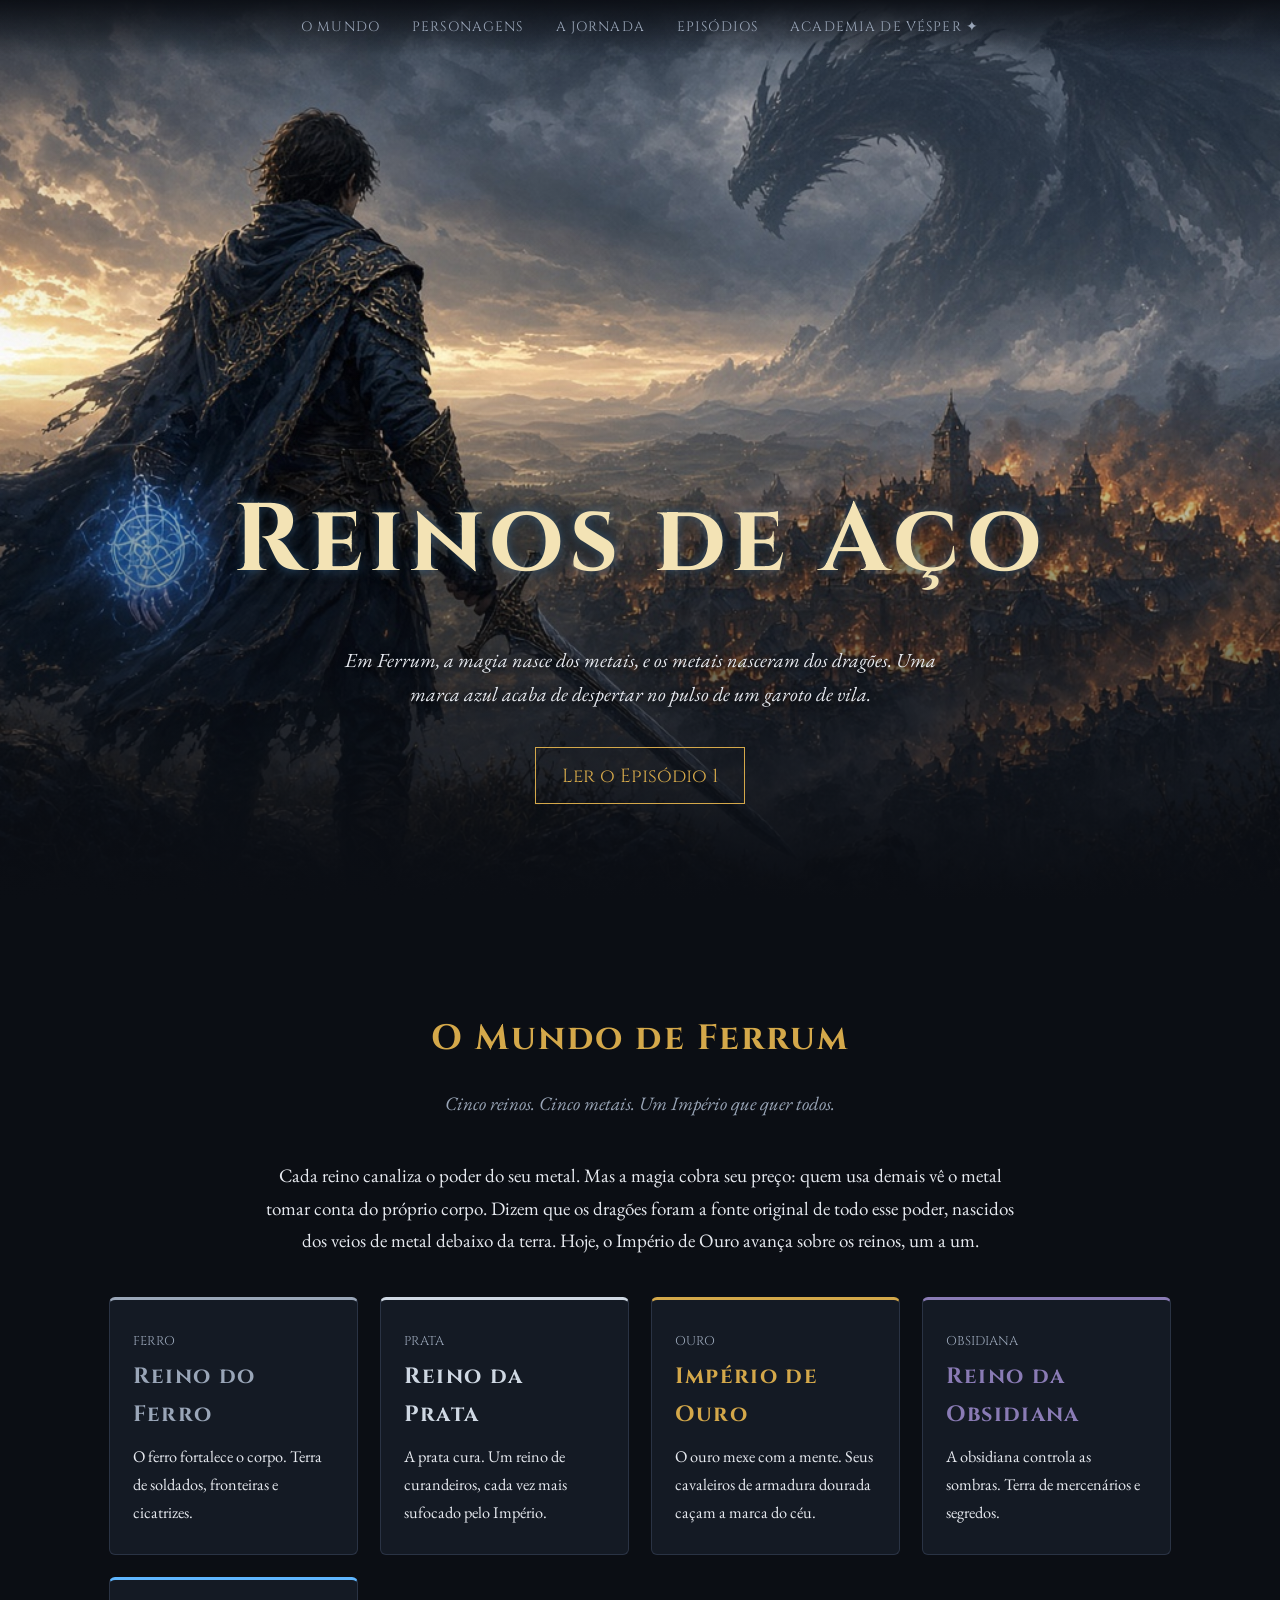
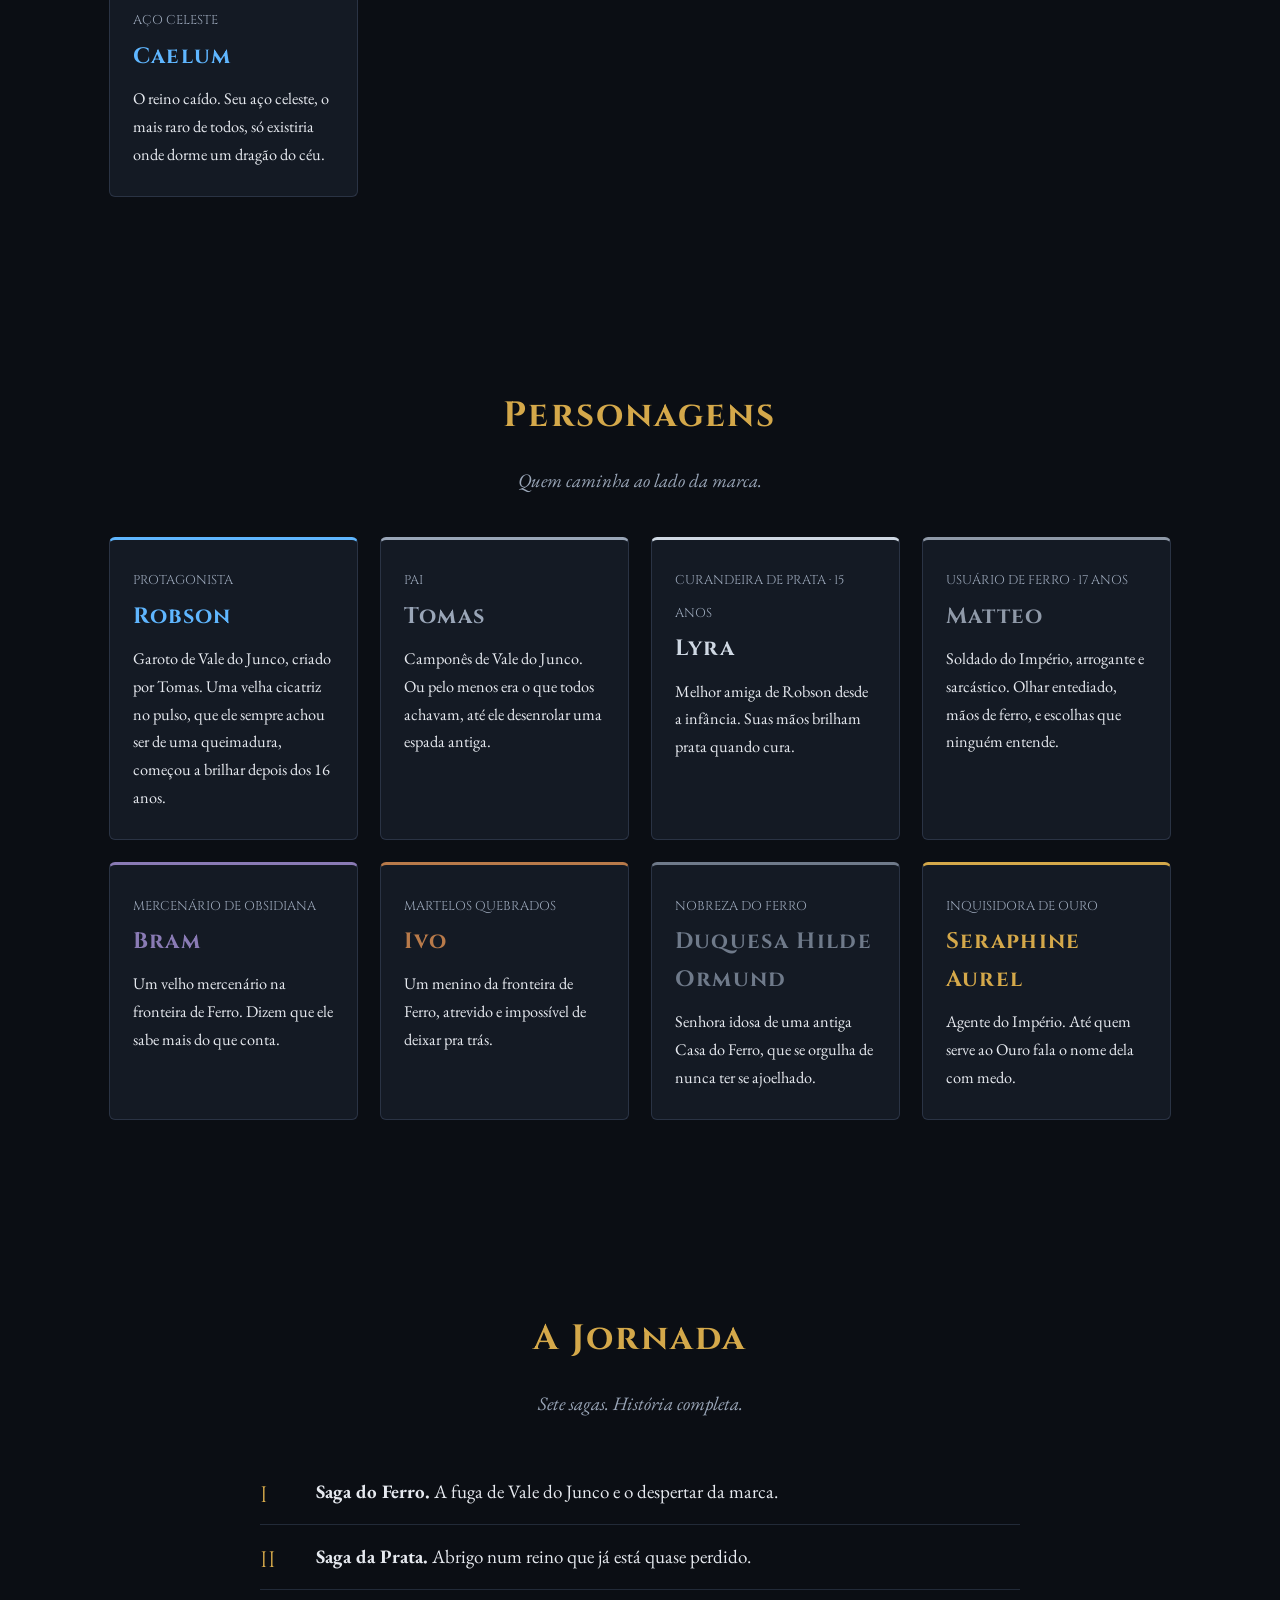
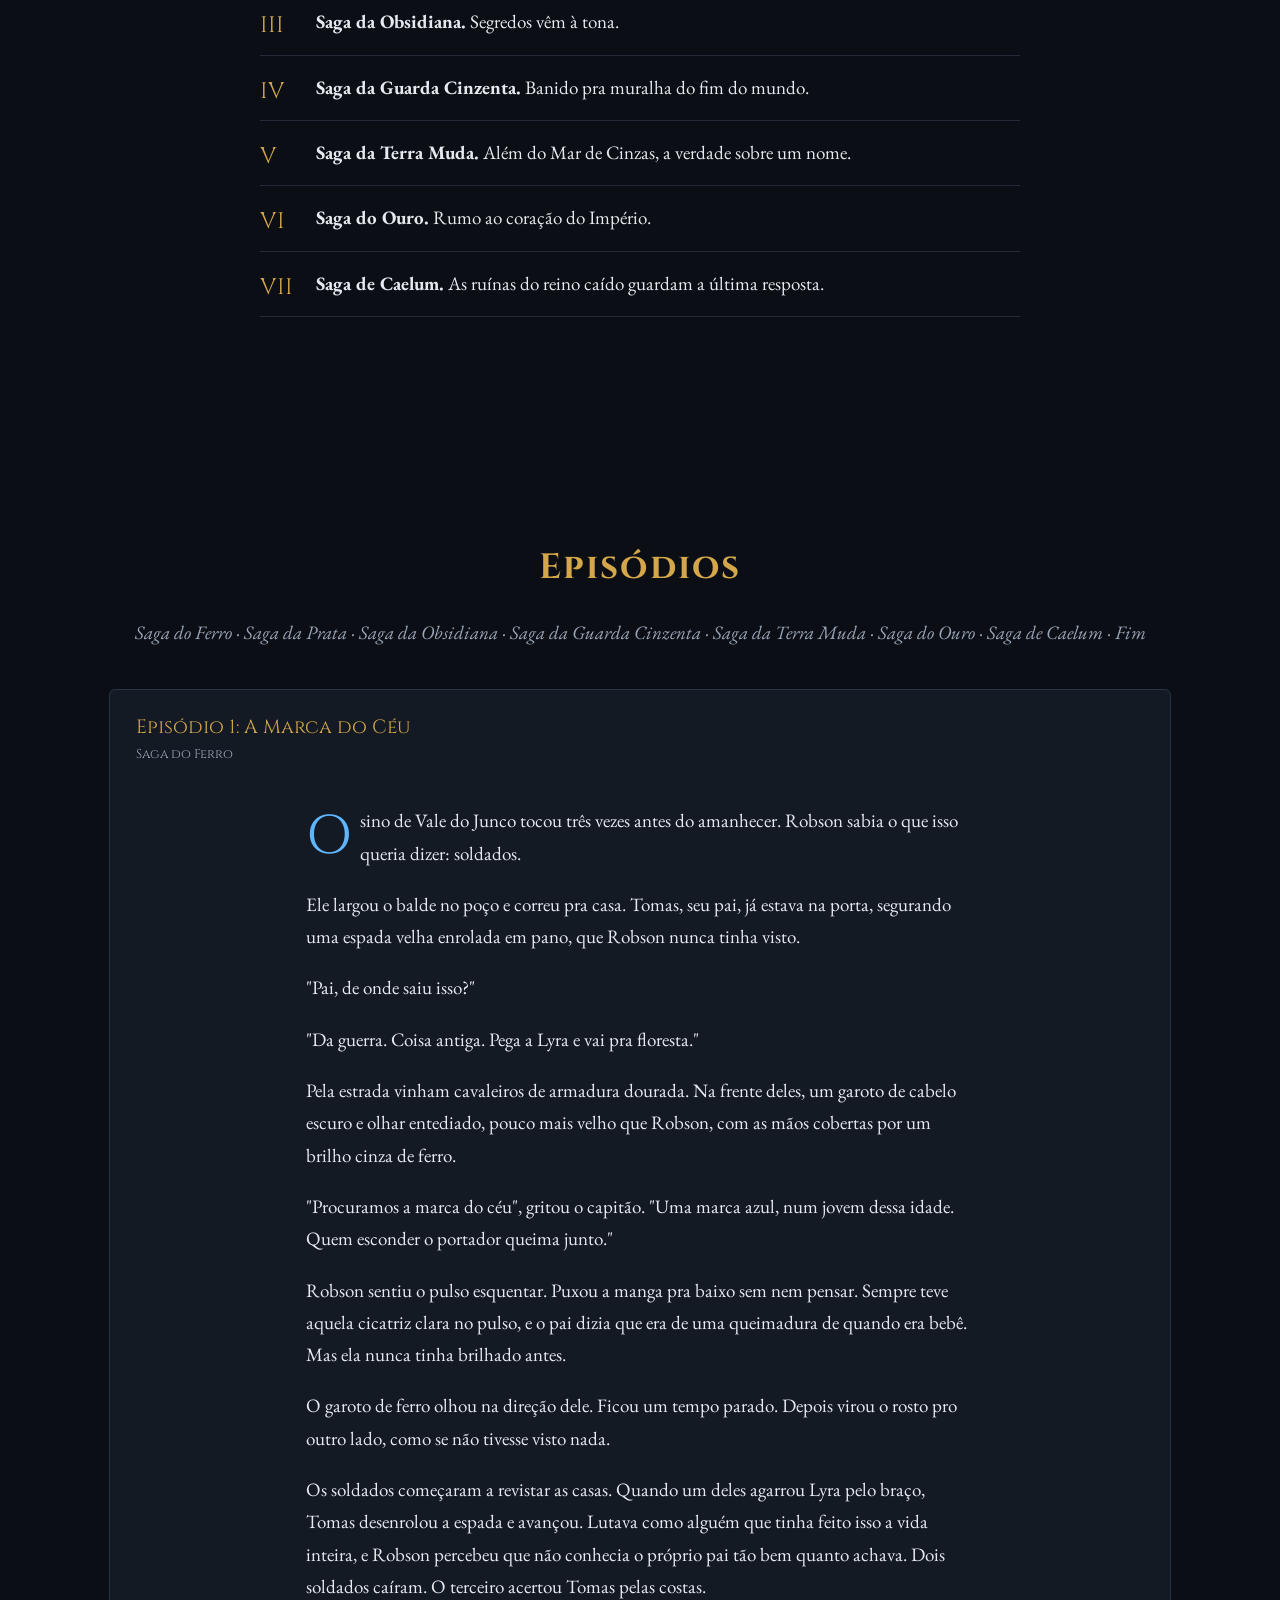
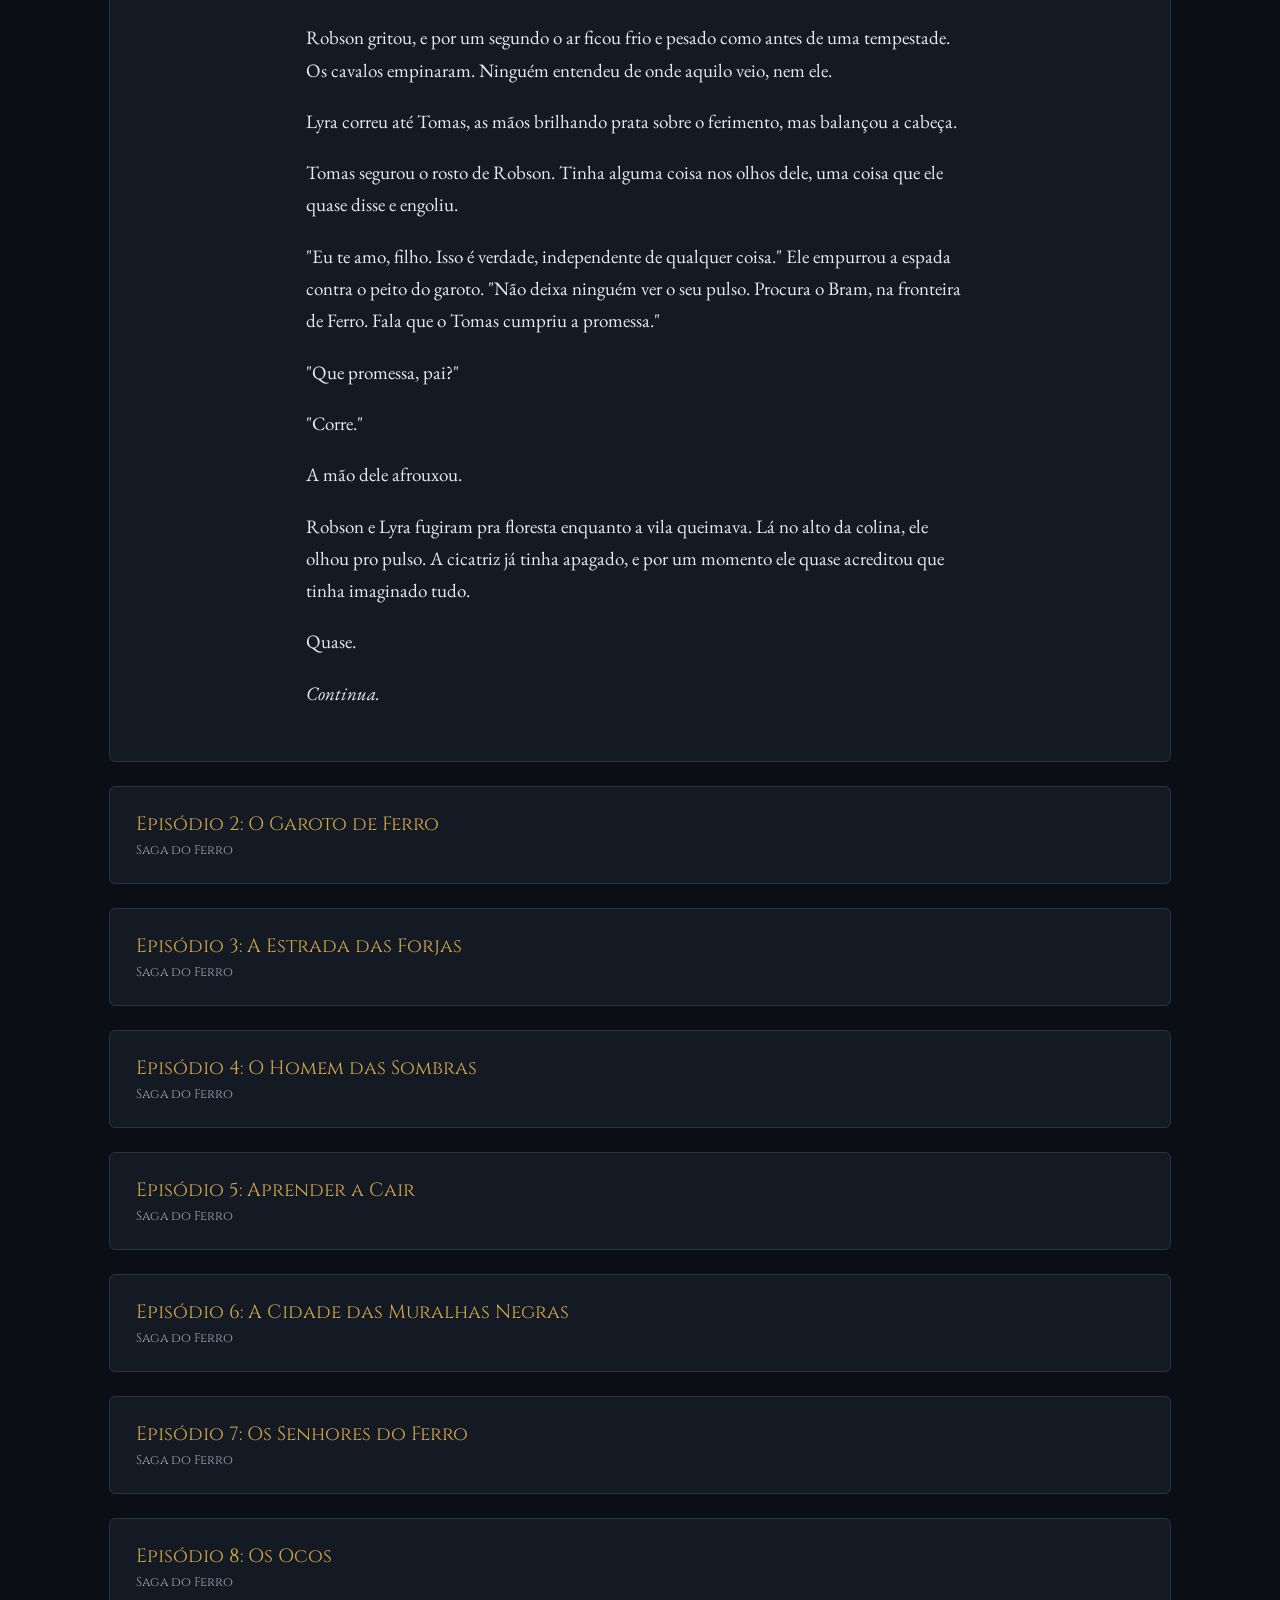
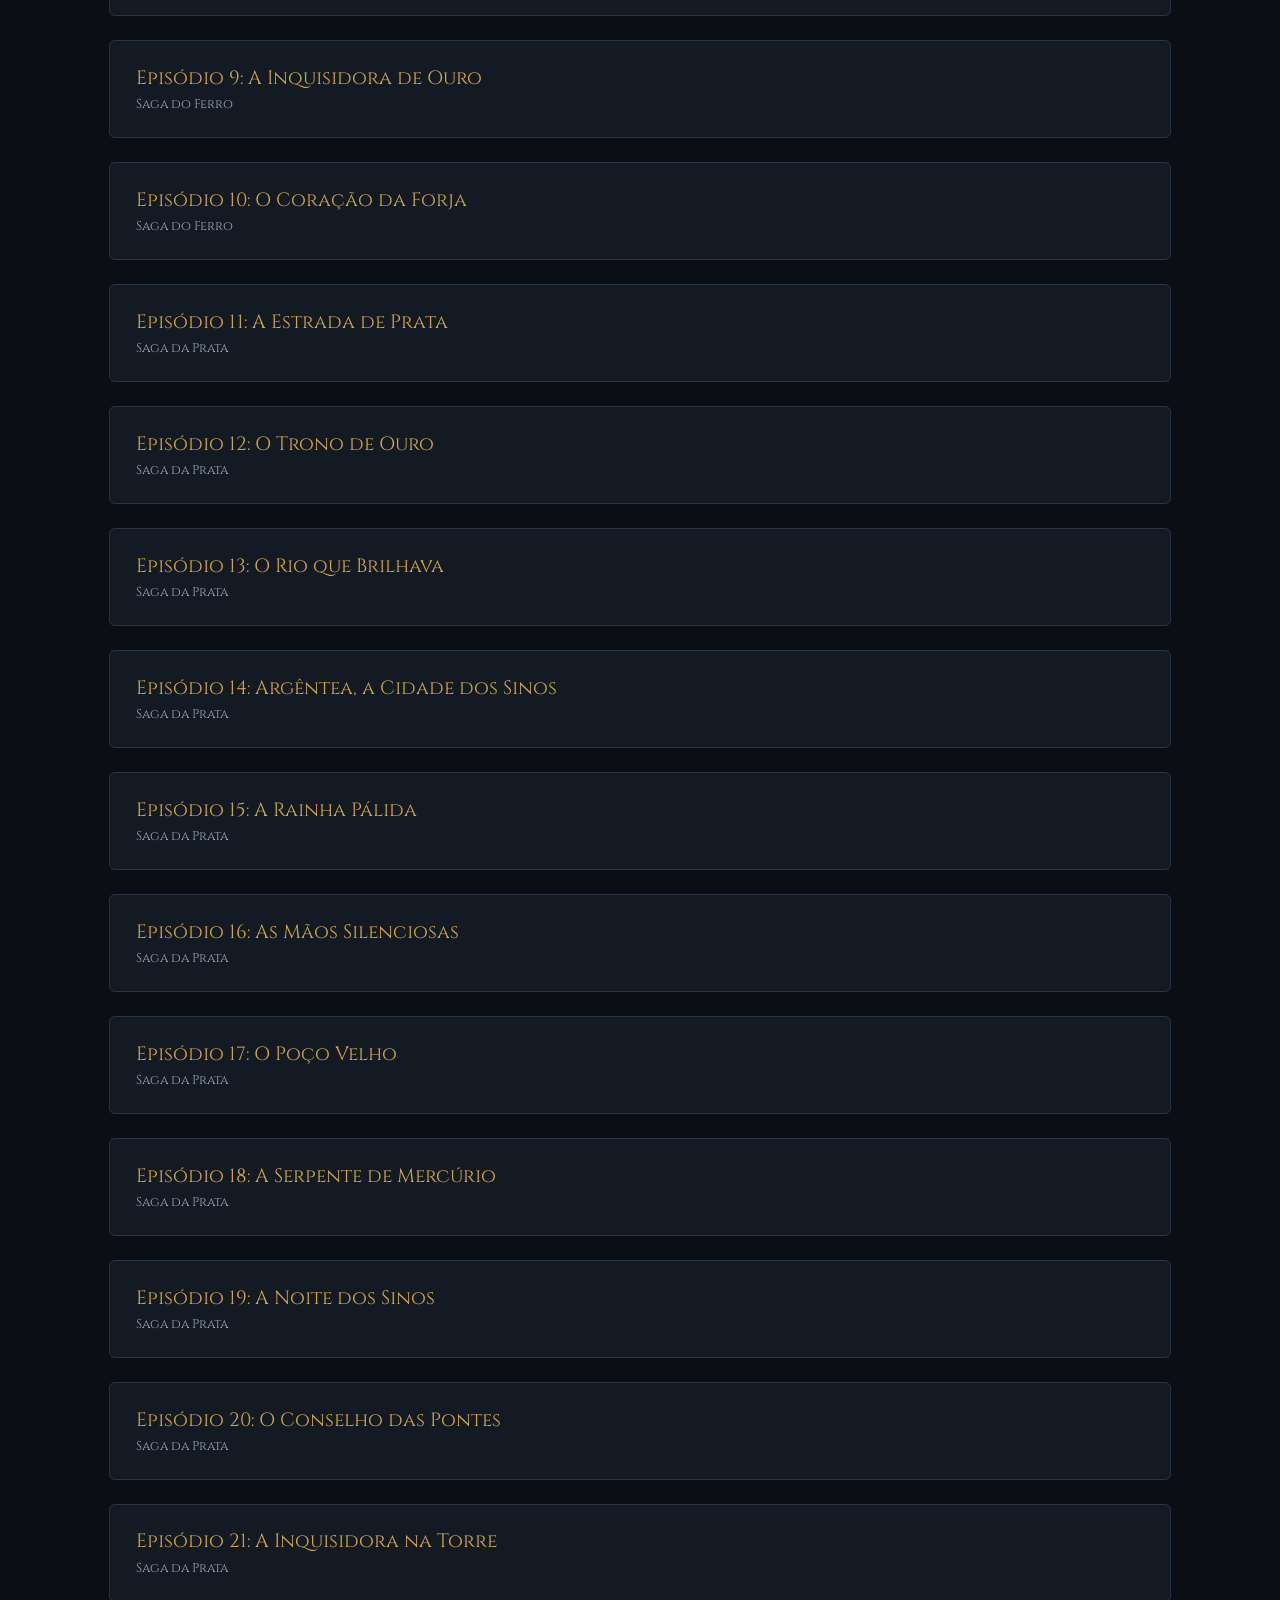
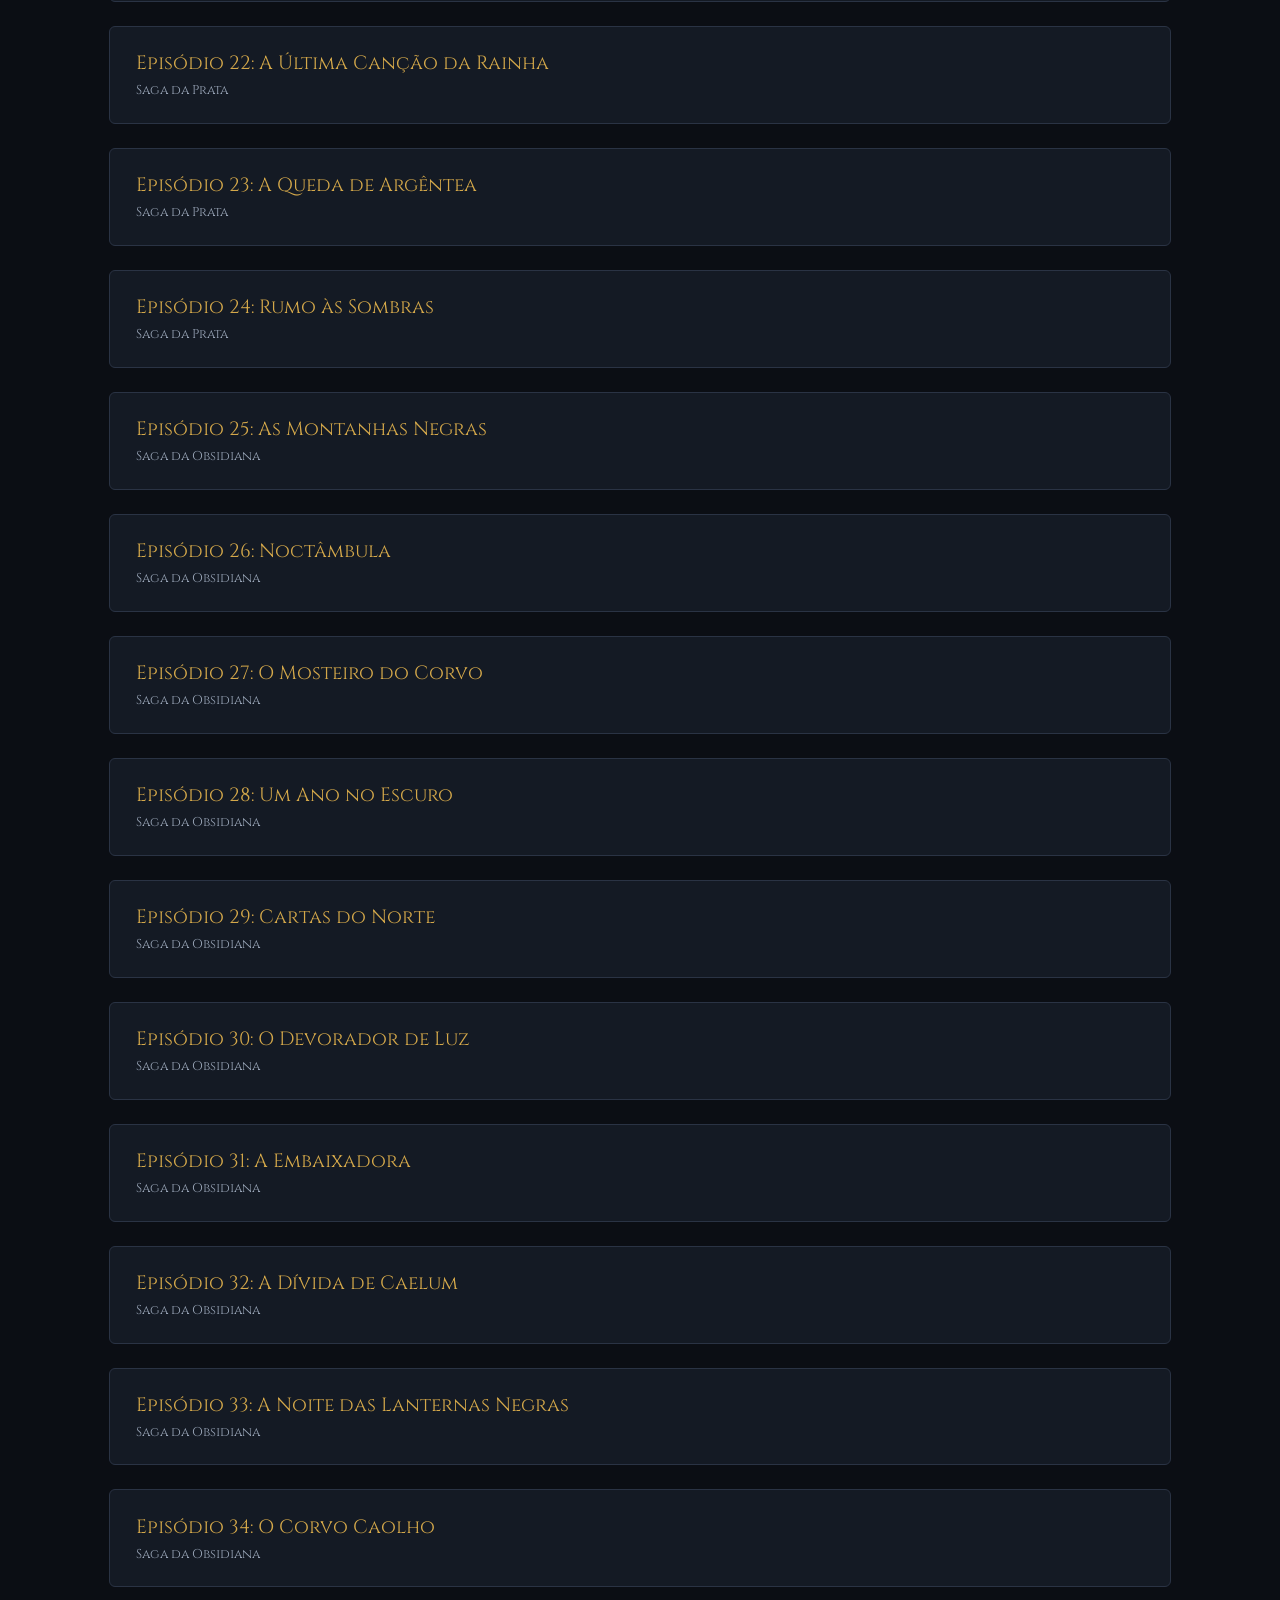
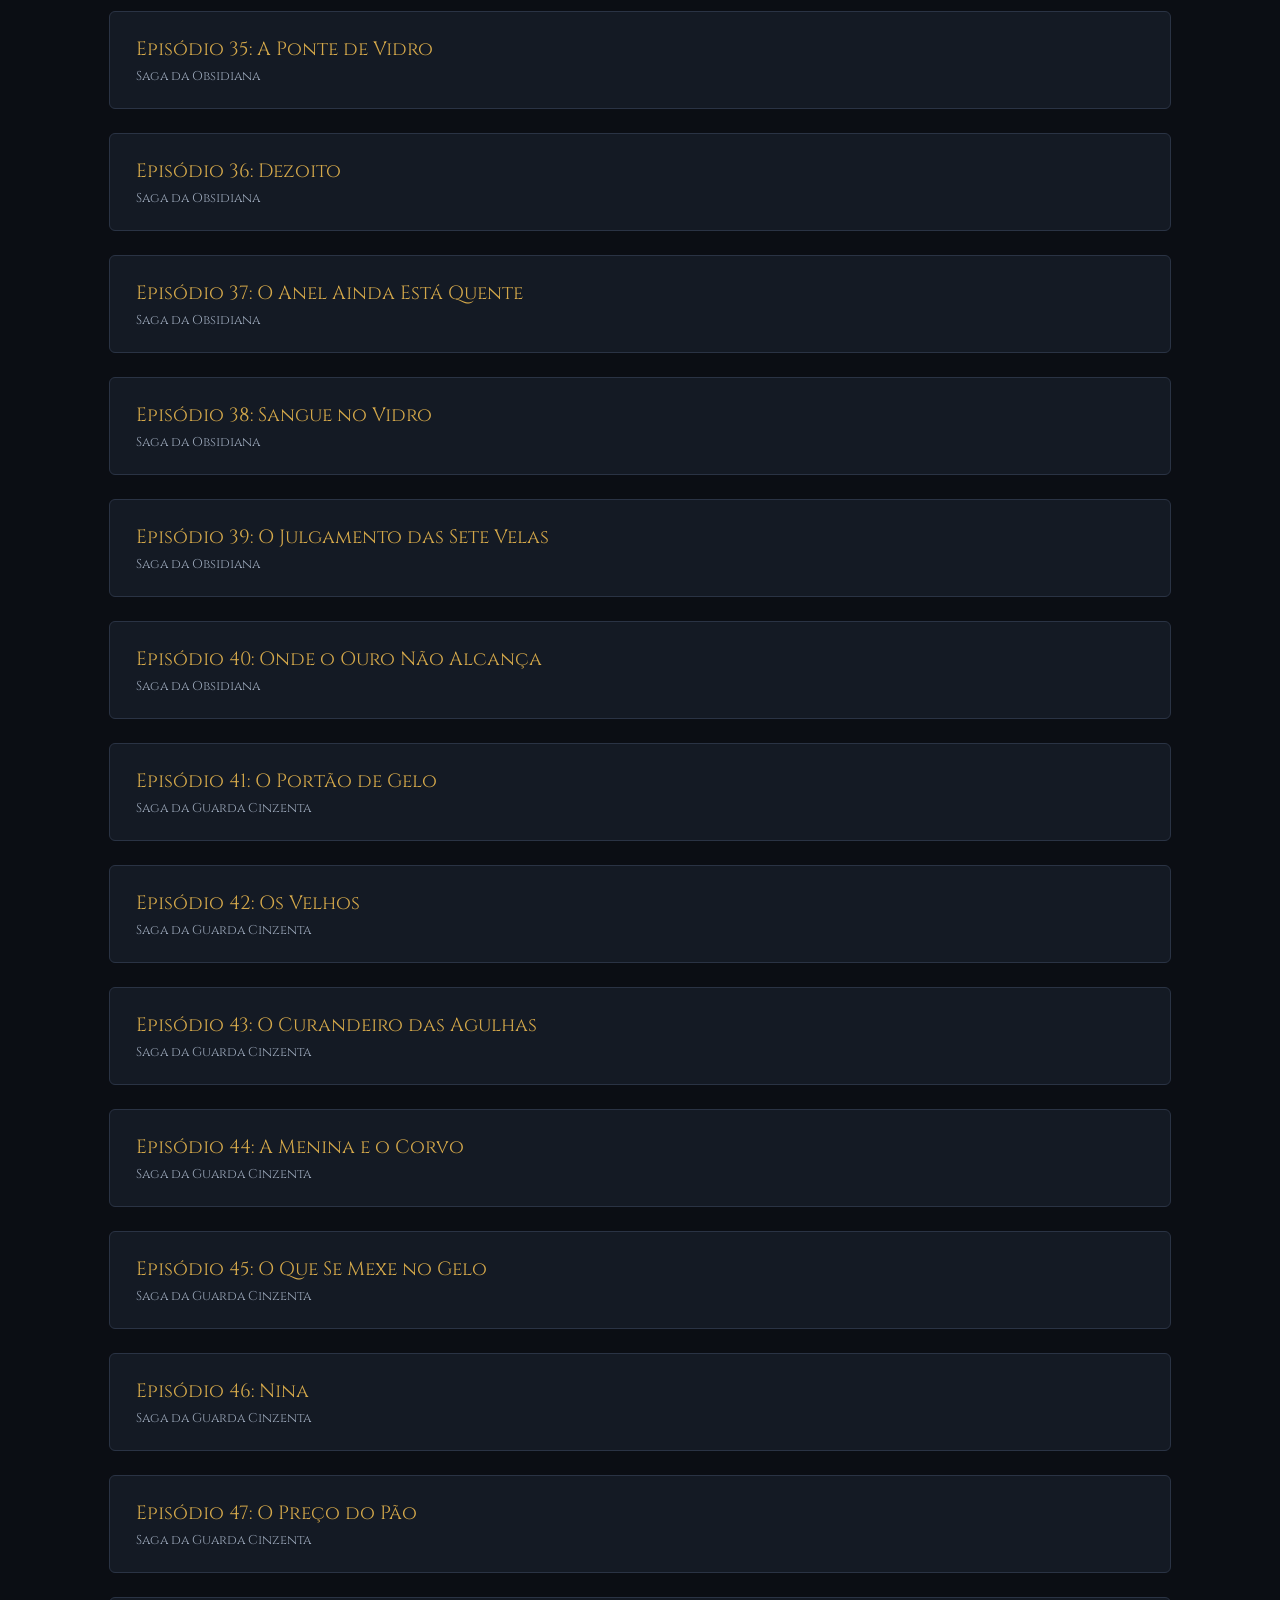
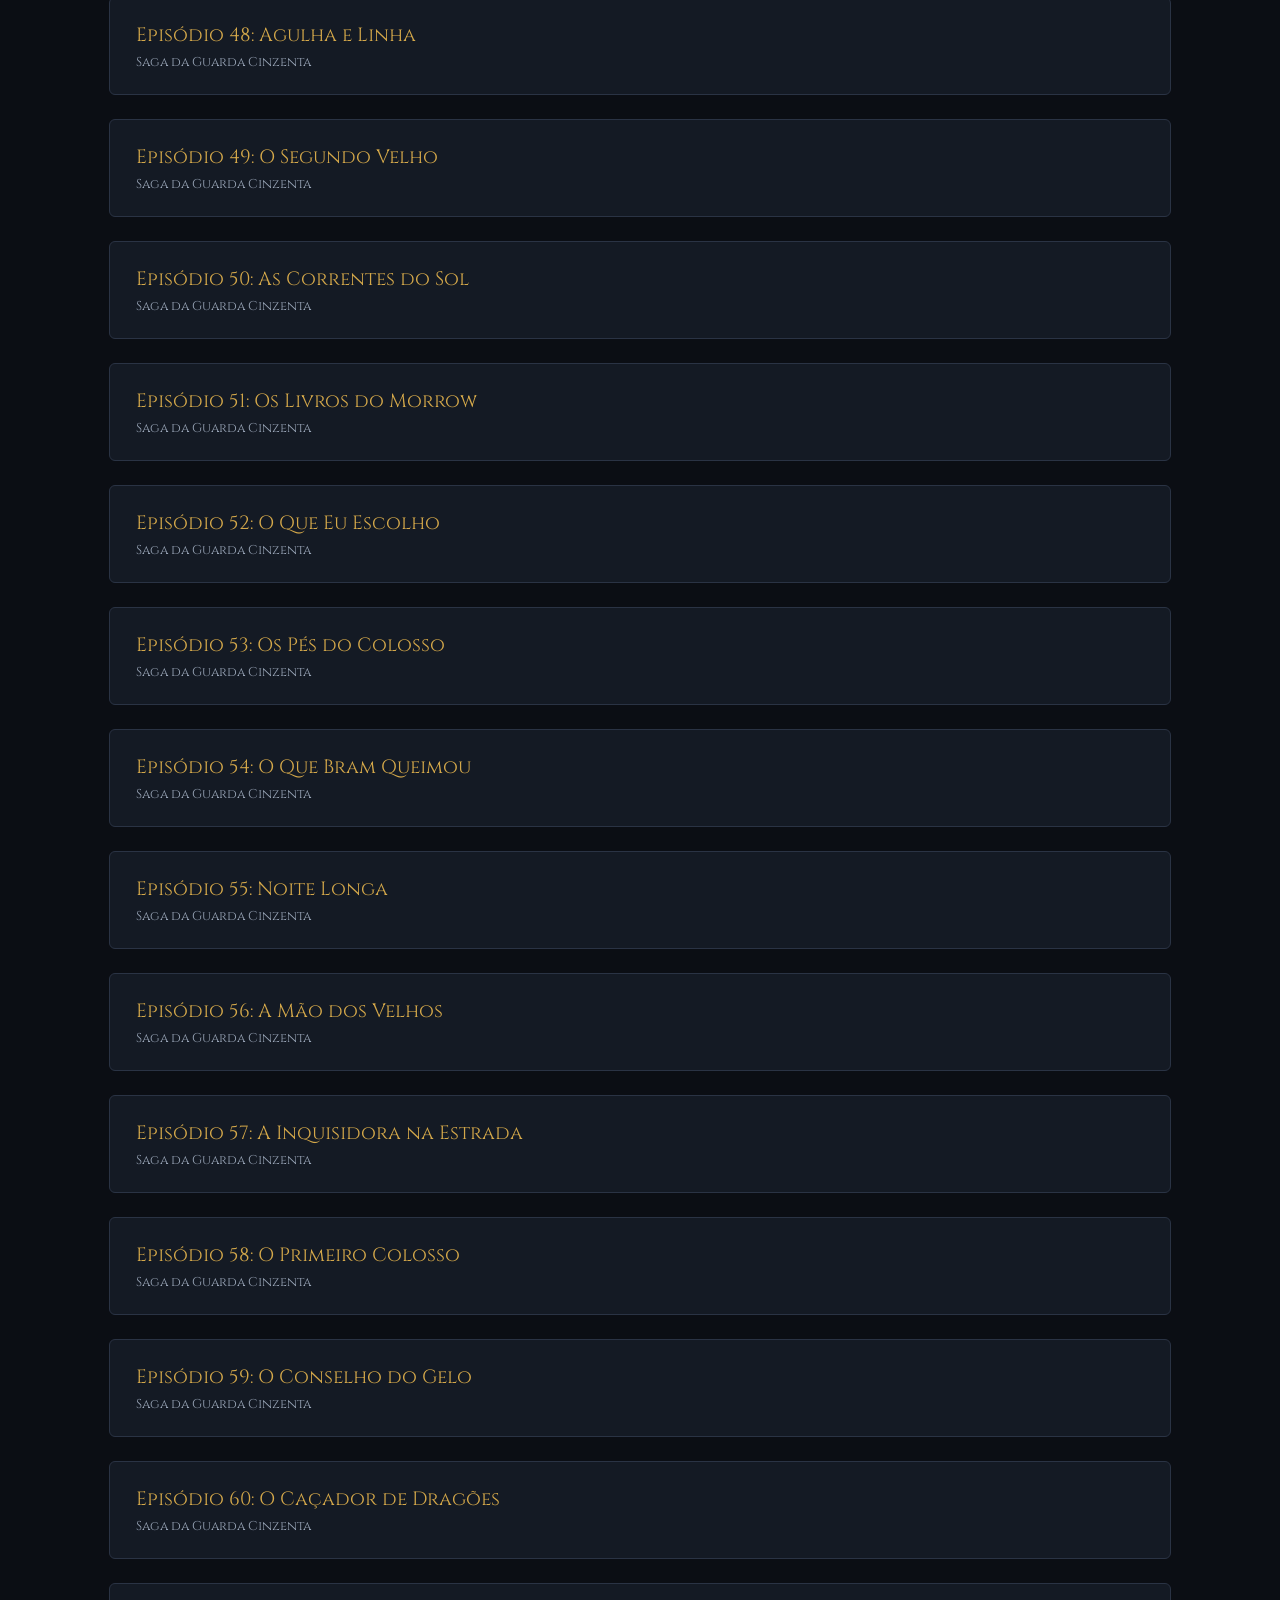
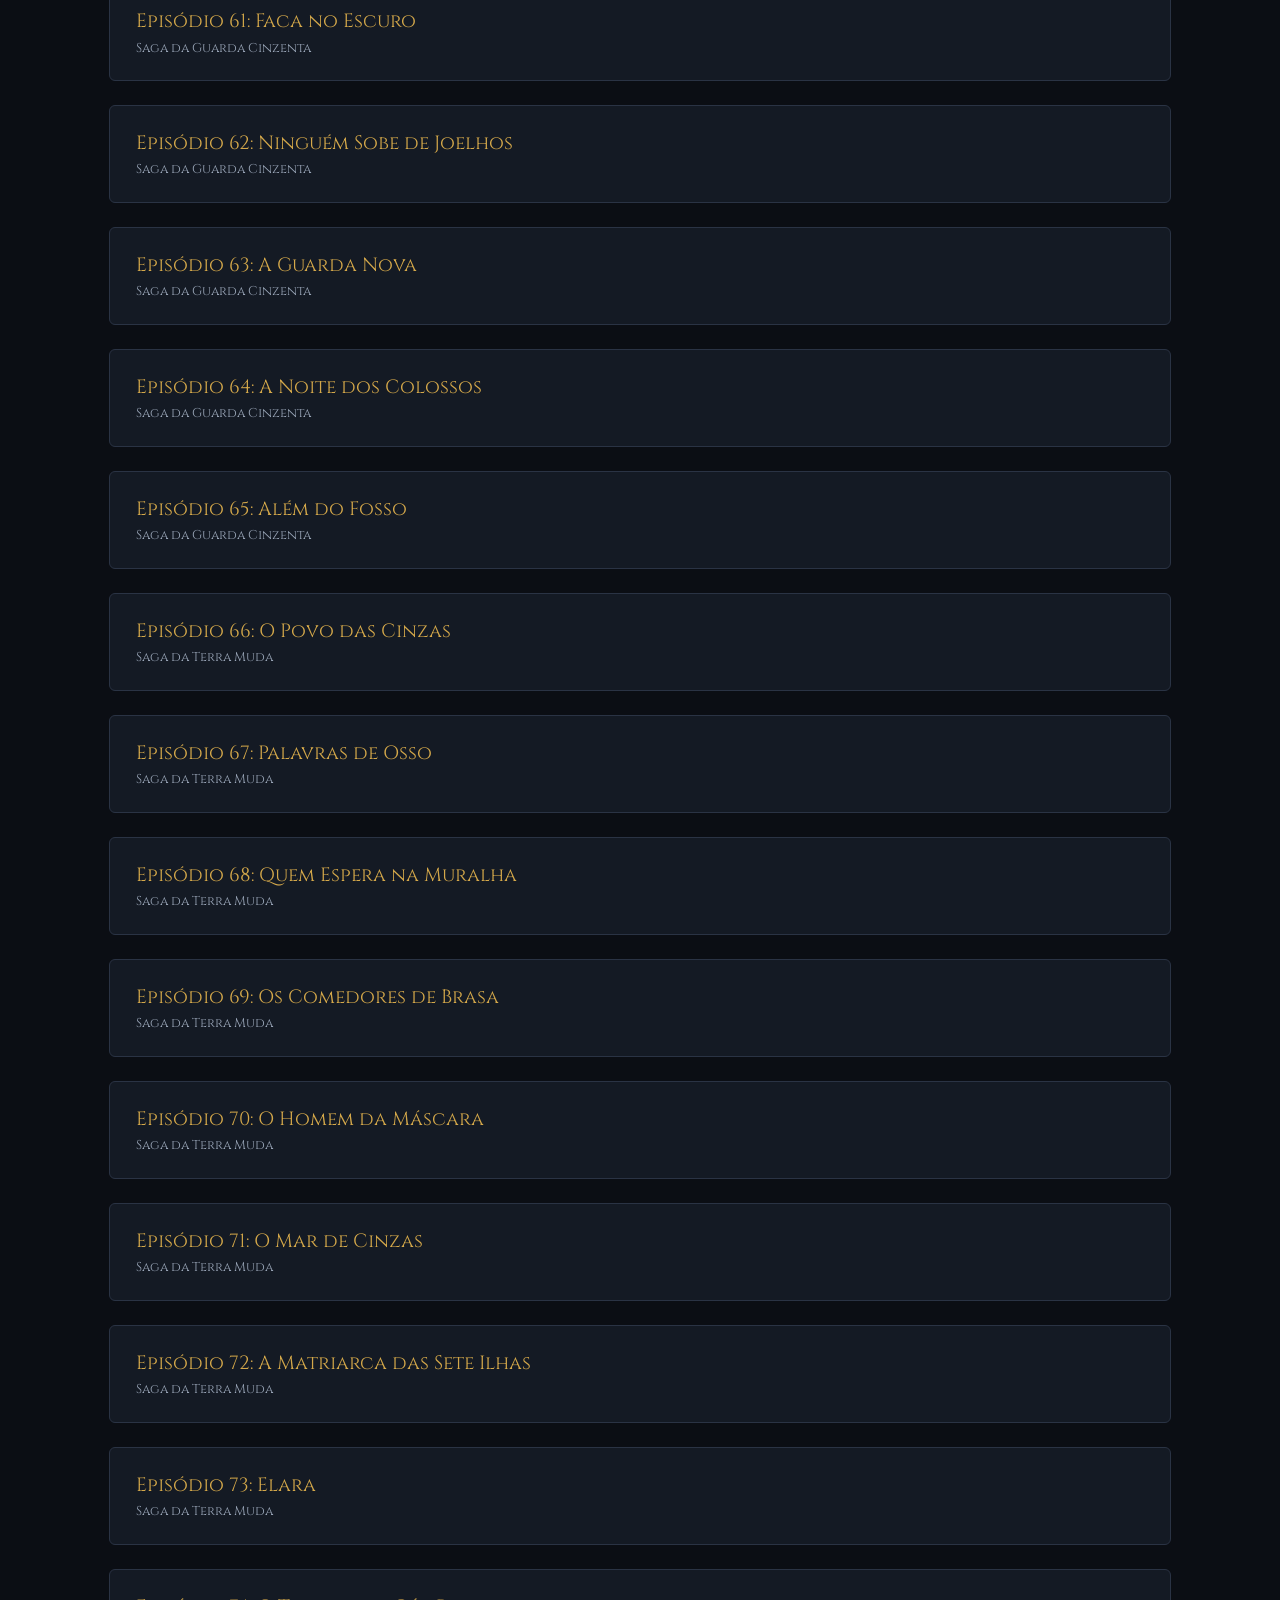
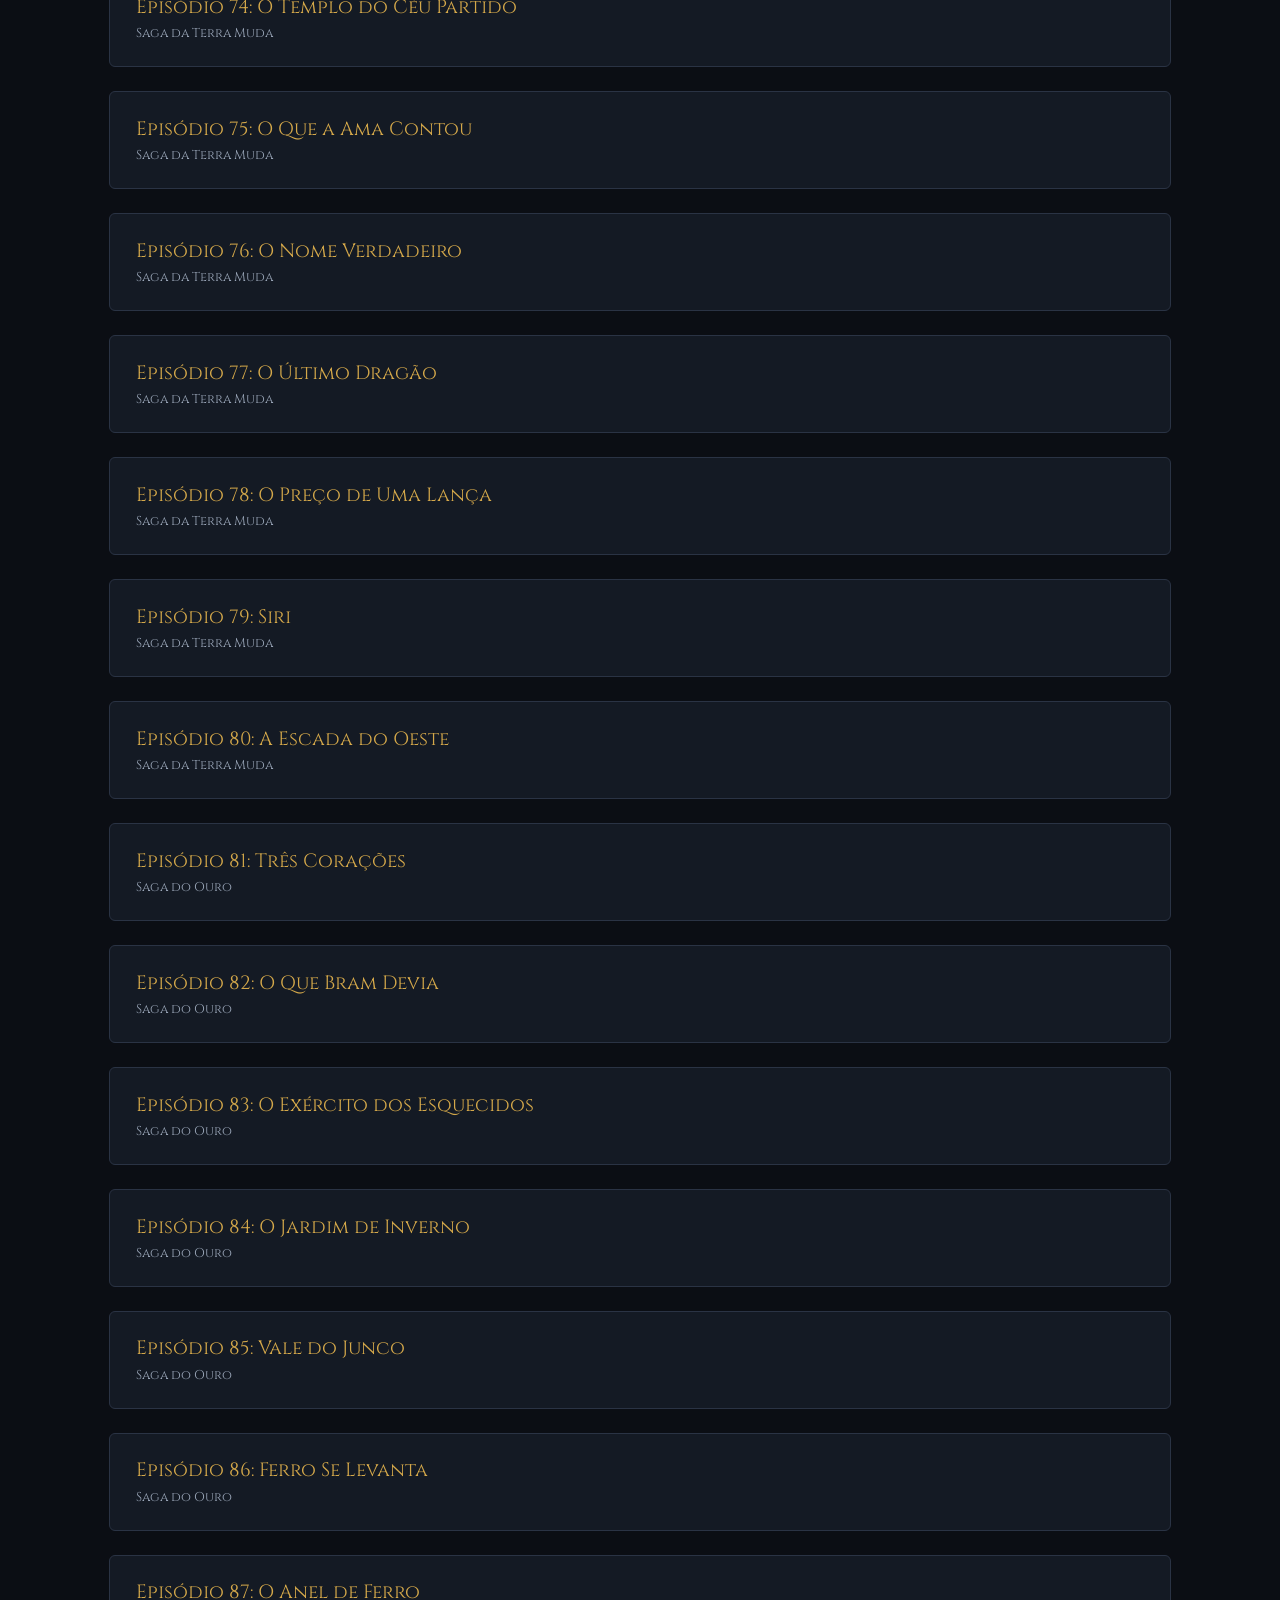
==== commit 51938287: "Atualiza site 2026-10-25 01:15" ====
--- a/index.html
+++ b/index.html
@@ -2,7 +2,7 @@
 <title>Reinos de Aço</title>
 <link rel="preconnect" href="https://fonts.googleapis.com"><link href="https://fonts.googleapis.com/css2?family=Cinzel:wght@500;700&family=EB+Garamond:ital@0;1&display=swap" rel="stylesheet">
 <link rel="stylesheet" href="assets/style.css"></head><body>
-<nav><a href="#mundo">O Mundo</a><a href="#personagens">Personagens</a><a href="#jornada">A Jornada</a><a href="#episodios">Episódios</a></nav>
+<nav><a href="#mundo">O Mundo</a><a href="#personagens">Personagens</a><a href="#jornada">A Jornada</a><a href="#episodios">Episódios</a><a href="vesper/">Academia de Vésper ✦</a></nav>
 <header class="hero"><h1>Reinos de Aço</h1>
 <p>Em Ferrum, a magia nasce dos metais, e os metais nasceram dos dragões. Uma marca azul acaba de despertar no pulso de um garoto de vila.</p>
 <a class="btn" href="#episodios">Ler o Episódio 1</a></header>
@@ -6312,4 +6312,5 @@
 </div></details>
 <p class="sub" style="text-align:center;margin-top:2rem"><strong>Fim.</strong> Reinos de Aço está completa: 120 episódios, sete sagas.</p>
 </section>
+<section id="vesper"><h2>Nova história: Academia de Vésper</h2><p class="sub">Uma ilha de neblina, uma escola onde todo poder cobra seu preço, e um ritual que escolhe um aluno por inverno.</p><div class="grid"><a class="card" href="vesper/" style="--c:#6e1f2a;text-decoration:none"><span class="tag">60 episódios · completa</span><h3>Academia de Vésper ✦</h3><p>Dark academia, mistério e romance. Clique para ler.</p></a></div></section>
 <footer>Reinos de Aço · uma história de Robson Victor</footer></body></html>
